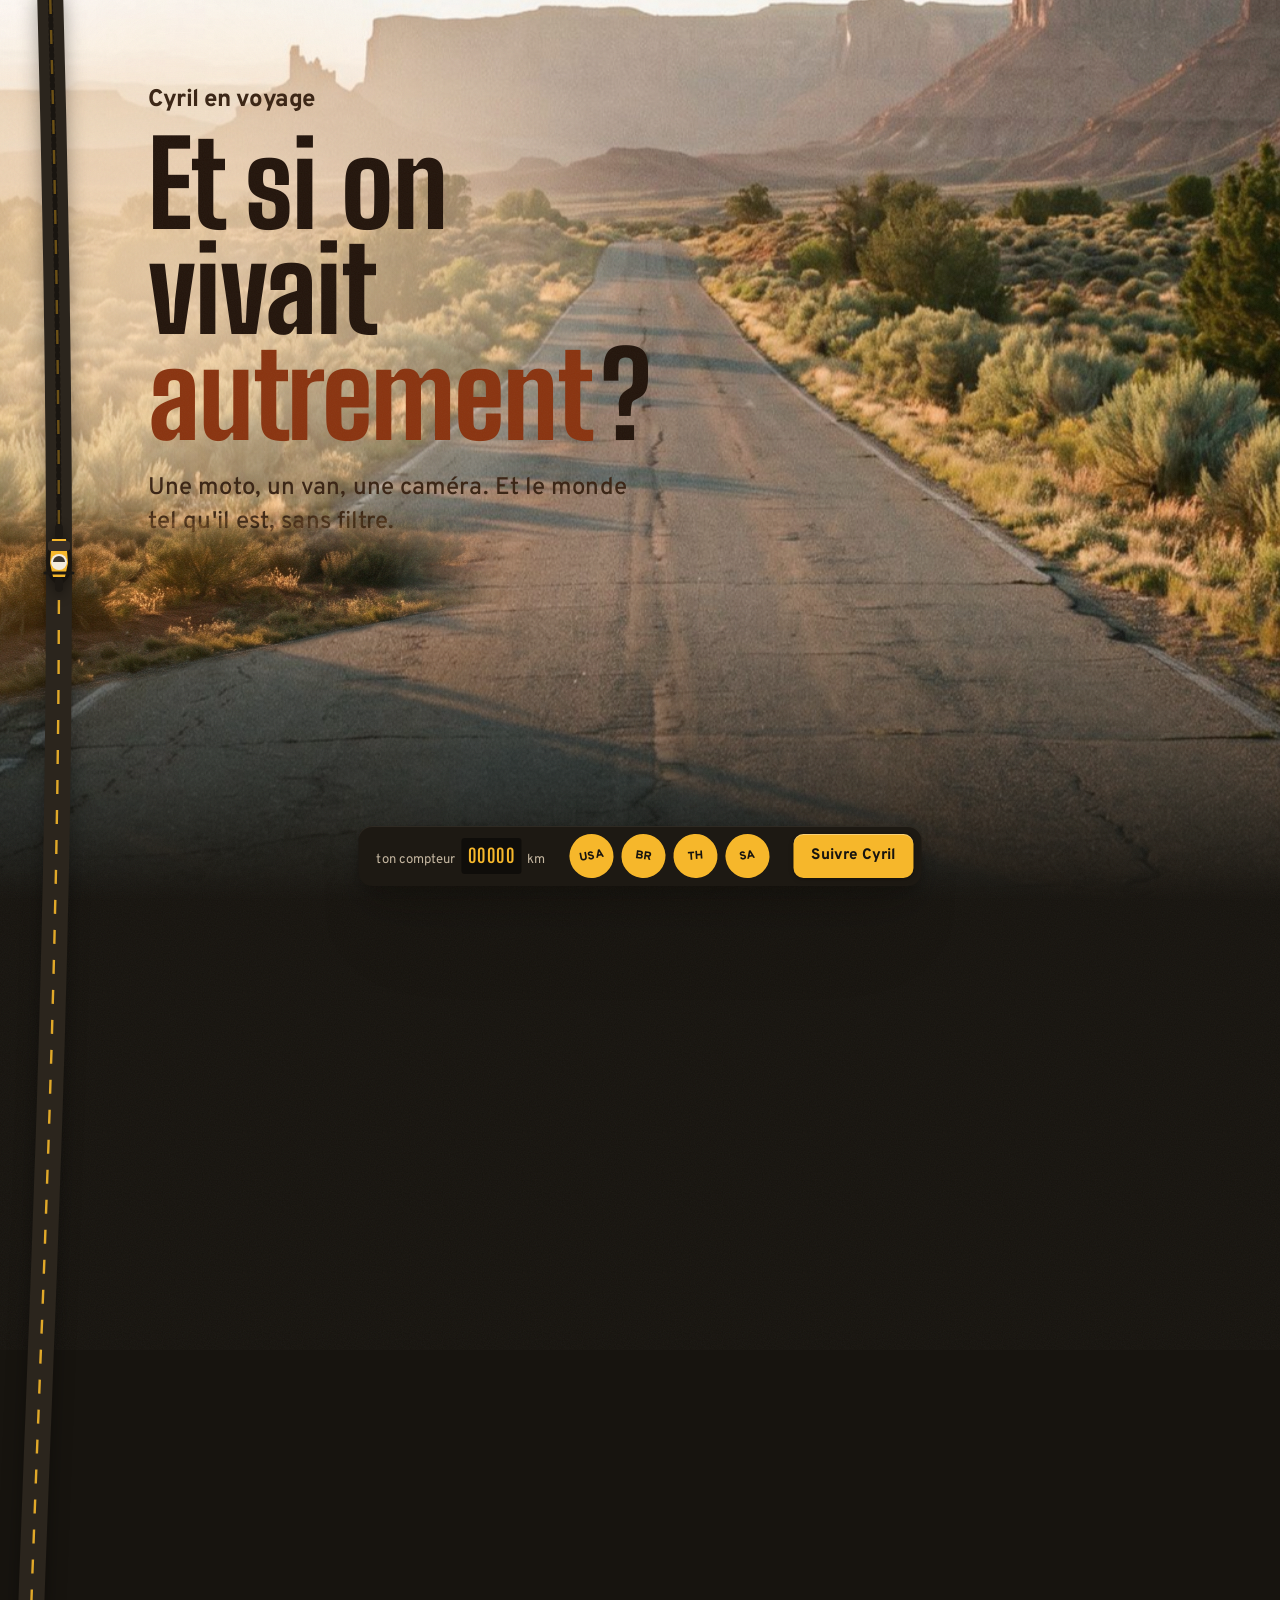
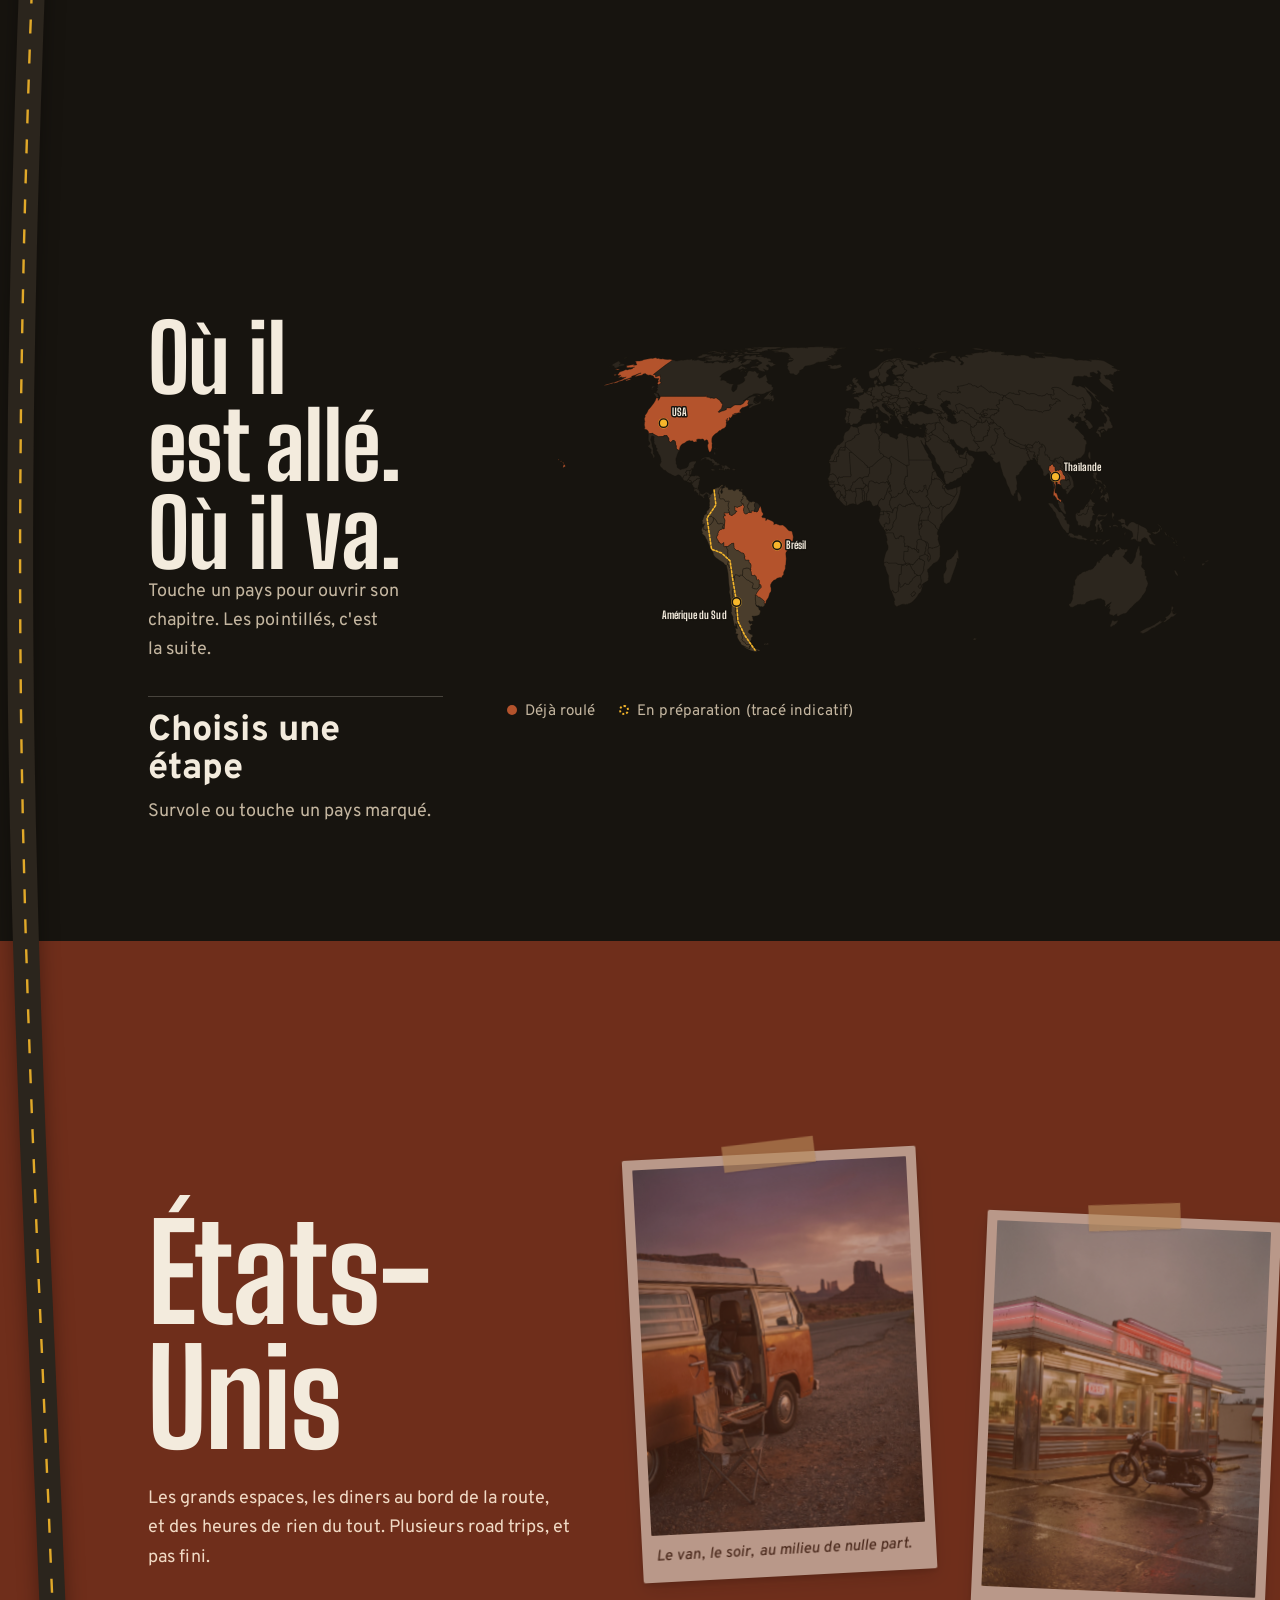
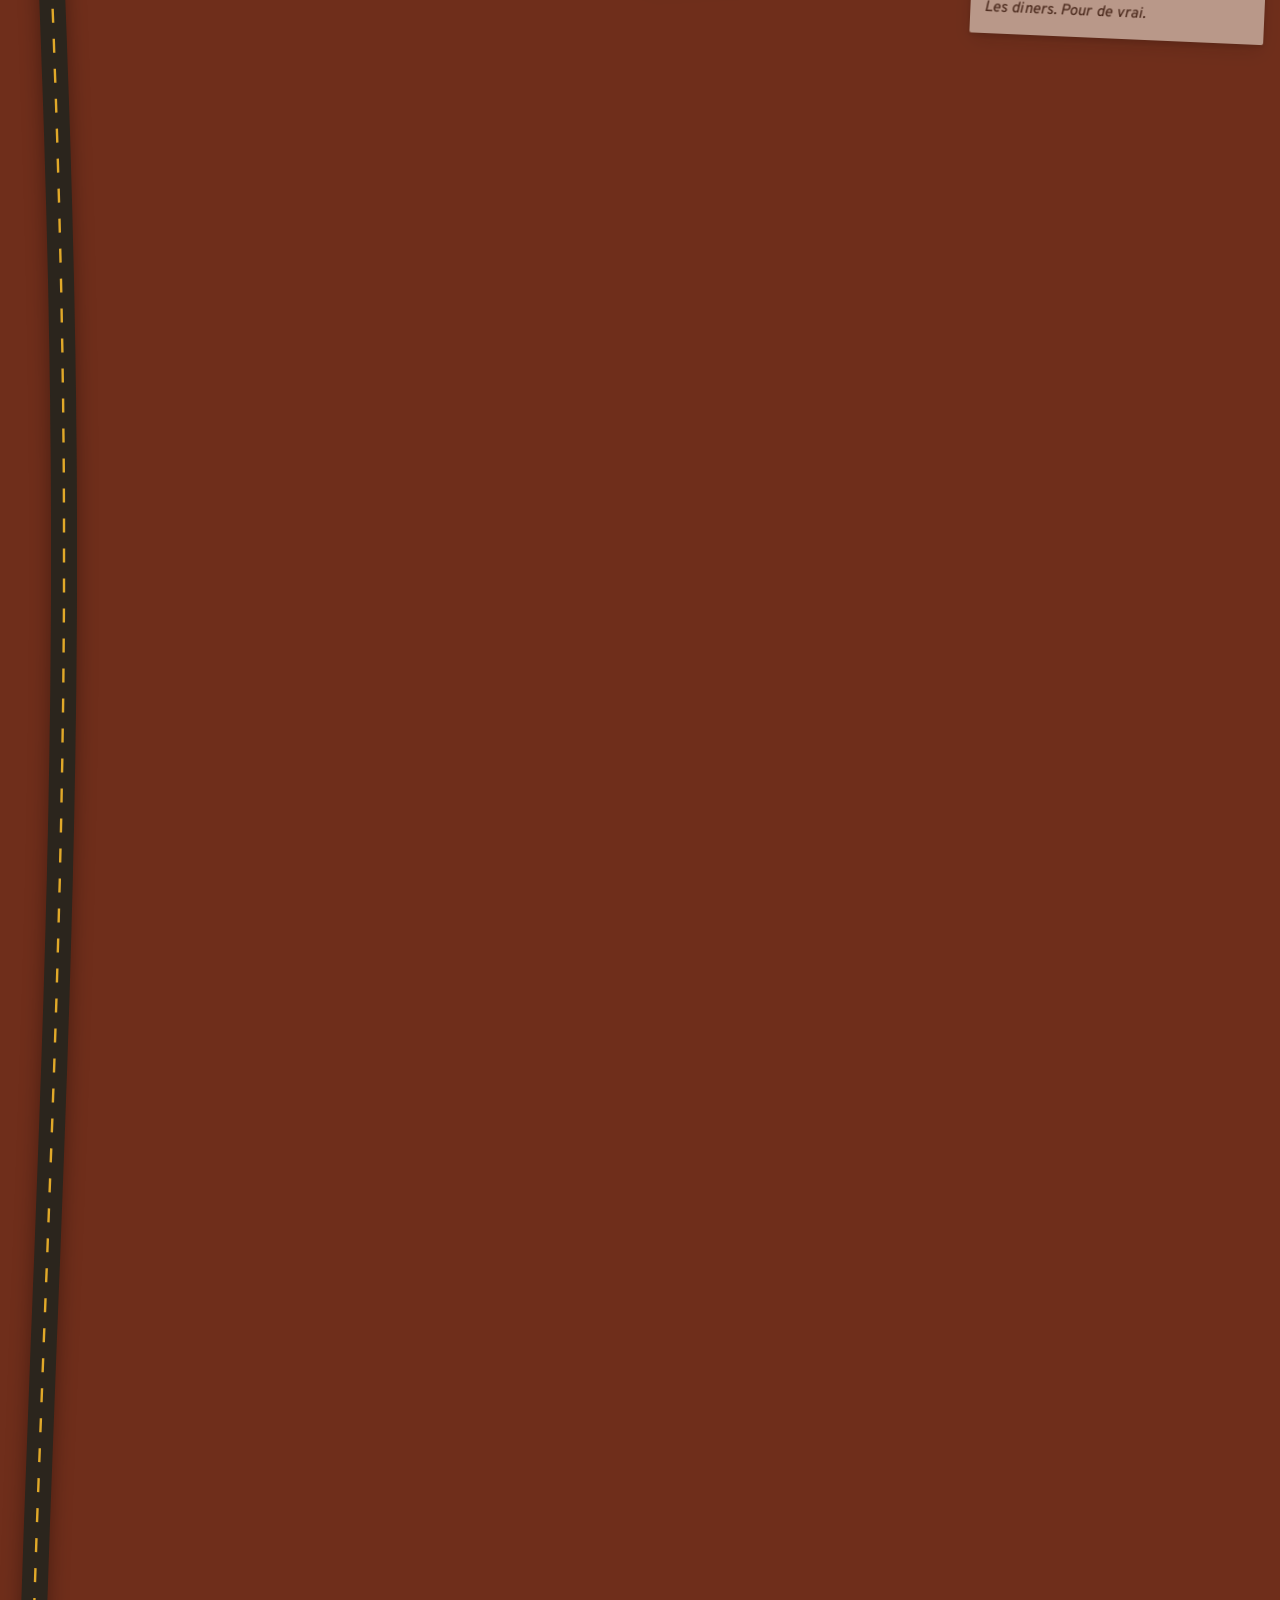
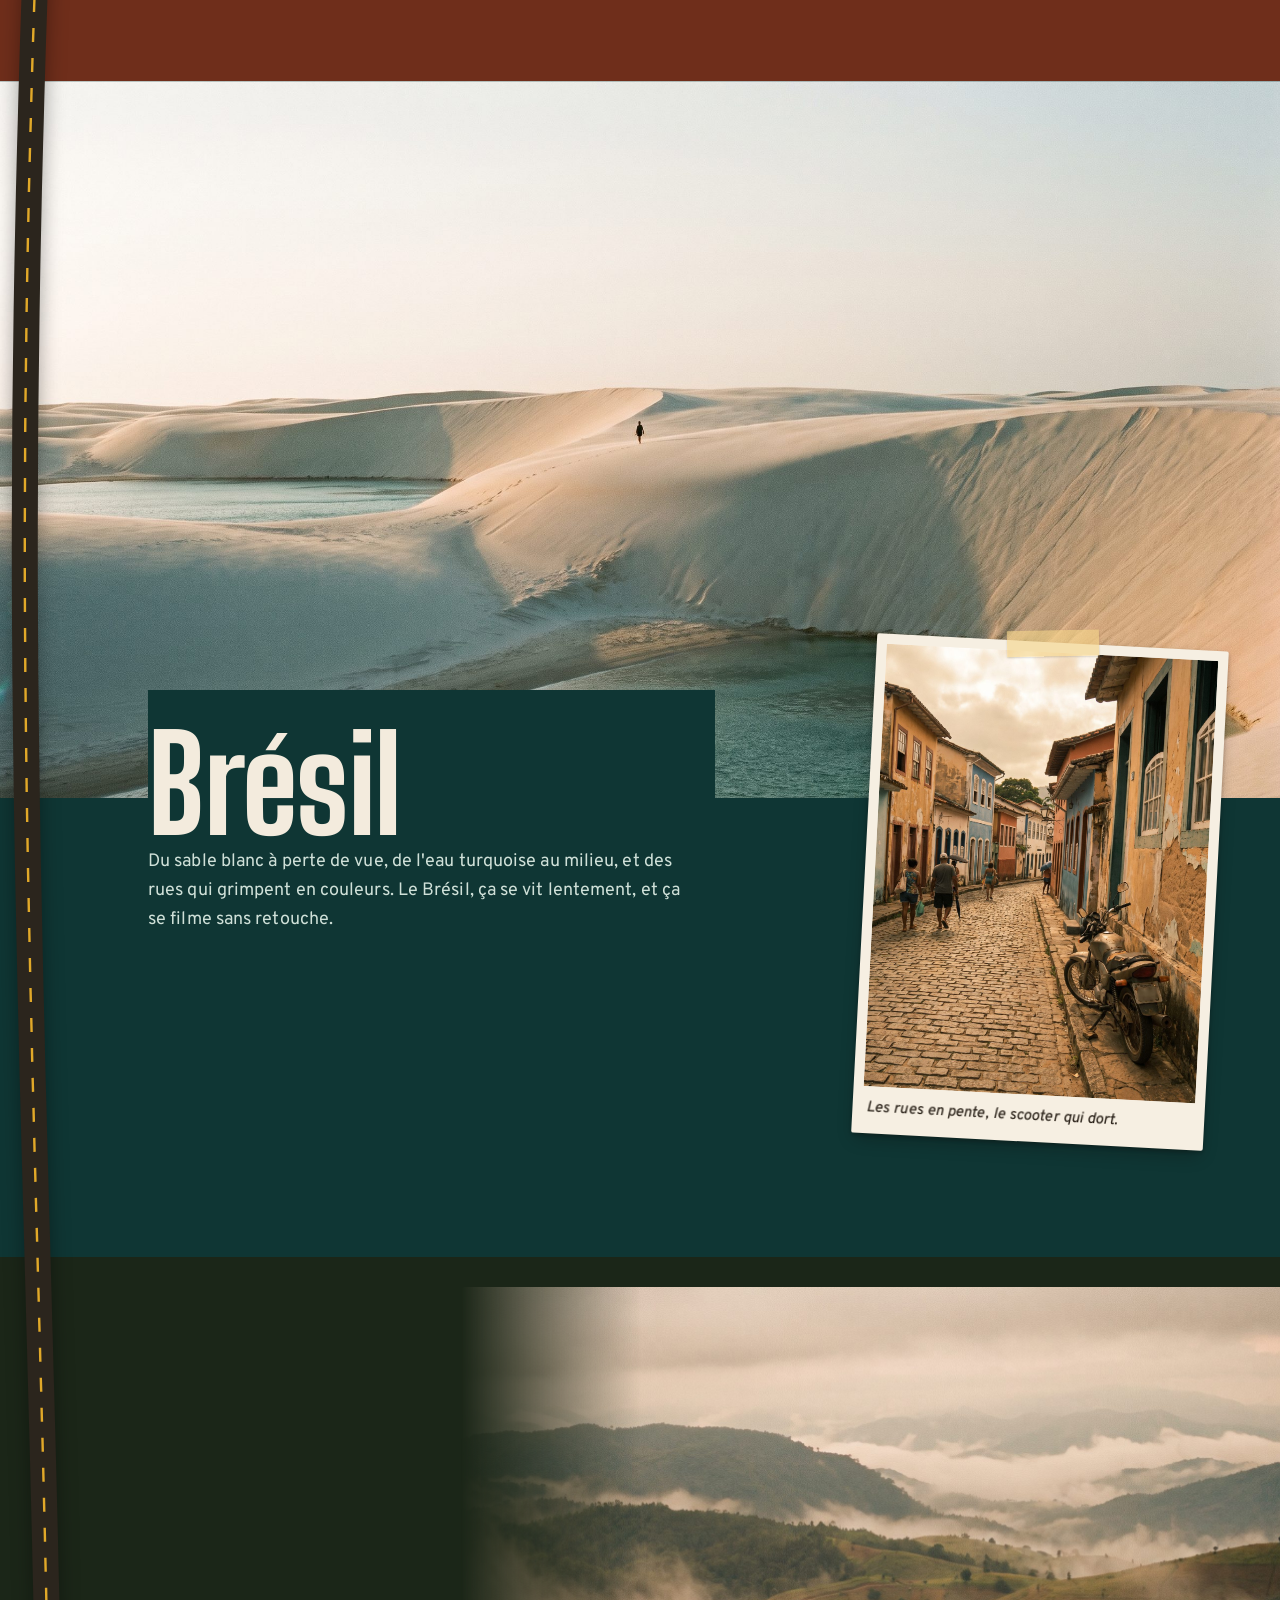
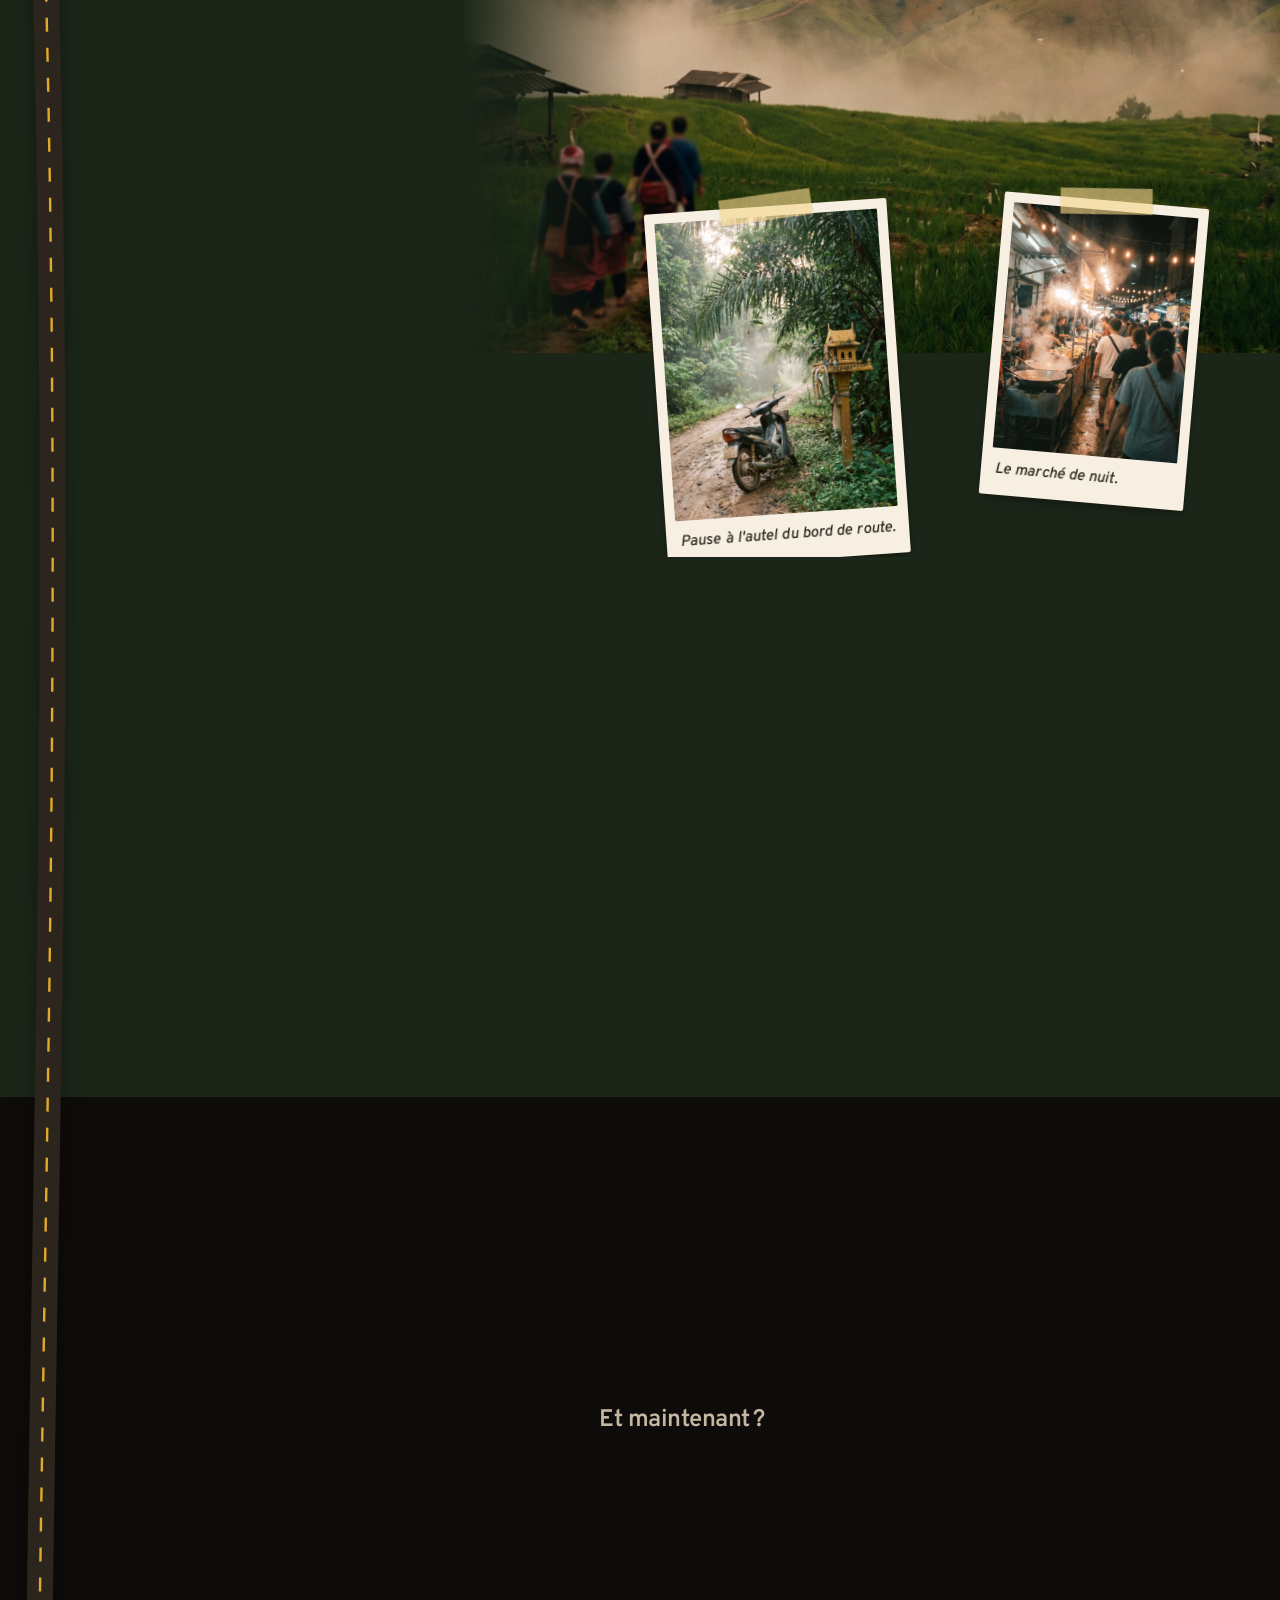
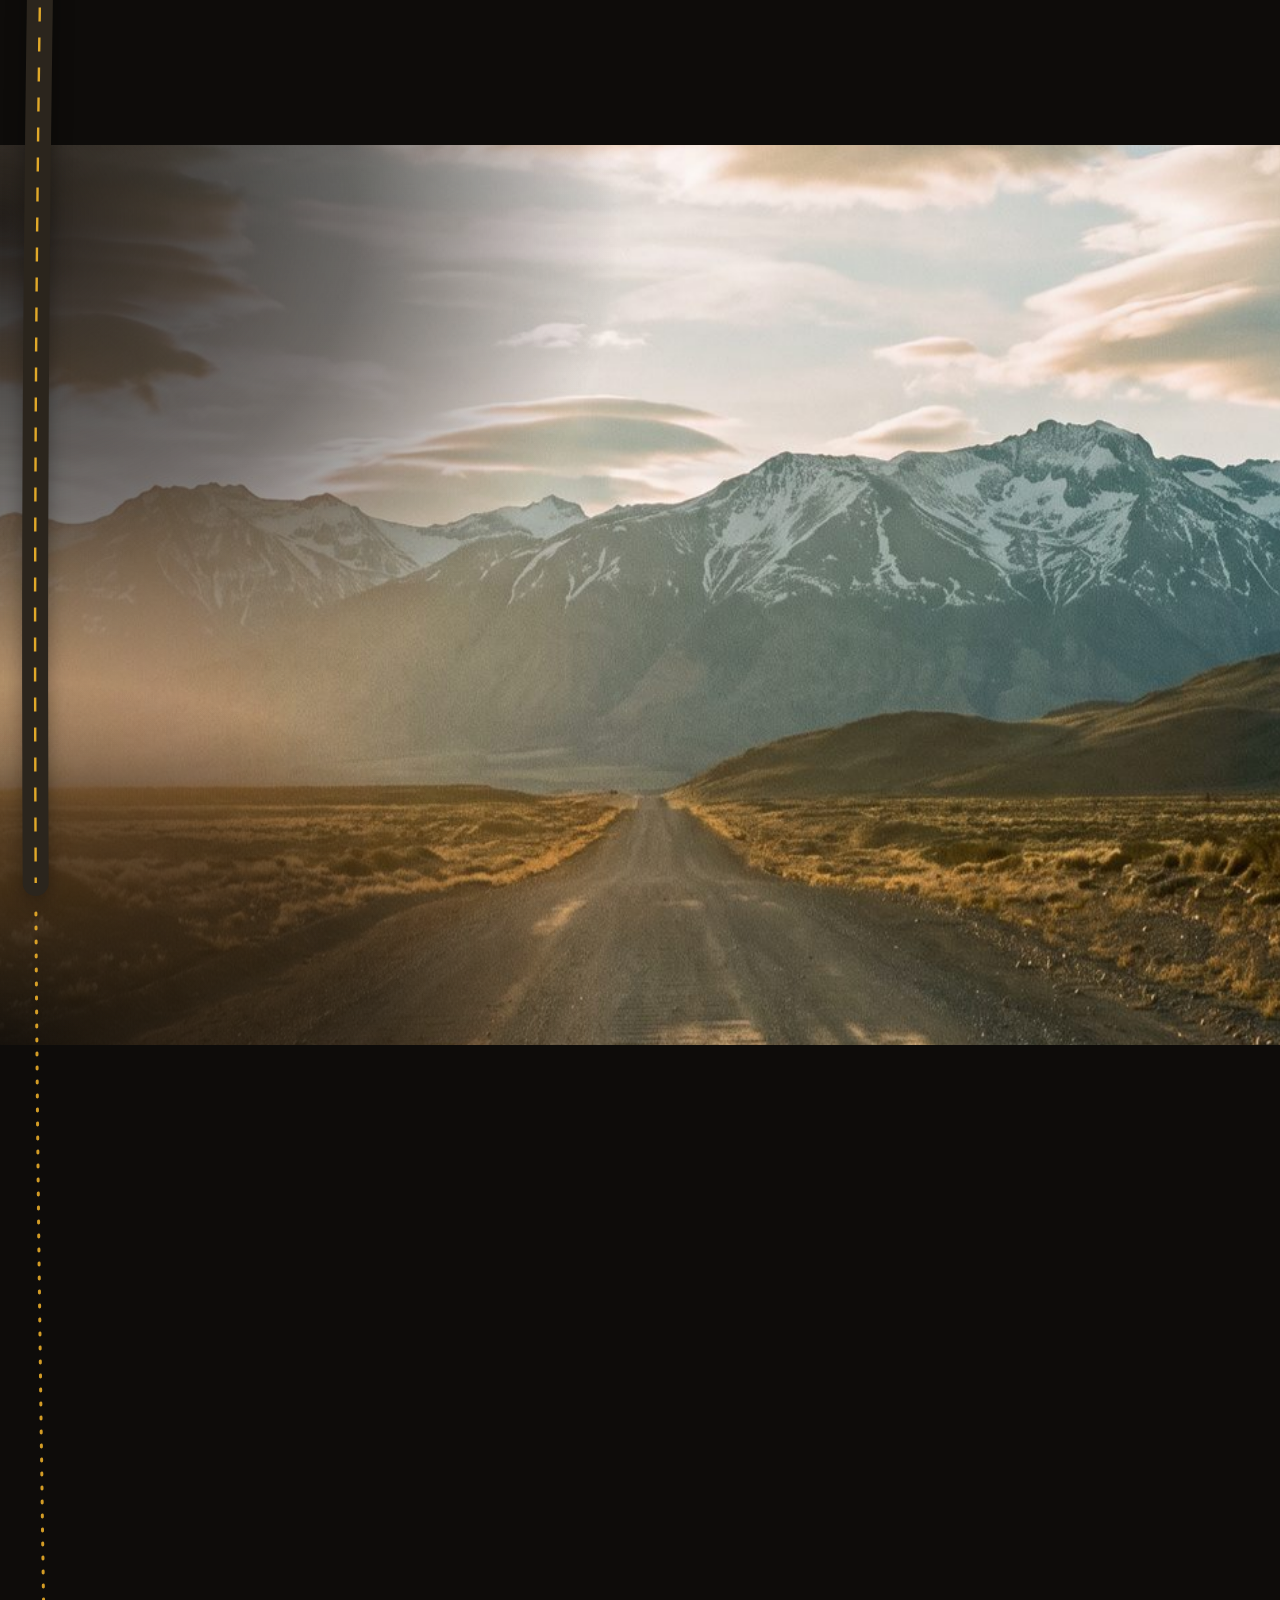
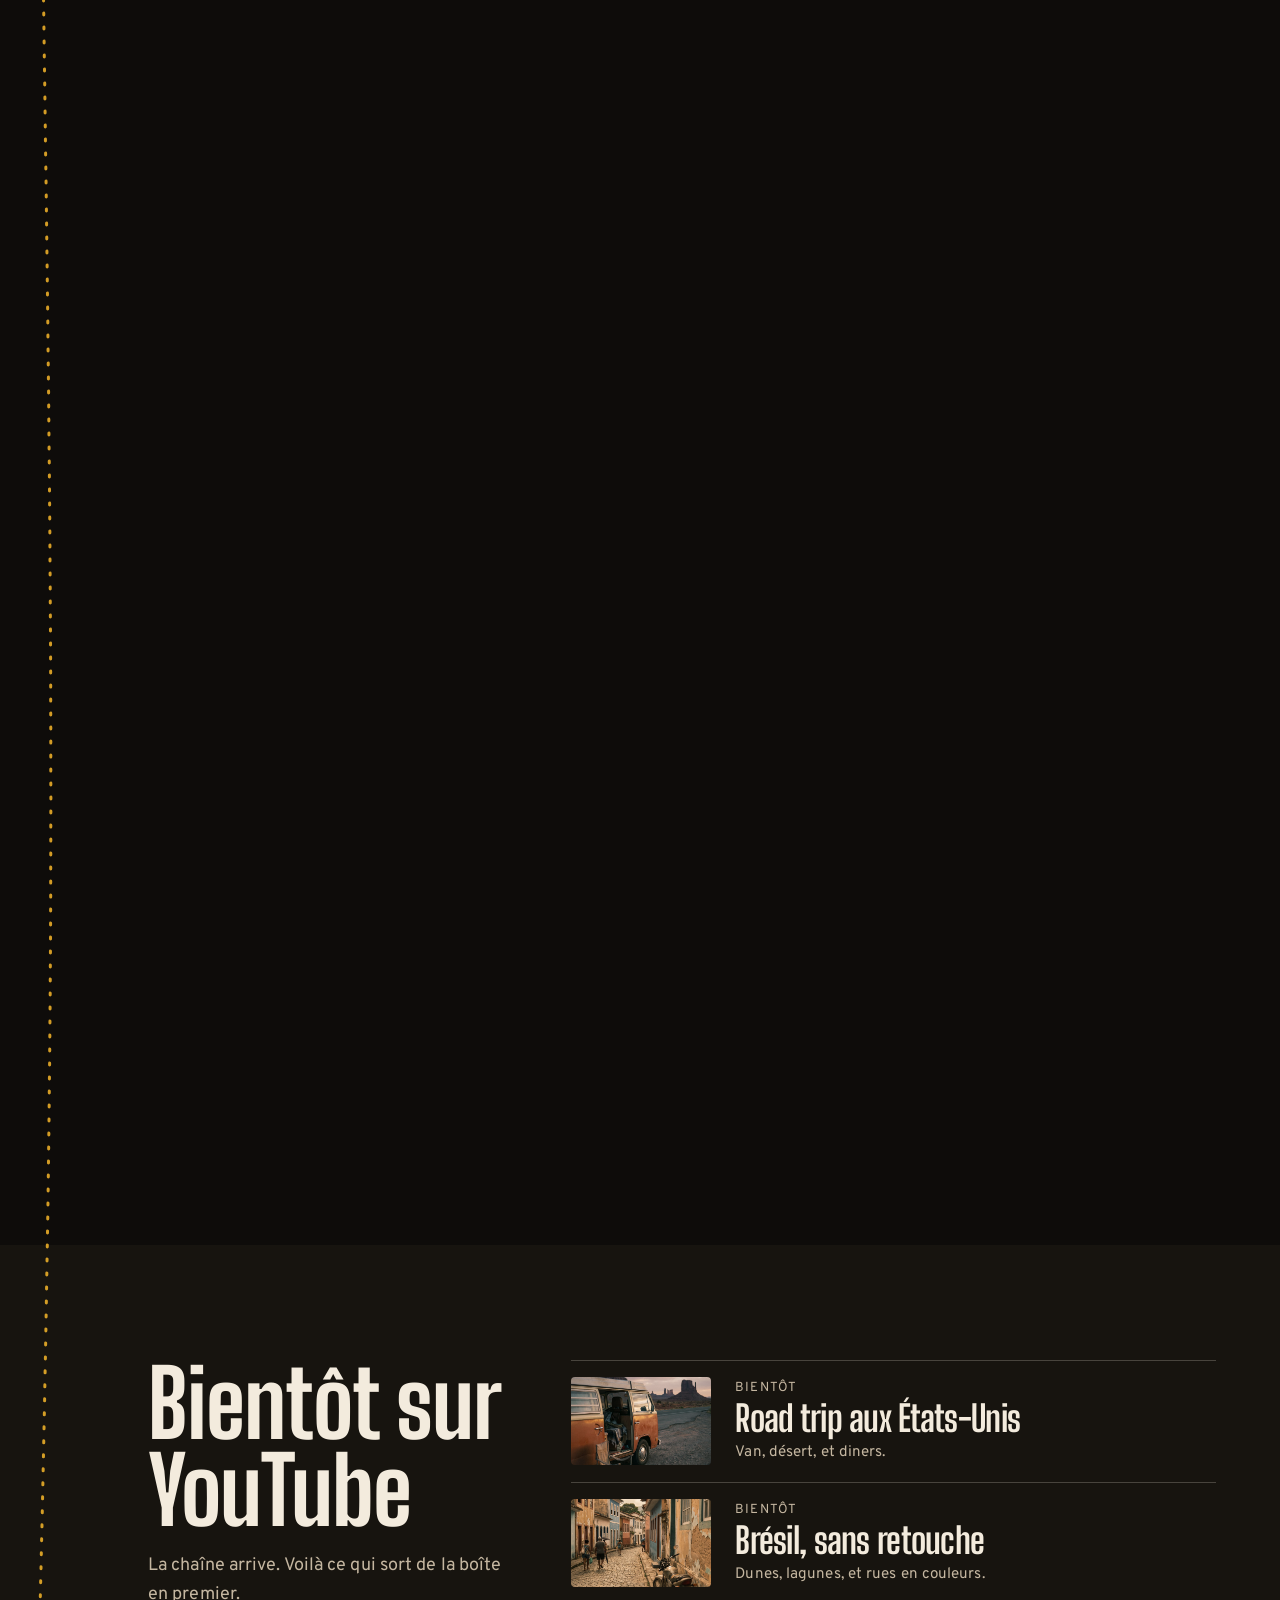
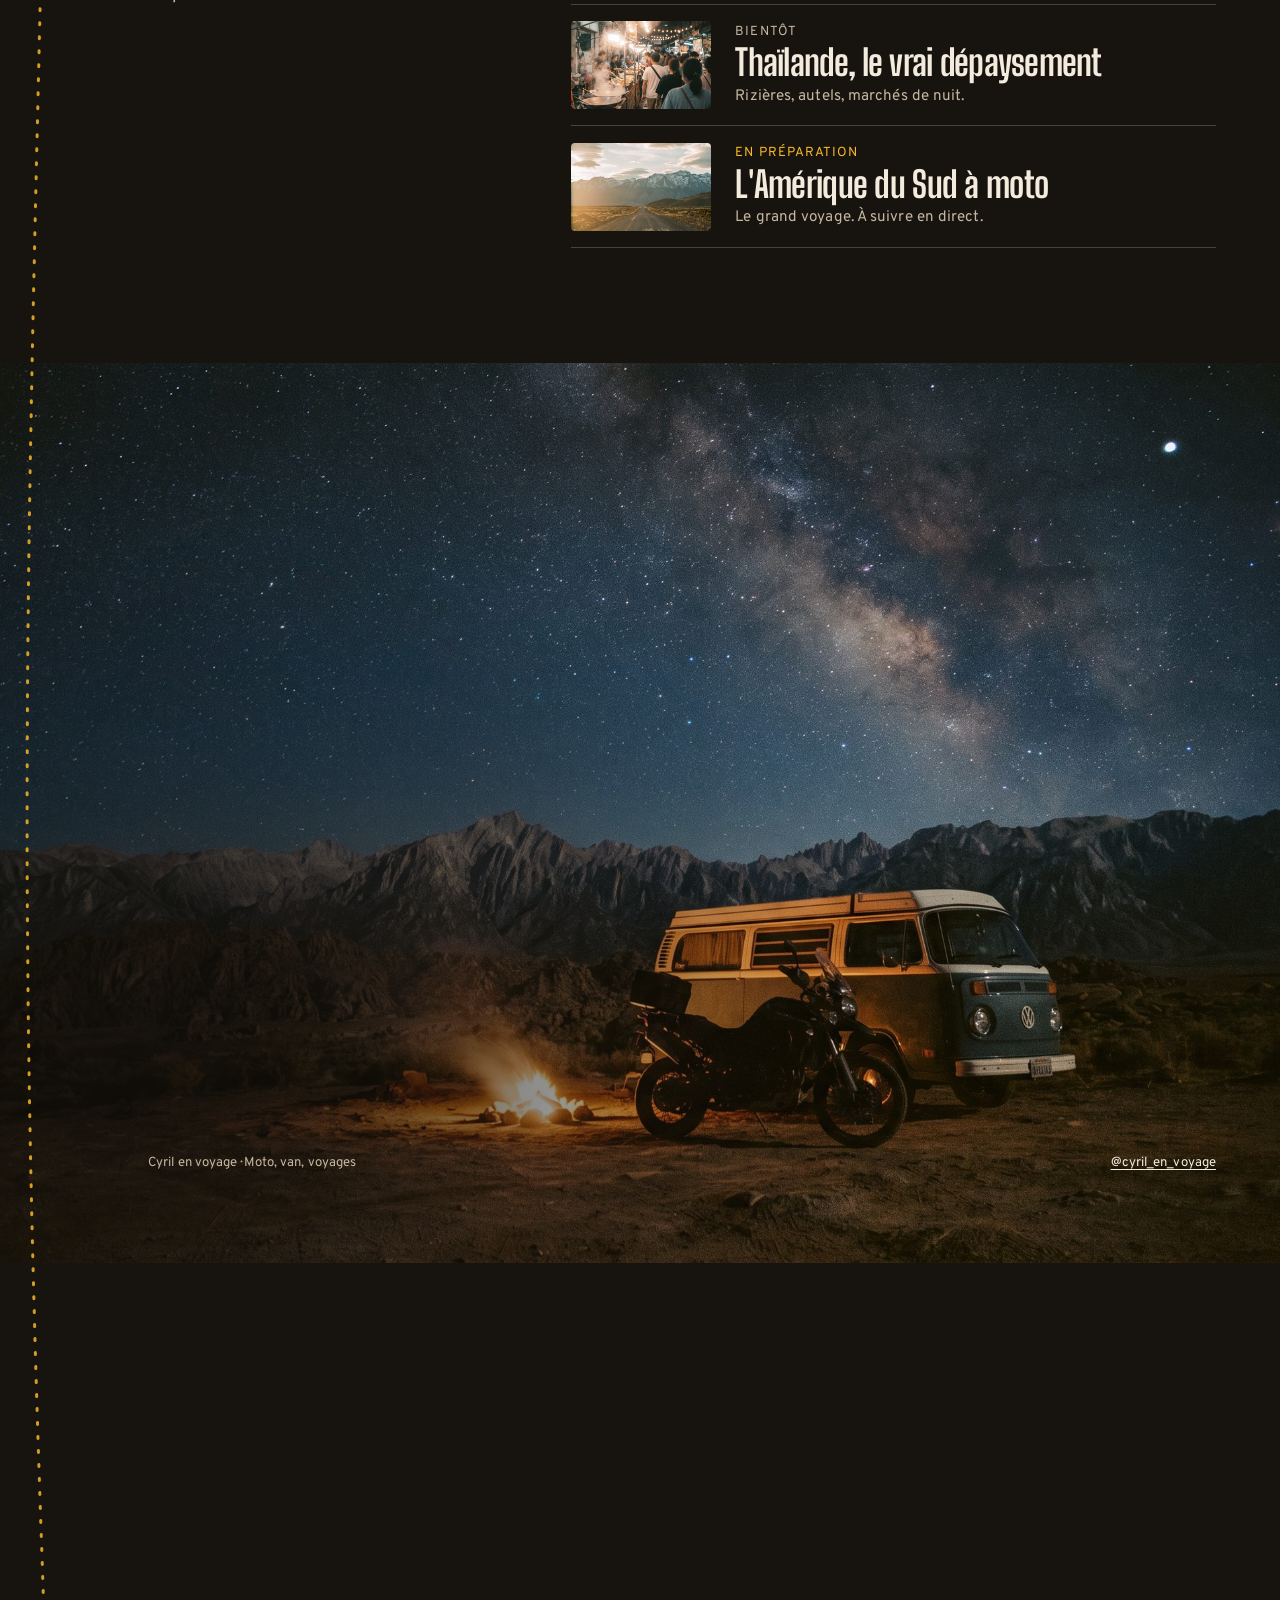
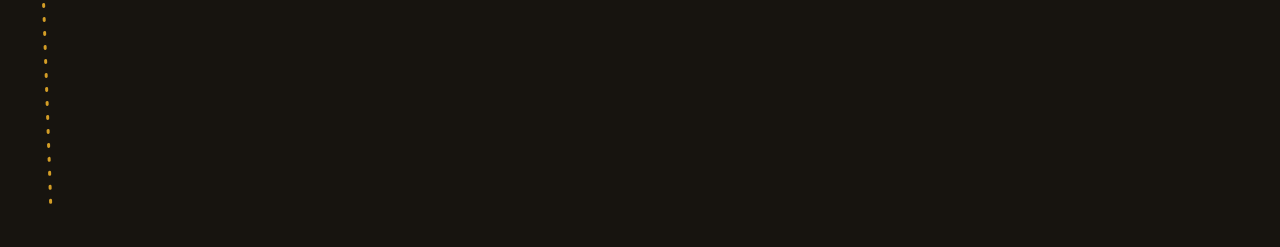
==== index.html @ b87be9be "Premier envoi de mon site" ====
<!doctype html>
<html lang="fr">
<head>
<meta charset="utf-8">
<meta name="viewport" content="width=device-width, initial-scale=1, viewport-fit=cover">
<title>Cyril en voyage · Et si on vivait autrement ?</title>
<meta name="description" content="Cyril, une moto, un van et une caméra. Des road trips aux États-Unis, au Brésil, en Thaïlande, et toute l'Amérique du Sud à moto en préparation.">
<meta name="theme-color" content="#17140f">
<link rel="icon" href="data:image/svg+xml,<svg xmlns='http://www.w3.org/2000/svg' viewBox='0 0 32 32'><rect width='32' height='32' rx='7' fill='%2317140f'/><path d='M16 4v24' stroke='%23f6b72b' stroke-width='3' stroke-dasharray='4 4'/></svg>">
<link rel="preconnect" href="https://fonts.googleapis.com">
<link rel="preconnect" href="https://fonts.gstatic.com" crossorigin>
<link href="https://fonts.googleapis.com/css2?family=Big+Shoulders+Display:wght@500..900&family=Overpass:ital,wght@0,400..800;1,400..600&display=swap" rel="stylesheet">
<link rel="stylesheet" href="scrollcraft.css">
<link rel="stylesheet" href="site.css">
</head>
<body>

<a class="skip" href="#carte">Aller à la carte des voyages</a>
<div class="sc-grain" aria-hidden="true"></div>

<!-- Signature: la route dans la marge, la moto qui la suit -->
<div class="route" id="route" aria-hidden="true">
  <svg class="route__svg" id="routeSvg" preserveAspectRatio="none">
    <defs><clipPath id="traceClip"><rect id="traceRect" x="0" y="0" width="200" height="0"/></clipPath></defs>
    <path class="route__asphalt" id="routeAsphalt"/>
    <path class="route__line" id="routeLine"/>
    <path class="route__trace" id="routeTrace" clip-path="url(#traceClip)"/>
    <path class="route__future" id="routeFuture"/>
  </svg>
</div>
<div class="moto" id="moto" aria-hidden="true">
  <svg viewBox="0 0 40 72" width="40" height="72">
    <ellipse cx="20" cy="40" rx="13" ry="22" fill="#0d0b08" opacity=".35"/>
    <rect x="16" y="2" width="8" height="15" rx="4" fill="#1c1813"/>
    <rect x="16" y="55" width="8" height="15" rx="4" fill="#1c1813"/>
    <path d="M13 17h14l2 24-3 14H14l-3-14z" fill="#f6b72b"/>
    <path d="M6 51h28" stroke="#1c1813" stroke-width="3.2" stroke-linecap="round"/>
    <rect x="9" y="19" width="22" height="10" rx="3" fill="#3a3027"/>
    <circle cx="20" cy="40" r="8" fill="#f3ebdd"/>
    <path d="M14 40a6 6 0 0 1 12 0" fill="#1c1813" opacity=".85"/>
  </svg>
</div>

<!-- Tableau de bord: la nav du carnet de route -->
<nav class="dash" aria-label="Étapes du voyage">
  <p class="dash__odo" title="Les kilomètres que tu as scrollés sur cette page">
    <span class="dash__odo-label">ton compteur</span>
    <span class="dash__odo-num" id="odo">00000</span><span class="dash__odo-unit">km</span>
  </p>
  <ol class="dash__stamps">
    <li><a class="stamp" href="#usa" data-stamp="usa"><span class="stamp__code">USA</span><span class="sr">États-Unis</span></a></li>
    <li><a class="stamp" href="#bresil" data-stamp="bresil"><span class="stamp__code">BR</span><span class="sr">Brésil</span></a></li>
    <li><a class="stamp" href="#thailande" data-stamp="thailande"><span class="stamp__code">TH</span><span class="sr">Thaïlande</span></a></li>
    <li><a class="stamp stamp--next" href="#amerique-du-sud" data-stamp="amerique-du-sud"><span class="stamp__code">SA</span><span class="sr">Amérique du Sud</span></a></li>
  </ol>
  <a class="dash__cta" href="https://www.instagram.com/cyril_en_voyage/" target="_blank" rel="noopener">Suivre Cyril</a>
</nav>

<main id="top">

  <!-- 1 · ENVIE + SYMPATHIE : scène en couches, deux temps -->
  <section class="hero" data-sc-act="pin" data-sc-span="2" aria-labelledby="hero-title">
    <div data-sc-stage class="hero__stage">
      <picture class="hero__plane hero__plate">
        <source media="(max-width: 760px)" srcset="assets/hero-plate-p.jpg">
        <img src="assets/hero-plate.jpg" width="2400" height="1340" alt="" fetchpriority="high">
      </picture>
      <div class="hero__sun" aria-hidden="true"></div>
      <div class="hero__wash" aria-hidden="true"></div>

      <div class="hero__copy" data-sc-cue="0 0.42 0"><div class="hero__copy-in">
        <p class="hero__kicker">Cyril en voyage</p>
        <h1 id="hero-title" class="hero__title">Et si on vivait <em>autrement</em>&#8239;?</h1>
        <p class="hero__sub">Une moto, un van, une caméra. Et le monde tel qu'il est, sans filtre.</p>
      </div></div>
      <div class="hero__plane hero__brush" aria-hidden="true">
        <img src="assets/hero-brush.png" width="2400" height="1340" alt="">
      </div>
      <div class="hero__dust" aria-hidden="true"></div>

      <div class="hero__beat" data-sc-cue="0.46 1 0.12 0.2"><div class="hero__beat-in">
        <p class="hero__line">Pas d'influenceur.</p>
        <p class="hero__line">Pas de filtre.</p>
        <p class="hero__line">Les galères aussi.</p>
        <p class="hero__line hero__line--last">Juste un mec, une caméra, et la route.</p>
      </div></div>
    </div>
  </section>

  <!-- 2 · CURIOSITÉ : la carte -->
  <section class="carte" id="carte" data-sc-act="flow" aria-labelledby="carte-title">
    <div class="carte__wrap">
      <header class="carte__head sc-stack" data-sc-in data-sc-stagger="60">
        <h2 id="carte-title" class="t-display t-display--lg">Où il est allé.<br>Où il va.</h2>
        <p class="t-body">Touche un pays pour ouvrir son chapitre. Les pointillés, c'est la suite.</p>
      </header>
      <figure class="carte__fig" data-sc-in>
        <svg class="carte__map" viewBox="0 0 1000 520" role="img" aria-labelledby="map-desc">
          <desc id="map-desc">Carte du monde. États-Unis, Brésil et Thaïlande sont marqués comme visités. L'Amérique du Sud est en préparation, avec un tracé indicatif à moto.</desc>
          <g class="carte__lands"><path class="land" d="M983.1,350.5L984.0,349.9L984.6,351.0L983.5,352.9L981.6,353.4L980.3,352.9L980.6,351.3L982.0,350.1ZM989.4,347.1L987.3,348.0L985.4,348.7L985.5,347.4L987.1,346.6L988.0,346.4L990,345.3L990,345.3L989.4,347.1ZM10,345.3L10,345.3L10,345.3L10.5,345.1L10.7,346.9L10.5,347.1L10.5,347.1L10,345.3Z"/><path class="land" d="M594.0,289.2L594.5,289.6L604.5,297.2L604.6,299.4L608.5,303.1L607.2,307.7L607.3,309.8L609.0,311.2L609.0,312.2L608.2,314.4L608.3,315.5L608.1,317.3L609.0,319.6L610.0,323.3L610.9,324.1L608.6,326.2L605.6,327.7L603.9,327.6L602.9,328.7L601.0,328.8L600.2,329.3L597.0,328.3L594.9,328.6L594.3,323.5L593.5,321.8L593,320.8L590.3,320.1L588.7,319.0L587.0,318.3L585.9,317.7L584.8,316.8L583.4,312.1L581.9,310.0L581.4,307.8L581.7,305.9L581.2,302.5L582.4,302.3L583.4,300.9L584.5,299.0L585.2,298.2L585.2,297.0L584.6,296.1L584.4,294.7L585.2,294.2L585.4,292.0L584.3,289.9L585.3,289.4L588.3,289.5Z"/><path class="land" d="M477.2,184.4L477.2,184.7L477.2,185.3L477.0,190.7L468.4,190.5L468.1,199.6L465.6,199.9L464.9,201.7L465.3,206.9L454.8,206.9L454.1,208.1L454.3,206.6L454.4,206.6L460.4,206.3L460.8,205.0L461.9,203.4L463.0,198.4L466.8,194.6L468.2,190.1L469.0,189.9L470.0,187.1L472.2,186.8L473.2,187.2L474.3,187.2L475.2,186.4L476.8,186.3L476.8,184.4Z"/><path class="land" d="M216.6,114.9L216.3,114.9L214.1,112.0L213.5,110.7L210.3,109.5L211.2,107.0L213.0,105.3L211.2,104.1L212.9,101.8L212.0,99.8L213.3,98.4L215.8,97.1L217.4,95.4L215.4,93.7L216.2,90.7L216.9,88.9L216.2,87.7L215.9,86.7L216.2,85.4L213.2,86.2L209.6,87.6L209.6,86.0L209.4,84.9L208.1,84.2L206.2,84.1L223.0,71.0L233.7,63.4L236.6,63.9L238.2,64.8L239.9,65.0L242.8,64.2L245.9,63.6L248.4,63.8L252.4,63.0L256.1,62.5L256.3,63.3L258.3,62.9L260.0,62.0L261.0,62.2L261.9,63.9L266.1,62.6L264.5,64.0L267.2,63.7L268.6,63.2L270.8,63.3L272.7,64.1L276.2,64.8L278.4,65.1L280.5,65.0L281.8,66.0L278.0,67.0L281.0,67.4L286.4,67.2L288.5,66.8L289.2,68.1L292.4,67.0L291.4,66.2L293.4,65.5L295.8,65.4L297.6,65.2L298.6,65.7L299.3,66.8L301.7,66.6L304.1,67.5L307.4,67.2L310.2,67.2L311.2,66.0L313.3,65.6L315.6,66.3L313.7,68.2L316.5,66.6L318.0,66.7L320.8,64.7L319.9,63.5L318.5,62.7L320.8,60.7L324.3,59.4L326.4,59.7L327.5,60.5L328.0,62.5L325.4,63.5L328.6,63.8L326.7,65.8L330.7,64.3L331.8,65.6L329.9,67.0L330.5,68.4L333.8,66.9L336.8,65.2L338.8,63.1L341.3,63.3L343.8,63.5L345.6,64.5L344.9,65.5L342.6,66.5L343.0,67.6L342,68.6L336.9,70.1L334.0,70.4L332.5,69.8L331.0,70.8L327.6,72.7L326.2,73.6L322.6,75.1L319.6,75.3L317.2,76.3L315.9,77.8L313.3,78.0L309.2,80.0L304.8,82.7L302.4,84.6L300.0,87.5L302.8,87.9L302.0,90.3L301.5,92.3L304.9,91.8L308.1,92.9L309.6,93.9L310.3,95.2L312.5,95.9L314.1,97.1L317.6,97.2L319.9,97.5L318.1,99.8L317.2,102.6L317.0,105.8L318.9,108.5L321.1,107.5L323.9,104.6L325.2,100.2L324.4,98.8L328.7,97.5L332.3,95.6L334.5,93.8L335.4,92.0L335.3,89.8L333.9,87.9L338.1,85.2L338.6,83.0L340.5,79.3L342.3,78.7L345.4,79.4L347.3,79.6L349.4,79.0L350.8,79.8L352.4,81.1L352.5,82.1L356.1,82.3L354.8,84.3L353.6,87.5L355.4,87.9L356.1,89.4L359.9,88.0L363.4,85.2L365.4,84.0L365.9,86.3L367.0,89.5L367.8,92.6L366.2,94.3L368.3,95.8L369.6,97.3L372.8,98.0L373.9,98.9L373.8,101.2L375.4,101.6L375.8,102.6L374.8,105.8L372.7,106.9L370.8,107.8L366.6,108.9L362.8,111.2L358.8,111.7L354.2,111.1L350.7,111.1L348.3,111.3L345.5,113.4L342.0,114.7L337.0,118.6L333.1,121.4L335.3,120.9L340.7,117.0L346.6,114.5L350.2,114.2L351.6,115.6L348.6,117.6L348.1,120.9L348.0,123.2L350.6,124.7L354.6,124.2L358.2,120.8L357.6,123.0L358.7,124.1L355.1,126.1L349.2,128.0L346.4,129.2L342.9,131.5L341.2,131.2L342.0,128.6L347.1,126.1L343.3,126.2L340.5,126.5L339.6,124.8L341.2,120.6L340.5,119.8L338.7,120.3L338.3,119.5L335.6,121.8L333.9,124.1L332.5,125.5L331.3,126.0L330.5,126.2L330,126.9L325.6,126.9L321.9,126.9L320.6,127.5L317.2,129.7L316.8,130.0L315.5,131.2L313.3,131.2L311.0,131.2L309.7,131.7L309.8,132.3L309.6,133.3L309.4,133.6L305.6,135.2L302.9,135.7L299.4,137.4L298.8,137.4L298.2,136.9L298.1,136.4L298.3,136.1L299.3,135.0L301.2,133.2L302.7,131.4L303.4,128.7L304.2,125.9L302.4,124.4L302.9,123.9L302.8,123.5L302.1,123.5L301.9,123.0L302.1,122.3L301.5,122.6L300.9,122.5L301.2,122.2L300.8,121.9L301.0,121.2L299.6,120.2L298.2,119.2L296.6,118.0L295.0,116.9L292.4,117.8L291.7,117.8L289.2,117.0L287.1,117.4L285.4,116.5L283.3,116.0L281.8,115.9L281.4,115.4L281.9,113.7L281.1,113.7L280.4,114.9L275.7,114.9L267.8,114.9L259.9,114.9L253.0,114.9L246.1,114.9L239.3,114.9L232.3,114.9L230.0,114.9L223.1,114.9ZM328.7,78.9L331.0,77.9L333.8,77.9L333.4,78.3L330.1,79.6L328.7,79.6ZM354.1,57.9L352.9,57.0L353.5,56.4L354.5,56.3L358.4,56.5L360.8,57.4L360.6,57.9L358.7,57.8L356.7,57.8L354.5,58.0ZM335.6,79.8L336.9,79.1L337.7,79.2L337.9,79.6L336.2,80.9L335.4,80.7L335.4,80.0ZM332.5,54.4L330.9,55.0L328.4,54.9L326.7,54.5L328.4,53.8L331.3,53.4L332.3,54.0ZM336.0,50.9L335.2,50.9L332.0,50.8L331.9,50.5L335.4,50.5L336.4,50.7ZM332.7,49.4L334.3,49.8L333.3,50.2L330.4,50.5L329.3,50.2L329.1,49.7L329.6,49.2L331.8,49.3ZM341.3,55.3L338.6,55.1L334.4,54.6L334.6,53.8L335.2,53.1L334.1,52.5L330.6,52.3L329.1,51.9L330.4,51.4L333.9,51.4L335.4,51.9L338.8,51.9L339.9,52.3L338.9,52.8L340.6,53.2L341.4,53.5L343.7,53.6L346.2,53.7L349.3,53.4L353.0,53.2L355.8,53.3L357.2,53.9L357.1,54.5L355.6,54.9L352.6,55.2L350.5,55.1L345.1,55.3ZM306.6,50.1L308.8,50.3L307.7,50.7L304.0,51.0L302.0,50.6L303.9,50.2ZM308.2,49.3L310.1,49.6L307.7,49.8L304.8,49.8L305.1,49.6L307.3,49.3ZM374.1,108.1L372.2,110.0L369.8,112.5L371.6,111.5L372.9,112.1L371.8,113.2L373.5,114.0L374.8,113.2L376.8,114.1L375.4,116.3L377.2,115.8L377.0,117.4L377.1,119.2L375.3,121.9L374.2,122.0L372.8,121.4L374.1,119.0L373.6,118.6L370.0,121.2L368.7,121.1L370.8,119.7L368.8,118.9L366.2,119.1L361.7,119.0L361.7,118.1L363.5,117.1L362.8,116.3L365.4,114.5L369.5,109.9L371.5,108.2L373.8,107.2L374.8,107.4ZM333.6,72.9L335.2,73.7L336.9,74.3L336.3,75.4L337.9,75.2L338.8,76.0L336.5,76.7L333.7,76.2L333.4,75.1L330.5,76.4L326.7,77.5L327.0,76.2L324.1,76.4L326.8,75.3L328.4,73.5L330.8,71.5L332.1,71.7L331.6,72.7L332.9,72.3ZM355.3,58.7L357.6,58.0L360.9,58.8L362.8,59.7L362.4,60.4L366.2,60.0L367.2,61.2L371.2,61.9L372.3,62.7L372.8,64.4L368.6,65.4L372.3,66.7L375.0,67.1L376.6,69.0L379.6,69.1L378.0,70.6L373.1,73.1L371.2,72.2L369.4,70.1L366.7,70.4L365.7,71.6L366.9,72.9L369.0,73.9L369.4,74.5L369.4,76.8L367.7,78.4L365.5,77.8L361.6,75.9L363.2,77.9L364.5,79.4L364.3,80.2L359.4,79.2L355.8,77.9L354.1,76.7L355.2,76.1L353.0,74.9L350.9,73.8L350.5,74.5L344.4,74.9L343.3,74.1L345.8,72.5L349.6,72.4L353.8,72.1L353.7,71.4L355.2,70.3L359.2,68.3L359.3,67.3L359.1,66.6L356.9,65.7L353.5,65.0L355.1,64.5L354.1,63.3L352.5,63.2L351.6,62.6L350.1,63.1L346.5,63.4L340.0,62.9L336.5,62.4L333.7,62.1L332.8,61.5L335.5,60.6L332.9,60.6L334.1,58.9L337.0,57.3L339.5,56.7L344.6,56.3L342.3,57.3L342.7,58.3L345.7,57.0L350.9,56.3L352.5,58.0L351.2,59.2ZM329.5,55.7L333.2,55.8L336.2,56.2L332.0,57.6L329.5,57.9L326.2,59.2L324.2,59.2L324.6,57.7L325.5,56.8L327.2,56.2ZM282.5,52.8L287.0,51.7L291.8,50.9L294.5,50.9L297.1,50.7L295.5,51.7L293.5,52.2L291.8,52.3L287.6,52.9L284.5,53.1ZM206.5,100.5L208.9,100.3L205.3,103.4L205.2,105.7L204.3,105.7L204.1,104.4L204.5,103.1L204.1,102.2L204.9,101.0L205.8,100.1ZM318.4,48.7L321.6,48.9L325.7,49.3L326.3,49.9L326.4,50.4L323.7,50.3L321.3,49.9L317.5,49.8L319.7,49.5L317.9,49.2ZM213.9,116.3L212.5,116.7L209.7,115.4L209.8,114.4L208.6,113.3L208.8,112.5L206.9,112.0L207.3,110.4L208.1,109.7L209.9,110.3L211.0,110.8L212.9,111.1L212.8,112.1L212.9,113.5L214.2,114.7ZM281.4,55.2L283.5,55.6L288.0,55.6L289.1,56.1L290.2,56.8L287.4,57.2L281.3,58.4L277.5,59.6L276.5,60.3L270.4,61.2L270.5,60.4L267.5,59.5L269.3,58.8L272.3,57.5L275.4,56.5L275.0,55.5ZM308.7,53.2L310.5,52.9L312.3,53.0L311.8,53.7L309.8,54.4L303.5,54.6L298.1,55.3L295.3,55.3L295.7,54.8L300.3,54.2L292.0,54.3L289.9,54.1L294.2,52.7L296.4,52.3L300.8,52.7L302.8,53.6L305.8,53.7L305.0,52.3L307.2,51.8L308.8,52.0L308.6,52.7ZM305.7,57.4L307.0,58.1L306.2,59.8L305.3,61.0L307.5,62.0L309.9,62.8L308.8,63.7L305.5,63.8L306.0,64.6L304.5,65.3L301.4,65.0L298.7,64.5L296.4,64.6L292.1,65.2L286.9,65.5L283.3,65.7L283.3,64.8L281.4,64.3L279.4,64.5L279.0,63.0L280.5,62.8L283.8,62.4L286.3,62.5L289.1,62.2L286.0,61.8L281.9,61.9L279.2,61.9L279.1,61.2L284.4,60.5L281.5,60.5L278.8,60.0L282.1,58.7L284.2,58.1L290.4,57.0L291.9,57.4L290.0,58.1L294.7,57.6L296.2,58.5L299.3,57.6L300.3,58.2L299.8,59.9L301.6,59.1L302.4,57.4L304.2,57.2ZM316.1,58.1L315.4,57.0L318.4,56.2L320.2,56.5L323.6,56.3L323.6,56.8L321.0,57.6L323.0,58.3L321.0,59.9L317.2,60.5L315.6,60.4L315.1,59.7L312.0,58.4L312.6,57.8ZM306.6,56.6L309.1,56.5L310.1,56.9L307.2,58.0L305.7,56.8ZM326.6,51.9L327.2,52.6L326.4,53.3L324.4,54.4L321.3,54.6L319.6,54.3L320.7,53.5L317.6,53.6L318.8,52.5L320.7,52.5L323.9,52.0L326.3,52.1ZM336.3,47.4L337.8,47.1L339.7,47.0L339.2,46.8L343.2,46.7L344.8,47.3L347.4,47.5L350.0,47.7L350.6,48.4L352.3,48.7L349.6,49.0L345.4,49.9L342.2,50.0L338.8,49.9L337.5,49.4L338.0,49.0L339.7,48.7L336.6,48.7L335.1,48.3L334.6,47.8ZM345.2,46.2L347.9,46.0L349.9,46.0L353.4,45.8L356.2,45.5L358.2,45.6L359.8,45.8L361.5,45.4L363.9,45.3L367.0,45.2L372.1,45.2L372.9,45.2L377.9,45.1L381.5,45.2L385.1,45.2L389.5,45.3L393.0,45.4L395.9,45.6L395.7,45.8L391.3,46.1L387.1,46.3L385.4,46.5L389.1,46.5L384.6,47.1L381.6,47.4L377.9,48.2L374.2,48.4L372.9,48.6L367.6,48.7L369.8,48.9L368.5,49.1L369.4,49.6L367.3,50.1L364.3,50.4L363.0,50.9L360.2,51.3L360.2,51.6L363.2,51.5L363.0,51.9L357.5,52.7L353.2,52.3L347.8,52.5L345.4,52.4L342.1,52.3L342.6,51.6L346.1,51.3L346.2,50.4L347.4,50.3L351.5,50.9L350.0,50.1L347.4,49.8L349.3,49.4L352.6,49.1L353.5,48.7L351.6,48.3L351.4,47.7L356.0,47.8L357.3,47.9L360.3,47.5L356.6,47.4L350.6,47.5L347.9,47.1L346.9,46.7L345.3,46.5ZM354.4,67.9L352.7,68.5L350.5,68.6L350.8,67.6L352.5,66.5L354.5,66.2L355.5,66.8L354.9,67.6ZM317.8,63.9L318.2,64.6L316.3,65.3L314.3,64.7L312.6,64.9L310.9,64.0L313.2,63.4L315.3,62.6L316.8,63.2L317.6,63.5ZM352.2,112.3L353.1,112.1L355.8,112.8L357.6,114.0L357.5,114.6L356.4,114.6L353.7,113.7ZM350.0,120.7L350.3,122.2L351.9,122.6L354.1,122.5L352.5,123.8L351.5,124.0L349.0,122.7L348.8,121.7Z"/><path class="land land--visited" d="M216.6,114.9L223.1,114.9L230.0,114.9L232.3,114.9L239.3,114.9L246.1,114.9L253.0,114.9L259.9,114.9L267.8,114.9L275.7,114.9L280.4,114.9L281.1,113.7L281.9,113.7L281.4,115.4L281.8,115.9L283.3,116.0L285.4,116.5L287.1,117.4L289.2,117.0L291.7,117.8L292.4,117.8L295.0,116.9L296.6,118.0L298.2,119.2L299.6,120.2L301.0,121.2L300.8,121.9L301.2,122.2L300.9,122.5L301.5,122.6L302.1,122.3L301.9,123.0L302.1,123.5L302.8,123.5L302.9,123.9L302.4,124.4L304.2,125.9L303.4,128.7L302.7,131.4L301.2,133.2L299.3,135.0L298.3,136.1L298.1,136.4L298.2,136.9L298.8,137.4L299.4,137.4L302.9,135.7L305.6,135.2L309.4,133.6L309.6,133.3L309.8,132.3L309.7,131.7L311.0,131.2L313.3,131.2L315.5,131.2L316.8,130.0L317.2,129.7L320.6,127.5L321.9,126.9L325.6,126.9L330,126.9L330.5,126.2L331.3,126.0L332.5,125.5L333.9,124.1L335.6,121.8L338.3,119.5L338.7,120.3L340.5,119.8L341.2,120.6L339.6,124.8L340.5,126.5L340.5,127.5L337.4,129.0L334.6,130.1L331.7,131.0L329.7,132.9L329.1,133.6L328.4,135.3L328.6,137.0L329.6,137.0L329.8,135.9L330.2,136.6L329.7,137.5L327.9,138.0L326.7,137.9L324.7,138.5L323.6,138.7L322.2,138.8L319.8,139.7L323.6,139.1L324.1,139.8L320.3,140.7L318.8,140.7L319.0,140.3L317.9,141.2L318.6,141.4L317.2,143.7L314.6,146.2L314.7,145.3L314.2,145.2L313.7,144.4L313.6,146.1L314.0,146.7L313.6,147.9L312.4,149.2L310.1,151.8L309.9,151.7L311.4,149.5L310.6,148.2L311.2,145.5L310.3,146.9L310.1,149.0L308.6,148.5L310.0,149.5L309.0,152.7L309.7,152.9L309.5,154.0L308.8,157.4L306.5,159.9L303.5,160.9L301.2,162.8L299.9,163.0L298.2,164.3L297.5,165.4L294.1,167.6L292.1,169.3L290.3,171.3L289.2,173.7L289.0,176.1L289.0,179.1L289.6,181.6L289.2,183.1L289.4,187.1L288.8,189.5L288.3,190.9L287.2,193.1L286.3,193.5L285.1,193.1L285.0,191.5L284.2,190.7L283.5,187.7L283.0,185.0L283.0,183.6L284.1,181.3L283.9,179.4L282.7,176.5L281.8,176.0L278.7,177.5L278.3,177.3L277.5,175.7L276.2,174.9L273.1,175.3L270.9,174.9L268.9,175.2L267.6,175.7L267.8,176.6L267.4,178.0L267.7,178.7L267.1,179.2L266.3,178.7L265.1,179.3L263.2,179.2L261.8,177.4L259.4,177.8L257.8,177.0L256.1,177.3L253.7,178.1L250.5,180.6L247.4,182.1L245.5,183.8L244.4,185.4L243.7,187.8L243.3,189.5L243.5,190.7L242.4,190.8L240.8,190.0L239.0,188.9L238.8,187.3L238.9,184.8L238.0,182.8L237.8,180.8L237.3,178.4L235.9,177.0L233.7,177.1L231.2,179.8L229.4,178.8L228.4,177.7L228.4,175.8L228.2,174.0L227.2,172.5L226.3,171.4L225.8,170.2L221.4,170.2L220.8,171.6L218.8,171.6L213.6,171.7L208.8,169.2L205.6,167.6L206.1,166.9L202.7,167.3L199.7,167.6L200.0,165.8L199.2,163.9L198.2,163.5L198.4,162.5L197.0,162.3L196.6,161.4L194.4,161.1L194.0,160.5L194.6,158.7L193.8,155.3L194.2,150.7L194.7,150.0L194.1,148.9L193.8,146.1L195.0,143.5L194.7,141.7L196.8,139.1L198.4,136.3L199.2,133.9L202.1,131.0L204.3,128.1L206.5,125.3L209.0,121.3L210.1,118.7L210.5,117.3L211.2,116.7L213.8,117.7L213.0,120.6L214.1,119.8L215.5,117.3ZM81.4,211.4L81.8,211.7L82.1,212.2L82.3,213.5L82.2,213.7L80.9,214.5L79.8,215.0L79.2,215.6L78.7,215.1L79.1,214.1L79.1,212.8L79.4,212.4L80.1,211.8L80.1,211.1L80.4,210.7L80.6,210.8ZM80.7,208.9L80.3,209.4L79.3,209.6L79.1,208.9L78.9,208.6L79.0,208.4L79.4,208.1L80.2,208.4ZM79.2,207.5L79.0,207.8L77.5,207.7L77.9,207.3ZM76.5,205.5L76.6,205.7L77.0,206.9L76.7,207.1L76.6,207.1L75.7,207.0L75.7,206.2L75.6,206.0ZM73.6,203.7L73.3,204.6L72.9,204.9L72.2,204.3L72.5,204.0L73.0,203.7ZM153.4,83.9L154.7,84.1L153.6,85.1L151.8,85.5L151.0,85.0L150.7,84.3ZM173.3,90.0L174.5,90.2L174.4,91.0L171.1,92.2L167.8,93.2L167.5,92.6L168.6,91.3L171.7,90.4ZM233.7,63.4L223.0,71.0L206.2,84.1L208.1,84.2L209.4,84.9L209.6,86.0L209.6,87.6L213.2,86.2L216.2,85.4L215.9,86.7L216.2,87.7L216.9,88.9L216.2,90.7L215.4,93.7L217.4,95.4L215.8,97.1L213.3,98.4L213.1,97.4L212.0,96.5L213.7,94.2L213.1,92.1L214.5,89.6L212.7,89.5L209.4,89.4L207.7,88.6L206.3,86.0L204.8,85.6L202.2,84.7L199.1,84.9L196.4,83.7L195.2,82.7L192.2,83.2L190.5,84.9L189.2,85.1L186.1,85.6L183.2,86.4L180.2,87.0L181.8,85.5L185.8,83.1L189.0,82.3L189.2,81.7L184.8,83.1L181.3,84.7L176.0,86.5L176.0,87.7L171.7,89.6L168.1,90.6L165.0,91.4L163.0,92.6L158.0,93.9L155.8,95.2L151.9,96.3L150.7,96.1L147.7,96.9L144.4,97.8L141.5,98.7L136.8,99.5L137.0,99.0L140.9,97.8L144.1,96.9L148.2,95.5L151.3,95.2L153.7,94.1L158.6,92.5L159.7,92.0L162.4,91.0L165.2,89.1L168.2,87.6L164.8,88.4L164.7,87.9L162.3,88.8L162.6,87.6L160.9,88.5L161.7,87.2L158.3,88.2L157.0,88.2L158.8,86.7L160.4,85.8L160.3,84.9L156.9,85.4L156.7,84.2L156.1,83.6L158.1,82.2L158.0,81.2L160.8,79.8L164.4,78.5L166.9,77.3L168.7,77.2L169.6,77.5L172.9,76.4L174.0,76.6L176.6,75.9L177.8,74.9L177.3,74.5L180.1,73.6L178.8,73.6L175.9,74.1L174.6,74.6L173.8,74.1L170.6,74.4L168.5,73.8L169.0,72.9L168.6,71.7L172.8,70.8L178.8,69.7L180.4,69.7L178.5,70.8L182.7,70.7L183.2,69.4L182.1,68.6L182.5,67.6L182.0,66.7L180.5,66.1L183.3,65.0L186.8,65.0L190.7,64.1L192.8,63.2L196.2,62.3L198.4,62.0L203.3,61.2L204.9,61.4L209.4,60.4L211.5,60.8L211.5,61.6L212.9,61.2L215.9,61.3L215.1,61.8L217.5,62.1L219.7,61.9L222.7,62.5L226.0,62.7L227.1,62.9L230.1,62.6L232.1,63.2ZM154.6,75.9L155.2,76.3L156.8,76.1L157.5,76.7L159.0,77.0L158.5,77.2L156.2,77.7L155.4,77.2L155.3,76.8L153.3,76.9L153.2,76.7Z" data-chapter="usa"/><path class="land" d="M701.1,114.2L700.4,116.2L698.7,116.5L700.1,119.5L699.5,120.8L694.3,119.9L695.2,125.3L694.3,126.0L690.2,127.2L694.7,132.6L693.4,133.4L694.3,135.2L692.6,134.8L690.9,133.6L687.2,133.3L683.2,133.2L682.5,133.6L678.5,132.2L677.4,132.9L677.7,134.8L673.4,133.7L671.9,134.1L671.9,135.5L670.7,136.1L668.3,138.3L668.0,140.6L667.1,140.6L665.9,139.1L662.8,139.0L661.4,136.4L660.2,136.4L659.3,133.2L655.6,130.9L651.6,131.1L648.9,131.6L645.7,128.8L643.4,127.6L639.0,125.4L638.5,125.1L632.9,127.0L636.4,138.5L635.2,138.7L632.8,136.2L630.9,135.3L628.4,136.0L627.6,137.0L627.2,136.3L627.5,134.9L626.7,133.8L623.6,132.8L621.8,130.0L620.2,129.2L619.9,128.2L622.3,128.4L621.7,126.2L623.6,125.7L625.8,126.2L625.4,123.2L624.4,121.3L622.0,121.4L619.8,120.7L617.5,122.0L615.5,122.7L614.2,122.2L614.0,120.6L611.9,118.6L610.2,118.7L607.7,116.7L608.3,114.4L607.5,113.8L608.4,110.6L611.2,112.3L610.8,110.2L614.5,107.1L618.0,107.0L623.7,109.0L626.8,110.1L628.8,108.9L632.3,108.9L635.8,110.4L636.1,109.5L639.4,109.6L639.4,108.3L635.0,106.3L636.5,104.9L635.8,104.2L637.6,103.4L635.2,101.5L635.8,100.6L643.6,99.6L644.4,99.0L649.4,98.0L650.8,96.8L655.0,97.4L657.2,100.2L659.2,99.6L662.5,100.5L663.1,102.0L665.1,101.9L669.3,99.3L668.9,100.1L672.9,102.3L681.8,109.4L682.2,107.9L686.2,109.6L689.1,108.9L690.6,109.4L692.6,111.0L694.5,111.6L696.2,112.8L698.9,112.5Z"/><path class="land" d="M636.4,138.5L632.9,127.0L638.5,125.1L639.0,125.4L643.4,127.6L645.7,128.8L648.9,131.6L651.6,131.1L655.6,130.9L659.3,133.2L660.2,136.4L661.4,136.4L662.8,139.0L665.9,139.1L667.1,140.6L668.0,140.6L668.3,138.3L670.7,136.1L671.9,135.5L672.7,135.8L671.4,137.9L673.6,139.1L675.1,138.3L678.6,140.0L676.3,142.3L674.3,142.0L673.3,142.0L672.6,141.1L672.6,139.7L669.6,140.4L669.5,142.5L669,144.3L666.8,144.1L666.7,145.5L668.7,146.3L670.0,148.7L669.6,152.1L667.5,151.4L666.1,151.4L665.6,149.3L661.9,147.9L658.8,146.3L656.7,144.8L653.3,142.6L651.1,139.3L650.1,138.7L647.5,138.8L646.3,138.2L645.3,135.6L641.5,134.0L640.1,135.8L638.3,136.9L639.2,138.5Z"/><path class="land" d="M890.9,295.4L895.6,297.9L900.6,300.1L902.4,302.0L903.8,303.9L904.0,306.1L908.4,308.4L908.9,310.3L906.3,310.7L906.7,313.2L908.8,315.7L910.1,319.6L911.7,319.5L911.3,321.1L913.3,321.8L912.4,322.5L915.1,324.0L914.6,325.1L912.7,325.3L912.2,324.4L909.9,324.0L907.2,323.4L905.5,321.0L904.2,319.0L903.2,315.8L899.8,314.1L897.3,315.2L895.5,316.4L895.5,319.2L893.1,320.4L891.7,319.8L888.8,319.7L890.2,307.5ZM923.0,299.3L924.0,300.5L924.2,302.5L923.2,303.5L922.9,301.3L922.3,299.8L921.1,298.6L919.6,297.0L917.7,295.9L918.5,295.0L919.9,296.0L920.8,296.9L922.0,297.8ZM918.6,307.5L917.0,308.4L915.5,309.2L914.1,309.2L911.9,308.2L910.4,307.1L910.8,306.0L913.2,306.5L914.7,306.2L915.3,304.4L915.7,304.3L915.8,306.3L917.4,306.0L918.3,304.8L919.9,303.4L919.8,301.2L921.5,301.2L922.0,301.8L921.8,303.8L920.7,306.1L919.2,306.4ZM928.4,305.6L929.1,306.4L930.3,308.8L931.4,310.1L930.9,311.1L930.1,311.5L929.1,310.1L928.1,307.7L927.8,304.8L928.2,304.5Z"/><path class="land" d="M890.9,295.4L890.2,307.5L888.8,319.7L886.8,316.6L884.1,315.9L883.3,316.9L879.7,317.0L881.3,314.0L883.1,313.0L882.8,308.9L881.8,305.8L876.6,302.6L874.4,302.3L870.4,298.9L869.5,300.7L868.4,301.0L867.9,299.7L867.9,298.0L865.9,296.2L868.9,294.8L870.9,294.9L870.7,293.9L866.6,293.9L865.6,291.7L863.1,291.0L862.0,289.2L865.8,288.3L867.2,287.0L871.6,288.6L872.0,290.0L872.7,296.0L875.4,298.2L877.9,294.3L881.1,292.0L883.6,292.0L886.0,293.3L888.0,294.7ZM844.6,318.8L844.8,319.6L844.7,320.7L842.6,323.4L840.1,324.3L839.8,323.8L840.3,322.6L841.7,320.3ZM871.0,311.4L871.0,308.6L871.6,307.2L872.3,306.0L872.8,307.1L872.6,308.9ZM826.6,270.2L825.1,273.6L827.3,277.1L826.9,278.8L830.0,282.3L826.8,282.7L825.9,285.3L826.0,288.7L823.3,291.2L823.1,294.9L821.8,300.6L821.4,299.3L818.2,301.0L817.2,298.7L815.3,298.5L813.9,297.3L810.6,298.6L809.6,296.8L807.8,297.0L805.5,296.6L805.2,291.6L803.9,290.6L802.6,287.4L802.2,284.1L802.5,280.6L804.1,278.2L804.6,280.7L806.5,282.8L808.3,282.0L810.1,282.3L811.7,280.4L813.0,280.1L815.6,281.1L817.9,280.3L819.2,275.1L820.2,273.8L820.9,269.6L824.1,269.6ZM858.6,296.1L861.6,297.2L862.5,300.1L860.3,298.5L858.0,298.2L856.4,298.5L854.5,298.3L855.2,296.3ZM851.5,299.8L849.7,299.1L849.2,297.5L852.0,297.3L852.6,298.6ZM854.7,277.5L855.0,279.6L856.6,279.9L856.9,281.4L856.8,284.7L855.4,284.3L855.0,286.6L856.1,288.6L855.3,289.0L854.2,286.7L853.3,281.9L853.8,278.9ZM841.0,282.4L844.1,282.2L846.8,279.5L847.3,280.3L845.2,284.1L843.1,284.8L840.4,284.0L835.8,284.2L833.3,284.8L833.0,287.6L835.4,290.9L836.9,289.2L842.1,288.0L841.9,289.7L840.7,289.1L839.4,291.3L836.9,292.8L839.4,297.6L838.8,298.8L841.1,303.2L840.9,305.6L839.4,306.7L838.4,305.4L839.9,302.3L837.1,303.8L836.5,302.7L836.9,301.3L835.0,299.1L835.4,295.5L833.5,296.6L833.5,301.0L833.3,306.3L831.5,306.8L830.4,305.7L831.4,302.3L831.2,298.7L830.0,298.7L829.2,296.1L830.5,293.7L830.9,290.7L832.4,285.1L832.9,283.5L835.3,280.8L837.5,281.9ZM831.1,323.9L827.8,321.3L830.5,320.6L831.8,321.7L832.6,322.8L832.3,323.8ZM834.8,317.5L836.7,317.2L839.3,315.9L838.6,317.9L834.4,319.0L830.8,318.5L830.9,317.2L833.2,316.4ZM826.4,316.8L828.1,316.5L828.6,318.1L825.3,318.9L823.4,319.4L821.9,319.3L823.1,317.2L824.6,317.2L825.5,315.9ZM800.0,309.6L800.3,311.0L805.6,311.3L806.3,309.8L811.3,311.6L812.1,314.0L816.1,314.7L819.3,316.9L816.0,318.3L813.1,316.8L810.6,316.9L807.8,316.6L805.3,316.0L802.2,314.5L800.2,314.2L799.0,314.6L794.1,313.1L793.8,311.5L791.2,311.2L793.4,307.7L796.8,307.9L798.9,309.3ZM789.5,289.7L789.9,292.3L790.8,294.4L792.8,294.7L794.1,297.1L793.2,301.7L792.8,307.5L789.7,307.6L787.6,304.5L784.2,301.4L783.1,299.2L781.1,296.1L779.8,293.3L777.7,288.1L775.3,285.0L774.5,281.8L773.4,278.8L770.9,276.5L769.3,273.3L767.2,271.2L764.1,267.1L763.7,265.2L765.5,265.3L769.8,266.1L772.5,269.7L774.7,272.2L776.3,273.8L779.1,277.8L781.9,277.9L784.3,280.4L785.9,283.6L788.0,285.3L786.9,288.3L788.5,289.6Z"/><path class="land land--planned" d="M346.3,466.9L347.8,468.2L349.9,470.3L353.6,471.9L357.0,472.6L356.6,474.0L354.6,474.1L353.0,473.2L351.7,473.1L349.3,473.1ZM350.6,395.8L350.5,398.6L350.5,402.1L351.3,405.5L350.9,406.2L351.2,408.4L351.4,410.2L355.3,413.1L355.5,415.4L357.4,416.8L357.7,418.4L356.4,422.7L353.2,424.4L348.4,425.1L345.6,424.8L346.7,426.7L346.9,429.1L347.8,430.7L346.7,431.9L344.3,432.3L341.6,431.1L340.9,432.0L342.3,435.2L344.2,436.1L345.2,435.1L346.5,436.8L344.6,437.7L343.3,439.7L344.1,442.8L344.1,444.5L341.9,444.5L340.6,446.1L340.8,448.3L344.0,450.6L346.4,451.2L346.7,453.9L344.6,455.5L344.6,459.0L343.0,460.1L342.7,461.5L344.8,464.5L347.0,466.1L346.0,466.0L343.7,465.5L338.1,465.1L336.4,463.5L335.4,461.3L334.0,461.5L332.7,460.5L331.0,457.4L332.2,456.1L332.1,454.2L331.2,452.7L331.3,450.1L330.5,446.1L329.5,444.3L330.4,443.7L329.6,442.5L328.3,441.9L328.6,440.6L327.0,439.4L325.1,435.8L325.9,435.1L324.1,431.2L323.5,427.9L323.2,425.0L324.3,423.9L322.5,420.7L321.6,417.6L322.8,415.5L321.9,412.7L322.5,409.4L321.6,406.3L320.8,405.6L318.1,399.7L318.8,396.2L317.8,392.9L318.0,389.7L319.0,386.4L320.4,384.2L319.3,382.8L319.6,381.7L318.4,375.8L320.9,374.1L321.2,370.3L320.7,369.4L322.4,366.2L326.1,367.1L328.1,369.7L328.7,366.8L331.7,366.9L332.3,367.7L338.1,373.5L340.4,374.1L344.0,376.7L347.0,378.1L347.6,379.7L345.9,385.0L348.8,386.0L351.8,386.5L353.8,385.9L355.7,383.2L355.6,380.1L356.9,379.5L358.5,381.5L358.9,384.3L357.0,386.2L355.5,387.7L353.1,391.1Z" data-chapter="amerique-du-sud"/><path class="land land--planned" d="M346.3,466.9L349.3,473.1L351.7,473.1L353.0,473.2L352.9,474.3L351.4,475.1L350.3,475.0L348.9,474.8L346.9,474.0L344.4,473.6L340.8,472.1L337.8,470.6L333.1,467.5L335.3,468.1L339.3,469.9L342.8,470.9L343.3,469.6L343.1,467.7L344.6,466.6ZM311.2,350.8L312.9,353.3L313.6,355.9L315.3,357.4L314.9,360.9L317.0,365.0L318.9,369.9L320.7,369.4L321.2,370.3L320.9,374.1L318.4,375.8L319.6,381.7L319.3,382.8L320.4,384.2L319.0,386.4L318.0,389.7L317.8,392.9L318.8,396.2L318.1,399.7L320.8,405.6L321.6,406.3L322.5,409.4L321.9,412.7L322.8,415.5L321.6,417.6L322.5,420.7L324.3,423.9L323.2,425.0L323.5,427.9L324.1,431.2L325.9,435.1L325.1,435.8L327.0,439.4L328.6,440.6L328.3,441.9L329.6,442.5L330.4,443.7L329.5,444.3L330.5,446.1L331.3,450.1L331.2,452.7L332.1,454.2L332.2,456.1L331.0,457.4L332.7,460.5L334.0,461.5L335.4,461.3L336.4,463.5L338.1,465.1L343.7,465.5L346.0,466.0L344.0,465.9L343.3,466.6L341.7,467.6L342.7,470.2L341.8,470.3L338.8,469.4L335.3,467.5L331.7,465.8L330.0,464.1L329.8,462.4L327.8,460.5L325.1,455.5L324.8,452.6L326.2,450.3L322.3,449.4L323.3,446.7L322.0,441.6L325.1,442.7L323.9,436.2L322.0,435.3L322.7,439.3L321.0,438.8L320.0,434.3L318.7,428.4L319.1,426.2L317.3,423.0L315.9,419.3L316.9,419.2L316.8,413.8L317.0,408.4L316.7,403.4L314.8,398.2L314.8,395.4L313.5,391.1L314.1,386.8L313.1,380.0L312.5,372.6L311.9,364.6L310.8,358.7L309.5,353.6L310.8,352.7Z" data-chapter="amerique-du-sud"/><path class="land" d="M581.2,302.5L581.7,305.9L581.4,307.8L581.9,310.0L583.4,312.1L584.8,316.8L583.7,316.4L580.0,317.0L579.2,317.5L578.4,319.8L579.0,321.5L578.3,325.9L577.9,329.6L578.6,330.2L580.4,331.7L581.2,331.0L581.3,335.0L579.2,334.9L578.2,332.9L577.2,331.3L575.1,330.8L574.6,328.9L572.8,330.1L570.7,329.5L569.8,327.9L568.1,327.5L566.8,327.6L566.7,326.5L565.7,326.4L564.5,326.1L562.7,326.7L561.5,326.6L560.9,326.9L561.1,322.5L560.2,321.2L560.1,318.9L560.5,316.6L560.0,315.2L560.0,312.9L556.6,312.9L556.9,311.6L555.5,311.6L555.3,312.2L553.6,312.4L552.9,314.5L552.5,315.5L550.9,314.9L550.0,315.5L548.2,315.8L547.2,313.8L546.5,312.6L545.8,310.4L545.1,307.6L537.0,307.5L536.0,308.0L535.2,307.9L534.0,308.4L533.7,307.3L534.4,306.9L534.5,305.3L534.9,304.3L535.9,303.5L536.7,303.9L537.6,302.5L539.1,302.5L539.3,303.6L540.3,304.2L542.0,301.9L543.6,300.1L544.3,298.9L544.2,295.8L545.5,292.2L546.7,290.2L548.6,288.4L548.9,287.2L549.0,285.9L549.4,284.6L549.3,282.5L549.6,279.1L550.1,276.8L550.9,274.8L551.1,272.6L551.3,270.0L552.4,268.1L553.9,266.9L556.2,268.1L557.9,269.5L560.0,269.9L562.0,270.6L562.8,268.3L563.2,268.1L564.5,268.4L567.5,266.6L568.6,267.4L569.5,267.2L569.9,266.3L571.0,266.0L573.1,266.4L574.8,266.5L575.7,266.1L577.5,269.2L578.7,269.6L579.4,269.0L580.7,269.3L582.3,268.5L582.9,270.1L585.4,272.5L585.3,276.9L586.4,277.4L585.5,278.7L584.5,279.7L583.4,281.7L582.8,283.4L582.7,286.4L582.0,287.8L582.0,290.7L581.2,291.7L581.1,293.9L580.7,294.2L580.4,296.3L581.1,298.0Z"/><path class="land" d="M615.3,291.9L613.7,288.9L613.6,275.2L615.9,271.0L616.7,269.8L618.4,269.8L620.9,267.1L624.5,267.0L631.9,255.8L633.7,252.7L634.8,250.4L634.7,248.5L634.5,244.7L634.4,243.2L634.5,243.2L635.3,243.1L636.6,242.5L638.0,242.2L639.2,240.9L640.3,240.9L640.4,241.9L640.3,244.1L640.4,246.0L639.9,247.3L639.3,251.4L638.2,255.5L636.7,260.3L634.5,265.7L632.2,269.9L629.1,275.0L626.3,278.0L622.2,281.7L619.6,284.6L616.6,289.1L615.9,291.1Z"/><path class="land" d="M608.5,303.1L604.6,299.4L604.5,297.2L594.5,289.6L594.0,289.2L594.0,285.2L594.8,283.7L596.1,281.3L597.1,278.5L595.9,274.2L595.5,272.4L594.2,269.8L595.8,267.6L597.7,265.1L599.1,265.7L599.2,267.8L600.1,269.0L602.0,269.0L605.6,272.2L606.5,272.2L607.1,272.1L607.7,272.6L609.6,272.9L610.4,271.3L612.9,269.7L614.0,271.0L615.9,271.0L613.6,275.2L613.7,288.9L615.3,291.9L613.3,293.4L612.6,295.0L611.6,295.3L611.2,297.9L610.3,299.4L609.7,301.9Z"/><path class="land" d="M567.8,255L565.6,253.3L564.7,252.3L564.4,251.1L564.9,249.6L564.8,248.0L563.2,245.7L562.8,244.1L562.8,243.3L561.8,242.2L561.7,240.0L561.1,238.6L560.1,238.8L560.3,237.4L561.0,235.9L560.6,234.4L561.5,233.3L560.9,232.4L561.5,230.1L562.7,227.4L565.0,227.7L564.2,213.2L564.2,211.7L567.3,211.7L566.9,204.5L577.6,204.5L588.0,204.5L598.6,204.5L599.8,208.0L599.3,208.7L600.0,212.4L601.3,216.7L602.4,217.6L604.0,219.0L602.8,221.0L600.8,221.6L600.1,222.8L600.0,225.2L599.1,230.6L599.5,232.0L599.2,235.2L598.3,238.8L596.7,240.7L595.7,243.5L595.5,245.0L594.2,246.0L593.5,249.9L593.7,253.3L593.6,250.4L593.2,250.3L593.2,248.4L592.8,247.2L591.3,245.7L590.9,243.0L591.1,240.3L589.8,240.1L589.6,240.9L588.0,241.1L588.7,242.2L589.0,244.4L587.6,246.4L586.3,249.1L584.9,249.5L582.5,247.3L581.5,248.1L581.3,249.1L579.9,249.8L579.8,250.6L577.0,250.6L576.6,249.8L574.7,249.7L573.7,250.4L572.9,250.0L571.4,247.9L570.9,246.9L569.0,247.4L568.3,249.1L567.6,252.4L566.7,253.1L565.9,253.5Z"/><path class="land" d="M564.2,213.2L565.0,227.7L562.7,227.4L561.5,230.1L560.9,232.4L561.5,233.3L560.6,234.4L561.0,235.9L560.3,237.4L560.1,238.8L561.1,238.6L561.7,240.0L561.8,242.2L562.8,243.3L562.8,244.1L561.1,244.8L559.7,246.3L557.8,250.3L555.3,252.0L552.6,251.8L551.8,252.2L552.1,253.5L550.7,254.8L549.6,256.2L546.1,257.6L545.4,256.8L544.9,256.7L544.4,257.7L542.2,258.0L542.6,256.9L541.7,254.4L541.3,252.8L540.1,252.2L538.4,250.0L539.0,248.3L540.2,248.7L541.0,248.4L542.5,248.4L541.0,245.1L541.0,242.6L540.8,240.2L539.7,237.8L539.9,236.1L538.2,236.0L538.1,233.6L537.0,232.3L538.0,227.4L541.4,224.0L541.4,219.2L542.2,211.9L542.7,210.3L541.6,209.1L541.5,207.9L540.5,207.0L539.6,201.4L542.2,199.4L553.2,206.3Z"/><path class="land" d="M306.6,212.7L306.5,214.7L306.1,216.1L305.4,216.7L305.9,217.8L305.7,218.8L304.0,218.2L302.7,218.4L301.1,218.2L299.7,218.8L298.4,217.7L298.8,216.5L301.3,217.1L303.3,217.3L304.3,216.5L303.4,215.0L303.6,213.6L302.0,213.0L302.7,212.0L304.4,212.2Z"/><path class="land" d="M305.7,218.8L305.9,217.8L305.4,216.7L306.1,216.1L306.5,214.7L306.6,212.7L307.0,212.1L309.1,212.1L310.6,213.1L311.3,213.0L311.6,214.3L313.1,214.2L312.9,215.3L314.0,215.4L315.2,216.7L314.0,218.2L312.8,217.4L311.5,217.6L310.7,217.4L310.1,218.1L309.0,218.3L308.7,217.4L307.8,217.9L306.3,220.4L305.7,219.8Z"/><path class="land" d="M659.3,47.0L662.7,46.8L666.6,47.2L671.8,48.2L672.6,49.2L669.0,49.4L663.8,49.0L660.4,48.6L658.2,47.8L655.6,47.6ZM677.0,48.8L682.2,49.4L682.3,49.9L673.1,50.4L674.3,48.8L675.6,48.7ZM745.6,52.7L750.4,52.8L758.1,53.6L758.5,54.7L751.8,54.6L749.4,55.0L744.3,54.0L743.7,53.0ZM764.2,53.9L769.3,54.3L768.3,54.9L765.2,54.7L760.9,54.1L760.5,53.7ZM754.2,57.0L754.9,56.3L756.9,56.2L760.5,56.8L761.4,57.2L758.7,57.2L754.6,57.0ZM576.4,47.4L579.6,47.2L582.2,47.2L582.7,47.5L583.5,47.2L585.0,47.1L587.7,47.3L587.1,47.4L584.9,47.6L583.4,47.6L583.3,47.8L581.4,48.0L579.4,47.7L580.2,47.4ZM550.1,99.7L546.0,99.7L543.3,99.4L543.6,98.2L546.5,97.4L548.9,97.8L549.9,98.3L549.8,99.0ZM596.8,56.3L600.3,55.0L599.4,54.3L602.9,53.5L608.1,52.6L613.8,52.3L616.4,51.8L619.7,51.6L621.3,52.2L620.5,52.6L614.7,53.3L609.8,54.0L605.3,55.5L603.6,57.0L601.7,58.6L603.0,60.1L607.4,61.5L606.4,61.7L600.2,61.5L599.2,60.7L595.6,60.2L594.8,59.2L596.5,58.9L595.9,57.9L598.6,56.5ZM816.9,101.4L820.3,104.1L823.0,106.9L826.7,109.8L833.7,114.9L829.4,114.0L831.7,118.3L836.6,121.3L838.3,123.5L835.0,121.6L835.4,124.0L832.9,121.4L830.7,118.5L827.7,115.3L826.2,113.1L822.8,109.2L818.8,106.4L815.2,102.5L816.0,101.3L813.8,100.0L814.4,99.6ZM157.3,64.9L157.3,64.9L159.3,66.4L160.7,68.4L158.3,69.7L158.7,70.2L160.9,68.7L165.6,69.0L166.1,71.0L162.6,71.9L159.0,72.2L155.4,74.3L153.9,74.8L152.1,74.7L151.9,74.0L150.3,73.3L151.5,72.4L150.0,72.0L147.3,72.3L147.6,71.5L149.4,70.7L146.1,71.2L145.3,72.2L142.5,73.2L142.5,73.2L157.3,64.9ZM857.4,73.2L857.4,73.2L856.5,74.2L853.6,74.0L857.4,75.2L861.7,77.1L863.6,77.7L865.4,78.7L865.9,79.3L861.3,78.8L858.3,80.6L856.9,80.8L856.3,82.5L855.5,84.0L856.3,85.2L850.9,83.5L848.2,85.4L846.0,84.5L845.4,85.5L842.2,85.2L843.7,86.8L844.4,89.3L845.9,90.3L849.0,90.9L853.6,94.8L851.7,94.9L853.5,97.1L855.8,98.3L853.5,99.7L856.4,102.8L853.8,103.5L856.2,106.4L855.8,109.0L852.9,107.1L847.5,102.9L839.5,96.8L836.2,93.1L836.1,91.6L834.7,90.4L837.3,89.8L836.9,86.6L837.1,84.0L838.1,82.1L834.9,78.7L832.7,78.9L834.3,80.9L832.8,83.5L827.0,80.6L822.8,81.4L823.0,85.5L826.7,87.0L822.8,87.7L819.9,87.9L817.8,86.1L814.1,85.7L813.0,87.0L806.0,86.5L800.0,87.3L798.7,92.3L796.9,98.6L800.7,98.9L803.4,100.7L806.2,101.3L806.2,99.9L808.8,100.1L815.1,103.1L817.5,105.5L818.4,108.4L821.4,111.8L824.5,116.5L824.6,120.8L825.5,122.9L825.0,126.5L824.5,130.1L824.2,131.9L822.3,133.8L820.8,133.8L818.3,132.3L816.6,134.6L816.9,135.6L816.9,135.6L816.2,135.1L815.1,133.5L816.3,133.4L814.1,129.7L811.5,127.0L812.8,126.0L816.1,126.5L815.4,123.5L813.6,120.2L813.7,119.1L812.7,116.4L809.6,117.3L808.5,118.5L805.0,118.5L801.8,115.7L797.4,113.6L792.6,112.6L789.5,109.8L787.2,108.0L785.3,106.8L781.5,104.0L778.6,102.9L774.6,102.1L771.7,102.2L769.3,102.7L768.7,104.1L770.5,104.7L771.8,106.3L771.2,107.2L771.6,110.3L772.6,111.5L770.8,113.4L767.2,112.3L764.6,112.5L762.7,111.5L761.1,111.2L759.3,113.3L756.6,113.8L755.0,114.5L751.7,114.0L749.6,114.0L747.2,112.5L744.0,111.2L741.4,110.8L738.8,111.2L737.0,111.7L733.0,110.5L731.1,108.3L727.9,107.6L725.7,107.2L722.4,106.1L722.0,109.0L724.0,110.7L723.0,112.7L719.2,112.0L716.9,111.9L714.5,110.6L712.1,110.5L709.6,109.6L707.0,111.0L704.0,113.5L701.9,114.0L701.1,114.2L698.9,112.5L696.2,112.8L694.5,111.6L692.6,111.0L690.6,109.4L689.1,108.9L686.2,109.6L682.2,107.9L681.8,109.4L672.9,102.3L668.9,100.1L669.3,99.3L665.1,101.9L663.1,102.0L662.5,100.5L659.2,99.6L657.2,100.2L655.0,97.4L650.8,96.8L649.4,98.0L644.4,99.0L643.6,99.6L635.8,100.6L635.2,101.5L637.6,103.4L635.8,104.2L636.5,104.9L635.0,106.3L639.4,108.3L639.4,109.6L636.1,109.5L635.8,110.4L632.3,108.9L628.8,108.9L626.8,110.1L623.7,109.0L618.0,107.0L614.5,107.1L610.8,110.2L611.2,112.3L608.4,110.6L607.5,113.8L608.3,114.4L607.7,116.7L610.2,118.7L611.9,118.6L614.0,120.6L614.2,122.2L615.5,122.7L614.9,124.5L612.8,125.0L611.3,128.2L614.2,131.1L614.5,133.2L618.0,136.9L616.9,138.2L616.7,139.0L615.5,138.8L613.4,136.9L612.7,136.8L611.0,136.0L610,134.7L607.5,134.1L606.2,134.6L605.6,134.0L602.0,132.5L598.4,132.0L596.2,131.4L596.0,131.8L592.4,129.2L589.4,128.0L587.0,126.2L588.6,125.7L590.0,123.1L588.5,121.9L591.6,120.7L591.4,120.1L589.4,120.5L589.2,119.2L590.2,118.4L592.4,118.1L592.5,117.2L591.6,115.5L592.2,114.0L591.9,113.1L588.3,112.2L587.0,112.2L585.2,110.8L583.6,111.3L580.5,110.3L580.4,109.7L579.3,108.5L577.5,108.3L577.1,107.4L577.5,106.9L575.7,105.3L573.4,105.5L572.7,105.4L572.3,106.0L571.4,105.9L570.5,104.1L569.8,103.2L570.1,102.9L571.9,103.0L572.7,102.4L571.9,101.7L570.3,101.2L570.3,100.7L569.3,100.2L567.5,98.4L567.8,97.7L567.3,96.4L565.0,95.7L563.9,96.1L563.5,95.4L561.0,94.7L560.0,93.2L559.6,91.9L558.4,91.3L559.1,90.5L558.0,88.1L559.2,86.6L558.7,86.2L560.8,84.8L558.3,83.6L562.0,80.5L563.5,79.2L563.9,78.0L560.5,76.4L560.9,74.9L558.6,73.2L559.4,71.4L556.5,69.0L557.8,67.4L554.4,66.1L554.3,64.7L555.8,64.5L558.8,63.7L560.5,63.1L564.0,64.2L569.4,64.7L577.5,66.9L579.4,67.9L580.1,69.3L578.3,70.4L575.3,71.0L566.0,69.3L564.7,69.6L568.4,71.2L568.9,72.2L569.8,74.4L572.6,75.1L574.3,75.7L574.2,74.6L572.7,73.7L573.6,72.8L579.0,74.2L580.4,73.7L578.5,72.0L582.2,69.9L584.1,70.1L586.2,70.8L586.7,69.4L584.6,68.1L585.0,66.9L583.0,65.6L588.7,66.3L590.3,67.4L588.0,67.7L588.5,68.8L590.4,69.5L593.2,69.1L593.0,67.8L596.5,66.8L602.3,65.1L603.8,65.2L602.6,66.4L605.1,66.6L606.1,65.9L609.6,65.9L612.0,65.0L614.9,66.2L616.2,64.9L613.5,63.8L614.1,63.2L620.1,63.7L623.1,64.3L631.6,66.6L632.1,65.6L629.4,64.5L629.1,64.1L626.7,63.9L626.7,63.0L624.6,61.6L624.2,61.0L626.4,59.4L626.4,57.8L627.5,57.5L632.7,57.9L633.8,58.9L633.2,60.3L634.8,60.9L636.4,62.2L638.0,64.8L641.0,66.0L641.2,67.3L639.5,70.3L642.0,70.6L642.2,69.8L643.9,69.3L643.7,68.3L644.6,67.3L642.7,66.1L642.5,64.8L640.3,64.7L639.1,63.6L639.1,61.7L635.5,60.2L637.8,59.1L636.4,57.8L637.3,57.8L639.0,58.7L639.7,60.4L642.0,60.8L640.1,59.5L642.6,58.8L646.3,58.7L650.6,59.7L647.7,58.3L645.9,56.5L648.7,56.2L653.2,56.2L656.9,56.0L654.6,55.2L655.7,54.2L657.7,54.2L660.4,53.5L664.9,53.3L665.1,52.9L669.6,52.7L671.4,53.1L674.5,52.3L677.7,52.3L677.5,51.8L678.5,51.2L682.0,50.7L685.5,51.1L683.5,51.4L687.8,51.6L689.1,52.3L690.3,51.9L695.4,52.0L700.3,52.6L702.4,53.2L703.0,53.9L701.6,54.4L698.0,55.2L697.2,55.7L699.7,55.9L702.9,56.3L704.1,56.0L706.4,57.0L706.7,56.6L709.2,56.3L715.4,56.6L716.8,57.4L724.8,57.6L723.2,56.4L727.4,56.6L730.3,56.6L734.5,57.5L736.9,58.6L736.8,59.3L741.1,60.7L745.1,61.4L744.2,59.5L748.3,60.3L750.8,59.9L755.2,60.4L755.8,59.9L759.2,60.2L755.4,58.5L756.6,57.8L775.0,58.9L778.3,60.0L785.4,61.3L792.3,61.0L796.6,61.3L799.4,62.0L801.5,63.4L804.7,64.0L806.6,63.6L809.9,63.5L814.1,63.9L817.3,63.7L823.7,65.4L824.9,64.8L821.2,63.5L820.5,62.7L827.5,63.2L831.2,63.1L838.3,64.0L842.6,64.9L857.4,73.2ZM835.8,61.3L834.0,61.4L832.5,60.9L833.5,60.1L835.8,61.3ZM166.4,60.1L166.4,60.1L166.4,60.1L166.8,60.0L168.4,60.0L170.1,60.6L169.5,60.8L166.7,61.2L164.1,61.3L164.1,61.3L166.4,60.1ZM578.9,124.0L579.4,123.2L581.2,123.9L581.9,124.0L582.4,124.6L582.8,124.7L582.8,125L584.1,125.7L586.5,125.5L586.3,126.6L583.8,127.1L580.9,128.9L579.4,128.3L579.7,126.8L576.9,125.9L577.2,125.4L579.3,124.3Z"/><path class="land" d="M292.2,187.5L293.5,187.2L295.2,187.3L295.1,188.2L292.0,188.8ZM295.5,186.6L297.2,188.2L296.2,190.7L295.8,190.2L296.3,188.4L295.4,187.0ZM293.0,193.0L293.7,193.2L294.0,196.1L293.6,198.2L292.9,198.4L292.7,196.3L291.9,195.3Z"/><path class="land" d="M362.0,464.7L364.1,463.0L366.3,463.7L367.2,462.5L369.5,463.8L369.2,464.8L366.5,465.7L365.1,464.7L363.7,466.0Z"/><path class="land" d="M525.9,48.3L526.5,48.0L529.0,47.9L531.3,48.3L537.1,49.1L532.9,49.6L532.1,50.5L530.7,50.7L530.1,51.8L527.9,51.9L524.0,51.1L525.5,50.6L522.9,50.3L519.3,49.2L517.9,48.4L522.5,48.0L523.5,48.4ZM558.8,63.7L555.8,64.5L554.3,64.7L554.7,63.3L552.1,62.6L549.3,63.2L548.8,64.6L547.2,65.5L545.0,65.0L542.6,65.1L540.2,64.1L539.2,64.6L538.0,64.7L538.0,66.0L534.3,65.7L534.0,66.8L532.2,66.8L531.2,68.2L529.6,70.5L526.9,73.6L527.7,74.4L527.2,75.3L525.2,75.2L524.1,77.4L524.6,80.5L526.0,81.7L525.6,84.6L524.1,86.3L523.3,87.7L521.7,86.2L517.8,89.1L515.0,89.7L512.0,88.4L511.1,85.7L510.2,80.1L512.0,78.6L517.2,76.6L521.0,74.3L524.3,71.2L528.4,67.2L531.4,65.7L536.1,63.2L540.1,62.4L543.2,62.5L545.7,61.0L549.1,61.1L552.3,60.7L558.6,62.0L556.3,62.5ZM546.9,47.9L544.5,48.5L539.6,48.6L534.4,48.5L534.1,48.2L531.6,48.1L529.6,47.7L534.8,47.4L537.4,47.6L539.0,47.3L543.4,47.6ZM543.0,50.5L539.3,51.0L536.1,50.7L537.2,50.4L536.1,50.0L539.6,49.7L540.4,50.2Z"/><path class="land" d="M421.3,45.6L427.2,45.1L433.1,45.1L435.3,44.9L441.3,44.8L454.6,44.9L464.9,45.5L461.7,45.8L455.3,45.8L446.2,45.9L447.0,46.1L453.0,46.0L458,46.3L461.3,46.0L462.6,46.3L460.6,46.8L465.0,46.5L473.3,46.2L478.4,46.3L479.2,46.7L472.2,47.4L471.2,47.6L465.7,47.8L469.6,47.9L467.4,48.6L465.9,49.4L465.6,50.7L467.5,51.6L464.8,51.6L461.8,52.1L464.8,52.8L465.0,54.0L463.0,54.2L465.1,55.5L461.0,55.6L463.0,56.2L462.2,56.8L459.6,57.1L457.1,57.1L459.1,58.2L458.9,58.9L455.5,58.2L454.4,58.7L456.8,59.1L458.9,60.2L459.3,61.7L455.9,62.0L454.6,61.3L452.6,60.3L452.9,61.5L450.4,62.5L455.4,62.5L457.9,62.6L452.5,64.3L446.9,65.8L441.0,66.5L438.9,66.5L436.7,67.3L433.2,69.5L428.5,71.0L427.1,71.1L424.3,71.6L421.3,72.1L419.1,73.5L418.5,75.1L416.9,76.6L412.9,78.4L413.0,80.3L411.3,82.2L409.4,84.6L406.4,84.8L404.1,82.8L399.9,82.8L398.5,81.4L398.1,79.1L396.0,76.2L395.6,74.7L396.4,72.7L394.7,70.7L396.2,69.2L395.3,68.5L398.5,66.1L401.7,65.3L402.9,64.5L404.1,63.0L401.6,63.7L400.4,64.0L398.6,64.3L396.6,63.6L397.2,62.3L398.5,61.4L400.2,61.3L403.8,61.8L401.2,60.7L399.9,60.1L397.9,60.3L396.7,59.9L399.7,58.3L399.0,57.6L398.2,56.5L397.1,54.8L395.2,54.3L395.7,53.6L391.5,52.8L387.8,52.7L383.1,52.7L378.7,52.9L377.0,52.4L374.6,51.6L379.6,51.1L383.1,51.1L376,50.7L372.5,50.2L373.1,49.8L380.2,49.2L386.9,48.6L387.9,48.2L383.6,47.9L385.4,47.5L391.9,46.8L394.4,46.7L394.0,46.3L398.2,46.1L403.5,45.9L408.7,45.9L410.3,46.2L415.1,45.7L418.9,46.0L421.3,46.1L424.6,46.4L420.9,45.9Z"/><path class="land" d="M659.4,455.3L660.5,456.2L662.6,456.6L662.4,457.2L661.2,458.5L657.5,458.7L658.2,457.1L659.0,455.9Z"/><path class="land" d="M844.6,318.8L845.1,317.9L847.5,317.1L849.5,317.0L850.4,316.5L851.4,317.0L850.3,318.0L847.2,319.6L844.7,320.7L844.8,319.6Z"/><path class="land" d="M542.6,390.1L544.0,388.4L545.0,389.3L545.3,390.8L546.5,391.1L548.1,391.7L549.5,391.5L551.9,389.7L552.7,376.7L553.4,377.2L554.8,380.6L554.4,382.7L554.9,384.0L556.8,383.6L558.2,382.0L559.5,381.0L560.3,379.3L561.6,378.5L562.7,378.9L563.9,379.9L566.1,380.1L567.8,379.2L568.2,378.1L568.7,376.4L570.2,376.2L571.1,374.8L572.2,372.4L574.7,369.8L578.7,367.1L579.8,367.2L581.1,367.8L582.0,367.4L583.4,367.7L584.3,372.7L584.7,375.3L583.9,379.2L584.0,380.5L582.7,379.9L582.0,380.1L581.6,381.1L580.8,382.5L580.7,383.7L582.1,385.6L583.7,385.2L584.3,383.6L586.3,383.7L585.4,386.2L584.8,389.1L584.0,390.7L582.0,392.5L581.5,393.0L580.2,394.7L579.3,396.5L577.5,399.0L574.2,402.5L572.2,404.6L570.1,406.1L567.3,407.4L566.0,407.6L565.6,408.5L564.1,408.0L562.7,408.7L560.1,408.0L558.5,408.4L557.4,408.3L554.7,409.6L552.5,410.1L550.8,411.4L549.6,411.5L548.7,410.3L547.8,410.2L546.8,408.7L546.7,409.2L546.4,408.3L546.6,406.3L545.9,404.0L546.8,403.4L546.9,400.8L545.4,397.6L544.3,394.6L544.2,394.6ZM575.5,391.4L574.5,390.3L573.2,391.1L571.6,392.4L570.0,394.6L571.7,397.3L572.7,396.9L573.3,395.8L574.8,395.3L575.3,394.2L576.3,392.5Z"/><path class="land" d="M575.5,391.4L576.3,392.5L575.3,394.2L574.8,395.3L573.3,395.8L572.7,396.9L571.7,397.3L570.0,394.6L571.6,392.4L573.2,391.1L574.5,390.3Z"/><path class="land" d="M199.7,167.6L202.7,167.3L206.1,166.9L205.6,167.6L208.8,169.2L213.6,171.7L218.8,171.6L220.8,171.6L221.4,170.2L225.8,170.2L226.3,171.4L227.2,172.5L228.2,174.0L228.4,175.8L228.4,177.7L229.4,178.8L231.2,179.8L233.7,177.1L235.9,177.0L237.3,178.4L237.8,180.8L238.0,182.8L238.9,184.8L238.8,187.3L239.0,188.9L240.8,190.0L242.4,190.8L243.5,190.7L241.6,193.8L240.4,196.4L239.0,201.2L238.3,202.9L238.3,204.9L238.7,206.6L238.6,209.4L239.8,212.1L240.0,214.2L240.7,215.9L243.4,216.9L244.2,218.4L246.8,217.4L248.9,217.1L251.1,216.4L252.9,215.8L254.9,214.3L256.0,212.2L256.8,209.2L257.5,208.1L259.5,207.1L262.5,206.3L264.9,206.4L266.6,206.1L267.0,206.9L266.6,208.6L264.7,210.8L263.7,213.0L264.0,213.6L263.3,215.2L262.2,218.0L261.6,217.1L261.1,217.1L260.5,217.2L259.2,219.4L258.8,219.0L258.4,219.1L258.3,219.7L255.8,219.6L253.3,219.6L252.9,221.7L251.7,221.7L252.5,222.9L253.4,223.7L253.6,224.5L254.0,224.8L253.7,226.0L250.2,226.0L248.4,229.0L248.7,229.7L248.2,230.5L248.0,231.6L245.5,227.7L244.3,226.5L242.3,225.5L240.7,225.8L238.3,227.2L236.8,227.5L235.1,226.6L233.2,225.9L230.9,224.2L229.0,223.7L226.2,222.0L224.3,220.2L223.8,219.3L222.3,219.1L219.8,217.9L219.0,216.2L216.5,214.2L215.7,211.9L215.5,210.1L216.5,209.8L216.4,208.8L217.3,207.8L217.6,206.6L217.1,205.0L217.3,203.5L216.8,201.7L215.5,198.2L213.6,195.4L213.0,193.2L211.1,191.7L210.9,190.9L212.0,188.7L211.0,187.9L210.0,186.2L210.2,183.7L208.8,183.4L208.0,181.6L207.4,179.9L207.7,178.8L207.3,176.2L207.4,173.5L207.9,172.2L206.6,170.9L205.7,171.0L204.6,170.1L203.6,171.5L203.4,173.1L202.6,175.7L202.9,177.1L204.0,179.5L204.1,180.3L204.4,180.6L204.3,181.8L204.8,181.7L204.5,184.0L205.0,184.9L205.1,186.1L206.2,187.9L206.0,191.2L206.3,192.7L206.5,194.4L206.1,196.3L207.3,196.4L207.9,198.0L208.4,199.6L208.2,200.3L206.7,201.6L206.2,201.5L206.1,199.4L205.0,197.3L203.6,195.6L202.5,194.7L203.4,192.1L203.6,190.2L202.7,189.1L201.4,187.5L200.9,188.0L200.6,187.1L199.2,186.2L198.4,184.2L198.7,183.9L199.7,184.1L201.2,182.8L201.8,181.2L200.8,178.8L199.6,177.8L199.5,175.6L199.4,173.4L199.4,170.6Z"/><path class="land land--planned" d="M350.6,395.8L352.2,395.4L355.3,398.1L356.2,398.0L359.3,400.2L361.7,402.1L363.7,404.4L362.9,406.0L364.0,407.9L363.3,410.1L360.9,411.9L358.8,411.3L357.5,411.6L354.9,410.2L353.2,410.3L351.2,408.4L350.9,406.2L351.3,405.5L350.5,402.1L350.5,398.6Z" data-chapter="amerique-du-sud"/><path class="land land--visited" d="M364.0,407.9L362.9,406.0L363.7,404.4L361.7,402.1L359.3,400.2L356.2,398.0L355.3,398.1L352.2,395.4L350.6,395.8L353.1,391.1L355.5,387.7L357.0,386.2L358.9,384.3L358.5,381.5L356.9,379.5L355.6,380.1L355.8,378.1L355.9,376.0L355.6,374.0L354.6,373.4L353.6,374.0L352.6,373.8L352.1,372.4L351.4,369.2L350.7,368.1L348.8,367.1L347.8,367.8L344.9,367.1L344.4,362.2L343.3,360.2L344.1,359.5L343.6,357.4L344.1,355.8L344.3,353.0L343.4,350.7L341.8,349.7L341.3,348.3L341.5,346.1L336.3,346.0L334.8,341.7L335.6,341.7L335.4,340.1L334.7,339.0L334.4,336.9L332.7,335.8L331.0,335.8L329.8,334.8L327.9,334.0L326.7,332.6L323.5,332.0L320.3,328.7L320.3,326.2L319.9,324.8L319.9,322.0L316.4,322.7L315.0,324.1L312.7,325.6L312.2,326.7L310.8,326.8L308.7,326.5L307.2,327.1L306.0,326.7L305.7,321.0L303.6,323.2L301.2,323.1L300.0,321.1L298.1,320.9L298.6,319.3L296.9,317.1L295.5,313.7L296.2,313.1L296.1,311.5L297.8,310.4L297.4,308.4L298.0,307.1L298.1,305.4L301.2,302.8L303.5,302.1L303.8,301.5L306.3,301.7L307.3,291.5L307.4,289.9L306.9,287.7L305.7,286.3L305.7,283.6L307.3,283.0L307.8,283.4L307.9,282.0L306.3,281.6L306.3,279.2L311.7,279.3L312.6,278.0L313.4,279.2L313.9,281.4L314.4,281.0L316.0,282.9L318.1,282.7L318.7,281.6L320.7,280.7L321.9,280.1L322.2,278.5L324.2,277.4L324.1,276.6L321.7,276.3L321.4,274.0L321.6,271.5L320.4,270.5L320.9,270.2L322.9,270.6L325.1,271.6L325.9,270.7L327.9,270.1L331.1,268.7L332.1,267.3L331.8,266.2L333.2,266.1L333.9,266.9L333.4,268.6L334.4,269.1L335.0,270.9L334.2,272.2L333.7,275.4L334.3,277.2L334.5,279.0L336.2,280.7L337.6,280.9L337.9,280.2L338.8,280.0L340.0,279.4L340.9,278.4L342.5,278.7L343.1,278.6L344.6,278.9L344.9,278.1L344.5,277.4L344.7,276.3L345.9,276.6L347.2,276.2L348.8,277.0L349.9,277.8L350.8,276.8L351.4,276.9L351.8,278.0L353.1,277.7L354.2,276.3L355.1,273.5L356.8,270.1L357.8,270.0L358.4,272.0L359.9,278.5L361.3,279.2L361.4,281.7L359.3,284.8L360.2,285.9L365.1,286.5L365.2,290.3L367.3,287.8L370.8,289.2L375.4,291.5L376.8,293.6L376.3,295.7L379.6,294.6L385.0,296.5L389.1,296.4L393.3,299.5L396.9,303.7L399.0,304.7L401.4,304.9L402.4,306.1L403.5,310.8L404.0,313.1L403.1,319.2L401.8,321.6L398.1,326.8L396.5,331.0L394.7,334.2L394.0,334.2L393.4,336.9L394.0,343.8L393.6,349.5L393.5,351.9L392.8,353.3L392.7,358.2L390.4,362.9L390.3,366.6L388.3,368.1L387.9,370.3L385.0,370.3L381.0,371.6L379.3,373.2L376.4,374.3L373.7,377.1L371.9,380.6L371.9,383.3L372.6,385.2L372.7,388.7L372.3,390.4L370.8,392.4L369.0,398.4L367.2,401.2L365.8,402.8L365.3,406.0Z" data-chapter="bresil"/><path class="land land--planned" d="M308.7,326.5L310.8,326.8L312.2,326.7L312.7,325.6L315.0,324.1L316.4,322.7L319.9,322.0L319.9,324.8L320.3,326.2L320.3,328.7L323.5,332.0L326.7,332.6L327.9,334.0L329.8,334.8L331.0,335.8L332.7,335.8L334.4,336.9L334.7,339.0L335.4,340.1L335.6,341.7L334.8,341.7L336.3,346.0L341.5,346.1L341.3,348.3L341.8,349.7L343.4,350.7L344.3,353.0L344.1,355.8L343.6,357.4L344.1,359.5L343.3,360.2L343.2,359.1L340.4,357.3L337.9,357.2L333.3,358.3L332.5,361.5L332.7,363.4L332.3,367.7L331.7,366.9L328.7,366.8L328.1,369.7L326.1,367.1L322.4,366.2L320.7,369.4L318.9,369.9L317.0,365.0L314.9,360.9L315.3,357.4L313.6,355.9L312.9,353.3L311.2,350.8L312.4,346.9L310.9,343.8L311.4,342.6L310.7,341.2L311.6,339.4L311.3,336.2L311.2,333.7L311.6,332.4Z" data-chapter="amerique-du-sud"/><path class="land land--planned" d="M306.3,301.7L303.8,301.5L303.5,302.1L301.2,302.8L298.1,305.4L298.0,307.1L297.4,308.4L297.8,310.4L296.1,311.5L296.2,313.1L295.5,313.7L296.9,317.1L298.6,319.3L298.1,320.9L300.0,321.1L301.2,323.1L303.6,323.2L305.7,321.0L306.0,326.7L307.2,327.1L308.7,326.5L311.6,332.4L311.2,333.7L311.3,336.2L311.6,339.4L310.7,341.2L311.4,342.6L310.9,343.8L312.4,346.9L311.2,350.8L310.8,352.7L309.5,353.6L306.5,351.5L306.0,350.0L300.2,346.4L294.8,342.4L292.4,340.1L290.9,337.1L291.2,336.0L288.4,331.2L285.0,324.3L281.8,316.9L280.6,315.2L279.5,312.5L277.2,310.1L275.2,308.6L276.0,306.9L274.5,303.3L275.2,300.7L277.4,298.4L277.7,299.9L277.0,300.8L277.1,302.2L278.2,301.9L279.4,302.3L280.6,304.2L282.1,302.6L282.6,300.1L284.2,296.9L287.5,295.4L290.4,291.5L291.3,289.1L290.9,286.2L291.6,285.9L293.4,287.6L294.3,289.4L295.6,290.4L297.3,294.3L299.4,294.8L300.9,293.8L301.9,294.4L303.6,294.1L305.7,295.8L304.0,299.6L304.9,299.7Z" data-chapter="amerique-du-sud"/><path class="land land--planned" d="M314.4,281.0L313.9,281.4L313.4,279.2L312.6,278.0L311.7,279.3L306.3,279.2L306.3,281.6L307.9,282.0L307.8,283.4L307.3,283.0L305.7,283.6L305.7,286.3L306.9,287.7L307.4,289.9L307.3,291.5L306.3,301.7L304.9,299.7L304.0,299.6L305.7,295.8L303.6,294.1L301.9,294.4L300.9,293.8L299.4,294.8L297.3,294.3L295.6,290.4L294.3,289.4L293.4,287.6L291.6,285.9L290.9,286.2L289.7,285.3L288.3,284.1L287.5,284.7L285.2,284.2L284.5,282.6L284.0,282.6L281.2,280.5L280.9,279.3L281.9,279.1L281.8,277.2L282.5,275.8L283.9,275.6L285.1,273.2L286.2,271.3L285.2,270.4L285.8,268.2L285.4,264.8L286.0,263.8L285.7,260.7L284.7,258.7L285.2,256.9L286.1,257.2L286.6,256.0L286.2,253.9L286.5,253.3L287.9,253.4L290.2,250.8L291.4,250.4L291.5,249.2L292.3,246.1L294.0,244.4L295.7,244.3L296.0,243.5L298.2,243.8L300.5,242.0L301.6,241.1L303.1,239.4L304.1,239.6L304.7,240.6L304.1,241.8L302.2,242.4L301.4,244.3L300.2,245.3L299.3,246.7L298.8,249.4L297.8,251.5L299.2,251.8L299.5,253.5L300.0,254.3L300.1,255.8L299.7,257.2L299.8,257.9L300.5,258.3L301.0,259.6L304.6,259.2L306.2,259.7L308.0,262.9L309.1,262.5L311.1,262.7L312.7,262.3L313.6,262.9L313.1,264.9L312.4,266.2L312.1,268.8L312.6,271.3L313.3,272.4L313.4,273.3L311.9,275.1L312.9,275.9L313.6,277.2Z" data-chapter="amerique-du-sud"/><path class="land" d="M286.5,253.3L286.2,253.9L286.6,256.0L286.1,257.2L285.2,256.9L284.7,258.7L283.9,257.6L283.4,255.6L284.1,254.6L283.5,254.4L283.0,253.1L281.8,252.1L280.5,252.3L279.9,253.6L278.7,254.6L278.1,254.7L277.7,255.5L278.9,257.5L278.1,258.0L277.7,258.5L276.4,258.7L276.1,256.5L275.7,257.1L274.8,256.9L274.3,255.4L273.2,255.2L272.5,254.7L271.3,254.7L271.2,255.5L270.9,255.0L271.1,254.2L271.4,253.5L271.4,252.8L271.8,252.4L271.3,251.8L271.4,250.3L272.5,250.0L273.4,251.3L273.2,252.1L274.3,252.3L274.6,252.0L275.3,252.9L276.7,252.6L277.9,251.7L279.7,250.9L280.7,249.8L282.2,250.0L282.1,250.4L283.6,250.5L284.8,251.2L285.6,252.3Z"/><path class="land" d="M272.5,250.0L271.4,250.3L271.3,251.8L271.8,252.4L271.4,252.8L271.4,253.5L271.1,254.2L270.9,255.0L269.5,254.1L269.0,253.4L269.4,252.7L269.3,251.9L268.6,251.0L267.6,250.3L266.7,249.8L266.6,248.7L266.0,248.1L266.0,249.1L265.4,250.0L264.9,249.0L264.0,248.6L263.7,247.9L263.8,246.8L264.3,245.6L263.6,245.1L264.3,244.3L264.8,243.9L266.5,244.8L267.1,244.4L268.0,244.7L268.4,245.4L269.2,245.7L269.9,244.9L270.4,246.9L271.3,248.4Z"/><path class="land" d="M269.9,244.9L269.2,245.7L268.4,245.4L268.0,244.7L267.1,244.4L266.5,244.8L264.8,243.9L264.3,244.3L263.5,243.2L262.3,241.7L261.9,240.4L260.9,239.3L259.7,237.6L260.1,237.1L260.4,237.6L260.7,237.3L261.6,237.2L262.0,236.3L262.4,236.3L262.6,234.5L263.2,234.4L263.8,234.4L264.5,233.5L265.2,234.2L265.6,233.7L266.1,233.3L267.2,232.3L267.4,231.5L267.6,231.6L268.1,230.7L268.4,230.6L268.8,231.2L269.3,231.3L270.0,230.8L270.7,230.8L271.7,230.4L272.1,229.9L273.0,229.9L272.8,230.3L272.5,231.1L272.6,232.5L271.8,233.7L271.4,235.2L271.1,236.8L271.1,237.8L271.0,239.4L270.5,239.8L270.1,241.4L270.2,242.3L269.5,243.3L269.5,244.3Z"/><path class="land" d="M273.0,229.9L272.1,229.9L271.7,230.4L270.7,230.8L270.0,230.8L269.3,231.3L268.8,231.2L268.4,230.6L268.1,230.7L267.6,231.6L267.4,231.5L267.2,232.3L266.1,233.3L265.6,233.7L265.2,234.2L264.5,233.5L263.8,234.4L263.2,234.4L262.6,234.5L262.4,236.3L262.0,236.3L261.6,237.2L260.7,237.3L260.4,236.2L259.6,235.9L259.9,234.4L259.6,234.0L259.1,233.7L257.8,234.2L257.8,233.7L257.1,233.1L256.6,232.4L255.8,232.0L256.5,231.1L256.4,230.4L256.7,229.7L258.1,228.7L259.6,227.3L259.9,227.4L260.6,226.8L261.3,226.7L261.5,227.0L262.0,226.8L263.2,227.2L264.5,227.1L265.4,226.7L265.8,226.2L266.6,226.4L267.3,226.7L268.0,226.6L268.6,226.3L269.7,226.8L270.2,226.9L270.9,227.6L271.6,228.4L272.5,228.9Z"/><path class="land" d="M255.8,232.0L256.6,232.4L257.1,233.1L257.8,233.7L257.8,234.2L259.1,233.7L259.6,234.0L259.9,234.4L259.6,235.9L259.2,236.7L257.6,236.7L256.6,236.3L255.6,235.6L254.1,235.4L253.4,234.6L253.6,234.0L254.7,233.1L255.2,232.7L255.1,232.3Z"/><path class="land" d="M248.0,231.6L248.2,230.5L248.7,229.7L248.4,229.0L250.2,226.0L253.7,226.0L254.0,224.8L253.6,224.5L253.4,223.7L252.5,222.9L251.7,221.7L252.9,221.7L253.3,219.6L255.8,219.6L258.3,219.7L257.8,222.5L256.9,226.7L257.8,226.7L258.5,227.3L258.9,226.8L259.6,227.3L258.1,228.7L256.7,229.7L256.4,230.4L256.5,231.1L255.8,232.0L255.1,232.3L255.2,232.7L254.7,233.1L253.6,234.0L253.4,234.6L252.1,233.9L250.4,233.9L249.3,233.1Z"/><path class="land" d="M258.3,219.7L258.4,219.1L258.8,219.0L259.2,219.4L260.5,217.2L261.1,217.1L261.0,217.7L261.5,217.7L261.3,218.7L260.6,220.3L260.7,220.8L260.2,222.1L260.3,222.5L259.7,224.3L259.0,225.3L258.5,225.4L257.8,226.7L256.9,226.7L257.8,222.5Z"/><path class="land land--planned" d="M331.8,266.2L332.1,267.3L331.1,268.7L327.9,270.1L325.9,270.7L325.1,271.6L322.9,270.6L320.9,270.2L320.4,270.5L321.6,271.5L321.4,274.0L321.7,276.3L324.1,276.6L324.2,277.4L322.2,278.5L321.9,280.1L320.7,280.7L318.7,281.6L318.1,282.7L316.0,282.9L314.4,281.0L313.6,277.2L312.9,275.9L311.9,275.1L313.4,273.3L313.3,272.4L312.6,271.3L312.1,268.8L312.4,266.2L313.1,264.9L313.6,262.9L312.7,262.3L311.1,262.7L309.1,262.5L308.0,262.9L306.2,259.7L304.6,259.2L301.0,259.6L300.5,258.3L299.8,257.9L299.7,257.2L300.1,255.8L300.0,254.3L299.5,253.5L299.2,251.8L297.8,251.5L298.8,249.4L299.3,246.7L300.2,245.3L301.4,244.3L302.2,242.4L304.1,241.8L303.9,242.7L302.2,243.1L303.0,244.8L302.8,246.7L301.4,248.9L302.2,251.8L303.5,251.6L304.3,248.9L303.5,247.6L303.6,244.8L307.2,243.3L306.9,241.5L308.0,240.4L308.8,243.0L310.7,243.0L312.3,245.1L312.3,246.3L314.8,246.4L317.7,246.0L319.2,247.6L321.3,248.1L322.9,246.9L323.0,246.0L326.4,245.8L329.7,245.7L327.3,246.8L328.1,248.6L330.3,248.8L332.3,250.7L332.5,253.6L334.0,253.6L335.0,254.4L332.7,256.6L332.4,258.0L333.3,259.4L332.6,260.1L330.8,260.7L330.8,262.4L330.0,263.4Z" data-chapter="amerique-du-sud"/><path class="land land--planned" d="M343.1,278.6L342.5,278.7L340.9,278.4L340.0,279.4L338.8,280.0L337.9,280.2L337.6,280.9L336.2,280.7L334.5,279.0L334.3,277.2L333.7,275.4L334.2,272.2L335.0,270.9L334.4,269.1L333.4,268.6L333.9,266.9L333.2,266.1L331.8,266.2L330.0,263.4L330.8,262.4L330.8,260.7L332.6,260.1L333.3,259.4L332.4,258.0L332.7,256.6L335.0,254.4L336.8,255.8L338.3,258.2L338.3,260.1L339.4,260.2L340.8,262.1L341.8,263.3L341.3,266.7L339.6,267.7L339.7,268.6L339.1,270.5L340.3,273.2L341.2,273.2L341.5,275.3Z" data-chapter="amerique-du-sud"/><path class="land land--planned" d="M348.8,277.0L347.2,276.2L345.9,276.6L344.7,276.3L344.5,277.4L344.9,278.1L344.6,278.9L343.1,278.6L341.5,275.3L341.2,273.2L340.3,273.2L339.1,270.5L339.7,268.6L339.6,267.7L341.3,266.7L341.8,263.3L345.1,264.1L345.4,263.4L347.7,263.2L350.6,264.2L349.1,267.4L349.2,269.9L350.3,272.1L349.8,273.7L349.5,275.4Z" data-chapter="amerique-du-sud"/><path class="land" d="M356.8,270.1L355.1,273.5L354.2,276.3L353.1,277.7L351.8,278.0L351.4,276.9L350.8,276.8L349.9,277.8L348.8,277.0L349.5,275.4L349.8,273.7L350.3,272.1L349.2,269.9L349.1,267.4L350.6,264.2L351.6,264.6L353.6,265.4L356.4,268.6ZM514.2,113.5L515.3,114.3L518.6,114.8L517.6,116.9L517.4,119.0L516.7,119.5L515.7,119.2L515.8,120.0L514.1,121.7L514.1,123.0L515.2,122.6L516.1,123.9L516.0,124.8L516.8,125.9L516.0,126.9L516.7,129.3L518.0,129.7L517.8,131.0L515.7,132.8L510.9,131.9L507.4,132.9L507.2,134.8L504.4,135.3L501.6,133.8L500.8,134.5L496.3,133.1L495.4,131.9L496.6,130.0L497.1,123.8L494.7,120.7L493.0,119.1L489.5,118.0L489.3,115.8L492.3,115.2L496.2,115.9L495.5,112.6L497.7,113.9L503.0,111.6L503.7,109.2L505.7,108.6L506.0,109.6L507.1,109.7L508.1,110.8L509.8,112.2L510.9,112.0L513.0,113.3L513.5,113.6ZM521.1,134.4L522.6,133.1L523.1,135.9L522.4,138.3L521.3,137.7L520.7,135.5Z"/><path class="land land--planned" d="M290.9,286.2L291.3,289.1L290.4,291.5L287.5,295.4L284.2,296.9L282.6,300.1L282.1,302.6L280.6,304.2L279.4,302.3L278.2,301.9L277.1,302.2L277.0,300.8L277.7,299.9L277.4,298.4L278.8,295.6L278.1,293.9L277.1,295.7L275.4,294.1L276.0,293.0L275.4,289.6L276.4,289.0L276.9,286.7L278.0,284.3L277.8,282.8L279.3,282.0L281.2,280.5L284.0,282.6L284.5,282.6L285.2,284.2L287.5,284.7L288.3,284.1L289.7,285.3Z" data-chapter="amerique-du-sud"/><path class="land" d="M320.6,217.1L322.0,217.4L322.4,218.1L321.6,219.1L319.5,219.0L317.9,219.2L318.0,217.6L318.4,217.1Z"/><path class="land" d="M290.1,217.2L291.9,217.5L293.2,218.4L293.5,219.4L291.5,219.4L290.6,220.0L289.2,219.5L287.9,218.1L288.3,217.3L289.5,217.1Z"/><path class="land" d="M280.6,200.2L282.8,200.5L284.9,200.5L287.2,201.8L288.0,203.1L290.6,202.7L291.3,203.5L293.2,205.7L294.6,207.4L295.5,207.3L296.9,208.0L296.6,209.1L298.5,209.2L300.3,210.7L299.8,211.5L298.0,212.0L296.1,212.2L294.3,211.9L290.4,212.2L292.5,210.2L291.6,209.3L289.9,209.0L289.2,208.0L288.9,205.9L287.4,206.1L285.1,205.1L284.4,204.4L281.0,203.8L280.3,203.1L281.4,202.2L278.9,202.0L276.6,203.9L275.4,203.9L274.9,204.8L273.5,205.2L272.4,204.9L274.0,203.8L274.9,202.5L276.3,201.7L277.8,201.0L279.9,200.6Z"/><path class="land" d="M583.4,367.7L582.0,367.4L581.1,367.8L579.8,367.2L578.7,367.1L577.1,365.5L575.1,365.0L574.4,362.7L574.5,361.4L573.4,361.0L570.6,357.0L569.8,354.9L569.3,354.3L568.4,351.4L571.5,351.8L572.3,352.2L573.2,352.1L574.9,349.8L577.4,346.8L578.4,346.5L578.8,345.2L580.4,343.7L582.5,343.2L582.6,344.6L584.9,344.5L586.1,345.3L586.6,346.2L587.9,346.5L589.2,347.7L588.9,352.3L588.3,354.8L587.9,357.5L588.3,358.6L587.9,360.7L587.4,361.0L586.5,363.6Z"/><path class="land" d="M578.7,367.1L574.7,369.8L572.2,372.4L571.1,374.8L570.2,376.2L568.7,376.4L568.2,378.1L567.8,379.2L566.1,380.1L563.9,379.9L562.7,378.9L561.6,378.5L560.3,379.3L559.5,381.0L558.2,382.0L556.8,383.6L554.9,384.0L554.4,382.7L554.8,380.6L553.4,377.2L552.7,376.7L553.2,366.3L555.9,366.1L556.6,353.3L558.6,353.1L562.8,351.9L563.8,353.4L565.6,351.9L566.4,351.9L568.0,351.1L568.4,351.4L569.3,354.3L569.8,354.9L570.6,357.0L573.4,361.0L574.5,361.4L574.4,362.7L575.1,365.0L577.1,365.5Z"/><path class="land" d="M552.7,376.7L551.9,389.7L549.5,391.5L548.1,391.7L546.5,391.1L545.3,390.8L545.0,389.3L544.0,388.4L542.6,390.1L540.8,387.5L539.9,384.9L539.5,381.5L539.0,378.9L538.3,373.4L538.4,369.2L538.1,367.2L537.1,365.7L535.8,362.8L534.5,358.4L534.0,356.1L531.9,352.6L531.8,349.8L533.1,349.1L534.8,348.5L536.5,348.6L538.1,350.2L538.5,350.0L549.5,349.8L551.3,351.6L557.9,352.1L562.9,350.6L565.2,349.8L566.9,350.0L568.0,350.8L568.0,351.1L566.4,351.9L565.6,351.9L563.8,353.4L562.8,351.9L558.6,353.1L556.6,353.3L555.9,366.1L553.2,366.3Z"/><path class="land" d="M454.2,235.1L453.1,232.2L451.8,230.9L453.0,230.2L454.4,227.7L455.1,225.8L456.1,224.6L457.5,224.9L458.8,224.1L460.3,224.1L461.6,225.1L463.4,226.1L465.0,228.8L466.7,231.3L466.8,233.6L467.3,235.7L468.3,236.8L468.5,238.2L468.4,239.3L468.0,239.5L466.5,239.3L466.3,239.7L465.7,239.7L463.7,238.8L462.4,238.8L457.3,238.7L456.6,239.1L455.7,239.0L454.2,239.6L453.8,236.7L456.3,236.8L457.0,236.3L457.5,236.3L458.5,235.4L459.7,236.2L460.9,236.3L462.1,235.4L461.5,234.4L460.6,235.0L459.8,235.0L458.7,234.1L457.8,234.1L457.2,235.0Z"/><path class="land" d="M468.4,239.3L468.5,238.2L468.3,236.8L467.3,235.7L466.8,233.6L466.7,231.3L467.6,230.7L468.1,228.5L469.0,228.4L470.9,229.4L472.4,228.7L473.5,229.0L473.9,228.1L484.9,228.1L485.5,225.5L485.0,225.1L483.9,209.4L482.9,193.9L486.9,193.9L495.8,201.7L504.9,209.5L505.5,211.2L507.2,212.2L508.4,212.8L508.5,215.1L511.5,214.8L511.6,223.1L510.1,225.6L509.9,227.8L507.4,228.4L503.7,228.7L502.7,230.0L501.0,230.2L499.2,230.2L498.5,229.5L497.0,230.0L494.5,231.6L494.0,232.7L491.8,234.3L491.5,235.3L490.3,236.0L489.0,235.5L488.2,236.4L487.8,239.0L485.6,242.0L485.7,243.3L484.9,244.9L485.1,247.0L483.9,247.6L483.3,248.0L482.9,246.4L482.1,246.9L481.6,246.8L481.1,247.9L479.0,247.8L478.2,247.3L477.8,247.6L477.0,246.5L477.2,245.4L476.8,245.0L476.2,245.4L476.4,244.2L476.9,243.2L475.8,241.7L475.5,240.6L474.9,239.8L474.4,239.7L473.7,240.3L472.8,240.8L472.0,241.6L470.9,241.3L470.1,240.3L469.7,240.2L468.9,240.7L468.5,240.7Z"/><path class="land" d="M454.1,208.1L454.8,206.9L465.3,206.9L464.9,201.7L465.6,199.9L468.1,199.6L468.4,190.5L477.0,190.7L477.2,185.3L486.9,193.9L482.9,193.9L483.9,209.4L485.0,225.1L485.5,225.5L484.9,228.1L473.9,228.1L473.5,229.0L472.4,228.7L470.9,229.4L469.0,228.4L468.1,228.5L467.6,230.7L466.7,231.3L465.0,228.8L463.4,226.1L461.6,225.1L460.3,224.1L458.8,224.1L457.5,224.9L456.1,224.6L455.1,225.8L455.0,223.8L455.8,222.0L456.2,218.6L456.0,215.0L455.8,213.2L456.1,211.4L455.5,209.7Z"/><path class="land" d="M507.4,262.3L505.1,262.7L504.4,260.2L504.5,251.6L504.0,250.8L503.9,249.0L502.9,247.7L502.1,246.6L502.4,244.7L503.4,244.3L503.9,242.6L505.3,242.3L505.9,241.2L506.8,240.1L507.8,240.1L509.9,242.2L509.8,243.5L510.4,245.7L509.9,247.1L510.2,248.1L508.8,250.4L508.0,251.6L507.5,253.9L507.5,256.3Z"/><path class="land" d="M539.6,201.4L540.5,207.0L541.5,207.9L541.6,209.1L542.7,210.3L542.2,211.9L541.4,219.2L541.4,224.0L538.0,227.4L537.0,232.3L538.1,233.6L538.2,236.0L539.9,236.1L539.7,237.8L538.9,238.0L538.8,239.2L538.3,239.3L536.4,235.2L535.8,235.1L533.7,237.2L531.5,236.1L530.0,235.9L529.3,236.4L527.6,236.3L526.1,237.8L524.7,237.9L521.3,236.0L520.0,236.9L518.6,236.9L517.6,235.5L514.8,234.1L511.9,234.5L511.2,235.3L510.8,237.4L510.0,238.9L509.9,242.2L507.8,240.1L506.8,240.1L505.9,241.2L505.9,238.7L502.8,237.8L502.7,236.0L501.1,233.6L500.8,232.0L501.0,230.2L502.7,230.0L503.7,228.7L507.4,228.4L509.9,227.8L510.1,225.6L511.6,223.1L511.5,214.8L515.3,213.2L522.9,206.1L531.9,199.2L536.2,200.8L537.8,202.7Z"/><path class="land" d="M507.4,262.3L507.5,256.3L507.5,253.9L508.0,251.6L508.8,250.4L510.2,248.1L509.9,247.1L510.4,245.7L509.8,243.5L509.9,242.2L510.0,238.9L510.8,237.4L511.2,235.3L511.9,234.5L514.8,234.1L517.6,235.5L518.6,236.9L520.0,236.9L521.3,236.0L524.7,237.9L526.1,237.8L527.6,236.3L529.3,236.4L530.0,235.9L531.5,236.1L533.7,237.2L535.8,235.1L536.4,235.2L538.3,239.3L538.8,239.2L540.0,240.7L539.7,241.3L539.6,242.6L537.3,245.4L536.6,247.8L536.2,249.7L535.7,250.5L535.1,253.1L533.7,254.7L533.3,256.5L532.7,258.0L532.4,259.6L530.5,260.9L529.0,259.3L527.9,259.4L526.3,261.6L525.5,261.6L524.2,265.2L523.5,267.8L520.6,269.2L519.6,269.0L518.5,269.8L516.3,269.7L514.8,267.4L513.9,264.7L511.9,262.2L509.8,262.3Z"/><path class="land" d="M539.7,237.8L540.8,240.2L541.0,242.6L541.0,245.1L542.5,248.4L541.0,248.4L540.2,248.7L539.0,248.3L538.4,250.0L540.1,252.2L541.3,252.8L541.7,254.4L542.6,256.9L542.2,258.0L540.8,261.7L540.2,262.4L540.0,265.3L540.3,266.9L540.0,268.0L541.4,269.9L541.6,271.3L542.7,273.2L543.9,274.4L544.1,276.1L544.4,277.2L544.2,279.2L542.0,278.3L539.7,277.3L536.2,277.2L535.9,277.0L534.2,277.5L532.5,277.0L531.2,277.2L526.7,277.1L527.1,274.2L526.0,271.7L524.7,271.1L524.2,269.4L523.5,268.9L523.5,267.8L524.2,265.2L525.5,261.6L526.3,261.6L527.9,259.4L529.0,259.3L530.5,260.9L532.4,259.6L532.7,258.0L533.3,256.5L533.7,254.7L535.1,253.1L535.7,250.5L536.2,249.7L536.6,247.8L537.3,245.4L539.6,242.6L539.7,241.3L540.0,240.7L538.8,239.2L538.9,238.0Z"/><path class="land" d="M502.4,244.7L502.1,246.6L502.9,247.7L503.9,249.0L504.0,250.8L504.5,251.6L504.4,260.2L505.1,262.7L502.9,263.5L502.3,262.2L501.5,259.8L501.3,258.0L501.9,254.6L501.2,253.3L501.0,250.4L501.0,247.7L499.8,245.8L500.0,244.6Z"/><path class="land" d="M500.0,244.6L499.8,245.8L501.0,247.7L501.0,250.4L501.2,253.3L501.9,254.6L501.3,258.0L501.5,259.8L502.3,262.2L502.9,263.5L498.5,265.7L497.0,267.0L494.5,268.1L492.0,267.0L492.2,265.5L491.0,262.3L491.7,258.1L492.9,255.0L492.2,249.7L491.8,246.9L491.9,244.8L496.6,244.6L497.9,244.9L498.7,244.3Z"/><path class="land" d="M477.8,247.6L478.2,247.3L479.0,247.8L481.1,247.9L481.6,246.8L482.1,246.9L482.9,246.4L483.3,248.0L483.9,247.6L485.1,247.0L486.3,247.8L486.8,249.0L488.0,249.8L489.0,248.9L490.3,248.7L492.2,249.7L492.9,255.0L491.7,258.1L491.0,262.3L492.2,265.5L492.0,267.0L490.8,267.0L488.9,266.3L487.1,266.4L483.8,267.0L481.9,268.1L479.1,269.4L478.6,269.4L478.8,266.3L479.1,265.8L479.0,264.3L477.8,262.8L477.0,262.5L476.2,261.5L476.8,259.9L476.5,258.1L476.6,257.0L477.1,257.0L477.3,255.3L477.0,254.6L477.3,254.1L478.3,253.7L477.7,250.7L477.1,249.2L477.3,247.9Z"/><path class="land" d="M462.4,238.8L463.7,238.8L465.7,239.7L466.3,239.7L466.5,239.3L468.0,239.5L468.4,239.3L468.5,240.7L468.9,240.7L469.7,240.2L470.1,240.3L470.9,241.3L472.0,241.6L472.8,240.8L473.7,240.3L474.4,239.7L474.9,239.8L475.5,240.6L475.8,241.7L476.9,243.2L476.4,244.2L476.2,245.4L476.8,245.0L477.2,245.4L477.0,246.5L477.8,247.6L477.3,247.9L477.1,249.2L477.7,250.7L478.3,253.7L477.3,254.1L477.0,254.6L477.3,255.3L477.1,257.0L476.6,257.0L475.9,256.9L475.3,258.4L474.5,258.4L474.0,257.6L474.2,256.1L473.0,253.8L472.3,254.2L471.7,254.3L471.0,254.5L471.0,253.1L470.6,252.2L470.7,251.1L470.1,249.5L469.3,248.2L467.1,248.2L466.5,248.9L465.7,249.0L465.2,249.8L464.9,250.8L463.4,252.4L462.2,250.3L461.2,248.8L460.5,248.3L459.8,247.6L459.5,245.9L459.1,245.1L458.4,244.5L459.6,242.7L460.4,242.8L461.2,242.2L461.8,242.2L462.2,241.7L462.0,240.4L462.3,240.1Z"/><path class="land" d="M454.2,239.6L455.7,239.0L456.6,239.1L457.3,238.7L462.4,238.8L462.3,240.1L462.0,240.4L462.2,241.7L461.8,242.2L461.2,242.2L460.4,242.8L459.6,242.7L458.4,244.5L456.9,243.0L455.8,242.7L455.2,241.7L455.2,241.1L454.4,240.3Z"/><path class="land" d="M476.6,257.0L476.5,258.1L476.8,259.9L476.2,261.5L477.0,262.5L477.8,262.8L479.0,264.3L479.1,265.8L478.8,266.3L478.6,269.4L477.9,269.4L475.0,267.6L472.5,264.8L470.2,262.7L468.3,260.3L469.0,259.1L469.1,258.0L470.4,256.0L471.7,254.3L472.3,254.2L473.0,253.8L474.2,256.1L474.0,257.6L474.5,258.4L475.3,258.4L475.9,256.9Z"/><path class="land" d="M463.4,252.4L464.9,250.8L465.2,249.8L465.7,249.0L466.5,248.9L467.1,248.2L469.3,248.2L470.1,249.5L470.7,251.1L470.6,252.2L471.0,253.1L471.0,254.5L471.7,254.3L470.4,256.0L469.1,258.0L469.0,259.1L468.3,260.3L467.6,260.0L465.6,258.5L464.2,256.6L463.7,255.2Z"/><path class="land" d="M485.1,247.0L484.9,244.9L485.7,243.3L485.6,242.0L487.8,239.0L488.2,236.4L489.0,235.5L490.3,236.0L491.5,235.3L491.8,234.3L494.0,232.7L494.5,231.6L497.0,230.0L498.5,229.5L499.2,230.2L501.0,230.2L500.8,232.0L501.1,233.6L502.7,236.0L502.8,237.8L505.9,238.7L505.9,241.2L505.3,242.3L503.9,242.6L503.4,244.3L502.4,244.7L500.0,244.6L498.7,244.3L497.9,244.9L496.6,244.6L491.9,244.8L491.8,246.9L492.2,249.7L490.3,248.7L489.0,248.9L488.0,249.8L486.8,249.0L486.3,247.8Z"/><path class="land" d="M575.7,266.1L574.8,266.5L573.1,266.4L571.0,266.0L569.9,266.3L569.5,267.2L568.6,267.4L567.5,266.6L564.5,268.4L563.2,268.1L562.8,268.3L562.0,270.6L560.0,269.9L557.9,269.5L556.2,268.1L553.9,266.9L552.4,268.1L551.3,270.0L551.1,272.6L549.3,272.4L547.4,271.7L545.8,273.7L544.4,277.2L544.1,276.1L543.9,274.4L542.7,273.2L541.6,271.3L541.4,269.9L540.0,268.0L540.3,266.9L540.0,265.3L540.2,262.4L540.8,261.7L542.2,258.0L544.4,257.7L544.9,256.7L545.4,256.8L546.1,257.6L549.6,256.2L550.7,254.8L552.1,253.5L551.8,252.2L552.6,251.8L555.3,252.0L557.8,250.3L559.7,246.3L561.1,244.8L562.8,244.1L563.2,245.7L564.8,248.0L564.9,249.6L564.4,251.1L564.7,252.3L565.6,253.3L567.8,255L569.3,256.5L569.4,257.7L571.3,259.6L572.4,261.2L573.2,263.4L575.3,264.9Z"/><path class="land" d="M551.1,272.6L550.9,274.8L550.1,276.8L549.6,279.1L549.3,282.5L549.4,284.6L549.0,285.9L548.9,287.2L548.6,288.4L546.7,290.2L545.5,292.2L544.2,295.8L544.3,298.9L543.6,300.1L542.0,301.9L540.3,304.2L539.3,303.6L539.1,302.5L537.6,302.5L536.7,303.9L535.9,303.5L534.9,302.2L534.1,302.9L532.9,304.5L530.7,300.5L532.8,298.5L531.8,296.0L532.7,295.0L534.6,294.6L534.8,292.9L536.3,294.7L538.7,294.9L539.6,293.1L540.0,290.6L539.7,287.7L538.4,285.5L539.5,281.2L538.9,280.4L536.8,280.7L536.0,278.8L536.2,277.2L539.7,277.3L542.0,278.3L544.2,279.2L544.4,277.2L545.8,273.7L547.4,271.7L549.3,272.4Z"/><path class="land" d="M531.2,277.2L532.5,277.0L534.2,277.5L535.9,277.0L536.2,277.2L536.0,278.8L536.8,280.7L538.9,280.4L539.5,281.2L538.4,285.5L539.7,287.7L540.0,290.6L539.6,293.1L538.7,294.9L536.3,294.7L534.8,292.9L534.6,294.6L532.7,295.0L531.8,296.0L532.8,298.5L530.7,300.5L527.9,296.8L526.0,293.7L524.4,289.8L524.4,288.6L525.1,287.4L525.7,284.7L526.3,281.9L527.2,281.7L531.3,281.7Z"/><path class="land" d="M526.7,277.1L531.2,277.2L531.3,281.7L527.2,281.7L526.3,281.9L525.8,281.3Z"/><path class="land" d="M584.8,316.8L585.9,317.7L587.0,318.3L588.7,319.0L590.3,320.1L591.5,321.7L592.1,324.9L591.6,325.9L590.9,328.9L591.3,331.9L590.4,333.2L589.4,336.6L590.8,337.6L582.3,340.6L582.5,343.2L580.4,343.7L578.8,345.2L578.4,346.5L577.4,346.8L574.9,349.8L573.2,352.1L572.3,352.2L571.5,351.8L568.4,351.4L568.0,351.1L568.0,350.8L566.9,350.0L565.2,349.8L562.9,350.6L561.2,348.3L559.5,345.3L560.1,333.6L565.8,333.7L565.6,332.4L566.0,331.0L565.6,329.3L566.0,327.5L565.7,326.4L566.7,326.5L566.8,327.6L568.1,327.5L569.8,327.9L570.7,329.5L572.8,330.1L574.6,328.9L575.1,330.8L577.2,331.3L578.2,332.9L579.2,334.9L581.3,335.0L581.2,331.0L580.4,331.7L578.6,330.2L577.9,329.6L578.3,325.9L579.0,321.5L578.4,319.8L579.2,317.5L580.0,317.0L583.7,316.4Z"/><path class="land" d="M590.3,320.1L593,320.8L593.5,321.8L594.3,323.5L594.9,328.6L594.0,331.4L594.5,336.2L595.5,336.1L596.4,337.3L597.4,340L597.4,344.7L596.1,345.4L595.2,348.0L593.5,345.7L593.5,343.1L594.1,341.4L594.1,340.0L593.0,339.0L592.3,339.4L590.8,337.6L589.4,336.6L590.4,333.2L591.3,331.9L590.9,328.9L591.6,325.9L592.1,324.9L591.5,321.7Z"/><path class="land" d="M594.9,328.6L597.0,328.3L600.2,329.3L601.0,328.8L602.9,328.7L603.9,327.6L605.6,327.7L608.6,326.2L610.9,324.1L611.3,325.8L611.0,329.4L611.2,332.7L610.9,338.4L611.3,340.2L610.3,342.9L609.1,345.4L607.2,347.7L604.6,349.1L601.4,350.8L598.1,354.7L597.0,355.4L594.9,358.0L593.7,358.8L593.3,361.4L594.4,364.1L594.7,366.2L594.6,367.3L595.1,367.1L594.7,370.6L594.2,372.3L594.7,372.9L594.2,374.4L593.0,375.7L590.7,376.9L587.3,378.8L586.0,380.1L586.1,381.6L586.7,381.8L586.3,383.7L584.3,383.6L584.3,382.1L584.0,380.5L583.9,379.2L584.7,375.3L584.3,372.7L583.4,367.7L586.5,363.6L587.4,361.0L587.9,360.7L588.3,358.6L587.9,357.5L588.3,354.8L588.9,352.3L589.2,347.7L587.9,346.5L586.6,346.2L586.1,345.3L584.9,344.5L582.6,344.6L582.5,343.2L582.3,340.6L590.8,337.6L592.3,339.4L593.0,339.0L594.1,340.0L594.1,341.4L593.5,343.1L593.5,345.7L595.2,348.0L596.1,345.4L597.4,344.7L597.4,340L596.4,337.3L595.5,336.1L594.5,336.2L594.0,331.4Z"/><path class="land" d="M584.3,383.6L583.7,385.2L582.1,385.6L580.7,383.7L580.8,382.5L581.6,381.1L582.0,380.1L582.7,379.9L584.0,380.5L584.3,382.1Z"/><path class="land" d="M535.9,303.5L534.9,304.3L534.5,305.3L534.4,306.9L533.7,307.3L532.9,304.5L534.1,302.9L534.9,302.2ZM534.0,308.4L535.2,307.9L536.0,308.0L537.0,307.5L545.1,307.6L545.8,310.4L546.5,312.6L547.2,313.8L548.2,315.8L550.0,315.5L550.9,314.9L552.5,315.5L552.9,314.5L553.6,312.4L555.3,312.2L555.5,311.6L556.9,311.6L556.6,312.9L560.0,312.9L560.0,315.2L560.5,316.6L560.1,318.9L560.2,321.2L561.1,322.5L560.9,326.9L561.5,326.6L562.7,326.7L564.5,326.1L565.7,326.4L566.0,327.5L565.6,329.3L566.0,331.0L565.6,332.4L565.8,333.7L560.1,333.6L559.5,345.3L561.2,348.3L562.9,350.6L557.9,352.1L551.3,351.6L549.5,349.8L538.5,350.0L538.1,350.2L536.5,348.6L534.8,348.5L533.1,349.1L531.8,349.8L531.6,347.5L532.0,344.3L533.0,340.9L533.2,339.4L534.2,336.0L534.8,334.5L536.5,332.1L537.4,330.5L537.7,327.7L537.6,325.6L536.8,324.3L536.1,322.1L535.5,319.8L535.6,319.1L536.5,317.6L535.7,314.0L535.1,311.5L533.8,309.2Z"/><path class="land" d="M584.4,294.7L584.6,296.1L585.2,297.0L585.2,298.2L584.5,299.0L583.4,300.9L582.4,302.3L581.2,302.5L581.1,298.0L580.4,296.3L582.1,296.6L583.0,294.4Z"/><path class="land" d="M591.5,167.0L591.1,168.0L590.2,167.6L589.9,169.8L590.6,170.2L590.0,170.7L590.0,171.6L591.2,171.1L591.4,172.5L590.8,178.0L590.4,177.1L588.4,172.1L589.0,170.9L588.8,170.7L589.3,169.1L589.4,166.6L589.7,165.7L589.8,165.7L590.6,165.7L590.8,165.1L591.4,165.0L591.7,166.4L591.4,166.9Z"/><path class="land" d="M591.4,165.0L590.8,165.1L590.6,165.7L589.8,165.7L590.3,162.9L591.2,160.5L591.2,160.4L592.4,160.6L593.0,161.9L591.8,163.2Z"/><path class="land" d="M635.8,332.1L636.5,333.6L637.0,336.1L637.1,340.5L637.6,342.2L637.2,344.0L636.6,345.0L635.9,342.9L635.3,344.0L635.6,346.7L635.2,348.2L634.4,349.1L633.9,352.2L632.4,356.4L630.5,361.4L628.1,368.2L626.5,373.2L624.7,377.3L622.5,378.1L620.0,379.6L618.6,378.7L616.6,377.5L616.1,375.6L616.3,372.4L615.7,369.6L615.7,367.0L616.5,364.4L617.8,363.8L617.9,362.6L619.5,359.9L619.9,357.6L619.5,355.8L619.2,353.6L619.2,350.2L620.3,348.2L620.9,345.8L622.3,345.7L623.8,344.9L624.9,344.3L626.1,344.2L627.8,342.2L630.2,339.9L631.2,338.0L630.9,336.5L632.1,336.9L633.8,334.4L634.0,332.1L635.0,330.5Z"/><path class="land" d="M591.2,171.1L590.0,171.6L590.0,170.7L590.6,170.2L589.9,169.8L590.2,167.6L591.1,168.0L591.4,170.1Z"/><path class="land" d="M454.2,235.1L457.2,235.0L457.8,234.1L458.7,234.1L459.8,235.0L460.6,235.0L461.5,234.4L462.1,235.4L460.9,236.3L459.7,236.2L458.5,235.4L457.5,236.3L457.0,236.3L456.3,236.8L453.8,236.7Z"/><path class="land" d="M524.5,175.2L523.2,169.0L521.6,167.7L521.5,166.8L519.4,164.8L519.1,162.3L520.6,160.4L521.1,157.6L520.6,154.4L521.0,152.7L523.7,151.4L525.5,151.8L525.5,153.5L527.5,152.3L527.8,152.9L526.6,154.5L526.6,156.0L527.5,156.9L527.3,159.8L525.7,161.5L526.3,163.3L527.6,163.4L528.3,165.0L529.3,165.5L529.3,168.1L528.1,169.1L527.3,170.2L525.6,171.5L525.9,172.9L525.8,174.4Z"/><path class="land" d="M477.2,185.3L477.2,184.7L477.2,184.4L477.3,180.3L481.6,177.7L484.2,177.2L486.3,176.3L487.4,174.5L490.4,173.2L490.6,170.6L492.1,170.3L493.2,169.1L496.6,168.5L497.1,167.2L496.4,166.4L495.5,162.9L495.4,160.8L494.5,158.7L496.9,156.8L499.6,156.2L501.2,154.9L503.6,153.9L507.9,153.3L512.0,153.0L513.3,153.5L515.6,152.2L518.3,152.2L519.3,152.9L521.0,152.7L520.6,154.4L521.1,157.6L520.6,160.4L519.1,162.3L519.4,164.8L521.5,166.8L521.6,167.7L523.2,169.0L524.5,175.2L525.5,178.3L525.7,179.9L525.3,182.7L525.5,184.3L525.2,186.2L525.5,188.4L524.5,189.9L526.2,192.5L526.3,194.0L527.3,196.0L528.5,195.3L530.7,197.0L531.9,199.2L522.9,206.1L515.3,213.2L511.5,214.8L508.5,215.1L508.4,212.8L507.2,212.2L505.5,211.2L504.9,209.5L495.8,201.7L486.9,193.9Z"/><path class="land" d="M591.1,168.0L591.5,167.0L594.5,168.3L599.0,164.7L600.6,168.8L600.2,169.3L595.3,171.1L598.3,174.5L597.5,175.1L597.3,176.2L595.3,176.7L594.9,178.0L593.9,179.0L590.9,178.5L590.8,178.0L591.4,172.5L591.2,171.1L591.4,170.1Z"/><path class="land" d="M637.0,196.5L637.4,196.3L637.7,197.3L639.7,196.7L641.9,196.8L643.5,196.9L644.9,194.5L646.6,192.2L647.9,190.1L648.6,191.3L649.4,194.1L648.0,194.1L648.2,196.4L648.7,196.9L647.6,197.6L647.8,199.0L647.3,200.5L647.4,202.0L647.0,202.7L638.7,200.9L637.2,197.3Z"/><path class="land" d="M634.7,194.7L634.1,192.1L634.6,190.2L635.2,189.8L636.2,190.9L636.6,193.0L636.3,195.1L635.6,195.4Z"/><path class="land" d="M624.5,176.3L625.2,177.9L625.1,178.7L626.4,181.3L624.6,181.4L623.7,179.7L621.3,179.4L622.7,176.1Z"/><path class="land" d="M600.6,168.8L599.0,164.7L604.1,161.2L604.3,157.1L603.7,154.7L604.9,153.9L605.8,151.8L606.8,151.3L609.8,151.7L610.8,152.5L611.9,152.0L614.3,155.9L616.2,156.9L616.7,158.9L615.7,160.1L615.5,162.7L617.9,165.9L621.3,167.8L623.1,170.4L623.1,172.9L623.9,172.9L624.3,174.7L626.0,176.5L624.5,176.3L622.7,176.1L621.3,179.4L616.4,179.1L608.0,172.2L603.9,169.8Z"/><path class="land" d="M647.4,202.0L647.3,200.5L647.8,199.0L647.6,197.6L648.7,196.9L648.2,196.4L648.0,194.1L649.4,194.1L651.0,196.5L652.6,197.8L654.7,198.2L656.3,198.9L657.9,200.9L658.8,202.1L659.8,202.6L659.9,203.4L659.2,205.5L659,206.5L658.0,207.7L657.3,210.2L656.1,210.0L655.6,210.8L655.4,212.7L656.0,215.1L655.8,215.5L654.6,215.5L653.1,216.9L653.0,218.6L652.5,219.4L650.8,219.4L649.8,220.3L650.0,221.8L648.8,222.8L647.3,222.4L645.6,223.7L644.3,223.9L643.2,221.3L640.4,215.3L648.1,211.7L649.0,204.5ZM648.6,191.3L647.9,190.1L648.5,188.9L648.8,189.2L648.8,190.6Z"/><path class="land" d="M955.3,344.6L956.4,346.7L955.4,347.2L955.0,345.6ZM954.4,343.8L954.3,342.8L955.0,340.0L956.0,341.1L955.6,344.1L955.0,343.6Z"/><path class="land" d="M781.5,240.3L780.2,235.8L781.5,232.8L784.9,232.1L787.5,232.6L790.0,234.0L790.8,231.5L793.5,232.9L794.5,235.3L794.9,239.7L790.6,242.6L792.1,244.8L789.3,245.1L787.1,246.6L784.7,246.0L783.4,244.1Z"/><path class="land land--visited" d="M787.5,232.6L784.9,232.1L781.5,232.8L780.2,235.8L781.5,240.3L778.8,238.6L776.4,238.7L776.4,235.8L774.0,235.8L774.4,239.8L773.6,245.2L773.0,248.5L773.5,251.2L775.3,251.3L776.8,254.7L777.5,257.9L779.2,260.1L780.9,260.5L782.5,262.4L781.7,264.0L779.9,264.4L779.6,262.5L777.2,260.9L776.8,261.5L775.6,260.1L775.0,258.2L773.3,256.1L771.8,254.4L771.6,256.6L770.9,254.5L770.9,252.2L771.4,248.6L772.3,244.8L773.4,241.4L771.9,238.0L771.7,236.3L771.0,234.2L768.8,231.3L767.8,229.5L768.7,228.8L769.1,225.6L767.6,223.2L765.4,220.5L763.4,217.3L764.4,216.7L764.9,212.8L766.7,212.6L768.0,211.0L769.3,210.2L770.7,211.3L771.4,213.5L773.2,213.6L773.4,217.5L774.1,220.7L776.5,218.6L777.4,219.2L779.0,219.1L779.3,217.8L781.4,218.1L784.1,221.0L784.9,224.6L787.7,227.8L788.1,230.9Z" data-chapter="thailande"/><path class="land" d="M793.5,232.9L790.8,231.5L790.0,234.0L787.5,232.6L788.1,230.9L787.7,227.8L784.9,224.6L784.1,221.0L781.4,218.1L779.3,217.8L779.0,219.1L777.4,219.2L776.5,218.6L774.1,220.7L773.4,217.5L773.2,213.6L771.4,213.5L770.7,211.3L769.3,210.2L769.6,208.9L771.3,206.5L771.8,207.4L773.2,207.5L771.8,203.4L773.1,202.8L775.3,205.7L777.3,208.9L780.6,209.0L782.4,212.1L780.9,213.1L780.4,214.4L784.1,216.5L787.3,220.8L789.6,224.1L792.2,226.6L793.3,229.2Z"/><path class="land" d="M769.3,210.2L768.0,211.0L766.7,212.6L764.9,212.8L764.4,216.7L763.4,217.3L765.4,220.5L767.6,223.2L769.1,225.6L768.7,228.8L767.8,229.5L768.8,231.3L771.0,234.2L771.7,236.3L771.9,238.0L773.4,241.4L772.3,244.8L771.4,248.6L770.8,245.9L771.3,243.0L770.1,240.9L769.8,236.8L768.4,234.9L766.9,230.5L765.6,225.9L763.9,222.9L762.4,224.7L759.8,227.3L758.2,227.0L756.4,226.1L756.5,221.6L755.3,218.2L752.4,214.0L752.5,212.7L750.8,212.2L748.3,209.3L747.5,206.4L748.5,206.9L748.0,204.3L749.1,203.5L748.5,202.0L748.8,200.8L748.0,197.1L750.3,197.9L750.7,194.9L750.4,193.2L751.1,190.2L750.4,188.2L753.1,185.8L755.2,186.4L754.3,184.3L755.0,183.6L754.4,182.3L755.9,182.0L757.4,184.1L758.8,184.9L759.7,187.6L760.4,190.5L758.8,193.5L759.6,197.7L762.2,197.1L763.7,200.4L765.6,201.1L765.5,204.1L767.8,205.4L769.2,206.1L770.9,205.0L771.3,206.5L769.6,208.9Z"/><path class="land" d="M787.1,246.6L789.3,245.1L792.1,244.8L790.6,242.6L794.9,239.7L794.5,235.3L793.5,232.9L793.3,229.2L792.2,226.6L789.6,224.1L787.3,220.8L784.1,216.5L780.4,214.4L780.9,213.1L782.4,212.1L780.6,209.0L777.3,208.9L775.3,205.7L773.1,202.8L774.3,202.0L776.4,202.0L778.9,201.6L780.6,199.7L782.3,201.0L784.9,201.6L785.0,203.7L786.7,205.2L789.6,206.1L786.8,209.2L785.4,212.6L785.4,215.1L788.3,218.9L791.8,223.7L794.7,226.0L796.9,228.9L799.3,235.7L799.9,242.2L797.9,244.6L795.1,247.0L793.2,250.1L790.1,253.6L788.9,251.2L789.4,248.7Z"/><path class="land" d="M816.9,135.6L816.9,135.6L816.9,135.6ZM816.2,135.1L816.9,135.6L815.9,135.4L815.5,136.5L815.5,137.6L817.1,139.9L816.3,140.6L816.2,141.2L815.9,142.1L814.5,142.7L814.0,143.5L814.8,144.9L814.7,145.3L816.0,145.8L818.2,147.3L818.3,148.0L817.4,148.3L815.7,148.4L815.6,149.9L814.4,149.8L814.4,150.1L812.9,149.5L812.9,150.1L812.3,150.3L811.9,149.7L811.1,149.4L810.1,148.9L810.0,147.5L810.4,147.1L809.8,146.5L809.4,144.7L808.9,144.2L807.3,143.8L805.6,143.0L806.4,140.9L808.0,139.2L808.3,136.9L810.1,137.9L812.2,138.0L810.8,136.4L813.6,135.0L813.4,133.2Z"/><path class="land" d="M814.4,150.1L814.4,149.8L815.6,149.9L815.7,148.4L817.4,148.3L818.3,148.0L818.2,147.3L822.6,151.1L824.4,153.3L826.6,157.1L826.6,158.9L824.6,159.6L823.3,161.0L821.2,161.3L820,159.4L819.1,156.9L816.2,153.5L817.7,152.9Z"/><path class="land" d="M701.9,114.0L704.0,113.5L707.0,111.0L709.6,109.6L712.1,110.5L714.5,110.6L716.9,111.9L719.2,112.0L723.0,112.7L724.0,110.7L722.0,109.0L722.4,106.1L725.7,107.2L727.9,107.6L731.1,108.3L733.0,110.5L737.0,111.7L738.8,111.2L741.4,110.8L744.0,111.2L747.2,112.5L749.6,114.0L751.7,114.0L755.0,114.5L756.6,113.8L759.3,113.3L761.1,111.2L762.7,111.5L764.6,112.5L767.2,112.3L767.7,114.5L768.2,117.4L769.6,118.7L770.7,118.3L773.3,118.8L774.3,117.6L776.8,118.6L780.4,120.7L780.9,121.8L778.9,121.4L775.7,121.8L774.7,122.7L774.3,124.7L771.4,125.9L770.1,127.5L767.2,126.9L765.7,126.6L765.7,128.6L767.2,129.8L768.2,130.9L767.1,131.9L766.4,133.6L764.2,134.7L760.6,134.8L757.3,135.9L755.4,137.6L753.8,136.6L750.9,136.6L746.3,134.7L743.6,134.2L740.7,134.7L735.3,134.0L732.7,134.0L730.3,132.2L727.8,129.3L726.1,129.0L722.2,127.0L718.8,126.6L715.7,126.1L714.2,124.7L713.3,121.2L710.3,118.8L706.4,117.6L703.6,116.1Z"/><path class="land" d="M754.4,182.3L755.0,183.6L754.3,184.3L755.2,186.4L753.1,185.8L750.4,188.2L751.1,190.2L750.4,193.2L750.7,194.9L750.3,197.9L748.0,197.1L748.8,200.8L748.5,202.0L749.1,203.5L748.0,204.3L745.3,198.7L744.5,198.7L744.6,201.0L742.8,199.1L743.1,197.1L744.2,196.9L744.7,193.9L743.0,193.3L740.6,193.3L737.9,192.8L737.1,190.4L735.7,190.2L733.3,188.7L732.9,191.1L735.3,192.9L734.0,194.3L733.7,195.6L735.6,196.5L735.6,198.7L737.2,201.3L738.3,204.3L738.2,205.6L736.3,205.6L733.2,206.3L733.9,209.0L732.9,211.2L729.4,213.6L727.2,217.9L725.5,220.2L723.2,222.5L723.4,224.2L722.2,225.1L719.9,226.4L718.7,226.6L718.3,229.4L719.4,234.2L719.9,237.3L719.2,240.8L719.8,247.1L718.3,247.2L717.3,250.1L718.3,251.3L715.8,252.3L715.1,254.9L714.1,255.9L711.2,252.5L709.5,247.3L708.1,243.5L707.0,241.8L705.2,238.2L704.0,233.6L703.3,231.3L700.2,226.3L698.1,219.2L696.6,214.6L695.9,210.2L694.8,206.8L691.2,209.0L689.3,208.5L685.1,204.2L686.1,202.9L685.1,201.5L681.4,198.4L682.8,196.1L688.6,196.1L687.5,193.0L685.6,191.2L684.8,188.5L682.7,186.9L684.8,183.3L687.9,183.5L689.8,179.9L690.6,176.3L692.2,172.9L691.5,170.4L693.1,168.5L690.6,166.8L689.1,164.5L687.3,161.5L688.1,160.1L692.2,160.9L694.9,160.4L696.5,157.6L700.4,161.5L701.0,164.3L702.6,166.0L703.0,167.7L701.0,167.3L702.8,171.0L706.0,173.2L710.2,175.6L709.0,177.2L708.9,180.4L711.8,181.8L714.7,183.5L718.6,185.4L722.3,185.9L724.3,187.7L726.4,188.0L729.8,188.8L732.0,188.8L731.9,187.4L731.0,185.2L730.7,183.7L732.1,182.9L733.1,185.7L733.4,186.4L736.1,187.7L737.6,187.2L739.9,187.4L742.0,187.3L741.6,185.1L740.2,184.0L742.2,183.6L743.8,181.0L746.1,178.8L748.6,179.6L750.0,178.2L751.9,180.3L751.5,181.8Z"/><path class="land" d="M748.0,204.3L748.5,206.9L747.5,206.4L748.3,209.3L747.1,207.4L746.6,205.6L745.7,203.8L744.1,201.8L741.6,201.6L742.1,203.1L741.8,205.1L740.5,204.4L740.2,205.0L739.4,204.6L738.3,204.3L737.2,201.3L735.6,198.7L735.6,196.5L733.7,195.6L734.0,194.3L735.3,192.9L732.9,191.1L733.3,188.7L735.7,190.2L737.1,190.4L737.9,192.8L740.6,193.3L743.0,193.3L744.7,193.9L744.2,196.9L743.1,197.1L742.8,199.1L744.6,201.0L744.5,198.7L745.3,198.7Z"/><path class="land" d="M740.2,184.0L741.6,185.1L742.0,187.3L739.9,187.4L737.6,187.2L736.1,187.7L733.4,186.4L733.1,185.7L734.1,183.1L735.3,182.2L737.4,183.0L738.8,183.1Z"/><path class="land" d="M730.7,183.7L731.0,185.2L731.9,187.4L732.0,188.8L729.8,188.8L726.4,188.0L724.3,187.7L722.3,185.9L718.6,185.4L714.7,183.5L711.8,181.8L708.9,180.4L709.0,177.2L710.2,175.6L711.1,174.8L713.5,175.9L716.7,178.1L718.3,178.6L719.7,180.3L721.9,181.0L724.4,182.5L727.6,183.3Z"/><path class="land" d="M696.5,157.6L694.9,160.4L692.2,160.9L688.1,160.1L687.3,161.5L689.1,164.5L690.6,166.8L693.1,168.5L691.5,170.4L692.2,172.9L690.6,176.3L689.8,179.9L687.9,183.5L684.8,183.3L682.7,186.9L684.8,188.5L685.6,191.2L687.5,193.0L688.6,196.1L682.8,196.1L681.4,198.4L679.3,197.5L678.1,195.0L675.5,192.3L670.7,192.9L666.5,193.0L662.8,193.5L663.1,189.4L666.5,187.6L666.0,186.0L664.6,185.4L664.0,182.3L661.2,180.8L659.7,178.7L658.0,176.9L662.8,178.6L665.2,178.1L666.9,178.5L667.3,177.8L669.1,178.1L672.2,176.7L671.6,173.7L672.6,171.8L674.5,171.8L674.6,170.8L676.4,170.4L677.5,170.7L678.2,169.7L677.6,167.7L678.1,165.6L679.5,164.8L677.9,162.5L680.3,162.6L680.7,161.4L680.2,160.1L681.1,158.7L680.3,157.0L679.3,155.6L680.3,154.2L682.8,153.5L685.5,153.1L686.6,152.5L688.0,152.1L690.3,153.7L691.9,156.2Z"/><path class="land" d="M666.1,151.4L667.5,151.4L669.6,152.1L670.5,152.5L672.0,151.4L673.0,152.1L673.4,150.5L674.9,150.6L675.1,150.1L675.0,148.8L675.7,147.7L677.2,148.4L677.3,149.4L678.1,149.6L678.7,152.3L680.1,153.4L680.7,152.7L681.7,152.4L682.8,150.9L684.6,151.2L687.2,151.2L688.0,152.1L686.6,152.5L685.5,153.1L682.8,153.5L680.3,154.2L679.3,155.6L680.3,157.0L681.1,158.7L680.2,160.1L680.7,161.4L680.3,162.6L677.9,162.5L679.5,164.8L678.1,165.6L677.6,167.7L678.2,169.7L677.5,170.7L676.4,170.4L674.6,170.8L674.5,171.8L672.6,171.8L671.6,173.7L672.2,176.7L669.1,178.1L667.3,177.8L666.9,178.5L665.2,178.1L662.8,178.6L658.0,176.9L659.7,173.7L659.0,171.5L656.9,170.9L656.3,168.8L654.8,166.0L655.5,164.2L654.2,163.7L654.3,161.2L654.3,157.0L657.2,158.3L659.0,157.9L659.2,156.3L661.0,155.8L662.2,154.8L661.9,152.2L663.8,151.5L663.9,150.4L665.3,151.3Z"/><path class="land" d="M669.6,152.1L670.0,148.7L668.7,146.3L666.7,145.5L666.8,144.1L669,144.3L669.5,142.5L669.6,140.4L672.6,139.7L672.6,141.1L673.3,142.0L674.3,142.0L673.7,142.9L670.9,142.4L671.2,144.3L673.8,144.0L677.2,145.1L681.7,144.6L683.4,147.6L684.1,147.3L685.9,148.0L686.2,149.3L687.2,151.2L684.6,151.2L682.8,150.9L681.7,152.4L680.7,152.7L680.1,153.4L678.7,152.3L678.1,149.6L677.3,149.4L677.2,148.4L675.7,147.7L675.0,148.8L675.1,150.1L674.9,150.6L673.4,150.5L673.0,152.1L672.0,151.4L670.5,152.5Z"/><path class="land" d="M671.9,135.5L671.9,134.1L673.4,133.7L677.7,134.8L677.4,132.9L678.5,132.2L682.5,133.6L683.2,133.2L687.2,133.3L690.9,133.6L692.6,134.8L694.3,135.2L694.3,135.9L691.1,137.7L690.7,138.9L687.8,139.3L687.6,141.4L684.9,140.9L683.4,141.6L681.6,143.1L682.2,143.8L681.7,144.6L677.2,145.1L673.8,144.0L671.2,144.3L670.9,142.4L673.7,142.9L674.3,142.0L676.3,142.3L678.6,140.0L675.1,138.3L673.6,139.1L671.4,137.9L672.7,135.8Z"/><path class="land" d="M627.6,137.0L628.4,136.0L630.9,135.3L632.8,136.2L635.2,138.7L636.4,138.5L639.2,138.5L638.3,136.9L640.1,135.8L641.5,134.0L645.3,135.6L646.3,138.2L647.5,138.8L650.1,138.7L651.1,139.3L653.3,142.6L656.7,144.8L658.8,146.3L661.9,147.9L665.6,149.3L666.1,151.4L665.3,151.3L663.9,150.4L663.8,151.5L661.9,152.2L662.2,154.8L661.0,155.8L659.2,156.3L659.0,157.9L657.2,158.3L654.3,157.0L653.4,154.2L651.5,154.1L647.9,151.2L645.8,150.8L642.6,149.2L640.8,148.9L639.8,149.5L638.1,149.4L636.8,151.3L634.8,151.9L633.8,149.6L633.3,146.1L631.1,145.0L631.2,142.8L629.5,142.6L629.3,139.9L631.8,140.7L633.7,139.7L631.4,137.8L630.2,135.9L628.5,136.8L628.9,139.1Z"/><path class="land" d="M626.0,176.5L624.3,174.7L623.9,172.9L623.1,172.9L623.1,170.4L621.3,167.8L617.9,165.9L615.5,162.7L615.7,160.1L616.7,158.9L616.2,156.9L614.3,155.9L611.9,152.0L610.0,149.4L610.3,148.3L608.8,144.6L610.3,143.7L610.9,144.9L612.5,146.4L614.3,146.8L615.2,146.7L617.6,144.3L618.4,144.1L619.4,145.0L618.9,146.7L620.8,148.4L621.4,148.2L622.7,150.6L625.2,151.3L627.3,153.0L631.0,153.5L634.7,152.7L634.8,151.9L636.8,151.3L638.1,149.4L639.8,149.5L640.8,148.9L642.6,149.2L645.8,150.8L647.9,151.2L651.5,154.1L653.4,154.2L654.3,157.0L654.3,161.2L654.2,163.7L655.5,164.2L654.8,166.0L656.3,168.8L656.9,170.9L659.0,171.5L659.7,173.7L658.0,176.9L659.7,178.7L661.2,180.8L664.0,182.3L664.6,185.4L666.0,186.0L666.5,187.6L663.1,189.4L662.8,193.5L657.7,192.4L654.6,191.6L651.6,191.2L649.7,186.8L648.4,186.2L646.4,186.9L644.1,188.6L640.7,187.4L637.6,184.7L634.9,183.7L632.6,180.4L629.9,175.7L628.6,176.3L626.8,175.2Z"/><path class="land" d="M591.5,167.0L591.4,166.9L591.7,166.4L591.4,165.0L591.8,163.2L593.0,161.9L592.4,160.6L591.2,160.4L590.6,157.8L591.0,156.5L591.6,155.7L592.2,155.0L592.0,153.2L592.9,153.8L595.6,152.9L597.0,153.5L599.1,153.5L601.7,152.3L603.1,152.3L605.8,151.8L604.9,153.9L603.7,154.7L604.3,157.1L604.1,161.2L599.0,164.7L594.5,168.3Z"/><path class="land" d="M615.2,146.7L614.3,146.8L612.9,144.9L612.8,144.4L611.7,144.5L610.8,143.6L610.3,143.7L609.1,142.7L607.1,141.9L607.0,140.4L606.4,139.2L609.7,138.7L610.3,139.6L611.4,140.1L611.1,140.9L612.6,142.0L612.2,143.1L613.4,143.9L614.6,144.5Z"/><path class="land" d="M523.3,87.7L524.1,86.3L525.6,84.6L526.0,81.7L524.6,80.5L524.1,77.4L525.2,75.2L527.2,75.3L527.7,74.4L526.9,73.6L529.6,70.5L531.2,68.2L532.2,66.8L534.0,66.8L534.3,65.7L538.0,66.0L538.0,64.7L539.2,64.6L541.9,65.6L545.2,66.9L546.1,70.1L546.9,70.9L543.7,71.6L542.1,73.1L542.6,74.4L539.8,76.3L536.2,78.3L535.3,81.6L537.0,83.3L539.2,84.7L537.7,87.5L535.6,88.1L535.3,92.4L534.4,94.9L531.7,94.6L530.7,96.8L528.2,96.9L527.3,94.4L525.2,91.4Z"/><path class="land" d="M561.0,94.7L563.5,95.4L563.9,96.1L565.0,95.7L567.3,96.4L567.8,97.7L567.5,98.4L569.3,100.2L570.3,100.7L570.3,101.2L571.9,101.7L572.7,102.4L571.9,103.0L570.1,102.9L569.8,103.2L570.5,104.1L571.4,105.9L569.5,106.1L569.0,106.7L569.1,108.1L568.2,107.9L566.1,108.0L565.4,107.3L564.7,107.8L563.7,107.4L562.0,107.4L559.3,106.7L557.0,106.5L555.3,106.5L554.2,107.3L553.1,107.4L552.8,106.1L551.9,104.8L553.2,104.2L553.0,103.1L552.2,102.1L551.9,100.8L554.1,100.9L556.3,99.8L556.5,98.3L558.1,97.4L557.7,96.2L558.9,95.8Z"/><path class="land" d="M571.4,105.9L572.3,106.0L572.7,105.4L573.4,105.5L575.7,105.3L577.5,106.9L577.1,107.4L577.5,108.3L579.3,108.5L580.4,109.7L580.5,110.3L583.6,111.3L585.2,110.8L587.0,112.2L588.3,112.2L591.9,113.1L592.2,114.0L591.6,115.5L592.5,117.2L592.4,118.1L590.2,118.4L589.2,119.2L589.4,120.5L587.6,120.8L586.3,121.8L584.1,121.9L582.3,123.0L582.8,124.7L582.4,124.6L581.9,124.0L581.2,123.9L579.4,123.2L578.9,124.0L578.5,123.6L574.7,122.9L574.3,121.7L572.2,122.1L571.6,123.8L570.2,126.0L569.0,125.5L568.0,126.0L566.8,125.4L567.4,125.1L567.6,124.1L568.1,123.1L567.9,122.5L568.3,122.3L568.6,122.7L570.0,122.8L570.6,122.6L570.1,122.3L570.2,121.8L569.2,121.1L568.7,119.8L567.7,119.3L567.7,118.3L566.6,117.5L565.6,117.4L563.7,116.5L562.2,116.7L561.7,117.2L560.7,117.2L560.3,117.9L558.6,118.2L557.9,118.6L556.7,117.9L555.2,117.9L553.7,117.6L552.8,118.2L552.5,117.4L551.1,116.6L551.4,115.4L552.0,114.6L552.5,114.8L551.7,113.5L553.4,111.1L554.5,110.7L554.6,109.9L553.1,107.4L554.2,107.3L555.3,106.5L557.0,106.5L559.3,106.7L562.0,107.4L563.7,107.4L564.7,107.8L565.4,107.3L566.1,108.0L568.2,107.9L569.1,108.1L569.0,106.7L569.5,106.1Z"/><path class="land" d="M551.9,100.8L552.2,102.1L553.0,103.1L553.2,104.2L551.9,104.8L552.8,106.1L553.1,107.4L554.6,109.9L554.5,110.7L553.4,111.1L551.7,113.5L552.5,114.8L552.0,114.6L549.6,113.5L548.0,113.9L546.9,113.6L545.6,114.2L544.3,113.2L543.4,113.6L543.3,113.4L542.0,112.0L540.3,111.8L540.0,110.9L538.4,110.6L538.1,111.3L536.8,110.7L536.9,109.9L535.2,109.7L534.0,108.7L532.9,106.9L533.0,105.9L532.3,104.4L531.4,103.4L531.9,102.7L531.2,101.3L532.7,100.5L536.0,99.2L538.6,98.3L540.9,98.7L541.1,99.4L543.3,99.4L546.0,99.7L550.1,99.7L551.3,100.0Z"/><path class="land" d="M539.4,117.5L539.3,118.7L538.0,118.7L538.5,119.4L538,121.3L537.6,121.8L535.5,121.9L534.4,122.6L532.4,122.3L529.0,121.5L528.4,120.5L526.1,121.0L525.9,121.6L524.4,121.2L523.2,121.1L522.1,120.5L522.5,119.8L522.3,119.3L523.0,119.1L524.3,119.9L524.5,119.1L526.6,119.3L528.2,118.7L529.4,118.8L530.1,119.4L530.3,118.9L529.8,117.0L530.6,116.6L531.3,115.2L533.1,116.2L534.3,115.0L535.1,114.8L537.0,115.7L538.1,115.5L539.2,116.1L539.0,116.4Z"/><path class="land" d="M551.1,116.6L552.5,117.4L552.8,118.2L551.5,118.8L550.6,120.9L549.5,122.9L547.6,123.5L546.1,123.4L544.4,124.2L543.6,124.6L541.6,124.0L539.7,122.7L538.9,122.3L538.4,121.3L538,121.3L538.5,119.4L538.0,118.7L539.3,118.7L539.4,117.5L540.6,118.2L541.5,118.6L543.5,118.2L543.6,117.6L544.5,117.5L545.6,117.0L545.8,117.2L546.9,116.9L547.3,116.2L548.1,116.0L550.7,116.9Z"/><path class="land" d="M561.7,117.2L562.2,116.7L563.7,116.5L565.6,117.4L566.6,117.5L567.7,118.3L567.7,119.3L568.7,119.8L569.2,121.1L570.2,121.8L570.1,122.3L570.6,122.6L570.0,122.8L568.6,122.7L568.3,122.3L567.9,122.5L568.1,123.1L567.6,124.1L567.4,125.1L566.8,125.4L566.2,124.0L566.2,122.8L565.9,121.4L564.3,119.6L563.3,118.4L562.5,117.5Z"/><path class="land" d="M566.8,125.4L568.0,126.0L569.0,125.5L570.2,126.0L570.4,126.8L569.3,127.5L568.6,127.2L568.5,131.0L567.0,130.6L565.1,129.5L562.4,130.2L561.3,131.0L557.8,130.9L555.9,130.4L555.0,130.6L554.1,129.3L553.6,128.8L554.1,128.3L553.5,127.9L552.8,128.6L551.3,127.7L551.0,126.4L549.4,125.7L549.1,124.7L547.6,123.5L549.5,122.9L550.6,120.9L551.5,118.8L552.8,118.2L553.7,117.6L555.2,117.9L556.7,117.9L557.9,118.6L558.6,118.2L560.3,117.9L560.7,117.2L561.7,117.2L562.5,117.5L563.3,118.4L564.3,119.6L565.9,121.4L566.2,122.8L566.2,124.0Z"/><path class="land" d="M557.7,96.2L558.1,97.4L556.5,98.3L556.3,99.8L554.1,100.9L551.9,100.8L551.3,100.0L550.1,99.7L549.8,99.0L549.9,98.3L548.9,97.8L546.5,97.4L545.7,95.1L548.0,94.3L551.7,94.5L553.8,94.2L554.2,94.7L555.4,94.9Z"/><path class="land" d="M558.4,91.3L559.6,91.9L560.0,93.2L561.0,94.7L558.9,95.8L557.7,96.2L555.4,94.9L554.2,94.7L553.8,94.2L551.7,94.5L548.0,94.3L545.7,95.1L545.4,93.1L546.2,91.5L548.1,90.6L550.1,92.5L551.8,92.5L551.9,90.5L553.6,90.0L554.6,90.3L556.6,91.3Z"/><path class="land" d="M558.7,86.2L559.2,86.6L558.0,88.1L559.1,90.5L558.4,91.3L556.6,91.3L554.6,90.3L553.6,90.0L551.9,90.5L551.8,88.9L551.1,89.3L549.6,88.4L549.1,86.9L551.6,86.2L554.2,85.8L556.6,86.3Z"/><path class="land" d="M531.2,101.3L531.9,102.7L531.4,103.4L532.3,104.4L533.0,105.9L532.9,106.9L534.0,108.7L533.0,109.0L532.4,108.7L531.9,109.3L530.3,109.8L529.5,110.5L527.9,111.2L528.4,112.0L528.7,113.3L529.9,114.0L531.3,115.2L530.6,116.6L529.8,117.0L530.3,118.9L530.1,119.4L529.4,118.8L528.2,118.7L526.6,119.3L524.5,119.1L524.3,119.9L523.0,119.1L522.3,119.3L519.8,118.4L519.3,119.0L517.4,119.0L517.6,116.9L518.6,114.8L515.3,114.3L514.2,113.5L514.3,112.2L513.8,111.6L513.9,109.6L513.4,106.6L514.8,106.6L515.3,105.6L515.8,103.0L515.3,102.0L515.7,101.5L517.5,101.3L518.0,101.9L519.4,100.6L518.8,99.5L518.6,98.0L520.3,98.3L521.7,97.9L521.8,99.0L524.1,99.6L524.1,100.6L526.4,100.1L527.5,99.3L530.1,100.4Z"/><path class="land" d="M554.1,129.3L555.0,130.6L555.9,130.4L557.8,130.9L561.3,131.0L562.4,130.2L565.1,129.5L567.0,130.6L568.5,131.0L567.4,132.3L566.9,134.5L567.9,136.3L565.8,135.9L563.4,136.9L563.6,138.5L561.4,138.8L559.6,137.7L557.7,138.5L555.9,138.4L555.5,136.3L554.2,135.3L554.5,134.9L554.2,134.5L554.5,133.5L555.3,132.5L554.0,131.2L553.6,130.0Z"/><path class="land" d="M566.4,158.2L566.2,159.2L562.6,159.5L562.5,158.9L559.4,158.3L559.7,156.9L561.2,158.0L563.2,157.8L565.1,158.0L565.1,158.6ZM555.9,138.4L557.7,138.5L559.6,137.7L561.4,138.8L563.6,138.5L563.4,136.9L564.7,137.7L564.2,139.7L563.7,140.1L562.2,140.0L560.9,139.7L558.0,140.5L559.9,142.3L558.7,142.9L557.4,142.9L555.9,141.2L555.5,141.9L556.3,143.8L557.7,145.4L556.8,146.1L558.3,147.6L559.7,148.5L559.9,150.4L557.5,149.5L558.4,151.2L556.9,151.5L558.1,154.5L556.4,154.5L554.2,153.1L553.1,150.4L552.4,148.2L551.3,146.7L549.9,144.9L549.6,144.0L550.6,142.4L550.6,141.3L551.4,140.9L551.4,140.0L552.9,139.7L553.8,139.0L555.1,139.1L555.5,138.6Z"/><path class="land" d="M611.9,152.0L610.8,152.5L609.8,151.7L606.8,151.3L605.8,151.8L603.1,152.3L601.7,152.3L599.1,153.5L597.0,153.5L595.6,152.9L592.9,153.8L592.0,153.2L592.2,155.0L591.6,155.7L591.0,156.5L589.9,155.0L590.7,153.7L589.2,154.0L587,153.2L585.5,155.1L581.7,155.5L579.5,153.7L576.7,153.6L576.3,155.0L574.7,155.4L572.0,153.6L569.3,153.7L567.4,150.4L565.4,148.6L566.3,146.0L564.5,144.5L566.8,141.4L570.6,141.3L571.3,138.8L576.0,139.2L578.6,137.2L581.3,136.3L585.3,136.2L589.9,138.5L593.7,139.7L596.4,139.2L598.6,139.5L601.1,137.8L603.7,137.7L606.4,139.2L607.0,140.4L607.1,141.9L609.1,142.7L610.3,143.7L608.8,144.6L610.3,148.3L610.0,149.4ZM563.4,136.9L565.8,135.9L567.9,136.3L568.4,137.5L570.6,138.6L570.3,139.4L567.4,139.5L566.5,140.5L564.7,142.3L563.7,140.8L563.7,140.1L564.2,139.7L564.7,137.7Z"/><path class="land" d="M551.4,140.0L551.4,140.9L550.6,141.3L550.6,142.4L549.6,144.0L549.2,143.7L549.1,143.0L547.6,141.9L547.2,140.4L547.2,138.2L547.5,137.2L547.0,136.7L546.7,135.7L547.6,134.2L547.9,134.8L548.5,134.5L549.1,135.3L549.7,135.6L550.0,136.8L549.8,137.9L550.3,139.3Z"/><path class="land" d="M538.9,122.3L539.7,122.7L541.6,124.0L543.6,124.6L544.4,124.2L545.1,125.3L546.0,126.2L545.2,127.4L544.0,126.7L542.4,126.7L540.3,126.2L539.2,126.3L538.7,126.9L537.8,126.2L537.4,127.5L538.7,129.0L539.3,129.9L540.5,131.1L541.5,131.8L542.6,133.1L544.8,134.3L544.6,134.8L542.2,133.7L540.7,132.5L538.4,131.6L536.2,129.3L536.7,129.1L535.5,127.8L535.4,126.7L533.8,126.2L533.2,127.6L532.4,126.5L532.4,125.5L532.4,125.4L534.1,125.5L534.5,125.0L535.3,125.5L536.3,125.6L536.2,124.7L537.0,124.4L537.1,123.2Z"/><path class="land" d="M522.3,119.3L522.5,119.8L522.1,120.5L523.2,121.1L524.4,121.2L524.3,122.4L523.3,122.9L521.6,122.5L521.1,123.8L520.0,123.9L519.6,123.4L518.3,124.4L517.1,124.6L516.1,123.9L515.2,122.6L514.1,123.0L514.1,121.7L515.8,120.0L515.7,119.2L516.7,119.5L517.4,119.0L519.3,119.0L519.8,118.4Z"/><path class="land" d="M513.8,111.6L514.3,112.2L514.2,113.5L513.5,113.6L513.0,113.3L513.2,111.7Z"/><path class="land" d="M513.9,109.6L513.8,111.6L513.2,111.7L513.0,113.3L510.9,112.0L509.8,112.2L508.1,110.8L507.1,109.7L506.0,109.6L505.7,108.6L507.4,108.1L509.1,108.3L511.2,107.7L512.7,108.9Z"/><path class="land" d="M515.3,102.0L515.8,103.0L515.3,105.6L514.8,106.6L513.4,106.6L513.9,109.6L512.7,108.9L511.2,107.7L509.1,108.3L507.4,108.1L508.6,107.3L510.4,103.1L513.4,102.0Z"/><path class="land" d="M478.0,136.7L478.9,135.9L479.9,135.4L480.5,137.0L481.9,137.0L482.3,136.6L483.8,136.7L484.4,138.3L483.2,139.2L483.1,141.7L482.7,142.1L482.5,143.7L481.5,143.9L482.4,145.9L481.6,148.0L482.5,149.0L482.1,149.9L481.1,151.1L481.3,152.2L480.3,153.1L479.0,152.6L477.7,153.0L478.1,150.4L478.0,148.4L476.9,148.1L476.3,146.8L476.6,144.7L477.7,143.5L477.9,142.2L478.5,140.3L478.5,138.9L478.1,137.8Z"/><path class="land" d="M481.3,152.2L481.1,151.1L482.1,149.9L482.5,149.0L481.6,148.0L482.4,145.9L481.5,143.9L482.5,143.7L482.7,142.1L483.1,141.7L483.2,139.2L484.4,138.3L483.8,136.7L482.3,136.6L481.9,137.0L480.5,137.0L479.9,135.4L478.9,135.9L478.0,136.7L478.2,134.5L477.3,133.1L480.8,130.8L483.7,131.4L487.0,131.4L489.5,131.9L491.5,131.7L495.4,131.9L496.3,133.1L500.8,134.5L501.6,133.8L504.4,135.3L507.2,134.8L507.3,136.7L505.1,138.8L501.9,139.5L501.7,140.6L500.2,142.3L499.3,145.0L500.2,146.8L498.8,148.3L498.2,150.4L496.4,151.1L494.6,153.6L491.4,153.7L489.0,153.6L487.4,154.8L486.4,156.0L485.2,155.8L484.3,154.7L483.6,152.7Z"/><path class="land" d="M486.2,101.0L486.5,103.0L484.7,105.5L480.6,107.1L477.5,106.7L479.5,103.8L478.5,100.9L481.6,98.8L483.4,97.5L483.7,99.0L483.2,100.4L484.6,100.4Z"/><path class="land" d="M945.1,363.5L946.4,365.7L947.1,367.4L945.7,368.2L944.7,367.3L943.4,365.7L942.4,363.8L941.6,361.2L941.7,360.0L942.8,360.0L943.9,361.3L944.6,362.5Z"/><path class="land" d="M946.1,324.7L946.6,326.0L944.7,326.0L944.1,323.7L945.6,324.6ZM945.5,321.4L944.9,322.1L943.4,318.9L943.2,316.7L944.1,316.7L944.7,319.7ZM943.0,322.5L941.9,322.5L940.3,322.2L939.8,321.6L940.2,320.1L942.0,320.7L942.7,321.5ZM940.7,315.6L941.2,316.8L941.2,317.5L939.3,315.9L938.0,314.6L937.1,313.3L937.6,313.0L938.7,313.9ZM934.3,311.9L935.3,313.1L934.7,313.3L933.6,312.4L932.6,310.9L932.8,310.3Z"/><path class="land" d="M934.7,428.8L932.3,430.5L929.2,432.7L926.2,434.0L926.5,433.1L925.9,432.7L929.5,430.0L930.2,428.3L928.6,427.0L929.7,425.8L932.4,424.7L934.8,422.1L936.3,420.0L937.0,417.8L937.5,417.2L937.3,415.8L937.4,412.9L938.0,410.5L939.2,410.2L939.2,412.1L940.6,413.0L939.1,416.0L938.4,419.4L940.1,417.2L940.6,418.1L939.0,420.6L940.2,421.7L941.7,421.9L944.1,420.7L945.0,421.1L942.1,424.0L939.8,425.9L938.0,425.8L936.5,426.8L935.6,428.2ZM907.5,439.9L911.0,438.2L913.9,436.6L917.0,434.2L918.7,433.4L920.5,431.6L923.5,430.2L922.9,431.5L922.3,432.8L925.2,431.5L924.7,432.9L923.5,434.2L921.3,435.7L917.7,438.0L915.3,439.3L914.8,440.8L912.9,440.8L909.8,442.0L907.2,444.0L902.9,447.1L899.8,448.5L897.7,449.4L895.6,449.3L895.1,448.3L892.7,448.1L893.4,447.0L896.8,444.7L902.6,441.6L904.7,441.1Z"/><path class="land" d="M861.2,431.2L862.5,431.4L859.9,435.2L858.3,436.3L856.1,438.8L855.9,437.9L852.5,440.1L852.2,439.9L850.8,439.8L851.3,437.2L852.5,435.1L853.2,432.3L854.3,430.8L855.7,431.1L857.2,432.2L858.9,431.8ZM823.9,402.7L820.3,404.4L817.7,405.2L816.4,407.0L814.8,408.4L812.6,408.4L810.9,408.7L808.9,408.1L806.9,408.5L805.1,408.6L802.7,410.4L802.1,410.3L800.3,411.2L798.6,412.3L796.8,412.2L795.1,412.2L793.4,410.0L792.4,409.4L793.3,407.5L794.8,407.0L795.5,406.2L796.0,405.0L797.3,402.6L797.9,400.6L797.9,397.1L798.3,395.1L799.2,393.2L799.0,390.9L799.3,389.9L798.7,388.5L799.3,385.8L798.8,383.0L798.9,381.5L799.6,383.0L799.8,379.7L800.7,380.7L801.1,382.1L801.6,380.3L801.2,377.5L801.3,376.4L801.0,375.3L801.9,373.3L802.7,372.4L803.6,370.6L804.0,368.5L805.8,365.9L805.2,368.7L807.0,366.2L809.6,365.0L811.3,363.5L813.7,362.1L815.0,361.9L815.6,362.3L818.1,361.0L819.8,360.6L820.4,359.8L821.2,359.4L822.7,359.5L825.8,358.5L827.7,356.9L828.9,354.9L830.9,353.1L831.4,351.6L831.9,349.6L834.5,346.5L835.0,349.7L836.3,349L835.7,347.2L837.0,345.4L838.0,346.2L838.9,343.5L840.8,341.7L841.8,340.2L843.3,339.6L843.5,338.6L844.6,339.0L844.8,338.1L846.1,337.5L847.6,337.0L849.3,338.7L850.3,340.9L852.0,340.9L853.7,341.3L853.5,339.2L855.4,336.3L856.9,335.3L856.6,334.4L858.2,332.3L860.1,331.0L861.4,331.4L863.8,330.8L864.1,328.9L862.3,327.6L863.8,327.1L865.5,328.0L866.7,329.5L868.9,330.5L869.7,330.1L871.2,331.2L873.0,330.2L874.0,330.5L874.7,329.8L875.7,331.6L874.6,333.6L873.2,335.1L872.3,335.2L872.3,336.7L871.1,338.5L869.7,340.3L869.7,341.4L871.4,343.4L873.2,344.6L874.3,345.8L875.8,348.0L876.5,348.0L877.7,348.9L877.8,350.1L880.1,351.3L882.2,350.0L883.3,348.1L884.2,346.5L885.1,344.5L886.6,341.5L886.6,339.8L887.1,338.7L887.2,336.6L888.1,333.8L888.8,333.1L888.6,331.8L889.6,329.9L890.5,327.8L890.8,326.8L892.0,325.4L892.5,327.2L892.3,329.5L892.9,330.0L892.7,331.5L893.3,333.4L893.1,335.5L892.7,336.8L893.1,339.7L895.1,338.3L895.7,339.9L896.7,341.3L896.0,343L895.8,346.1L895.7,347.9L896.3,348.4L896.2,351.5L895.3,353.4L895.5,355.8L897.8,357.7L899.2,359.4L900.5,361.0L899.8,361.9L900.6,364.2L900.2,368.0L901.6,367.3L902.1,368.8L902.9,368.3L901.9,372.0L902.9,374.2L903.6,375.6L904.5,378.5L904.0,381.3L903.1,383.3L901.9,385.5L901.8,388.5L900.1,391.6L898.8,393.2L896.5,396.3L895.5,398.2L893.6,400.7L890.8,403.8L887.9,405.5L885.4,408.1L883.6,409.8L881.1,412.7L879.1,414.3L876.9,416.8L875.1,419.1L874.5,420.2L872.3,421.3L869.5,421.4L866.3,422.8L864.3,424.0L861.9,425.4L860.8,424.0L859.6,423.4L861.1,421.7L859.4,422.3L855.6,424.7L854.1,423.8L853.0,423.3L851.7,423.1L849.9,422.1L849.6,420.1L850.6,417.6L851.1,415.9L850.6,414.5L848.4,414.1L850.2,412.5L850.9,410.0L848.4,412.3L845.8,413.0L848.2,411.1L849.6,409.2L851.5,407.5L852.6,405.0L849.0,407.9L846.8,409.0L844.4,411.7L843.2,410.3L844.2,408.6L843.9,406.1L843.2,404.8L844.1,404.0L841.8,402.0L840.0,401.9L838.4,400.2L833.6,400.5L829.7,401.7L826.2,402.9Z"/><path class="land" d="M725.9,257.6L725.7,261.5L724.6,262.5L722.3,263.4L720.8,260.4L720.0,255.1L720.7,249.0L722.8,251.1L724.3,253.7Z"/><path class="land" d="M796.4,218.2L793.9,217.1L793.1,214.0L794.1,212.4L796.8,211.3L798.3,211.4L799.3,212.8L798.5,214.4L798.3,216.5ZM694.3,135.2L693.4,133.4L694.7,132.6L690.2,127.2L694.3,126.0L695.2,125.3L694.3,119.9L699.5,120.8L700.1,119.5L698.7,116.5L700.4,116.2L701.1,114.2L701.9,114.0L703.6,116.1L706.4,117.6L710.3,118.8L713.3,121.2L714.2,124.7L715.7,126.1L718.8,126.6L722.2,127.0L726.1,129.0L727.8,129.3L730.3,132.2L732.7,134.0L735.3,134.0L740.7,134.7L743.6,134.2L746.3,134.7L750.9,136.6L753.8,136.6L755.4,137.6L757.3,135.9L760.6,134.8L764.2,134.7L766.4,133.6L767.1,131.9L768.2,130.9L767.2,129.8L765.7,128.6L765.7,126.6L767.2,126.9L770.1,127.5L771.4,125.9L774.3,124.7L774.7,122.7L775.7,121.8L778.9,121.4L780.9,121.8L780.4,120.7L776.8,118.6L774.3,117.6L773.3,118.8L770.7,118.3L769.6,118.7L768.2,117.4L767.7,114.5L767.2,112.3L770.8,113.4L772.6,111.5L771.6,110.3L771.2,107.2L771.8,106.3L770.5,104.7L768.7,104.1L769.3,102.7L771.7,102.2L774.6,102.1L778.6,102.9L781.5,104.0L785.3,106.8L787.2,108.0L789.5,109.8L792.6,112.6L797.4,113.6L801.8,115.7L805.0,118.5L808.5,118.5L809.6,117.3L812.7,116.4L813.7,119.1L813.6,120.2L815.4,123.5L816.1,126.5L812.8,126.0L811.5,127.0L814.1,129.7L816.3,133.4L815.1,133.5L816.2,135.1L813.4,133.2L813.6,135.0L810.8,136.4L812.2,138.0L810.1,137.9L808.3,136.9L808.0,139.2L806.4,140.9L805.6,143.0L802.7,143.9L801.8,145.4L799.6,146.3L800.1,144.8L798.8,143.6L799.5,141.4L797.2,139.7L795.8,140.8L794.3,143.1L794.0,145.2L791.6,145.3L791.2,146.8L793.7,149.1L796.0,149.6L796.9,151.1L799.3,152.0L800.9,149.7L803.8,151.0L805.4,151.0L806.8,152.8L803.7,153.7L803.5,155.5L801.8,157.2L801.7,159.5L805.3,161.4L807.9,164.7L810.9,167.8L813.8,170.4L814.9,173.0L813.6,173.9L815.0,175.8L817.0,176.8L817.8,179.7L818.2,182.4L816.8,182.7L816.3,186.5L815.9,191.2L814.8,195.4L812.2,198.7L809.4,201.7L806.5,202.1L805.3,203.7L804.1,202.5L803.1,204.3L799.8,206.1L797.1,206.7L797.2,210.5L795.7,210.7L794.4,208.1L794.6,206.7L790.7,205.5L789.6,206.1L786.7,205.2L785.0,203.7L784.9,201.6L782.3,201.0L780.6,199.7L778.9,201.6L776.4,202.0L774.3,202.0L773.1,202.8L771.8,203.4L773.2,207.5L771.8,207.4L771.3,206.5L770.9,205.0L769.2,206.1L767.8,205.4L765.5,204.1L765.6,201.1L763.7,200.4L762.2,197.1L759.6,197.7L758.8,193.5L760.4,190.5L759.7,187.6L758.8,184.9L757.4,184.1L755.9,182.0L754.4,182.3L751.5,181.8L751.9,180.3L750.0,178.2L748.6,179.6L746.1,178.8L743.8,181.0L742.2,183.6L740.2,184.0L738.8,183.1L737.4,183.0L735.3,182.2L734.1,183.1L733.1,185.7L732.1,182.9L730.7,183.7L727.6,183.3L724.4,182.5L721.9,181.0L719.7,180.3L718.3,178.6L716.7,178.1L713.5,175.9L711.1,174.8L710.2,175.6L706.0,173.2L702.8,171.0L701.0,167.3L703.0,167.7L702.6,166.0L701.0,164.3L700.4,161.5L696.5,157.6L691.9,156.2L690.3,153.7L688.0,152.1L687.2,151.2L686.2,149.3L685.9,148.0L684.1,147.3L683.4,147.6L681.7,144.6L682.2,143.8L681.6,143.1L683.4,141.6L684.9,140.9L687.6,141.4L687.8,139.3L690.7,138.9L691.1,137.7L694.3,135.9Z"/><path class="land" d="M823.3,195.9L823.5,201.7L823.2,204.6L820.9,201.6L819.8,198.9L820.2,195.4L821.4,192.7L823.0,193.8Z"/><path class="land" d="M524.4,121.2L525.9,121.6L526.1,121.0L528.4,120.5L529.0,121.5L532.4,122.3L532.3,123.8L532.9,125.1L531.0,124.7L529.2,125.8L529.4,127.3L529.2,128.2L530.1,129.8L532.4,131.3L533.8,133.9L536.7,136.5L538.6,136.5L539.3,137.2L538.6,137.8L540.9,139.0L542.8,139.9L545.0,141.6L545.3,142.2L545.0,143.4L543.5,141.8L541.3,141.3L540.4,143.4L542.3,144.6L542.2,146.3L541.1,146.5L540.0,149.3L539.0,149.6L538.9,148.6L539.3,146.8L539.8,146.1L538.7,144.2L537.8,142.6L536.8,142.2L536.0,140.8L534.3,140.2L533.2,138.9L531.4,138.7L529.4,137.3L527.0,135.2L525.3,133.4L524.4,130.3L523.2,129.9L521.2,128.9L520.1,129.3L518.8,130.8L517.8,131.0L518.0,129.7L516.7,129.3L516.0,126.9L516.8,125.9L516.0,124.8L516.1,123.9L517.1,124.6L518.3,124.4L519.6,123.4L520.0,123.9L521.1,123.8L521.6,122.5L523.3,122.9L524.3,122.4ZM536.7,148.8L538.5,148.5L537.8,151.1L538.2,152.1L537.8,153.8L535.8,152.6L534.5,152.2L531.0,150.5L531.2,148.8L534.1,149.1ZM521.2,139.8L522.4,138.9L524.0,141.1L523.8,145.4L522.7,145.2L521.8,146.3L520.8,145.4L520.5,141.5L519.9,139.7Z"/><path class="land" d="M521.7,97.9L520.3,98.3L518.6,98.0L517.7,96.5L517.4,93.7L517.7,93.0L518.3,92.2L520.2,92.1L520.9,91.4L522.6,90.6L522.6,92.0L522.0,92.8L522.3,93.6L523.6,94.0L523.1,95.0L522.4,94.7L521.0,96.6ZM526.8,94.9L527.6,96.2L526.5,98.4L524.1,96.9L523.7,95.8Z"/><path class="land" d="M486.2,101.0L484.6,100.4L483.2,100.4L483.7,99.0L483.4,97.5L485.2,97.4L487.5,99.1ZM493.1,102.3L493.1,102.3L493.4,100.6L492.0,99.0L492.0,98.9L489.3,98.4L488.8,97.7L489.7,96.5L489.0,95.8L487.7,97.0L487.7,94.4L486.7,93.1L487.6,90.4L489.3,88.3L491.0,88.5L493.6,88.3L491.2,91.1L493.4,90.7L495.8,90.7L495.2,92.9L493.2,95.3L495.4,95.4L495.6,95.7L497.5,98.9L499.0,99.3L500.4,102.5L501.0,103.6L503.7,104.1L503.5,105.9L502.3,106.7L503.2,108.2L501.2,109.7L498.2,109.7L494.3,110.5L493.2,109.9L491.7,111.3L489.6,111.0L487.9,112.1L486.7,111.5L490.2,108.5L492.2,107.8L492.2,107.8L488.7,107.4L488.1,106.2L490.5,105.3L489.3,103.8L489.8,102.0Z"/><path class="land" d="M471.6,70.0L470.9,71.4L473.0,72.9L470.2,74.6L464.1,76.1L462.3,76.5L459.7,76.2L454.3,75.5L456.4,74.5L452.3,73.4L455.9,72.9L456.0,72.3L452.0,71.8L453.6,70.4L456.7,70.1L459.4,71.5L462.6,70.4L465.0,71.0L468.4,69.8Z"/><path class="land" d="M612.7,136.8L613.4,136.9L615.5,138.8L616.7,139.0L616.9,138.2L618.0,136.9L619.7,138.6L621.5,140.9L622.7,141.0L623.7,141.9L621.7,142.2L621.9,144.7L621.7,145.8L621.0,146.6L621.4,148.2L620.8,148.4L618.9,146.7L619.4,145.0L618.4,144.1L617.6,144.3L615.2,146.7L614.6,144.5L613.4,143.9L612.2,143.1L612.6,142.0L611.1,140.9L611.4,140.1L610.3,139.6L609.7,138.7L610.1,138.2L612.2,139.1L613.5,139.3L613.8,138.9L612.2,137.2ZM614.3,146.8L612.5,146.4L610.9,144.9L610.3,143.7L610.8,143.6L611.7,144.5L612.8,144.4L612.9,144.9Z"/><path class="land" d="M596.0,131.8L596.2,131.4L598.4,132.0L602.0,132.5L605.6,134.0L606.2,134.6L607.5,134.1L610,134.7L611.0,136.0L612.7,136.8L612.2,137.2L613.8,138.9L613.5,139.3L612.2,139.1L610.1,138.2L609.7,138.7L606.4,139.2L603.7,137.7L601.1,137.8L601.2,136.5L600.1,134.3L598.5,133.1L597.1,132.8Z"/><path class="land" d="M831.2,238.4L829.3,235.6L831.7,235.7L832.9,237.0L832.7,240.2ZM837.6,248.4L838.1,247.4L838.1,245.1L839.6,244.9L839.5,247.4L841.0,243.8L841.3,247.3L840.4,248.6L839.9,250.9L839.1,252.0L837.1,249.4ZM848.7,254.3L849.3,256.7L849.7,258.8L849.0,262.2L847.7,258.4L846.6,260.3L847.7,263.1L847.0,264.8L843.6,262.6L842.6,260L843.3,258.2L841.3,256.4L840.6,258.0L839.3,257.8L837.5,259.9L836.9,258.8L837.7,255.7L839.3,254.6L840.6,253.2L841.8,254.9L843.8,253.9L844.0,252.2L846.0,252.1L845.5,249.3L847.9,251.0L848.4,252.9ZM826.6,250.9L823.4,254.4L824.4,251.8L826.1,249.6L827.5,247.0L828.4,243.3L829.3,246.3L827.8,248.4ZM831.2,218.1L831.1,219.7L832.6,222.3L832.6,225.3L831.2,226.5L831.4,229.5L832.6,232.4L834.1,232.8L835.3,232.4L839.1,234.4L839.2,236.4L840.2,237.3L840.2,239.0L837.8,237.2L836.4,235.2L836.0,236.6L833.8,234.4L831.4,234.9L829.9,234.1L829.8,232.6L830.5,231.7L829.5,230.8L829.4,232.1L827.6,230.0L826.9,228.4L826.1,224.9L827.4,226.1L826.4,220.4L826.5,217.1L828.2,217.1L830.1,218.2L830.7,217.2ZM835.3,243.1L834.6,241.4L836.4,242.5L838.2,242.5L838.4,244.1L837.3,245.6L835.7,246.7L835.4,245.0ZM844.4,240.4L845.8,244.5L843.5,243.5L843.8,244.8L844.8,247.0L843.6,247.9L843.1,245.3L842.2,245.1L841.5,242.8L843.1,243.1L842.9,241.7L840.7,238.9L843.4,239.0Z"/><path class="land" d="M776.8,261.5L777.2,260.9L779.6,262.5L779.9,264.4L781.7,264.0L782.5,262.4L783.2,262.8L784.9,265.0L786.3,267.5L786.5,270.0L786.3,271.7L786.6,273.0L786.9,275.2L787.9,276.3L789.1,279.6L789.1,280.8L787.1,281.1L784.4,278.3L781.1,275.3L780.7,273.4L779.0,270.9L778.5,267.8L777.3,265.8L777.5,263.1ZM826.6,270.2L824.1,269.6L820.9,269.6L820.2,273.8L819.2,275.1L817.9,280.3L815.6,281.1L813.0,280.1L811.7,280.4L810.1,282.3L808.3,282.0L806.5,282.8L804.6,280.7L804.1,278.2L806.1,279.4L808.3,278.7L808.7,275.6L809.9,274.9L813.2,274.1L815.1,271.1L816.3,268.7L817.7,270.7L818.2,269.4L819.5,269.5L819.5,267.1L819.5,265.3L821.5,262.7L822.6,259.8L823.7,259.8L825.3,261.7L825.6,263.3L827.5,264.3L829.9,265.5L829.8,266.9L827.9,267.1L828.5,268.9Z"/><path class="land" d="M819.5,265.3L819.5,267.1L819.5,269.5L818.2,269.4L817.7,270.7L816.3,268.7L817.3,267.3Z"/><path class="land" d="M532.4,122.3L534.4,122.6L535.5,121.9L537.6,121.8L538,121.3L538.4,121.3L538.9,122.3L537.1,123.2L537.0,124.4L536.2,124.7L536.3,125.6L535.3,125.5L534.5,125.0L534.1,125.5L532.4,125.4L532.9,125.1L532.3,123.8Z"/><path class="land" d="M554.3,64.7L554.4,66.1L557.8,67.4L556.5,69.0L559.4,71.4L558.6,73.2L560.9,74.9L560.5,76.4L563.9,78.0L563.5,79.2L562.0,80.5L558.3,83.6L554.6,83.8L551.1,84.7L547.8,85.3L546.4,83.9L544.2,83.1L544.2,80.7L542.8,78.6L543.5,77.2L545.1,75.8L549.1,73.4L550.3,72.9L549.9,72.0L546.9,70.9L546.1,70.1L545.2,66.9L541.9,65.6L539.2,64.6L540.2,64.1L542.6,65.1L545.0,65.0L547.2,65.5L548.8,64.6L549.3,63.2L552.1,62.6L554.7,63.3Z"/><path class="land" d="M552.0,114.6L551.4,115.4L551.1,116.6L550.7,116.9L548.1,116.0L547.3,116.2L546.9,116.9L545.8,117.2L545.6,117.0L544.5,117.5L543.6,117.6L543.5,118.2L541.5,118.6L540.6,118.2L539.4,117.5L539.0,116.4L539.2,116.1L539.5,115.4L540.5,115.5L541.2,115.2L541.3,114.9L541.7,114.7L541.8,114.1L542.3,114.0L542.6,113.4L543.3,113.4L543.4,113.6L544.3,113.2L545.6,114.2L546.9,113.6L548.0,113.9L549.6,113.5Z"/><path class="land" d="M534.0,108.7L535.2,109.7L536.9,109.9L536.8,110.7L538.1,111.3L538.4,110.6L540.0,110.9L540.3,111.8L542.0,112.0L543.3,113.4L542.6,113.4L542.3,114.0L541.8,114.1L541.7,114.7L541.3,114.9L541.2,115.2L540.5,115.5L539.5,115.4L539.2,116.1L538.1,115.5L537.0,115.7L535.1,114.8L534.3,115.0L533.1,116.2L531.3,115.2L529.9,114.0L528.7,113.3L528.4,112.0L527.9,111.2L529.5,110.5L530.3,109.8L531.9,109.3L532.4,108.7L533.0,109.0Z"/><path class="land" d="M599.5,232.0L599.1,230.6L600.0,225.2L600.1,222.8L600.8,221.6L602.8,221.0L604.0,219.0L605.9,223.2L606.9,226.5L608.5,228.3L612.4,231.8L614.1,233.9L615.7,236.0L616.7,237.3L618.1,238.4L617.3,239.3L616.1,239.0L615.1,237.8L613.8,235.6L612.5,234.4L611.8,233.2L609.3,231.7L607.4,231.6L606.7,230.9L605.2,231.7L603.4,230.1L602.7,232.8Z"/><path class="land" d="M850.6,145.4L850.4,148.7L852.6,152.1L853.2,154.7L854.7,156.4L854.7,158.8L852.4,160.3L848.0,160.5L846.5,164.4L844.1,163.1L842.6,160.6L838.6,161.3L836.4,162.9L833.5,163.0L837.3,165.5L838.4,171.3L837.4,172.7L835.6,171.4L834.7,168.3L832.6,167.3L830.5,165.0L832.3,163.9L832.6,161.8L834.2,160.1L834.9,157.8L839.3,156.8L842.4,157.4L841.6,151.5L844.2,153.1L845.9,149.8L846.5,148.6L845.5,144.6L842.7,140.9L842.3,138.9L844.5,138.3L848.9,142.8ZM846.3,130.2L847.0,128.9L850.2,132.4L847.3,133.2L847.5,136.4L842.1,134.2L843.3,137.7L840.6,137.7L838.1,134.6L837.5,132.1L839.9,132.0L837.3,127.7L836.2,125.3L841.5,128.5L844.1,129.5ZM837.7,164.4L838.1,162.4L839.8,162.8L840.1,161.4L842.3,162.1L843.2,163.2L842.9,165.3L841.3,164.2L840.4,165.0L840.7,167.0L838.5,166.0Z"/><path class="land land--planned" d="M343.3,360.2L344.4,362.2L344.9,367.1L347.8,367.8L348.8,367.1L350.7,368.1L351.4,369.2L352.1,372.4L352.6,373.8L353.6,374.0L354.6,373.4L355.6,374.0L355.9,376.0L355.8,378.1L355.6,380.1L355.7,383.2L353.8,385.9L351.8,386.5L348.8,386.0L345.9,385.0L347.6,379.7L347.0,378.1L344.0,376.7L340.4,374.1L338.1,373.5L332.3,367.7L332.7,363.4L332.5,361.5L333.3,358.3L337.9,357.2L340.4,357.3L343.2,359.1Z" data-chapter="amerique-du-sud"/><path class="land" d="M640.4,215.3L643.2,221.3L644.3,223.9L642.4,224.9L642.1,226.5L642.1,227.7L639.5,229.3L635.3,231.0L633.1,233.6L631.9,233.8L631.0,233.6L629.6,235.1L627.9,235.8L625.6,236.0L624.9,236.2L624.4,237.2L623.7,237.5L623.3,238.4L621.9,238.3L621.1,238.8L619.2,238.6L618.3,236.5L618.3,234.5L617.8,233.4L617.0,230.7L616.2,229.1L616.7,229.0L616.3,227.3L616.6,226.6L616.3,225.0L617.4,223.8L617.0,222.3L617.6,220.5L618.8,221.4L619.5,221.1L622.6,221.0L623.1,221.4L625.8,221.8L626.8,221.6L627.6,222.8L628.8,222.2L630.4,218.4L632.8,216.7Z"/><path class="land" d="M590.9,178.5L593.9,179.0L594.9,178.0L595.3,176.7L597.3,176.2L597.5,175.1L598.3,174.5L595.3,171.1L600.2,169.3L600.6,168.8L603.9,169.8L608.0,172.2L616.4,179.1L621.3,179.4L623.7,179.7L624.6,181.4L626.4,181.3L627.9,184.3L629.3,185.1L629.9,186.3L631.9,187.8L632.3,189.3L632.2,190.4L632.7,191.6L633.6,192.6L634.2,193.8L634.7,194.7L635.6,195.4L636.3,195.1L637.0,196.5L637.2,197.3L638.7,200.9L647.0,202.7L647.4,202.0L649.0,204.5L648.1,211.7L640.4,215.3L632.8,216.7L630.4,218.4L628.8,222.2L627.6,222.8L626.8,221.6L625.8,221.8L623.1,221.4L622.6,221.0L619.5,221.1L618.8,221.4L617.6,220.5L617.0,222.3L617.4,223.8L616.3,225.0L615.8,223.4L615,222.3L614.6,220.9L613.1,219.6L611.4,216.5L610.4,213.6L608.3,211.1L607.1,210.5L605.0,207.0L604.4,204.5L604.3,202.4L602.4,198.5L601.0,197.1L599.5,196.3L598.4,194.3L598.5,193.5L597.6,191.7L596.7,190.9L595.4,188.2L593.5,185.4L591.9,183.0L590.6,183.0L590.8,181.1L590.8,179.9Z"/><path class="land" d="M582.7,158.7L582.9,158.7L583.2,157.9L585.0,158.0L587.2,157.0L585.6,158.4L585.9,159.0L585.6,158.9L585.2,159.2L584.8,159.1L584.7,159.2L584.6,158.9L584.4,158.7L583.9,158.6L583.2,158.9Z"/><path class="land" d="M582.7,158.7L583.2,158.9L583.9,158.6L584.4,158.7L584.6,158.9L584.7,159.2L584.8,159.1L585.2,159.2L585.6,158.9L585.9,159.0L586.0,159.3L583.6,160.7L582.3,160.2L581.6,158.9Z"/><path class="land" d="M494.5,158.7L495.4,160.8L495.5,162.9L496.4,166.4L497.1,167.2L496.6,168.5L493.2,169.1L492.1,170.3L490.6,170.6L490.4,173.2L487.4,174.5L486.3,176.3L484.2,177.2L481.6,177.7L477.3,180.3L477.2,184.4L476.8,184.4L476.8,186.3L475.2,186.4L474.3,187.2L473.2,187.2L472.2,186.8L470.0,187.1L469.0,189.9L468.2,190.1L466.8,194.6L463.0,198.4L461.9,203.4L460.8,205.0L460.4,206.3L454.4,206.6L454.3,206.6L454.5,204.9L455.6,203.9L456.5,202.1L456.4,200.9L457.4,198.3L459.0,196.1L459.9,195.5L460.7,193.4L460.8,191.5L461.9,189.4L463.7,188.1L465.5,184.5L465.6,184.4L466.9,183.1L469.4,182.7L471.5,180.3L472.9,179.4L475.1,176.5L474.6,172.2L475.7,169.3L476.1,167.5L477.8,165.2L480.4,163.6L482.4,162.2L484.2,158.7L485.0,156.7L486.9,156.7L488.3,158.1L490.8,157.9L493.4,158.6Z"/><path class="land" d="M598.6,204.5L588.0,204.5L577.6,204.5L566.9,204.5L566.0,191.4L565.0,178.9L564.0,176.1L564.5,174.0L564.0,172.5L564.8,170.9L568.2,170.8L570.8,171.7L573.4,172.7L574.7,173.3L576.6,172.2L577.5,171.2L579.7,170.9L581.6,171.3L582.5,173.0L583.0,171.9L585.2,172.7L587.2,172.9L588.4,172.1L590.4,177.1L590.8,178.0L590.2,179.4L589.9,182.0L589.4,183.8L588.9,184.5L587.9,183.3L586.5,181.8L584.1,176.8L583.9,177.1L585.4,180.8L587.4,184.3L589.9,189.7L591.1,191.7L592.1,193.7L594.9,197.6L594.4,198.2L594.7,200.5L598.1,203.8Z"/><path class="land" d="M566.9,204.5L567.3,211.7L564.2,211.7L564.2,213.2L553.2,206.3L542.2,199.4L539.6,201.4L537.8,202.7L536.2,200.8L531.9,199.2L530.7,197.0L528.5,195.3L527.3,196.0L526.3,194.0L526.2,192.5L524.5,189.9L525.5,188.4L525.2,186.2L525.5,184.3L525.3,182.7L525.7,179.9L525.5,178.3L524.5,175.2L525.8,174.4L525.9,172.9L525.6,171.5L527.3,170.2L528.1,169.1L529.3,168.1L529.3,165.5L532.4,166.7L533.4,166.4L535.6,166.9L539.1,168.5L540.5,171.5L542.8,172.2L546.5,173.6L549.4,175.3L550.6,174.4L551.8,172.9L551.0,170.2L551.6,168.6L553.4,167.0L555.1,166.5L558.6,167.2L559.6,168.7L560.6,168.7L561.5,169.3L564.0,169.7L564.8,170.9L564.0,172.5L564.5,174.0L564.0,176.1L565.0,178.9L566.0,191.4Z"/><path class="land" d="M631.9,255.8L624.5,267.0L620.9,267.1L618.4,269.8L616.7,269.8L615.9,271.0L614.0,271.0L612.9,269.7L610.4,271.3L609.6,272.9L607.7,272.6L607.1,272.1L606.5,272.2L605.6,272.2L602.0,269.0L600.1,269.0L599.2,267.8L599.1,265.7L597.7,265.1L595.9,261.0L594.6,260.2L594.1,258.7L592.7,256.9L591.0,256.6L591.8,254.5L593.3,254.4L593.7,253.3L593.5,249.9L594.2,246.0L595.5,245.0L595.7,243.5L596.7,240.7L598.3,238.8L599.2,235.2L599.5,232.0L602.7,232.8L603.4,230.1L605.2,231.7L606.7,230.9L607.4,231.6L609.3,231.7L611.8,233.2L612.5,234.4L613.8,235.6L615.1,237.8L616.1,239.0L615.2,240.6L614.4,242.3L614.7,243.4L614.8,244.5L616.3,244.5L616.9,244.3L617.6,244.9L617.1,246.3L618.2,248.3L619.3,250.1L620.4,251.4L629.6,255.8Z"/><path class="land" d="M616.1,239.0L617.3,239.3L618.1,238.4L618.8,239.5L618.8,241.1L617.3,242.0L618.5,243.0L617.6,244.9L616.9,244.3L616.3,244.5L614.8,244.5L614.7,243.4L614.4,242.3L615.2,240.6Z"/><path class="land" d="M634.5,243.2L634.4,243.2L634.5,244.7L634.7,248.5L634.8,250.4L633.7,252.7L631.9,255.8L629.6,255.8L620.4,251.4L619.3,250.1L618.2,248.3L617.1,246.3L617.6,244.9L618.5,243.0L619.4,243.6L620.0,245.2L621.4,246.7L622.7,246.7L625.3,245.8L628.2,245.4L630.6,244.2L632.0,244.0L632.9,243.3Z"/><path class="land" d="M594.0,289.2L588.3,289.5L585.3,289.4L584.3,289.9L582.7,291.0L582.0,290.7L582.0,287.8L582.7,286.4L582.8,283.4L583.4,281.7L584.5,279.7L585.5,278.7L586.4,277.4L585.3,276.9L585.4,272.5L586.5,271.5L588.3,272.4L590.5,271.5L592.5,271.5L594.2,269.8L595.5,272.4L595.9,274.2L597.1,278.5L596.1,281.3L594.8,283.7L594.0,285.2Z"/><path class="land" d="M584.3,289.9L585.4,292.0L585.2,294.2L584.4,294.7L583.0,294.4L582.1,296.6L580.4,296.3L580.7,294.2L581.1,293.9L581.2,291.7L582.0,290.7L582.7,291.0Z"/><path class="land" d="M544.8,134.3L542.6,133.1L541.5,131.8L540.5,131.1L539.3,129.9L538.7,129.0L537.4,127.5L537.8,126.2L538.7,126.9L539.2,126.3L540.3,126.2L542.4,126.7L544.0,126.7L545.2,127.4L546.0,127.4L545.6,128.7L546.9,129.9L546.7,131.4L546.1,131.5L545.7,131.8L545.0,132.6Z"/><path class="land" d="M554.2,135.3L555.5,136.3L555.9,138.4L555.5,138.6L555.1,139.1L553.8,139.0L552.9,139.7L551.4,140.0L550.3,139.3L549.8,137.9L550.0,136.8L550.3,136.8L550.3,136.2L551.7,135.7L552.2,135.6L553.0,135.4Z"/><path class="land" d="M544.4,124.2L546.1,123.4L547.6,123.5L549.1,124.7L549.4,125.7L551.0,126.4L551.3,127.7L552.8,128.6L553.5,127.9L554.1,128.3L553.6,128.8L554.1,129.3L553.6,130.0L554.0,131.2L555.3,132.5L554.5,133.5L554.2,134.5L554.5,134.9L554.2,135.3L553.0,135.4L552.2,135.6L552.1,135.3L552.4,134.9L552.6,134.2L552.2,134.2L551.7,133.6L551.3,133.5L550.9,133.0L550.4,132.8L550.0,132.3L549.6,132.5L549.4,133.5L548.9,133.8L549.0,133.5L548.0,132.8L547.2,132.5L546.8,132.1L546.1,131.5L546.7,131.4L546.9,129.9L545.6,128.7L546.0,127.4L545.2,127.4L546.0,126.2L545.1,125.3Z"/><path class="land" d="M548.5,134.5L547.9,134.8L547.6,134.2L546.7,135.7L547.0,136.7L546.5,136.5L545.7,135.4L544.6,134.8L544.8,134.3L545.0,132.6L545.7,131.8L546.1,131.5L546.8,132.1L547.2,132.5L548.0,132.8L549.0,133.5L548.9,133.8Z"/><path class="land" d="M550.0,136.8L549.7,135.6L549.1,135.3L548.5,134.5L548.9,133.8L549.4,133.5L549.6,132.5L550.0,132.3L550.4,132.8L550.9,133.0L551.3,133.5L551.7,133.6L552.2,134.2L552.6,134.2L552.4,134.9L552.1,135.3L552.2,135.6L551.7,135.7L550.3,136.2L550.3,136.8Z"/><path class="land" d="M330.3,245.6L331.9,245.1L332.5,245.2L332.2,248.0L329.8,248.4L329.4,248.0L330.2,247.0Z"/><path class="land" d="M585.4,272.5L582.9,270.1L582.3,268.5L580.7,269.3L579.4,269.0L578.7,269.6L577.5,269.2L575.7,266.1L575.3,264.9L573.2,263.4L572.4,261.2L571.3,259.6L569.4,257.7L569.3,256.5L567.8,255L565.9,253.5L566.7,253.1L567.6,252.4L568.3,249.1L569.0,247.4L570.9,246.9L571.4,247.9L572.9,250.0L573.7,250.4L574.7,249.7L576.6,249.8L577.0,250.6L579.8,250.6L579.9,249.8L581.3,249.1L581.5,248.1L582.5,247.3L584.9,249.5L586.3,249.1L587.6,246.4L589.0,244.4L588.7,242.2L588.0,241.1L589.6,240.9L589.8,240.1L591.1,240.3L590.9,243.0L591.3,245.7L592.8,247.2L593.2,248.4L593.2,250.3L593.6,250.4L593.7,253.3L593.3,254.4L591.8,254.5L591.0,256.6L592.7,256.9L594.1,258.7L594.6,260.2L595.9,261.0L597.7,265.1L595.8,267.6L594.2,269.8L592.5,271.5L590.5,271.5L588.3,272.4L586.5,271.5Z"/></g>
          <path class="carte__route" d="M292.2,246.9 L294.8,268.1 L282.2,286.5 L288.6,330.4 L302.9,335.9 L314.8,346.9 L318.0,370.1 L323.9,405.0 L325.9,432.1 L335.5,452.0 L350.0,472.9" pathLength="1"/>
          <a class="pin" href="#usa" data-chapter="usa" aria-label="USA"><circle class="pin__ring" cx="220.9" cy="152.6" r="7"/><circle class="pin__dot" cx="220.9" cy="152.6" r="6"/><text x="232.9" y="142.6">USA</text></a><a class="pin" href="#bresil" data-chapter="bresil" aria-label="Brésil"><circle class="pin__ring" cx="381.1" cy="324.8" r="7"/><circle class="pin__dot" cx="381.1" cy="324.8" r="6"/><text x="393.1" y="329.8">Brésil</text></a><a class="pin" href="#thailande" data-chapter="thailande" aria-label="Thaïlande"><circle class="pin__ring" cx="773.9" cy="228.1" r="7"/><circle class="pin__dot" cx="773.9" cy="228.1" r="6"/><text x="785.9" y="220.1">Thaïlande</text></a><a class="pin" href="#amerique-du-sud" data-chapter="amerique-du-sud" aria-label="Amérique du Sud"><circle class="pin__ring" cx="323.9" cy="405" r="7"/><circle class="pin__dot" cx="323.9" cy="405" r="6"/><text x="309.9" y="429" text-anchor="end">Amérique du Sud</text></a>
        </svg>
        <figcaption class="carte__legend">
          <span><i class="dot dot--visited"></i>Déjà roulé</span>
          <span><i class="dot dot--planned"></i>En préparation (tracé indicatif)</span>
        </figcaption>
      </figure>
      <div class="carte__card" id="mapCard" role="status" aria-live="polite">
        <p class="carte__card-name">Choisis une étape</p>
        <p class="carte__card-note">Survole ou touche un pays marqué.</p>
      </div>
    </div>
  </section>

  <!-- 3 · NOSTALGIE : USA, le carnet feuilleté de côté -->
  <section class="ch ch--usa" id="usa" data-chapter="usa" data-sc-act="pan" data-sc-span="2.6" aria-labelledby="usa-title">
    <div data-sc-stage class="ch__stage">
      <div class="rail" data-sc-pan="0.04">
        <div class="rail__lead">
          <h2 id="usa-title" class="t-display t-display--xl">États-Unis</h2>
          <p class="t-body">Les grands espaces, les diners au bord de la route, et des heures de rien du tout. Plusieurs road trips, et pas fini.</p>
        </div>
        <figure class="pola pola--a" data-sc-tilt="6">
          <img src="assets/usa-1.jpg" width="1100" height="1460" alt="Un van garé seul au bord d'une route du désert au crépuscule, buttes de Monument Valley au loin." loading="lazy">
          <figcaption>Le van, le soir, au milieu de nulle part.</figcaption>
        </figure>
        <figure class="pola pola--b" data-sc-tilt="6">
          <img src="assets/usa-2.jpg" width="1100" height="1460" alt="Un diner américain la nuit, néons roses, une moto garée devant." loading="lazy">
          <figcaption>Les diners. Pour de vrai.</figcaption>
        </figure>
        <figure class="pola pola--c" data-sc-tilt="6">
          <img src="assets/usa-3.jpg" width="1100" height="1460" alt="Une route sinueuse au bord des falaises de Californie dans la brume du matin." loading="lazy">
          <figcaption>La côte, dans la brume.</figcaption>
        </figure>
        <figure class="pola pola--d" data-sc-tilt="6">
          <img src="assets/usa-4.jpg" width="1100" height="1460" alt="Une carte routière en papier dépliée sur le capot d'un van, lunettes de soleil et tasse en métal." loading="lazy">
          <figcaption>Le GPS, version papier.</figcaption>
        </figure>
        <p class="rail__end">Prochaine étape&nbsp;: <a href="#bresil">le Brésil</a></p>
      </div>
    </div>
  </section>

  <!-- 4 · CHALEUR : Brésil, le rideau qui se lève -->
  <section class="ch ch--bresil" id="bresil" data-chapter="bresil" data-sc-act="flow" aria-labelledby="bresil-title">
    <figure class="bresil__wide" data-sc-reveal="up" data-sc-reveal-at="0.04 0.4">
      <img src="assets/bresil.jpg" width="2400" height="1340" alt="Les dunes blanches et les lagunes turquoise des Lençóis Maranhenses, une silhouette minuscule au loin." loading="lazy">
    </figure>
    <div class="bresil__body">
      <div class="bresil__text sc-stack" data-sc-in data-sc-stagger="70">
        <h2 id="bresil-title" class="t-display t-display--xl">Brésil</h2>
        <p class="t-body">Du sable blanc à perte de vue, de l'eau turquoise au milieu, et des rues qui grimpent en couleurs. Le Brésil, ça se vit lentement, et ça se filme sans retouche.</p>
      </div>
      <figure class="pola pola--solo" data-sc-in>
        <img src="assets/bresil-2.jpg" width="1100" height="1460" alt="Une rue en pente d'une ville côtière brésilienne, maisons colorées, une petite moto garée." loading="lazy">
        <figcaption>Les rues en pente, le scooter qui dort.</figcaption>
      </figure>
    </div>
  </section>

  <!-- 5 · DÉPAYSEMENT : Thaïlande, des couches qui glissent -->
  <section class="ch ch--thai" id="thailande" data-chapter="thailande" data-sc-act="pin" data-sc-span="1.6" aria-labelledby="thai-title">
    <div data-sc-stage class="thai__stage">
      <div class="thai__back" data-sc-parallax="-1.2">
        <img src="assets/thai-back.jpg" width="2400" height="1340" alt="Rizières en terrasses dans la brume à l'aube, au nord de la Thaïlande." loading="lazy">
      </div>
      <div class="thai__text" data-sc-cue="0 1 0 0">
        <h2 id="thai-title" class="t-display t-display--xl">Thaïlande</h2>
        <p class="t-body">Des rizières dans le brouillard, des autels au bord de la route, et des marchés de nuit qui sentent tout à la fois. Le dépaysement, le vrai.</p>
      </div>
      <figure class="pola thai__front" data-sc-parallax="0.8">
        <img src="assets/thai-front.jpg" width="1100" height="1460" alt="Un scooter garé sur une petite route de jungle, à côté d'un autel doré." loading="lazy">
        <figcaption>Pause à l'autel du bord de route.</figcaption>
      </figure>
      <figure class="pola thai__night" data-sc-parallax="1.5">
        <img src="assets/thai-2.jpg" width="1100" height="1460" alt="Un marché de nuit thaïlandais, vapeur des stands et guirlandes lumineuses." loading="lazy">
        <figcaption>Le marché de nuit.</figcaption>
      </figure>
    </div>
  </section>

  <!-- 6 · SILENCE VOULU avant le pic -->
  <section class="silence" data-sc-act="flow" aria-label="Transition">
    <p class="silence__line" data-sc-in>Et maintenant&#8239;?</p>
  </section>

  <!-- 7 · VERTIGE : le pic. La moto quitte la marge. -->
  <section class="ch ch--andes" id="amerique-du-sud" data-chapter="amerique-du-sud" data-sc-act="pin" data-sc-span="3" aria-labelledby="andes-title">
    <div data-sc-stage class="andes__stage" id="andesStage">
      <picture class="andes__img">
        <source media="(max-width: 760px)" srcset="assets/andes-p.jpg">
        <img src="assets/andes.jpg" width="2400" height="1340" alt="La Ruta 40 en Patagonie, une piste droite vers les sommets enneigés des Andes." loading="lazy">
      </picture>
      <div class="andes__scrim" aria-hidden="true"></div>
      <div class="andes__base" aria-hidden="true"></div>
      <div class="andes__copy andes__copy--a" data-sc-cue="0.04 0.56">
        <p class="ch__tag">En préparation</p>
        <h2 id="andes-title" class="t-display t-display--xl" data-sc-kinetic="lines">Toute l'Amérique du Sud.<br>À moto.</h2>
      </div>
      <div class="andes__copy andes__copy--b" data-sc-cue="0.5 1 0.1 0.2">
        <p class="t-lede">Le grand voyage se prépare. Tu viens&#8239;?</p>
        <p class="t-body">Le tracé se dessine encore. Il passera ici, sur la chaîne, kilomètre après kilomètre.</p>
      </div>
    </div>
  </section>

  <!-- 8 · IMPATIENCE : les épisodes à venir -->
  <section class="videos" id="videos" data-sc-act="flow" aria-labelledby="videos-title">
    <div class="videos__wrap">
      <header class="sc-stack" data-sc-in data-sc-stagger="60">
        <h2 id="videos-title" class="t-display t-display--lg">Bientôt sur YouTube</h2>
        <p class="t-body">La chaîne arrive. Voilà ce qui sort de la boîte en premier.</p>
      </header>
      <ol class="tapes" data-sc-in data-sc-stagger="70">
        <li class="tape">
          <img src="assets/usa-1.jpg" width="1100" height="1460" alt="" loading="lazy">
          <div><p class="tape__ep">Bientôt</p><h3 class="tape__title">Road trip aux États-Unis</h3><p class="tape__note">Van, désert, et diners.</p></div>
        </li>
        <li class="tape">
          <img src="assets/bresil-2.jpg" width="1100" height="1460" alt="" loading="lazy">
          <div><p class="tape__ep">Bientôt</p><h3 class="tape__title">Brésil, sans retouche</h3><p class="tape__note">Dunes, lagunes, et rues en couleurs.</p></div>
        </li>
        <li class="tape">
          <img src="assets/thai-2.jpg" width="1100" height="1460" alt="" loading="lazy">
          <div><p class="tape__ep">Bientôt</p><h3 class="tape__title">Thaïlande, le vrai dépaysement</h3><p class="tape__note">Rizières, autels, marchés de nuit.</p></div>
        </li>
        <li class="tape tape--next">
          <img src="assets/andes-p.jpg" width="1100" height="1960" alt="" loading="lazy">
          <div><p class="tape__ep">En préparation</p><h3 class="tape__title">L'Amérique du Sud à moto</h3><p class="tape__note">Le grand voyage. À suivre en direct.</p></div>
        </li>
      </ol>
    </div>
  </section>

  <!-- 9 · LIBERTÉ : la route continue, et ça tient -->
  <section class="fin" id="suivre" data-sc-act="pin" data-sc-span="1.25" aria-labelledby="fin-title">
    <div data-sc-stage class="fin__stage">
      <img class="fin__img" src="assets/camp.jpg" width="2400" height="1340" alt="Un van et une moto au bivouac sous les étoiles, un petit feu de camp." loading="lazy">
      <div class="fin__scrim" aria-hidden="true"></div>
      <div class="fin__sign" data-sc-cue="0 1 0 0">
        <h2 id="fin-title" class="t-display t-display--xl">La route continue.</h2>
        <p class="t-body">Suis-la avec lui. Instagram aujourd'hui, YouTube très bientôt.</p>
        <a class="fin__cta" href="https://www.instagram.com/cyril_en_voyage/" target="_blank" rel="noopener">Suivre Cyril</a>
      </div>
      <footer class="fin__foot">
        <p>Cyril en voyage · Moto, van, voyages</p>
        <p><a href="https://www.instagram.com/cyril_en_voyage/" target="_blank" rel="noopener">@cyril_en_voyage</a></p>
      </footer>
    </div>
  </section>

</main>

<script src="scrollcraft.js"></script>
<script>ScrollCraft.mount(document.body);</script>
<script src="site.js"></script>
</body>
</html>
---- scrollcraft.css ----
/* ============================================================================
   scrollcraft.css: the taste floor
   ----------------------------------------------------------------------------
   Two layers, and the split matters:

     TOKENS   what you override per brand. Colour roles, the type ramp, the
              spacing scale, elevation, motion. A brand is ~12 values.
     DEVICES  what the engine drives. Do not restyle these to taste; they are
              the mechanism. Style your own markup instead.

   Nothing here draws a "component". There are no card, badge, or pill classes,
   because a stylesheet that ships those is how every page built on it ends up
   with the same shapes. You get a floor and a vocabulary; the composition is
   yours.
   ========================================================================== */

/* ---------------------------------------------------------------- tokens -- */
:root {
  /* --- colour roles. Override these six and the page is rebranded. -------- */
  --sc-canvas:      #08090b;   /* the page ground. Drift interpolates this.   */
  --sc-surface:     #101217;   /* anything raised off the ground             */
  --sc-ink:         #f4f2ef;   /* primary text                               */
  --sc-ink-soft:    #9a9ba1;   /* secondary text. Tinted, never flat gray.   */
  --sc-accent:      #d8ff3e;   /* ONE accent. It owns a region, not confetti. */
  --sc-accent-ink:  #08090b;   /* text that sits on the accent               */

  --sc-hairline:    color-mix(in oklab, var(--sc-ink) 12%, transparent);
  --sc-hairline-strong: color-mix(in oklab, var(--sc-ink) 22%, transparent);

  /* --- type. Two families max. Display carries voice, text carries prose. - */
  --sc-font-display: "Instrument Sans", "Geist", system-ui, sans-serif;
  --sc-font-text:    "Geist", system-ui, sans-serif;
  --sc-font-mono:    "Geist Mono", ui-monospace, monospace;

  /* Fluid ramp. Tracking tightens as size grows because a face set at 6rem
     with 0 tracking reads loose; this is optical correction, not decoration. */
  --sc-t-xs:   clamp(0.75rem, 0.72rem + 0.15vw, 0.82rem);
  --sc-t-sm:   clamp(0.875rem, 0.84rem + 0.18vw, 0.95rem);
  --sc-t-base: clamp(1rem, 0.96rem + 0.22vw, 1.125rem);
  --sc-t-lg:   clamp(1.2rem, 1.1rem + 0.5vw, 1.5rem);
  --sc-t-xl:   clamp(1.6rem, 1.35rem + 1.2vw, 2.25rem);
  --sc-t-2xl:  clamp(2.1rem, 1.6rem + 2.4vw, 3.4rem);
  --sc-t-3xl:  clamp(2.8rem, 1.9rem + 4.2vw, 5rem);
  --sc-t-4xl:  clamp(3.4rem, 1.9rem + 6.6vw, 7.5rem);

  --sc-track-tight:  -0.035em;
  --sc-track-snug:   -0.02em;
  --sc-track-normal: -0.005em;
  --sc-track-wide:    0.08em;

  --sc-leading-none: 0.94;
  --sc-leading-tight: 1.06;
  --sc-leading-body: 1.62;

  --sc-measure: 62ch;

  /* --- space. 4px base: the useful middle steps an 8-only scale misses. --- */
  --sc-1: 0.25rem;  --sc-2: 0.5rem;   --sc-3: 0.75rem;  --sc-4: 1rem;
  --sc-5: 1.5rem;   --sc-6: 2rem;     --sc-7: 3rem;     --sc-8: 4rem;
  --sc-9: 6rem;     --sc-10: 8rem;    --sc-11: 12rem;

  /* Section rhythm is fluid so a phone doesn't inherit desktop air. */
  --sc-section: clamp(4.5rem, 9vw, 11rem);
  --sc-gutter:  clamp(1.25rem, 5vw, 5.5rem);
  --sc-maxw:    82rem;

  /* --- radius. Pick one scale for the page and hold it. ------------------- */
  --sc-r-sm: 6px;  --sc-r-md: 12px;  --sc-r-lg: 20px;  --sc-r-pill: 999px;

  /* --- elevation. Every shadow has an offset AND a soft blur, and is tinted
         to the canvas hue. A zero-offset coloured halo is decoration, not
         depth, so there isn't one here. ---------------------------------- */
  --sc-shadow-color: 220 40% 2%;
  --sc-e1: 0 1px 2px hsl(var(--sc-shadow-color) / 0.28),
           0 2px 6px -1px hsl(var(--sc-shadow-color) / 0.20);
  --sc-e2: 0 2px 4px hsl(var(--sc-shadow-color) / 0.24),
           0 8px 18px -4px hsl(var(--sc-shadow-color) / 0.30);
  --sc-e3: 0 4px 8px hsl(var(--sc-shadow-color) / 0.22),
           0 18px 40px -8px hsl(var(--sc-shadow-color) / 0.38),
           0 48px 90px -24px hsl(var(--sc-shadow-color) / 0.30);

  /* Edge light: a 1px top highlight sells a raised surface better than any
     amount of blur, because real raised things catch light on their lip. */
  --sc-edge: inset 0 1px 0 color-mix(in oklab, var(--sc-ink) 10%, transparent);

  /* --- motion. Built-in CSS easings are too weak for UI. ------------------ */
  --sc-ease-out:    cubic-bezier(0.23, 1, 0.32, 1);
  --sc-ease-in-out: cubic-bezier(0.77, 0, 0.175, 1);
  --sc-ease-drawer: cubic-bezier(0.32, 0.72, 0, 1);
  --sc-d-fast: 160ms;  --sc-d-base: 240ms;  --sc-d-slow: 420ms;

  --sc-z-stage: 1; --sc-z-copy: 20; --sc-z-chrome: 60;
}

/* --------------------------------------------------------------- reset -- */
*, *::before, *::after { box-sizing: border-box; }
html { -webkit-text-size-adjust: 100%; scroll-behavior: smooth; }
@media (prefers-reduced-motion: reduce) { html { scroll-behavior: auto; } }

body {
  margin: 0;
  background: var(--sc-canvas);
  color: var(--sc-ink);
  font-family: var(--sc-font-text);
  font-size: var(--sc-t-base);
  line-height: var(--sc-leading-body);
  letter-spacing: var(--sc-track-normal);
  -webkit-font-smoothing: antialiased;
  text-rendering: optimizeLegibility;
  font-synthesis-weight: none;
  overflow-x: clip;
}
img, video, canvas, svg { display: block; max-width: 100%; }
button, input, select, textarea { font: inherit; color: inherit; }

/* ------------------------------------------------- the browser surfaces --
   The parts you did not draw still carry the design. Selection, caret, focus
   ring, scrollbar and tabular numerals all ship with defaults that belong to no
   design system. Theming them is the cheapest signal that a page was built
   rather than assembled, and it is the step that gets skipped most reliably. */
::selection { background: var(--sc-accent); color: var(--sc-accent-ink); }
:root { caret-color: var(--sc-accent); accent-color: var(--sc-accent); }
:focus-visible {
  outline: 2px solid var(--sc-accent);
  outline-offset: 3px;
  border-radius: var(--sc-r-sm);
}
:where(a) { color: inherit; text-decoration-thickness: 1px; text-underline-offset: 0.22em; }
@supports (scrollbar-color: auto) {
  html { scrollbar-color: color-mix(in oklab, var(--sc-ink) 26%, transparent) transparent; scrollbar-width: thin; }
}
:where(table, .sc-nums, [data-sc-count]) { font-variant-numeric: tabular-nums; }

/* ----------------------------------------------------------- typography -- */
.sc-display {
  font-family: var(--sc-font-display);
  font-weight: 500;
  line-height: var(--sc-leading-none);
  letter-spacing: var(--sc-track-tight);
  text-wrap: balance;
  margin: 0;
}
.sc-display--xl { font-size: var(--sc-t-4xl); }
.sc-display--lg { font-size: var(--sc-t-3xl); }
.sc-display--md { font-size: var(--sc-t-2xl); letter-spacing: var(--sc-track-snug); }
.sc-lede {
  font-size: var(--sc-t-lg);
  line-height: 1.44;
  letter-spacing: var(--sc-track-snug);
  color: var(--sc-ink);
  max-width: 46ch;
  text-wrap: pretty;
  margin: 0;
}
.sc-body { max-width: var(--sc-measure); color: var(--sc-ink-soft); text-wrap: pretty; margin: 0; }
.sc-label {
  font-family: var(--sc-font-mono);
  font-size: var(--sc-t-xs);
  letter-spacing: var(--sc-track-wide);
  text-transform: uppercase;
  color: var(--sc-ink-soft);
}

/* ---------------------------------------------------------------- layout -- */
.sc-wrap { width: 100%; max-width: var(--sc-maxw); margin-inline: auto; padding-inline: var(--sc-gutter); }
.sc-section { padding-block: var(--sc-section); }
/* More space above a heading than below it: the gap belongs to the boundary,
   not to the pair. */
.sc-stack > * + * { margin-top: var(--sc-4); }
.sc-stack > :is(h1,h2,h3) { margin-top: var(--sc-7); }
.sc-stack > :is(h1,h2,h3):first-child { margin-top: 0; }
.sc-rule { height: 1px; border: 0; background: var(--sc-hairline); margin: 0; }

/* =============================================================== DEVICES ==
   Driven by the engine. Restyle your own markup, not these.                */

.sc-act--pinned { position: relative; }
.sc-stage {
  position: sticky; top: 0;
  height: 100vh; height: 100svh;
  overflow: clip;
  z-index: var(--sc-z-stage);
}

/* scrub / sequence media */
.sc-stage :is(video[data-sc-scrub], canvas[data-sc-sequence], .sc-stage__poster) {
  position: absolute; inset: 0;
  width: 100%; height: 100%;
  object-fit: cover;
}
video[data-sc-scrub] { opacity: 0; transition: opacity 380ms var(--sc-ease-out); }
.sc-has-clip video[data-sc-scrub] { opacity: 1; }
/* The poster is a live frame-holder, not a placeholder: it stays up until a
   real video frame has painted, which is what stops the blank-stage flash. */
.sc-stage__poster { z-index: 0; transition: opacity 380ms var(--sc-ease-out); }
.sc-has-clip .sc-stage__poster { opacity: 0; }

/* A scrim only where text sits. A full-frame darkening layer flattens the
   image everywhere to fix contrast in one corner. */
.sc-scrim {
  position: absolute; inset: 0; pointer-events: none; z-index: 1;
  background: linear-gradient(
    var(--sc-scrim-angle, 180deg),
    color-mix(in oklab, var(--sc-canvas) var(--sc-scrim-a, 78%), transparent) 0%,
    color-mix(in oklab, var(--sc-canvas) 30%, transparent) 42%,
    transparent 68%);
}
/* Point the scrim at the copy. A scrim gradient that darkens the top while the
   copy sits at the bottom fixes contrast nowhere and flattens the image
   everywhere, which is the most common way text-over-video goes wrong. */
.sc-scrim--bottom { --sc-scrim-angle: 0deg; }
.sc-scrim--left   { --sc-scrim-angle: 90deg; }
.sc-scrim--right  { --sc-scrim-angle: 270deg; }

/* Corner scrims, for copy anchored to a corner. An edge gradient has to darken
   a whole band across the frame to cover one corner; a corner gradient puts the
   density where the text is and leaves the rest of the image alone. Pair with
   .sc-copy--lead / .sc-copy--trail. */
.sc-scrim--lead {
  background: linear-gradient(to top right,
    color-mix(in oklab, var(--sc-canvas) 94%, transparent) 0%,
    color-mix(in oklab, var(--sc-canvas) 72%, transparent) 30%,
    color-mix(in oklab, var(--sc-canvas) 30%, transparent) 52%,
    transparent 72%);
}
.sc-scrim--trail {
  background: linear-gradient(to top left,
    color-mix(in oklab, var(--sc-canvas) 94%, transparent) 0%,
    color-mix(in oklab, var(--sc-canvas) 72%, transparent) 30%,
    color-mix(in oklab, var(--sc-canvas) 30%, transparent) 52%,
    transparent 72%);
}
/* A band across the bottom, for copy that spans the full width of the frame.
   That is what both corner anchors become below 860px, and it is also the right
   shape whenever the copy block is wider than a corner. */
.sc-scrim--band {
  background: linear-gradient(to top,
    color-mix(in oklab, var(--sc-canvas) 94%, transparent) 0%,
    color-mix(in oklab, var(--sc-canvas) 74%, transparent) 22%,
    color-mix(in oklab, var(--sc-canvas) 30%, transparent) 42%,
    transparent 58%);
}
.sc-scrim--vignette {
  background: radial-gradient(120% 90% at 50% 45%, transparent 40%,
              color-mix(in oklab, var(--sc-canvas) 70%, transparent) 100%);
}

/* copy over a stage.
   max-width is in rem, never ch. A `ch` on this container resolves against the
   CONTAINER's font-size (body size), not the display size of the heading inside
   it, so `max-width: 20ch` here silently produces a ~180px column and wraps a
   hero headline to six lines. Set a ch measure on the text element itself. */
.sc-copy {
  position: absolute; z-index: var(--sc-z-copy);
  inset-inline: var(--sc-gutter);
  max-width: min(46rem, 76vw);
  will-change: opacity, transform;
}
.sc-copy--lead   { left: var(--sc-gutter); bottom: clamp(3rem, 12vh, 9rem); }
/* inset-inline FIRST. It is the shorthand for left+right, so declaring it after
   `left: 50%` resets left to auto and the block drifts off the left edge. */
.sc-copy--center { inset-inline: auto; left: 50%; top: 50%; translate: -50% -50%; text-align: center; }
.sc-copy--trail  { inset-inline: auto; right: var(--sc-gutter); bottom: clamp(3rem, 12vh, 9rem); text-align: right; }

/* cue defaults: the engine writes opacity/transform inline, these are the
   pre-paint state so nothing flashes before the first read() */
[data-sc-cue] { opacity: 0; will-change: opacity, transform; }
.sc-ready [data-sc-cue] { transition: none; }

/* kinetic split */
.sc-split { display: inline-block; overflow: hidden; vertical-align: top; }
/* Descenders live below the baseline; a line mask clipped to the line box eats
   the tails off g, y, p, j. The padding buys them room back. */
.sc-split--line { display: block; padding-bottom: 0.14em; margin-bottom: -0.14em; }
.sc-split__i { display: inline-block; will-change: transform, opacity; }
.sc-is-split { opacity: 1 !important; }

/* horizontal rail */
[data-sc-pan] { display: flex; will-change: transform; }

/* reveal + parallax */
[data-sc-reveal] { will-change: clip-path; }
[data-sc-parallax] { will-change: transform; }

/* flow reveal (fires once) */
[data-sc-in], [data-sc-stagger] > * {
  opacity: 0;
  transform: translate3d(0, 14px, 0);
  transition: opacity 620ms var(--sc-ease-out), transform 620ms var(--sc-ease-out);
}
[data-sc-in].sc-in, [data-sc-stagger] > .sc-in { opacity: 1; transform: none; }

/* pointer devices */
[data-sc-tilt] { transform-style: preserve-3d; will-change: transform; }
[data-sc-magnet] { will-change: transform; }
/* isolation always; position only if nothing more specific already set it.
   Written with :where() (zero specificity) on purpose: a plain `position:
   relative` here has the same weight as `.sc-stage` and, being later in the
   file, silently wins. A stage carrying both attributes then stops being
   sticky and the whole act scrolls away instead of pinning. */
[data-sc-spotlight] { isolation: isolate; }
:where([data-sc-spotlight]) { position: relative; }
[data-sc-spotlight]::after {
  content: ""; position: absolute; inset: 0; pointer-events: none; z-index: 2;
  background: radial-gradient(
    28rem 28rem at calc(var(--sc-mx, 0.5) * 100%) calc(var(--sc-my, 0.5) * 100%),
    color-mix(in oklab, var(--sc-accent) 16%, transparent), transparent 70%);
  opacity: 0; transition: opacity var(--sc-d-slow) var(--sc-ease-out);
}
[data-sc-spotlight]:hover::after { opacity: 1; }

/* =========================================================== WORLDFLIGHT ==
   One fixed stage for the whole page. The only thing in document flow is the
   spacer, and it is empty. If you find yourself adding a section here, you want
   act mode instead: the moment a real block scrolls past the fixed stage, the
   page has a seam again and the whole point is gone.                        */

[data-sc-mode="worldflight"] { position: relative; }

.sc-world {
  position: fixed; inset: 0;
  overflow: clip;
  z-index: var(--sc-z-stage);
  background: var(--sc-canvas);
}

/* Every leg is mounted for the life of the page and stacked in the same box.
   The engine owns opacity, visibility and z-index here; do not set them. */
.sc-world__seg {
  position: absolute; inset: 0;
  opacity: 0;
  will-change: opacity;
}
.sc-world__seg > :is(video, img, canvas) {
  position: absolute; inset: 0;
  width: 100%; height: 100%;
  object-fit: cover;
}
/* The poster is the frame-holder AND the first camera move: the engine pushes
   it in slowly until a real decoded frame is available to replace it. */
.sc-world__poster {
  z-index: 0;
  transform-origin: 50% 50%;
  transition: opacity 420ms var(--sc-ease-out);
}
.sc-world__seg > video { z-index: 1; }
.sc-world__seg.sc-has-clip .sc-world__poster { opacity: 0; }
/* The act stylesheet lights a clip through its ancestor act. A worldflight leg
   has no act, so match the class the engine also writes on the clip itself. */
video[data-sc-scrub].sc-has-clip { opacity: 1; }

/* The copy layer is fixed too, and inert by default: the engine hands
   pointer-events back to a block only while it is actually legible. */
.sc-world__copy {
  position: fixed; inset: 0;
  z-index: var(--sc-z-copy);
  pointer-events: none;
}
.sc-world__scrim { position: absolute; inset: 0; pointer-events: none; z-index: 0; }
[data-sc-copy] {
  opacity: 0;
  pointer-events: none;
  will-change: opacity, transform;
}
.sc-ready [data-sc-copy] { transition: none; }

/* The track. Empty on purpose. */
.sc-world__spacer { pointer-events: none; }

/* scroll progress */
[data-sc-progress] {
  position: fixed; inset: 0 0 auto 0; height: 2px; z-index: var(--sc-z-chrome);
  background: var(--sc-accent); transform-origin: 0 50%; transform: scaleX(0);
  will-change: transform;
}

/* ----------------------------------------------------------- atmosphere --
   Depth is not only shadow. Grain keeps a flat dark ground from banding, and
   it is the difference between "a dark page" and "a lit room". */
.sc-grain { position: fixed; inset: 0; pointer-events: none; z-index: 3; opacity: 0.045; }
.sc-grain::before {
  content: ""; position: absolute; inset: -50%;
  background-image: url("data:image/svg+xml;utf8,<svg xmlns='http://www.w3.org/2000/svg' width='140' height='140'><filter id='n'><feTurbulence type='fractalNoise' baseFrequency='0.85' numOctaves='3'/></filter><rect width='140' height='140' filter='url(%23n)'/></svg>");
}

/* -------------------------------------------------------- reduced motion -- */
@media (prefers-reduced-motion: reduce) {
  /* Fewer and gentler, not zero. Opacity still carries the reveal so the page
     is comprehensible; every position change is dropped. */
  [data-sc-in], [data-sc-stagger] > * { transform: none; transition-duration: 220ms; }
  [data-sc-parallax], [data-sc-pan], .sc-split__i { transform: none !important; }
  /* A wipe is a position change too. Show reveal content settled. */
  [data-sc-reveal] { clip-path: none !important; }
  /* A rail's transform IS its navigation, not decoration. Zeroing it the way
     parallax and kinetic type are zeroed parks the act on its first screenful
     and makes everything past the fold unreachable: a device degrading into
     missing content. Hand the travel back to the reader as an ordinary scroll
     region instead, so the same items are all still gettable without motion.
     A build that would rather re-lay the rail out as a grid can still do that;
     this is the floor, not the ceiling. */
  [data-sc-act="pan"] .sc-stage,
  [data-sc-act="pan"] [data-sc-stage] {
    overflow-x: auto; overflow-y: hidden;
    overscroll-behavior-x: contain;
    scroll-snap-type: x proximity;
  }
  [data-sc-pan] > * { scroll-snap-align: center; }
  [data-sc-spotlight]::after { display: none; }
  /* A worldflight keeps its whole story here. No clip is ever fetched, so the
     posters are the film, and they cross-dissolve through exactly the same
     seams at exactly the same scroll positions. The push-in and the copy drift
     are the only things that go. */
  .sc-world__poster, [data-sc-copy] { transform: none !important; }
}

/* --------------------------------------------------------------- mobile -- */
@media (max-width: 860px) {
  .sc-copy { inset-inline: var(--sc-gutter); max-width: none; }
  .sc-copy--trail { text-align: left; }
  .sc-stage { height: 100svh; }
  /* .sc-copy--trail re-anchors to the left and spans the full width here, so a
     bottom-RIGHT corner gradient darkens the one corner the copy just left and
     guarantees a contrast failure over any bright clip. Point the density at
     the copy: the same band .sc-scrim--band paints. */
  .sc-scrim--trail {
    background: linear-gradient(to top,
      color-mix(in oklab, var(--sc-canvas) 94%, transparent) 0%,
      color-mix(in oklab, var(--sc-canvas) 74%, transparent) 22%,
      color-mix(in oklab, var(--sc-canvas) 30%, transparent) 42%,
      transparent 58%);
  }
}
---- site.css ----
/* Cyril en voyage · carnet de route
   Tokens first, then the page's own classes. The engine's [data-sc-*]
   selectors and .sc-* mechanism classes are never restyled here. */

:root {
  color-scheme: dark;
  --sc-canvas:     #17140f;
  --sc-surface:    #221d16;
  --sc-ink:        #f3ebdd;
  --sc-ink-soft:   #c4b6a0;
  --sc-accent:     #f6b72b;
  --sc-accent-ink: #17140f;
  --sc-font-display: "Big Shoulders Display", "Overpass", system-ui, sans-serif;
  --sc-font-text:    "Overpass", system-ui, sans-serif;
  --sc-shadow-color: 30 40% 4%;

  --paper: #f6efe2;
  --paper-ink: #2a2219;
  --rust: #6f2e1b;
  --lagoon: #0f3634;
  --jungle: #1b2618;
  --night: #0e0c0a;

  --road-w: 84px;
  --edge-l: calc(var(--road-w) + var(--sc-gutter));
  --r: 4px;
}
@media (max-width: 760px) {
  :root { --road-w: 38px; --sc-gutter: 1rem; }
}

html { scroll-behavior: smooth; }
@media (prefers-reduced-motion: reduce) { html { scroll-behavior: auto; } }
body {
  background: var(--sc-canvas);
  color: var(--sc-ink);
  font-family: var(--sc-font-text);
  line-height: var(--sc-leading-body);
  letter-spacing: 0.005em;
  overflow-x: clip;
}
img { display: block; }
.sr { position: absolute; width: 1px; height: 1px; overflow: hidden; clip-path: inset(50%); white-space: nowrap; }
.skip { position: fixed; left: 1rem; top: -4rem; z-index: 100; background: var(--sc-accent); color: var(--sc-accent-ink); padding: .6rem 1rem; border-radius: var(--r); font-weight: 600; }
.skip:focus-visible { top: 1rem; }
:focus-visible { outline: 2px solid var(--sc-accent); outline-offset: 3px; }

/* ---------------------------------------------------------------- type -- */
.t-display {
  font-family: var(--sc-font-display);
  font-weight: 760;
  line-height: var(--sc-leading-none);
  letter-spacing: var(--sc-track-tight);
  text-wrap: balance;
  margin: 0;
}
.t-display--xl { font-size: var(--sc-t-4xl); }
.t-display--lg { font-size: var(--sc-t-3xl); }
.t-body { font-size: var(--sc-t-base); color: var(--sc-ink-soft); max-width: 46ch; text-wrap: pretty; margin: 0; }
.t-lede { font-family: var(--sc-font-display); font-weight: 650; font-size: var(--sc-t-xl); line-height: 1.12; letter-spacing: var(--sc-track-snug); margin: 0; }
.ch__tag {
  display: inline-block; margin: 0 0 var(--sc-4);
  font-family: var(--sc-font-display); font-weight: 700; font-size: var(--sc-t-sm);
  letter-spacing: var(--sc-track-wide); text-transform: uppercase;
  color: var(--sc-accent-ink); background: var(--sc-accent); padding: .2em .6em; border-radius: var(--r);
  transform: rotate(-2deg);
}

/* ------------------------------------------------- signature: la route -- */
.route { position: absolute; left: 0; top: 0; width: var(--road-w); z-index: 20; pointer-events: none; }
.route__svg { display: block; width: 100%; height: 100%; overflow: visible; }
.route__asphalt { fill: none; stroke: #2b251d; stroke-width: 26; stroke-linecap: round; stroke-linejoin: round; filter: drop-shadow(0 6px 10px rgb(0 0 0 / .35)); }
.route__line { fill: none; stroke: var(--sc-accent); stroke-width: 2.4; stroke-dasharray: 14 16; opacity: .9; }
.route__trace { fill: none; stroke: #0b0907; stroke-width: 5; stroke-linecap: round; opacity: .55; stroke-dasharray: 3 3; }
.route__future { fill: none; stroke: var(--sc-accent); stroke-width: 3; stroke-linecap: round; stroke-dasharray: 2 12; opacity: .85; }
@media (max-width: 760px) {
  .route__asphalt { stroke-width: 14; }
  .route__line { stroke-width: 1.6; stroke-dasharray: 8 10; }
  .route__trace { stroke-width: 3; }
}

.moto {
  position: fixed; left: 0; top: 0; z-index: 35; pointer-events: none;
  width: 40px; height: 72px; margin: -36px 0 0 -20px;
  will-change: transform;
  filter: drop-shadow(0 4px 6px rgb(0 0 0 / .45));
}
.moto svg { display: block; width: 100%; height: 100%; }
@media (max-width: 760px) { .moto { width: 22px; height: 40px; margin: -20px 0 0 -11px; } }

/* -------------------------------------------------- tableau de bord -- */
.dash {
  position: fixed; z-index: 40; left: 50%; bottom: max(14px, env(safe-area-inset-bottom));
  transform: translateX(-50%);
  display: flex; align-items: center; gap: var(--sc-5);
  padding: 8px 8px 8px 18px;
  background: #1d1913; color: var(--sc-ink);
  border-radius: 14px;
  box-shadow: inset 0 1px 0 rgb(255 240 210 / .08), var(--sc-e3);
  width: max-content; max-width: calc(100vw - 24px);
}
.dash__odo { margin: 0; display: flex; align-items: baseline; gap: 6px; }
.dash__odo-label { font-size: var(--sc-t-xs); color: var(--sc-ink-soft); }
.dash__odo-num {
  font-family: var(--sc-font-display); font-weight: 700; font-size: 1.05rem;
  font-variant-numeric: tabular-nums; letter-spacing: .06em;
  background: #0f0d0a; padding: 2px 6px; border-radius: 3px; color: var(--sc-accent);
}
.dash__odo-unit { font-size: var(--sc-t-xs); color: var(--sc-ink-soft); }
.dash__stamps { display: flex; gap: 8px; list-style: none; margin: 0; padding: 0; }
.stamp {
  display: grid; place-items: center; width: 44px; height: 44px; border-radius: 50%;
  border: 1.5px dashed color-mix(in oklab, var(--sc-ink) 40%, transparent);
  color: var(--sc-ink-soft); text-decoration: none;
  font-family: var(--sc-font-display); font-weight: 800; font-size: .72rem; letter-spacing: .04em;
  transform: rotate(-10deg);
  transition: background-color 160ms var(--sc-ease-out), color 160ms var(--sc-ease-out), border-color 160ms var(--sc-ease-out), transform 180ms var(--sc-ease-out);
}
.stamp:nth-child(2n) { transform: rotate(7deg); }
li:nth-child(2) .stamp { transform: rotate(8deg); }
li:nth-child(3) .stamp { transform: rotate(-4deg); }
.stamp.is-stamped {
  border: 2px solid var(--sc-accent); color: var(--sc-accent-ink); background: var(--sc-accent);
  animation: stamp 420ms var(--sc-ease-out);
}
.stamp--next:not(.is-stamped) { border-style: dotted; }
@keyframes stamp { 0% { transform: scale(1.5) rotate(-24deg); opacity: .2; } 60% { transform: scale(.94) rotate(-8deg); opacity: 1; } 100% { transform: scale(1) rotate(-10deg); } }
@media (hover: hover) and (pointer: fine) {
  .stamp:hover { border-color: var(--sc-accent); color: var(--sc-ink); }
}
.stamp:active { transform: scale(.95); }
.dash__cta, .fin__cta {
  display: inline-flex; align-items: center; justify-content: center; white-space: nowrap;
  background: var(--sc-accent); color: var(--sc-accent-ink);
  font-family: var(--sc-font-display); font-weight: 750; font-size: var(--sc-t-sm);
  padding: 0 18px; min-height: 44px; border-radius: 10px; text-decoration: none;
  box-shadow: inset 0 1px 0 rgb(255 255 255 / .35), var(--sc-e1);
  transition: transform 140ms var(--sc-ease-out), background-color 160ms var(--sc-ease-out);
}
@media (hover: hover) and (pointer: fine) { .dash__cta:hover, .fin__cta:hover { background: #ffc844; } }
.dash__cta:active, .fin__cta:active { transform: translateY(1px) scale(.98); }
@media (max-width: 560px) {
  .dash { gap: 10px; padding: 6px 6px 6px 10px; }
  .dash__odo-label { display: none; }
  .dash__odo-num { font-size: .9rem; }
  .stamp { width: 38px; height: 38px; font-size: .64rem; }
  .dash__stamps { gap: 4px; }
  .dash__cta { padding: 0 12px; font-size: .82rem; }
}

/* ----------------------------------------------------------------- hero -- */
.hero__stage { overflow: hidden; background: var(--sc-canvas); }
.hero__plane { position: absolute; inset: 0; }
.hero__plane img, .hero__plate img { width: 100%; height: 100%; object-fit: cover; max-width: none; }
.hero__plate { transform: translate3d(0, calc(var(--sc-p, 0) * -3vh), 0) scale(calc(1.04 + var(--sc-p, 0) * 0.07)); transform-origin: 62% 52%; will-change: transform; }
.hero__plate img { object-position: 50% 60%; }
.hero__sun {
  position: absolute; inset: 0; pointer-events: none;
  background: radial-gradient(60vmax 40vmax at 0% 38%, rgb(255 196 120 / .38), transparent 60%);
  opacity: calc(1 - var(--sc-p, 0) * 0.7);
  mix-blend-mode: screen;
}
.hero__wash { position: absolute; inset: 0; z-index: 2; pointer-events: none;
  background: radial-gradient(48% 42% at 14% 30%, rgb(250 226 196 / .78), rgb(250 226 196 / .42) 55%, transparent 80%);
  opacity: calc(1 - var(--sc-p, 0) * 2.2); }
@media (max-width: 760px) { .hero__wash { background: radial-gradient(90% 40% at 30% 24%, rgb(250 226 196 / .7), transparent 80%); } }
.hero__copy { color: #23150c; position: absolute; left: var(--edge-l); top: clamp(4rem, 9vh, 6.5rem); right: var(--sc-gutter); z-index: 3; }
.hero__copy-in { transform: translate3d(0, calc(var(--sc-p, 0) * -10vh), 0); width: min(60rem, 62vw); }
.hero__kicker { font-family: var(--sc-font-display); font-weight: 750; font-size: var(--sc-t-lg); letter-spacing: var(--sc-track-snug); color: #3a2414; margin: 0 0 var(--sc-3); }
.hero__title {
  font-family: var(--sc-font-display); font-weight: 800;
  font-size: clamp(3.4rem, 1.2rem + 6.4vw, 7.4rem); line-height: .9; letter-spacing: -0.04em;
  color: #23150c; margin: 0; text-wrap: balance; max-width: 9.6ch;
}
.hero__title em { font-style: normal; color: #8a3410; }
.hero__sub { margin: var(--sc-5) 0 0; font-size: var(--sc-t-lg); line-height: 1.4; color: #3a2414; max-width: 30ch; font-weight: 500; }
.hero__brush { z-index: 5; transform-origin: 0 100%; transform: translate3d(0, calc(var(--sc-p, 0) * 2vh), 0) scale(calc(1 + var(--sc-p, 0) * 0.2)); will-change: transform; }
.hero__brush img { object-position: 50% 60%; }
.hero__dust { position: absolute; inset: auto 0 0 0; height: 34vh; z-index: 6; pointer-events: none;
  background: linear-gradient(to top, var(--sc-canvas) 0%, rgb(23 20 15 / calc(.5 + var(--sc-p, 0) * .45)) 40%, transparent 100%); }
.hero__beat { position: absolute; z-index: 7; left: var(--edge-l); bottom: clamp(6rem, 16vh, 10rem); right: var(--sc-gutter); }
.hero__beat-in::before { content: ""; position: absolute; inset: -30vh -30vw -20vh calc(-1 * var(--edge-l)); z-index: -1; pointer-events: none;
  background: radial-gradient(70% 70% at 15% 70%, rgb(23 20 15 / .82), rgb(23 20 15 / .4) 55%, transparent 80%); }
.hero__beat-in { position: relative; }
.hero__line { font-family: var(--sc-font-display); font-weight: 760; font-size: var(--sc-t-3xl); line-height: .98; letter-spacing: var(--sc-track-tight); margin: 0; }
.hero__line--last { margin-top: var(--sc-4); font-size: var(--sc-t-xl); font-weight: 600; color: var(--sc-accent); letter-spacing: var(--sc-track-snug); }
@media (max-width: 760px) {
  .hero__copy { top: 5.5rem; }
  .hero__copy-in { width: auto; }
  .hero__title { font-size: clamp(2.8rem, 13vw, 4rem); }
  .hero__sub { font-size: var(--sc-t-base); max-width: 24ch; }
  .hero__brush { display: none; }
  .hero__line { font-size: var(--sc-t-2xl); }
  .hero__beat { bottom: 7.5rem; }
}

/* ----------------------------------------------------------------- carte -- */
.carte { background: var(--sc-canvas); padding: var(--sc-section) var(--sc-gutter) var(--sc-section) var(--edge-l); }
.carte__wrap { max-width: var(--sc-maxw); margin: 0 auto; display: grid; grid-template-columns: minmax(16rem, 1fr) 2.4fr; grid-template-areas: "head fig" "card fig"; gap: var(--sc-6) var(--sc-8); align-items: start; }
.carte__head { grid-area: head; }
.carte__fig { grid-area: fig; margin: 0; }
.carte__card { grid-area: card; align-self: end; border-top: 1px solid var(--sc-hairline-strong); padding-top: var(--sc-4); min-height: 7.5rem; }
.carte__card-name { font-family: var(--sc-font-display); font-weight: 750; font-size: var(--sc-t-xl); line-height: 1.05; margin: 0 0 var(--sc-2); }
.carte__card-note { margin: 0; color: var(--sc-ink-soft); }
.carte__card a { color: var(--sc-accent); text-underline-offset: .2em; }
.carte__map { width: 100%; height: auto; display: block; overflow: visible; }
.land { fill: #2c261e; stroke: #17140f; stroke-width: .5; transition: fill 160ms var(--sc-ease-out); }
.land--visited { fill: #b4532c; cursor: pointer; }
.land--planned { fill: #4a3d2c; cursor: pointer; }
.land.is-hot { fill: var(--sc-accent); }
.carte__route { fill: none; stroke: var(--sc-accent); stroke-width: 2.2; stroke-dasharray: .012 .01; stroke-linecap: round; }
.pin { cursor: pointer; }
.pin circle.pin__dot { fill: var(--sc-accent); stroke: #17140f; stroke-width: 2; }
.pin circle.pin__ring { fill: none; stroke: var(--sc-accent); stroke-width: 1.5; opacity: .6; transform-box: fill-box; transform-origin: center; animation: ping 2.4s var(--sc-ease-out) infinite; }
.pin text { font-family: var(--sc-font-display); font-weight: 750; font-size: 15px; fill: var(--sc-ink); paint-order: stroke; stroke: #17140f; stroke-width: 4px; stroke-linejoin: round; }
.pin:focus-visible { outline: none; }
.pin:focus-visible circle.pin__dot { stroke: var(--sc-ink); stroke-width: 3; }
@keyframes ping { 0% { transform: scale(.6); opacity: .8; } 100% { transform: scale(2.4); opacity: 0; } }
.carte__legend { display: flex; flex-wrap: wrap; gap: var(--sc-5); margin-top: var(--sc-4); font-size: var(--sc-t-sm); color: var(--sc-ink-soft); }
.dot { display: inline-block; width: 10px; height: 10px; border-radius: 50%; margin-right: 8px; vertical-align: 0; }
.dot--visited { background: #b4532c; }
.dot--planned { background: transparent; border: 2px dotted var(--sc-accent); }
@media (max-width: 900px) {
  .carte__wrap { grid-template-columns: 1fr; grid-template-areas: "head" "fig" "card"; }
}

/* -------------------------------------------------------------- polaroid -- */
.pola {
  position: relative; margin: 0; background: var(--paper); color: var(--paper-ink);
  padding: 10px 10px 0; border-radius: 2px;
  box-shadow: var(--sc-e2);
}
.pola img { width: 100%; height: auto; aspect-ratio: 3 / 4; object-fit: cover; border-radius: 1px; }
.pola figcaption { font-family: var(--sc-font-display); font-weight: 600; font-size: var(--sc-t-sm); line-height: 1.25; padding: 12px 4px 16px; }
.pola::before { content: ""; position: absolute; top: -12px; left: 50%; width: 92px; height: 26px; margin-left: -46px;
  background: rgb(246 214 140 / .62); transform: rotate(-4deg); box-shadow: 0 1px 2px rgb(0 0 0 / .15); }

/* ------------------------------------------------------------------ USA -- */
.ch--usa { background: var(--rust); color: var(--sc-ink); }
.ch__stage { overflow: hidden; display: flex; align-items: center; background: var(--rust); }
.rail { display: flex; align-items: center; gap: clamp(2rem, 4vw, 4.5rem); padding: 0 var(--sc-gutter) 0 var(--edge-l); width: max-content; }
.rail__lead { width: clamp(18rem, 34vw, 32rem); flex: none; }
.rail__lead .t-body { margin-top: var(--sc-5); color: #f0d9c4; }
.ch--usa .pola { width: clamp(14rem, 23vw, 21rem); flex: none; }
.pola--a { transform: rotate(-3deg) translateY(-3vh); }
.pola--b { transform: rotate(2.5deg) translateY(4vh); }
.pola--c { transform: rotate(-1.5deg) translateY(-5vh); }
.pola--d { transform: rotate(3.5deg) translateY(2vh); }
.rail__end { flex: none; width: 16rem; font-family: var(--sc-font-display); font-weight: 700; font-size: var(--sc-t-xl); line-height: 1.1; margin: 0; padding-right: 8vw; }
.rail__end a { color: var(--sc-accent); text-underline-offset: .18em; text-decoration-thickness: 2px; }
@media (prefers-reduced-motion: no-preference) {
  .ch--usa .pola { opacity: calc(.55 + min(1, var(--sc-p, 0) * 4) * .45); }
}

/* --------------------------------------------------------------- Brésil -- */
.ch--bresil { background: var(--lagoon); color: var(--sc-ink); padding-bottom: var(--sc-section); }
.bresil__wide { margin: 0; height: min(86vh, 56vw); }
.bresil__wide img { width: 100%; height: 100%; object-fit: cover; }
.bresil__body { display: grid; grid-template-columns: 1.3fr 1fr; gap: var(--sc-8); align-items: start; max-width: var(--sc-maxw); margin: calc(-1 * clamp(4rem, 12vh, 9rem)) auto 0; padding: 0 var(--sc-gutter) 0 var(--edge-l); position: relative; z-index: 2; }
.bresil__text { background: var(--lagoon); padding: var(--sc-6) var(--sc-6) 0 0; }
.bresil__text .t-body { color: #cfe0d8; }
.bresil__body .pola--solo { width: min(100%, 22rem); justify-self: end; transform: rotate(3deg); margin-top: -3rem; }
@media (max-width: 760px) {
  .bresil__wide { height: 62vh; }
  .bresil__body { grid-template-columns: 1fr; gap: var(--sc-6); margin-top: -3rem; }
  .bresil__body .pola--solo { justify-self: center; margin-top: 0; width: 78%; }
}

/* ------------------------------------------------------------ Thaïlande -- */
.ch--thai { background: var(--jungle); }
.thai__stage { overflow: hidden; background: var(--jungle); }
.thai__back { position: absolute; right: 0; top: 10vh; width: 64vw; height: 74vh; }
.thai__back img { width: 100%; height: 100%; object-fit: cover; border-radius: var(--r) 0 0 var(--r);
  -webkit-mask-image: linear-gradient(to right, transparent 0, #000 22%); mask-image: linear-gradient(to right, transparent 0, #000 22%); }
.thai__text { position: absolute; left: var(--edge-l); top: 50%; translate: 0 -50%; width: min(30rem, 36vw); z-index: 3; }
.thai__text .t-body { margin-top: var(--sc-5); color: #d3dcc6; }
.thai__front { position: absolute; z-index: 4; width: clamp(12rem, 19vw, 18rem); right: 30vw; bottom: 4vh; rotate: -4deg; }
.thai__night { position: absolute; z-index: 5; width: clamp(11rem, 16vw, 15rem); right: 6vw; top: 52vh; rotate: 5deg; }
@media (max-width: 760px) {
  .thai__back { width: 100vw; height: 46vh; top: 0; }
  .thai__back img { -webkit-mask-image: linear-gradient(to bottom, #000 60%, transparent); mask-image: linear-gradient(to bottom, #000 60%, transparent); border-radius: 0; }
  .thai__text { top: auto; bottom: 6.5rem; translate: none; width: auto; right: 0; padding: var(--sc-4) var(--sc-gutter) var(--sc-4) 0; background: linear-gradient(to bottom, rgb(27 38 24 / 0), rgb(27 38 24 / .96) 22%); }
  .thai__front { width: 31vw; right: auto; left: calc(var(--road-w) + 6vw); top: 13vh; bottom: auto; }
  .thai__night { width: 28vw; right: 7vw; top: 19vh; }
}

/* -------------------------------------------------------------- silence -- */
.silence { background: var(--night); min-height: 72vh; display: grid; place-items: center; padding: 0 var(--sc-gutter) 0 var(--edge-l); }
.silence__line { font-family: var(--sc-font-display); font-weight: 600; font-size: var(--sc-t-lg); color: var(--sc-ink-soft); margin: 0; letter-spacing: var(--sc-track-snug); }

/* ---------------------------------------------------------------- Andes -- */
.ch--andes { background: var(--night); }
.andes__stage { overflow: hidden; background: var(--night); }
.andes__img, .andes__img img { position: absolute; inset: 0; width: 100%; height: 100%; }
.andes__img img { object-fit: cover; object-position: 50% 50%; transform: scale(calc(1.14 - var(--sc-p, 0) * 0.12)); transform-origin: calc(var(--vp-x) * 1%) calc(var(--vp-y) * 1%); will-change: transform; }
.andes__scrim { position: absolute; inset: 0; pointer-events: none;
  background: radial-gradient(62% 78% at 0% 8%, rgb(14 12 10 / .9), rgb(14 12 10 / .55) 45%, transparent 78%), radial-gradient(60% 52% at 0% 100%, rgb(14 12 10 / .94), rgb(14 12 10 / .6) 50%, transparent 78%); }
@media (max-width: 760px) { .andes__scrim { background: linear-gradient(to bottom, rgb(14 12 10 / .95) 0%, rgb(14 12 10 / .8) 34%, rgb(14 12 10 / .3) 50%, transparent 56%, rgb(14 12 10 / .55) 66%, rgb(14 12 10 / .94) 86%); } }
.andes__copy { position: absolute; left: var(--edge-l); right: var(--sc-gutter); z-index: 3; text-shadow: 0 2px 18px rgb(14 12 10 / .55); }
.andes__copy--a { top: clamp(5rem, 12vh, 8rem); max-width: min(52rem, 70vw); }
.andes__copy--a h2 { max-width: 11ch; }
.andes__copy--b { bottom: clamp(7rem, 16vh, 10rem); max-width: 30rem; }
.andes__copy--b::before { content: none; }
.andes__copy--b .t-body { color: #efe5d4; }
.andes__copy--b .t-body { margin-top: var(--sc-4); color: #e2d6c4; }
.andes__copy .ch__tag { margin-bottom: var(--sc-5); }

/* --------------------------------------------------------------- vidéos -- */
.videos { background: var(--sc-canvas); padding: var(--sc-section) var(--sc-gutter) var(--sc-section) var(--edge-l); }
.videos__wrap { max-width: var(--sc-maxw); margin: 0 auto; display: grid; grid-template-columns: 1fr 1.8fr; gap: var(--sc-8); align-items: start; }
.videos__wrap header .t-body { margin-top: var(--sc-4); }
.tapes { list-style: none; margin: 0; padding: 0; }
.tape { display: grid; grid-template-columns: clamp(6rem, 11vw, 9rem) 1fr; gap: var(--sc-5); align-items: center; padding: var(--sc-4) 0; border-top: 1px solid var(--sc-hairline-strong); }
.tape:last-child { border-bottom: 1px solid var(--sc-hairline-strong); }
.tape img { width: 100%; height: auto; aspect-ratio: 16 / 10; object-fit: cover; border-radius: var(--r); filter: saturate(.85); }
.tape__ep { margin: 0; font-size: var(--sc-t-xs); letter-spacing: var(--sc-track-wide); text-transform: uppercase; color: var(--sc-ink-soft); }
.tape__title { margin: 2px 0 2px; font-family: var(--sc-font-display); font-weight: 720; font-size: var(--sc-t-xl); line-height: 1.08; letter-spacing: var(--sc-track-snug); }
.tape__note { margin: 0; color: var(--sc-ink-soft); font-size: var(--sc-t-sm); }
.tape--next .tape__ep { color: var(--sc-accent); }
@media (max-width: 860px) { .videos__wrap { grid-template-columns: 1fr; gap: var(--sc-6); } }

/* ------------------------------------------------------------------ fin -- */
.fin__stage { overflow: hidden; background: var(--night); }
.fin__img { position: absolute; inset: 0; width: 100%; height: 100%; object-fit: cover; }
.fin__scrim { position: absolute; inset: 0; pointer-events: none; background: radial-gradient(75% 70% at 10% 78%, rgb(14 12 10 / .86), rgb(14 12 10 / .3) 60%, transparent 85%); }
.fin__sign { position: absolute; left: var(--edge-l); right: var(--sc-gutter); bottom: clamp(9rem, 22vh, 13rem); max-width: 34rem; z-index: 3; }
.fin__sign .t-body { margin: var(--sc-4) 0 var(--sc-6); color: #e2d6c4; }
.fin__cta { min-height: 52px; padding: 0 26px; font-size: var(--sc-t-base); }
.fin__foot { position: absolute; left: var(--edge-l); right: var(--sc-gutter); bottom: 5.6rem; z-index: 3; display: flex; justify-content: space-between; gap: var(--sc-4); font-size: var(--sc-t-xs); color: var(--sc-ink-soft); }
.fin__foot p { margin: 0; }
.fin__foot a { color: var(--sc-ink); text-underline-offset: .2em; }
@media (max-width: 760px) { .fin__foot { flex-direction: column; gap: 2px; bottom: 5.2rem; } .fin__sign { bottom: 9.5rem; } }

/* ---------------------------------------------------- reduced motion -- */
@media (prefers-reduced-motion: reduce) {
  .hero__plate, .hero__brush, .hero__copy-in, .andes__img img { transform: none !important; }
  .pin circle.pin__ring { animation: none; opacity: 0; }
  .stamp.is-stamped { animation: none; }
  .moto { display: none; }
}

/* vanishing point of the Andes road: where the moto disappears */
.ch--andes { --vp-x: 52; --vp-y: 51; }
@media (max-width: 760px) { .ch--andes { --vp-x: 50; --vp-y: 57; } }
/* density under the closing line of the peak, a sibling so verification can measure it */
.andes__base { position: absolute; left: 0; bottom: 0; width: min(46rem, 62vw); height: 46vh; pointer-events: none; opacity: clamp(0, calc((var(--sc-p, 0) - 0.45) * 6), 1);
  background: radial-gradient(90% 80% at 0% 100%, rgb(14 12 10 / .9), rgb(14 12 10 / .55) 55%, transparent 85%); }
@media (max-width: 760px) { .andes__base { display: none; } }
@media (max-width: 760px) {
  .fin__img { object-position: 70% 50%; }
  .fin__scrim { background: linear-gradient(to bottom, transparent 18%, rgb(14 12 10 / .55) 40%, rgb(14 12 10 / .9) 62%, rgb(14 12 10 / .96) 100%); }
}

/* Big Shoulders is condensed: more size, looser tracking for display;
   small UI and captions go to Overpass, which holds up at small sizes. */
.t-display, .hero__title, .hero__line { letter-spacing: -0.01em; }
.t-display--xl { font-size: clamp(3.9rem, 2.2rem + 7.6vw, 8.6rem); }
.t-display--lg { font-size: clamp(3.2rem, 2.2rem + 4.8vw, 5.8rem); }
.hero__title { font-size: clamp(3.9rem, 1.4rem + 7.4vw, 8.5rem); max-width: 10ch; }
.hero__line { font-size: clamp(3rem, 2rem + 4.6vw, 5.6rem); }
.hero__line--last { font-family: var(--sc-font-text); font-weight: 650; letter-spacing: 0; }
.hero__kicker, .ch__tag, .pola figcaption, .dash__cta, .fin__cta, .stamp, .tape__ep, .silence__line, .carte__card-name { font-family: var(--sc-font-text); }
.dash__odo-num { font-family: var(--sc-font-display); font-size: 1.2rem; letter-spacing: .08em; }
.pola figcaption { font-style: italic; font-weight: 500; }
@media (max-width: 760px) { .hero__title { font-size: clamp(3.2rem, 15vw, 4.6rem); } }
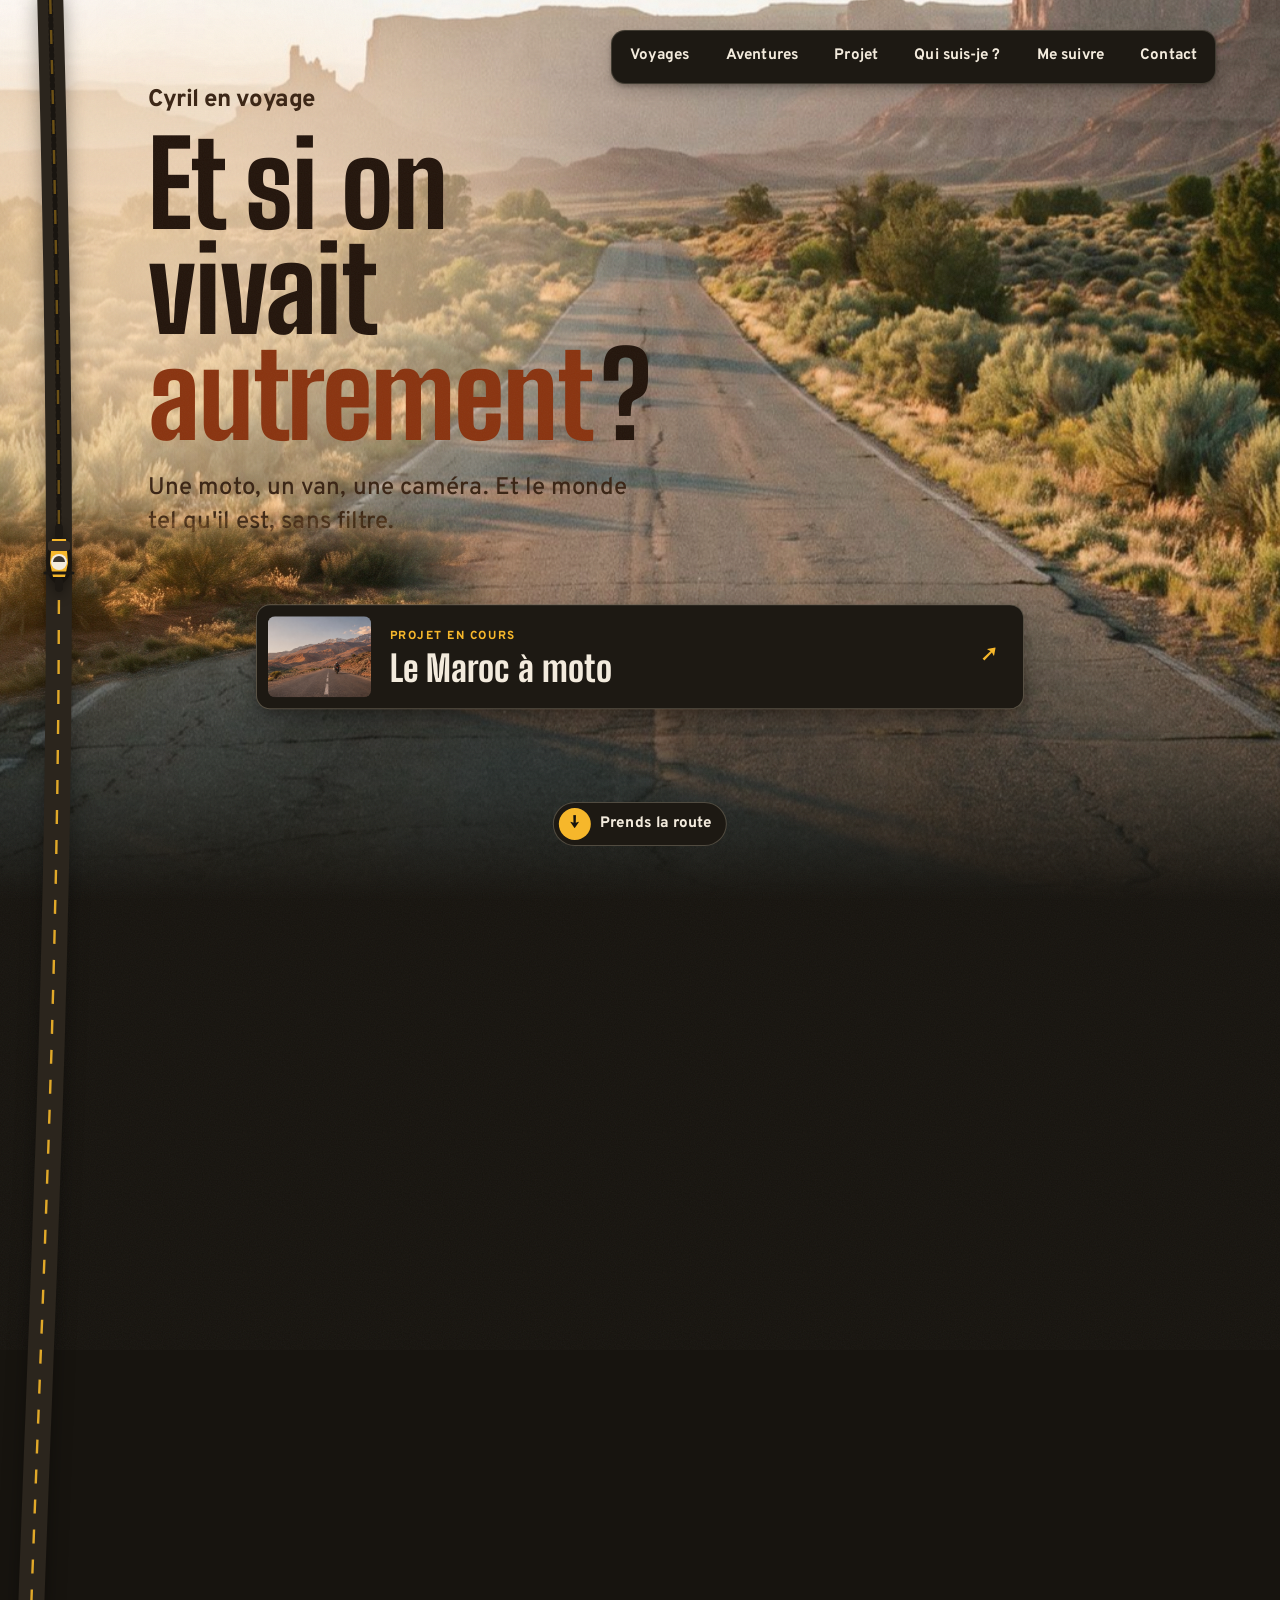
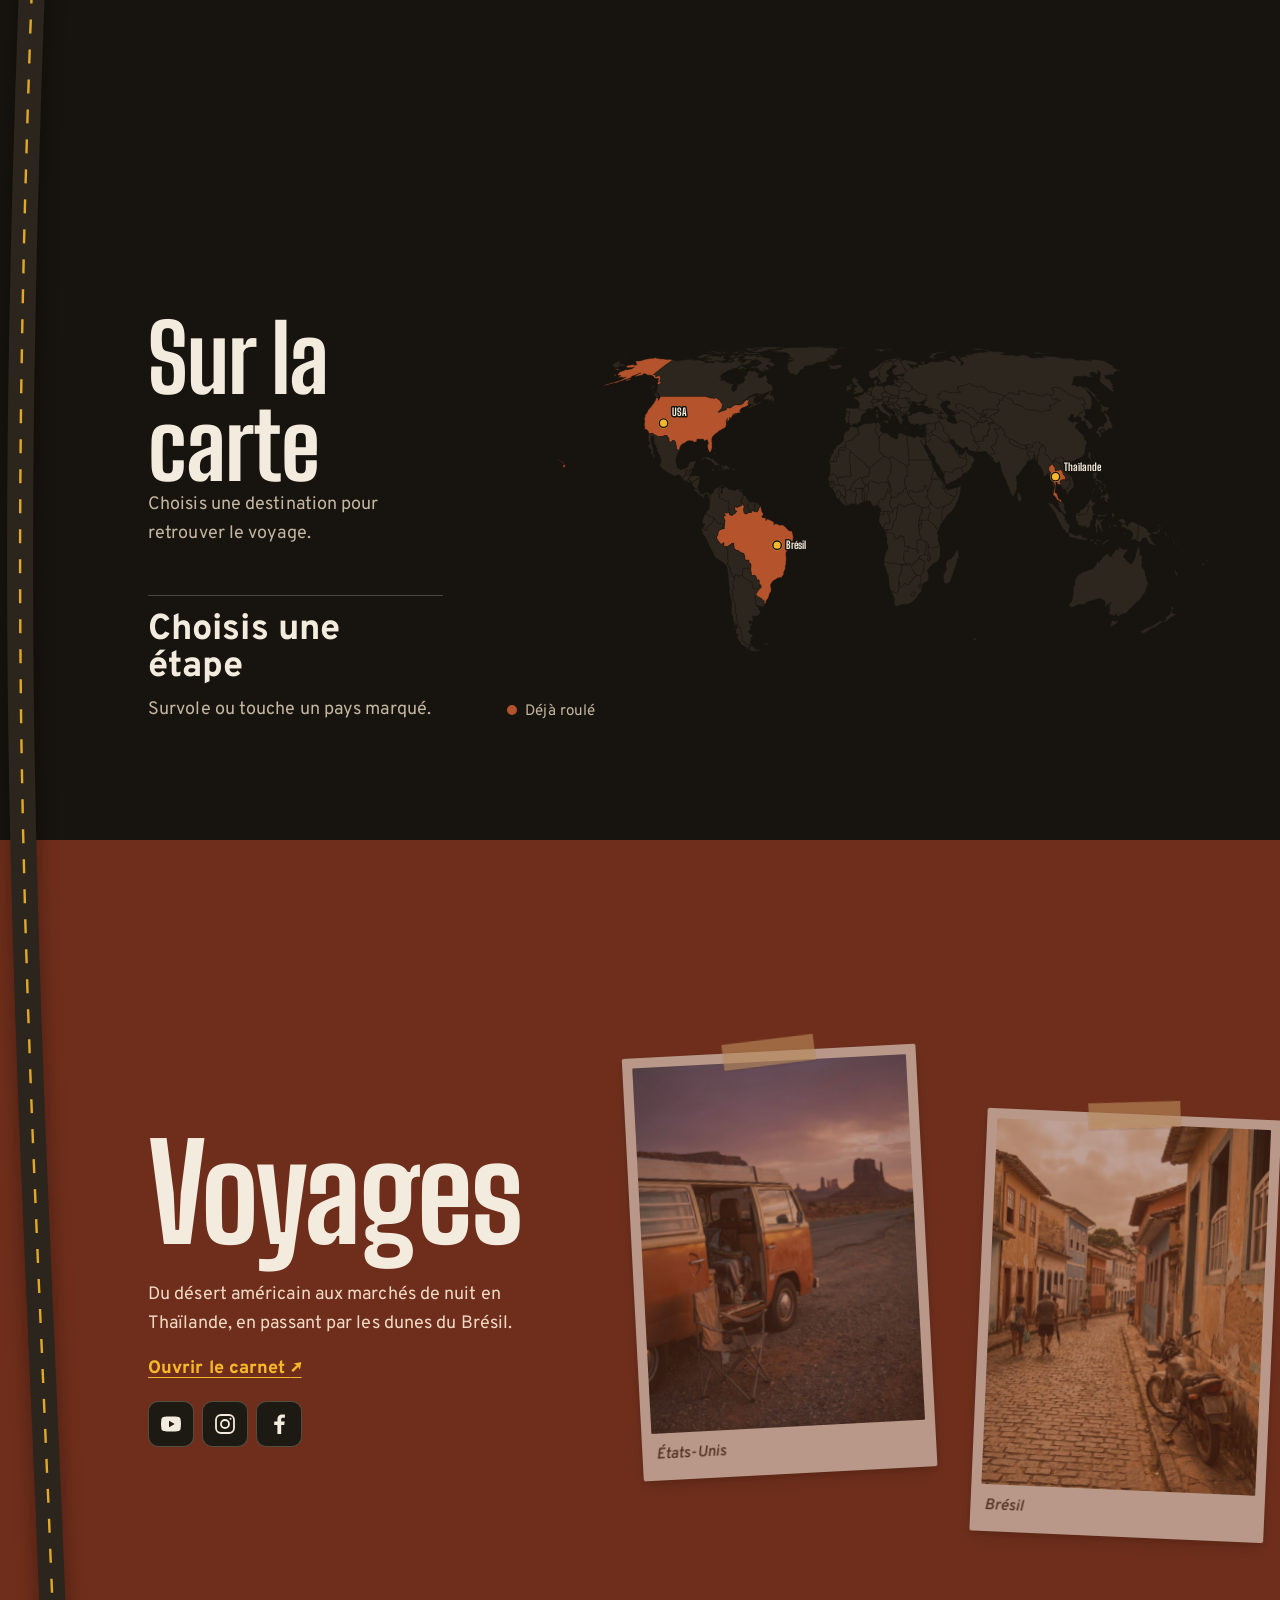
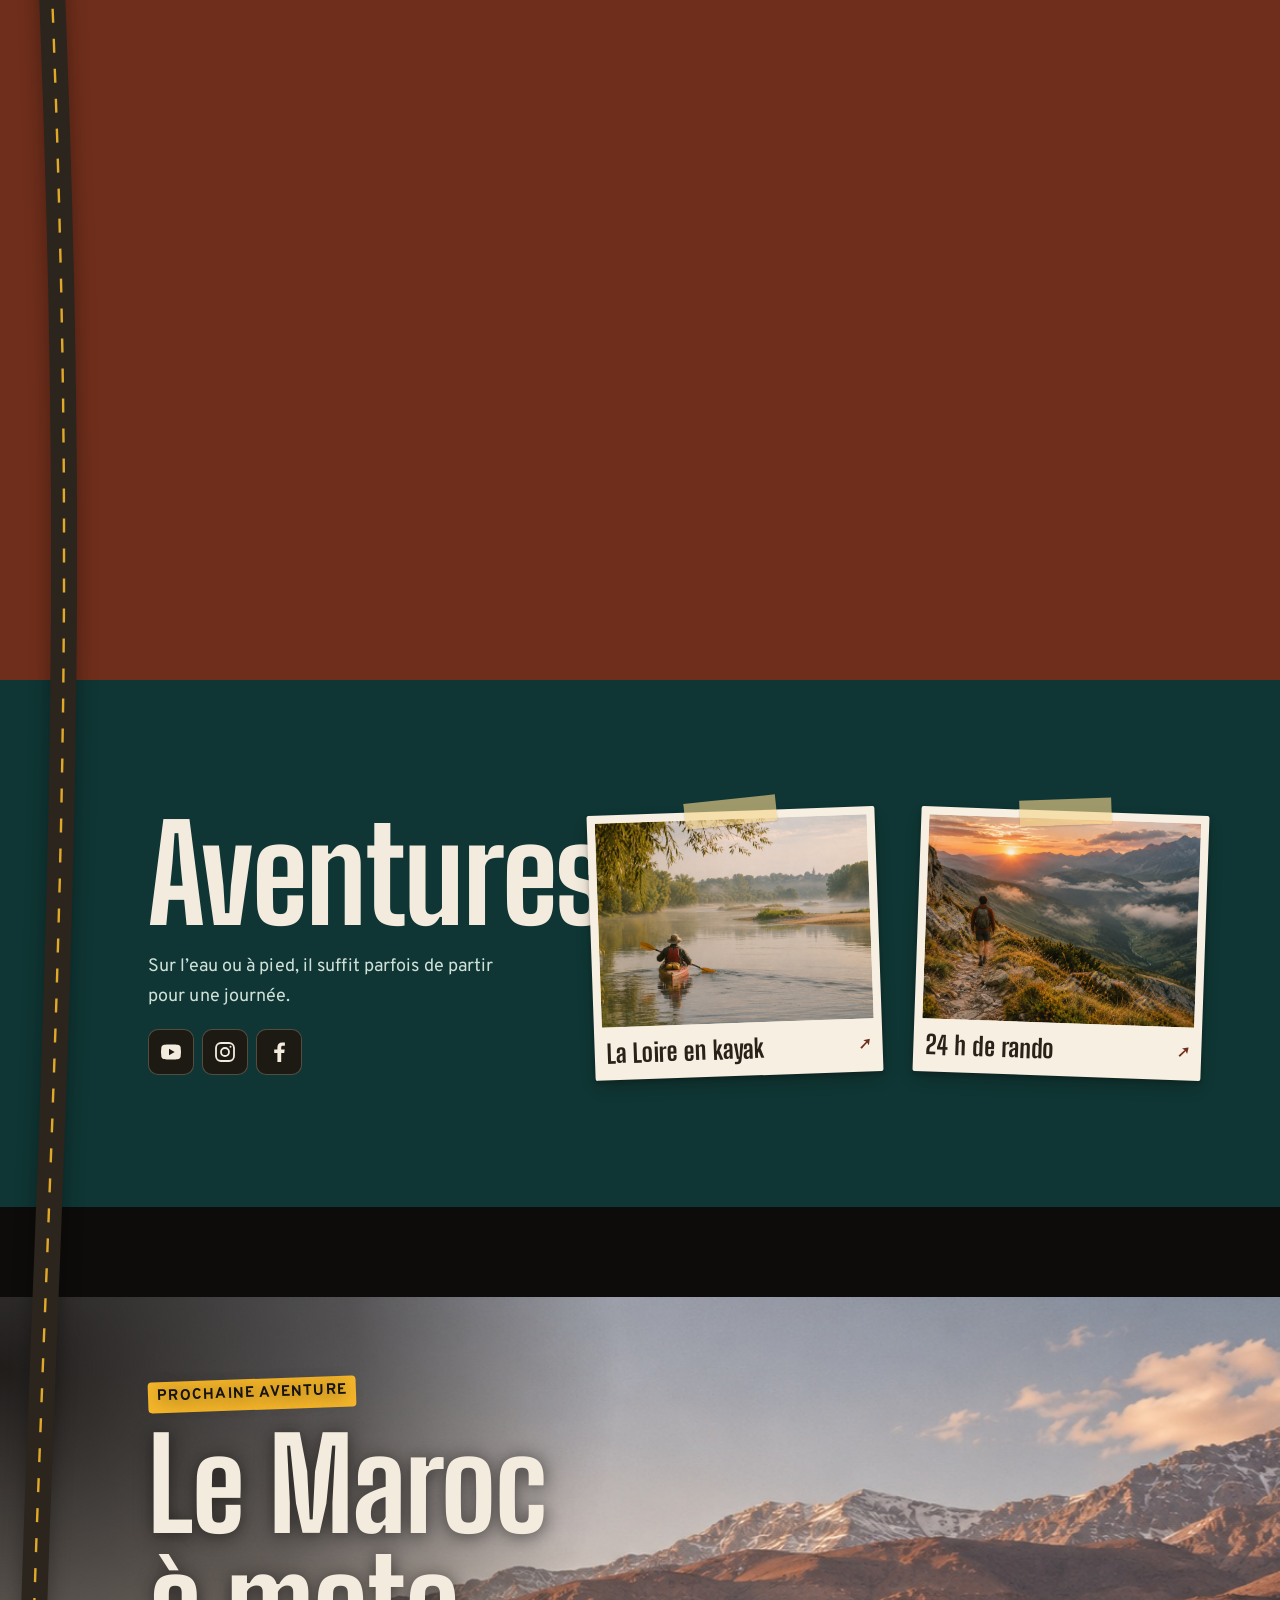
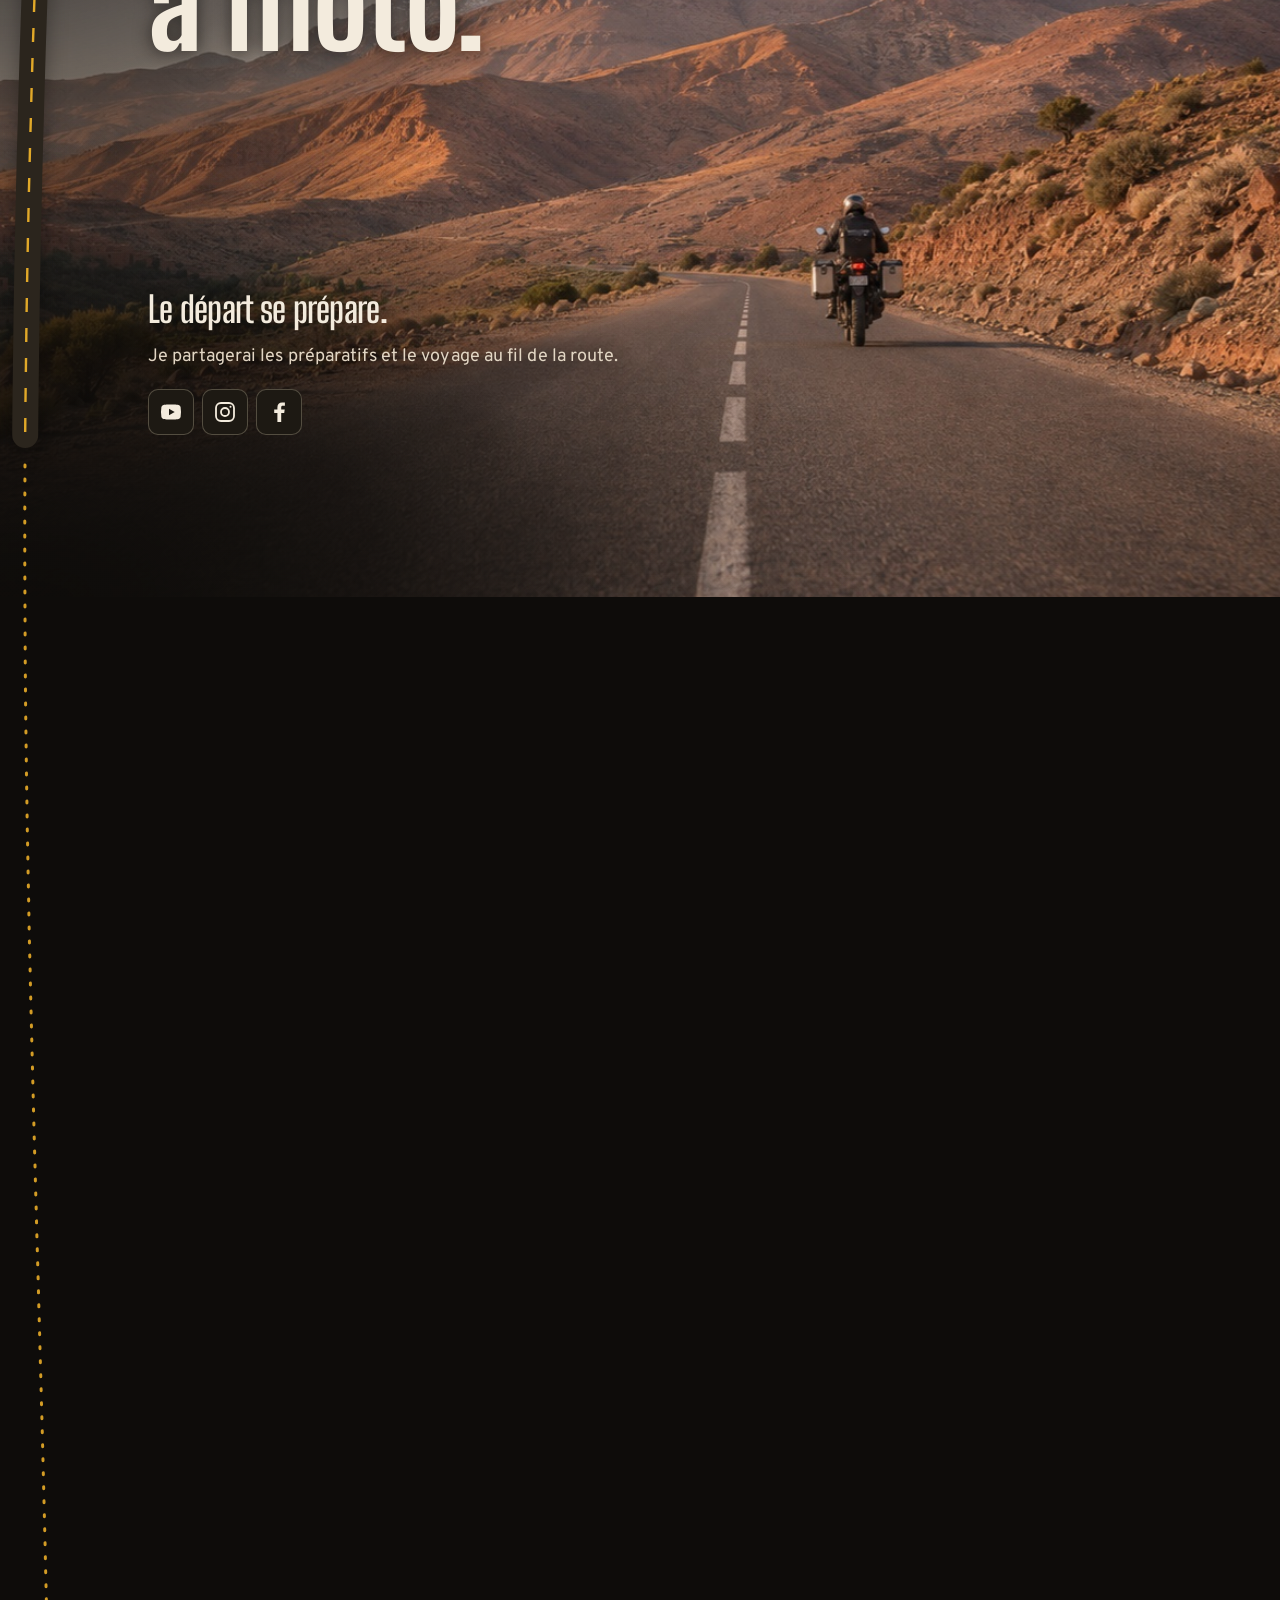
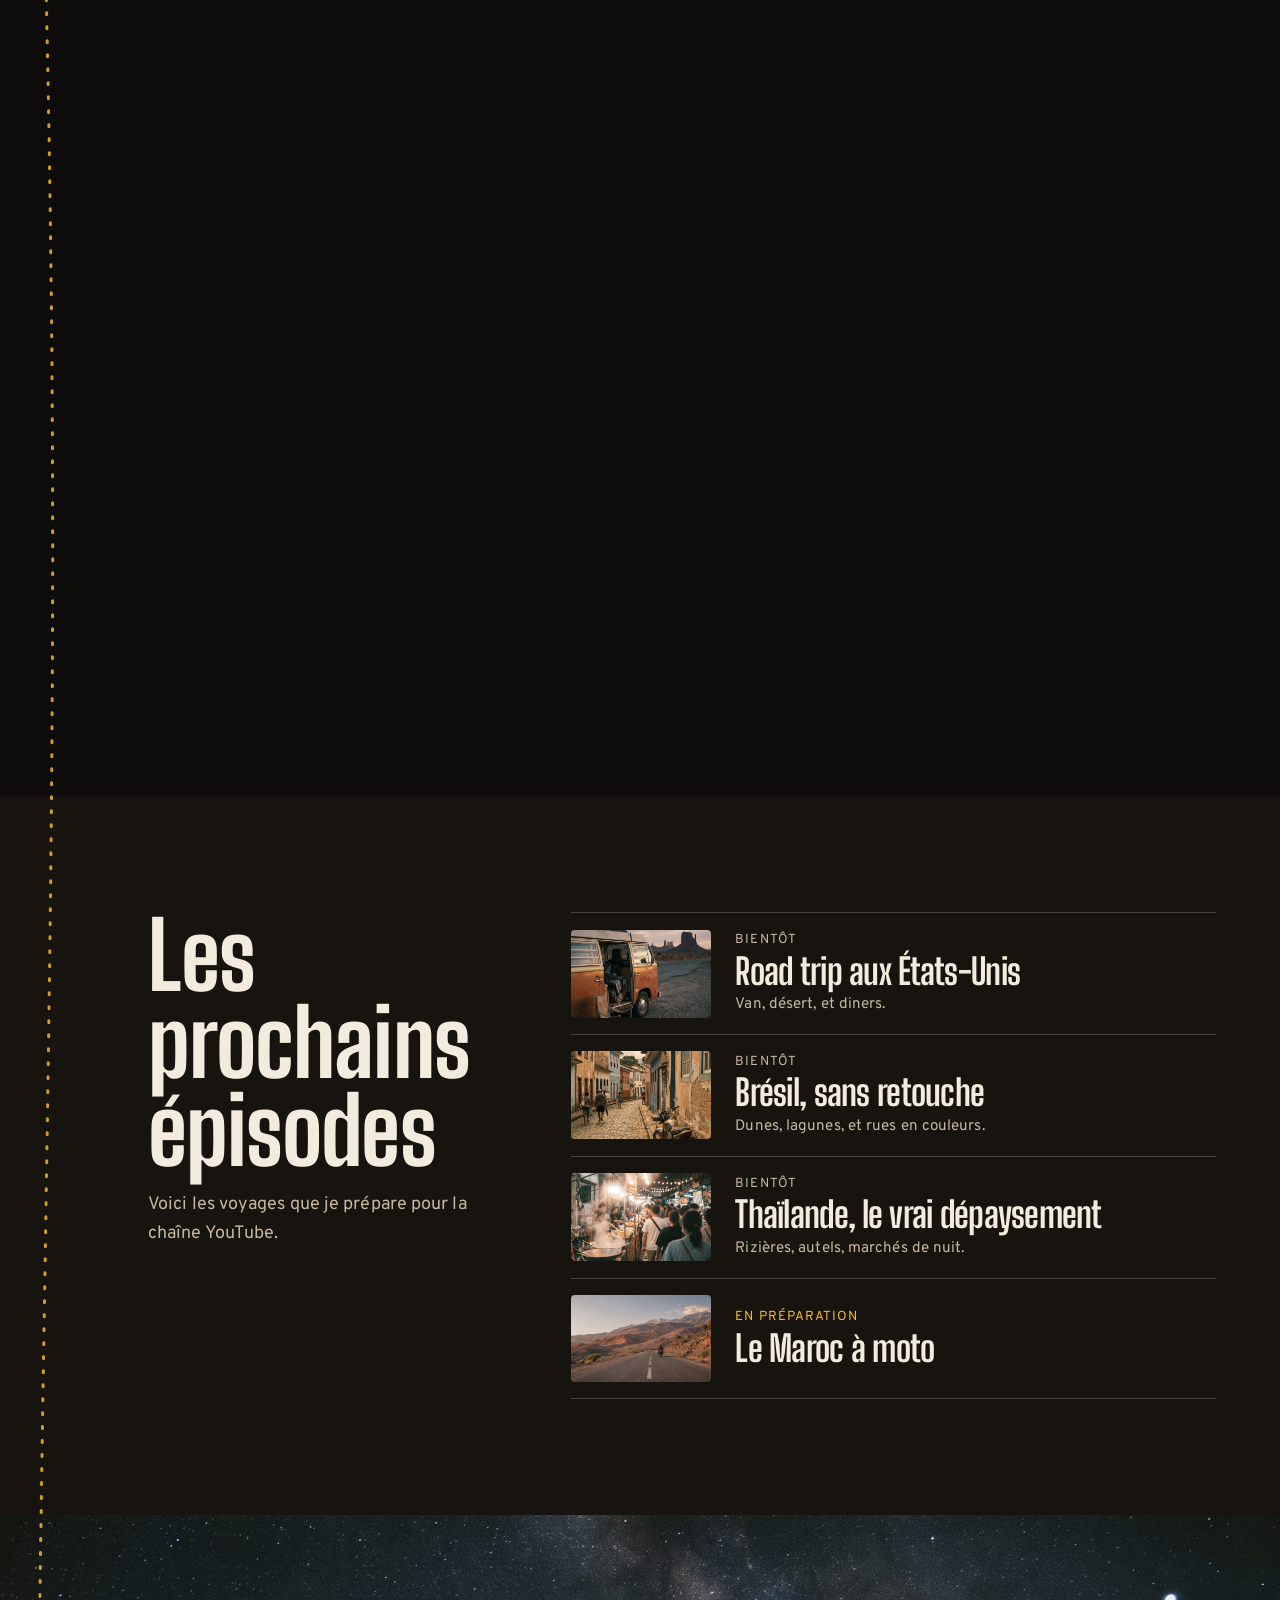
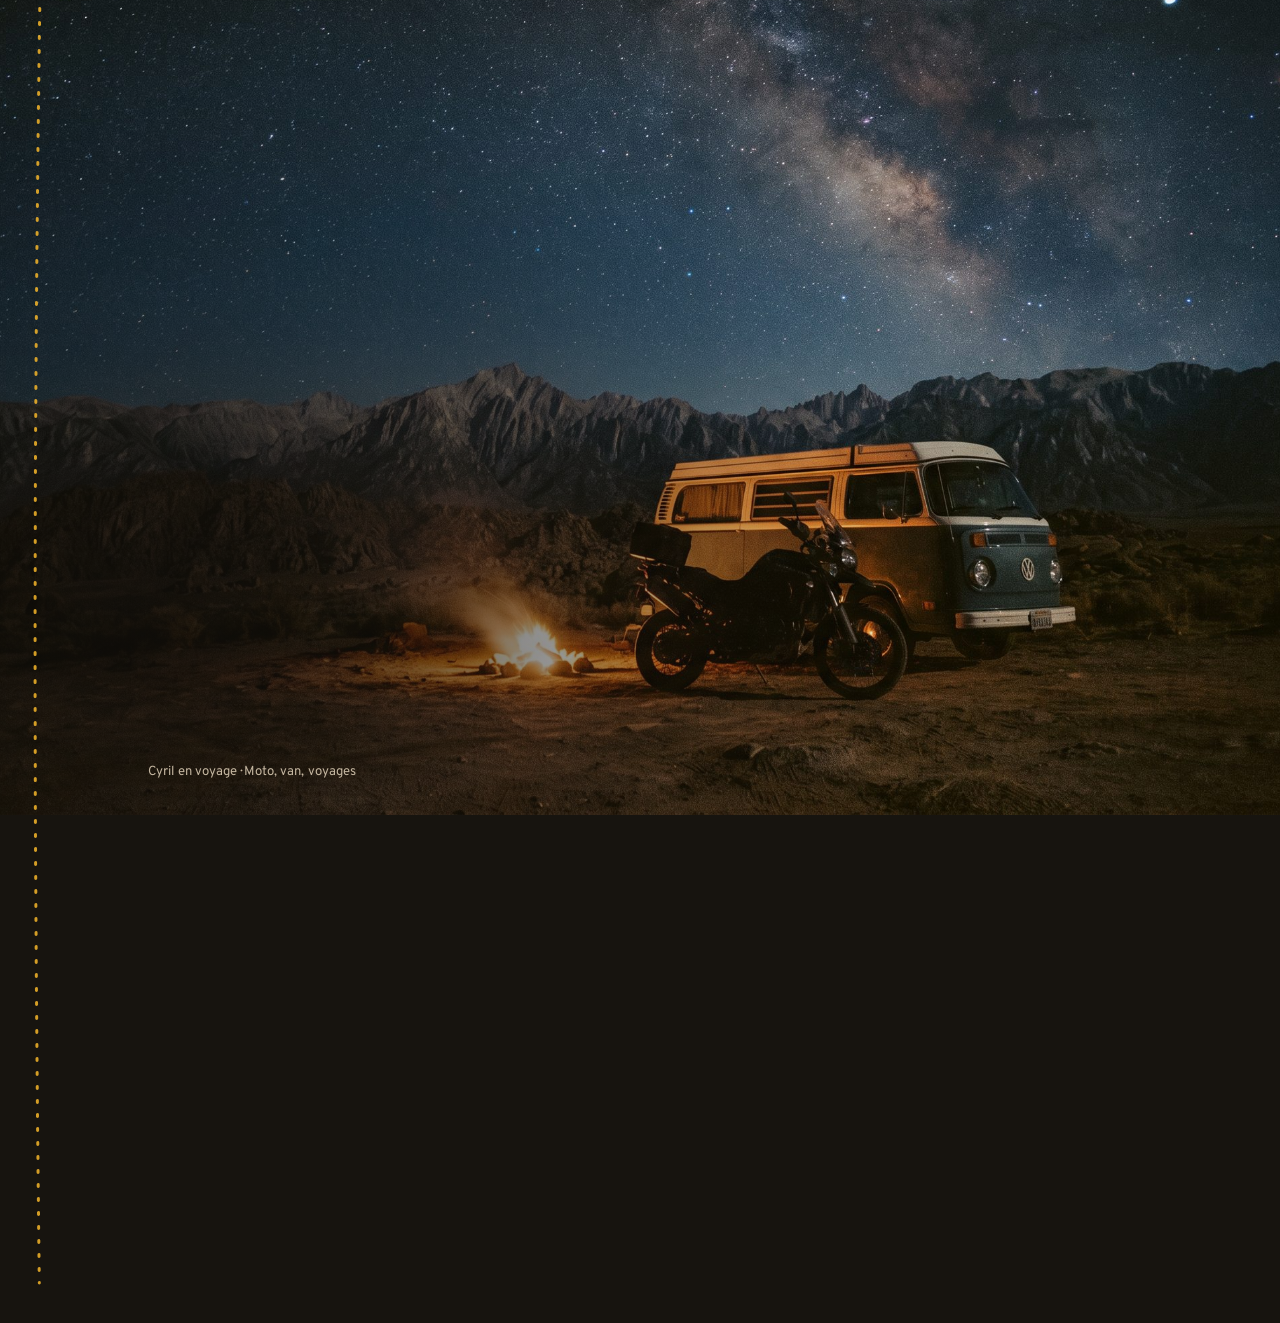
==== commit fc3ae0d1: "Mettre à jour le site Cyril en voyage" ====
--- a/index.html
+++ b/index.html
@@ -4,7 +4,7 @@
 <meta charset="utf-8">
 <meta name="viewport" content="width=device-width, initial-scale=1, viewport-fit=cover">
 <title>Cyril en voyage · Et si on vivait autrement ?</title>
-<meta name="description" content="Cyril, une moto, un van et une caméra. Des road trips aux États-Unis, au Brésil, en Thaïlande, et toute l'Amérique du Sud à moto en préparation.">
+<meta name="description" content="Cyril, une moto, un van et une caméra. Des road trips aux États-Unis, au Brésil, en Thaïlande, des aventures près de chez moi et le Maroc à moto en préparation.">
 <meta name="theme-color" content="#17140f">
 <link rel="icon" href="data:image/svg+xml,<svg xmlns='http://www.w3.org/2000/svg' viewBox='0 0 32 32'><rect width='32' height='32' rx='7' fill='%2317140f'/><path d='M16 4v24' stroke='%23f6b72b' stroke-width='3' stroke-dasharray='4 4'/></svg>">
 <link rel="preconnect" href="https://fonts.googleapis.com">
@@ -41,20 +41,16 @@
   </svg>
 </div>
 
-<!-- Tableau de bord: la nav du carnet de route -->
-<nav class="dash" aria-label="Étapes du voyage">
-  <p class="dash__odo" title="Les kilomètres que tu as scrollés sur cette page">
-    <span class="dash__odo-label">ton compteur</span>
-    <span class="dash__odo-num" id="odo">00000</span><span class="dash__odo-unit">km</span>
-  </p>
-  <ol class="dash__stamps">
-    <li><a class="stamp" href="#usa" data-stamp="usa"><span class="stamp__code">USA</span><span class="sr">États-Unis</span></a></li>
-    <li><a class="stamp" href="#bresil" data-stamp="bresil"><span class="stamp__code">BR</span><span class="sr">Brésil</span></a></li>
-    <li><a class="stamp" href="#thailande" data-stamp="thailande"><span class="stamp__code">TH</span><span class="sr">Thaïlande</span></a></li>
-    <li><a class="stamp stamp--next" href="#amerique-du-sud" data-stamp="amerique-du-sud"><span class="stamp__code">SA</span><span class="sr">Amérique du Sud</span></a></li>
-  </ol>
-  <a class="dash__cta" href="https://www.instagram.com/cyril_en_voyage/" target="_blank" rel="noopener">Suivre Cyril</a>
-</nav>
+<header class="site-header">
+  <nav class="site-nav" aria-label="Navigation principale">
+    <a href="voyages.html">Voyages</a>
+    <a href="aventures.html">Aventures</a>
+    <a href="projet.html">Projet</a>
+    <a href="qui-suis-je.html">Qui suis-je ?</a>
+    <a href="me-suivre.html">Me suivre</a>
+    <a class="contact-trigger" href="mailto:contact@cyrilenvoyage.com">Contact</a>
+  </nav>
+</header>
 
 <main id="top">
 
@@ -72,6 +68,17 @@
         <p class="hero__kicker">Cyril en voyage</p>
         <h1 id="hero-title" class="hero__title">Et si on vivait <em>autrement</em>&#8239;?</h1>
         <p class="hero__sub">Une moto, un van, une caméra. Et le monde tel qu'il est, sans filtre.</p>
+        <ul class="social-icons" aria-label="Mes réseaux">
+          <li><a href="https://www.youtube.com/@Cyril-En-Voyage?sub_confirmation=1" target="_blank" rel="noopener" aria-label="S’abonner sur YouTube" title="S’abonner sur YouTube">
+            <svg viewBox="0 0 24 24" aria-hidden="true"><use href="assets/social-icons.svg#youtube"/></svg>
+          </a></li>
+          <li><a href="https://www.instagram.com/cyril_en_voyage/" target="_blank" rel="noopener" aria-label="Suivre sur Instagram" title="Instagram">
+            <svg viewBox="0 0 24 24" aria-hidden="true"><use href="assets/social-icons.svg#instagram"/></svg>
+          </a></li>
+          <li><a href="https://www.facebook.com/profile.php?id=61595673382728" target="_blank" rel="noopener" aria-label="Suivre sur Facebook" title="Facebook">
+            <svg viewBox="0 0 24 24" aria-hidden="true"><use href="assets/social-icons.svg#facebook"/></svg>
+          </a></li>
+        </ul>
       </div></div>
       <div class="hero__plane hero__brush" aria-hidden="true">
         <img src="assets/hero-brush.png" width="2400" height="1340" alt="">
@@ -79,11 +86,34 @@
       <div class="hero__dust" aria-hidden="true"></div>
 
       <div class="hero__beat" data-sc-cue="0.46 1 0.12 0.2"><div class="hero__beat-in">
-        <p class="hero__line">Pas d'influenceur.</p>
-        <p class="hero__line">Pas de filtre.</p>
-        <p class="hero__line">Les galères aussi.</p>
-        <p class="hero__line hero__line--last">Juste un mec, une caméra, et la route.</p>
+        <p class="hero__line">Je pars pour retrouver le goût du temps.</p>
+        <p class="hero__line hero__line--last">Sur la route, une rencontre suffit à changer le programme. Et le soir, je me souviens souvent mieux de la personne croisée que de la distance parcourue.</p>
+        <ul class="social-icons" aria-label="Mes réseaux">
+          <li><a href="https://www.youtube.com/@Cyril-En-Voyage?sub_confirmation=1" target="_blank" rel="noopener" aria-label="S’abonner sur YouTube" title="S’abonner sur YouTube">
+            <svg viewBox="0 0 24 24" aria-hidden="true"><use href="assets/social-icons.svg#youtube"/></svg>
+          </a></li>
+          <li><a href="https://www.instagram.com/cyril_en_voyage/" target="_blank" rel="noopener" aria-label="Suivre sur Instagram" title="Instagram">
+            <svg viewBox="0 0 24 24" aria-hidden="true"><use href="assets/social-icons.svg#instagram"/></svg>
+          </a></li>
+          <li><a href="https://www.facebook.com/profile.php?id=61595673382728" target="_blank" rel="noopener" aria-label="Suivre sur Facebook" title="Facebook">
+            <svg viewBox="0 0 24 24" aria-hidden="true"><use href="assets/social-icons.svg#facebook"/></svg>
+          </a></li>
+        </ul>
       </div></div>
+    </div>
+
+    <div class="hero__intro">
+      <a class="hero-project" href="projet.html">
+        <img src="assets/maroc.jpg" width="1672" height="941" alt="">
+        <span class="hero-project__copy">
+          <span class="hero-project__label">Projet en cours</span>
+          <span class="hero-project__title">Le Maroc à moto</span>
+        </span>
+        <span class="hero-project__arrow" aria-hidden="true">↗</span>
+      </a>
+      <a class="hero__scroll" href="#carte">
+        <span>Prends la route</span><span class="hero__arrow" aria-hidden="true">↓</span>
+      </a>
     </div>
   </section>
 
@@ -91,19 +121,17 @@
   <section class="carte" id="carte" data-sc-act="flow" aria-labelledby="carte-title">
     <div class="carte__wrap">
       <header class="carte__head sc-stack" data-sc-in data-sc-stagger="60">
-        <h2 id="carte-title" class="t-display t-display--lg">Où il est allé.<br>Où il va.</h2>
-        <p class="t-body">Touche un pays pour ouvrir son chapitre. Les pointillés, c'est la suite.</p>
+        <h2 id="carte-title" class="t-display t-display--lg">Sur la carte</h2>
+        <p class="t-body">Choisis une destination pour retrouver le voyage.</p>
       </header>
       <figure class="carte__fig" data-sc-in>
-        <svg class="carte__map" viewBox="0 0 1000 520" role="img" aria-labelledby="map-desc">
-          <desc id="map-desc">Carte du monde. États-Unis, Brésil et Thaïlande sont marqués comme visités. L'Amérique du Sud est en préparation, avec un tracé indicatif à moto.</desc>
-          <g class="carte__lands"><path class="land" d="M983.1,350.5L984.0,349.9L984.6,351.0L983.5,352.9L981.6,353.4L980.3,352.9L980.6,351.3L982.0,350.1ZM989.4,347.1L987.3,348.0L985.4,348.7L985.5,347.4L987.1,346.6L988.0,346.4L990,345.3L990,345.3L989.4,347.1ZM10,345.3L10,345.3L10,345.3L10.5,345.1L10.7,346.9L10.5,347.1L10.5,347.1L10,345.3Z"/><path class="land" d="M594.0,289.2L594.5,289.6L604.5,297.2L604.6,299.4L608.5,303.1L607.2,307.7L607.3,309.8L609.0,311.2L609.0,312.2L608.2,314.4L608.3,315.5L608.1,317.3L609.0,319.6L610.0,323.3L610.9,324.1L608.6,326.2L605.6,327.7L603.9,327.6L602.9,328.7L601.0,328.8L600.2,329.3L597.0,328.3L594.9,328.6L594.3,323.5L593.5,321.8L593,320.8L590.3,320.1L588.7,319.0L587.0,318.3L585.9,317.7L584.8,316.8L583.4,312.1L581.9,310.0L581.4,307.8L581.7,305.9L581.2,302.5L582.4,302.3L583.4,300.9L584.5,299.0L585.2,298.2L585.2,297.0L584.6,296.1L584.4,294.7L585.2,294.2L585.4,292.0L584.3,289.9L585.3,289.4L588.3,289.5Z"/><path class="land" d="M477.2,184.4L477.2,184.7L477.2,185.3L477.0,190.7L468.4,190.5L468.1,199.6L465.6,199.9L464.9,201.7L465.3,206.9L454.8,206.9L454.1,208.1L454.3,206.6L454.4,206.6L460.4,206.3L460.8,205.0L461.9,203.4L463.0,198.4L466.8,194.6L468.2,190.1L469.0,189.9L470.0,187.1L472.2,186.8L473.2,187.2L474.3,187.2L475.2,186.4L476.8,186.3L476.8,184.4Z"/><path class="land" d="M216.6,114.9L216.3,114.9L214.1,112.0L213.5,110.7L210.3,109.5L211.2,107.0L213.0,105.3L211.2,104.1L212.9,101.8L212.0,99.8L213.3,98.4L215.8,97.1L217.4,95.4L215.4,93.7L216.2,90.7L216.9,88.9L216.2,87.7L215.9,86.7L216.2,85.4L213.2,86.2L209.6,87.6L209.6,86.0L209.4,84.9L208.1,84.2L206.2,84.1L223.0,71.0L233.7,63.4L236.6,63.9L238.2,64.8L239.9,65.0L242.8,64.2L245.9,63.6L248.4,63.8L252.4,63.0L256.1,62.5L256.3,63.3L258.3,62.9L260.0,62.0L261.0,62.2L261.9,63.9L266.1,62.6L264.5,64.0L267.2,63.7L268.6,63.2L270.8,63.3L272.7,64.1L276.2,64.8L278.4,65.1L280.5,65.0L281.8,66.0L278.0,67.0L281.0,67.4L286.4,67.2L288.5,66.8L289.2,68.1L292.4,67.0L291.4,66.2L293.4,65.5L295.8,65.4L297.6,65.2L298.6,65.7L299.3,66.8L301.7,66.6L304.1,67.5L307.4,67.2L310.2,67.2L311.2,66.0L313.3,65.6L315.6,66.3L313.7,68.2L316.5,66.6L318.0,66.7L320.8,64.7L319.9,63.5L318.5,62.7L320.8,60.7L324.3,59.4L326.4,59.7L327.5,60.5L328.0,62.5L325.4,63.5L328.6,63.8L326.7,65.8L330.7,64.3L331.8,65.6L329.9,67.0L330.5,68.4L333.8,66.9L336.8,65.2L338.8,63.1L341.3,63.3L343.8,63.5L345.6,64.5L344.9,65.5L342.6,66.5L343.0,67.6L342,68.6L336.9,70.1L334.0,70.4L332.5,69.8L331.0,70.8L327.6,72.7L326.2,73.6L322.6,75.1L319.6,75.3L317.2,76.3L315.9,77.8L313.3,78.0L309.2,80.0L304.8,82.7L302.4,84.6L300.0,87.5L302.8,87.9L302.0,90.3L301.5,92.3L304.9,91.8L308.1,92.9L309.6,93.9L310.3,95.2L312.5,95.9L314.1,97.1L317.6,97.2L319.9,97.5L318.1,99.8L317.2,102.6L317.0,105.8L318.9,108.5L321.1,107.5L323.9,104.6L325.2,100.2L324.4,98.8L328.7,97.5L332.3,95.6L334.5,93.8L335.4,92.0L335.3,89.8L333.9,87.9L338.1,85.2L338.6,83.0L340.5,79.3L342.3,78.7L345.4,79.4L347.3,79.6L349.4,79.0L350.8,79.8L352.4,81.1L352.5,82.1L356.1,82.3L354.8,84.3L353.6,87.5L355.4,87.9L356.1,89.4L359.9,88.0L363.4,85.2L365.4,84.0L365.9,86.3L367.0,89.5L367.8,92.6L366.2,94.3L368.3,95.8L369.6,97.3L372.8,98.0L373.9,98.9L373.8,101.2L375.4,101.6L375.8,102.6L374.8,105.8L372.7,106.9L370.8,107.8L366.6,108.9L362.8,111.2L358.8,111.7L354.2,111.1L350.7,111.1L348.3,111.3L345.5,113.4L342.0,114.7L337.0,118.6L333.1,121.4L335.3,120.9L340.7,117.0L346.6,114.5L350.2,114.2L351.6,115.6L348.6,117.6L348.1,120.9L348.0,123.2L350.6,124.7L354.6,124.2L358.2,120.8L357.6,123.0L358.7,124.1L355.1,126.1L349.2,128.0L346.4,129.2L342.9,131.5L341.2,131.2L342.0,128.6L347.1,126.1L343.3,126.2L340.5,126.5L339.6,124.8L341.2,120.6L340.5,119.8L338.7,120.3L338.3,119.5L335.6,121.8L333.9,124.1L332.5,125.5L331.3,126.0L330.5,126.2L330,126.9L325.6,126.9L321.9,126.9L320.6,127.5L317.2,129.7L316.8,130.0L315.5,131.2L313.3,131.2L311.0,131.2L309.7,131.7L309.8,132.3L309.6,133.3L309.4,133.6L305.6,135.2L302.9,135.7L299.4,137.4L298.8,137.4L298.2,136.9L298.1,136.4L298.3,136.1L299.3,135.0L301.2,133.2L302.7,131.4L303.4,128.7L304.2,125.9L302.4,124.4L302.9,123.9L302.8,123.5L302.1,123.5L301.9,123.0L302.1,122.3L301.5,122.6L300.9,122.5L301.2,122.2L300.8,121.9L301.0,121.2L299.6,120.2L298.2,119.2L296.6,118.0L295.0,116.9L292.4,117.8L291.7,117.8L289.2,117.0L287.1,117.4L285.4,116.5L283.3,116.0L281.8,115.9L281.4,115.4L281.9,113.7L281.1,113.7L280.4,114.9L275.7,114.9L267.8,114.9L259.9,114.9L253.0,114.9L246.1,114.9L239.3,114.9L232.3,114.9L230.0,114.9L223.1,114.9ZM328.7,78.9L331.0,77.9L333.8,77.9L333.4,78.3L330.1,79.6L328.7,79.6ZM354.1,57.9L352.9,57.0L353.5,56.4L354.5,56.3L358.4,56.5L360.8,57.4L360.6,57.9L358.7,57.8L356.7,57.8L354.5,58.0ZM335.6,79.8L336.9,79.1L337.7,79.2L337.9,79.6L336.2,80.9L335.4,80.7L335.4,80.0ZM332.5,54.4L330.9,55.0L328.4,54.9L326.7,54.5L328.4,53.8L331.3,53.4L332.3,54.0ZM336.0,50.9L335.2,50.9L332.0,50.8L331.9,50.5L335.4,50.5L336.4,50.7ZM332.7,49.4L334.3,49.8L333.3,50.2L330.4,50.5L329.3,50.2L329.1,49.7L329.6,49.2L331.8,49.3ZM341.3,55.3L338.6,55.1L334.4,54.6L334.6,53.8L335.2,53.1L334.1,52.5L330.6,52.3L329.1,51.9L330.4,51.4L333.9,51.4L335.4,51.9L338.8,51.9L339.9,52.3L338.9,52.8L340.6,53.2L341.4,53.5L343.7,53.6L346.2,53.7L349.3,53.4L353.0,53.2L355.8,53.3L357.2,53.9L357.1,54.5L355.6,54.9L352.6,55.2L350.5,55.1L345.1,55.3ZM306.6,50.1L308.8,50.3L307.7,50.7L304.0,51.0L302.0,50.6L303.9,50.2ZM308.2,49.3L310.1,49.6L307.7,49.8L304.8,49.8L305.1,49.6L307.3,49.3ZM374.1,108.1L372.2,110.0L369.8,112.5L371.6,111.5L372.9,112.1L371.8,113.2L373.5,114.0L374.8,113.2L376.8,114.1L375.4,116.3L377.2,115.8L377.0,117.4L377.1,119.2L375.3,121.9L374.2,122.0L372.8,121.4L374.1,119.0L373.6,118.6L370.0,121.2L368.7,121.1L370.8,119.7L368.8,118.9L366.2,119.1L361.7,119.0L361.7,118.1L363.5,117.1L362.8,116.3L365.4,114.5L369.5,109.9L371.5,108.2L373.8,107.2L374.8,107.4ZM333.6,72.9L335.2,73.7L336.9,74.3L336.3,75.4L337.9,75.2L338.8,76.0L336.5,76.7L333.7,76.2L333.4,75.1L330.5,76.4L326.7,77.5L327.0,76.2L324.1,76.4L326.8,75.3L328.4,73.5L330.8,71.5L332.1,71.7L331.6,72.7L332.9,72.3ZM355.3,58.7L357.6,58.0L360.9,58.8L362.8,59.7L362.4,60.4L366.2,60.0L367.2,61.2L371.2,61.9L372.3,62.7L372.8,64.4L368.6,65.4L372.3,66.7L375.0,67.1L376.6,69.0L379.6,69.1L378.0,70.6L373.1,73.1L371.2,72.2L369.4,70.1L366.7,70.4L365.7,71.6L366.9,72.9L369.0,73.9L369.4,74.5L369.4,76.8L367.7,78.4L365.5,77.8L361.6,75.9L363.2,77.9L364.5,79.4L364.3,80.2L359.4,79.2L355.8,77.9L354.1,76.7L355.2,76.1L353.0,74.9L350.9,73.8L350.5,74.5L344.4,74.9L343.3,74.1L345.8,72.5L349.6,72.4L353.8,72.1L353.7,71.4L355.2,70.3L359.2,68.3L359.3,67.3L359.1,66.6L356.9,65.7L353.5,65.0L355.1,64.5L354.1,63.3L352.5,63.2L351.6,62.6L350.1,63.1L346.5,63.4L340.0,62.9L336.5,62.4L333.7,62.1L332.8,61.5L335.5,60.6L332.9,60.6L334.1,58.9L337.0,57.3L339.5,56.7L344.6,56.3L342.3,57.3L342.7,58.3L345.7,57.0L350.9,56.3L352.5,58.0L351.2,59.2ZM329.5,55.7L333.2,55.8L336.2,56.2L332.0,57.6L329.5,57.9L326.2,59.2L324.2,59.2L324.6,57.7L325.5,56.8L327.2,56.2ZM282.5,52.8L287.0,51.7L291.8,50.9L294.5,50.9L297.1,50.7L295.5,51.7L293.5,52.2L291.8,52.3L287.6,52.9L284.5,53.1ZM206.5,100.5L208.9,100.3L205.3,103.4L205.2,105.7L204.3,105.7L204.1,104.4L204.5,103.1L204.1,102.2L204.9,101.0L205.8,100.1ZM318.4,48.7L321.6,48.9L325.7,49.3L326.3,49.9L326.4,50.4L323.7,50.3L321.3,49.9L317.5,49.8L319.7,49.5L317.9,49.2ZM213.9,116.3L212.5,116.7L209.7,115.4L209.8,114.4L208.6,113.3L208.8,112.5L206.9,112.0L207.3,110.4L208.1,109.7L209.9,110.3L211.0,110.8L212.9,111.1L212.8,112.1L212.9,113.5L214.2,114.7ZM281.4,55.2L283.5,55.6L288.0,55.6L289.1,56.1L290.2,56.8L287.4,57.2L281.3,58.4L277.5,59.6L276.5,60.3L270.4,61.2L270.5,60.4L267.5,59.5L269.3,58.8L272.3,57.5L275.4,56.5L275.0,55.5ZM308.7,53.2L310.5,52.9L312.3,53.0L311.8,53.7L309.8,54.4L303.5,54.6L298.1,55.3L295.3,55.3L295.7,54.8L300.3,54.2L292.0,54.3L289.9,54.1L294.2,52.7L296.4,52.3L300.8,52.7L302.8,53.6L305.8,53.7L305.0,52.3L307.2,51.8L308.8,52.0L308.6,52.7ZM305.7,57.4L307.0,58.1L306.2,59.8L305.3,61.0L307.5,62.0L309.9,62.8L308.8,63.7L305.5,63.8L306.0,64.6L304.5,65.3L301.4,65.0L298.7,64.5L296.4,64.6L292.1,65.2L286.9,65.5L283.3,65.7L283.3,64.8L281.4,64.3L279.4,64.5L279.0,63.0L280.5,62.8L283.8,62.4L286.3,62.5L289.1,62.2L286.0,61.8L281.9,61.9L279.2,61.9L279.1,61.2L284.4,60.5L281.5,60.5L278.8,60.0L282.1,58.7L284.2,58.1L290.4,57.0L291.9,57.4L290.0,58.1L294.7,57.6L296.2,58.5L299.3,57.6L300.3,58.2L299.8,59.9L301.6,59.1L302.4,57.4L304.2,57.2ZM316.1,58.1L315.4,57.0L318.4,56.2L320.2,56.5L323.6,56.3L323.6,56.8L321.0,57.6L323.0,58.3L321.0,59.9L317.2,60.5L315.6,60.4L315.1,59.7L312.0,58.4L312.6,57.8ZM306.6,56.6L309.1,56.5L310.1,56.9L307.2,58.0L305.7,56.8ZM326.6,51.9L327.2,52.6L326.4,53.3L324.4,54.4L321.3,54.6L319.6,54.3L320.7,53.5L317.6,53.6L318.8,52.5L320.7,52.5L323.9,52.0L326.3,52.1ZM336.3,47.4L337.8,47.1L339.7,47.0L339.2,46.8L343.2,46.7L344.8,47.3L347.4,47.5L350.0,47.7L350.6,48.4L352.3,48.7L349.6,49.0L345.4,49.9L342.2,50.0L338.8,49.9L337.5,49.4L338.0,49.0L339.7,48.7L336.6,48.7L335.1,48.3L334.6,47.8ZM345.2,46.2L347.9,46.0L349.9,46.0L353.4,45.8L356.2,45.5L358.2,45.6L359.8,45.8L361.5,45.4L363.9,45.3L367.0,45.2L372.1,45.2L372.9,45.2L377.9,45.1L381.5,45.2L385.1,45.2L389.5,45.3L393.0,45.4L395.9,45.6L395.7,45.8L391.3,46.1L387.1,46.3L385.4,46.5L389.1,46.5L384.6,47.1L381.6,47.4L377.9,48.2L374.2,48.4L372.9,48.6L367.6,48.7L369.8,48.9L368.5,49.1L369.4,49.6L367.3,50.1L364.3,50.4L363.0,50.9L360.2,51.3L360.2,51.6L363.2,51.5L363.0,51.9L357.5,52.7L353.2,52.3L347.8,52.5L345.4,52.4L342.1,52.3L342.6,51.6L346.1,51.3L346.2,50.4L347.4,50.3L351.5,50.9L350.0,50.1L347.4,49.8L349.3,49.4L352.6,49.1L353.5,48.7L351.6,48.3L351.4,47.7L356.0,47.8L357.3,47.9L360.3,47.5L356.6,47.4L350.6,47.5L347.9,47.1L346.9,46.7L345.3,46.5ZM354.4,67.9L352.7,68.5L350.5,68.6L350.8,67.6L352.5,66.5L354.5,66.2L355.5,66.8L354.9,67.6ZM317.8,63.9L318.2,64.6L316.3,65.3L314.3,64.7L312.6,64.9L310.9,64.0L313.2,63.4L315.3,62.6L316.8,63.2L317.6,63.5ZM352.2,112.3L353.1,112.1L355.8,112.8L357.6,114.0L357.5,114.6L356.4,114.6L353.7,113.7ZM350.0,120.7L350.3,122.2L351.9,122.6L354.1,122.5L352.5,123.8L351.5,124.0L349.0,122.7L348.8,121.7Z"/><path class="land land--visited" d="M216.6,114.9L223.1,114.9L230.0,114.9L232.3,114.9L239.3,114.9L246.1,114.9L253.0,114.9L259.9,114.9L267.8,114.9L275.7,114.9L280.4,114.9L281.1,113.7L281.9,113.7L281.4,115.4L281.8,115.9L283.3,116.0L285.4,116.5L287.1,117.4L289.2,117.0L291.7,117.8L292.4,117.8L295.0,116.9L296.6,118.0L298.2,119.2L299.6,120.2L301.0,121.2L300.8,121.9L301.2,122.2L300.9,122.5L301.5,122.6L302.1,122.3L301.9,123.0L302.1,123.5L302.8,123.5L302.9,123.9L302.4,124.4L304.2,125.9L303.4,128.7L302.7,131.4L301.2,133.2L299.3,135.0L298.3,136.1L298.1,136.4L298.2,136.9L298.8,137.4L299.4,137.4L302.9,135.7L305.6,135.2L309.4,133.6L309.6,133.3L309.8,132.3L309.7,131.7L311.0,131.2L313.3,131.2L315.5,131.2L316.8,130.0L317.2,129.7L320.6,127.5L321.9,126.9L325.6,126.9L330,126.9L330.5,126.2L331.3,126.0L332.5,125.5L333.9,124.1L335.6,121.8L338.3,119.5L338.7,120.3L340.5,119.8L341.2,120.6L339.6,124.8L340.5,126.5L340.5,127.5L337.4,129.0L334.6,130.1L331.7,131.0L329.7,132.9L329.1,133.6L328.4,135.3L328.6,137.0L329.6,137.0L329.8,135.9L330.2,136.6L329.7,137.5L327.9,138.0L326.7,137.9L324.7,138.5L323.6,138.7L322.2,138.8L319.8,139.7L323.6,139.1L324.1,139.8L320.3,140.7L318.8,140.7L319.0,140.3L317.9,141.2L318.6,141.4L317.2,143.7L314.6,146.2L314.7,145.3L314.2,145.2L313.7,144.4L313.6,146.1L314.0,146.7L313.6,147.9L312.4,149.2L310.1,151.8L309.9,151.7L311.4,149.5L310.6,148.2L311.2,145.5L310.3,146.9L310.1,149.0L308.6,148.5L310.0,149.5L309.0,152.7L309.7,152.9L309.5,154.0L308.8,157.4L306.5,159.9L303.5,160.9L301.2,162.8L299.9,163.0L298.2,164.3L297.5,165.4L294.1,167.6L292.1,169.3L290.3,171.3L289.2,173.7L289.0,176.1L289.0,179.1L289.6,181.6L289.2,183.1L289.4,187.1L288.8,189.5L288.3,190.9L287.2,193.1L286.3,193.5L285.1,193.1L285.0,191.5L284.2,190.7L283.5,187.7L283.0,185.0L283.0,183.6L284.1,181.3L283.9,179.4L282.7,176.5L281.8,176.0L278.7,177.5L278.3,177.3L277.5,175.7L276.2,174.9L273.1,175.3L270.9,174.9L268.9,175.2L267.6,175.7L267.8,176.6L267.4,178.0L267.7,178.7L267.1,179.2L266.3,178.7L265.1,179.3L263.2,179.2L261.8,177.4L259.4,177.8L257.8,177.0L256.1,177.3L253.7,178.1L250.5,180.6L247.4,182.1L245.5,183.8L244.4,185.4L243.7,187.8L243.3,189.5L243.5,190.7L242.4,190.8L240.8,190.0L239.0,188.9L238.8,187.3L238.9,184.8L238.0,182.8L237.8,180.8L237.3,178.4L235.9,177.0L233.7,177.1L231.2,179.8L229.4,178.8L228.4,177.7L228.4,175.8L228.2,174.0L227.2,172.5L226.3,171.4L225.8,170.2L221.4,170.2L220.8,171.6L218.8,171.6L213.6,171.7L208.8,169.2L205.6,167.6L206.1,166.9L202.7,167.3L199.7,167.6L200.0,165.8L199.2,163.9L198.2,163.5L198.4,162.5L197.0,162.3L196.6,161.4L194.4,161.1L194.0,160.5L194.6,158.7L193.8,155.3L194.2,150.7L194.7,150.0L194.1,148.9L193.8,146.1L195.0,143.5L194.7,141.7L196.8,139.1L198.4,136.3L199.2,133.9L202.1,131.0L204.3,128.1L206.5,125.3L209.0,121.3L210.1,118.7L210.5,117.3L211.2,116.7L213.8,117.7L213.0,120.6L214.1,119.8L215.5,117.3ZM81.4,211.4L81.8,211.7L82.1,212.2L82.3,213.5L82.2,213.7L80.9,214.5L79.8,215.0L79.2,215.6L78.7,215.1L79.1,214.1L79.1,212.8L79.4,212.4L80.1,211.8L80.1,211.1L80.4,210.7L80.6,210.8ZM80.7,208.9L80.3,209.4L79.3,209.6L79.1,208.9L78.9,208.6L79.0,208.4L79.4,208.1L80.2,208.4ZM79.2,207.5L79.0,207.8L77.5,207.7L77.9,207.3ZM76.5,205.5L76.6,205.7L77.0,206.9L76.7,207.1L76.6,207.1L75.7,207.0L75.7,206.2L75.6,206.0ZM73.6,203.7L73.3,204.6L72.9,204.9L72.2,204.3L72.5,204.0L73.0,203.7ZM153.4,83.9L154.7,84.1L153.6,85.1L151.8,85.5L151.0,85.0L150.7,84.3ZM173.3,90.0L174.5,90.2L174.4,91.0L171.1,92.2L167.8,93.2L167.5,92.6L168.6,91.3L171.7,90.4ZM233.7,63.4L223.0,71.0L206.2,84.1L208.1,84.2L209.4,84.9L209.6,86.0L209.6,87.6L213.2,86.2L216.2,85.4L215.9,86.7L216.2,87.7L216.9,88.9L216.2,90.7L215.4,93.7L217.4,95.4L215.8,97.1L213.3,98.4L213.1,97.4L212.0,96.5L213.7,94.2L213.1,92.1L214.5,89.6L212.7,89.5L209.4,89.4L207.7,88.6L206.3,86.0L204.8,85.6L202.2,84.7L199.1,84.9L196.4,83.7L195.2,82.7L192.2,83.2L190.5,84.9L189.2,85.1L186.1,85.6L183.2,86.4L180.2,87.0L181.8,85.5L185.8,83.1L189.0,82.3L189.2,81.7L184.8,83.1L181.3,84.7L176.0,86.5L176.0,87.7L171.7,89.6L168.1,90.6L165.0,91.4L163.0,92.6L158.0,93.9L155.8,95.2L151.9,96.3L150.7,96.1L147.7,96.9L144.4,97.8L141.5,98.7L136.8,99.5L137.0,99.0L140.9,97.8L144.1,96.9L148.2,95.5L151.3,95.2L153.7,94.1L158.6,92.5L159.7,92.0L162.4,91.0L165.2,89.1L168.2,87.6L164.8,88.4L164.7,87.9L162.3,88.8L162.6,87.6L160.9,88.5L161.7,87.2L158.3,88.2L157.0,88.2L158.8,86.7L160.4,85.8L160.3,84.9L156.9,85.4L156.7,84.2L156.1,83.6L158.1,82.2L158.0,81.2L160.8,79.8L164.4,78.5L166.9,77.3L168.7,77.2L169.6,77.5L172.9,76.4L174.0,76.6L176.6,75.9L177.8,74.9L177.3,74.5L180.1,73.6L178.8,73.6L175.9,74.1L174.6,74.6L173.8,74.1L170.6,74.4L168.5,73.8L169.0,72.9L168.6,71.7L172.8,70.8L178.8,69.7L180.4,69.7L178.5,70.8L182.7,70.7L183.2,69.4L182.1,68.6L182.5,67.6L182.0,66.7L180.5,66.1L183.3,65.0L186.8,65.0L190.7,64.1L192.8,63.2L196.2,62.3L198.4,62.0L203.3,61.2L204.9,61.4L209.4,60.4L211.5,60.8L211.5,61.6L212.9,61.2L215.9,61.3L215.1,61.8L217.5,62.1L219.7,61.9L222.7,62.5L226.0,62.7L227.1,62.9L230.1,62.6L232.1,63.2ZM154.6,75.9L155.2,76.3L156.8,76.1L157.5,76.7L159.0,77.0L158.5,77.2L156.2,77.7L155.4,77.2L155.3,76.8L153.3,76.9L153.2,76.7Z" data-chapter="usa"/><path class="land" d="M701.1,114.2L700.4,116.2L698.7,116.5L700.1,119.5L699.5,120.8L694.3,119.9L695.2,125.3L694.3,126.0L690.2,127.2L694.7,132.6L693.4,133.4L694.3,135.2L692.6,134.8L690.9,133.6L687.2,133.3L683.2,133.2L682.5,133.6L678.5,132.2L677.4,132.9L677.7,134.8L673.4,133.7L671.9,134.1L671.9,135.5L670.7,136.1L668.3,138.3L668.0,140.6L667.1,140.6L665.9,139.1L662.8,139.0L661.4,136.4L660.2,136.4L659.3,133.2L655.6,130.9L651.6,131.1L648.9,131.6L645.7,128.8L643.4,127.6L639.0,125.4L638.5,125.1L632.9,127.0L636.4,138.5L635.2,138.7L632.8,136.2L630.9,135.3L628.4,136.0L627.6,137.0L627.2,136.3L627.5,134.9L626.7,133.8L623.6,132.8L621.8,130.0L620.2,129.2L619.9,128.2L622.3,128.4L621.7,126.2L623.6,125.7L625.8,126.2L625.4,123.2L624.4,121.3L622.0,121.4L619.8,120.7L617.5,122.0L615.5,122.7L614.2,122.2L614.0,120.6L611.9,118.6L610.2,118.7L607.7,116.7L608.3,114.4L607.5,113.8L608.4,110.6L611.2,112.3L610.8,110.2L614.5,107.1L618.0,107.0L623.7,109.0L626.8,110.1L628.8,108.9L632.3,108.9L635.8,110.4L636.1,109.5L639.4,109.6L639.4,108.3L635.0,106.3L636.5,104.9L635.8,104.2L637.6,103.4L635.2,101.5L635.8,100.6L643.6,99.6L644.4,99.0L649.4,98.0L650.8,96.8L655.0,97.4L657.2,100.2L659.2,99.6L662.5,100.5L663.1,102.0L665.1,101.9L669.3,99.3L668.9,100.1L672.9,102.3L681.8,109.4L682.2,107.9L686.2,109.6L689.1,108.9L690.6,109.4L692.6,111.0L694.5,111.6L696.2,112.8L698.9,112.5Z"/><path class="land" d="M636.4,138.5L632.9,127.0L638.5,125.1L639.0,125.4L643.4,127.6L645.7,128.8L648.9,131.6L651.6,131.1L655.6,130.9L659.3,133.2L660.2,136.4L661.4,136.4L662.8,139.0L665.9,139.1L667.1,140.6L668.0,140.6L668.3,138.3L670.7,136.1L671.9,135.5L672.7,135.8L671.4,137.9L673.6,139.1L675.1,138.3L678.6,140.0L676.3,142.3L674.3,142.0L673.3,142.0L672.6,141.1L672.6,139.7L669.6,140.4L669.5,142.5L669,144.3L666.8,144.1L666.7,145.5L668.7,146.3L670.0,148.7L669.6,152.1L667.5,151.4L666.1,151.4L665.6,149.3L661.9,147.9L658.8,146.3L656.7,144.8L653.3,142.6L651.1,139.3L650.1,138.7L647.5,138.8L646.3,138.2L645.3,135.6L641.5,134.0L640.1,135.8L638.3,136.9L639.2,138.5Z"/><path class="land" d="M890.9,295.4L895.6,297.9L900.6,300.1L902.4,302.0L903.8,303.9L904.0,306.1L908.4,308.4L908.9,310.3L906.3,310.7L906.7,313.2L908.8,315.7L910.1,319.6L911.7,319.5L911.3,321.1L913.3,321.8L912.4,322.5L915.1,324.0L914.6,325.1L912.7,325.3L912.2,324.4L909.9,324.0L907.2,323.4L905.5,321.0L904.2,319.0L903.2,315.8L899.8,314.1L897.3,315.2L895.5,316.4L895.5,319.2L893.1,320.4L891.7,319.8L888.8,319.7L890.2,307.5ZM923.0,299.3L924.0,300.5L924.2,302.5L923.2,303.5L922.9,301.3L922.3,299.8L921.1,298.6L919.6,297.0L917.7,295.9L918.5,295.0L919.9,296.0L920.8,296.9L922.0,297.8ZM918.6,307.5L917.0,308.4L915.5,309.2L914.1,309.2L911.9,308.2L910.4,307.1L910.8,306.0L913.2,306.5L914.7,306.2L915.3,304.4L915.7,304.3L915.8,306.3L917.4,306.0L918.3,304.8L919.9,303.4L919.8,301.2L921.5,301.2L922.0,301.8L921.8,303.8L920.7,306.1L919.2,306.4ZM928.4,305.6L929.1,306.4L930.3,308.8L931.4,310.1L930.9,311.1L930.1,311.5L929.1,310.1L928.1,307.7L927.8,304.8L928.2,304.5Z"/><path class="land" d="M890.9,295.4L890.2,307.5L888.8,319.7L886.8,316.6L884.1,315.9L883.3,316.9L879.7,317.0L881.3,314.0L883.1,313.0L882.8,308.9L881.8,305.8L876.6,302.6L874.4,302.3L870.4,298.9L869.5,300.7L868.4,301.0L867.9,299.7L867.9,298.0L865.9,296.2L868.9,294.8L870.9,294.9L870.7,293.9L866.6,293.9L865.6,291.7L863.1,291.0L862.0,289.2L865.8,288.3L867.2,287.0L871.6,288.6L872.0,290.0L872.7,296.0L875.4,298.2L877.9,294.3L881.1,292.0L883.6,292.0L886.0,293.3L888.0,294.7ZM844.6,318.8L844.8,319.6L844.7,320.7L842.6,323.4L840.1,324.3L839.8,323.8L840.3,322.6L841.7,320.3ZM871.0,311.4L871.0,308.6L871.6,307.2L872.3,306.0L872.8,307.1L872.6,308.9ZM826.6,270.2L825.1,273.6L827.3,277.1L826.9,278.8L830.0,282.3L826.8,282.7L825.9,285.3L826.0,288.7L823.3,291.2L823.1,294.9L821.8,300.6L821.4,299.3L818.2,301.0L817.2,298.7L815.3,298.5L813.9,297.3L810.6,298.6L809.6,296.8L807.8,297.0L805.5,296.6L805.2,291.6L803.9,290.6L802.6,287.4L802.2,284.1L802.5,280.6L804.1,278.2L804.6,280.7L806.5,282.8L808.3,282.0L810.1,282.3L811.7,280.4L813.0,280.1L815.6,281.1L817.9,280.3L819.2,275.1L820.2,273.8L820.9,269.6L824.1,269.6ZM858.6,296.1L861.6,297.2L862.5,300.1L860.3,298.5L858.0,298.2L856.4,298.5L854.5,298.3L855.2,296.3ZM851.5,299.8L849.7,299.1L849.2,297.5L852.0,297.3L852.6,298.6ZM854.7,277.5L855.0,279.6L856.6,279.9L856.9,281.4L856.8,284.7L855.4,284.3L855.0,286.6L856.1,288.6L855.3,289.0L854.2,286.7L853.3,281.9L853.8,278.9ZM841.0,282.4L844.1,282.2L846.8,279.5L847.3,280.3L845.2,284.1L843.1,284.8L840.4,284.0L835.8,284.2L833.3,284.8L833.0,287.6L835.4,290.9L836.9,289.2L842.1,288.0L841.9,289.7L840.7,289.1L839.4,291.3L836.9,292.8L839.4,297.6L838.8,298.8L841.1,303.2L840.9,305.6L839.4,306.7L838.4,305.4L839.9,302.3L837.1,303.8L836.5,302.7L836.9,301.3L835.0,299.1L835.4,295.5L833.5,296.6L833.5,301.0L833.3,306.3L831.5,306.8L830.4,305.7L831.4,302.3L831.2,298.7L830.0,298.7L829.2,296.1L830.5,293.7L830.9,290.7L832.4,285.1L832.9,283.5L835.3,280.8L837.5,281.9ZM831.1,323.9L827.8,321.3L830.5,320.6L831.8,321.7L832.6,322.8L832.3,323.8ZM834.8,317.5L836.7,317.2L839.3,315.9L838.6,317.9L834.4,319.0L830.8,318.5L830.9,317.2L833.2,316.4ZM826.4,316.8L828.1,316.5L828.6,318.1L825.3,318.9L823.4,319.4L821.9,319.3L823.1,317.2L824.6,317.2L825.5,315.9ZM800.0,309.6L800.3,311.0L805.6,311.3L806.3,309.8L811.3,311.6L812.1,314.0L816.1,314.7L819.3,316.9L816.0,318.3L813.1,316.8L810.6,316.9L807.8,316.6L805.3,316.0L802.2,314.5L800.2,314.2L799.0,314.6L794.1,313.1L793.8,311.5L791.2,311.2L793.4,307.7L796.8,307.9L798.9,309.3ZM789.5,289.7L789.9,292.3L790.8,294.4L792.8,294.7L794.1,297.1L793.2,301.7L792.8,307.5L789.7,307.6L787.6,304.5L784.2,301.4L783.1,299.2L781.1,296.1L779.8,293.3L777.7,288.1L775.3,285.0L774.5,281.8L773.4,278.8L770.9,276.5L769.3,273.3L767.2,271.2L764.1,267.1L763.7,265.2L765.5,265.3L769.8,266.1L772.5,269.7L774.7,272.2L776.3,273.8L779.1,277.8L781.9,277.9L784.3,280.4L785.9,283.6L788.0,285.3L786.9,288.3L788.5,289.6Z"/><path class="land land--planned" d="M346.3,466.9L347.8,468.2L349.9,470.3L353.6,471.9L357.0,472.6L356.6,474.0L354.6,474.1L353.0,473.2L351.7,473.1L349.3,473.1ZM350.6,395.8L350.5,398.6L350.5,402.1L351.3,405.5L350.9,406.2L351.2,408.4L351.4,410.2L355.3,413.1L355.5,415.4L357.4,416.8L357.7,418.4L356.4,422.7L353.2,424.4L348.4,425.1L345.6,424.8L346.7,426.7L346.9,429.1L347.8,430.7L346.7,431.9L344.3,432.3L341.6,431.1L340.9,432.0L342.3,435.2L344.2,436.1L345.2,435.1L346.5,436.8L344.6,437.7L343.3,439.7L344.1,442.8L344.1,444.5L341.9,444.5L340.6,446.1L340.8,448.3L344.0,450.6L346.4,451.2L346.7,453.9L344.6,455.5L344.6,459.0L343.0,460.1L342.7,461.5L344.8,464.5L347.0,466.1L346.0,466.0L343.7,465.5L338.1,465.1L336.4,463.5L335.4,461.3L334.0,461.5L332.7,460.5L331.0,457.4L332.2,456.1L332.1,454.2L331.2,452.7L331.3,450.1L330.5,446.1L329.5,444.3L330.4,443.7L329.6,442.5L328.3,441.9L328.6,440.6L327.0,439.4L325.1,435.8L325.9,435.1L324.1,431.2L323.5,427.9L323.2,425.0L324.3,423.9L322.5,420.7L321.6,417.6L322.8,415.5L321.9,412.7L322.5,409.4L321.6,406.3L320.8,405.6L318.1,399.7L318.8,396.2L317.8,392.9L318.0,389.7L319.0,386.4L320.4,384.2L319.3,382.8L319.6,381.7L318.4,375.8L320.9,374.1L321.2,370.3L320.7,369.4L322.4,366.2L326.1,367.1L328.1,369.7L328.7,366.8L331.7,366.9L332.3,367.7L338.1,373.5L340.4,374.1L344.0,376.7L347.0,378.1L347.6,379.7L345.9,385.0L348.8,386.0L351.8,386.5L353.8,385.9L355.7,383.2L355.6,380.1L356.9,379.5L358.5,381.5L358.9,384.3L357.0,386.2L355.5,387.7L353.1,391.1Z" data-chapter="amerique-du-sud"/><path class="land land--planned" d="M346.3,466.9L349.3,473.1L351.7,473.1L353.0,473.2L352.9,474.3L351.4,475.1L350.3,475.0L348.9,474.8L346.9,474.0L344.4,473.6L340.8,472.1L337.8,470.6L333.1,467.5L335.3,468.1L339.3,469.9L342.8,470.9L343.3,469.6L343.1,467.7L344.6,466.6ZM311.2,350.8L312.9,353.3L313.6,355.9L315.3,357.4L314.9,360.9L317.0,365.0L318.9,369.9L320.7,369.4L321.2,370.3L320.9,374.1L318.4,375.8L319.6,381.7L319.3,382.8L320.4,384.2L319.0,386.4L318.0,389.7L317.8,392.9L318.8,396.2L318.1,399.7L320.8,405.6L321.6,406.3L322.5,409.4L321.9,412.7L322.8,415.5L321.6,417.6L322.5,420.7L324.3,423.9L323.2,425.0L323.5,427.9L324.1,431.2L325.9,435.1L325.1,435.8L327.0,439.4L328.6,440.6L328.3,441.9L329.6,442.5L330.4,443.7L329.5,444.3L330.5,446.1L331.3,450.1L331.2,452.7L332.1,454.2L332.2,456.1L331.0,457.4L332.7,460.5L334.0,461.5L335.4,461.3L336.4,463.5L338.1,465.1L343.7,465.5L346.0,466.0L344.0,465.9L343.3,466.6L341.7,467.6L342.7,470.2L341.8,470.3L338.8,469.4L335.3,467.5L331.7,465.8L330.0,464.1L329.8,462.4L327.8,460.5L325.1,455.5L324.8,452.6L326.2,450.3L322.3,449.4L323.3,446.7L322.0,441.6L325.1,442.7L323.9,436.2L322.0,435.3L322.7,439.3L321.0,438.8L320.0,434.3L318.7,428.4L319.1,426.2L317.3,423.0L315.9,419.3L316.9,419.2L316.8,413.8L317.0,408.4L316.7,403.4L314.8,398.2L314.8,395.4L313.5,391.1L314.1,386.8L313.1,380.0L312.5,372.6L311.9,364.6L310.8,358.7L309.5,353.6L310.8,352.7Z" data-chapter="amerique-du-sud"/><path class="land" d="M581.2,302.5L581.7,305.9L581.4,307.8L581.9,310.0L583.4,312.1L584.8,316.8L583.7,316.4L580.0,317.0L579.2,317.5L578.4,319.8L579.0,321.5L578.3,325.9L577.9,329.6L578.6,330.2L580.4,331.7L581.2,331.0L581.3,335.0L579.2,334.9L578.2,332.9L577.2,331.3L575.1,330.8L574.6,328.9L572.8,330.1L570.7,329.5L569.8,327.9L568.1,327.5L566.8,327.6L566.7,326.5L565.7,326.4L564.5,326.1L562.7,326.7L561.5,326.6L560.9,326.9L561.1,322.5L560.2,321.2L560.1,318.9L560.5,316.6L560.0,315.2L560.0,312.9L556.6,312.9L556.9,311.6L555.5,311.6L555.3,312.2L553.6,312.4L552.9,314.5L552.5,315.5L550.9,314.9L550.0,315.5L548.2,315.8L547.2,313.8L546.5,312.6L545.8,310.4L545.1,307.6L537.0,307.5L536.0,308.0L535.2,307.9L534.0,308.4L533.7,307.3L534.4,306.9L534.5,305.3L534.9,304.3L535.9,303.5L536.7,303.9L537.6,302.5L539.1,302.5L539.3,303.6L540.3,304.2L542.0,301.9L543.6,300.1L544.3,298.9L544.2,295.8L545.5,292.2L546.7,290.2L548.6,288.4L548.9,287.2L549.0,285.9L549.4,284.6L549.3,282.5L549.6,279.1L550.1,276.8L550.9,274.8L551.1,272.6L551.3,270.0L552.4,268.1L553.9,266.9L556.2,268.1L557.9,269.5L560.0,269.9L562.0,270.6L562.8,268.3L563.2,268.1L564.5,268.4L567.5,266.6L568.6,267.4L569.5,267.2L569.9,266.3L571.0,266.0L573.1,266.4L574.8,266.5L575.7,266.1L577.5,269.2L578.7,269.6L579.4,269.0L580.7,269.3L582.3,268.5L582.9,270.1L585.4,272.5L585.3,276.9L586.4,277.4L585.5,278.7L584.5,279.7L583.4,281.7L582.8,283.4L582.7,286.4L582.0,287.8L582.0,290.7L581.2,291.7L581.1,293.9L580.7,294.2L580.4,296.3L581.1,298.0Z"/><path class="land" d="M615.3,291.9L613.7,288.9L613.6,275.2L615.9,271.0L616.7,269.8L618.4,269.8L620.9,267.1L624.5,267.0L631.9,255.8L633.7,252.7L634.8,250.4L634.7,248.5L634.5,244.7L634.4,243.2L634.5,243.2L635.3,243.1L636.6,242.5L638.0,242.2L639.2,240.9L640.3,240.9L640.4,241.9L640.3,244.1L640.4,246.0L639.9,247.3L639.3,251.4L638.2,255.5L636.7,260.3L634.5,265.7L632.2,269.9L629.1,275.0L626.3,278.0L622.2,281.7L619.6,284.6L616.6,289.1L615.9,291.1Z"/><path class="land" d="M608.5,303.1L604.6,299.4L604.5,297.2L594.5,289.6L594.0,289.2L594.0,285.2L594.8,283.7L596.1,281.3L597.1,278.5L595.9,274.2L595.5,272.4L594.2,269.8L595.8,267.6L597.7,265.1L599.1,265.7L599.2,267.8L600.1,269.0L602.0,269.0L605.6,272.2L606.5,272.2L607.1,272.1L607.7,272.6L609.6,272.9L610.4,271.3L612.9,269.7L614.0,271.0L615.9,271.0L613.6,275.2L613.7,288.9L615.3,291.9L613.3,293.4L612.6,295.0L611.6,295.3L611.2,297.9L610.3,299.4L609.7,301.9Z"/><path class="land" d="M567.8,255L565.6,253.3L564.7,252.3L564.4,251.1L564.9,249.6L564.8,248.0L563.2,245.7L562.8,244.1L562.8,243.3L561.8,242.2L561.7,240.0L561.1,238.6L560.1,238.8L560.3,237.4L561.0,235.9L560.6,234.4L561.5,233.3L560.9,232.4L561.5,230.1L562.7,227.4L565.0,227.7L564.2,213.2L564.2,211.7L567.3,211.7L566.9,204.5L577.6,204.5L588.0,204.5L598.6,204.5L599.8,208.0L599.3,208.7L600.0,212.4L601.3,216.7L602.4,217.6L604.0,219.0L602.8,221.0L600.8,221.6L600.1,222.8L600.0,225.2L599.1,230.6L599.5,232.0L599.2,235.2L598.3,238.8L596.7,240.7L595.7,243.5L595.5,245.0L594.2,246.0L593.5,249.9L593.7,253.3L593.6,250.4L593.2,250.3L593.2,248.4L592.8,247.2L591.3,245.7L590.9,243.0L591.1,240.3L589.8,240.1L589.6,240.9L588.0,241.1L588.7,242.2L589.0,244.4L587.6,246.4L586.3,249.1L584.9,249.5L582.5,247.3L581.5,248.1L581.3,249.1L579.9,249.8L579.8,250.6L577.0,250.6L576.6,249.8L574.7,249.7L573.7,250.4L572.9,250.0L571.4,247.9L570.9,246.9L569.0,247.4L568.3,249.1L567.6,252.4L566.7,253.1L565.9,253.5Z"/><path class="land" d="M564.2,213.2L565.0,227.7L562.7,227.4L561.5,230.1L560.9,232.4L561.5,233.3L560.6,234.4L561.0,235.9L560.3,237.4L560.1,238.8L561.1,238.6L561.7,240.0L561.8,242.2L562.8,243.3L562.8,244.1L561.1,244.8L559.7,246.3L557.8,250.3L555.3,252.0L552.6,251.8L551.8,252.2L552.1,253.5L550.7,254.8L549.6,256.2L546.1,257.6L545.4,256.8L544.9,256.7L544.4,257.7L542.2,258.0L542.6,256.9L541.7,254.4L541.3,252.8L540.1,252.2L538.4,250.0L539.0,248.3L540.2,248.7L541.0,248.4L542.5,248.4L541.0,245.1L541.0,242.6L540.8,240.2L539.7,237.8L539.9,236.1L538.2,236.0L538.1,233.6L537.0,232.3L538.0,227.4L541.4,224.0L541.4,219.2L542.2,211.9L542.7,210.3L541.6,209.1L541.5,207.9L540.5,207.0L539.6,201.4L542.2,199.4L553.2,206.3Z"/><path class="land" d="M306.6,212.7L306.5,214.7L306.1,216.1L305.4,216.7L305.9,217.8L305.7,218.8L304.0,218.2L302.7,218.4L301.1,218.2L299.7,218.8L298.4,217.7L298.8,216.5L301.3,217.1L303.3,217.3L304.3,216.5L303.4,215.0L303.6,213.6L302.0,213.0L302.7,212.0L304.4,212.2Z"/><path class="land" d="M305.7,218.8L305.9,217.8L305.4,216.7L306.1,216.1L306.5,214.7L306.6,212.7L307.0,212.1L309.1,212.1L310.6,213.1L311.3,213.0L311.6,214.3L313.1,214.2L312.9,215.3L314.0,215.4L315.2,216.7L314.0,218.2L312.8,217.4L311.5,217.6L310.7,217.4L310.1,218.1L309.0,218.3L308.7,217.4L307.8,217.9L306.3,220.4L305.7,219.8Z"/><path class="land" d="M659.3,47.0L662.7,46.8L666.6,47.2L671.8,48.2L672.6,49.2L669.0,49.4L663.8,49.0L660.4,48.6L658.2,47.8L655.6,47.6ZM677.0,48.8L682.2,49.4L682.3,49.9L673.1,50.4L674.3,48.8L675.6,48.7ZM745.6,52.7L750.4,52.8L758.1,53.6L758.5,54.7L751.8,54.6L749.4,55.0L744.3,54.0L743.7,53.0ZM764.2,53.9L769.3,54.3L768.3,54.9L765.2,54.7L760.9,54.1L760.5,53.7ZM754.2,57.0L754.9,56.3L756.9,56.2L760.5,56.8L761.4,57.2L758.7,57.2L754.6,57.0ZM576.4,47.4L579.6,47.2L582.2,47.2L582.7,47.5L583.5,47.2L585.0,47.1L587.7,47.3L587.1,47.4L584.9,47.6L583.4,47.6L583.3,47.8L581.4,48.0L579.4,47.7L580.2,47.4ZM550.1,99.7L546.0,99.7L543.3,99.4L543.6,98.2L546.5,97.4L548.9,97.8L549.9,98.3L549.8,99.0ZM596.8,56.3L600.3,55.0L599.4,54.3L602.9,53.5L608.1,52.6L613.8,52.3L616.4,51.8L619.7,51.6L621.3,52.2L620.5,52.6L614.7,53.3L609.8,54.0L605.3,55.5L603.6,57.0L601.7,58.6L603.0,60.1L607.4,61.5L606.4,61.7L600.2,61.5L599.2,60.7L595.6,60.2L594.8,59.2L596.5,58.9L595.9,57.9L598.6,56.5ZM816.9,101.4L820.3,104.1L823.0,106.9L826.7,109.8L833.7,114.9L829.4,114.0L831.7,118.3L836.6,121.3L838.3,123.5L835.0,121.6L835.4,124.0L832.9,121.4L830.7,118.5L827.7,115.3L826.2,113.1L822.8,109.2L818.8,106.4L815.2,102.5L816.0,101.3L813.8,100.0L814.4,99.6ZM157.3,64.9L157.3,64.9L159.3,66.4L160.7,68.4L158.3,69.7L158.7,70.2L160.9,68.7L165.6,69.0L166.1,71.0L162.6,71.9L159.0,72.2L155.4,74.3L153.9,74.8L152.1,74.7L151.9,74.0L150.3,73.3L151.5,72.4L150.0,72.0L147.3,72.3L147.6,71.5L149.4,70.7L146.1,71.2L145.3,72.2L142.5,73.2L142.5,73.2L157.3,64.9ZM857.4,73.2L857.4,73.2L856.5,74.2L853.6,74.0L857.4,75.2L861.7,77.1L863.6,77.7L865.4,78.7L865.9,79.3L861.3,78.8L858.3,80.6L856.9,80.8L856.3,82.5L855.5,84.0L856.3,85.2L850.9,83.5L848.2,85.4L846.0,84.5L845.4,85.5L842.2,85.2L843.7,86.8L844.4,89.3L845.9,90.3L849.0,90.9L853.6,94.8L851.7,94.9L853.5,97.1L855.8,98.3L853.5,99.7L856.4,102.8L853.8,103.5L856.2,106.4L855.8,109.0L852.9,107.1L847.5,102.9L839.5,96.8L836.2,93.1L836.1,91.6L834.7,90.4L837.3,89.8L836.9,86.6L837.1,84.0L838.1,82.1L834.9,78.7L832.7,78.9L834.3,80.9L832.8,83.5L827.0,80.6L822.8,81.4L823.0,85.5L826.7,87.0L822.8,87.7L819.9,87.9L817.8,86.1L814.1,85.7L813.0,87.0L806.0,86.5L800.0,87.3L798.7,92.3L796.9,98.6L800.7,98.9L803.4,100.7L806.2,101.3L806.2,99.9L808.8,100.1L815.1,103.1L817.5,105.5L818.4,108.4L821.4,111.8L824.5,116.5L824.6,120.8L825.5,122.9L825.0,126.5L824.5,130.1L824.2,131.9L822.3,133.8L820.8,133.8L818.3,132.3L816.6,134.6L816.9,135.6L816.9,135.6L816.2,135.1L815.1,133.5L816.3,133.4L814.1,129.7L811.5,127.0L812.8,126.0L816.1,126.5L815.4,123.5L813.6,120.2L813.7,119.1L812.7,116.4L809.6,117.3L808.5,118.5L805.0,118.5L801.8,115.7L797.4,113.6L792.6,112.6L789.5,109.8L787.2,108.0L785.3,106.8L781.5,104.0L778.6,102.9L774.6,102.1L771.7,102.2L769.3,102.7L768.7,104.1L770.5,104.7L771.8,106.3L771.2,107.2L771.6,110.3L772.6,111.5L770.8,113.4L767.2,112.3L764.6,112.5L762.7,111.5L761.1,111.2L759.3,113.3L756.6,113.8L755.0,114.5L751.7,114.0L749.6,114.0L747.2,112.5L744.0,111.2L741.4,110.8L738.8,111.2L737.0,111.7L733.0,110.5L731.1,108.3L727.9,107.6L725.7,107.2L722.4,106.1L722.0,109.0L724.0,110.7L723.0,112.7L719.2,112.0L716.9,111.9L714.5,110.6L712.1,110.5L709.6,109.6L707.0,111.0L704.0,113.5L701.9,114.0L701.1,114.2L698.9,112.5L696.2,112.8L694.5,111.6L692.6,111.0L690.6,109.4L689.1,108.9L686.2,109.6L682.2,107.9L681.8,109.4L672.9,102.3L668.9,100.1L669.3,99.3L665.1,101.9L663.1,102.0L662.5,100.5L659.2,99.6L657.2,100.2L655.0,97.4L650.8,96.8L649.4,98.0L644.4,99.0L643.6,99.6L635.8,100.6L635.2,101.5L637.6,103.4L635.8,104.2L636.5,104.9L635.0,106.3L639.4,108.3L639.4,109.6L636.1,109.5L635.8,110.4L632.3,108.9L628.8,108.9L626.8,110.1L623.7,109.0L618.0,107.0L614.5,107.1L610.8,110.2L611.2,112.3L608.4,110.6L607.5,113.8L608.3,114.4L607.7,116.7L610.2,118.7L611.9,118.6L614.0,120.6L614.2,122.2L615.5,122.7L614.9,124.5L612.8,125.0L611.3,128.2L614.2,131.1L614.5,133.2L618.0,136.9L616.9,138.2L616.7,139.0L615.5,138.8L613.4,136.9L612.7,136.8L611.0,136.0L610,134.7L607.5,134.1L606.2,134.6L605.6,134.0L602.0,132.5L598.4,132.0L596.2,131.4L596.0,131.8L592.4,129.2L589.4,128.0L587.0,126.2L588.6,125.7L590.0,123.1L588.5,121.9L591.6,120.7L591.4,120.1L589.4,120.5L589.2,119.2L590.2,118.4L592.4,118.1L592.5,117.2L591.6,115.5L592.2,114.0L591.9,113.1L588.3,112.2L587.0,112.2L585.2,110.8L583.6,111.3L580.5,110.3L580.4,109.7L579.3,108.5L577.5,108.3L577.1,107.4L577.5,106.9L575.7,105.3L573.4,105.5L572.7,105.4L572.3,106.0L571.4,105.9L570.5,104.1L569.8,103.2L570.1,102.9L571.9,103.0L572.7,102.4L571.9,101.7L570.3,101.2L570.3,100.7L569.3,100.2L567.5,98.4L567.8,97.7L567.3,96.4L565.0,95.7L563.9,96.1L563.5,95.4L561.0,94.7L560.0,93.2L559.6,91.9L558.4,91.3L559.1,90.5L558.0,88.1L559.2,86.6L558.7,86.2L560.8,84.8L558.3,83.6L562.0,80.5L563.5,79.2L563.9,78.0L560.5,76.4L560.9,74.9L558.6,73.2L559.4,71.4L556.5,69.0L557.8,67.4L554.4,66.1L554.3,64.7L555.8,64.5L558.8,63.7L560.5,63.1L564.0,64.2L569.4,64.7L577.5,66.9L579.4,67.9L580.1,69.3L578.3,70.4L575.3,71.0L566.0,69.3L564.7,69.6L568.4,71.2L568.9,72.2L569.8,74.4L572.6,75.1L574.3,75.7L574.2,74.6L572.7,73.7L573.6,72.8L579.0,74.2L580.4,73.7L578.5,72.0L582.2,69.9L584.1,70.1L586.2,70.8L586.7,69.4L584.6,68.1L585.0,66.9L583.0,65.6L588.7,66.3L590.3,67.4L588.0,67.7L588.5,68.8L590.4,69.5L593.2,69.1L593.0,67.8L596.5,66.8L602.3,65.1L603.8,65.2L602.6,66.4L605.1,66.6L606.1,65.9L609.6,65.9L612.0,65.0L614.9,66.2L616.2,64.9L613.5,63.8L614.1,63.2L620.1,63.7L623.1,64.3L631.6,66.6L632.1,65.6L629.4,64.5L629.1,64.1L626.7,63.9L626.7,63.0L624.6,61.6L624.2,61.0L626.4,59.4L626.4,57.8L627.5,57.5L632.7,57.9L633.8,58.9L633.2,60.3L634.8,60.9L636.4,62.2L638.0,64.8L641.0,66.0L641.2,67.3L639.5,70.3L642.0,70.6L642.2,69.8L643.9,69.3L643.7,68.3L644.6,67.3L642.7,66.1L642.5,64.8L640.3,64.7L639.1,63.6L639.1,61.7L635.5,60.2L637.8,59.1L636.4,57.8L637.3,57.8L639.0,58.7L639.7,60.4L642.0,60.8L640.1,59.5L642.6,58.8L646.3,58.7L650.6,59.7L647.7,58.3L645.9,56.5L648.7,56.2L653.2,56.2L656.9,56.0L654.6,55.2L655.7,54.2L657.7,54.2L660.4,53.5L664.9,53.3L665.1,52.9L669.6,52.7L671.4,53.1L674.5,52.3L677.7,52.3L677.5,51.8L678.5,51.2L682.0,50.7L685.5,51.1L683.5,51.4L687.8,51.6L689.1,52.3L690.3,51.9L695.4,52.0L700.3,52.6L702.4,53.2L703.0,53.9L701.6,54.4L698.0,55.2L697.2,55.7L699.7,55.9L702.9,56.3L704.1,56.0L706.4,57.0L706.7,56.6L709.2,56.3L715.4,56.6L716.8,57.4L724.8,57.6L723.2,56.4L727.4,56.6L730.3,56.6L734.5,57.5L736.9,58.6L736.8,59.3L741.1,60.7L745.1,61.4L744.2,59.5L748.3,60.3L750.8,59.9L755.2,60.4L755.8,59.9L759.2,60.2L755.4,58.5L756.6,57.8L775.0,58.9L778.3,60.0L785.4,61.3L792.3,61.0L796.6,61.3L799.4,62.0L801.5,63.4L804.7,64.0L806.6,63.6L809.9,63.5L814.1,63.9L817.3,63.7L823.7,65.4L824.9,64.8L821.2,63.5L820.5,62.7L827.5,63.2L831.2,63.1L838.3,64.0L842.6,64.9L857.4,73.2ZM835.8,61.3L834.0,61.4L832.5,60.9L833.5,60.1L835.8,61.3ZM166.4,60.1L166.4,60.1L166.4,60.1L166.8,60.0L168.4,60.0L170.1,60.6L169.5,60.8L166.7,61.2L164.1,61.3L164.1,61.3L166.4,60.1ZM578.9,124.0L579.4,123.2L581.2,123.9L581.9,124.0L582.4,124.6L582.8,124.7L582.8,125L584.1,125.7L586.5,125.5L586.3,126.6L583.8,127.1L580.9,128.9L579.4,128.3L579.7,126.8L576.9,125.9L577.2,125.4L579.3,124.3Z"/><path class="land" d="M292.2,187.5L293.5,187.2L295.2,187.3L295.1,188.2L292.0,188.8ZM295.5,186.6L297.2,188.2L296.2,190.7L295.8,190.2L296.3,188.4L295.4,187.0ZM293.0,193.0L293.7,193.2L294.0,196.1L293.6,198.2L292.9,198.4L292.7,196.3L291.9,195.3Z"/><path class="land" d="M362.0,464.7L364.1,463.0L366.3,463.7L367.2,462.5L369.5,463.8L369.2,464.8L366.5,465.7L365.1,464.7L363.7,466.0Z"/><path class="land" d="M525.9,48.3L526.5,48.0L529.0,47.9L531.3,48.3L537.1,49.1L532.9,49.6L532.1,50.5L530.7,50.7L530.1,51.8L527.9,51.9L524.0,51.1L525.5,50.6L522.9,50.3L519.3,49.2L517.9,48.4L522.5,48.0L523.5,48.4ZM558.8,63.7L555.8,64.5L554.3,64.7L554.7,63.3L552.1,62.6L549.3,63.2L548.8,64.6L547.2,65.5L545.0,65.0L542.6,65.1L540.2,64.1L539.2,64.6L538.0,64.7L538.0,66.0L534.3,65.7L534.0,66.8L532.2,66.8L531.2,68.2L529.6,70.5L526.9,73.6L527.7,74.4L527.2,75.3L525.2,75.2L524.1,77.4L524.6,80.5L526.0,81.7L525.6,84.6L524.1,86.3L523.3,87.7L521.7,86.2L517.8,89.1L515.0,89.7L512.0,88.4L511.1,85.7L510.2,80.1L512.0,78.6L517.2,76.6L521.0,74.3L524.3,71.2L528.4,67.2L531.4,65.7L536.1,63.2L540.1,62.4L543.2,62.5L545.7,61.0L549.1,61.1L552.3,60.7L558.6,62.0L556.3,62.5ZM546.9,47.9L544.5,48.5L539.6,48.6L534.4,48.5L534.1,48.2L531.6,48.1L529.6,47.7L534.8,47.4L537.4,47.6L539.0,47.3L543.4,47.6ZM543.0,50.5L539.3,51.0L536.1,50.7L537.2,50.4L536.1,50.0L539.6,49.7L540.4,50.2Z"/><path class="land" d="M421.3,45.6L427.2,45.1L433.1,45.1L435.3,44.9L441.3,44.8L454.6,44.9L464.9,45.5L461.7,45.8L455.3,45.8L446.2,45.9L447.0,46.1L453.0,46.0L458,46.3L461.3,46.0L462.6,46.3L460.6,46.8L465.0,46.5L473.3,46.2L478.4,46.3L479.2,46.7L472.2,47.4L471.2,47.6L465.7,47.8L469.6,47.9L467.4,48.6L465.9,49.4L465.6,50.7L467.5,51.6L464.8,51.6L461.8,52.1L464.8,52.8L465.0,54.0L463.0,54.2L465.1,55.5L461.0,55.6L463.0,56.2L462.2,56.8L459.6,57.1L457.1,57.1L459.1,58.2L458.9,58.9L455.5,58.2L454.4,58.7L456.8,59.1L458.9,60.2L459.3,61.7L455.9,62.0L454.6,61.3L452.6,60.3L452.9,61.5L450.4,62.5L455.4,62.5L457.9,62.6L452.5,64.3L446.9,65.8L441.0,66.5L438.9,66.5L436.7,67.3L433.2,69.5L428.5,71.0L427.1,71.1L424.3,71.6L421.3,72.1L419.1,73.5L418.5,75.1L416.9,76.6L412.9,78.4L413.0,80.3L411.3,82.2L409.4,84.6L406.4,84.8L404.1,82.8L399.9,82.8L398.5,81.4L398.1,79.1L396.0,76.2L395.6,74.7L396.4,72.7L394.7,70.7L396.2,69.2L395.3,68.5L398.5,66.1L401.7,65.3L402.9,64.5L404.1,63.0L401.6,63.7L400.4,64.0L398.6,64.3L396.6,63.6L397.2,62.3L398.5,61.4L400.2,61.3L403.8,61.8L401.2,60.7L399.9,60.1L397.9,60.3L396.7,59.9L399.7,58.3L399.0,57.6L398.2,56.5L397.1,54.8L395.2,54.3L395.7,53.6L391.5,52.8L387.8,52.7L383.1,52.7L378.7,52.9L377.0,52.4L374.6,51.6L379.6,51.1L383.1,51.1L376,50.7L372.5,50.2L373.1,49.8L380.2,49.2L386.9,48.6L387.9,48.2L383.6,47.9L385.4,47.5L391.9,46.8L394.4,46.7L394.0,46.3L398.2,46.1L403.5,45.9L408.7,45.9L410.3,46.2L415.1,45.7L418.9,46.0L421.3,46.1L424.6,46.4L420.9,45.9Z"/><path class="land" d="M659.4,455.3L660.5,456.2L662.6,456.6L662.4,457.2L661.2,458.5L657.5,458.7L658.2,457.1L659.0,455.9Z"/><path class="land" d="M844.6,318.8L845.1,317.9L847.5,317.1L849.5,317.0L850.4,316.5L851.4,317.0L850.3,318.0L847.2,319.6L844.7,320.7L844.8,319.6Z"/><path class="land" d="M542.6,390.1L544.0,388.4L545.0,389.3L545.3,390.8L546.5,391.1L548.1,391.7L549.5,391.5L551.9,389.7L552.7,376.7L553.4,377.2L554.8,380.6L554.4,382.7L554.9,384.0L556.8,383.6L558.2,382.0L559.5,381.0L560.3,379.3L561.6,378.5L562.7,378.9L563.9,379.9L566.1,380.1L567.8,379.2L568.2,378.1L568.7,376.4L570.2,376.2L571.1,374.8L572.2,372.4L574.7,369.8L578.7,367.1L579.8,367.2L581.1,367.8L582.0,367.4L583.4,367.7L584.3,372.7L584.7,375.3L583.9,379.2L584.0,380.5L582.7,379.9L582.0,380.1L581.6,381.1L580.8,382.5L580.7,383.7L582.1,385.6L583.7,385.2L584.3,383.6L586.3,383.7L585.4,386.2L584.8,389.1L584.0,390.7L582.0,392.5L581.5,393.0L580.2,394.7L579.3,396.5L577.5,399.0L574.2,402.5L572.2,404.6L570.1,406.1L567.3,407.4L566.0,407.6L565.6,408.5L564.1,408.0L562.7,408.7L560.1,408.0L558.5,408.4L557.4,408.3L554.7,409.6L552.5,410.1L550.8,411.4L549.6,411.5L548.7,410.3L547.8,410.2L546.8,408.7L546.7,409.2L546.4,408.3L546.6,406.3L545.9,404.0L546.8,403.4L546.9,400.8L545.4,397.6L544.3,394.6L544.2,394.6ZM575.5,391.4L574.5,390.3L573.2,391.1L571.6,392.4L570.0,394.6L571.7,397.3L572.7,396.9L573.3,395.8L574.8,395.3L575.3,394.2L576.3,392.5Z"/><path class="land" d="M575.5,391.4L576.3,392.5L575.3,394.2L574.8,395.3L573.3,395.8L572.7,396.9L571.7,397.3L570.0,394.6L571.6,392.4L573.2,391.1L574.5,390.3Z"/><path class="land" d="M199.7,167.6L202.7,167.3L206.1,166.9L205.6,167.6L208.8,169.2L213.6,171.7L218.8,171.6L220.8,171.6L221.4,170.2L225.8,170.2L226.3,171.4L227.2,172.5L228.2,174.0L228.4,175.8L228.4,177.7L229.4,178.8L231.2,179.8L233.7,177.1L235.9,177.0L237.3,178.4L237.8,180.8L238.0,182.8L238.9,184.8L238.8,187.3L239.0,188.9L240.8,190.0L242.4,190.8L243.5,190.7L241.6,193.8L240.4,196.4L239.0,201.2L238.3,202.9L238.3,204.9L238.7,206.6L238.6,209.4L239.8,212.1L240.0,214.2L240.7,215.9L243.4,216.9L244.2,218.4L246.8,217.4L248.9,217.1L251.1,216.4L252.9,215.8L254.9,214.3L256.0,212.2L256.8,209.2L257.5,208.1L259.5,207.1L262.5,206.3L264.9,206.4L266.6,206.1L267.0,206.9L266.6,208.6L264.7,210.8L263.7,213.0L264.0,213.6L263.3,215.2L262.2,218.0L261.6,217.1L261.1,217.1L260.5,217.2L259.2,219.4L258.8,219.0L258.4,219.1L258.3,219.7L255.8,219.6L253.3,219.6L252.9,221.7L251.7,221.7L252.5,222.9L253.4,223.7L253.6,224.5L254.0,224.8L253.7,226.0L250.2,226.0L248.4,229.0L248.7,229.7L248.2,230.5L248.0,231.6L245.5,227.7L244.3,226.5L242.3,225.5L240.7,225.8L238.3,227.2L236.8,227.5L235.1,226.6L233.2,225.9L230.9,224.2L229.0,223.7L226.2,222.0L224.3,220.2L223.8,219.3L222.3,219.1L219.8,217.9L219.0,216.2L216.5,214.2L215.7,211.9L215.5,210.1L216.5,209.8L216.4,208.8L217.3,207.8L217.6,206.6L217.1,205.0L217.3,203.5L216.8,201.7L215.5,198.2L213.6,195.4L213.0,193.2L211.1,191.7L210.9,190.9L212.0,188.7L211.0,187.9L210.0,186.2L210.2,183.7L208.8,183.4L208.0,181.6L207.4,179.9L207.7,178.8L207.3,176.2L207.4,173.5L207.9,172.2L206.6,170.9L205.7,171.0L204.6,170.1L203.6,171.5L203.4,173.1L202.6,175.7L202.9,177.1L204.0,179.5L204.1,180.3L204.4,180.6L204.3,181.8L204.8,181.7L204.5,184.0L205.0,184.9L205.1,186.1L206.2,187.9L206.0,191.2L206.3,192.7L206.5,194.4L206.1,196.3L207.3,196.4L207.9,198.0L208.4,199.6L208.2,200.3L206.7,201.6L206.2,201.5L206.1,199.4L205.0,197.3L203.6,195.6L202.5,194.7L203.4,192.1L203.6,190.2L202.7,189.1L201.4,187.5L200.9,188.0L200.6,187.1L199.2,186.2L198.4,184.2L198.7,183.9L199.7,184.1L201.2,182.8L201.8,181.2L200.8,178.8L199.6,177.8L199.5,175.6L199.4,173.4L199.4,170.6Z"/><path class="land land--planned" d="M350.6,395.8L352.2,395.4L355.3,398.1L356.2,398.0L359.3,400.2L361.7,402.1L363.7,404.4L362.9,406.0L364.0,407.9L363.3,410.1L360.9,411.9L358.8,411.3L357.5,411.6L354.9,410.2L353.2,410.3L351.2,408.4L350.9,406.2L351.3,405.5L350.5,402.1L350.5,398.6Z" data-chapter="amerique-du-sud"/><path class="land land--visited" d="M364.0,407.9L362.9,406.0L363.7,404.4L361.7,402.1L359.3,400.2L356.2,398.0L355.3,398.1L352.2,395.4L350.6,395.8L353.1,391.1L355.5,387.7L357.0,386.2L358.9,384.3L358.5,381.5L356.9,379.5L355.6,380.1L355.8,378.1L355.9,376.0L355.6,374.0L354.6,373.4L353.6,374.0L352.6,373.8L352.1,372.4L351.4,369.2L350.7,368.1L348.8,367.1L347.8,367.8L344.9,367.1L344.4,362.2L343.3,360.2L344.1,359.5L343.6,357.4L344.1,355.8L344.3,353.0L343.4,350.7L341.8,349.7L341.3,348.3L341.5,346.1L336.3,346.0L334.8,341.7L335.6,341.7L335.4,340.1L334.7,339.0L334.4,336.9L332.7,335.8L331.0,335.8L329.8,334.8L327.9,334.0L326.7,332.6L323.5,332.0L320.3,328.7L320.3,326.2L319.9,324.8L319.9,322.0L316.4,322.7L315.0,324.1L312.7,325.6L312.2,326.7L310.8,326.8L308.7,326.5L307.2,327.1L306.0,326.7L305.7,321.0L303.6,323.2L301.2,323.1L300.0,321.1L298.1,320.9L298.6,319.3L296.9,317.1L295.5,313.7L296.2,313.1L296.1,311.5L297.8,310.4L297.4,308.4L298.0,307.1L298.1,305.4L301.2,302.8L303.5,302.1L303.8,301.5L306.3,301.7L307.3,291.5L307.4,289.9L306.9,287.7L305.7,286.3L305.7,283.6L307.3,283.0L307.8,283.4L307.9,282.0L306.3,281.6L306.3,279.2L311.7,279.3L312.6,278.0L313.4,279.2L313.9,281.4L314.4,281.0L316.0,282.9L318.1,282.7L318.7,281.6L320.7,280.7L321.9,280.1L322.2,278.5L324.2,277.4L324.1,276.6L321.7,276.3L321.4,274.0L321.6,271.5L320.4,270.5L320.9,270.2L322.9,270.6L325.1,271.6L325.9,270.7L327.9,270.1L331.1,268.7L332.1,267.3L331.8,266.2L333.2,266.1L333.9,266.9L333.4,268.6L334.4,269.1L335.0,270.9L334.2,272.2L333.7,275.4L334.3,277.2L334.5,279.0L336.2,280.7L337.6,280.9L337.9,280.2L338.8,280.0L340.0,279.4L340.9,278.4L342.5,278.7L343.1,278.6L344.6,278.9L344.9,278.1L344.5,277.4L344.7,276.3L345.9,276.6L347.2,276.2L348.8,277.0L349.9,277.8L350.8,276.8L351.4,276.9L351.8,278.0L353.1,277.7L354.2,276.3L355.1,273.5L356.8,270.1L357.8,270.0L358.4,272.0L359.9,278.5L361.3,279.2L361.4,281.7L359.3,284.8L360.2,285.9L365.1,286.5L365.2,290.3L367.3,287.8L370.8,289.2L375.4,291.5L376.8,293.6L376.3,295.7L379.6,294.6L385.0,296.5L389.1,296.4L393.3,299.5L396.9,303.7L399.0,304.7L401.4,304.9L402.4,306.1L403.5,310.8L404.0,313.1L403.1,319.2L401.8,321.6L398.1,326.8L396.5,331.0L394.7,334.2L394.0,334.2L393.4,336.9L394.0,343.8L393.6,349.5L393.5,351.9L392.8,353.3L392.7,358.2L390.4,362.9L390.3,366.6L388.3,368.1L387.9,370.3L385.0,370.3L381.0,371.6L379.3,373.2L376.4,374.3L373.7,377.1L371.9,380.6L371.9,383.3L372.6,385.2L372.7,388.7L372.3,390.4L370.8,392.4L369.0,398.4L367.2,401.2L365.8,402.8L365.3,406.0Z" data-chapter="bresil"/><path class="land land--planned" d="M308.7,326.5L310.8,326.8L312.2,326.7L312.7,325.6L315.0,324.1L316.4,322.7L319.9,322.0L319.9,324.8L320.3,326.2L320.3,328.7L323.5,332.0L326.7,332.6L327.9,334.0L329.8,334.8L331.0,335.8L332.7,335.8L334.4,336.9L334.7,339.0L335.4,340.1L335.6,341.7L334.8,341.7L336.3,346.0L341.5,346.1L341.3,348.3L341.8,349.7L343.4,350.7L344.3,353.0L344.1,355.8L343.6,357.4L344.1,359.5L343.3,360.2L343.2,359.1L340.4,357.3L337.9,357.2L333.3,358.3L332.5,361.5L332.7,363.4L332.3,367.7L331.7,366.9L328.7,366.8L328.1,369.7L326.1,367.1L322.4,366.2L320.7,369.4L318.9,369.9L317.0,365.0L314.9,360.9L315.3,357.4L313.6,355.9L312.9,353.3L311.2,350.8L312.4,346.9L310.9,343.8L311.4,342.6L310.7,341.2L311.6,339.4L311.3,336.2L311.2,333.7L311.6,332.4Z" data-chapter="amerique-du-sud"/><path class="land land--planned" d="M306.3,301.7L303.8,301.5L303.5,302.1L301.2,302.8L298.1,305.4L298.0,307.1L297.4,308.4L297.8,310.4L296.1,311.5L296.2,313.1L295.5,313.7L296.9,317.1L298.6,319.3L298.1,320.9L300.0,321.1L301.2,323.1L303.6,323.2L305.7,321.0L306.0,326.7L307.2,327.1L308.7,326.5L311.6,332.4L311.2,333.7L311.3,336.2L311.6,339.4L310.7,341.2L311.4,342.6L310.9,343.8L312.4,346.9L311.2,350.8L310.8,352.7L309.5,353.6L306.5,351.5L306.0,350.0L300.2,346.4L294.8,342.4L292.4,340.1L290.9,337.1L291.2,336.0L288.4,331.2L285.0,324.3L281.8,316.9L280.6,315.2L279.5,312.5L277.2,310.1L275.2,308.6L276.0,306.9L274.5,303.3L275.2,300.7L277.4,298.4L277.7,299.9L277.0,300.8L277.1,302.2L278.2,301.9L279.4,302.3L280.6,304.2L282.1,302.6L282.6,300.1L284.2,296.9L287.5,295.4L290.4,291.5L291.3,289.1L290.9,286.2L291.6,285.9L293.4,287.6L294.3,289.4L295.6,290.4L297.3,294.3L299.4,294.8L300.9,293.8L301.9,294.4L303.6,294.1L305.7,295.8L304.0,299.6L304.9,299.7Z" data-chapter="amerique-du-sud"/><path class="land land--planned" d="M314.4,281.0L313.9,281.4L313.4,279.2L312.6,278.0L311.7,279.3L306.3,279.2L306.3,281.6L307.9,282.0L307.8,283.4L307.3,283.0L305.7,283.6L305.7,286.3L306.9,287.7L307.4,289.9L307.3,291.5L306.3,301.7L304.9,299.7L304.0,299.6L305.7,295.8L303.6,294.1L301.9,294.4L300.9,293.8L299.4,294.8L297.3,294.3L295.6,290.4L294.3,289.4L293.4,287.6L291.6,285.9L290.9,286.2L289.7,285.3L288.3,284.1L287.5,284.7L285.2,284.2L284.5,282.6L284.0,282.6L281.2,280.5L280.9,279.3L281.9,279.1L281.8,277.2L282.5,275.8L283.9,275.6L285.1,273.2L286.2,271.3L285.2,270.4L285.8,268.2L285.4,264.8L286.0,263.8L285.7,260.7L284.7,258.7L285.2,256.9L286.1,257.2L286.6,256.0L286.2,253.9L286.5,253.3L287.9,253.4L290.2,250.8L291.4,250.4L291.5,249.2L292.3,246.1L294.0,244.4L295.7,244.3L296.0,243.5L298.2,243.8L300.5,242.0L301.6,241.1L303.1,239.4L304.1,239.6L304.7,240.6L304.1,241.8L302.2,242.4L301.4,244.3L300.2,245.3L299.3,246.7L298.8,249.4L297.8,251.5L299.2,251.8L299.5,253.5L300.0,254.3L300.1,255.8L299.7,257.2L299.8,257.9L300.5,258.3L301.0,259.6L304.6,259.2L306.2,259.7L308.0,262.9L309.1,262.5L311.1,262.7L312.7,262.3L313.6,262.9L313.1,264.9L312.4,266.2L312.1,268.8L312.6,271.3L313.3,272.4L313.4,273.3L311.9,275.1L312.9,275.9L313.6,277.2Z" data-chapter="amerique-du-sud"/><path class="land" d="M286.5,253.3L286.2,253.9L286.6,256.0L286.1,257.2L285.2,256.9L284.7,258.7L283.9,257.6L283.4,255.6L284.1,254.6L283.5,254.4L283.0,253.1L281.8,252.1L280.5,252.3L279.9,253.6L278.7,254.6L278.1,254.7L277.7,255.5L278.9,257.5L278.1,258.0L277.7,258.5L276.4,258.7L276.1,256.5L275.7,257.1L274.8,256.9L274.3,255.4L273.2,255.2L272.5,254.7L271.3,254.7L271.2,255.5L270.9,255.0L271.1,254.2L271.4,253.5L271.4,252.8L271.8,252.4L271.3,251.8L271.4,250.3L272.5,250.0L273.4,251.3L273.2,252.1L274.3,252.3L274.6,252.0L275.3,252.9L276.7,252.6L277.9,251.7L279.7,250.9L280.7,249.8L282.2,250.0L282.1,250.4L283.6,250.5L284.8,251.2L285.6,252.3Z"/><path class="land" d="M272.5,250.0L271.4,250.3L271.3,251.8L271.8,252.4L271.4,252.8L271.4,253.5L271.1,254.2L270.9,255.0L269.5,254.1L269.0,253.4L269.4,252.7L269.3,251.9L268.6,251.0L267.6,250.3L266.7,249.8L266.6,248.7L266.0,248.1L266.0,249.1L265.4,250.0L264.9,249.0L264.0,248.6L263.7,247.9L263.8,246.8L264.3,245.6L263.6,245.1L264.3,244.3L264.8,243.9L266.5,244.8L267.1,244.4L268.0,244.7L268.4,245.4L269.2,245.7L269.9,244.9L270.4,246.9L271.3,248.4Z"/><path class="land" d="M269.9,244.9L269.2,245.7L268.4,245.4L268.0,244.7L267.1,244.4L266.5,244.8L264.8,243.9L264.3,244.3L263.5,243.2L262.3,241.7L261.9,240.4L260.9,239.3L259.7,237.6L260.1,237.1L260.4,237.6L260.7,237.3L261.6,237.2L262.0,236.3L262.4,236.3L262.6,234.5L263.2,234.4L263.8,234.4L264.5,233.5L265.2,234.2L265.6,233.7L266.1,233.3L267.2,232.3L267.4,231.5L267.6,231.6L268.1,230.7L268.4,230.6L268.8,231.2L269.3,231.3L270.0,230.8L270.7,230.8L271.7,230.4L272.1,229.9L273.0,229.9L272.8,230.3L272.5,231.1L272.6,232.5L271.8,233.7L271.4,235.2L271.1,236.8L271.1,237.8L271.0,239.4L270.5,239.8L270.1,241.4L270.2,242.3L269.5,243.3L269.5,244.3Z"/><path class="land" d="M273.0,229.9L272.1,229.9L271.7,230.4L270.7,230.8L270.0,230.8L269.3,231.3L268.8,231.2L268.4,230.6L268.1,230.7L267.6,231.6L267.4,231.5L267.2,232.3L266.1,233.3L265.6,233.7L265.2,234.2L264.5,233.5L263.8,234.4L263.2,234.4L262.6,234.5L262.4,236.3L262.0,236.3L261.6,237.2L260.7,237.3L260.4,236.2L259.6,235.9L259.9,234.4L259.6,234.0L259.1,233.7L257.8,234.2L257.8,233.7L257.1,233.1L256.6,232.4L255.8,232.0L256.5,231.1L256.4,230.4L256.7,229.7L258.1,228.7L259.6,227.3L259.9,227.4L260.6,226.8L261.3,226.7L261.5,227.0L262.0,226.8L263.2,227.2L264.5,227.1L265.4,226.7L265.8,226.2L266.6,226.4L267.3,226.7L268.0,226.6L268.6,226.3L269.7,226.8L270.2,226.9L270.9,227.6L271.6,228.4L272.5,228.9Z"/><path class="land" d="M255.8,232.0L256.6,232.4L257.1,233.1L257.8,233.7L257.8,234.2L259.1,233.7L259.6,234.0L259.9,234.4L259.6,235.9L259.2,236.7L257.6,236.7L256.6,236.3L255.6,235.6L254.1,235.4L253.4,234.6L253.6,234.0L254.7,233.1L255.2,232.7L255.1,232.3Z"/><path class="land" d="M248.0,231.6L248.2,230.5L248.7,229.7L248.4,229.0L250.2,226.0L253.7,226.0L254.0,224.8L253.6,224.5L253.4,223.7L252.5,222.9L251.7,221.7L252.9,221.7L253.3,219.6L255.8,219.6L258.3,219.7L257.8,222.5L256.9,226.7L257.8,226.7L258.5,227.3L258.9,226.8L259.6,227.3L258.1,228.7L256.7,229.7L256.4,230.4L256.5,231.1L255.8,232.0L255.1,232.3L255.2,232.7L254.7,233.1L253.6,234.0L253.4,234.6L252.1,233.9L250.4,233.9L249.3,233.1Z"/><path class="land" d="M258.3,219.7L258.4,219.1L258.8,219.0L259.2,219.4L260.5,217.2L261.1,217.1L261.0,217.7L261.5,217.7L261.3,218.7L260.6,220.3L260.7,220.8L260.2,222.1L260.3,222.5L259.7,224.3L259.0,225.3L258.5,225.4L257.8,226.7L256.9,226.7L257.8,222.5Z"/><path class="land land--planned" d="M331.8,266.2L332.1,267.3L331.1,268.7L327.9,270.1L325.9,270.7L325.1,271.6L322.9,270.6L320.9,270.2L320.4,270.5L321.6,271.5L321.4,274.0L321.7,276.3L324.1,276.6L324.2,277.4L322.2,278.5L321.9,280.1L320.7,280.7L318.7,281.6L318.1,282.7L316.0,282.9L314.4,281.0L313.6,277.2L312.9,275.9L311.9,275.1L313.4,273.3L313.3,272.4L312.6,271.3L312.1,268.8L312.4,266.2L313.1,264.9L313.6,262.9L312.7,262.3L311.1,262.7L309.1,262.5L308.0,262.9L306.2,259.7L304.6,259.2L301.0,259.6L300.5,258.3L299.8,257.9L299.7,257.2L300.1,255.8L300.0,254.3L299.5,253.5L299.2,251.8L297.8,251.5L298.8,249.4L299.3,246.7L300.2,245.3L301.4,244.3L302.2,242.4L304.1,241.8L303.9,242.7L302.2,243.1L303.0,244.8L302.8,246.7L301.4,248.9L302.2,251.8L303.5,251.6L304.3,248.9L303.5,247.6L303.6,244.8L307.2,243.3L306.9,241.5L308.0,240.4L308.8,243.0L310.7,243.0L312.3,245.1L312.3,246.3L314.8,246.4L317.7,246.0L319.2,247.6L321.3,248.1L322.9,246.9L323.0,246.0L326.4,245.8L329.7,245.7L327.3,246.8L328.1,248.6L330.3,248.8L332.3,250.7L332.5,253.6L334.0,253.6L335.0,254.4L332.7,256.6L332.4,258.0L333.3,259.4L332.6,260.1L330.8,260.7L330.8,262.4L330.0,263.4Z" data-chapter="amerique-du-sud"/><path class="land land--planned" d="M343.1,278.6L342.5,278.7L340.9,278.4L340.0,279.4L338.8,280.0L337.9,280.2L337.6,280.9L336.2,280.7L334.5,279.0L334.3,277.2L333.7,275.4L334.2,272.2L335.0,270.9L334.4,269.1L333.4,268.6L333.9,266.9L333.2,266.1L331.8,266.2L330.0,263.4L330.8,262.4L330.8,260.7L332.6,260.1L333.3,259.4L332.4,258.0L332.7,256.6L335.0,254.4L336.8,255.8L338.3,258.2L338.3,260.1L339.4,260.2L340.8,262.1L341.8,263.3L341.3,266.7L339.6,267.7L339.7,268.6L339.1,270.5L340.3,273.2L341.2,273.2L341.5,275.3Z" data-chapter="amerique-du-sud"/><path class="land land--planned" d="M348.8,277.0L347.2,276.2L345.9,276.6L344.7,276.3L344.5,277.4L344.9,278.1L344.6,278.9L343.1,278.6L341.5,275.3L341.2,273.2L340.3,273.2L339.1,270.5L339.7,268.6L339.6,267.7L341.3,266.7L341.8,263.3L345.1,264.1L345.4,263.4L347.7,263.2L350.6,264.2L349.1,267.4L349.2,269.9L350.3,272.1L349.8,273.7L349.5,275.4Z" data-chapter="amerique-du-sud"/><path class="land" d="M356.8,270.1L355.1,273.5L354.2,276.3L353.1,277.7L351.8,278.0L351.4,276.9L350.8,276.8L349.9,277.8L348.8,277.0L349.5,275.4L349.8,273.7L350.3,272.1L349.2,269.9L349.1,267.4L350.6,264.2L351.6,264.6L353.6,265.4L356.4,268.6ZM514.2,113.5L515.3,114.3L518.6,114.8L517.6,116.9L517.4,119.0L516.7,119.5L515.7,119.2L515.8,120.0L514.1,121.7L514.1,123.0L515.2,122.6L516.1,123.9L516.0,124.8L516.8,125.9L516.0,126.9L516.7,129.3L518.0,129.7L517.8,131.0L515.7,132.8L510.9,131.9L507.4,132.9L507.2,134.8L504.4,135.3L501.6,133.8L500.8,134.5L496.3,133.1L495.4,131.9L496.6,130.0L497.1,123.8L494.7,120.7L493.0,119.1L489.5,118.0L489.3,115.8L492.3,115.2L496.2,115.9L495.5,112.6L497.7,113.9L503.0,111.6L503.7,109.2L505.7,108.6L506.0,109.6L507.1,109.7L508.1,110.8L509.8,112.2L510.9,112.0L513.0,113.3L513.5,113.6ZM521.1,134.4L522.6,133.1L523.1,135.9L522.4,138.3L521.3,137.7L520.7,135.5Z"/><path class="land land--planned" d="M290.9,286.2L291.3,289.1L290.4,291.5L287.5,295.4L284.2,296.9L282.6,300.1L282.1,302.6L280.6,304.2L279.4,302.3L278.2,301.9L277.1,302.2L277.0,300.8L277.7,299.9L277.4,298.4L278.8,295.6L278.1,293.9L277.1,295.7L275.4,294.1L276.0,293.0L275.4,289.6L276.4,289.0L276.9,286.7L278.0,284.3L277.8,282.8L279.3,282.0L281.2,280.5L284.0,282.6L284.5,282.6L285.2,284.2L287.5,284.7L288.3,284.1L289.7,285.3Z" data-chapter="amerique-du-sud"/><path class="land" d="M320.6,217.1L322.0,217.4L322.4,218.1L321.6,219.1L319.5,219.0L317.9,219.2L318.0,217.6L318.4,217.1Z"/><path class="land" d="M290.1,217.2L291.9,217.5L293.2,218.4L293.5,219.4L291.5,219.4L290.6,220.0L289.2,219.5L287.9,218.1L288.3,217.3L289.5,217.1Z"/><path class="land" d="M280.6,200.2L282.8,200.5L284.9,200.5L287.2,201.8L288.0,203.1L290.6,202.7L291.3,203.5L293.2,205.7L294.6,207.4L295.5,207.3L296.9,208.0L296.6,209.1L298.5,209.2L300.3,210.7L299.8,211.5L298.0,212.0L296.1,212.2L294.3,211.9L290.4,212.2L292.5,210.2L291.6,209.3L289.9,209.0L289.2,208.0L288.9,205.9L287.4,206.1L285.1,205.1L284.4,204.4L281.0,203.8L280.3,203.1L281.4,202.2L278.9,202.0L276.6,203.9L275.4,203.9L274.9,204.8L273.5,205.2L272.4,204.9L274.0,203.8L274.9,202.5L276.3,201.7L277.8,201.0L279.9,200.6Z"/><path class="land" d="M583.4,367.7L582.0,367.4L581.1,367.8L579.8,367.2L578.7,367.1L577.1,365.5L575.1,365.0L574.4,362.7L574.5,361.4L573.4,361.0L570.6,357.0L569.8,354.9L569.3,354.3L568.4,351.4L571.5,351.8L572.3,352.2L573.2,352.1L574.9,349.8L577.4,346.8L578.4,346.5L578.8,345.2L580.4,343.7L582.5,343.2L582.6,344.6L584.9,344.5L586.1,345.3L586.6,346.2L587.9,346.5L589.2,347.7L588.9,352.3L588.3,354.8L587.9,357.5L588.3,358.6L587.9,360.7L587.4,361.0L586.5,363.6Z"/><path class="land" d="M578.7,367.1L574.7,369.8L572.2,372.4L571.1,374.8L570.2,376.2L568.7,376.4L568.2,378.1L567.8,379.2L566.1,380.1L563.9,379.9L562.7,378.9L561.6,378.5L560.3,379.3L559.5,381.0L558.2,382.0L556.8,383.6L554.9,384.0L554.4,382.7L554.8,380.6L553.4,377.2L552.7,376.7L553.2,366.3L555.9,366.1L556.6,353.3L558.6,353.1L562.8,351.9L563.8,353.4L565.6,351.9L566.4,351.9L568.0,351.1L568.4,351.4L569.3,354.3L569.8,354.9L570.6,357.0L573.4,361.0L574.5,361.4L574.4,362.7L575.1,365.0L577.1,365.5Z"/><path class="land" d="M552.7,376.7L551.9,389.7L549.5,391.5L548.1,391.7L546.5,391.1L545.3,390.8L545.0,389.3L544.0,388.4L542.6,390.1L540.8,387.5L539.9,384.9L539.5,381.5L539.0,378.9L538.3,373.4L538.4,369.2L538.1,367.2L537.1,365.7L535.8,362.8L534.5,358.4L534.0,356.1L531.9,352.6L531.8,349.8L533.1,349.1L534.8,348.5L536.5,348.6L538.1,350.2L538.5,350.0L549.5,349.8L551.3,351.6L557.9,352.1L562.9,350.6L565.2,349.8L566.9,350.0L568.0,350.8L568.0,351.1L566.4,351.9L565.6,351.9L563.8,353.4L562.8,351.9L558.6,353.1L556.6,353.3L555.9,366.1L553.2,366.3Z"/><path class="land" d="M454.2,235.1L453.1,232.2L451.8,230.9L453.0,230.2L454.4,227.7L455.1,225.8L456.1,224.6L457.5,224.9L458.8,224.1L460.3,224.1L461.6,225.1L463.4,226.1L465.0,228.8L466.7,231.3L466.8,233.6L467.3,235.7L468.3,236.8L468.5,238.2L468.4,239.3L468.0,239.5L466.5,239.3L466.3,239.7L465.7,239.7L463.7,238.8L462.4,238.8L457.3,238.7L456.6,239.1L455.7,239.0L454.2,239.6L453.8,236.7L456.3,236.8L457.0,236.3L457.5,236.3L458.5,235.4L459.7,236.2L460.9,236.3L462.1,235.4L461.5,234.4L460.6,235.0L459.8,235.0L458.7,234.1L457.8,234.1L457.2,235.0Z"/><path class="land" d="M468.4,239.3L468.5,238.2L468.3,236.8L467.3,235.7L466.8,233.6L466.7,231.3L467.6,230.7L468.1,228.5L469.0,228.4L470.9,229.4L472.4,228.7L473.5,229.0L473.9,228.1L484.9,228.1L485.5,225.5L485.0,225.1L483.9,209.4L482.9,193.9L486.9,193.9L495.8,201.7L504.9,209.5L505.5,211.2L507.2,212.2L508.4,212.8L508.5,215.1L511.5,214.8L511.6,223.1L510.1,225.6L509.9,227.8L507.4,228.4L503.7,228.7L502.7,230.0L501.0,230.2L499.2,230.2L498.5,229.5L497.0,230.0L494.5,231.6L494.0,232.7L491.8,234.3L491.5,235.3L490.3,236.0L489.0,235.5L488.2,236.4L487.8,239.0L485.6,242.0L485.7,243.3L484.9,244.9L485.1,247.0L483.9,247.6L483.3,248.0L482.9,246.4L482.1,246.9L481.6,246.8L481.1,247.9L479.0,247.8L478.2,247.3L477.8,247.6L477.0,246.5L477.2,245.4L476.8,245.0L476.2,245.4L476.4,244.2L476.9,243.2L475.8,241.7L475.5,240.6L474.9,239.8L474.4,239.7L473.7,240.3L472.8,240.8L472.0,241.6L470.9,241.3L470.1,240.3L469.7,240.2L468.9,240.7L468.5,240.7Z"/><path class="land" d="M454.1,208.1L454.8,206.9L465.3,206.9L464.9,201.7L465.6,199.9L468.1,199.6L468.4,190.5L477.0,190.7L477.2,185.3L486.9,193.9L482.9,193.9L483.9,209.4L485.0,225.1L485.5,225.5L484.9,228.1L473.9,228.1L473.5,229.0L472.4,228.7L470.9,229.4L469.0,228.4L468.1,228.5L467.6,230.7L466.7,231.3L465.0,228.8L463.4,226.1L461.6,225.1L460.3,224.1L458.8,224.1L457.5,224.9L456.1,224.6L455.1,225.8L455.0,223.8L455.8,222.0L456.2,218.6L456.0,215.0L455.8,213.2L456.1,211.4L455.5,209.7Z"/><path class="land" d="M507.4,262.3L505.1,262.7L504.4,260.2L504.5,251.6L504.0,250.8L503.9,249.0L502.9,247.7L502.1,246.6L502.4,244.7L503.4,244.3L503.9,242.6L505.3,242.3L505.9,241.2L506.8,240.1L507.8,240.1L509.9,242.2L509.8,243.5L510.4,245.7L509.9,247.1L510.2,248.1L508.8,250.4L508.0,251.6L507.5,253.9L507.5,256.3Z"/><path class="land" d="M539.6,201.4L540.5,207.0L541.5,207.9L541.6,209.1L542.7,210.3L542.2,211.9L541.4,219.2L541.4,224.0L538.0,227.4L537.0,232.3L538.1,233.6L538.2,236.0L539.9,236.1L539.7,237.8L538.9,238.0L538.8,239.2L538.3,239.3L536.4,235.2L535.8,235.1L533.7,237.2L531.5,236.1L530.0,235.9L529.3,236.4L527.6,236.3L526.1,237.8L524.7,237.9L521.3,236.0L520.0,236.9L518.6,236.9L517.6,235.5L514.8,234.1L511.9,234.5L511.2,235.3L510.8,237.4L510.0,238.9L509.9,242.2L507.8,240.1L506.8,240.1L505.9,241.2L505.9,238.7L502.8,237.8L502.7,236.0L501.1,233.6L500.8,232.0L501.0,230.2L502.7,230.0L503.7,228.7L507.4,228.4L509.9,227.8L510.1,225.6L511.6,223.1L511.5,214.8L515.3,213.2L522.9,206.1L531.9,199.2L536.2,200.8L537.8,202.7Z"/><path class="land" d="M507.4,262.3L507.5,256.3L507.5,253.9L508.0,251.6L508.8,250.4L510.2,248.1L509.9,247.1L510.4,245.7L509.8,243.5L509.9,242.2L510.0,238.9L510.8,237.4L511.2,235.3L511.9,234.5L514.8,234.1L517.6,235.5L518.6,236.9L520.0,236.9L521.3,236.0L524.7,237.9L526.1,237.8L527.6,236.3L529.3,236.4L530.0,235.9L531.5,236.1L533.7,237.2L535.8,235.1L536.4,235.2L538.3,239.3L538.8,239.2L540.0,240.7L539.7,241.3L539.6,242.6L537.3,245.4L536.6,247.8L536.2,249.7L535.7,250.5L535.1,253.1L533.7,254.7L533.3,256.5L532.7,258.0L532.4,259.6L530.5,260.9L529.0,259.3L527.9,259.4L526.3,261.6L525.5,261.6L524.2,265.2L523.5,267.8L520.6,269.2L519.6,269.0L518.5,269.8L516.3,269.7L514.8,267.4L513.9,264.7L511.9,262.2L509.8,262.3Z"/><path class="land" d="M539.7,237.8L540.8,240.2L541.0,242.6L541.0,245.1L542.5,248.4L541.0,248.4L540.2,248.7L539.0,248.3L538.4,250.0L540.1,252.2L541.3,252.8L541.7,254.4L542.6,256.9L542.2,258.0L540.8,261.7L540.2,262.4L540.0,265.3L540.3,266.9L540.0,268.0L541.4,269.9L541.6,271.3L542.7,273.2L543.9,274.4L544.1,276.1L544.4,277.2L544.2,279.2L542.0,278.3L539.7,277.3L536.2,277.2L535.9,277.0L534.2,277.5L532.5,277.0L531.2,277.2L526.7,277.1L527.1,274.2L526.0,271.7L524.7,271.1L524.2,269.4L523.5,268.9L523.5,267.8L524.2,265.2L525.5,261.6L526.3,261.6L527.9,259.4L529.0,259.3L530.5,260.9L532.4,259.6L532.7,258.0L533.3,256.5L533.7,254.7L535.1,253.1L535.7,250.5L536.2,249.7L536.6,247.8L537.3,245.4L539.6,242.6L539.7,241.3L540.0,240.7L538.8,239.2L538.9,238.0Z"/><path class="land" d="M502.4,244.7L502.1,246.6L502.9,247.7L503.9,249.0L504.0,250.8L504.5,251.6L504.4,260.2L505.1,262.7L502.9,263.5L502.3,262.2L501.5,259.8L501.3,258.0L501.9,254.6L501.2,253.3L501.0,250.4L501.0,247.7L499.8,245.8L500.0,244.6Z"/><path class="land" d="M500.0,244.6L499.8,245.8L501.0,247.7L501.0,250.4L501.2,253.3L501.9,254.6L501.3,258.0L501.5,259.8L502.3,262.2L502.9,263.5L498.5,265.7L497.0,267.0L494.5,268.1L492.0,267.0L492.2,265.5L491.0,262.3L491.7,258.1L492.9,255.0L492.2,249.7L491.8,246.9L491.9,244.8L496.6,244.6L497.9,244.9L498.7,244.3Z"/><path class="land" d="M477.8,247.6L478.2,247.3L479.0,247.8L481.1,247.9L481.6,246.8L482.1,246.9L482.9,246.4L483.3,248.0L483.9,247.6L485.1,247.0L486.3,247.8L486.8,249.0L488.0,249.8L489.0,248.9L490.3,248.7L492.2,249.7L492.9,255.0L491.7,258.1L491.0,262.3L492.2,265.5L492.0,267.0L490.8,267.0L488.9,266.3L487.1,266.4L483.8,267.0L481.9,268.1L479.1,269.4L478.6,269.4L478.8,266.3L479.1,265.8L479.0,264.3L477.8,262.8L477.0,262.5L476.2,261.5L476.8,259.9L476.5,258.1L476.6,257.0L477.1,257.0L477.3,255.3L477.0,254.6L477.3,254.1L478.3,253.7L477.7,250.7L477.1,249.2L477.3,247.9Z"/><path class="land" d="M462.4,238.8L463.7,238.8L465.7,239.7L466.3,239.7L466.5,239.3L468.0,239.5L468.4,239.3L468.5,240.7L468.9,240.7L469.7,240.2L470.1,240.3L470.9,241.3L472.0,241.6L472.8,240.8L473.7,240.3L474.4,239.7L474.9,239.8L475.5,240.6L475.8,241.7L476.9,243.2L476.4,244.2L476.2,245.4L476.8,245.0L477.2,245.4L477.0,246.5L477.8,247.6L477.3,247.9L477.1,249.2L477.7,250.7L478.3,253.7L477.3,254.1L477.0,254.6L477.3,255.3L477.1,257.0L476.6,257.0L475.9,256.9L475.3,258.4L474.5,258.4L474.0,257.6L474.2,256.1L473.0,253.8L472.3,254.2L471.7,254.3L471.0,254.5L471.0,253.1L470.6,252.2L470.7,251.1L470.1,249.5L469.3,248.2L467.1,248.2L466.5,248.9L465.7,249.0L465.2,249.8L464.9,250.8L463.4,252.4L462.2,250.3L461.2,248.8L460.5,248.3L459.8,247.6L459.5,245.9L459.1,245.1L458.4,244.5L459.6,242.7L460.4,242.8L461.2,242.2L461.8,242.2L462.2,241.7L462.0,240.4L462.3,240.1Z"/><path class="land" d="M454.2,239.6L455.7,239.0L456.6,239.1L457.3,238.7L462.4,238.8L462.3,240.1L462.0,240.4L462.2,241.7L461.8,242.2L461.2,242.2L460.4,242.8L459.6,242.7L458.4,244.5L456.9,243.0L455.8,242.7L455.2,241.7L455.2,241.1L454.4,240.3Z"/><path class="land" d="M476.6,257.0L476.5,258.1L476.8,259.9L476.2,261.5L477.0,262.5L477.8,262.8L479.0,264.3L479.1,265.8L478.8,266.3L478.6,269.4L477.9,269.4L475.0,267.6L472.5,264.8L470.2,262.7L468.3,260.3L469.0,259.1L469.1,258.0L470.4,256.0L471.7,254.3L472.3,254.2L473.0,253.8L474.2,256.1L474.0,257.6L474.5,258.4L475.3,258.4L475.9,256.9Z"/><path class="land" d="M463.4,252.4L464.9,250.8L465.2,249.8L465.7,249.0L466.5,248.9L467.1,248.2L469.3,248.2L470.1,249.5L470.7,251.1L470.6,252.2L471.0,253.1L471.0,254.5L471.7,254.3L470.4,256.0L469.1,258.0L469.0,259.1L468.3,260.3L467.6,260.0L465.6,258.5L464.2,256.6L463.7,255.2Z"/><path class="land" d="M485.1,247.0L484.9,244.9L485.7,243.3L485.6,242.0L487.8,239.0L488.2,236.4L489.0,235.5L490.3,236.0L491.5,235.3L491.8,234.3L494.0,232.7L494.5,231.6L497.0,230.0L498.5,229.5L499.2,230.2L501.0,230.2L500.8,232.0L501.1,233.6L502.7,236.0L502.8,237.8L505.9,238.7L505.9,241.2L505.3,242.3L503.9,242.6L503.4,244.3L502.4,244.7L500.0,244.6L498.7,244.3L497.9,244.9L496.6,244.6L491.9,244.8L491.8,246.9L492.2,249.7L490.3,248.7L489.0,248.9L488.0,249.8L486.8,249.0L486.3,247.8Z"/><path class="land" d="M575.7,266.1L574.8,266.5L573.1,266.4L571.0,266.0L569.9,266.3L569.5,267.2L568.6,267.4L567.5,266.6L564.5,268.4L563.2,268.1L562.8,268.3L562.0,270.6L560.0,269.9L557.9,269.5L556.2,268.1L553.9,266.9L552.4,268.1L551.3,270.0L551.1,272.6L549.3,272.4L547.4,271.7L545.8,273.7L544.4,277.2L544.1,276.1L543.9,274.4L542.7,273.2L541.6,271.3L541.4,269.9L540.0,268.0L540.3,266.9L540.0,265.3L540.2,262.4L540.8,261.7L542.2,258.0L544.4,257.7L544.9,256.7L545.4,256.8L546.1,257.6L549.6,256.2L550.7,254.8L552.1,253.5L551.8,252.2L552.6,251.8L555.3,252.0L557.8,250.3L559.7,246.3L561.1,244.8L562.8,244.1L563.2,245.7L564.8,248.0L564.9,249.6L564.4,251.1L564.7,252.3L565.6,253.3L567.8,255L569.3,256.5L569.4,257.7L571.3,259.6L572.4,261.2L573.2,263.4L575.3,264.9Z"/><path class="land" d="M551.1,272.6L550.9,274.8L550.1,276.8L549.6,279.1L549.3,282.5L549.4,284.6L549.0,285.9L548.9,287.2L548.6,288.4L546.7,290.2L545.5,292.2L544.2,295.8L544.3,298.9L543.6,300.1L542.0,301.9L540.3,304.2L539.3,303.6L539.1,302.5L537.6,302.5L536.7,303.9L535.9,303.5L534.9,302.2L534.1,302.9L532.9,304.5L530.7,300.5L532.8,298.5L531.8,296.0L532.7,295.0L534.6,294.6L534.8,292.9L536.3,294.7L538.7,294.9L539.6,293.1L540.0,290.6L539.7,287.7L538.4,285.5L539.5,281.2L538.9,280.4L536.8,280.7L536.0,278.8L536.2,277.2L539.7,277.3L542.0,278.3L544.2,279.2L544.4,277.2L545.8,273.7L547.4,271.7L549.3,272.4Z"/><path class="land" d="M531.2,277.2L532.5,277.0L534.2,277.5L535.9,277.0L536.2,277.2L536.0,278.8L536.8,280.7L538.9,280.4L539.5,281.2L538.4,285.5L539.7,287.7L540.0,290.6L539.6,293.1L538.7,294.9L536.3,294.7L534.8,292.9L534.6,294.6L532.7,295.0L531.8,296.0L532.8,298.5L530.7,300.5L527.9,296.8L526.0,293.7L524.4,289.8L524.4,288.6L525.1,287.4L525.7,284.7L526.3,281.9L527.2,281.7L531.3,281.7Z"/><path class="land" d="M526.7,277.1L531.2,277.2L531.3,281.7L527.2,281.7L526.3,281.9L525.8,281.3Z"/><path class="land" d="M584.8,316.8L585.9,317.7L587.0,318.3L588.7,319.0L590.3,320.1L591.5,321.7L592.1,324.9L591.6,325.9L590.9,328.9L591.3,331.9L590.4,333.2L589.4,336.6L590.8,337.6L582.3,340.6L582.5,343.2L580.4,343.7L578.8,345.2L578.4,346.5L577.4,346.8L574.9,349.8L573.2,352.1L572.3,352.2L571.5,351.8L568.4,351.4L568.0,351.1L568.0,350.8L566.9,350.0L565.2,349.8L562.9,350.6L561.2,348.3L559.5,345.3L560.1,333.6L565.8,333.7L565.6,332.4L566.0,331.0L565.6,329.3L566.0,327.5L565.7,326.4L566.7,326.5L566.8,327.6L568.1,327.5L569.8,327.9L570.7,329.5L572.8,330.1L574.6,328.9L575.1,330.8L577.2,331.3L578.2,332.9L579.2,334.9L581.3,335.0L581.2,331.0L580.4,331.7L578.6,330.2L577.9,329.6L578.3,325.9L579.0,321.5L578.4,319.8L579.2,317.5L580.0,317.0L583.7,316.4Z"/><path class="land" d="M590.3,320.1L593,320.8L593.5,321.8L594.3,323.5L594.9,328.6L594.0,331.4L594.5,336.2L595.5,336.1L596.4,337.3L597.4,340L597.4,344.7L596.1,345.4L595.2,348.0L593.5,345.7L593.5,343.1L594.1,341.4L594.1,340.0L593.0,339.0L592.3,339.4L590.8,337.6L589.4,336.6L590.4,333.2L591.3,331.9L590.9,328.9L591.6,325.9L592.1,324.9L591.5,321.7Z"/><path class="land" d="M594.9,328.6L597.0,328.3L600.2,329.3L601.0,328.8L602.9,328.7L603.9,327.6L605.6,327.7L608.6,326.2L610.9,324.1L611.3,325.8L611.0,329.4L611.2,332.7L610.9,338.4L611.3,340.2L610.3,342.9L609.1,345.4L607.2,347.7L604.6,349.1L601.4,350.8L598.1,354.7L597.0,355.4L594.9,358.0L593.7,358.8L593.3,361.4L594.4,364.1L594.7,366.2L594.6,367.3L595.1,367.1L594.7,370.6L594.2,372.3L594.7,372.9L594.2,374.4L593.0,375.7L590.7,376.9L587.3,378.8L586.0,380.1L586.1,381.6L586.7,381.8L586.3,383.7L584.3,383.6L584.3,382.1L584.0,380.5L583.9,379.2L584.7,375.3L584.3,372.7L583.4,367.7L586.5,363.6L587.4,361.0L587.9,360.7L588.3,358.6L587.9,357.5L588.3,354.8L588.9,352.3L589.2,347.7L587.9,346.5L586.6,346.2L586.1,345.3L584.9,344.5L582.6,344.6L582.5,343.2L582.3,340.6L590.8,337.6L592.3,339.4L593.0,339.0L594.1,340.0L594.1,341.4L593.5,343.1L593.5,345.7L595.2,348.0L596.1,345.4L597.4,344.7L597.4,340L596.4,337.3L595.5,336.1L594.5,336.2L594.0,331.4Z"/><path class="land" d="M584.3,383.6L583.7,385.2L582.1,385.6L580.7,383.7L580.8,382.5L581.6,381.1L582.0,380.1L582.7,379.9L584.0,380.5L584.3,382.1Z"/><path class="land" d="M535.9,303.5L534.9,304.3L534.5,305.3L534.4,306.9L533.7,307.3L532.9,304.5L534.1,302.9L534.9,302.2ZM534.0,308.4L535.2,307.9L536.0,308.0L537.0,307.5L545.1,307.6L545.8,310.4L546.5,312.6L547.2,313.8L548.2,315.8L550.0,315.5L550.9,314.9L552.5,315.5L552.9,314.5L553.6,312.4L555.3,312.2L555.5,311.6L556.9,311.6L556.6,312.9L560.0,312.9L560.0,315.2L560.5,316.6L560.1,318.9L560.2,321.2L561.1,322.5L560.9,326.9L561.5,326.6L562.7,326.7L564.5,326.1L565.7,326.4L566.0,327.5L565.6,329.3L566.0,331.0L565.6,332.4L565.8,333.7L560.1,333.6L559.5,345.3L561.2,348.3L562.9,350.6L557.9,352.1L551.3,351.6L549.5,349.8L538.5,350.0L538.1,350.2L536.5,348.6L534.8,348.5L533.1,349.1L531.8,349.8L531.6,347.5L532.0,344.3L533.0,340.9L533.2,339.4L534.2,336.0L534.8,334.5L536.5,332.1L537.4,330.5L537.7,327.7L537.6,325.6L536.8,324.3L536.1,322.1L535.5,319.8L535.6,319.1L536.5,317.6L535.7,314.0L535.1,311.5L533.8,309.2Z"/><path class="land" d="M584.4,294.7L584.6,296.1L585.2,297.0L585.2,298.2L584.5,299.0L583.4,300.9L582.4,302.3L581.2,302.5L581.1,298.0L580.4,296.3L582.1,296.6L583.0,294.4Z"/><path class="land" d="M591.5,167.0L591.1,168.0L590.2,167.6L589.9,169.8L590.6,170.2L590.0,170.7L590.0,171.6L591.2,171.1L591.4,172.5L590.8,178.0L590.4,177.1L588.4,172.1L589.0,170.9L588.8,170.7L589.3,169.1L589.4,166.6L589.7,165.7L589.8,165.7L590.6,165.7L590.8,165.1L591.4,165.0L591.7,166.4L591.4,166.9Z"/><path class="land" d="M591.4,165.0L590.8,165.1L590.6,165.7L589.8,165.7L590.3,162.9L591.2,160.5L591.2,160.4L592.4,160.6L593.0,161.9L591.8,163.2Z"/><path class="land" d="M635.8,332.1L636.5,333.6L637.0,336.1L637.1,340.5L637.6,342.2L637.2,344.0L636.6,345.0L635.9,342.9L635.3,344.0L635.6,346.7L635.2,348.2L634.4,349.1L633.9,352.2L632.4,356.4L630.5,361.4L628.1,368.2L626.5,373.2L624.7,377.3L622.5,378.1L620.0,379.6L618.6,378.7L616.6,377.5L616.1,375.6L616.3,372.4L615.7,369.6L615.7,367.0L616.5,364.4L617.8,363.8L617.9,362.6L619.5,359.9L619.9,357.6L619.5,355.8L619.2,353.6L619.2,350.2L620.3,348.2L620.9,345.8L622.3,345.7L623.8,344.9L624.9,344.3L626.1,344.2L627.8,342.2L630.2,339.9L631.2,338.0L630.9,336.5L632.1,336.9L633.8,334.4L634.0,332.1L635.0,330.5Z"/><path class="land" d="M591.2,171.1L590.0,171.6L590.0,170.7L590.6,170.2L589.9,169.8L590.2,167.6L591.1,168.0L591.4,170.1Z"/><path class="land" d="M454.2,235.1L457.2,235.0L457.8,234.1L458.7,234.1L459.8,235.0L460.6,235.0L461.5,234.4L462.1,235.4L460.9,236.3L459.7,236.2L458.5,235.4L457.5,236.3L457.0,236.3L456.3,236.8L453.8,236.7Z"/><path class="land" d="M524.5,175.2L523.2,169.0L521.6,167.7L521.5,166.8L519.4,164.8L519.1,162.3L520.6,160.4L521.1,157.6L520.6,154.4L521.0,152.7L523.7,151.4L525.5,151.8L525.5,153.5L527.5,152.3L527.8,152.9L526.6,154.5L526.6,156.0L527.5,156.9L527.3,159.8L525.7,161.5L526.3,163.3L527.6,163.4L528.3,165.0L529.3,165.5L529.3,168.1L528.1,169.1L527.3,170.2L525.6,171.5L525.9,172.9L525.8,174.4Z"/><path class="land" d="M477.2,185.3L477.2,184.7L477.2,184.4L477.3,180.3L481.6,177.7L484.2,177.2L486.3,176.3L487.4,174.5L490.4,173.2L490.6,170.6L492.1,170.3L493.2,169.1L496.6,168.5L497.1,167.2L496.4,166.4L495.5,162.9L495.4,160.8L494.5,158.7L496.9,156.8L499.6,156.2L501.2,154.9L503.6,153.9L507.9,153.3L512.0,153.0L513.3,153.5L515.6,152.2L518.3,152.2L519.3,152.9L521.0,152.7L520.6,154.4L521.1,157.6L520.6,160.4L519.1,162.3L519.4,164.8L521.5,166.8L521.6,167.7L523.2,169.0L524.5,175.2L525.5,178.3L525.7,179.9L525.3,182.7L525.5,184.3L525.2,186.2L525.5,188.4L524.5,189.9L526.2,192.5L526.3,194.0L527.3,196.0L528.5,195.3L530.7,197.0L531.9,199.2L522.9,206.1L515.3,213.2L511.5,214.8L508.5,215.1L508.4,212.8L507.2,212.2L505.5,211.2L504.9,209.5L495.8,201.7L486.9,193.9Z"/><path class="land" d="M591.1,168.0L591.5,167.0L594.5,168.3L599.0,164.7L600.6,168.8L600.2,169.3L595.3,171.1L598.3,174.5L597.5,175.1L597.3,176.2L595.3,176.7L594.9,178.0L593.9,179.0L590.9,178.5L590.8,178.0L591.4,172.5L591.2,171.1L591.4,170.1Z"/><path class="land" d="M637.0,196.5L637.4,196.3L637.7,197.3L639.7,196.7L641.9,196.8L643.5,196.9L644.9,194.5L646.6,192.2L647.9,190.1L648.6,191.3L649.4,194.1L648.0,194.1L648.2,196.4L648.7,196.9L647.6,197.6L647.8,199.0L647.3,200.5L647.4,202.0L647.0,202.7L638.7,200.9L637.2,197.3Z"/><path class="land" d="M634.7,194.7L634.1,192.1L634.6,190.2L635.2,189.8L636.2,190.9L636.6,193.0L636.3,195.1L635.6,195.4Z"/><path class="land" d="M624.5,176.3L625.2,177.9L625.1,178.7L626.4,181.3L624.6,181.4L623.7,179.7L621.3,179.4L622.7,176.1Z"/><path class="land" d="M600.6,168.8L599.0,164.7L604.1,161.2L604.3,157.1L603.7,154.7L604.9,153.9L605.8,151.8L606.8,151.3L609.8,151.7L610.8,152.5L611.9,152.0L614.3,155.9L616.2,156.9L616.7,158.9L615.7,160.1L615.5,162.7L617.9,165.9L621.3,167.8L623.1,170.4L623.1,172.9L623.9,172.9L624.3,174.7L626.0,176.5L624.5,176.3L622.7,176.1L621.3,179.4L616.4,179.1L608.0,172.2L603.9,169.8Z"/><path class="land" d="M647.4,202.0L647.3,200.5L647.8,199.0L647.6,197.6L648.7,196.9L648.2,196.4L648.0,194.1L649.4,194.1L651.0,196.5L652.6,197.8L654.7,198.2L656.3,198.9L657.9,200.9L658.8,202.1L659.8,202.6L659.9,203.4L659.2,205.5L659,206.5L658.0,207.7L657.3,210.2L656.1,210.0L655.6,210.8L655.4,212.7L656.0,215.1L655.8,215.5L654.6,215.5L653.1,216.9L653.0,218.6L652.5,219.4L650.8,219.4L649.8,220.3L650.0,221.8L648.8,222.8L647.3,222.4L645.6,223.7L644.3,223.9L643.2,221.3L640.4,215.3L648.1,211.7L649.0,204.5ZM648.6,191.3L647.9,190.1L648.5,188.9L648.8,189.2L648.8,190.6Z"/><path class="land" d="M955.3,344.6L956.4,346.7L955.4,347.2L955.0,345.6ZM954.4,343.8L954.3,342.8L955.0,340.0L956.0,341.1L955.6,344.1L955.0,343.6Z"/><path class="land" d="M781.5,240.3L780.2,235.8L781.5,232.8L784.9,232.1L787.5,232.6L790.0,234.0L790.8,231.5L793.5,232.9L794.5,235.3L794.9,239.7L790.6,242.6L792.1,244.8L789.3,245.1L787.1,246.6L784.7,246.0L783.4,244.1Z"/><path class="land land--visited" d="M787.5,232.6L784.9,232.1L781.5,232.8L780.2,235.8L781.5,240.3L778.8,238.6L776.4,238.7L776.4,235.8L774.0,235.8L774.4,239.8L773.6,245.2L773.0,248.5L773.5,251.2L775.3,251.3L776.8,254.7L777.5,257.9L779.2,260.1L780.9,260.5L782.5,262.4L781.7,264.0L779.9,264.4L779.6,262.5L777.2,260.9L776.8,261.5L775.6,260.1L775.0,258.2L773.3,256.1L771.8,254.4L771.6,256.6L770.9,254.5L770.9,252.2L771.4,248.6L772.3,244.8L773.4,241.4L771.9,238.0L771.7,236.3L771.0,234.2L768.8,231.3L767.8,229.5L768.7,228.8L769.1,225.6L767.6,223.2L765.4,220.5L763.4,217.3L764.4,216.7L764.9,212.8L766.7,212.6L768.0,211.0L769.3,210.2L770.7,211.3L771.4,213.5L773.2,213.6L773.4,217.5L774.1,220.7L776.5,218.6L777.4,219.2L779.0,219.1L779.3,217.8L781.4,218.1L784.1,221.0L784.9,224.6L787.7,227.8L788.1,230.9Z" data-chapter="thailande"/><path class="land" d="M793.5,232.9L790.8,231.5L790.0,234.0L787.5,232.6L788.1,230.9L787.7,227.8L784.9,224.6L784.1,221.0L781.4,218.1L779.3,217.8L779.0,219.1L777.4,219.2L776.5,218.6L774.1,220.7L773.4,217.5L773.2,213.6L771.4,213.5L770.7,211.3L769.3,210.2L769.6,208.9L771.3,206.5L771.8,207.4L773.2,207.5L771.8,203.4L773.1,202.8L775.3,205.7L777.3,208.9L780.6,209.0L782.4,212.1L780.9,213.1L780.4,214.4L784.1,216.5L787.3,220.8L789.6,224.1L792.2,226.6L793.3,229.2Z"/><path class="land" d="M769.3,210.2L768.0,211.0L766.7,212.6L764.9,212.8L764.4,216.7L763.4,217.3L765.4,220.5L767.6,223.2L769.1,225.6L768.7,228.8L767.8,229.5L768.8,231.3L771.0,234.2L771.7,236.3L771.9,238.0L773.4,241.4L772.3,244.8L771.4,248.6L770.8,245.9L771.3,243.0L770.1,240.9L769.8,236.8L768.4,234.9L766.9,230.5L765.6,225.9L763.9,222.9L762.4,224.7L759.8,227.3L758.2,227.0L756.4,226.1L756.5,221.6L755.3,218.2L752.4,214.0L752.5,212.7L750.8,212.2L748.3,209.3L747.5,206.4L748.5,206.9L748.0,204.3L749.1,203.5L748.5,202.0L748.8,200.8L748.0,197.1L750.3,197.9L750.7,194.9L750.4,193.2L751.1,190.2L750.4,188.2L753.1,185.8L755.2,186.4L754.3,184.3L755.0,183.6L754.4,182.3L755.9,182.0L757.4,184.1L758.8,184.9L759.7,187.6L760.4,190.5L758.8,193.5L759.6,197.7L762.2,197.1L763.7,200.4L765.6,201.1L765.5,204.1L767.8,205.4L769.2,206.1L770.9,205.0L771.3,206.5L769.6,208.9Z"/><path class="land" d="M787.1,246.6L789.3,245.1L792.1,244.8L790.6,242.6L794.9,239.7L794.5,235.3L793.5,232.9L793.3,229.2L792.2,226.6L789.6,224.1L787.3,220.8L784.1,216.5L780.4,214.4L780.9,213.1L782.4,212.1L780.6,209.0L777.3,208.9L775.3,205.7L773.1,202.8L774.3,202.0L776.4,202.0L778.9,201.6L780.6,199.7L782.3,201.0L784.9,201.6L785.0,203.7L786.7,205.2L789.6,206.1L786.8,209.2L785.4,212.6L785.4,215.1L788.3,218.9L791.8,223.7L794.7,226.0L796.9,228.9L799.3,235.7L799.9,242.2L797.9,244.6L795.1,247.0L793.2,250.1L790.1,253.6L788.9,251.2L789.4,248.7Z"/><path class="land" d="M816.9,135.6L816.9,135.6L816.9,135.6ZM816.2,135.1L816.9,135.6L815.9,135.4L815.5,136.5L815.5,137.6L817.1,139.9L816.3,140.6L816.2,141.2L815.9,142.1L814.5,142.7L814.0,143.5L814.8,144.9L814.7,145.3L816.0,145.8L818.2,147.3L818.3,148.0L817.4,148.3L815.7,148.4L815.6,149.9L814.4,149.8L814.4,150.1L812.9,149.5L812.9,150.1L812.3,150.3L811.9,149.7L811.1,149.4L810.1,148.9L810.0,147.5L810.4,147.1L809.8,146.5L809.4,144.7L808.9,144.2L807.3,143.8L805.6,143.0L806.4,140.9L808.0,139.2L808.3,136.9L810.1,137.9L812.2,138.0L810.8,136.4L813.6,135.0L813.4,133.2Z"/><path class="land" d="M814.4,150.1L814.4,149.8L815.6,149.9L815.7,148.4L817.4,148.3L818.3,148.0L818.2,147.3L822.6,151.1L824.4,153.3L826.6,157.1L826.6,158.9L824.6,159.6L823.3,161.0L821.2,161.3L820,159.4L819.1,156.9L816.2,153.5L817.7,152.9Z"/><path class="land" d="M701.9,114.0L704.0,113.5L707.0,111.0L709.6,109.6L712.1,110.5L714.5,110.6L716.9,111.9L719.2,112.0L723.0,112.7L724.0,110.7L722.0,109.0L722.4,106.1L725.7,107.2L727.9,107.6L731.1,108.3L733.0,110.5L737.0,111.7L738.8,111.2L741.4,110.8L744.0,111.2L747.2,112.5L749.6,114.0L751.7,114.0L755.0,114.5L756.6,113.8L759.3,113.3L761.1,111.2L762.7,111.5L764.6,112.5L767.2,112.3L767.7,114.5L768.2,117.4L769.6,118.7L770.7,118.3L773.3,118.8L774.3,117.6L776.8,118.6L780.4,120.7L780.9,121.8L778.9,121.4L775.7,121.8L774.7,122.7L774.3,124.7L771.4,125.9L770.1,127.5L767.2,126.9L765.7,126.6L765.7,128.6L767.2,129.8L768.2,130.9L767.1,131.9L766.4,133.6L764.2,134.7L760.6,134.8L757.3,135.9L755.4,137.6L753.8,136.6L750.9,136.6L746.3,134.7L743.6,134.2L740.7,134.7L735.3,134.0L732.7,134.0L730.3,132.2L727.8,129.3L726.1,129.0L722.2,127.0L718.8,126.6L715.7,126.1L714.2,124.7L713.3,121.2L710.3,118.8L706.4,117.6L703.6,116.1Z"/><path class="land" d="M754.4,182.3L755.0,183.6L754.3,184.3L755.2,186.4L753.1,185.8L750.4,188.2L751.1,190.2L750.4,193.2L750.7,194.9L750.3,197.9L748.0,197.1L748.8,200.8L748.5,202.0L749.1,203.5L748.0,204.3L745.3,198.7L744.5,198.7L744.6,201.0L742.8,199.1L743.1,197.1L744.2,196.9L744.7,193.9L743.0,193.3L740.6,193.3L737.9,192.8L737.1,190.4L735.7,190.2L733.3,188.7L732.9,191.1L735.3,192.9L734.0,194.3L733.7,195.6L735.6,196.5L735.6,198.7L737.2,201.3L738.3,204.3L738.2,205.6L736.3,205.6L733.2,206.3L733.9,209.0L732.9,211.2L729.4,213.6L727.2,217.9L725.5,220.2L723.2,222.5L723.4,224.2L722.2,225.1L719.9,226.4L718.7,226.6L718.3,229.4L719.4,234.2L719.9,237.3L719.2,240.8L719.8,247.1L718.3,247.2L717.3,250.1L718.3,251.3L715.8,252.3L715.1,254.9L714.1,255.9L711.2,252.5L709.5,247.3L708.1,243.5L707.0,241.8L705.2,238.2L704.0,233.6L703.3,231.3L700.2,226.3L698.1,219.2L696.6,214.6L695.9,210.2L694.8,206.8L691.2,209.0L689.3,208.5L685.1,204.2L686.1,202.9L685.1,201.5L681.4,198.4L682.8,196.1L688.6,196.1L687.5,193.0L685.6,191.2L684.8,188.5L682.7,186.9L684.8,183.3L687.9,183.5L689.8,179.9L690.6,176.3L692.2,172.9L691.5,170.4L693.1,168.5L690.6,166.8L689.1,164.5L687.3,161.5L688.1,160.1L692.2,160.9L694.9,160.4L696.5,157.6L700.4,161.5L701.0,164.3L702.6,166.0L703.0,167.7L701.0,167.3L702.8,171.0L706.0,173.2L710.2,175.6L709.0,177.2L708.9,180.4L711.8,181.8L714.7,183.5L718.6,185.4L722.3,185.9L724.3,187.7L726.4,188.0L729.8,188.8L732.0,188.8L731.9,187.4L731.0,185.2L730.7,183.7L732.1,182.9L733.1,185.7L733.4,186.4L736.1,187.7L737.6,187.2L739.9,187.4L742.0,187.3L741.6,185.1L740.2,184.0L742.2,183.6L743.8,181.0L746.1,178.8L748.6,179.6L750.0,178.2L751.9,180.3L751.5,181.8Z"/><path class="land" d="M748.0,204.3L748.5,206.9L747.5,206.4L748.3,209.3L747.1,207.4L746.6,205.6L745.7,203.8L744.1,201.8L741.6,201.6L742.1,203.1L741.8,205.1L740.5,204.4L740.2,205.0L739.4,204.6L738.3,204.3L737.2,201.3L735.6,198.7L735.6,196.5L733.7,195.6L734.0,194.3L735.3,192.9L732.9,191.1L733.3,188.7L735.7,190.2L737.1,190.4L737.9,192.8L740.6,193.3L743.0,193.3L744.7,193.9L744.2,196.9L743.1,197.1L742.8,199.1L744.6,201.0L744.5,198.7L745.3,198.7Z"/><path class="land" d="M740.2,184.0L741.6,185.1L742.0,187.3L739.9,187.4L737.6,187.2L736.1,187.7L733.4,186.4L733.1,185.7L734.1,183.1L735.3,182.2L737.4,183.0L738.8,183.1Z"/><path class="land" d="M730.7,183.7L731.0,185.2L731.9,187.4L732.0,188.8L729.8,188.8L726.4,188.0L724.3,187.7L722.3,185.9L718.6,185.4L714.7,183.5L711.8,181.8L708.9,180.4L709.0,177.2L710.2,175.6L711.1,174.8L713.5,175.9L716.7,178.1L718.3,178.6L719.7,180.3L721.9,181.0L724.4,182.5L727.6,183.3Z"/><path class="land" d="M696.5,157.6L694.9,160.4L692.2,160.9L688.1,160.1L687.3,161.5L689.1,164.5L690.6,166.8L693.1,168.5L691.5,170.4L692.2,172.9L690.6,176.3L689.8,179.9L687.9,183.5L684.8,183.3L682.7,186.9L684.8,188.5L685.6,191.2L687.5,193.0L688.6,196.1L682.8,196.1L681.4,198.4L679.3,197.5L678.1,195.0L675.5,192.3L670.7,192.9L666.5,193.0L662.8,193.5L663.1,189.4L666.5,187.6L666.0,186.0L664.6,185.4L664.0,182.3L661.2,180.8L659.7,178.7L658.0,176.9L662.8,178.6L665.2,178.1L666.9,178.5L667.3,177.8L669.1,178.1L672.2,176.7L671.6,173.7L672.6,171.8L674.5,171.8L674.6,170.8L676.4,170.4L677.5,170.7L678.2,169.7L677.6,167.7L678.1,165.6L679.5,164.8L677.9,162.5L680.3,162.6L680.7,161.4L680.2,160.1L681.1,158.7L680.3,157.0L679.3,155.6L680.3,154.2L682.8,153.5L685.5,153.1L686.6,152.5L688.0,152.1L690.3,153.7L691.9,156.2Z"/><path class="land" d="M666.1,151.4L667.5,151.4L669.6,152.1L670.5,152.5L672.0,151.4L673.0,152.1L673.4,150.5L674.9,150.6L675.1,150.1L675.0,148.8L675.7,147.7L677.2,148.4L677.3,149.4L678.1,149.6L678.7,152.3L680.1,153.4L680.7,152.7L681.7,152.4L682.8,150.9L684.6,151.2L687.2,151.2L688.0,152.1L686.6,152.5L685.5,153.1L682.8,153.5L680.3,154.2L679.3,155.6L680.3,157.0L681.1,158.7L680.2,160.1L680.7,161.4L680.3,162.6L677.9,162.5L679.5,164.8L678.1,165.6L677.6,167.7L678.2,169.7L677.5,170.7L676.4,170.4L674.6,170.8L674.5,171.8L672.6,171.8L671.6,173.7L672.2,176.7L669.1,178.1L667.3,177.8L666.9,178.5L665.2,178.1L662.8,178.6L658.0,176.9L659.7,173.7L659.0,171.5L656.9,170.9L656.3,168.8L654.8,166.0L655.5,164.2L654.2,163.7L654.3,161.2L654.3,157.0L657.2,158.3L659.0,157.9L659.2,156.3L661.0,155.8L662.2,154.8L661.9,152.2L663.8,151.5L663.9,150.4L665.3,151.3Z"/><path class="land" d="M669.6,152.1L670.0,148.7L668.7,146.3L666.7,145.5L666.8,144.1L669,144.3L669.5,142.5L669.6,140.4L672.6,139.7L672.6,141.1L673.3,142.0L674.3,142.0L673.7,142.9L670.9,142.4L671.2,144.3L673.8,144.0L677.2,145.1L681.7,144.6L683.4,147.6L684.1,147.3L685.9,148.0L686.2,149.3L687.2,151.2L684.6,151.2L682.8,150.9L681.7,152.4L680.7,152.7L680.1,153.4L678.7,152.3L678.1,149.6L677.3,149.4L677.2,148.4L675.7,147.7L675.0,148.8L675.1,150.1L674.9,150.6L673.4,150.5L673.0,152.1L672.0,151.4L670.5,152.5Z"/><path class="land" d="M671.9,135.5L671.9,134.1L673.4,133.7L677.7,134.8L677.4,132.9L678.5,132.2L682.5,133.6L683.2,133.2L687.2,133.3L690.9,133.6L692.6,134.8L694.3,135.2L694.3,135.9L691.1,137.7L690.7,138.9L687.8,139.3L687.6,141.4L684.9,140.9L683.4,141.6L681.6,143.1L682.2,143.8L681.7,144.6L677.2,145.1L673.8,144.0L671.2,144.3L670.9,142.4L673.7,142.9L674.3,142.0L676.3,142.3L678.6,140.0L675.1,138.3L673.6,139.1L671.4,137.9L672.7,135.8Z"/><path class="land" d="M627.6,137.0L628.4,136.0L630.9,135.3L632.8,136.2L635.2,138.7L636.4,138.5L639.2,138.5L638.3,136.9L640.1,135.8L641.5,134.0L645.3,135.6L646.3,138.2L647.5,138.8L650.1,138.7L651.1,139.3L653.3,142.6L656.7,144.8L658.8,146.3L661.9,147.9L665.6,149.3L666.1,151.4L665.3,151.3L663.9,150.4L663.8,151.5L661.9,152.2L662.2,154.8L661.0,155.8L659.2,156.3L659.0,157.9L657.2,158.3L654.3,157.0L653.4,154.2L651.5,154.1L647.9,151.2L645.8,150.8L642.6,149.2L640.8,148.9L639.8,149.5L638.1,149.4L636.8,151.3L634.8,151.9L633.8,149.6L633.3,146.1L631.1,145.0L631.2,142.8L629.5,142.6L629.3,139.9L631.8,140.7L633.7,139.7L631.4,137.8L630.2,135.9L628.5,136.8L628.9,139.1Z"/><path class="land" d="M626.0,176.5L624.3,174.7L623.9,172.9L623.1,172.9L623.1,170.4L621.3,167.8L617.9,165.9L615.5,162.7L615.7,160.1L616.7,158.9L616.2,156.9L614.3,155.9L611.9,152.0L610.0,149.4L610.3,148.3L608.8,144.6L610.3,143.7L610.9,144.9L612.5,146.4L614.3,146.8L615.2,146.7L617.6,144.3L618.4,144.1L619.4,145.0L618.9,146.7L620.8,148.4L621.4,148.2L622.7,150.6L625.2,151.3L627.3,153.0L631.0,153.5L634.7,152.7L634.8,151.9L636.8,151.3L638.1,149.4L639.8,149.5L640.8,148.9L642.6,149.2L645.8,150.8L647.9,151.2L651.5,154.1L653.4,154.2L654.3,157.0L654.3,161.2L654.2,163.7L655.5,164.2L654.8,166.0L656.3,168.8L656.9,170.9L659.0,171.5L659.7,173.7L658.0,176.9L659.7,178.7L661.2,180.8L664.0,182.3L664.6,185.4L666.0,186.0L666.5,187.6L663.1,189.4L662.8,193.5L657.7,192.4L654.6,191.6L651.6,191.2L649.7,186.8L648.4,186.2L646.4,186.9L644.1,188.6L640.7,187.4L637.6,184.7L634.9,183.7L632.6,180.4L629.9,175.7L628.6,176.3L626.8,175.2Z"/><path class="land" d="M591.5,167.0L591.4,166.9L591.7,166.4L591.4,165.0L591.8,163.2L593.0,161.9L592.4,160.6L591.2,160.4L590.6,157.8L591.0,156.5L591.6,155.7L592.2,155.0L592.0,153.2L592.9,153.8L595.6,152.9L597.0,153.5L599.1,153.5L601.7,152.3L603.1,152.3L605.8,151.8L604.9,153.9L603.7,154.7L604.3,157.1L604.1,161.2L599.0,164.7L594.5,168.3Z"/><path class="land" d="M615.2,146.7L614.3,146.8L612.9,144.9L612.8,144.4L611.7,144.5L610.8,143.6L610.3,143.7L609.1,142.7L607.1,141.9L607.0,140.4L606.4,139.2L609.7,138.7L610.3,139.6L611.4,140.1L611.1,140.9L612.6,142.0L612.2,143.1L613.4,143.9L614.6,144.5Z"/><path class="land" d="M523.3,87.7L524.1,86.3L525.6,84.6L526.0,81.7L524.6,80.5L524.1,77.4L525.2,75.2L527.2,75.3L527.7,74.4L526.9,73.6L529.6,70.5L531.2,68.2L532.2,66.8L534.0,66.8L534.3,65.7L538.0,66.0L538.0,64.7L539.2,64.6L541.9,65.6L545.2,66.9L546.1,70.1L546.9,70.9L543.7,71.6L542.1,73.1L542.6,74.4L539.8,76.3L536.2,78.3L535.3,81.6L537.0,83.3L539.2,84.7L537.7,87.5L535.6,88.1L535.3,92.4L534.4,94.9L531.7,94.6L530.7,96.8L528.2,96.9L527.3,94.4L525.2,91.4Z"/><path class="land" d="M561.0,94.7L563.5,95.4L563.9,96.1L565.0,95.7L567.3,96.4L567.8,97.7L567.5,98.4L569.3,100.2L570.3,100.7L570.3,101.2L571.9,101.7L572.7,102.4L571.9,103.0L570.1,102.9L569.8,103.2L570.5,104.1L571.4,105.9L569.5,106.1L569.0,106.7L569.1,108.1L568.2,107.9L566.1,108.0L565.4,107.3L564.7,107.8L563.7,107.4L562.0,107.4L559.3,106.7L557.0,106.5L555.3,106.5L554.2,107.3L553.1,107.4L552.8,106.1L551.9,104.8L553.2,104.2L553.0,103.1L552.2,102.1L551.9,100.8L554.1,100.9L556.3,99.8L556.5,98.3L558.1,97.4L557.7,96.2L558.9,95.8Z"/><path class="land" d="M571.4,105.9L572.3,106.0L572.7,105.4L573.4,105.5L575.7,105.3L577.5,106.9L577.1,107.4L577.5,108.3L579.3,108.5L580.4,109.7L580.5,110.3L583.6,111.3L585.2,110.8L587.0,112.2L588.3,112.2L591.9,113.1L592.2,114.0L591.6,115.5L592.5,117.2L592.4,118.1L590.2,118.4L589.2,119.2L589.4,120.5L587.6,120.8L586.3,121.8L584.1,121.9L582.3,123.0L582.8,124.7L582.4,124.6L581.9,124.0L581.2,123.9L579.4,123.2L578.9,124.0L578.5,123.6L574.7,122.9L574.3,121.7L572.2,122.1L571.6,123.8L570.2,126.0L569.0,125.5L568.0,126.0L566.8,125.4L567.4,125.1L567.6,124.1L568.1,123.1L567.9,122.5L568.3,122.3L568.6,122.7L570.0,122.8L570.6,122.6L570.1,122.3L570.2,121.8L569.2,121.1L568.7,119.8L567.7,119.3L567.7,118.3L566.6,117.5L565.6,117.4L563.7,116.5L562.2,116.7L561.7,117.2L560.7,117.2L560.3,117.9L558.6,118.2L557.9,118.6L556.7,117.9L555.2,117.9L553.7,117.6L552.8,118.2L552.5,117.4L551.1,116.6L551.4,115.4L552.0,114.6L552.5,114.8L551.7,113.5L553.4,111.1L554.5,110.7L554.6,109.9L553.1,107.4L554.2,107.3L555.3,106.5L557.0,106.5L559.3,106.7L562.0,107.4L563.7,107.4L564.7,107.8L565.4,107.3L566.1,108.0L568.2,107.9L569.1,108.1L569.0,106.7L569.5,106.1Z"/><path class="land" d="M551.9,100.8L552.2,102.1L553.0,103.1L553.2,104.2L551.9,104.8L552.8,106.1L553.1,107.4L554.6,109.9L554.5,110.7L553.4,111.1L551.7,113.5L552.5,114.8L552.0,114.6L549.6,113.5L548.0,113.9L546.9,113.6L545.6,114.2L544.3,113.2L543.4,113.6L543.3,113.4L542.0,112.0L540.3,111.8L540.0,110.9L538.4,110.6L538.1,111.3L536.8,110.7L536.9,109.9L535.2,109.7L534.0,108.7L532.9,106.9L533.0,105.9L532.3,104.4L531.4,103.4L531.9,102.7L531.2,101.3L532.7,100.5L536.0,99.2L538.6,98.3L540.9,98.7L541.1,99.4L543.3,99.4L546.0,99.7L550.1,99.7L551.3,100.0Z"/><path class="land" d="M539.4,117.5L539.3,118.7L538.0,118.7L538.5,119.4L538,121.3L537.6,121.8L535.5,121.9L534.4,122.6L532.4,122.3L529.0,121.5L528.4,120.5L526.1,121.0L525.9,121.6L524.4,121.2L523.2,121.1L522.1,120.5L522.5,119.8L522.3,119.3L523.0,119.1L524.3,119.9L524.5,119.1L526.6,119.3L528.2,118.7L529.4,118.8L530.1,119.4L530.3,118.9L529.8,117.0L530.6,116.6L531.3,115.2L533.1,116.2L534.3,115.0L535.1,114.8L537.0,115.7L538.1,115.5L539.2,116.1L539.0,116.4Z"/><path class="land" d="M551.1,116.6L552.5,117.4L552.8,118.2L551.5,118.8L550.6,120.9L549.5,122.9L547.6,123.5L546.1,123.4L544.4,124.2L543.6,124.6L541.6,124.0L539.7,122.7L538.9,122.3L538.4,121.3L538,121.3L538.5,119.4L538.0,118.7L539.3,118.7L539.4,117.5L540.6,118.2L541.5,118.6L543.5,118.2L543.6,117.6L544.5,117.5L545.6,117.0L545.8,117.2L546.9,116.9L547.3,116.2L548.1,116.0L550.7,116.9Z"/><path class="land" d="M561.7,117.2L562.2,116.7L563.7,116.5L565.6,117.4L566.6,117.5L567.7,118.3L567.7,119.3L568.7,119.8L569.2,121.1L570.2,121.8L570.1,122.3L570.6,122.6L570.0,122.8L568.6,122.7L568.3,122.3L567.9,122.5L568.1,123.1L567.6,124.1L567.4,125.1L566.8,125.4L566.2,124.0L566.2,122.8L565.9,121.4L564.3,119.6L563.3,118.4L562.5,117.5Z"/><path class="land" d="M566.8,125.4L568.0,126.0L569.0,125.5L570.2,126.0L570.4,126.8L569.3,127.5L568.6,127.2L568.5,131.0L567.0,130.6L565.1,129.5L562.4,130.2L561.3,131.0L557.8,130.9L555.9,130.4L555.0,130.6L554.1,129.3L553.6,128.8L554.1,128.3L553.5,127.9L552.8,128.6L551.3,127.7L551.0,126.4L549.4,125.7L549.1,124.7L547.6,123.5L549.5,122.9L550.6,120.9L551.5,118.8L552.8,118.2L553.7,117.6L555.2,117.9L556.7,117.9L557.9,118.6L558.6,118.2L560.3,117.9L560.7,117.2L561.7,117.2L562.5,117.5L563.3,118.4L564.3,119.6L565.9,121.4L566.2,122.8L566.2,124.0Z"/><path class="land" d="M557.7,96.2L558.1,97.4L556.5,98.3L556.3,99.8L554.1,100.9L551.9,100.8L551.3,100.0L550.1,99.7L549.8,99.0L549.9,98.3L548.9,97.8L546.5,97.4L545.7,95.1L548.0,94.3L551.7,94.5L553.8,94.2L554.2,94.7L555.4,94.9Z"/><path class="land" d="M558.4,91.3L559.6,91.9L560.0,93.2L561.0,94.7L558.9,95.8L557.7,96.2L555.4,94.9L554.2,94.7L553.8,94.2L551.7,94.5L548.0,94.3L545.7,95.1L545.4,93.1L546.2,91.5L548.1,90.6L550.1,92.5L551.8,92.5L551.9,90.5L553.6,90.0L554.6,90.3L556.6,91.3Z"/><path class="land" d="M558.7,86.2L559.2,86.6L558.0,88.1L559.1,90.5L558.4,91.3L556.6,91.3L554.6,90.3L553.6,90.0L551.9,90.5L551.8,88.9L551.1,89.3L549.6,88.4L549.1,86.9L551.6,86.2L554.2,85.8L556.6,86.3Z"/><path class="land" d="M531.2,101.3L531.9,102.7L531.4,103.4L532.3,104.4L533.0,105.9L532.9,106.9L534.0,108.7L533.0,109.0L532.4,108.7L531.9,109.3L530.3,109.8L529.5,110.5L527.9,111.2L528.4,112.0L528.7,113.3L529.9,114.0L531.3,115.2L530.6,116.6L529.8,117.0L530.3,118.9L530.1,119.4L529.4,118.8L528.2,118.7L526.6,119.3L524.5,119.1L524.3,119.9L523.0,119.1L522.3,119.3L519.8,118.4L519.3,119.0L517.4,119.0L517.6,116.9L518.6,114.8L515.3,114.3L514.2,113.5L514.3,112.2L513.8,111.6L513.9,109.6L513.4,106.6L514.8,106.6L515.3,105.6L515.8,103.0L515.3,102.0L515.7,101.5L517.5,101.3L518.0,101.9L519.4,100.6L518.8,99.5L518.6,98.0L520.3,98.3L521.7,97.9L521.8,99.0L524.1,99.6L524.1,100.6L526.4,100.1L527.5,99.3L530.1,100.4Z"/><path class="land" d="M554.1,129.3L555.0,130.6L555.9,130.4L557.8,130.9L561.3,131.0L562.4,130.2L565.1,129.5L567.0,130.6L568.5,131.0L567.4,132.3L566.9,134.5L567.9,136.3L565.8,135.9L563.4,136.9L563.6,138.5L561.4,138.8L559.6,137.7L557.7,138.5L555.9,138.4L555.5,136.3L554.2,135.3L554.5,134.9L554.2,134.5L554.5,133.5L555.3,132.5L554.0,131.2L553.6,130.0Z"/><path class="land" d="M566.4,158.2L566.2,159.2L562.6,159.5L562.5,158.9L559.4,158.3L559.7,156.9L561.2,158.0L563.2,157.8L565.1,158.0L565.1,158.6ZM555.9,138.4L557.7,138.5L559.6,137.7L561.4,138.8L563.6,138.5L563.4,136.9L564.7,137.7L564.2,139.7L563.7,140.1L562.2,140.0L560.9,139.7L558.0,140.5L559.9,142.3L558.7,142.9L557.4,142.9L555.9,141.2L555.5,141.9L556.3,143.8L557.7,145.4L556.8,146.1L558.3,147.6L559.7,148.5L559.9,150.4L557.5,149.5L558.4,151.2L556.9,151.5L558.1,154.5L556.4,154.5L554.2,153.1L553.1,150.4L552.4,148.2L551.3,146.7L549.9,144.9L549.6,144.0L550.6,142.4L550.6,141.3L551.4,140.9L551.4,140.0L552.9,139.7L553.8,139.0L555.1,139.1L555.5,138.6Z"/><path class="land" d="M611.9,152.0L610.8,152.5L609.8,151.7L606.8,151.3L605.8,151.8L603.1,152.3L601.7,152.3L599.1,153.5L597.0,153.5L595.6,152.9L592.9,153.8L592.0,153.2L592.2,155.0L591.6,155.7L591.0,156.5L589.9,155.0L590.7,153.7L589.2,154.0L587,153.2L585.5,155.1L581.7,155.5L579.5,153.7L576.7,153.6L576.3,155.0L574.7,155.4L572.0,153.6L569.3,153.7L567.4,150.4L565.4,148.6L566.3,146.0L564.5,144.5L566.8,141.4L570.6,141.3L571.3,138.8L576.0,139.2L578.6,137.2L581.3,136.3L585.3,136.2L589.9,138.5L593.7,139.7L596.4,139.2L598.6,139.5L601.1,137.8L603.7,137.7L606.4,139.2L607.0,140.4L607.1,141.9L609.1,142.7L610.3,143.7L608.8,144.6L610.3,148.3L610.0,149.4ZM563.4,136.9L565.8,135.9L567.9,136.3L568.4,137.5L570.6,138.6L570.3,139.4L567.4,139.5L566.5,140.5L564.7,142.3L563.7,140.8L563.7,140.1L564.2,139.7L564.7,137.7Z"/><path class="land" d="M551.4,140.0L551.4,140.9L550.6,141.3L550.6,142.4L549.6,144.0L549.2,143.7L549.1,143.0L547.6,141.9L547.2,140.4L547.2,138.2L547.5,137.2L547.0,136.7L546.7,135.7L547.6,134.2L547.9,134.8L548.5,134.5L549.1,135.3L549.7,135.6L550.0,136.8L549.8,137.9L550.3,139.3Z"/><path class="land" d="M538.9,122.3L539.7,122.7L541.6,124.0L543.6,124.6L544.4,124.2L545.1,125.3L546.0,126.2L545.2,127.4L544.0,126.7L542.4,126.7L540.3,126.2L539.2,126.3L538.7,126.9L537.8,126.2L537.4,127.5L538.7,129.0L539.3,129.9L540.5,131.1L541.5,131.8L542.6,133.1L544.8,134.3L544.6,134.8L542.2,133.7L540.7,132.5L538.4,131.6L536.2,129.3L536.7,129.1L535.5,127.8L535.4,126.7L533.8,126.2L533.2,127.6L532.4,126.5L532.4,125.5L532.4,125.4L534.1,125.5L534.5,125.0L535.3,125.5L536.3,125.6L536.2,124.7L537.0,124.4L537.1,123.2Z"/><path class="land" d="M522.3,119.3L522.5,119.8L522.1,120.5L523.2,121.1L524.4,121.2L524.3,122.4L523.3,122.9L521.6,122.5L521.1,123.8L520.0,123.9L519.6,123.4L518.3,124.4L517.1,124.6L516.1,123.9L515.2,122.6L514.1,123.0L514.1,121.7L515.8,120.0L515.7,119.2L516.7,119.5L517.4,119.0L519.3,119.0L519.8,118.4Z"/><path class="land" d="M513.8,111.6L514.3,112.2L514.2,113.5L513.5,113.6L513.0,113.3L513.2,111.7Z"/><path class="land" d="M513.9,109.6L513.8,111.6L513.2,111.7L513.0,113.3L510.9,112.0L509.8,112.2L508.1,110.8L507.1,109.7L506.0,109.6L505.7,108.6L507.4,108.1L509.1,108.3L511.2,107.7L512.7,108.9Z"/><path class="land" d="M515.3,102.0L515.8,103.0L515.3,105.6L514.8,106.6L513.4,106.6L513.9,109.6L512.7,108.9L511.2,107.7L509.1,108.3L507.4,108.1L508.6,107.3L510.4,103.1L513.4,102.0Z"/><path class="land" d="M478.0,136.7L478.9,135.9L479.9,135.4L480.5,137.0L481.9,137.0L482.3,136.6L483.8,136.7L484.4,138.3L483.2,139.2L483.1,141.7L482.7,142.1L482.5,143.7L481.5,143.9L482.4,145.9L481.6,148.0L482.5,149.0L482.1,149.9L481.1,151.1L481.3,152.2L480.3,153.1L479.0,152.6L477.7,153.0L478.1,150.4L478.0,148.4L476.9,148.1L476.3,146.8L476.6,144.7L477.7,143.5L477.9,142.2L478.5,140.3L478.5,138.9L478.1,137.8Z"/><path class="land" d="M481.3,152.2L481.1,151.1L482.1,149.9L482.5,149.0L481.6,148.0L482.4,145.9L481.5,143.9L482.5,143.7L482.7,142.1L483.1,141.7L483.2,139.2L484.4,138.3L483.8,136.7L482.3,136.6L481.9,137.0L480.5,137.0L479.9,135.4L478.9,135.9L478.0,136.7L478.2,134.5L477.3,133.1L480.8,130.8L483.7,131.4L487.0,131.4L489.5,131.9L491.5,131.7L495.4,131.9L496.3,133.1L500.8,134.5L501.6,133.8L504.4,135.3L507.2,134.8L507.3,136.7L505.1,138.8L501.9,139.5L501.7,140.6L500.2,142.3L499.3,145.0L500.2,146.8L498.8,148.3L498.2,150.4L496.4,151.1L494.6,153.6L491.4,153.7L489.0,153.6L487.4,154.8L486.4,156.0L485.2,155.8L484.3,154.7L483.6,152.7Z"/><path class="land" d="M486.2,101.0L486.5,103.0L484.7,105.5L480.6,107.1L477.5,106.7L479.5,103.8L478.5,100.9L481.6,98.8L483.4,97.5L483.7,99.0L483.2,100.4L484.6,100.4Z"/><path class="land" d="M945.1,363.5L946.4,365.7L947.1,367.4L945.7,368.2L944.7,367.3L943.4,365.7L942.4,363.8L941.6,361.2L941.7,360.0L942.8,360.0L943.9,361.3L944.6,362.5Z"/><path class="land" d="M946.1,324.7L946.6,326.0L944.7,326.0L944.1,323.7L945.6,324.6ZM945.5,321.4L944.9,322.1L943.4,318.9L943.2,316.7L944.1,316.7L944.7,319.7ZM943.0,322.5L941.9,322.5L940.3,322.2L939.8,321.6L940.2,320.1L942.0,320.7L942.7,321.5ZM940.7,315.6L941.2,316.8L941.2,317.5L939.3,315.9L938.0,314.6L937.1,313.3L937.6,313.0L938.7,313.9ZM934.3,311.9L935.3,313.1L934.7,313.3L933.6,312.4L932.6,310.9L932.8,310.3Z"/><path class="land" d="M934.7,428.8L932.3,430.5L929.2,432.7L926.2,434.0L926.5,433.1L925.9,432.7L929.5,430.0L930.2,428.3L928.6,427.0L929.7,425.8L932.4,424.7L934.8,422.1L936.3,420.0L937.0,417.8L937.5,417.2L937.3,415.8L937.4,412.9L938.0,410.5L939.2,410.2L939.2,412.1L940.6,413.0L939.1,416.0L938.4,419.4L940.1,417.2L940.6,418.1L939.0,420.6L940.2,421.7L941.7,421.9L944.1,420.7L945.0,421.1L942.1,424.0L939.8,425.9L938.0,425.8L936.5,426.8L935.6,428.2ZM907.5,439.9L911.0,438.2L913.9,436.6L917.0,434.2L918.7,433.4L920.5,431.6L923.5,430.2L922.9,431.5L922.3,432.8L925.2,431.5L924.7,432.9L923.5,434.2L921.3,435.7L917.7,438.0L915.3,439.3L914.8,440.8L912.9,440.8L909.8,442.0L907.2,444.0L902.9,447.1L899.8,448.5L897.7,449.4L895.6,449.3L895.1,448.3L892.7,448.1L893.4,447.0L896.8,444.7L902.6,441.6L904.7,441.1Z"/><path class="land" d="M861.2,431.2L862.5,431.4L859.9,435.2L858.3,436.3L856.1,438.8L855.9,437.9L852.5,440.1L852.2,439.9L850.8,439.8L851.3,437.2L852.5,435.1L853.2,432.3L854.3,430.8L855.7,431.1L857.2,432.2L858.9,431.8ZM823.9,402.7L820.3,404.4L817.7,405.2L816.4,407.0L814.8,408.4L812.6,408.4L810.9,408.7L808.9,408.1L806.9,408.5L805.1,408.6L802.7,410.4L802.1,410.3L800.3,411.2L798.6,412.3L796.8,412.2L795.1,412.2L793.4,410.0L792.4,409.4L793.3,407.5L794.8,407.0L795.5,406.2L796.0,405.0L797.3,402.6L797.9,400.6L797.9,397.1L798.3,395.1L799.2,393.2L799.0,390.9L799.3,389.9L798.7,388.5L799.3,385.8L798.8,383.0L798.9,381.5L799.6,383.0L799.8,379.7L800.7,380.7L801.1,382.1L801.6,380.3L801.2,377.5L801.3,376.4L801.0,375.3L801.9,373.3L802.7,372.4L803.6,370.6L804.0,368.5L805.8,365.9L805.2,368.7L807.0,366.2L809.6,365.0L811.3,363.5L813.7,362.1L815.0,361.9L815.6,362.3L818.1,361.0L819.8,360.6L820.4,359.8L821.2,359.4L822.7,359.5L825.8,358.5L827.7,356.9L828.9,354.9L830.9,353.1L831.4,351.6L831.9,349.6L834.5,346.5L835.0,349.7L836.3,349L835.7,347.2L837.0,345.4L838.0,346.2L838.9,343.5L840.8,341.7L841.8,340.2L843.3,339.6L843.5,338.6L844.6,339.0L844.8,338.1L846.1,337.5L847.6,337.0L849.3,338.7L850.3,340.9L852.0,340.9L853.7,341.3L853.5,339.2L855.4,336.3L856.9,335.3L856.6,334.4L858.2,332.3L860.1,331.0L861.4,331.4L863.8,330.8L864.1,328.9L862.3,327.6L863.8,327.1L865.5,328.0L866.7,329.5L868.9,330.5L869.7,330.1L871.2,331.2L873.0,330.2L874.0,330.5L874.7,329.8L875.7,331.6L874.6,333.6L873.2,335.1L872.3,335.2L872.3,336.7L871.1,338.5L869.7,340.3L869.7,341.4L871.4,343.4L873.2,344.6L874.3,345.8L875.8,348.0L876.5,348.0L877.7,348.9L877.8,350.1L880.1,351.3L882.2,350.0L883.3,348.1L884.2,346.5L885.1,344.5L886.6,341.5L886.6,339.8L887.1,338.7L887.2,336.6L888.1,333.8L888.8,333.1L888.6,331.8L889.6,329.9L890.5,327.8L890.8,326.8L892.0,325.4L892.5,327.2L892.3,329.5L892.9,330.0L892.7,331.5L893.3,333.4L893.1,335.5L892.7,336.8L893.1,339.7L895.1,338.3L895.7,339.9L896.7,341.3L896.0,343L895.8,346.1L895.7,347.9L896.3,348.4L896.2,351.5L895.3,353.4L895.5,355.8L897.8,357.7L899.2,359.4L900.5,361.0L899.8,361.9L900.6,364.2L900.2,368.0L901.6,367.3L902.1,368.8L902.9,368.3L901.9,372.0L902.9,374.2L903.6,375.6L904.5,378.5L904.0,381.3L903.1,383.3L901.9,385.5L901.8,388.5L900.1,391.6L898.8,393.2L896.5,396.3L895.5,398.2L893.6,400.7L890.8,403.8L887.9,405.5L885.4,408.1L883.6,409.8L881.1,412.7L879.1,414.3L876.9,416.8L875.1,419.1L874.5,420.2L872.3,421.3L869.5,421.4L866.3,422.8L864.3,424.0L861.9,425.4L860.8,424.0L859.6,423.4L861.1,421.7L859.4,422.3L855.6,424.7L854.1,423.8L853.0,423.3L851.7,423.1L849.9,422.1L849.6,420.1L850.6,417.6L851.1,415.9L850.6,414.5L848.4,414.1L850.2,412.5L850.9,410.0L848.4,412.3L845.8,413.0L848.2,411.1L849.6,409.2L851.5,407.5L852.6,405.0L849.0,407.9L846.8,409.0L844.4,411.7L843.2,410.3L844.2,408.6L843.9,406.1L843.2,404.8L844.1,404.0L841.8,402.0L840.0,401.9L838.4,400.2L833.6,400.5L829.7,401.7L826.2,402.9Z"/><path class="land" d="M725.9,257.6L725.7,261.5L724.6,262.5L722.3,263.4L720.8,260.4L720.0,255.1L720.7,249.0L722.8,251.1L724.3,253.7Z"/><path class="land" d="M796.4,218.2L793.9,217.1L793.1,214.0L794.1,212.4L796.8,211.3L798.3,211.4L799.3,212.8L798.5,214.4L798.3,216.5ZM694.3,135.2L693.4,133.4L694.7,132.6L690.2,127.2L694.3,126.0L695.2,125.3L694.3,119.9L699.5,120.8L700.1,119.5L698.7,116.5L700.4,116.2L701.1,114.2L701.9,114.0L703.6,116.1L706.4,117.6L710.3,118.8L713.3,121.2L714.2,124.7L715.7,126.1L718.8,126.6L722.2,127.0L726.1,129.0L727.8,129.3L730.3,132.2L732.7,134.0L735.3,134.0L740.7,134.7L743.6,134.2L746.3,134.7L750.9,136.6L753.8,136.6L755.4,137.6L757.3,135.9L760.6,134.8L764.2,134.7L766.4,133.6L767.1,131.9L768.2,130.9L767.2,129.8L765.7,128.6L765.7,126.6L767.2,126.9L770.1,127.5L771.4,125.9L774.3,124.7L774.7,122.7L775.7,121.8L778.9,121.4L780.9,121.8L780.4,120.7L776.8,118.6L774.3,117.6L773.3,118.8L770.7,118.3L769.6,118.7L768.2,117.4L767.7,114.5L767.2,112.3L770.8,113.4L772.6,111.5L771.6,110.3L771.2,107.2L771.8,106.3L770.5,104.7L768.7,104.1L769.3,102.7L771.7,102.2L774.6,102.1L778.6,102.9L781.5,104.0L785.3,106.8L787.2,108.0L789.5,109.8L792.6,112.6L797.4,113.6L801.8,115.7L805.0,118.5L808.5,118.5L809.6,117.3L812.7,116.4L813.7,119.1L813.6,120.2L815.4,123.5L816.1,126.5L812.8,126.0L811.5,127.0L814.1,129.7L816.3,133.4L815.1,133.5L816.2,135.1L813.4,133.2L813.6,135.0L810.8,136.4L812.2,138.0L810.1,137.9L808.3,136.9L808.0,139.2L806.4,140.9L805.6,143.0L802.7,143.9L801.8,145.4L799.6,146.3L800.1,144.8L798.8,143.6L799.5,141.4L797.2,139.7L795.8,140.8L794.3,143.1L794.0,145.2L791.6,145.3L791.2,146.8L793.7,149.1L796.0,149.6L796.9,151.1L799.3,152.0L800.9,149.7L803.8,151.0L805.4,151.0L806.8,152.8L803.7,153.7L803.5,155.5L801.8,157.2L801.7,159.5L805.3,161.4L807.9,164.7L810.9,167.8L813.8,170.4L814.9,173.0L813.6,173.9L815.0,175.8L817.0,176.8L817.8,179.7L818.2,182.4L816.8,182.7L816.3,186.5L815.9,191.2L814.8,195.4L812.2,198.7L809.4,201.7L806.5,202.1L805.3,203.7L804.1,202.5L803.1,204.3L799.8,206.1L797.1,206.7L797.2,210.5L795.7,210.7L794.4,208.1L794.6,206.7L790.7,205.5L789.6,206.1L786.7,205.2L785.0,203.7L784.9,201.6L782.3,201.0L780.6,199.7L778.9,201.6L776.4,202.0L774.3,202.0L773.1,202.8L771.8,203.4L773.2,207.5L771.8,207.4L771.3,206.5L770.9,205.0L769.2,206.1L767.8,205.4L765.5,204.1L765.6,201.1L763.7,200.4L762.2,197.1L759.6,197.7L758.8,193.5L760.4,190.5L759.7,187.6L758.8,184.9L757.4,184.1L755.9,182.0L754.4,182.3L751.5,181.8L751.9,180.3L750.0,178.2L748.6,179.6L746.1,178.8L743.8,181.0L742.2,183.6L740.2,184.0L738.8,183.1L737.4,183.0L735.3,182.2L734.1,183.1L733.1,185.7L732.1,182.9L730.7,183.7L727.6,183.3L724.4,182.5L721.9,181.0L719.7,180.3L718.3,178.6L716.7,178.1L713.5,175.9L711.1,174.8L710.2,175.6L706.0,173.2L702.8,171.0L701.0,167.3L703.0,167.7L702.6,166.0L701.0,164.3L700.4,161.5L696.5,157.6L691.9,156.2L690.3,153.7L688.0,152.1L687.2,151.2L686.2,149.3L685.9,148.0L684.1,147.3L683.4,147.6L681.7,144.6L682.2,143.8L681.6,143.1L683.4,141.6L684.9,140.9L687.6,141.4L687.8,139.3L690.7,138.9L691.1,137.7L694.3,135.9Z"/><path class="land" d="M823.3,195.9L823.5,201.7L823.2,204.6L820.9,201.6L819.8,198.9L820.2,195.4L821.4,192.7L823.0,193.8Z"/><path class="land" d="M524.4,121.2L525.9,121.6L526.1,121.0L528.4,120.5L529.0,121.5L532.4,122.3L532.3,123.8L532.9,125.1L531.0,124.7L529.2,125.8L529.4,127.3L529.2,128.2L530.1,129.8L532.4,131.3L533.8,133.9L536.7,136.5L538.6,136.5L539.3,137.2L538.6,137.8L540.9,139.0L542.8,139.9L545.0,141.6L545.3,142.2L545.0,143.4L543.5,141.8L541.3,141.3L540.4,143.4L542.3,144.6L542.2,146.3L541.1,146.5L540.0,149.3L539.0,149.6L538.9,148.6L539.3,146.8L539.8,146.1L538.7,144.2L537.8,142.6L536.8,142.2L536.0,140.8L534.3,140.2L533.2,138.9L531.4,138.7L529.4,137.3L527.0,135.2L525.3,133.4L524.4,130.3L523.2,129.9L521.2,128.9L520.1,129.3L518.8,130.8L517.8,131.0L518.0,129.7L516.7,129.3L516.0,126.9L516.8,125.9L516.0,124.8L516.1,123.9L517.1,124.6L518.3,124.4L519.6,123.4L520.0,123.9L521.1,123.8L521.6,122.5L523.3,122.9L524.3,122.4ZM536.7,148.8L538.5,148.5L537.8,151.1L538.2,152.1L537.8,153.8L535.8,152.6L534.5,152.2L531.0,150.5L531.2,148.8L534.1,149.1ZM521.2,139.8L522.4,138.9L524.0,141.1L523.8,145.4L522.7,145.2L521.8,146.3L520.8,145.4L520.5,141.5L519.9,139.7Z"/><path class="land" d="M521.7,97.9L520.3,98.3L518.6,98.0L517.7,96.5L517.4,93.7L517.7,93.0L518.3,92.2L520.2,92.1L520.9,91.4L522.6,90.6L522.6,92.0L522.0,92.8L522.3,93.6L523.6,94.0L523.1,95.0L522.4,94.7L521.0,96.6ZM526.8,94.9L527.6,96.2L526.5,98.4L524.1,96.9L523.7,95.8Z"/><path class="land" d="M486.2,101.0L484.6,100.4L483.2,100.4L483.7,99.0L483.4,97.5L485.2,97.4L487.5,99.1ZM493.1,102.3L493.1,102.3L493.4,100.6L492.0,99.0L492.0,98.9L489.3,98.4L488.8,97.7L489.7,96.5L489.0,95.8L487.7,97.0L487.7,94.4L486.7,93.1L487.6,90.4L489.3,88.3L491.0,88.5L493.6,88.3L491.2,91.1L493.4,90.7L495.8,90.7L495.2,92.9L493.2,95.3L495.4,95.4L495.6,95.7L497.5,98.9L499.0,99.3L500.4,102.5L501.0,103.6L503.7,104.1L503.5,105.9L502.3,106.7L503.2,108.2L501.2,109.7L498.2,109.7L494.3,110.5L493.2,109.9L491.7,111.3L489.6,111.0L487.9,112.1L486.7,111.5L490.2,108.5L492.2,107.8L492.2,107.8L488.7,107.4L488.1,106.2L490.5,105.3L489.3,103.8L489.8,102.0Z"/><path class="land" d="M471.6,70.0L470.9,71.4L473.0,72.9L470.2,74.6L464.1,76.1L462.3,76.5L459.7,76.2L454.3,75.5L456.4,74.5L452.3,73.4L455.9,72.9L456.0,72.3L452.0,71.8L453.6,70.4L456.7,70.1L459.4,71.5L462.6,70.4L465.0,71.0L468.4,69.8Z"/><path class="land" d="M612.7,136.8L613.4,136.9L615.5,138.8L616.7,139.0L616.9,138.2L618.0,136.9L619.7,138.6L621.5,140.9L622.7,141.0L623.7,141.9L621.7,142.2L621.9,144.7L621.7,145.8L621.0,146.6L621.4,148.2L620.8,148.4L618.9,146.7L619.4,145.0L618.4,144.1L617.6,144.3L615.2,146.7L614.6,144.5L613.4,143.9L612.2,143.1L612.6,142.0L611.1,140.9L611.4,140.1L610.3,139.6L609.7,138.7L610.1,138.2L612.2,139.1L613.5,139.3L613.8,138.9L612.2,137.2ZM614.3,146.8L612.5,146.4L610.9,144.9L610.3,143.7L610.8,143.6L611.7,144.5L612.8,144.4L612.9,144.9Z"/><path class="land" d="M596.0,131.8L596.2,131.4L598.4,132.0L602.0,132.5L605.6,134.0L606.2,134.6L607.5,134.1L610,134.7L611.0,136.0L612.7,136.8L612.2,137.2L613.8,138.9L613.5,139.3L612.2,139.1L610.1,138.2L609.7,138.7L606.4,139.2L603.7,137.7L601.1,137.8L601.2,136.5L600.1,134.3L598.5,133.1L597.1,132.8Z"/><path class="land" d="M831.2,238.4L829.3,235.6L831.7,235.7L832.9,237.0L832.7,240.2ZM837.6,248.4L838.1,247.4L838.1,245.1L839.6,244.9L839.5,247.4L841.0,243.8L841.3,247.3L840.4,248.6L839.9,250.9L839.1,252.0L837.1,249.4ZM848.7,254.3L849.3,256.7L849.7,258.8L849.0,262.2L847.7,258.4L846.6,260.3L847.7,263.1L847.0,264.8L843.6,262.6L842.6,260L843.3,258.2L841.3,256.4L840.6,258.0L839.3,257.8L837.5,259.9L836.9,258.8L837.7,255.7L839.3,254.6L840.6,253.2L841.8,254.9L843.8,253.9L844.0,252.2L846.0,252.1L845.5,249.3L847.9,251.0L848.4,252.9ZM826.6,250.9L823.4,254.4L824.4,251.8L826.1,249.6L827.5,247.0L828.4,243.3L829.3,246.3L827.8,248.4ZM831.2,218.1L831.1,219.7L832.6,222.3L832.6,225.3L831.2,226.5L831.4,229.5L832.6,232.4L834.1,232.8L835.3,232.4L839.1,234.4L839.2,236.4L840.2,237.3L840.2,239.0L837.8,237.2L836.4,235.2L836.0,236.6L833.8,234.4L831.4,234.9L829.9,234.1L829.8,232.6L830.5,231.7L829.5,230.8L829.4,232.1L827.6,230.0L826.9,228.4L826.1,224.9L827.4,226.1L826.4,220.4L826.5,217.1L828.2,217.1L830.1,218.2L830.7,217.2ZM835.3,243.1L834.6,241.4L836.4,242.5L838.2,242.5L838.4,244.1L837.3,245.6L835.7,246.7L835.4,245.0ZM844.4,240.4L845.8,244.5L843.5,243.5L843.8,244.8L844.8,247.0L843.6,247.9L843.1,245.3L842.2,245.1L841.5,242.8L843.1,243.1L842.9,241.7L840.7,238.9L843.4,239.0Z"/><path class="land" d="M776.8,261.5L777.2,260.9L779.6,262.5L779.9,264.4L781.7,264.0L782.5,262.4L783.2,262.8L784.9,265.0L786.3,267.5L786.5,270.0L786.3,271.7L786.6,273.0L786.9,275.2L787.9,276.3L789.1,279.6L789.1,280.8L787.1,281.1L784.4,278.3L781.1,275.3L780.7,273.4L779.0,270.9L778.5,267.8L777.3,265.8L777.5,263.1ZM826.6,270.2L824.1,269.6L820.9,269.6L820.2,273.8L819.2,275.1L817.9,280.3L815.6,281.1L813.0,280.1L811.7,280.4L810.1,282.3L808.3,282.0L806.5,282.8L804.6,280.7L804.1,278.2L806.1,279.4L808.3,278.7L808.7,275.6L809.9,274.9L813.2,274.1L815.1,271.1L816.3,268.7L817.7,270.7L818.2,269.4L819.5,269.5L819.5,267.1L819.5,265.3L821.5,262.7L822.6,259.8L823.7,259.8L825.3,261.7L825.6,263.3L827.5,264.3L829.9,265.5L829.8,266.9L827.9,267.1L828.5,268.9Z"/><path class="land" d="M819.5,265.3L819.5,267.1L819.5,269.5L818.2,269.4L817.7,270.7L816.3,268.7L817.3,267.3Z"/><path class="land" d="M532.4,122.3L534.4,122.6L535.5,121.9L537.6,121.8L538,121.3L538.4,121.3L538.9,122.3L537.1,123.2L537.0,124.4L536.2,124.7L536.3,125.6L535.3,125.5L534.5,125.0L534.1,125.5L532.4,125.4L532.9,125.1L532.3,123.8Z"/><path class="land" d="M554.3,64.7L554.4,66.1L557.8,67.4L556.5,69.0L559.4,71.4L558.6,73.2L560.9,74.9L560.5,76.4L563.9,78.0L563.5,79.2L562.0,80.5L558.3,83.6L554.6,83.8L551.1,84.7L547.8,85.3L546.4,83.9L544.2,83.1L544.2,80.7L542.8,78.6L543.5,77.2L545.1,75.8L549.1,73.4L550.3,72.9L549.9,72.0L546.9,70.9L546.1,70.1L545.2,66.9L541.9,65.6L539.2,64.6L540.2,64.1L542.6,65.1L545.0,65.0L547.2,65.5L548.8,64.6L549.3,63.2L552.1,62.6L554.7,63.3Z"/><path class="land" d="M552.0,114.6L551.4,115.4L551.1,116.6L550.7,116.9L548.1,116.0L547.3,116.2L546.9,116.9L545.8,117.2L545.6,117.0L544.5,117.5L543.6,117.6L543.5,118.2L541.5,118.6L540.6,118.2L539.4,117.5L539.0,116.4L539.2,116.1L539.5,115.4L540.5,115.5L541.2,115.2L541.3,114.9L541.7,114.7L541.8,114.1L542.3,114.0L542.6,113.4L543.3,113.4L543.4,113.6L544.3,113.2L545.6,114.2L546.9,113.6L548.0,113.9L549.6,113.5Z"/><path class="land" d="M534.0,108.7L535.2,109.7L536.9,109.9L536.8,110.7L538.1,111.3L538.4,110.6L540.0,110.9L540.3,111.8L542.0,112.0L543.3,113.4L542.6,113.4L542.3,114.0L541.8,114.1L541.7,114.7L541.3,114.9L541.2,115.2L540.5,115.5L539.5,115.4L539.2,116.1L538.1,115.5L537.0,115.7L535.1,114.8L534.3,115.0L533.1,116.2L531.3,115.2L529.9,114.0L528.7,113.3L528.4,112.0L527.9,111.2L529.5,110.5L530.3,109.8L531.9,109.3L532.4,108.7L533.0,109.0Z"/><path class="land" d="M599.5,232.0L599.1,230.6L600.0,225.2L600.1,222.8L600.8,221.6L602.8,221.0L604.0,219.0L605.9,223.2L606.9,226.5L608.5,228.3L612.4,231.8L614.1,233.9L615.7,236.0L616.7,237.3L618.1,238.4L617.3,239.3L616.1,239.0L615.1,237.8L613.8,235.6L612.5,234.4L611.8,233.2L609.3,231.7L607.4,231.6L606.7,230.9L605.2,231.7L603.4,230.1L602.7,232.8Z"/><path class="land" d="M850.6,145.4L850.4,148.7L852.6,152.1L853.2,154.7L854.7,156.4L854.7,158.8L852.4,160.3L848.0,160.5L846.5,164.4L844.1,163.1L842.6,160.6L838.6,161.3L836.4,162.9L833.5,163.0L837.3,165.5L838.4,171.3L837.4,172.7L835.6,171.4L834.7,168.3L832.6,167.3L830.5,165.0L832.3,163.9L832.6,161.8L834.2,160.1L834.9,157.8L839.3,156.8L842.4,157.4L841.6,151.5L844.2,153.1L845.9,149.8L846.5,148.6L845.5,144.6L842.7,140.9L842.3,138.9L844.5,138.3L848.9,142.8ZM846.3,130.2L847.0,128.9L850.2,132.4L847.3,133.2L847.5,136.4L842.1,134.2L843.3,137.7L840.6,137.7L838.1,134.6L837.5,132.1L839.9,132.0L837.3,127.7L836.2,125.3L841.5,128.5L844.1,129.5ZM837.7,164.4L838.1,162.4L839.8,162.8L840.1,161.4L842.3,162.1L843.2,163.2L842.9,165.3L841.3,164.2L840.4,165.0L840.7,167.0L838.5,166.0Z"/><path class="land land--planned" d="M343.3,360.2L344.4,362.2L344.9,367.1L347.8,367.8L348.8,367.1L350.7,368.1L351.4,369.2L352.1,372.4L352.6,373.8L353.6,374.0L354.6,373.4L355.6,374.0L355.9,376.0L355.8,378.1L355.6,380.1L355.7,383.2L353.8,385.9L351.8,386.5L348.8,386.0L345.9,385.0L347.6,379.7L347.0,378.1L344.0,376.7L340.4,374.1L338.1,373.5L332.3,367.7L332.7,363.4L332.5,361.5L333.3,358.3L337.9,357.2L340.4,357.3L343.2,359.1Z" data-chapter="amerique-du-sud"/><path class="land" d="M640.4,215.3L643.2,221.3L644.3,223.9L642.4,224.9L642.1,226.5L642.1,227.7L639.5,229.3L635.3,231.0L633.1,233.6L631.9,233.8L631.0,233.6L629.6,235.1L627.9,235.8L625.6,236.0L624.9,236.2L624.4,237.2L623.7,237.5L623.3,238.4L621.9,238.3L621.1,238.8L619.2,238.6L618.3,236.5L618.3,234.5L617.8,233.4L617.0,230.7L616.2,229.1L616.7,229.0L616.3,227.3L616.6,226.6L616.3,225.0L617.4,223.8L617.0,222.3L617.6,220.5L618.8,221.4L619.5,221.1L622.6,221.0L623.1,221.4L625.8,221.8L626.8,221.6L627.6,222.8L628.8,222.2L630.4,218.4L632.8,216.7Z"/><path class="land" d="M590.9,178.5L593.9,179.0L594.9,178.0L595.3,176.7L597.3,176.2L597.5,175.1L598.3,174.5L595.3,171.1L600.2,169.3L600.6,168.8L603.9,169.8L608.0,172.2L616.4,179.1L621.3,179.4L623.7,179.7L624.6,181.4L626.4,181.3L627.9,184.3L629.3,185.1L629.9,186.3L631.9,187.8L632.3,189.3L632.2,190.4L632.7,191.6L633.6,192.6L634.2,193.8L634.7,194.7L635.6,195.4L636.3,195.1L637.0,196.5L637.2,197.3L638.7,200.9L647.0,202.7L647.4,202.0L649.0,204.5L648.1,211.7L640.4,215.3L632.8,216.7L630.4,218.4L628.8,222.2L627.6,222.8L626.8,221.6L625.8,221.8L623.1,221.4L622.6,221.0L619.5,221.1L618.8,221.4L617.6,220.5L617.0,222.3L617.4,223.8L616.3,225.0L615.8,223.4L615,222.3L614.6,220.9L613.1,219.6L611.4,216.5L610.4,213.6L608.3,211.1L607.1,210.5L605.0,207.0L604.4,204.5L604.3,202.4L602.4,198.5L601.0,197.1L599.5,196.3L598.4,194.3L598.5,193.5L597.6,191.7L596.7,190.9L595.4,188.2L593.5,185.4L591.9,183.0L590.6,183.0L590.8,181.1L590.8,179.9Z"/><path class="land" d="M582.7,158.7L582.9,158.7L583.2,157.9L585.0,158.0L587.2,157.0L585.6,158.4L585.9,159.0L585.6,158.9L585.2,159.2L584.8,159.1L584.7,159.2L584.6,158.9L584.4,158.7L583.9,158.6L583.2,158.9Z"/><path class="land" d="M582.7,158.7L583.2,158.9L583.9,158.6L584.4,158.7L584.6,158.9L584.7,159.2L584.8,159.1L585.2,159.2L585.6,158.9L585.9,159.0L586.0,159.3L583.6,160.7L582.3,160.2L581.6,158.9Z"/><path class="land" d="M494.5,158.7L495.4,160.8L495.5,162.9L496.4,166.4L497.1,167.2L496.6,168.5L493.2,169.1L492.1,170.3L490.6,170.6L490.4,173.2L487.4,174.5L486.3,176.3L484.2,177.2L481.6,177.7L477.3,180.3L477.2,184.4L476.8,184.4L476.8,186.3L475.2,186.4L474.3,187.2L473.2,187.2L472.2,186.8L470.0,187.1L469.0,189.9L468.2,190.1L466.8,194.6L463.0,198.4L461.9,203.4L460.8,205.0L460.4,206.3L454.4,206.6L454.3,206.6L454.5,204.9L455.6,203.9L456.5,202.1L456.4,200.9L457.4,198.3L459.0,196.1L459.9,195.5L460.7,193.4L460.8,191.5L461.9,189.4L463.7,188.1L465.5,184.5L465.6,184.4L466.9,183.1L469.4,182.7L471.5,180.3L472.9,179.4L475.1,176.5L474.6,172.2L475.7,169.3L476.1,167.5L477.8,165.2L480.4,163.6L482.4,162.2L484.2,158.7L485.0,156.7L486.9,156.7L488.3,158.1L490.8,157.9L493.4,158.6Z"/><path class="land" d="M598.6,204.5L588.0,204.5L577.6,204.5L566.9,204.5L566.0,191.4L565.0,178.9L564.0,176.1L564.5,174.0L564.0,172.5L564.8,170.9L568.2,170.8L570.8,171.7L573.4,172.7L574.7,173.3L576.6,172.2L577.5,171.2L579.7,170.9L581.6,171.3L582.5,173.0L583.0,171.9L585.2,172.7L587.2,172.9L588.4,172.1L590.4,177.1L590.8,178.0L590.2,179.4L589.9,182.0L589.4,183.8L588.9,184.5L587.9,183.3L586.5,181.8L584.1,176.8L583.9,177.1L585.4,180.8L587.4,184.3L589.9,189.7L591.1,191.7L592.1,193.7L594.9,197.6L594.4,198.2L594.7,200.5L598.1,203.8Z"/><path class="land" d="M566.9,204.5L567.3,211.7L564.2,211.7L564.2,213.2L553.2,206.3L542.2,199.4L539.6,201.4L537.8,202.7L536.2,200.8L531.9,199.2L530.7,197.0L528.5,195.3L527.3,196.0L526.3,194.0L526.2,192.5L524.5,189.9L525.5,188.4L525.2,186.2L525.5,184.3L525.3,182.7L525.7,179.9L525.5,178.3L524.5,175.2L525.8,174.4L525.9,172.9L525.6,171.5L527.3,170.2L528.1,169.1L529.3,168.1L529.3,165.5L532.4,166.7L533.4,166.4L535.6,166.9L539.1,168.5L540.5,171.5L542.8,172.2L546.5,173.6L549.4,175.3L550.6,174.4L551.8,172.9L551.0,170.2L551.6,168.6L553.4,167.0L555.1,166.5L558.6,167.2L559.6,168.7L560.6,168.7L561.5,169.3L564.0,169.7L564.8,170.9L564.0,172.5L564.5,174.0L564.0,176.1L565.0,178.9L566.0,191.4Z"/><path class="land" d="M631.9,255.8L624.5,267.0L620.9,267.1L618.4,269.8L616.7,269.8L615.9,271.0L614.0,271.0L612.9,269.7L610.4,271.3L609.6,272.9L607.7,272.6L607.1,272.1L606.5,272.2L605.6,272.2L602.0,269.0L600.1,269.0L599.2,267.8L599.1,265.7L597.7,265.1L595.9,261.0L594.6,260.2L594.1,258.7L592.7,256.9L591.0,256.6L591.8,254.5L593.3,254.4L593.7,253.3L593.5,249.9L594.2,246.0L595.5,245.0L595.7,243.5L596.7,240.7L598.3,238.8L599.2,235.2L599.5,232.0L602.7,232.8L603.4,230.1L605.2,231.7L606.7,230.9L607.4,231.6L609.3,231.7L611.8,233.2L612.5,234.4L613.8,235.6L615.1,237.8L616.1,239.0L615.2,240.6L614.4,242.3L614.7,243.4L614.8,244.5L616.3,244.5L616.9,244.3L617.6,244.9L617.1,246.3L618.2,248.3L619.3,250.1L620.4,251.4L629.6,255.8Z"/><path class="land" d="M616.1,239.0L617.3,239.3L618.1,238.4L618.8,239.5L618.8,241.1L617.3,242.0L618.5,243.0L617.6,244.9L616.9,244.3L616.3,244.5L614.8,244.5L614.7,243.4L614.4,242.3L615.2,240.6Z"/><path class="land" d="M634.5,243.2L634.4,243.2L634.5,244.7L634.7,248.5L634.8,250.4L633.7,252.7L631.9,255.8L629.6,255.8L620.4,251.4L619.3,250.1L618.2,248.3L617.1,246.3L617.6,244.9L618.5,243.0L619.4,243.6L620.0,245.2L621.4,246.7L622.7,246.7L625.3,245.8L628.2,245.4L630.6,244.2L632.0,244.0L632.9,243.3Z"/><path class="land" d="M594.0,289.2L588.3,289.5L585.3,289.4L584.3,289.9L582.7,291.0L582.0,290.7L582.0,287.8L582.7,286.4L582.8,283.4L583.4,281.7L584.5,279.7L585.5,278.7L586.4,277.4L585.3,276.9L585.4,272.5L586.5,271.5L588.3,272.4L590.5,271.5L592.5,271.5L594.2,269.8L595.5,272.4L595.9,274.2L597.1,278.5L596.1,281.3L594.8,283.7L594.0,285.2Z"/><path class="land" d="M584.3,289.9L585.4,292.0L585.2,294.2L584.4,294.7L583.0,294.4L582.1,296.6L580.4,296.3L580.7,294.2L581.1,293.9L581.2,291.7L582.0,290.7L582.7,291.0Z"/><path class="land" d="M544.8,134.3L542.6,133.1L541.5,131.8L540.5,131.1L539.3,129.9L538.7,129.0L537.4,127.5L537.8,126.2L538.7,126.9L539.2,126.3L540.3,126.2L542.4,126.7L544.0,126.7L545.2,127.4L546.0,127.4L545.6,128.7L546.9,129.9L546.7,131.4L546.1,131.5L545.7,131.8L545.0,132.6Z"/><path class="land" d="M554.2,135.3L555.5,136.3L555.9,138.4L555.5,138.6L555.1,139.1L553.8,139.0L552.9,139.7L551.4,140.0L550.3,139.3L549.8,137.9L550.0,136.8L550.3,136.8L550.3,136.2L551.7,135.7L552.2,135.6L553.0,135.4Z"/><path class="land" d="M544.4,124.2L546.1,123.4L547.6,123.5L549.1,124.7L549.4,125.7L551.0,126.4L551.3,127.7L552.8,128.6L553.5,127.9L554.1,128.3L553.6,128.8L554.1,129.3L553.6,130.0L554.0,131.2L555.3,132.5L554.5,133.5L554.2,134.5L554.5,134.9L554.2,135.3L553.0,135.4L552.2,135.6L552.1,135.3L552.4,134.9L552.6,134.2L552.2,134.2L551.7,133.6L551.3,133.5L550.9,133.0L550.4,132.8L550.0,132.3L549.6,132.5L549.4,133.5L548.9,133.8L549.0,133.5L548.0,132.8L547.2,132.5L546.8,132.1L546.1,131.5L546.7,131.4L546.9,129.9L545.6,128.7L546.0,127.4L545.2,127.4L546.0,126.2L545.1,125.3Z"/><path class="land" d="M548.5,134.5L547.9,134.8L547.6,134.2L546.7,135.7L547.0,136.7L546.5,136.5L545.7,135.4L544.6,134.8L544.8,134.3L545.0,132.6L545.7,131.8L546.1,131.5L546.8,132.1L547.2,132.5L548.0,132.8L549.0,133.5L548.9,133.8Z"/><path class="land" d="M550.0,136.8L549.7,135.6L549.1,135.3L548.5,134.5L548.9,133.8L549.4,133.5L549.6,132.5L550.0,132.3L550.4,132.8L550.9,133.0L551.3,133.5L551.7,133.6L552.2,134.2L552.6,134.2L552.4,134.9L552.1,135.3L552.2,135.6L551.7,135.7L550.3,136.2L550.3,136.8Z"/><path class="land" d="M330.3,245.6L331.9,245.1L332.5,245.2L332.2,248.0L329.8,248.4L329.4,248.0L330.2,247.0Z"/><path class="land" d="M585.4,272.5L582.9,270.1L582.3,268.5L580.7,269.3L579.4,269.0L578.7,269.6L577.5,269.2L575.7,266.1L575.3,264.9L573.2,263.4L572.4,261.2L571.3,259.6L569.4,257.7L569.3,256.5L567.8,255L565.9,253.5L566.7,253.1L567.6,252.4L568.3,249.1L569.0,247.4L570.9,246.9L571.4,247.9L572.9,250.0L573.7,250.4L574.7,249.7L576.6,249.8L577.0,250.6L579.8,250.6L579.9,249.8L581.3,249.1L581.5,248.1L582.5,247.3L584.9,249.5L586.3,249.1L587.6,246.4L589.0,244.4L588.7,242.2L588.0,241.1L589.6,240.9L589.8,240.1L591.1,240.3L590.9,243.0L591.3,245.7L592.8,247.2L593.2,248.4L593.2,250.3L593.6,250.4L593.7,253.3L593.3,254.4L591.8,254.5L591.0,256.6L592.7,256.9L594.1,258.7L594.6,260.2L595.9,261.0L597.7,265.1L595.8,267.6L594.2,269.8L592.5,271.5L590.5,271.5L588.3,272.4L586.5,271.5Z"/></g>
-          <path class="carte__route" d="M292.2,246.9 L294.8,268.1 L282.2,286.5 L288.6,330.4 L302.9,335.9 L314.8,346.9 L318.0,370.1 L323.9,405.0 L325.9,432.1 L335.5,452.0 L350.0,472.9" pathLength="1"/>
-          <a class="pin" href="#usa" data-chapter="usa" aria-label="USA"><circle class="pin__ring" cx="220.9" cy="152.6" r="7"/><circle class="pin__dot" cx="220.9" cy="152.6" r="6"/><text x="232.9" y="142.6">USA</text></a><a class="pin" href="#bresil" data-chapter="bresil" aria-label="Brésil"><circle class="pin__ring" cx="381.1" cy="324.8" r="7"/><circle class="pin__dot" cx="381.1" cy="324.8" r="6"/><text x="393.1" y="329.8">Brésil</text></a><a class="pin" href="#thailande" data-chapter="thailande" aria-label="Thaïlande"><circle class="pin__ring" cx="773.9" cy="228.1" r="7"/><circle class="pin__dot" cx="773.9" cy="228.1" r="6"/><text x="785.9" y="220.1">Thaïlande</text></a><a class="pin" href="#amerique-du-sud" data-chapter="amerique-du-sud" aria-label="Amérique du Sud"><circle class="pin__ring" cx="323.9" cy="405" r="7"/><circle class="pin__dot" cx="323.9" cy="405" r="6"/><text x="309.9" y="429" text-anchor="end">Amérique du Sud</text></a>
+        <svg class="carte__map" viewBox="0 0 1000 520" role="group" aria-labelledby="map-desc">
+          <desc id="map-desc">Carte des voyages aux États-Unis, au Brésil et en Thaïlande.</desc>
+          <g class="carte__lands"><path class="land" d="M983.1,350.5L984.0,349.9L984.6,351.0L983.5,352.9L981.6,353.4L980.3,352.9L980.6,351.3L982.0,350.1ZM989.4,347.1L987.3,348.0L985.4,348.7L985.5,347.4L987.1,346.6L988.0,346.4L990,345.3L990,345.3L989.4,347.1ZM10,345.3L10,345.3L10,345.3L10.5,345.1L10.7,346.9L10.5,347.1L10.5,347.1L10,345.3Z"/><path class="land" d="M594.0,289.2L594.5,289.6L604.5,297.2L604.6,299.4L608.5,303.1L607.2,307.7L607.3,309.8L609.0,311.2L609.0,312.2L608.2,314.4L608.3,315.5L608.1,317.3L609.0,319.6L610.0,323.3L610.9,324.1L608.6,326.2L605.6,327.7L603.9,327.6L602.9,328.7L601.0,328.8L600.2,329.3L597.0,328.3L594.9,328.6L594.3,323.5L593.5,321.8L593,320.8L590.3,320.1L588.7,319.0L587.0,318.3L585.9,317.7L584.8,316.8L583.4,312.1L581.9,310.0L581.4,307.8L581.7,305.9L581.2,302.5L582.4,302.3L583.4,300.9L584.5,299.0L585.2,298.2L585.2,297.0L584.6,296.1L584.4,294.7L585.2,294.2L585.4,292.0L584.3,289.9L585.3,289.4L588.3,289.5Z"/><path class="land" d="M477.2,184.4L477.2,184.7L477.2,185.3L477.0,190.7L468.4,190.5L468.1,199.6L465.6,199.9L464.9,201.7L465.3,206.9L454.8,206.9L454.1,208.1L454.3,206.6L454.4,206.6L460.4,206.3L460.8,205.0L461.9,203.4L463.0,198.4L466.8,194.6L468.2,190.1L469.0,189.9L470.0,187.1L472.2,186.8L473.2,187.2L474.3,187.2L475.2,186.4L476.8,186.3L476.8,184.4Z"/><path class="land" d="M216.6,114.9L216.3,114.9L214.1,112.0L213.5,110.7L210.3,109.5L211.2,107.0L213.0,105.3L211.2,104.1L212.9,101.8L212.0,99.8L213.3,98.4L215.8,97.1L217.4,95.4L215.4,93.7L216.2,90.7L216.9,88.9L216.2,87.7L215.9,86.7L216.2,85.4L213.2,86.2L209.6,87.6L209.6,86.0L209.4,84.9L208.1,84.2L206.2,84.1L223.0,71.0L233.7,63.4L236.6,63.9L238.2,64.8L239.9,65.0L242.8,64.2L245.9,63.6L248.4,63.8L252.4,63.0L256.1,62.5L256.3,63.3L258.3,62.9L260.0,62.0L261.0,62.2L261.9,63.9L266.1,62.6L264.5,64.0L267.2,63.7L268.6,63.2L270.8,63.3L272.7,64.1L276.2,64.8L278.4,65.1L280.5,65.0L281.8,66.0L278.0,67.0L281.0,67.4L286.4,67.2L288.5,66.8L289.2,68.1L292.4,67.0L291.4,66.2L293.4,65.5L295.8,65.4L297.6,65.2L298.6,65.7L299.3,66.8L301.7,66.6L304.1,67.5L307.4,67.2L310.2,67.2L311.2,66.0L313.3,65.6L315.6,66.3L313.7,68.2L316.5,66.6L318.0,66.7L320.8,64.7L319.9,63.5L318.5,62.7L320.8,60.7L324.3,59.4L326.4,59.7L327.5,60.5L328.0,62.5L325.4,63.5L328.6,63.8L326.7,65.8L330.7,64.3L331.8,65.6L329.9,67.0L330.5,68.4L333.8,66.9L336.8,65.2L338.8,63.1L341.3,63.3L343.8,63.5L345.6,64.5L344.9,65.5L342.6,66.5L343.0,67.6L342,68.6L336.9,70.1L334.0,70.4L332.5,69.8L331.0,70.8L327.6,72.7L326.2,73.6L322.6,75.1L319.6,75.3L317.2,76.3L315.9,77.8L313.3,78.0L309.2,80.0L304.8,82.7L302.4,84.6L300.0,87.5L302.8,87.9L302.0,90.3L301.5,92.3L304.9,91.8L308.1,92.9L309.6,93.9L310.3,95.2L312.5,95.9L314.1,97.1L317.6,97.2L319.9,97.5L318.1,99.8L317.2,102.6L317.0,105.8L318.9,108.5L321.1,107.5L323.9,104.6L325.2,100.2L324.4,98.8L328.7,97.5L332.3,95.6L334.5,93.8L335.4,92.0L335.3,89.8L333.9,87.9L338.1,85.2L338.6,83.0L340.5,79.3L342.3,78.7L345.4,79.4L347.3,79.6L349.4,79.0L350.8,79.8L352.4,81.1L352.5,82.1L356.1,82.3L354.8,84.3L353.6,87.5L355.4,87.9L356.1,89.4L359.9,88.0L363.4,85.2L365.4,84.0L365.9,86.3L367.0,89.5L367.8,92.6L366.2,94.3L368.3,95.8L369.6,97.3L372.8,98.0L373.9,98.9L373.8,101.2L375.4,101.6L375.8,102.6L374.8,105.8L372.7,106.9L370.8,107.8L366.6,108.9L362.8,111.2L358.8,111.7L354.2,111.1L350.7,111.1L348.3,111.3L345.5,113.4L342.0,114.7L337.0,118.6L333.1,121.4L335.3,120.9L340.7,117.0L346.6,114.5L350.2,114.2L351.6,115.6L348.6,117.6L348.1,120.9L348.0,123.2L350.6,124.7L354.6,124.2L358.2,120.8L357.6,123.0L358.7,124.1L355.1,126.1L349.2,128.0L346.4,129.2L342.9,131.5L341.2,131.2L342.0,128.6L347.1,126.1L343.3,126.2L340.5,126.5L339.6,124.8L341.2,120.6L340.5,119.8L338.7,120.3L338.3,119.5L335.6,121.8L333.9,124.1L332.5,125.5L331.3,126.0L330.5,126.2L330,126.9L325.6,126.9L321.9,126.9L320.6,127.5L317.2,129.7L316.8,130.0L315.5,131.2L313.3,131.2L311.0,131.2L309.7,131.7L309.8,132.3L309.6,133.3L309.4,133.6L305.6,135.2L302.9,135.7L299.4,137.4L298.8,137.4L298.2,136.9L298.1,136.4L298.3,136.1L299.3,135.0L301.2,133.2L302.7,131.4L303.4,128.7L304.2,125.9L302.4,124.4L302.9,123.9L302.8,123.5L302.1,123.5L301.9,123.0L302.1,122.3L301.5,122.6L300.9,122.5L301.2,122.2L300.8,121.9L301.0,121.2L299.6,120.2L298.2,119.2L296.6,118.0L295.0,116.9L292.4,117.8L291.7,117.8L289.2,117.0L287.1,117.4L285.4,116.5L283.3,116.0L281.8,115.9L281.4,115.4L281.9,113.7L281.1,113.7L280.4,114.9L275.7,114.9L267.8,114.9L259.9,114.9L253.0,114.9L246.1,114.9L239.3,114.9L232.3,114.9L230.0,114.9L223.1,114.9ZM328.7,78.9L331.0,77.9L333.8,77.9L333.4,78.3L330.1,79.6L328.7,79.6ZM354.1,57.9L352.9,57.0L353.5,56.4L354.5,56.3L358.4,56.5L360.8,57.4L360.6,57.9L358.7,57.8L356.7,57.8L354.5,58.0ZM335.6,79.8L336.9,79.1L337.7,79.2L337.9,79.6L336.2,80.9L335.4,80.7L335.4,80.0ZM332.5,54.4L330.9,55.0L328.4,54.9L326.7,54.5L328.4,53.8L331.3,53.4L332.3,54.0ZM336.0,50.9L335.2,50.9L332.0,50.8L331.9,50.5L335.4,50.5L336.4,50.7ZM332.7,49.4L334.3,49.8L333.3,50.2L330.4,50.5L329.3,50.2L329.1,49.7L329.6,49.2L331.8,49.3ZM341.3,55.3L338.6,55.1L334.4,54.6L334.6,53.8L335.2,53.1L334.1,52.5L330.6,52.3L329.1,51.9L330.4,51.4L333.9,51.4L335.4,51.9L338.8,51.9L339.9,52.3L338.9,52.8L340.6,53.2L341.4,53.5L343.7,53.6L346.2,53.7L349.3,53.4L353.0,53.2L355.8,53.3L357.2,53.9L357.1,54.5L355.6,54.9L352.6,55.2L350.5,55.1L345.1,55.3ZM306.6,50.1L308.8,50.3L307.7,50.7L304.0,51.0L302.0,50.6L303.9,50.2ZM308.2,49.3L310.1,49.6L307.7,49.8L304.8,49.8L305.1,49.6L307.3,49.3ZM374.1,108.1L372.2,110.0L369.8,112.5L371.6,111.5L372.9,112.1L371.8,113.2L373.5,114.0L374.8,113.2L376.8,114.1L375.4,116.3L377.2,115.8L377.0,117.4L377.1,119.2L375.3,121.9L374.2,122.0L372.8,121.4L374.1,119.0L373.6,118.6L370.0,121.2L368.7,121.1L370.8,119.7L368.8,118.9L366.2,119.1L361.7,119.0L361.7,118.1L363.5,117.1L362.8,116.3L365.4,114.5L369.5,109.9L371.5,108.2L373.8,107.2L374.8,107.4ZM333.6,72.9L335.2,73.7L336.9,74.3L336.3,75.4L337.9,75.2L338.8,76.0L336.5,76.7L333.7,76.2L333.4,75.1L330.5,76.4L326.7,77.5L327.0,76.2L324.1,76.4L326.8,75.3L328.4,73.5L330.8,71.5L332.1,71.7L331.6,72.7L332.9,72.3ZM355.3,58.7L357.6,58.0L360.9,58.8L362.8,59.7L362.4,60.4L366.2,60.0L367.2,61.2L371.2,61.9L372.3,62.7L372.8,64.4L368.6,65.4L372.3,66.7L375.0,67.1L376.6,69.0L379.6,69.1L378.0,70.6L373.1,73.1L371.2,72.2L369.4,70.1L366.7,70.4L365.7,71.6L366.9,72.9L369.0,73.9L369.4,74.5L369.4,76.8L367.7,78.4L365.5,77.8L361.6,75.9L363.2,77.9L364.5,79.4L364.3,80.2L359.4,79.2L355.8,77.9L354.1,76.7L355.2,76.1L353.0,74.9L350.9,73.8L350.5,74.5L344.4,74.9L343.3,74.1L345.8,72.5L349.6,72.4L353.8,72.1L353.7,71.4L355.2,70.3L359.2,68.3L359.3,67.3L359.1,66.6L356.9,65.7L353.5,65.0L355.1,64.5L354.1,63.3L352.5,63.2L351.6,62.6L350.1,63.1L346.5,63.4L340.0,62.9L336.5,62.4L333.7,62.1L332.8,61.5L335.5,60.6L332.9,60.6L334.1,58.9L337.0,57.3L339.5,56.7L344.6,56.3L342.3,57.3L342.7,58.3L345.7,57.0L350.9,56.3L352.5,58.0L351.2,59.2ZM329.5,55.7L333.2,55.8L336.2,56.2L332.0,57.6L329.5,57.9L326.2,59.2L324.2,59.2L324.6,57.7L325.5,56.8L327.2,56.2ZM282.5,52.8L287.0,51.7L291.8,50.9L294.5,50.9L297.1,50.7L295.5,51.7L293.5,52.2L291.8,52.3L287.6,52.9L284.5,53.1ZM206.5,100.5L208.9,100.3L205.3,103.4L205.2,105.7L204.3,105.7L204.1,104.4L204.5,103.1L204.1,102.2L204.9,101.0L205.8,100.1ZM318.4,48.7L321.6,48.9L325.7,49.3L326.3,49.9L326.4,50.4L323.7,50.3L321.3,49.9L317.5,49.8L319.7,49.5L317.9,49.2ZM213.9,116.3L212.5,116.7L209.7,115.4L209.8,114.4L208.6,113.3L208.8,112.5L206.9,112.0L207.3,110.4L208.1,109.7L209.9,110.3L211.0,110.8L212.9,111.1L212.8,112.1L212.9,113.5L214.2,114.7ZM281.4,55.2L283.5,55.6L288.0,55.6L289.1,56.1L290.2,56.8L287.4,57.2L281.3,58.4L277.5,59.6L276.5,60.3L270.4,61.2L270.5,60.4L267.5,59.5L269.3,58.8L272.3,57.5L275.4,56.5L275.0,55.5ZM308.7,53.2L310.5,52.9L312.3,53.0L311.8,53.7L309.8,54.4L303.5,54.6L298.1,55.3L295.3,55.3L295.7,54.8L300.3,54.2L292.0,54.3L289.9,54.1L294.2,52.7L296.4,52.3L300.8,52.7L302.8,53.6L305.8,53.7L305.0,52.3L307.2,51.8L308.8,52.0L308.6,52.7ZM305.7,57.4L307.0,58.1L306.2,59.8L305.3,61.0L307.5,62.0L309.9,62.8L308.8,63.7L305.5,63.8L306.0,64.6L304.5,65.3L301.4,65.0L298.7,64.5L296.4,64.6L292.1,65.2L286.9,65.5L283.3,65.7L283.3,64.8L281.4,64.3L279.4,64.5L279.0,63.0L280.5,62.8L283.8,62.4L286.3,62.5L289.1,62.2L286.0,61.8L281.9,61.9L279.2,61.9L279.1,61.2L284.4,60.5L281.5,60.5L278.8,60.0L282.1,58.7L284.2,58.1L290.4,57.0L291.9,57.4L290.0,58.1L294.7,57.6L296.2,58.5L299.3,57.6L300.3,58.2L299.8,59.9L301.6,59.1L302.4,57.4L304.2,57.2ZM316.1,58.1L315.4,57.0L318.4,56.2L320.2,56.5L323.6,56.3L323.6,56.8L321.0,57.6L323.0,58.3L321.0,59.9L317.2,60.5L315.6,60.4L315.1,59.7L312.0,58.4L312.6,57.8ZM306.6,56.6L309.1,56.5L310.1,56.9L307.2,58.0L305.7,56.8ZM326.6,51.9L327.2,52.6L326.4,53.3L324.4,54.4L321.3,54.6L319.6,54.3L320.7,53.5L317.6,53.6L318.8,52.5L320.7,52.5L323.9,52.0L326.3,52.1ZM336.3,47.4L337.8,47.1L339.7,47.0L339.2,46.8L343.2,46.7L344.8,47.3L347.4,47.5L350.0,47.7L350.6,48.4L352.3,48.7L349.6,49.0L345.4,49.9L342.2,50.0L338.8,49.9L337.5,49.4L338.0,49.0L339.7,48.7L336.6,48.7L335.1,48.3L334.6,47.8ZM345.2,46.2L347.9,46.0L349.9,46.0L353.4,45.8L356.2,45.5L358.2,45.6L359.8,45.8L361.5,45.4L363.9,45.3L367.0,45.2L372.1,45.2L372.9,45.2L377.9,45.1L381.5,45.2L385.1,45.2L389.5,45.3L393.0,45.4L395.9,45.6L395.7,45.8L391.3,46.1L387.1,46.3L385.4,46.5L389.1,46.5L384.6,47.1L381.6,47.4L377.9,48.2L374.2,48.4L372.9,48.6L367.6,48.7L369.8,48.9L368.5,49.1L369.4,49.6L367.3,50.1L364.3,50.4L363.0,50.9L360.2,51.3L360.2,51.6L363.2,51.5L363.0,51.9L357.5,52.7L353.2,52.3L347.8,52.5L345.4,52.4L342.1,52.3L342.6,51.6L346.1,51.3L346.2,50.4L347.4,50.3L351.5,50.9L350.0,50.1L347.4,49.8L349.3,49.4L352.6,49.1L353.5,48.7L351.6,48.3L351.4,47.7L356.0,47.8L357.3,47.9L360.3,47.5L356.6,47.4L350.6,47.5L347.9,47.1L346.9,46.7L345.3,46.5ZM354.4,67.9L352.7,68.5L350.5,68.6L350.8,67.6L352.5,66.5L354.5,66.2L355.5,66.8L354.9,67.6ZM317.8,63.9L318.2,64.6L316.3,65.3L314.3,64.7L312.6,64.9L310.9,64.0L313.2,63.4L315.3,62.6L316.8,63.2L317.6,63.5ZM352.2,112.3L353.1,112.1L355.8,112.8L357.6,114.0L357.5,114.6L356.4,114.6L353.7,113.7ZM350.0,120.7L350.3,122.2L351.9,122.6L354.1,122.5L352.5,123.8L351.5,124.0L349.0,122.7L348.8,121.7Z"/><path class="land land--visited" d="M216.6,114.9L223.1,114.9L230.0,114.9L232.3,114.9L239.3,114.9L246.1,114.9L253.0,114.9L259.9,114.9L267.8,114.9L275.7,114.9L280.4,114.9L281.1,113.7L281.9,113.7L281.4,115.4L281.8,115.9L283.3,116.0L285.4,116.5L287.1,117.4L289.2,117.0L291.7,117.8L292.4,117.8L295.0,116.9L296.6,118.0L298.2,119.2L299.6,120.2L301.0,121.2L300.8,121.9L301.2,122.2L300.9,122.5L301.5,122.6L302.1,122.3L301.9,123.0L302.1,123.5L302.8,123.5L302.9,123.9L302.4,124.4L304.2,125.9L303.4,128.7L302.7,131.4L301.2,133.2L299.3,135.0L298.3,136.1L298.1,136.4L298.2,136.9L298.8,137.4L299.4,137.4L302.9,135.7L305.6,135.2L309.4,133.6L309.6,133.3L309.8,132.3L309.7,131.7L311.0,131.2L313.3,131.2L315.5,131.2L316.8,130.0L317.2,129.7L320.6,127.5L321.9,126.9L325.6,126.9L330,126.9L330.5,126.2L331.3,126.0L332.5,125.5L333.9,124.1L335.6,121.8L338.3,119.5L338.7,120.3L340.5,119.8L341.2,120.6L339.6,124.8L340.5,126.5L340.5,127.5L337.4,129.0L334.6,130.1L331.7,131.0L329.7,132.9L329.1,133.6L328.4,135.3L328.6,137.0L329.6,137.0L329.8,135.9L330.2,136.6L329.7,137.5L327.9,138.0L326.7,137.9L324.7,138.5L323.6,138.7L322.2,138.8L319.8,139.7L323.6,139.1L324.1,139.8L320.3,140.7L318.8,140.7L319.0,140.3L317.9,141.2L318.6,141.4L317.2,143.7L314.6,146.2L314.7,145.3L314.2,145.2L313.7,144.4L313.6,146.1L314.0,146.7L313.6,147.9L312.4,149.2L310.1,151.8L309.9,151.7L311.4,149.5L310.6,148.2L311.2,145.5L310.3,146.9L310.1,149.0L308.6,148.5L310.0,149.5L309.0,152.7L309.7,152.9L309.5,154.0L308.8,157.4L306.5,159.9L303.5,160.9L301.2,162.8L299.9,163.0L298.2,164.3L297.5,165.4L294.1,167.6L292.1,169.3L290.3,171.3L289.2,173.7L289.0,176.1L289.0,179.1L289.6,181.6L289.2,183.1L289.4,187.1L288.8,189.5L288.3,190.9L287.2,193.1L286.3,193.5L285.1,193.1L285.0,191.5L284.2,190.7L283.5,187.7L283.0,185.0L283.0,183.6L284.1,181.3L283.9,179.4L282.7,176.5L281.8,176.0L278.7,177.5L278.3,177.3L277.5,175.7L276.2,174.9L273.1,175.3L270.9,174.9L268.9,175.2L267.6,175.7L267.8,176.6L267.4,178.0L267.7,178.7L267.1,179.2L266.3,178.7L265.1,179.3L263.2,179.2L261.8,177.4L259.4,177.8L257.8,177.0L256.1,177.3L253.7,178.1L250.5,180.6L247.4,182.1L245.5,183.8L244.4,185.4L243.7,187.8L243.3,189.5L243.5,190.7L242.4,190.8L240.8,190.0L239.0,188.9L238.8,187.3L238.9,184.8L238.0,182.8L237.8,180.8L237.3,178.4L235.9,177.0L233.7,177.1L231.2,179.8L229.4,178.8L228.4,177.7L228.4,175.8L228.2,174.0L227.2,172.5L226.3,171.4L225.8,170.2L221.4,170.2L220.8,171.6L218.8,171.6L213.6,171.7L208.8,169.2L205.6,167.6L206.1,166.9L202.7,167.3L199.7,167.6L200.0,165.8L199.2,163.9L198.2,163.5L198.4,162.5L197.0,162.3L196.6,161.4L194.4,161.1L194.0,160.5L194.6,158.7L193.8,155.3L194.2,150.7L194.7,150.0L194.1,148.9L193.8,146.1L195.0,143.5L194.7,141.7L196.8,139.1L198.4,136.3L199.2,133.9L202.1,131.0L204.3,128.1L206.5,125.3L209.0,121.3L210.1,118.7L210.5,117.3L211.2,116.7L213.8,117.7L213.0,120.6L214.1,119.8L215.5,117.3ZM81.4,211.4L81.8,211.7L82.1,212.2L82.3,213.5L82.2,213.7L80.9,214.5L79.8,215.0L79.2,215.6L78.7,215.1L79.1,214.1L79.1,212.8L79.4,212.4L80.1,211.8L80.1,211.1L80.4,210.7L80.6,210.8ZM80.7,208.9L80.3,209.4L79.3,209.6L79.1,208.9L78.9,208.6L79.0,208.4L79.4,208.1L80.2,208.4ZM79.2,207.5L79.0,207.8L77.5,207.7L77.9,207.3ZM76.5,205.5L76.6,205.7L77.0,206.9L76.7,207.1L76.6,207.1L75.7,207.0L75.7,206.2L75.6,206.0ZM73.6,203.7L73.3,204.6L72.9,204.9L72.2,204.3L72.5,204.0L73.0,203.7ZM153.4,83.9L154.7,84.1L153.6,85.1L151.8,85.5L151.0,85.0L150.7,84.3ZM173.3,90.0L174.5,90.2L174.4,91.0L171.1,92.2L167.8,93.2L167.5,92.6L168.6,91.3L171.7,90.4ZM233.7,63.4L223.0,71.0L206.2,84.1L208.1,84.2L209.4,84.9L209.6,86.0L209.6,87.6L213.2,86.2L216.2,85.4L215.9,86.7L216.2,87.7L216.9,88.9L216.2,90.7L215.4,93.7L217.4,95.4L215.8,97.1L213.3,98.4L213.1,97.4L212.0,96.5L213.7,94.2L213.1,92.1L214.5,89.6L212.7,89.5L209.4,89.4L207.7,88.6L206.3,86.0L204.8,85.6L202.2,84.7L199.1,84.9L196.4,83.7L195.2,82.7L192.2,83.2L190.5,84.9L189.2,85.1L186.1,85.6L183.2,86.4L180.2,87.0L181.8,85.5L185.8,83.1L189.0,82.3L189.2,81.7L184.8,83.1L181.3,84.7L176.0,86.5L176.0,87.7L171.7,89.6L168.1,90.6L165.0,91.4L163.0,92.6L158.0,93.9L155.8,95.2L151.9,96.3L150.7,96.1L147.7,96.9L144.4,97.8L141.5,98.7L136.8,99.5L137.0,99.0L140.9,97.8L144.1,96.9L148.2,95.5L151.3,95.2L153.7,94.1L158.6,92.5L159.7,92.0L162.4,91.0L165.2,89.1L168.2,87.6L164.8,88.4L164.7,87.9L162.3,88.8L162.6,87.6L160.9,88.5L161.7,87.2L158.3,88.2L157.0,88.2L158.8,86.7L160.4,85.8L160.3,84.9L156.9,85.4L156.7,84.2L156.1,83.6L158.1,82.2L158.0,81.2L160.8,79.8L164.4,78.5L166.9,77.3L168.7,77.2L169.6,77.5L172.9,76.4L174.0,76.6L176.6,75.9L177.8,74.9L177.3,74.5L180.1,73.6L178.8,73.6L175.9,74.1L174.6,74.6L173.8,74.1L170.6,74.4L168.5,73.8L169.0,72.9L168.6,71.7L172.8,70.8L178.8,69.7L180.4,69.7L178.5,70.8L182.7,70.7L183.2,69.4L182.1,68.6L182.5,67.6L182.0,66.7L180.5,66.1L183.3,65.0L186.8,65.0L190.7,64.1L192.8,63.2L196.2,62.3L198.4,62.0L203.3,61.2L204.9,61.4L209.4,60.4L211.5,60.8L211.5,61.6L212.9,61.2L215.9,61.3L215.1,61.8L217.5,62.1L219.7,61.9L222.7,62.5L226.0,62.7L227.1,62.9L230.1,62.6L232.1,63.2ZM154.6,75.9L155.2,76.3L156.8,76.1L157.5,76.7L159.0,77.0L158.5,77.2L156.2,77.7L155.4,77.2L155.3,76.8L153.3,76.9L153.2,76.7Z" data-chapter="usa"/><path class="land" d="M701.1,114.2L700.4,116.2L698.7,116.5L700.1,119.5L699.5,120.8L694.3,119.9L695.2,125.3L694.3,126.0L690.2,127.2L694.7,132.6L693.4,133.4L694.3,135.2L692.6,134.8L690.9,133.6L687.2,133.3L683.2,133.2L682.5,133.6L678.5,132.2L677.4,132.9L677.7,134.8L673.4,133.7L671.9,134.1L671.9,135.5L670.7,136.1L668.3,138.3L668.0,140.6L667.1,140.6L665.9,139.1L662.8,139.0L661.4,136.4L660.2,136.4L659.3,133.2L655.6,130.9L651.6,131.1L648.9,131.6L645.7,128.8L643.4,127.6L639.0,125.4L638.5,125.1L632.9,127.0L636.4,138.5L635.2,138.7L632.8,136.2L630.9,135.3L628.4,136.0L627.6,137.0L627.2,136.3L627.5,134.9L626.7,133.8L623.6,132.8L621.8,130.0L620.2,129.2L619.9,128.2L622.3,128.4L621.7,126.2L623.6,125.7L625.8,126.2L625.4,123.2L624.4,121.3L622.0,121.4L619.8,120.7L617.5,122.0L615.5,122.7L614.2,122.2L614.0,120.6L611.9,118.6L610.2,118.7L607.7,116.7L608.3,114.4L607.5,113.8L608.4,110.6L611.2,112.3L610.8,110.2L614.5,107.1L618.0,107.0L623.7,109.0L626.8,110.1L628.8,108.9L632.3,108.9L635.8,110.4L636.1,109.5L639.4,109.6L639.4,108.3L635.0,106.3L636.5,104.9L635.8,104.2L637.6,103.4L635.2,101.5L635.8,100.6L643.6,99.6L644.4,99.0L649.4,98.0L650.8,96.8L655.0,97.4L657.2,100.2L659.2,99.6L662.5,100.5L663.1,102.0L665.1,101.9L669.3,99.3L668.9,100.1L672.9,102.3L681.8,109.4L682.2,107.9L686.2,109.6L689.1,108.9L690.6,109.4L692.6,111.0L694.5,111.6L696.2,112.8L698.9,112.5Z"/><path class="land" d="M636.4,138.5L632.9,127.0L638.5,125.1L639.0,125.4L643.4,127.6L645.7,128.8L648.9,131.6L651.6,131.1L655.6,130.9L659.3,133.2L660.2,136.4L661.4,136.4L662.8,139.0L665.9,139.1L667.1,140.6L668.0,140.6L668.3,138.3L670.7,136.1L671.9,135.5L672.7,135.8L671.4,137.9L673.6,139.1L675.1,138.3L678.6,140.0L676.3,142.3L674.3,142.0L673.3,142.0L672.6,141.1L672.6,139.7L669.6,140.4L669.5,142.5L669,144.3L666.8,144.1L666.7,145.5L668.7,146.3L670.0,148.7L669.6,152.1L667.5,151.4L666.1,151.4L665.6,149.3L661.9,147.9L658.8,146.3L656.7,144.8L653.3,142.6L651.1,139.3L650.1,138.7L647.5,138.8L646.3,138.2L645.3,135.6L641.5,134.0L640.1,135.8L638.3,136.9L639.2,138.5Z"/><path class="land" d="M890.9,295.4L895.6,297.9L900.6,300.1L902.4,302.0L903.8,303.9L904.0,306.1L908.4,308.4L908.9,310.3L906.3,310.7L906.7,313.2L908.8,315.7L910.1,319.6L911.7,319.5L911.3,321.1L913.3,321.8L912.4,322.5L915.1,324.0L914.6,325.1L912.7,325.3L912.2,324.4L909.9,324.0L907.2,323.4L905.5,321.0L904.2,319.0L903.2,315.8L899.8,314.1L897.3,315.2L895.5,316.4L895.5,319.2L893.1,320.4L891.7,319.8L888.8,319.7L890.2,307.5ZM923.0,299.3L924.0,300.5L924.2,302.5L923.2,303.5L922.9,301.3L922.3,299.8L921.1,298.6L919.6,297.0L917.7,295.9L918.5,295.0L919.9,296.0L920.8,296.9L922.0,297.8ZM918.6,307.5L917.0,308.4L915.5,309.2L914.1,309.2L911.9,308.2L910.4,307.1L910.8,306.0L913.2,306.5L914.7,306.2L915.3,304.4L915.7,304.3L915.8,306.3L917.4,306.0L918.3,304.8L919.9,303.4L919.8,301.2L921.5,301.2L922.0,301.8L921.8,303.8L920.7,306.1L919.2,306.4ZM928.4,305.6L929.1,306.4L930.3,308.8L931.4,310.1L930.9,311.1L930.1,311.5L929.1,310.1L928.1,307.7L927.8,304.8L928.2,304.5Z"/><path class="land" d="M890.9,295.4L890.2,307.5L888.8,319.7L886.8,316.6L884.1,315.9L883.3,316.9L879.7,317.0L881.3,314.0L883.1,313.0L882.8,308.9L881.8,305.8L876.6,302.6L874.4,302.3L870.4,298.9L869.5,300.7L868.4,301.0L867.9,299.7L867.9,298.0L865.9,296.2L868.9,294.8L870.9,294.9L870.7,293.9L866.6,293.9L865.6,291.7L863.1,291.0L862.0,289.2L865.8,288.3L867.2,287.0L871.6,288.6L872.0,290.0L872.7,296.0L875.4,298.2L877.9,294.3L881.1,292.0L883.6,292.0L886.0,293.3L888.0,294.7ZM844.6,318.8L844.8,319.6L844.7,320.7L842.6,323.4L840.1,324.3L839.8,323.8L840.3,322.6L841.7,320.3ZM871.0,311.4L871.0,308.6L871.6,307.2L872.3,306.0L872.8,307.1L872.6,308.9ZM826.6,270.2L825.1,273.6L827.3,277.1L826.9,278.8L830.0,282.3L826.8,282.7L825.9,285.3L826.0,288.7L823.3,291.2L823.1,294.9L821.8,300.6L821.4,299.3L818.2,301.0L817.2,298.7L815.3,298.5L813.9,297.3L810.6,298.6L809.6,296.8L807.8,297.0L805.5,296.6L805.2,291.6L803.9,290.6L802.6,287.4L802.2,284.1L802.5,280.6L804.1,278.2L804.6,280.7L806.5,282.8L808.3,282.0L810.1,282.3L811.7,280.4L813.0,280.1L815.6,281.1L817.9,280.3L819.2,275.1L820.2,273.8L820.9,269.6L824.1,269.6ZM858.6,296.1L861.6,297.2L862.5,300.1L860.3,298.5L858.0,298.2L856.4,298.5L854.5,298.3L855.2,296.3ZM851.5,299.8L849.7,299.1L849.2,297.5L852.0,297.3L852.6,298.6ZM854.7,277.5L855.0,279.6L856.6,279.9L856.9,281.4L856.8,284.7L855.4,284.3L855.0,286.6L856.1,288.6L855.3,289.0L854.2,286.7L853.3,281.9L853.8,278.9ZM841.0,282.4L844.1,282.2L846.8,279.5L847.3,280.3L845.2,284.1L843.1,284.8L840.4,284.0L835.8,284.2L833.3,284.8L833.0,287.6L835.4,290.9L836.9,289.2L842.1,288.0L841.9,289.7L840.7,289.1L839.4,291.3L836.9,292.8L839.4,297.6L838.8,298.8L841.1,303.2L840.9,305.6L839.4,306.7L838.4,305.4L839.9,302.3L837.1,303.8L836.5,302.7L836.9,301.3L835.0,299.1L835.4,295.5L833.5,296.6L833.5,301.0L833.3,306.3L831.5,306.8L830.4,305.7L831.4,302.3L831.2,298.7L830.0,298.7L829.2,296.1L830.5,293.7L830.9,290.7L832.4,285.1L832.9,283.5L835.3,280.8L837.5,281.9ZM831.1,323.9L827.8,321.3L830.5,320.6L831.8,321.7L832.6,322.8L832.3,323.8ZM834.8,317.5L836.7,317.2L839.3,315.9L838.6,317.9L834.4,319.0L830.8,318.5L830.9,317.2L833.2,316.4ZM826.4,316.8L828.1,316.5L828.6,318.1L825.3,318.9L823.4,319.4L821.9,319.3L823.1,317.2L824.6,317.2L825.5,315.9ZM800.0,309.6L800.3,311.0L805.6,311.3L806.3,309.8L811.3,311.6L812.1,314.0L816.1,314.7L819.3,316.9L816.0,318.3L813.1,316.8L810.6,316.9L807.8,316.6L805.3,316.0L802.2,314.5L800.2,314.2L799.0,314.6L794.1,313.1L793.8,311.5L791.2,311.2L793.4,307.7L796.8,307.9L798.9,309.3ZM789.5,289.7L789.9,292.3L790.8,294.4L792.8,294.7L794.1,297.1L793.2,301.7L792.8,307.5L789.7,307.6L787.6,304.5L784.2,301.4L783.1,299.2L781.1,296.1L779.8,293.3L777.7,288.1L775.3,285.0L774.5,281.8L773.4,278.8L770.9,276.5L769.3,273.3L767.2,271.2L764.1,267.1L763.7,265.2L765.5,265.3L769.8,266.1L772.5,269.7L774.7,272.2L776.3,273.8L779.1,277.8L781.9,277.9L784.3,280.4L785.9,283.6L788.0,285.3L786.9,288.3L788.5,289.6Z"/><path class="land" d="M346.3,466.9L347.8,468.2L349.9,470.3L353.6,471.9L357.0,472.6L356.6,474.0L354.6,474.1L353.0,473.2L351.7,473.1L349.3,473.1ZM350.6,395.8L350.5,398.6L350.5,402.1L351.3,405.5L350.9,406.2L351.2,408.4L351.4,410.2L355.3,413.1L355.5,415.4L357.4,416.8L357.7,418.4L356.4,422.7L353.2,424.4L348.4,425.1L345.6,424.8L346.7,426.7L346.9,429.1L347.8,430.7L346.7,431.9L344.3,432.3L341.6,431.1L340.9,432.0L342.3,435.2L344.2,436.1L345.2,435.1L346.5,436.8L344.6,437.7L343.3,439.7L344.1,442.8L344.1,444.5L341.9,444.5L340.6,446.1L340.8,448.3L344.0,450.6L346.4,451.2L346.7,453.9L344.6,455.5L344.6,459.0L343.0,460.1L342.7,461.5L344.8,464.5L347.0,466.1L346.0,466.0L343.7,465.5L338.1,465.1L336.4,463.5L335.4,461.3L334.0,461.5L332.7,460.5L331.0,457.4L332.2,456.1L332.1,454.2L331.2,452.7L331.3,450.1L330.5,446.1L329.5,444.3L330.4,443.7L329.6,442.5L328.3,441.9L328.6,440.6L327.0,439.4L325.1,435.8L325.9,435.1L324.1,431.2L323.5,427.9L323.2,425.0L324.3,423.9L322.5,420.7L321.6,417.6L322.8,415.5L321.9,412.7L322.5,409.4L321.6,406.3L320.8,405.6L318.1,399.7L318.8,396.2L317.8,392.9L318.0,389.7L319.0,386.4L320.4,384.2L319.3,382.8L319.6,381.7L318.4,375.8L320.9,374.1L321.2,370.3L320.7,369.4L322.4,366.2L326.1,367.1L328.1,369.7L328.7,366.8L331.7,366.9L332.3,367.7L338.1,373.5L340.4,374.1L344.0,376.7L347.0,378.1L347.6,379.7L345.9,385.0L348.8,386.0L351.8,386.5L353.8,385.9L355.7,383.2L355.6,380.1L356.9,379.5L358.5,381.5L358.9,384.3L357.0,386.2L355.5,387.7L353.1,391.1Z"/><path class="land" d="M346.3,466.9L349.3,473.1L351.7,473.1L353.0,473.2L352.9,474.3L351.4,475.1L350.3,475.0L348.9,474.8L346.9,474.0L344.4,473.6L340.8,472.1L337.8,470.6L333.1,467.5L335.3,468.1L339.3,469.9L342.8,470.9L343.3,469.6L343.1,467.7L344.6,466.6ZM311.2,350.8L312.9,353.3L313.6,355.9L315.3,357.4L314.9,360.9L317.0,365.0L318.9,369.9L320.7,369.4L321.2,370.3L320.9,374.1L318.4,375.8L319.6,381.7L319.3,382.8L320.4,384.2L319.0,386.4L318.0,389.7L317.8,392.9L318.8,396.2L318.1,399.7L320.8,405.6L321.6,406.3L322.5,409.4L321.9,412.7L322.8,415.5L321.6,417.6L322.5,420.7L324.3,423.9L323.2,425.0L323.5,427.9L324.1,431.2L325.9,435.1L325.1,435.8L327.0,439.4L328.6,440.6L328.3,441.9L329.6,442.5L330.4,443.7L329.5,444.3L330.5,446.1L331.3,450.1L331.2,452.7L332.1,454.2L332.2,456.1L331.0,457.4L332.7,460.5L334.0,461.5L335.4,461.3L336.4,463.5L338.1,465.1L343.7,465.5L346.0,466.0L344.0,465.9L343.3,466.6L341.7,467.6L342.7,470.2L341.8,470.3L338.8,469.4L335.3,467.5L331.7,465.8L330.0,464.1L329.8,462.4L327.8,460.5L325.1,455.5L324.8,452.6L326.2,450.3L322.3,449.4L323.3,446.7L322.0,441.6L325.1,442.7L323.9,436.2L322.0,435.3L322.7,439.3L321.0,438.8L320.0,434.3L318.7,428.4L319.1,426.2L317.3,423.0L315.9,419.3L316.9,419.2L316.8,413.8L317.0,408.4L316.7,403.4L314.8,398.2L314.8,395.4L313.5,391.1L314.1,386.8L313.1,380.0L312.5,372.6L311.9,364.6L310.8,358.7L309.5,353.6L310.8,352.7Z"/><path class="land" d="M581.2,302.5L581.7,305.9L581.4,307.8L581.9,310.0L583.4,312.1L584.8,316.8L583.7,316.4L580.0,317.0L579.2,317.5L578.4,319.8L579.0,321.5L578.3,325.9L577.9,329.6L578.6,330.2L580.4,331.7L581.2,331.0L581.3,335.0L579.2,334.9L578.2,332.9L577.2,331.3L575.1,330.8L574.6,328.9L572.8,330.1L570.7,329.5L569.8,327.9L568.1,327.5L566.8,327.6L566.7,326.5L565.7,326.4L564.5,326.1L562.7,326.7L561.5,326.6L560.9,326.9L561.1,322.5L560.2,321.2L560.1,318.9L560.5,316.6L560.0,315.2L560.0,312.9L556.6,312.9L556.9,311.6L555.5,311.6L555.3,312.2L553.6,312.4L552.9,314.5L552.5,315.5L550.9,314.9L550.0,315.5L548.2,315.8L547.2,313.8L546.5,312.6L545.8,310.4L545.1,307.6L537.0,307.5L536.0,308.0L535.2,307.9L534.0,308.4L533.7,307.3L534.4,306.9L534.5,305.3L534.9,304.3L535.9,303.5L536.7,303.9L537.6,302.5L539.1,302.5L539.3,303.6L540.3,304.2L542.0,301.9L543.6,300.1L544.3,298.9L544.2,295.8L545.5,292.2L546.7,290.2L548.6,288.4L548.9,287.2L549.0,285.9L549.4,284.6L549.3,282.5L549.6,279.1L550.1,276.8L550.9,274.8L551.1,272.6L551.3,270.0L552.4,268.1L553.9,266.9L556.2,268.1L557.9,269.5L560.0,269.9L562.0,270.6L562.8,268.3L563.2,268.1L564.5,268.4L567.5,266.6L568.6,267.4L569.5,267.2L569.9,266.3L571.0,266.0L573.1,266.4L574.8,266.5L575.7,266.1L577.5,269.2L578.7,269.6L579.4,269.0L580.7,269.3L582.3,268.5L582.9,270.1L585.4,272.5L585.3,276.9L586.4,277.4L585.5,278.7L584.5,279.7L583.4,281.7L582.8,283.4L582.7,286.4L582.0,287.8L582.0,290.7L581.2,291.7L581.1,293.9L580.7,294.2L580.4,296.3L581.1,298.0Z"/><path class="land" d="M615.3,291.9L613.7,288.9L613.6,275.2L615.9,271.0L616.7,269.8L618.4,269.8L620.9,267.1L624.5,267.0L631.9,255.8L633.7,252.7L634.8,250.4L634.7,248.5L634.5,244.7L634.4,243.2L634.5,243.2L635.3,243.1L636.6,242.5L638.0,242.2L639.2,240.9L640.3,240.9L640.4,241.9L640.3,244.1L640.4,246.0L639.9,247.3L639.3,251.4L638.2,255.5L636.7,260.3L634.5,265.7L632.2,269.9L629.1,275.0L626.3,278.0L622.2,281.7L619.6,284.6L616.6,289.1L615.9,291.1Z"/><path class="land" d="M608.5,303.1L604.6,299.4L604.5,297.2L594.5,289.6L594.0,289.2L594.0,285.2L594.8,283.7L596.1,281.3L597.1,278.5L595.9,274.2L595.5,272.4L594.2,269.8L595.8,267.6L597.7,265.1L599.1,265.7L599.2,267.8L600.1,269.0L602.0,269.0L605.6,272.2L606.5,272.2L607.1,272.1L607.7,272.6L609.6,272.9L610.4,271.3L612.9,269.7L614.0,271.0L615.9,271.0L613.6,275.2L613.7,288.9L615.3,291.9L613.3,293.4L612.6,295.0L611.6,295.3L611.2,297.9L610.3,299.4L609.7,301.9Z"/><path class="land" d="M567.8,255L565.6,253.3L564.7,252.3L564.4,251.1L564.9,249.6L564.8,248.0L563.2,245.7L562.8,244.1L562.8,243.3L561.8,242.2L561.7,240.0L561.1,238.6L560.1,238.8L560.3,237.4L561.0,235.9L560.6,234.4L561.5,233.3L560.9,232.4L561.5,230.1L562.7,227.4L565.0,227.7L564.2,213.2L564.2,211.7L567.3,211.7L566.9,204.5L577.6,204.5L588.0,204.5L598.6,204.5L599.8,208.0L599.3,208.7L600.0,212.4L601.3,216.7L602.4,217.6L604.0,219.0L602.8,221.0L600.8,221.6L600.1,222.8L600.0,225.2L599.1,230.6L599.5,232.0L599.2,235.2L598.3,238.8L596.7,240.7L595.7,243.5L595.5,245.0L594.2,246.0L593.5,249.9L593.7,253.3L593.6,250.4L593.2,250.3L593.2,248.4L592.8,247.2L591.3,245.7L590.9,243.0L591.1,240.3L589.8,240.1L589.6,240.9L588.0,241.1L588.7,242.2L589.0,244.4L587.6,246.4L586.3,249.1L584.9,249.5L582.5,247.3L581.5,248.1L581.3,249.1L579.9,249.8L579.8,250.6L577.0,250.6L576.6,249.8L574.7,249.7L573.7,250.4L572.9,250.0L571.4,247.9L570.9,246.9L569.0,247.4L568.3,249.1L567.6,252.4L566.7,253.1L565.9,253.5Z"/><path class="land" d="M564.2,213.2L565.0,227.7L562.7,227.4L561.5,230.1L560.9,232.4L561.5,233.3L560.6,234.4L561.0,235.9L560.3,237.4L560.1,238.8L561.1,238.6L561.7,240.0L561.8,242.2L562.8,243.3L562.8,244.1L561.1,244.8L559.7,246.3L557.8,250.3L555.3,252.0L552.6,251.8L551.8,252.2L552.1,253.5L550.7,254.8L549.6,256.2L546.1,257.6L545.4,256.8L544.9,256.7L544.4,257.7L542.2,258.0L542.6,256.9L541.7,254.4L541.3,252.8L540.1,252.2L538.4,250.0L539.0,248.3L540.2,248.7L541.0,248.4L542.5,248.4L541.0,245.1L541.0,242.6L540.8,240.2L539.7,237.8L539.9,236.1L538.2,236.0L538.1,233.6L537.0,232.3L538.0,227.4L541.4,224.0L541.4,219.2L542.2,211.9L542.7,210.3L541.6,209.1L541.5,207.9L540.5,207.0L539.6,201.4L542.2,199.4L553.2,206.3Z"/><path class="land" d="M306.6,212.7L306.5,214.7L306.1,216.1L305.4,216.7L305.9,217.8L305.7,218.8L304.0,218.2L302.7,218.4L301.1,218.2L299.7,218.8L298.4,217.7L298.8,216.5L301.3,217.1L303.3,217.3L304.3,216.5L303.4,215.0L303.6,213.6L302.0,213.0L302.7,212.0L304.4,212.2Z"/><path class="land" d="M305.7,218.8L305.9,217.8L305.4,216.7L306.1,216.1L306.5,214.7L306.6,212.7L307.0,212.1L309.1,212.1L310.6,213.1L311.3,213.0L311.6,214.3L313.1,214.2L312.9,215.3L314.0,215.4L315.2,216.7L314.0,218.2L312.8,217.4L311.5,217.6L310.7,217.4L310.1,218.1L309.0,218.3L308.7,217.4L307.8,217.9L306.3,220.4L305.7,219.8Z"/><path class="land" d="M659.3,47.0L662.7,46.8L666.6,47.2L671.8,48.2L672.6,49.2L669.0,49.4L663.8,49.0L660.4,48.6L658.2,47.8L655.6,47.6ZM677.0,48.8L682.2,49.4L682.3,49.9L673.1,50.4L674.3,48.8L675.6,48.7ZM745.6,52.7L750.4,52.8L758.1,53.6L758.5,54.7L751.8,54.6L749.4,55.0L744.3,54.0L743.7,53.0ZM764.2,53.9L769.3,54.3L768.3,54.9L765.2,54.7L760.9,54.1L760.5,53.7ZM754.2,57.0L754.9,56.3L756.9,56.2L760.5,56.8L761.4,57.2L758.7,57.2L754.6,57.0ZM576.4,47.4L579.6,47.2L582.2,47.2L582.7,47.5L583.5,47.2L585.0,47.1L587.7,47.3L587.1,47.4L584.9,47.6L583.4,47.6L583.3,47.8L581.4,48.0L579.4,47.7L580.2,47.4ZM550.1,99.7L546.0,99.7L543.3,99.4L543.6,98.2L546.5,97.4L548.9,97.8L549.9,98.3L549.8,99.0ZM596.8,56.3L600.3,55.0L599.4,54.3L602.9,53.5L608.1,52.6L613.8,52.3L616.4,51.8L619.7,51.6L621.3,52.2L620.5,52.6L614.7,53.3L609.8,54.0L605.3,55.5L603.6,57.0L601.7,58.6L603.0,60.1L607.4,61.5L606.4,61.7L600.2,61.5L599.2,60.7L595.6,60.2L594.8,59.2L596.5,58.9L595.9,57.9L598.6,56.5ZM816.9,101.4L820.3,104.1L823.0,106.9L826.7,109.8L833.7,114.9L829.4,114.0L831.7,118.3L836.6,121.3L838.3,123.5L835.0,121.6L835.4,124.0L832.9,121.4L830.7,118.5L827.7,115.3L826.2,113.1L822.8,109.2L818.8,106.4L815.2,102.5L816.0,101.3L813.8,100.0L814.4,99.6ZM157.3,64.9L157.3,64.9L159.3,66.4L160.7,68.4L158.3,69.7L158.7,70.2L160.9,68.7L165.6,69.0L166.1,71.0L162.6,71.9L159.0,72.2L155.4,74.3L153.9,74.8L152.1,74.7L151.9,74.0L150.3,73.3L151.5,72.4L150.0,72.0L147.3,72.3L147.6,71.5L149.4,70.7L146.1,71.2L145.3,72.2L142.5,73.2L142.5,73.2L157.3,64.9ZM857.4,73.2L857.4,73.2L856.5,74.2L853.6,74.0L857.4,75.2L861.7,77.1L863.6,77.7L865.4,78.7L865.9,79.3L861.3,78.8L858.3,80.6L856.9,80.8L856.3,82.5L855.5,84.0L856.3,85.2L850.9,83.5L848.2,85.4L846.0,84.5L845.4,85.5L842.2,85.2L843.7,86.8L844.4,89.3L845.9,90.3L849.0,90.9L853.6,94.8L851.7,94.9L853.5,97.1L855.8,98.3L853.5,99.7L856.4,102.8L853.8,103.5L856.2,106.4L855.8,109.0L852.9,107.1L847.5,102.9L839.5,96.8L836.2,93.1L836.1,91.6L834.7,90.4L837.3,89.8L836.9,86.6L837.1,84.0L838.1,82.1L834.9,78.7L832.7,78.9L834.3,80.9L832.8,83.5L827.0,80.6L822.8,81.4L823.0,85.5L826.7,87.0L822.8,87.7L819.9,87.9L817.8,86.1L814.1,85.7L813.0,87.0L806.0,86.5L800.0,87.3L798.7,92.3L796.9,98.6L800.7,98.9L803.4,100.7L806.2,101.3L806.2,99.9L808.8,100.1L815.1,103.1L817.5,105.5L818.4,108.4L821.4,111.8L824.5,116.5L824.6,120.8L825.5,122.9L825.0,126.5L824.5,130.1L824.2,131.9L822.3,133.8L820.8,133.8L818.3,132.3L816.6,134.6L816.9,135.6L816.9,135.6L816.2,135.1L815.1,133.5L816.3,133.4L814.1,129.7L811.5,127.0L812.8,126.0L816.1,126.5L815.4,123.5L813.6,120.2L813.7,119.1L812.7,116.4L809.6,117.3L808.5,118.5L805.0,118.5L801.8,115.7L797.4,113.6L792.6,112.6L789.5,109.8L787.2,108.0L785.3,106.8L781.5,104.0L778.6,102.9L774.6,102.1L771.7,102.2L769.3,102.7L768.7,104.1L770.5,104.7L771.8,106.3L771.2,107.2L771.6,110.3L772.6,111.5L770.8,113.4L767.2,112.3L764.6,112.5L762.7,111.5L761.1,111.2L759.3,113.3L756.6,113.8L755.0,114.5L751.7,114.0L749.6,114.0L747.2,112.5L744.0,111.2L741.4,110.8L738.8,111.2L737.0,111.7L733.0,110.5L731.1,108.3L727.9,107.6L725.7,107.2L722.4,106.1L722.0,109.0L724.0,110.7L723.0,112.7L719.2,112.0L716.9,111.9L714.5,110.6L712.1,110.5L709.6,109.6L707.0,111.0L704.0,113.5L701.9,114.0L701.1,114.2L698.9,112.5L696.2,112.8L694.5,111.6L692.6,111.0L690.6,109.4L689.1,108.9L686.2,109.6L682.2,107.9L681.8,109.4L672.9,102.3L668.9,100.1L669.3,99.3L665.1,101.9L663.1,102.0L662.5,100.5L659.2,99.6L657.2,100.2L655.0,97.4L650.8,96.8L649.4,98.0L644.4,99.0L643.6,99.6L635.8,100.6L635.2,101.5L637.6,103.4L635.8,104.2L636.5,104.9L635.0,106.3L639.4,108.3L639.4,109.6L636.1,109.5L635.8,110.4L632.3,108.9L628.8,108.9L626.8,110.1L623.7,109.0L618.0,107.0L614.5,107.1L610.8,110.2L611.2,112.3L608.4,110.6L607.5,113.8L608.3,114.4L607.7,116.7L610.2,118.7L611.9,118.6L614.0,120.6L614.2,122.2L615.5,122.7L614.9,124.5L612.8,125.0L611.3,128.2L614.2,131.1L614.5,133.2L618.0,136.9L616.9,138.2L616.7,139.0L615.5,138.8L613.4,136.9L612.7,136.8L611.0,136.0L610,134.7L607.5,134.1L606.2,134.6L605.6,134.0L602.0,132.5L598.4,132.0L596.2,131.4L596.0,131.8L592.4,129.2L589.4,128.0L587.0,126.2L588.6,125.7L590.0,123.1L588.5,121.9L591.6,120.7L591.4,120.1L589.4,120.5L589.2,119.2L590.2,118.4L592.4,118.1L592.5,117.2L591.6,115.5L592.2,114.0L591.9,113.1L588.3,112.2L587.0,112.2L585.2,110.8L583.6,111.3L580.5,110.3L580.4,109.7L579.3,108.5L577.5,108.3L577.1,107.4L577.5,106.9L575.7,105.3L573.4,105.5L572.7,105.4L572.3,106.0L571.4,105.9L570.5,104.1L569.8,103.2L570.1,102.9L571.9,103.0L572.7,102.4L571.9,101.7L570.3,101.2L570.3,100.7L569.3,100.2L567.5,98.4L567.8,97.7L567.3,96.4L565.0,95.7L563.9,96.1L563.5,95.4L561.0,94.7L560.0,93.2L559.6,91.9L558.4,91.3L559.1,90.5L558.0,88.1L559.2,86.6L558.7,86.2L560.8,84.8L558.3,83.6L562.0,80.5L563.5,79.2L563.9,78.0L560.5,76.4L560.9,74.9L558.6,73.2L559.4,71.4L556.5,69.0L557.8,67.4L554.4,66.1L554.3,64.7L555.8,64.5L558.8,63.7L560.5,63.1L564.0,64.2L569.4,64.7L577.5,66.9L579.4,67.9L580.1,69.3L578.3,70.4L575.3,71.0L566.0,69.3L564.7,69.6L568.4,71.2L568.9,72.2L569.8,74.4L572.6,75.1L574.3,75.7L574.2,74.6L572.7,73.7L573.6,72.8L579.0,74.2L580.4,73.7L578.5,72.0L582.2,69.9L584.1,70.1L586.2,70.8L586.7,69.4L584.6,68.1L585.0,66.9L583.0,65.6L588.7,66.3L590.3,67.4L588.0,67.7L588.5,68.8L590.4,69.5L593.2,69.1L593.0,67.8L596.5,66.8L602.3,65.1L603.8,65.2L602.6,66.4L605.1,66.6L606.1,65.9L609.6,65.9L612.0,65.0L614.9,66.2L616.2,64.9L613.5,63.8L614.1,63.2L620.1,63.7L623.1,64.3L631.6,66.6L632.1,65.6L629.4,64.5L629.1,64.1L626.7,63.9L626.7,63.0L624.6,61.6L624.2,61.0L626.4,59.4L626.4,57.8L627.5,57.5L632.7,57.9L633.8,58.9L633.2,60.3L634.8,60.9L636.4,62.2L638.0,64.8L641.0,66.0L641.2,67.3L639.5,70.3L642.0,70.6L642.2,69.8L643.9,69.3L643.7,68.3L644.6,67.3L642.7,66.1L642.5,64.8L640.3,64.7L639.1,63.6L639.1,61.7L635.5,60.2L637.8,59.1L636.4,57.8L637.3,57.8L639.0,58.7L639.7,60.4L642.0,60.8L640.1,59.5L642.6,58.8L646.3,58.7L650.6,59.7L647.7,58.3L645.9,56.5L648.7,56.2L653.2,56.2L656.9,56.0L654.6,55.2L655.7,54.2L657.7,54.2L660.4,53.5L664.9,53.3L665.1,52.9L669.6,52.7L671.4,53.1L674.5,52.3L677.7,52.3L677.5,51.8L678.5,51.2L682.0,50.7L685.5,51.1L683.5,51.4L687.8,51.6L689.1,52.3L690.3,51.9L695.4,52.0L700.3,52.6L702.4,53.2L703.0,53.9L701.6,54.4L698.0,55.2L697.2,55.7L699.7,55.9L702.9,56.3L704.1,56.0L706.4,57.0L706.7,56.6L709.2,56.3L715.4,56.6L716.8,57.4L724.8,57.6L723.2,56.4L727.4,56.6L730.3,56.6L734.5,57.5L736.9,58.6L736.8,59.3L741.1,60.7L745.1,61.4L744.2,59.5L748.3,60.3L750.8,59.9L755.2,60.4L755.8,59.9L759.2,60.2L755.4,58.5L756.6,57.8L775.0,58.9L778.3,60.0L785.4,61.3L792.3,61.0L796.6,61.3L799.4,62.0L801.5,63.4L804.7,64.0L806.6,63.6L809.9,63.5L814.1,63.9L817.3,63.7L823.7,65.4L824.9,64.8L821.2,63.5L820.5,62.7L827.5,63.2L831.2,63.1L838.3,64.0L842.6,64.9L857.4,73.2ZM835.8,61.3L834.0,61.4L832.5,60.9L833.5,60.1L835.8,61.3ZM166.4,60.1L166.4,60.1L166.4,60.1L166.8,60.0L168.4,60.0L170.1,60.6L169.5,60.8L166.7,61.2L164.1,61.3L164.1,61.3L166.4,60.1ZM578.9,124.0L579.4,123.2L581.2,123.9L581.9,124.0L582.4,124.6L582.8,124.7L582.8,125L584.1,125.7L586.5,125.5L586.3,126.6L583.8,127.1L580.9,128.9L579.4,128.3L579.7,126.8L576.9,125.9L577.2,125.4L579.3,124.3Z"/><path class="land" d="M292.2,187.5L293.5,187.2L295.2,187.3L295.1,188.2L292.0,188.8ZM295.5,186.6L297.2,188.2L296.2,190.7L295.8,190.2L296.3,188.4L295.4,187.0ZM293.0,193.0L293.7,193.2L294.0,196.1L293.6,198.2L292.9,198.4L292.7,196.3L291.9,195.3Z"/><path class="land" d="M362.0,464.7L364.1,463.0L366.3,463.7L367.2,462.5L369.5,463.8L369.2,464.8L366.5,465.7L365.1,464.7L363.7,466.0Z"/><path class="land" d="M525.9,48.3L526.5,48.0L529.0,47.9L531.3,48.3L537.1,49.1L532.9,49.6L532.1,50.5L530.7,50.7L530.1,51.8L527.9,51.9L524.0,51.1L525.5,50.6L522.9,50.3L519.3,49.2L517.9,48.4L522.5,48.0L523.5,48.4ZM558.8,63.7L555.8,64.5L554.3,64.7L554.7,63.3L552.1,62.6L549.3,63.2L548.8,64.6L547.2,65.5L545.0,65.0L542.6,65.1L540.2,64.1L539.2,64.6L538.0,64.7L538.0,66.0L534.3,65.7L534.0,66.8L532.2,66.8L531.2,68.2L529.6,70.5L526.9,73.6L527.7,74.4L527.2,75.3L525.2,75.2L524.1,77.4L524.6,80.5L526.0,81.7L525.6,84.6L524.1,86.3L523.3,87.7L521.7,86.2L517.8,89.1L515.0,89.7L512.0,88.4L511.1,85.7L510.2,80.1L512.0,78.6L517.2,76.6L521.0,74.3L524.3,71.2L528.4,67.2L531.4,65.7L536.1,63.2L540.1,62.4L543.2,62.5L545.7,61.0L549.1,61.1L552.3,60.7L558.6,62.0L556.3,62.5ZM546.9,47.9L544.5,48.5L539.6,48.6L534.4,48.5L534.1,48.2L531.6,48.1L529.6,47.7L534.8,47.4L537.4,47.6L539.0,47.3L543.4,47.6ZM543.0,50.5L539.3,51.0L536.1,50.7L537.2,50.4L536.1,50.0L539.6,49.7L540.4,50.2Z"/><path class="land" d="M421.3,45.6L427.2,45.1L433.1,45.1L435.3,44.9L441.3,44.8L454.6,44.9L464.9,45.5L461.7,45.8L455.3,45.8L446.2,45.9L447.0,46.1L453.0,46.0L458,46.3L461.3,46.0L462.6,46.3L460.6,46.8L465.0,46.5L473.3,46.2L478.4,46.3L479.2,46.7L472.2,47.4L471.2,47.6L465.7,47.8L469.6,47.9L467.4,48.6L465.9,49.4L465.6,50.7L467.5,51.6L464.8,51.6L461.8,52.1L464.8,52.8L465.0,54.0L463.0,54.2L465.1,55.5L461.0,55.6L463.0,56.2L462.2,56.8L459.6,57.1L457.1,57.1L459.1,58.2L458.9,58.9L455.5,58.2L454.4,58.7L456.8,59.1L458.9,60.2L459.3,61.7L455.9,62.0L454.6,61.3L452.6,60.3L452.9,61.5L450.4,62.5L455.4,62.5L457.9,62.6L452.5,64.3L446.9,65.8L441.0,66.5L438.9,66.5L436.7,67.3L433.2,69.5L428.5,71.0L427.1,71.1L424.3,71.6L421.3,72.1L419.1,73.5L418.5,75.1L416.9,76.6L412.9,78.4L413.0,80.3L411.3,82.2L409.4,84.6L406.4,84.8L404.1,82.8L399.9,82.8L398.5,81.4L398.1,79.1L396.0,76.2L395.6,74.7L396.4,72.7L394.7,70.7L396.2,69.2L395.3,68.5L398.5,66.1L401.7,65.3L402.9,64.5L404.1,63.0L401.6,63.7L400.4,64.0L398.6,64.3L396.6,63.6L397.2,62.3L398.5,61.4L400.2,61.3L403.8,61.8L401.2,60.7L399.9,60.1L397.9,60.3L396.7,59.9L399.7,58.3L399.0,57.6L398.2,56.5L397.1,54.8L395.2,54.3L395.7,53.6L391.5,52.8L387.8,52.7L383.1,52.7L378.7,52.9L377.0,52.4L374.6,51.6L379.6,51.1L383.1,51.1L376,50.7L372.5,50.2L373.1,49.8L380.2,49.2L386.9,48.6L387.9,48.2L383.6,47.9L385.4,47.5L391.9,46.8L394.4,46.7L394.0,46.3L398.2,46.1L403.5,45.9L408.7,45.9L410.3,46.2L415.1,45.7L418.9,46.0L421.3,46.1L424.6,46.4L420.9,45.9Z"/><path class="land" d="M659.4,455.3L660.5,456.2L662.6,456.6L662.4,457.2L661.2,458.5L657.5,458.7L658.2,457.1L659.0,455.9Z"/><path class="land" d="M844.6,318.8L845.1,317.9L847.5,317.1L849.5,317.0L850.4,316.5L851.4,317.0L850.3,318.0L847.2,319.6L844.7,320.7L844.8,319.6Z"/><path class="land" d="M542.6,390.1L544.0,388.4L545.0,389.3L545.3,390.8L546.5,391.1L548.1,391.7L549.5,391.5L551.9,389.7L552.7,376.7L553.4,377.2L554.8,380.6L554.4,382.7L554.9,384.0L556.8,383.6L558.2,382.0L559.5,381.0L560.3,379.3L561.6,378.5L562.7,378.9L563.9,379.9L566.1,380.1L567.8,379.2L568.2,378.1L568.7,376.4L570.2,376.2L571.1,374.8L572.2,372.4L574.7,369.8L578.7,367.1L579.8,367.2L581.1,367.8L582.0,367.4L583.4,367.7L584.3,372.7L584.7,375.3L583.9,379.2L584.0,380.5L582.7,379.9L582.0,380.1L581.6,381.1L580.8,382.5L580.7,383.7L582.1,385.6L583.7,385.2L584.3,383.6L586.3,383.7L585.4,386.2L584.8,389.1L584.0,390.7L582.0,392.5L581.5,393.0L580.2,394.7L579.3,396.5L577.5,399.0L574.2,402.5L572.2,404.6L570.1,406.1L567.3,407.4L566.0,407.6L565.6,408.5L564.1,408.0L562.7,408.7L560.1,408.0L558.5,408.4L557.4,408.3L554.7,409.6L552.5,410.1L550.8,411.4L549.6,411.5L548.7,410.3L547.8,410.2L546.8,408.7L546.7,409.2L546.4,408.3L546.6,406.3L545.9,404.0L546.8,403.4L546.9,400.8L545.4,397.6L544.3,394.6L544.2,394.6ZM575.5,391.4L574.5,390.3L573.2,391.1L571.6,392.4L570.0,394.6L571.7,397.3L572.7,396.9L573.3,395.8L574.8,395.3L575.3,394.2L576.3,392.5Z"/><path class="land" d="M575.5,391.4L576.3,392.5L575.3,394.2L574.8,395.3L573.3,395.8L572.7,396.9L571.7,397.3L570.0,394.6L571.6,392.4L573.2,391.1L574.5,390.3Z"/><path class="land" d="M199.7,167.6L202.7,167.3L206.1,166.9L205.6,167.6L208.8,169.2L213.6,171.7L218.8,171.6L220.8,171.6L221.4,170.2L225.8,170.2L226.3,171.4L227.2,172.5L228.2,174.0L228.4,175.8L228.4,177.7L229.4,178.8L231.2,179.8L233.7,177.1L235.9,177.0L237.3,178.4L237.8,180.8L238.0,182.8L238.9,184.8L238.8,187.3L239.0,188.9L240.8,190.0L242.4,190.8L243.5,190.7L241.6,193.8L240.4,196.4L239.0,201.2L238.3,202.9L238.3,204.9L238.7,206.6L238.6,209.4L239.8,212.1L240.0,214.2L240.7,215.9L243.4,216.9L244.2,218.4L246.8,217.4L248.9,217.1L251.1,216.4L252.9,215.8L254.9,214.3L256.0,212.2L256.8,209.2L257.5,208.1L259.5,207.1L262.5,206.3L264.9,206.4L266.6,206.1L267.0,206.9L266.6,208.6L264.7,210.8L263.7,213.0L264.0,213.6L263.3,215.2L262.2,218.0L261.6,217.1L261.1,217.1L260.5,217.2L259.2,219.4L258.8,219.0L258.4,219.1L258.3,219.7L255.8,219.6L253.3,219.6L252.9,221.7L251.7,221.7L252.5,222.9L253.4,223.7L253.6,224.5L254.0,224.8L253.7,226.0L250.2,226.0L248.4,229.0L248.7,229.7L248.2,230.5L248.0,231.6L245.5,227.7L244.3,226.5L242.3,225.5L240.7,225.8L238.3,227.2L236.8,227.5L235.1,226.6L233.2,225.9L230.9,224.2L229.0,223.7L226.2,222.0L224.3,220.2L223.8,219.3L222.3,219.1L219.8,217.9L219.0,216.2L216.5,214.2L215.7,211.9L215.5,210.1L216.5,209.8L216.4,208.8L217.3,207.8L217.6,206.6L217.1,205.0L217.3,203.5L216.8,201.7L215.5,198.2L213.6,195.4L213.0,193.2L211.1,191.7L210.9,190.9L212.0,188.7L211.0,187.9L210.0,186.2L210.2,183.7L208.8,183.4L208.0,181.6L207.4,179.9L207.7,178.8L207.3,176.2L207.4,173.5L207.9,172.2L206.6,170.9L205.7,171.0L204.6,170.1L203.6,171.5L203.4,173.1L202.6,175.7L202.9,177.1L204.0,179.5L204.1,180.3L204.4,180.6L204.3,181.8L204.8,181.7L204.5,184.0L205.0,184.9L205.1,186.1L206.2,187.9L206.0,191.2L206.3,192.7L206.5,194.4L206.1,196.3L207.3,196.4L207.9,198.0L208.4,199.6L208.2,200.3L206.7,201.6L206.2,201.5L206.1,199.4L205.0,197.3L203.6,195.6L202.5,194.7L203.4,192.1L203.6,190.2L202.7,189.1L201.4,187.5L200.9,188.0L200.6,187.1L199.2,186.2L198.4,184.2L198.7,183.9L199.7,184.1L201.2,182.8L201.8,181.2L200.8,178.8L199.6,177.8L199.5,175.6L199.4,173.4L199.4,170.6Z"/><path class="land" d="M350.6,395.8L352.2,395.4L355.3,398.1L356.2,398.0L359.3,400.2L361.7,402.1L363.7,404.4L362.9,406.0L364.0,407.9L363.3,410.1L360.9,411.9L358.8,411.3L357.5,411.6L354.9,410.2L353.2,410.3L351.2,408.4L350.9,406.2L351.3,405.5L350.5,402.1L350.5,398.6Z"/><path class="land land--visited" d="M364.0,407.9L362.9,406.0L363.7,404.4L361.7,402.1L359.3,400.2L356.2,398.0L355.3,398.1L352.2,395.4L350.6,395.8L353.1,391.1L355.5,387.7L357.0,386.2L358.9,384.3L358.5,381.5L356.9,379.5L355.6,380.1L355.8,378.1L355.9,376.0L355.6,374.0L354.6,373.4L353.6,374.0L352.6,373.8L352.1,372.4L351.4,369.2L350.7,368.1L348.8,367.1L347.8,367.8L344.9,367.1L344.4,362.2L343.3,360.2L344.1,359.5L343.6,357.4L344.1,355.8L344.3,353.0L343.4,350.7L341.8,349.7L341.3,348.3L341.5,346.1L336.3,346.0L334.8,341.7L335.6,341.7L335.4,340.1L334.7,339.0L334.4,336.9L332.7,335.8L331.0,335.8L329.8,334.8L327.9,334.0L326.7,332.6L323.5,332.0L320.3,328.7L320.3,326.2L319.9,324.8L319.9,322.0L316.4,322.7L315.0,324.1L312.7,325.6L312.2,326.7L310.8,326.8L308.7,326.5L307.2,327.1L306.0,326.7L305.7,321.0L303.6,323.2L301.2,323.1L300.0,321.1L298.1,320.9L298.6,319.3L296.9,317.1L295.5,313.7L296.2,313.1L296.1,311.5L297.8,310.4L297.4,308.4L298.0,307.1L298.1,305.4L301.2,302.8L303.5,302.1L303.8,301.5L306.3,301.7L307.3,291.5L307.4,289.9L306.9,287.7L305.7,286.3L305.7,283.6L307.3,283.0L307.8,283.4L307.9,282.0L306.3,281.6L306.3,279.2L311.7,279.3L312.6,278.0L313.4,279.2L313.9,281.4L314.4,281.0L316.0,282.9L318.1,282.7L318.7,281.6L320.7,280.7L321.9,280.1L322.2,278.5L324.2,277.4L324.1,276.6L321.7,276.3L321.4,274.0L321.6,271.5L320.4,270.5L320.9,270.2L322.9,270.6L325.1,271.6L325.9,270.7L327.9,270.1L331.1,268.7L332.1,267.3L331.8,266.2L333.2,266.1L333.9,266.9L333.4,268.6L334.4,269.1L335.0,270.9L334.2,272.2L333.7,275.4L334.3,277.2L334.5,279.0L336.2,280.7L337.6,280.9L337.9,280.2L338.8,280.0L340.0,279.4L340.9,278.4L342.5,278.7L343.1,278.6L344.6,278.9L344.9,278.1L344.5,277.4L344.7,276.3L345.9,276.6L347.2,276.2L348.8,277.0L349.9,277.8L350.8,276.8L351.4,276.9L351.8,278.0L353.1,277.7L354.2,276.3L355.1,273.5L356.8,270.1L357.8,270.0L358.4,272.0L359.9,278.5L361.3,279.2L361.4,281.7L359.3,284.8L360.2,285.9L365.1,286.5L365.2,290.3L367.3,287.8L370.8,289.2L375.4,291.5L376.8,293.6L376.3,295.7L379.6,294.6L385.0,296.5L389.1,296.4L393.3,299.5L396.9,303.7L399.0,304.7L401.4,304.9L402.4,306.1L403.5,310.8L404.0,313.1L403.1,319.2L401.8,321.6L398.1,326.8L396.5,331.0L394.7,334.2L394.0,334.2L393.4,336.9L394.0,343.8L393.6,349.5L393.5,351.9L392.8,353.3L392.7,358.2L390.4,362.9L390.3,366.6L388.3,368.1L387.9,370.3L385.0,370.3L381.0,371.6L379.3,373.2L376.4,374.3L373.7,377.1L371.9,380.6L371.9,383.3L372.6,385.2L372.7,388.7L372.3,390.4L370.8,392.4L369.0,398.4L367.2,401.2L365.8,402.8L365.3,406.0Z" data-chapter="bresil"/><path class="land" d="M308.7,326.5L310.8,326.8L312.2,326.7L312.7,325.6L315.0,324.1L316.4,322.7L319.9,322.0L319.9,324.8L320.3,326.2L320.3,328.7L323.5,332.0L326.7,332.6L327.9,334.0L329.8,334.8L331.0,335.8L332.7,335.8L334.4,336.9L334.7,339.0L335.4,340.1L335.6,341.7L334.8,341.7L336.3,346.0L341.5,346.1L341.3,348.3L341.8,349.7L343.4,350.7L344.3,353.0L344.1,355.8L343.6,357.4L344.1,359.5L343.3,360.2L343.2,359.1L340.4,357.3L337.9,357.2L333.3,358.3L332.5,361.5L332.7,363.4L332.3,367.7L331.7,366.9L328.7,366.8L328.1,369.7L326.1,367.1L322.4,366.2L320.7,369.4L318.9,369.9L317.0,365.0L314.9,360.9L315.3,357.4L313.6,355.9L312.9,353.3L311.2,350.8L312.4,346.9L310.9,343.8L311.4,342.6L310.7,341.2L311.6,339.4L311.3,336.2L311.2,333.7L311.6,332.4Z"/><path class="land" d="M306.3,301.7L303.8,301.5L303.5,302.1L301.2,302.8L298.1,305.4L298.0,307.1L297.4,308.4L297.8,310.4L296.1,311.5L296.2,313.1L295.5,313.7L296.9,317.1L298.6,319.3L298.1,320.9L300.0,321.1L301.2,323.1L303.6,323.2L305.7,321.0L306.0,326.7L307.2,327.1L308.7,326.5L311.6,332.4L311.2,333.7L311.3,336.2L311.6,339.4L310.7,341.2L311.4,342.6L310.9,343.8L312.4,346.9L311.2,350.8L310.8,352.7L309.5,353.6L306.5,351.5L306.0,350.0L300.2,346.4L294.8,342.4L292.4,340.1L290.9,337.1L291.2,336.0L288.4,331.2L285.0,324.3L281.8,316.9L280.6,315.2L279.5,312.5L277.2,310.1L275.2,308.6L276.0,306.9L274.5,303.3L275.2,300.7L277.4,298.4L277.7,299.9L277.0,300.8L277.1,302.2L278.2,301.9L279.4,302.3L280.6,304.2L282.1,302.6L282.6,300.1L284.2,296.9L287.5,295.4L290.4,291.5L291.3,289.1L290.9,286.2L291.6,285.9L293.4,287.6L294.3,289.4L295.6,290.4L297.3,294.3L299.4,294.8L300.9,293.8L301.9,294.4L303.6,294.1L305.7,295.8L304.0,299.6L304.9,299.7Z"/><path class="land" d="M314.4,281.0L313.9,281.4L313.4,279.2L312.6,278.0L311.7,279.3L306.3,279.2L306.3,281.6L307.9,282.0L307.8,283.4L307.3,283.0L305.7,283.6L305.7,286.3L306.9,287.7L307.4,289.9L307.3,291.5L306.3,301.7L304.9,299.7L304.0,299.6L305.7,295.8L303.6,294.1L301.9,294.4L300.9,293.8L299.4,294.8L297.3,294.3L295.6,290.4L294.3,289.4L293.4,287.6L291.6,285.9L290.9,286.2L289.7,285.3L288.3,284.1L287.5,284.7L285.2,284.2L284.5,282.6L284.0,282.6L281.2,280.5L280.9,279.3L281.9,279.1L281.8,277.2L282.5,275.8L283.9,275.6L285.1,273.2L286.2,271.3L285.2,270.4L285.8,268.2L285.4,264.8L286.0,263.8L285.7,260.7L284.7,258.7L285.2,256.9L286.1,257.2L286.6,256.0L286.2,253.9L286.5,253.3L287.9,253.4L290.2,250.8L291.4,250.4L291.5,249.2L292.3,246.1L294.0,244.4L295.7,244.3L296.0,243.5L298.2,243.8L300.5,242.0L301.6,241.1L303.1,239.4L304.1,239.6L304.7,240.6L304.1,241.8L302.2,242.4L301.4,244.3L300.2,245.3L299.3,246.7L298.8,249.4L297.8,251.5L299.2,251.8L299.5,253.5L300.0,254.3L300.1,255.8L299.7,257.2L299.8,257.9L300.5,258.3L301.0,259.6L304.6,259.2L306.2,259.7L308.0,262.9L309.1,262.5L311.1,262.7L312.7,262.3L313.6,262.9L313.1,264.9L312.4,266.2L312.1,268.8L312.6,271.3L313.3,272.4L313.4,273.3L311.9,275.1L312.9,275.9L313.6,277.2Z"/><path class="land" d="M286.5,253.3L286.2,253.9L286.6,256.0L286.1,257.2L285.2,256.9L284.7,258.7L283.9,257.6L283.4,255.6L284.1,254.6L283.5,254.4L283.0,253.1L281.8,252.1L280.5,252.3L279.9,253.6L278.7,254.6L278.1,254.7L277.7,255.5L278.9,257.5L278.1,258.0L277.7,258.5L276.4,258.7L276.1,256.5L275.7,257.1L274.8,256.9L274.3,255.4L273.2,255.2L272.5,254.7L271.3,254.7L271.2,255.5L270.9,255.0L271.1,254.2L271.4,253.5L271.4,252.8L271.8,252.4L271.3,251.8L271.4,250.3L272.5,250.0L273.4,251.3L273.2,252.1L274.3,252.3L274.6,252.0L275.3,252.9L276.7,252.6L277.9,251.7L279.7,250.9L280.7,249.8L282.2,250.0L282.1,250.4L283.6,250.5L284.8,251.2L285.6,252.3Z"/><path class="land" d="M272.5,250.0L271.4,250.3L271.3,251.8L271.8,252.4L271.4,252.8L271.4,253.5L271.1,254.2L270.9,255.0L269.5,254.1L269.0,253.4L269.4,252.7L269.3,251.9L268.6,251.0L267.6,250.3L266.7,249.8L266.6,248.7L266.0,248.1L266.0,249.1L265.4,250.0L264.9,249.0L264.0,248.6L263.7,247.9L263.8,246.8L264.3,245.6L263.6,245.1L264.3,244.3L264.8,243.9L266.5,244.8L267.1,244.4L268.0,244.7L268.4,245.4L269.2,245.7L269.9,244.9L270.4,246.9L271.3,248.4Z"/><path class="land" d="M269.9,244.9L269.2,245.7L268.4,245.4L268.0,244.7L267.1,244.4L266.5,244.8L264.8,243.9L264.3,244.3L263.5,243.2L262.3,241.7L261.9,240.4L260.9,239.3L259.7,237.6L260.1,237.1L260.4,237.6L260.7,237.3L261.6,237.2L262.0,236.3L262.4,236.3L262.6,234.5L263.2,234.4L263.8,234.4L264.5,233.5L265.2,234.2L265.6,233.7L266.1,233.3L267.2,232.3L267.4,231.5L267.6,231.6L268.1,230.7L268.4,230.6L268.8,231.2L269.3,231.3L270.0,230.8L270.7,230.8L271.7,230.4L272.1,229.9L273.0,229.9L272.8,230.3L272.5,231.1L272.6,232.5L271.8,233.7L271.4,235.2L271.1,236.8L271.1,237.8L271.0,239.4L270.5,239.8L270.1,241.4L270.2,242.3L269.5,243.3L269.5,244.3Z"/><path class="land" d="M273.0,229.9L272.1,229.9L271.7,230.4L270.7,230.8L270.0,230.8L269.3,231.3L268.8,231.2L268.4,230.6L268.1,230.7L267.6,231.6L267.4,231.5L267.2,232.3L266.1,233.3L265.6,233.7L265.2,234.2L264.5,233.5L263.8,234.4L263.2,234.4L262.6,234.5L262.4,236.3L262.0,236.3L261.6,237.2L260.7,237.3L260.4,236.2L259.6,235.9L259.9,234.4L259.6,234.0L259.1,233.7L257.8,234.2L257.8,233.7L257.1,233.1L256.6,232.4L255.8,232.0L256.5,231.1L256.4,230.4L256.7,229.7L258.1,228.7L259.6,227.3L259.9,227.4L260.6,226.8L261.3,226.7L261.5,227.0L262.0,226.8L263.2,227.2L264.5,227.1L265.4,226.7L265.8,226.2L266.6,226.4L267.3,226.7L268.0,226.6L268.6,226.3L269.7,226.8L270.2,226.9L270.9,227.6L271.6,228.4L272.5,228.9Z"/><path class="land" d="M255.8,232.0L256.6,232.4L257.1,233.1L257.8,233.7L257.8,234.2L259.1,233.7L259.6,234.0L259.9,234.4L259.6,235.9L259.2,236.7L257.6,236.7L256.6,236.3L255.6,235.6L254.1,235.4L253.4,234.6L253.6,234.0L254.7,233.1L255.2,232.7L255.1,232.3Z"/><path class="land" d="M248.0,231.6L248.2,230.5L248.7,229.7L248.4,229.0L250.2,226.0L253.7,226.0L254.0,224.8L253.6,224.5L253.4,223.7L252.5,222.9L251.7,221.7L252.9,221.7L253.3,219.6L255.8,219.6L258.3,219.7L257.8,222.5L256.9,226.7L257.8,226.7L258.5,227.3L258.9,226.8L259.6,227.3L258.1,228.7L256.7,229.7L256.4,230.4L256.5,231.1L255.8,232.0L255.1,232.3L255.2,232.7L254.7,233.1L253.6,234.0L253.4,234.6L252.1,233.9L250.4,233.9L249.3,233.1Z"/><path class="land" d="M258.3,219.7L258.4,219.1L258.8,219.0L259.2,219.4L260.5,217.2L261.1,217.1L261.0,217.7L261.5,217.7L261.3,218.7L260.6,220.3L260.7,220.8L260.2,222.1L260.3,222.5L259.7,224.3L259.0,225.3L258.5,225.4L257.8,226.7L256.9,226.7L257.8,222.5Z"/><path class="land" d="M331.8,266.2L332.1,267.3L331.1,268.7L327.9,270.1L325.9,270.7L325.1,271.6L322.9,270.6L320.9,270.2L320.4,270.5L321.6,271.5L321.4,274.0L321.7,276.3L324.1,276.6L324.2,277.4L322.2,278.5L321.9,280.1L320.7,280.7L318.7,281.6L318.1,282.7L316.0,282.9L314.4,281.0L313.6,277.2L312.9,275.9L311.9,275.1L313.4,273.3L313.3,272.4L312.6,271.3L312.1,268.8L312.4,266.2L313.1,264.9L313.6,262.9L312.7,262.3L311.1,262.7L309.1,262.5L308.0,262.9L306.2,259.7L304.6,259.2L301.0,259.6L300.5,258.3L299.8,257.9L299.7,257.2L300.1,255.8L300.0,254.3L299.5,253.5L299.2,251.8L297.8,251.5L298.8,249.4L299.3,246.7L300.2,245.3L301.4,244.3L302.2,242.4L304.1,241.8L303.9,242.7L302.2,243.1L303.0,244.8L302.8,246.7L301.4,248.9L302.2,251.8L303.5,251.6L304.3,248.9L303.5,247.6L303.6,244.8L307.2,243.3L306.9,241.5L308.0,240.4L308.8,243.0L310.7,243.0L312.3,245.1L312.3,246.3L314.8,246.4L317.7,246.0L319.2,247.6L321.3,248.1L322.9,246.9L323.0,246.0L326.4,245.8L329.7,245.7L327.3,246.8L328.1,248.6L330.3,248.8L332.3,250.7L332.5,253.6L334.0,253.6L335.0,254.4L332.7,256.6L332.4,258.0L333.3,259.4L332.6,260.1L330.8,260.7L330.8,262.4L330.0,263.4Z"/><path class="land" d="M343.1,278.6L342.5,278.7L340.9,278.4L340.0,279.4L338.8,280.0L337.9,280.2L337.6,280.9L336.2,280.7L334.5,279.0L334.3,277.2L333.7,275.4L334.2,272.2L335.0,270.9L334.4,269.1L333.4,268.6L333.9,266.9L333.2,266.1L331.8,266.2L330.0,263.4L330.8,262.4L330.8,260.7L332.6,260.1L333.3,259.4L332.4,258.0L332.7,256.6L335.0,254.4L336.8,255.8L338.3,258.2L338.3,260.1L339.4,260.2L340.8,262.1L341.8,263.3L341.3,266.7L339.6,267.7L339.7,268.6L339.1,270.5L340.3,273.2L341.2,273.2L341.5,275.3Z"/><path class="land" d="M348.8,277.0L347.2,276.2L345.9,276.6L344.7,276.3L344.5,277.4L344.9,278.1L344.6,278.9L343.1,278.6L341.5,275.3L341.2,273.2L340.3,273.2L339.1,270.5L339.7,268.6L339.6,267.7L341.3,266.7L341.8,263.3L345.1,264.1L345.4,263.4L347.7,263.2L350.6,264.2L349.1,267.4L349.2,269.9L350.3,272.1L349.8,273.7L349.5,275.4Z"/><path class="land" d="M356.8,270.1L355.1,273.5L354.2,276.3L353.1,277.7L351.8,278.0L351.4,276.9L350.8,276.8L349.9,277.8L348.8,277.0L349.5,275.4L349.8,273.7L350.3,272.1L349.2,269.9L349.1,267.4L350.6,264.2L351.6,264.6L353.6,265.4L356.4,268.6ZM514.2,113.5L515.3,114.3L518.6,114.8L517.6,116.9L517.4,119.0L516.7,119.5L515.7,119.2L515.8,120.0L514.1,121.7L514.1,123.0L515.2,122.6L516.1,123.9L516.0,124.8L516.8,125.9L516.0,126.9L516.7,129.3L518.0,129.7L517.8,131.0L515.7,132.8L510.9,131.9L507.4,132.9L507.2,134.8L504.4,135.3L501.6,133.8L500.8,134.5L496.3,133.1L495.4,131.9L496.6,130.0L497.1,123.8L494.7,120.7L493.0,119.1L489.5,118.0L489.3,115.8L492.3,115.2L496.2,115.9L495.5,112.6L497.7,113.9L503.0,111.6L503.7,109.2L505.7,108.6L506.0,109.6L507.1,109.7L508.1,110.8L509.8,112.2L510.9,112.0L513.0,113.3L513.5,113.6ZM521.1,134.4L522.6,133.1L523.1,135.9L522.4,138.3L521.3,137.7L520.7,135.5Z"/><path class="land" d="M290.9,286.2L291.3,289.1L290.4,291.5L287.5,295.4L284.2,296.9L282.6,300.1L282.1,302.6L280.6,304.2L279.4,302.3L278.2,301.9L277.1,302.2L277.0,300.8L277.7,299.9L277.4,298.4L278.8,295.6L278.1,293.9L277.1,295.7L275.4,294.1L276.0,293.0L275.4,289.6L276.4,289.0L276.9,286.7L278.0,284.3L277.8,282.8L279.3,282.0L281.2,280.5L284.0,282.6L284.5,282.6L285.2,284.2L287.5,284.7L288.3,284.1L289.7,285.3Z"/><path class="land" d="M320.6,217.1L322.0,217.4L322.4,218.1L321.6,219.1L319.5,219.0L317.9,219.2L318.0,217.6L318.4,217.1Z"/><path class="land" d="M290.1,217.2L291.9,217.5L293.2,218.4L293.5,219.4L291.5,219.4L290.6,220.0L289.2,219.5L287.9,218.1L288.3,217.3L289.5,217.1Z"/><path class="land" d="M280.6,200.2L282.8,200.5L284.9,200.5L287.2,201.8L288.0,203.1L290.6,202.7L291.3,203.5L293.2,205.7L294.6,207.4L295.5,207.3L296.9,208.0L296.6,209.1L298.5,209.2L300.3,210.7L299.8,211.5L298.0,212.0L296.1,212.2L294.3,211.9L290.4,212.2L292.5,210.2L291.6,209.3L289.9,209.0L289.2,208.0L288.9,205.9L287.4,206.1L285.1,205.1L284.4,204.4L281.0,203.8L280.3,203.1L281.4,202.2L278.9,202.0L276.6,203.9L275.4,203.9L274.9,204.8L273.5,205.2L272.4,204.9L274.0,203.8L274.9,202.5L276.3,201.7L277.8,201.0L279.9,200.6Z"/><path class="land" d="M583.4,367.7L582.0,367.4L581.1,367.8L579.8,367.2L578.7,367.1L577.1,365.5L575.1,365.0L574.4,362.7L574.5,361.4L573.4,361.0L570.6,357.0L569.8,354.9L569.3,354.3L568.4,351.4L571.5,351.8L572.3,352.2L573.2,352.1L574.9,349.8L577.4,346.8L578.4,346.5L578.8,345.2L580.4,343.7L582.5,343.2L582.6,344.6L584.9,344.5L586.1,345.3L586.6,346.2L587.9,346.5L589.2,347.7L588.9,352.3L588.3,354.8L587.9,357.5L588.3,358.6L587.9,360.7L587.4,361.0L586.5,363.6Z"/><path class="land" d="M578.7,367.1L574.7,369.8L572.2,372.4L571.1,374.8L570.2,376.2L568.7,376.4L568.2,378.1L567.8,379.2L566.1,380.1L563.9,379.9L562.7,378.9L561.6,378.5L560.3,379.3L559.5,381.0L558.2,382.0L556.8,383.6L554.9,384.0L554.4,382.7L554.8,380.6L553.4,377.2L552.7,376.7L553.2,366.3L555.9,366.1L556.6,353.3L558.6,353.1L562.8,351.9L563.8,353.4L565.6,351.9L566.4,351.9L568.0,351.1L568.4,351.4L569.3,354.3L569.8,354.9L570.6,357.0L573.4,361.0L574.5,361.4L574.4,362.7L575.1,365.0L577.1,365.5Z"/><path class="land" d="M552.7,376.7L551.9,389.7L549.5,391.5L548.1,391.7L546.5,391.1L545.3,390.8L545.0,389.3L544.0,388.4L542.6,390.1L540.8,387.5L539.9,384.9L539.5,381.5L539.0,378.9L538.3,373.4L538.4,369.2L538.1,367.2L537.1,365.7L535.8,362.8L534.5,358.4L534.0,356.1L531.9,352.6L531.8,349.8L533.1,349.1L534.8,348.5L536.5,348.6L538.1,350.2L538.5,350.0L549.5,349.8L551.3,351.6L557.9,352.1L562.9,350.6L565.2,349.8L566.9,350.0L568.0,350.8L568.0,351.1L566.4,351.9L565.6,351.9L563.8,353.4L562.8,351.9L558.6,353.1L556.6,353.3L555.9,366.1L553.2,366.3Z"/><path class="land" d="M454.2,235.1L453.1,232.2L451.8,230.9L453.0,230.2L454.4,227.7L455.1,225.8L456.1,224.6L457.5,224.9L458.8,224.1L460.3,224.1L461.6,225.1L463.4,226.1L465.0,228.8L466.7,231.3L466.8,233.6L467.3,235.7L468.3,236.8L468.5,238.2L468.4,239.3L468.0,239.5L466.5,239.3L466.3,239.7L465.7,239.7L463.7,238.8L462.4,238.8L457.3,238.7L456.6,239.1L455.7,239.0L454.2,239.6L453.8,236.7L456.3,236.8L457.0,236.3L457.5,236.3L458.5,235.4L459.7,236.2L460.9,236.3L462.1,235.4L461.5,234.4L460.6,235.0L459.8,235.0L458.7,234.1L457.8,234.1L457.2,235.0Z"/><path class="land" d="M468.4,239.3L468.5,238.2L468.3,236.8L467.3,235.7L466.8,233.6L466.7,231.3L467.6,230.7L468.1,228.5L469.0,228.4L470.9,229.4L472.4,228.7L473.5,229.0L473.9,228.1L484.9,228.1L485.5,225.5L485.0,225.1L483.9,209.4L482.9,193.9L486.9,193.9L495.8,201.7L504.9,209.5L505.5,211.2L507.2,212.2L508.4,212.8L508.5,215.1L511.5,214.8L511.6,223.1L510.1,225.6L509.9,227.8L507.4,228.4L503.7,228.7L502.7,230.0L501.0,230.2L499.2,230.2L498.5,229.5L497.0,230.0L494.5,231.6L494.0,232.7L491.8,234.3L491.5,235.3L490.3,236.0L489.0,235.5L488.2,236.4L487.8,239.0L485.6,242.0L485.7,243.3L484.9,244.9L485.1,247.0L483.9,247.6L483.3,248.0L482.9,246.4L482.1,246.9L481.6,246.8L481.1,247.9L479.0,247.8L478.2,247.3L477.8,247.6L477.0,246.5L477.2,245.4L476.8,245.0L476.2,245.4L476.4,244.2L476.9,243.2L475.8,241.7L475.5,240.6L474.9,239.8L474.4,239.7L473.7,240.3L472.8,240.8L472.0,241.6L470.9,241.3L470.1,240.3L469.7,240.2L468.9,240.7L468.5,240.7Z"/><path class="land" d="M454.1,208.1L454.8,206.9L465.3,206.9L464.9,201.7L465.6,199.9L468.1,199.6L468.4,190.5L477.0,190.7L477.2,185.3L486.9,193.9L482.9,193.9L483.9,209.4L485.0,225.1L485.5,225.5L484.9,228.1L473.9,228.1L473.5,229.0L472.4,228.7L470.9,229.4L469.0,228.4L468.1,228.5L467.6,230.7L466.7,231.3L465.0,228.8L463.4,226.1L461.6,225.1L460.3,224.1L458.8,224.1L457.5,224.9L456.1,224.6L455.1,225.8L455.0,223.8L455.8,222.0L456.2,218.6L456.0,215.0L455.8,213.2L456.1,211.4L455.5,209.7Z"/><path class="land" d="M507.4,262.3L505.1,262.7L504.4,260.2L504.5,251.6L504.0,250.8L503.9,249.0L502.9,247.7L502.1,246.6L502.4,244.7L503.4,244.3L503.9,242.6L505.3,242.3L505.9,241.2L506.8,240.1L507.8,240.1L509.9,242.2L509.8,243.5L510.4,245.7L509.9,247.1L510.2,248.1L508.8,250.4L508.0,251.6L507.5,253.9L507.5,256.3Z"/><path class="land" d="M539.6,201.4L540.5,207.0L541.5,207.9L541.6,209.1L542.7,210.3L542.2,211.9L541.4,219.2L541.4,224.0L538.0,227.4L537.0,232.3L538.1,233.6L538.2,236.0L539.9,236.1L539.7,237.8L538.9,238.0L538.8,239.2L538.3,239.3L536.4,235.2L535.8,235.1L533.7,237.2L531.5,236.1L530.0,235.9L529.3,236.4L527.6,236.3L526.1,237.8L524.7,237.9L521.3,236.0L520.0,236.9L518.6,236.9L517.6,235.5L514.8,234.1L511.9,234.5L511.2,235.3L510.8,237.4L510.0,238.9L509.9,242.2L507.8,240.1L506.8,240.1L505.9,241.2L505.9,238.7L502.8,237.8L502.7,236.0L501.1,233.6L500.8,232.0L501.0,230.2L502.7,230.0L503.7,228.7L507.4,228.4L509.9,227.8L510.1,225.6L511.6,223.1L511.5,214.8L515.3,213.2L522.9,206.1L531.9,199.2L536.2,200.8L537.8,202.7Z"/><path class="land" d="M507.4,262.3L507.5,256.3L507.5,253.9L508.0,251.6L508.8,250.4L510.2,248.1L509.9,247.1L510.4,245.7L509.8,243.5L509.9,242.2L510.0,238.9L510.8,237.4L511.2,235.3L511.9,234.5L514.8,234.1L517.6,235.5L518.6,236.9L520.0,236.9L521.3,236.0L524.7,237.9L526.1,237.8L527.6,236.3L529.3,236.4L530.0,235.9L531.5,236.1L533.7,237.2L535.8,235.1L536.4,235.2L538.3,239.3L538.8,239.2L540.0,240.7L539.7,241.3L539.6,242.6L537.3,245.4L536.6,247.8L536.2,249.7L535.7,250.5L535.1,253.1L533.7,254.7L533.3,256.5L532.7,258.0L532.4,259.6L530.5,260.9L529.0,259.3L527.9,259.4L526.3,261.6L525.5,261.6L524.2,265.2L523.5,267.8L520.6,269.2L519.6,269.0L518.5,269.8L516.3,269.7L514.8,267.4L513.9,264.7L511.9,262.2L509.8,262.3Z"/><path class="land" d="M539.7,237.8L540.8,240.2L541.0,242.6L541.0,245.1L542.5,248.4L541.0,248.4L540.2,248.7L539.0,248.3L538.4,250.0L540.1,252.2L541.3,252.8L541.7,254.4L542.6,256.9L542.2,258.0L540.8,261.7L540.2,262.4L540.0,265.3L540.3,266.9L540.0,268.0L541.4,269.9L541.6,271.3L542.7,273.2L543.9,274.4L544.1,276.1L544.4,277.2L544.2,279.2L542.0,278.3L539.7,277.3L536.2,277.2L535.9,277.0L534.2,277.5L532.5,277.0L531.2,277.2L526.7,277.1L527.1,274.2L526.0,271.7L524.7,271.1L524.2,269.4L523.5,268.9L523.5,267.8L524.2,265.2L525.5,261.6L526.3,261.6L527.9,259.4L529.0,259.3L530.5,260.9L532.4,259.6L532.7,258.0L533.3,256.5L533.7,254.7L535.1,253.1L535.7,250.5L536.2,249.7L536.6,247.8L537.3,245.4L539.6,242.6L539.7,241.3L540.0,240.7L538.8,239.2L538.9,238.0Z"/><path class="land" d="M502.4,244.7L502.1,246.6L502.9,247.7L503.9,249.0L504.0,250.8L504.5,251.6L504.4,260.2L505.1,262.7L502.9,263.5L502.3,262.2L501.5,259.8L501.3,258.0L501.9,254.6L501.2,253.3L501.0,250.4L501.0,247.7L499.8,245.8L500.0,244.6Z"/><path class="land" d="M500.0,244.6L499.8,245.8L501.0,247.7L501.0,250.4L501.2,253.3L501.9,254.6L501.3,258.0L501.5,259.8L502.3,262.2L502.9,263.5L498.5,265.7L497.0,267.0L494.5,268.1L492.0,267.0L492.2,265.5L491.0,262.3L491.7,258.1L492.9,255.0L492.2,249.7L491.8,246.9L491.9,244.8L496.6,244.6L497.9,244.9L498.7,244.3Z"/><path class="land" d="M477.8,247.6L478.2,247.3L479.0,247.8L481.1,247.9L481.6,246.8L482.1,246.9L482.9,246.4L483.3,248.0L483.9,247.6L485.1,247.0L486.3,247.8L486.8,249.0L488.0,249.8L489.0,248.9L490.3,248.7L492.2,249.7L492.9,255.0L491.7,258.1L491.0,262.3L492.2,265.5L492.0,267.0L490.8,267.0L488.9,266.3L487.1,266.4L483.8,267.0L481.9,268.1L479.1,269.4L478.6,269.4L478.8,266.3L479.1,265.8L479.0,264.3L477.8,262.8L477.0,262.5L476.2,261.5L476.8,259.9L476.5,258.1L476.6,257.0L477.1,257.0L477.3,255.3L477.0,254.6L477.3,254.1L478.3,253.7L477.7,250.7L477.1,249.2L477.3,247.9Z"/><path class="land" d="M462.4,238.8L463.7,238.8L465.7,239.7L466.3,239.7L466.5,239.3L468.0,239.5L468.4,239.3L468.5,240.7L468.9,240.7L469.7,240.2L470.1,240.3L470.9,241.3L472.0,241.6L472.8,240.8L473.7,240.3L474.4,239.7L474.9,239.8L475.5,240.6L475.8,241.7L476.9,243.2L476.4,244.2L476.2,245.4L476.8,245.0L477.2,245.4L477.0,246.5L477.8,247.6L477.3,247.9L477.1,249.2L477.7,250.7L478.3,253.7L477.3,254.1L477.0,254.6L477.3,255.3L477.1,257.0L476.6,257.0L475.9,256.9L475.3,258.4L474.5,258.4L474.0,257.6L474.2,256.1L473.0,253.8L472.3,254.2L471.7,254.3L471.0,254.5L471.0,253.1L470.6,252.2L470.7,251.1L470.1,249.5L469.3,248.2L467.1,248.2L466.5,248.9L465.7,249.0L465.2,249.8L464.9,250.8L463.4,252.4L462.2,250.3L461.2,248.8L460.5,248.3L459.8,247.6L459.5,245.9L459.1,245.1L458.4,244.5L459.6,242.7L460.4,242.8L461.2,242.2L461.8,242.2L462.2,241.7L462.0,240.4L462.3,240.1Z"/><path class="land" d="M454.2,239.6L455.7,239.0L456.6,239.1L457.3,238.7L462.4,238.8L462.3,240.1L462.0,240.4L462.2,241.7L461.8,242.2L461.2,242.2L460.4,242.8L459.6,242.7L458.4,244.5L456.9,243.0L455.8,242.7L455.2,241.7L455.2,241.1L454.4,240.3Z"/><path class="land" d="M476.6,257.0L476.5,258.1L476.8,259.9L476.2,261.5L477.0,262.5L477.8,262.8L479.0,264.3L479.1,265.8L478.8,266.3L478.6,269.4L477.9,269.4L475.0,267.6L472.5,264.8L470.2,262.7L468.3,260.3L469.0,259.1L469.1,258.0L470.4,256.0L471.7,254.3L472.3,254.2L473.0,253.8L474.2,256.1L474.0,257.6L474.5,258.4L475.3,258.4L475.9,256.9Z"/><path class="land" d="M463.4,252.4L464.9,250.8L465.2,249.8L465.7,249.0L466.5,248.9L467.1,248.2L469.3,248.2L470.1,249.5L470.7,251.1L470.6,252.2L471.0,253.1L471.0,254.5L471.7,254.3L470.4,256.0L469.1,258.0L469.0,259.1L468.3,260.3L467.6,260.0L465.6,258.5L464.2,256.6L463.7,255.2Z"/><path class="land" d="M485.1,247.0L484.9,244.9L485.7,243.3L485.6,242.0L487.8,239.0L488.2,236.4L489.0,235.5L490.3,236.0L491.5,235.3L491.8,234.3L494.0,232.7L494.5,231.6L497.0,230.0L498.5,229.5L499.2,230.2L501.0,230.2L500.8,232.0L501.1,233.6L502.7,236.0L502.8,237.8L505.9,238.7L505.9,241.2L505.3,242.3L503.9,242.6L503.4,244.3L502.4,244.7L500.0,244.6L498.7,244.3L497.9,244.9L496.6,244.6L491.9,244.8L491.8,246.9L492.2,249.7L490.3,248.7L489.0,248.9L488.0,249.8L486.8,249.0L486.3,247.8Z"/><path class="land" d="M575.7,266.1L574.8,266.5L573.1,266.4L571.0,266.0L569.9,266.3L569.5,267.2L568.6,267.4L567.5,266.6L564.5,268.4L563.2,268.1L562.8,268.3L562.0,270.6L560.0,269.9L557.9,269.5L556.2,268.1L553.9,266.9L552.4,268.1L551.3,270.0L551.1,272.6L549.3,272.4L547.4,271.7L545.8,273.7L544.4,277.2L544.1,276.1L543.9,274.4L542.7,273.2L541.6,271.3L541.4,269.9L540.0,268.0L540.3,266.9L540.0,265.3L540.2,262.4L540.8,261.7L542.2,258.0L544.4,257.7L544.9,256.7L545.4,256.8L546.1,257.6L549.6,256.2L550.7,254.8L552.1,253.5L551.8,252.2L552.6,251.8L555.3,252.0L557.8,250.3L559.7,246.3L561.1,244.8L562.8,244.1L563.2,245.7L564.8,248.0L564.9,249.6L564.4,251.1L564.7,252.3L565.6,253.3L567.8,255L569.3,256.5L569.4,257.7L571.3,259.6L572.4,261.2L573.2,263.4L575.3,264.9Z"/><path class="land" d="M551.1,272.6L550.9,274.8L550.1,276.8L549.6,279.1L549.3,282.5L549.4,284.6L549.0,285.9L548.9,287.2L548.6,288.4L546.7,290.2L545.5,292.2L544.2,295.8L544.3,298.9L543.6,300.1L542.0,301.9L540.3,304.2L539.3,303.6L539.1,302.5L537.6,302.5L536.7,303.9L535.9,303.5L534.9,302.2L534.1,302.9L532.9,304.5L530.7,300.5L532.8,298.5L531.8,296.0L532.7,295.0L534.6,294.6L534.8,292.9L536.3,294.7L538.7,294.9L539.6,293.1L540.0,290.6L539.7,287.7L538.4,285.5L539.5,281.2L538.9,280.4L536.8,280.7L536.0,278.8L536.2,277.2L539.7,277.3L542.0,278.3L544.2,279.2L544.4,277.2L545.8,273.7L547.4,271.7L549.3,272.4Z"/><path class="land" d="M531.2,277.2L532.5,277.0L534.2,277.5L535.9,277.0L536.2,277.2L536.0,278.8L536.8,280.7L538.9,280.4L539.5,281.2L538.4,285.5L539.7,287.7L540.0,290.6L539.6,293.1L538.7,294.9L536.3,294.7L534.8,292.9L534.6,294.6L532.7,295.0L531.8,296.0L532.8,298.5L530.7,300.5L527.9,296.8L526.0,293.7L524.4,289.8L524.4,288.6L525.1,287.4L525.7,284.7L526.3,281.9L527.2,281.7L531.3,281.7Z"/><path class="land" d="M526.7,277.1L531.2,277.2L531.3,281.7L527.2,281.7L526.3,281.9L525.8,281.3Z"/><path class="land" d="M584.8,316.8L585.9,317.7L587.0,318.3L588.7,319.0L590.3,320.1L591.5,321.7L592.1,324.9L591.6,325.9L590.9,328.9L591.3,331.9L590.4,333.2L589.4,336.6L590.8,337.6L582.3,340.6L582.5,343.2L580.4,343.7L578.8,345.2L578.4,346.5L577.4,346.8L574.9,349.8L573.2,352.1L572.3,352.2L571.5,351.8L568.4,351.4L568.0,351.1L568.0,350.8L566.9,350.0L565.2,349.8L562.9,350.6L561.2,348.3L559.5,345.3L560.1,333.6L565.8,333.7L565.6,332.4L566.0,331.0L565.6,329.3L566.0,327.5L565.7,326.4L566.7,326.5L566.8,327.6L568.1,327.5L569.8,327.9L570.7,329.5L572.8,330.1L574.6,328.9L575.1,330.8L577.2,331.3L578.2,332.9L579.2,334.9L581.3,335.0L581.2,331.0L580.4,331.7L578.6,330.2L577.9,329.6L578.3,325.9L579.0,321.5L578.4,319.8L579.2,317.5L580.0,317.0L583.7,316.4Z"/><path class="land" d="M590.3,320.1L593,320.8L593.5,321.8L594.3,323.5L594.9,328.6L594.0,331.4L594.5,336.2L595.5,336.1L596.4,337.3L597.4,340L597.4,344.7L596.1,345.4L595.2,348.0L593.5,345.7L593.5,343.1L594.1,341.4L594.1,340.0L593.0,339.0L592.3,339.4L590.8,337.6L589.4,336.6L590.4,333.2L591.3,331.9L590.9,328.9L591.6,325.9L592.1,324.9L591.5,321.7Z"/><path class="land" d="M594.9,328.6L597.0,328.3L600.2,329.3L601.0,328.8L602.9,328.7L603.9,327.6L605.6,327.7L608.6,326.2L610.9,324.1L611.3,325.8L611.0,329.4L611.2,332.7L610.9,338.4L611.3,340.2L610.3,342.9L609.1,345.4L607.2,347.7L604.6,349.1L601.4,350.8L598.1,354.7L597.0,355.4L594.9,358.0L593.7,358.8L593.3,361.4L594.4,364.1L594.7,366.2L594.6,367.3L595.1,367.1L594.7,370.6L594.2,372.3L594.7,372.9L594.2,374.4L593.0,375.7L590.7,376.9L587.3,378.8L586.0,380.1L586.1,381.6L586.7,381.8L586.3,383.7L584.3,383.6L584.3,382.1L584.0,380.5L583.9,379.2L584.7,375.3L584.3,372.7L583.4,367.7L586.5,363.6L587.4,361.0L587.9,360.7L588.3,358.6L587.9,357.5L588.3,354.8L588.9,352.3L589.2,347.7L587.9,346.5L586.6,346.2L586.1,345.3L584.9,344.5L582.6,344.6L582.5,343.2L582.3,340.6L590.8,337.6L592.3,339.4L593.0,339.0L594.1,340.0L594.1,341.4L593.5,343.1L593.5,345.7L595.2,348.0L596.1,345.4L597.4,344.7L597.4,340L596.4,337.3L595.5,336.1L594.5,336.2L594.0,331.4Z"/><path class="land" d="M584.3,383.6L583.7,385.2L582.1,385.6L580.7,383.7L580.8,382.5L581.6,381.1L582.0,380.1L582.7,379.9L584.0,380.5L584.3,382.1Z"/><path class="land" d="M535.9,303.5L534.9,304.3L534.5,305.3L534.4,306.9L533.7,307.3L532.9,304.5L534.1,302.9L534.9,302.2ZM534.0,308.4L535.2,307.9L536.0,308.0L537.0,307.5L545.1,307.6L545.8,310.4L546.5,312.6L547.2,313.8L548.2,315.8L550.0,315.5L550.9,314.9L552.5,315.5L552.9,314.5L553.6,312.4L555.3,312.2L555.5,311.6L556.9,311.6L556.6,312.9L560.0,312.9L560.0,315.2L560.5,316.6L560.1,318.9L560.2,321.2L561.1,322.5L560.9,326.9L561.5,326.6L562.7,326.7L564.5,326.1L565.7,326.4L566.0,327.5L565.6,329.3L566.0,331.0L565.6,332.4L565.8,333.7L560.1,333.6L559.5,345.3L561.2,348.3L562.9,350.6L557.9,352.1L551.3,351.6L549.5,349.8L538.5,350.0L538.1,350.2L536.5,348.6L534.8,348.5L533.1,349.1L531.8,349.8L531.6,347.5L532.0,344.3L533.0,340.9L533.2,339.4L534.2,336.0L534.8,334.5L536.5,332.1L537.4,330.5L537.7,327.7L537.6,325.6L536.8,324.3L536.1,322.1L535.5,319.8L535.6,319.1L536.5,317.6L535.7,314.0L535.1,311.5L533.8,309.2Z"/><path class="land" d="M584.4,294.7L584.6,296.1L585.2,297.0L585.2,298.2L584.5,299.0L583.4,300.9L582.4,302.3L581.2,302.5L581.1,298.0L580.4,296.3L582.1,296.6L583.0,294.4Z"/><path class="land" d="M591.5,167.0L591.1,168.0L590.2,167.6L589.9,169.8L590.6,170.2L590.0,170.7L590.0,171.6L591.2,171.1L591.4,172.5L590.8,178.0L590.4,177.1L588.4,172.1L589.0,170.9L588.8,170.7L589.3,169.1L589.4,166.6L589.7,165.7L589.8,165.7L590.6,165.7L590.8,165.1L591.4,165.0L591.7,166.4L591.4,166.9Z"/><path class="land" d="M591.4,165.0L590.8,165.1L590.6,165.7L589.8,165.7L590.3,162.9L591.2,160.5L591.2,160.4L592.4,160.6L593.0,161.9L591.8,163.2Z"/><path class="land" d="M635.8,332.1L636.5,333.6L637.0,336.1L637.1,340.5L637.6,342.2L637.2,344.0L636.6,345.0L635.9,342.9L635.3,344.0L635.6,346.7L635.2,348.2L634.4,349.1L633.9,352.2L632.4,356.4L630.5,361.4L628.1,368.2L626.5,373.2L624.7,377.3L622.5,378.1L620.0,379.6L618.6,378.7L616.6,377.5L616.1,375.6L616.3,372.4L615.7,369.6L615.7,367.0L616.5,364.4L617.8,363.8L617.9,362.6L619.5,359.9L619.9,357.6L619.5,355.8L619.2,353.6L619.2,350.2L620.3,348.2L620.9,345.8L622.3,345.7L623.8,344.9L624.9,344.3L626.1,344.2L627.8,342.2L630.2,339.9L631.2,338.0L630.9,336.5L632.1,336.9L633.8,334.4L634.0,332.1L635.0,330.5Z"/><path class="land" d="M591.2,171.1L590.0,171.6L590.0,170.7L590.6,170.2L589.9,169.8L590.2,167.6L591.1,168.0L591.4,170.1Z"/><path class="land" d="M454.2,235.1L457.2,235.0L457.8,234.1L458.7,234.1L459.8,235.0L460.6,235.0L461.5,234.4L462.1,235.4L460.9,236.3L459.7,236.2L458.5,235.4L457.5,236.3L457.0,236.3L456.3,236.8L453.8,236.7Z"/><path class="land" d="M524.5,175.2L523.2,169.0L521.6,167.7L521.5,166.8L519.4,164.8L519.1,162.3L520.6,160.4L521.1,157.6L520.6,154.4L521.0,152.7L523.7,151.4L525.5,151.8L525.5,153.5L527.5,152.3L527.8,152.9L526.6,154.5L526.6,156.0L527.5,156.9L527.3,159.8L525.7,161.5L526.3,163.3L527.6,163.4L528.3,165.0L529.3,165.5L529.3,168.1L528.1,169.1L527.3,170.2L525.6,171.5L525.9,172.9L525.8,174.4Z"/><path class="land" d="M477.2,185.3L477.2,184.7L477.2,184.4L477.3,180.3L481.6,177.7L484.2,177.2L486.3,176.3L487.4,174.5L490.4,173.2L490.6,170.6L492.1,170.3L493.2,169.1L496.6,168.5L497.1,167.2L496.4,166.4L495.5,162.9L495.4,160.8L494.5,158.7L496.9,156.8L499.6,156.2L501.2,154.9L503.6,153.9L507.9,153.3L512.0,153.0L513.3,153.5L515.6,152.2L518.3,152.2L519.3,152.9L521.0,152.7L520.6,154.4L521.1,157.6L520.6,160.4L519.1,162.3L519.4,164.8L521.5,166.8L521.6,167.7L523.2,169.0L524.5,175.2L525.5,178.3L525.7,179.9L525.3,182.7L525.5,184.3L525.2,186.2L525.5,188.4L524.5,189.9L526.2,192.5L526.3,194.0L527.3,196.0L528.5,195.3L530.7,197.0L531.9,199.2L522.9,206.1L515.3,213.2L511.5,214.8L508.5,215.1L508.4,212.8L507.2,212.2L505.5,211.2L504.9,209.5L495.8,201.7L486.9,193.9Z"/><path class="land" d="M591.1,168.0L591.5,167.0L594.5,168.3L599.0,164.7L600.6,168.8L600.2,169.3L595.3,171.1L598.3,174.5L597.5,175.1L597.3,176.2L595.3,176.7L594.9,178.0L593.9,179.0L590.9,178.5L590.8,178.0L591.4,172.5L591.2,171.1L591.4,170.1Z"/><path class="land" d="M637.0,196.5L637.4,196.3L637.7,197.3L639.7,196.7L641.9,196.8L643.5,196.9L644.9,194.5L646.6,192.2L647.9,190.1L648.6,191.3L649.4,194.1L648.0,194.1L648.2,196.4L648.7,196.9L647.6,197.6L647.8,199.0L647.3,200.5L647.4,202.0L647.0,202.7L638.7,200.9L637.2,197.3Z"/><path class="land" d="M634.7,194.7L634.1,192.1L634.6,190.2L635.2,189.8L636.2,190.9L636.6,193.0L636.3,195.1L635.6,195.4Z"/><path class="land" d="M624.5,176.3L625.2,177.9L625.1,178.7L626.4,181.3L624.6,181.4L623.7,179.7L621.3,179.4L622.7,176.1Z"/><path class="land" d="M600.6,168.8L599.0,164.7L604.1,161.2L604.3,157.1L603.7,154.7L604.9,153.9L605.8,151.8L606.8,151.3L609.8,151.7L610.8,152.5L611.9,152.0L614.3,155.9L616.2,156.9L616.7,158.9L615.7,160.1L615.5,162.7L617.9,165.9L621.3,167.8L623.1,170.4L623.1,172.9L623.9,172.9L624.3,174.7L626.0,176.5L624.5,176.3L622.7,176.1L621.3,179.4L616.4,179.1L608.0,172.2L603.9,169.8Z"/><path class="land" d="M647.4,202.0L647.3,200.5L647.8,199.0L647.6,197.6L648.7,196.9L648.2,196.4L648.0,194.1L649.4,194.1L651.0,196.5L652.6,197.8L654.7,198.2L656.3,198.9L657.9,200.9L658.8,202.1L659.8,202.6L659.9,203.4L659.2,205.5L659,206.5L658.0,207.7L657.3,210.2L656.1,210.0L655.6,210.8L655.4,212.7L656.0,215.1L655.8,215.5L654.6,215.5L653.1,216.9L653.0,218.6L652.5,219.4L650.8,219.4L649.8,220.3L650.0,221.8L648.8,222.8L647.3,222.4L645.6,223.7L644.3,223.9L643.2,221.3L640.4,215.3L648.1,211.7L649.0,204.5ZM648.6,191.3L647.9,190.1L648.5,188.9L648.8,189.2L648.8,190.6Z"/><path class="land" d="M955.3,344.6L956.4,346.7L955.4,347.2L955.0,345.6ZM954.4,343.8L954.3,342.8L955.0,340.0L956.0,341.1L955.6,344.1L955.0,343.6Z"/><path class="land" d="M781.5,240.3L780.2,235.8L781.5,232.8L784.9,232.1L787.5,232.6L790.0,234.0L790.8,231.5L793.5,232.9L794.5,235.3L794.9,239.7L790.6,242.6L792.1,244.8L789.3,245.1L787.1,246.6L784.7,246.0L783.4,244.1Z"/><path class="land land--visited" d="M787.5,232.6L784.9,232.1L781.5,232.8L780.2,235.8L781.5,240.3L778.8,238.6L776.4,238.7L776.4,235.8L774.0,235.8L774.4,239.8L773.6,245.2L773.0,248.5L773.5,251.2L775.3,251.3L776.8,254.7L777.5,257.9L779.2,260.1L780.9,260.5L782.5,262.4L781.7,264.0L779.9,264.4L779.6,262.5L777.2,260.9L776.8,261.5L775.6,260.1L775.0,258.2L773.3,256.1L771.8,254.4L771.6,256.6L770.9,254.5L770.9,252.2L771.4,248.6L772.3,244.8L773.4,241.4L771.9,238.0L771.7,236.3L771.0,234.2L768.8,231.3L767.8,229.5L768.7,228.8L769.1,225.6L767.6,223.2L765.4,220.5L763.4,217.3L764.4,216.7L764.9,212.8L766.7,212.6L768.0,211.0L769.3,210.2L770.7,211.3L771.4,213.5L773.2,213.6L773.4,217.5L774.1,220.7L776.5,218.6L777.4,219.2L779.0,219.1L779.3,217.8L781.4,218.1L784.1,221.0L784.9,224.6L787.7,227.8L788.1,230.9Z" data-chapter="thailande"/><path class="land" d="M793.5,232.9L790.8,231.5L790.0,234.0L787.5,232.6L788.1,230.9L787.7,227.8L784.9,224.6L784.1,221.0L781.4,218.1L779.3,217.8L779.0,219.1L777.4,219.2L776.5,218.6L774.1,220.7L773.4,217.5L773.2,213.6L771.4,213.5L770.7,211.3L769.3,210.2L769.6,208.9L771.3,206.5L771.8,207.4L773.2,207.5L771.8,203.4L773.1,202.8L775.3,205.7L777.3,208.9L780.6,209.0L782.4,212.1L780.9,213.1L780.4,214.4L784.1,216.5L787.3,220.8L789.6,224.1L792.2,226.6L793.3,229.2Z"/><path class="land" d="M769.3,210.2L768.0,211.0L766.7,212.6L764.9,212.8L764.4,216.7L763.4,217.3L765.4,220.5L767.6,223.2L769.1,225.6L768.7,228.8L767.8,229.5L768.8,231.3L771.0,234.2L771.7,236.3L771.9,238.0L773.4,241.4L772.3,244.8L771.4,248.6L770.8,245.9L771.3,243.0L770.1,240.9L769.8,236.8L768.4,234.9L766.9,230.5L765.6,225.9L763.9,222.9L762.4,224.7L759.8,227.3L758.2,227.0L756.4,226.1L756.5,221.6L755.3,218.2L752.4,214.0L752.5,212.7L750.8,212.2L748.3,209.3L747.5,206.4L748.5,206.9L748.0,204.3L749.1,203.5L748.5,202.0L748.8,200.8L748.0,197.1L750.3,197.9L750.7,194.9L750.4,193.2L751.1,190.2L750.4,188.2L753.1,185.8L755.2,186.4L754.3,184.3L755.0,183.6L754.4,182.3L755.9,182.0L757.4,184.1L758.8,184.9L759.7,187.6L760.4,190.5L758.8,193.5L759.6,197.7L762.2,197.1L763.7,200.4L765.6,201.1L765.5,204.1L767.8,205.4L769.2,206.1L770.9,205.0L771.3,206.5L769.6,208.9Z"/><path class="land" d="M787.1,246.6L789.3,245.1L792.1,244.8L790.6,242.6L794.9,239.7L794.5,235.3L793.5,232.9L793.3,229.2L792.2,226.6L789.6,224.1L787.3,220.8L784.1,216.5L780.4,214.4L780.9,213.1L782.4,212.1L780.6,209.0L777.3,208.9L775.3,205.7L773.1,202.8L774.3,202.0L776.4,202.0L778.9,201.6L780.6,199.7L782.3,201.0L784.9,201.6L785.0,203.7L786.7,205.2L789.6,206.1L786.8,209.2L785.4,212.6L785.4,215.1L788.3,218.9L791.8,223.7L794.7,226.0L796.9,228.9L799.3,235.7L799.9,242.2L797.9,244.6L795.1,247.0L793.2,250.1L790.1,253.6L788.9,251.2L789.4,248.7Z"/><path class="land" d="M816.9,135.6L816.9,135.6L816.9,135.6ZM816.2,135.1L816.9,135.6L815.9,135.4L815.5,136.5L815.5,137.6L817.1,139.9L816.3,140.6L816.2,141.2L815.9,142.1L814.5,142.7L814.0,143.5L814.8,144.9L814.7,145.3L816.0,145.8L818.2,147.3L818.3,148.0L817.4,148.3L815.7,148.4L815.6,149.9L814.4,149.8L814.4,150.1L812.9,149.5L812.9,150.1L812.3,150.3L811.9,149.7L811.1,149.4L810.1,148.9L810.0,147.5L810.4,147.1L809.8,146.5L809.4,144.7L808.9,144.2L807.3,143.8L805.6,143.0L806.4,140.9L808.0,139.2L808.3,136.9L810.1,137.9L812.2,138.0L810.8,136.4L813.6,135.0L813.4,133.2Z"/><path class="land" d="M814.4,150.1L814.4,149.8L815.6,149.9L815.7,148.4L817.4,148.3L818.3,148.0L818.2,147.3L822.6,151.1L824.4,153.3L826.6,157.1L826.6,158.9L824.6,159.6L823.3,161.0L821.2,161.3L820,159.4L819.1,156.9L816.2,153.5L817.7,152.9Z"/><path class="land" d="M701.9,114.0L704.0,113.5L707.0,111.0L709.6,109.6L712.1,110.5L714.5,110.6L716.9,111.9L719.2,112.0L723.0,112.7L724.0,110.7L722.0,109.0L722.4,106.1L725.7,107.2L727.9,107.6L731.1,108.3L733.0,110.5L737.0,111.7L738.8,111.2L741.4,110.8L744.0,111.2L747.2,112.5L749.6,114.0L751.7,114.0L755.0,114.5L756.6,113.8L759.3,113.3L761.1,111.2L762.7,111.5L764.6,112.5L767.2,112.3L767.7,114.5L768.2,117.4L769.6,118.7L770.7,118.3L773.3,118.8L774.3,117.6L776.8,118.6L780.4,120.7L780.9,121.8L778.9,121.4L775.7,121.8L774.7,122.7L774.3,124.7L771.4,125.9L770.1,127.5L767.2,126.9L765.7,126.6L765.7,128.6L767.2,129.8L768.2,130.9L767.1,131.9L766.4,133.6L764.2,134.7L760.6,134.8L757.3,135.9L755.4,137.6L753.8,136.6L750.9,136.6L746.3,134.7L743.6,134.2L740.7,134.7L735.3,134.0L732.7,134.0L730.3,132.2L727.8,129.3L726.1,129.0L722.2,127.0L718.8,126.6L715.7,126.1L714.2,124.7L713.3,121.2L710.3,118.8L706.4,117.6L703.6,116.1Z"/><path class="land" d="M754.4,182.3L755.0,183.6L754.3,184.3L755.2,186.4L753.1,185.8L750.4,188.2L751.1,190.2L750.4,193.2L750.7,194.9L750.3,197.9L748.0,197.1L748.8,200.8L748.5,202.0L749.1,203.5L748.0,204.3L745.3,198.7L744.5,198.7L744.6,201.0L742.8,199.1L743.1,197.1L744.2,196.9L744.7,193.9L743.0,193.3L740.6,193.3L737.9,192.8L737.1,190.4L735.7,190.2L733.3,188.7L732.9,191.1L735.3,192.9L734.0,194.3L733.7,195.6L735.6,196.5L735.6,198.7L737.2,201.3L738.3,204.3L738.2,205.6L736.3,205.6L733.2,206.3L733.9,209.0L732.9,211.2L729.4,213.6L727.2,217.9L725.5,220.2L723.2,222.5L723.4,224.2L722.2,225.1L719.9,226.4L718.7,226.6L718.3,229.4L719.4,234.2L719.9,237.3L719.2,240.8L719.8,247.1L718.3,247.2L717.3,250.1L718.3,251.3L715.8,252.3L715.1,254.9L714.1,255.9L711.2,252.5L709.5,247.3L708.1,243.5L707.0,241.8L705.2,238.2L704.0,233.6L703.3,231.3L700.2,226.3L698.1,219.2L696.6,214.6L695.9,210.2L694.8,206.8L691.2,209.0L689.3,208.5L685.1,204.2L686.1,202.9L685.1,201.5L681.4,198.4L682.8,196.1L688.6,196.1L687.5,193.0L685.6,191.2L684.8,188.5L682.7,186.9L684.8,183.3L687.9,183.5L689.8,179.9L690.6,176.3L692.2,172.9L691.5,170.4L693.1,168.5L690.6,166.8L689.1,164.5L687.3,161.5L688.1,160.1L692.2,160.9L694.9,160.4L696.5,157.6L700.4,161.5L701.0,164.3L702.6,166.0L703.0,167.7L701.0,167.3L702.8,171.0L706.0,173.2L710.2,175.6L709.0,177.2L708.9,180.4L711.8,181.8L714.7,183.5L718.6,185.4L722.3,185.9L724.3,187.7L726.4,188.0L729.8,188.8L732.0,188.8L731.9,187.4L731.0,185.2L730.7,183.7L732.1,182.9L733.1,185.7L733.4,186.4L736.1,187.7L737.6,187.2L739.9,187.4L742.0,187.3L741.6,185.1L740.2,184.0L742.2,183.6L743.8,181.0L746.1,178.8L748.6,179.6L750.0,178.2L751.9,180.3L751.5,181.8Z"/><path class="land" d="M748.0,204.3L748.5,206.9L747.5,206.4L748.3,209.3L747.1,207.4L746.6,205.6L745.7,203.8L744.1,201.8L741.6,201.6L742.1,203.1L741.8,205.1L740.5,204.4L740.2,205.0L739.4,204.6L738.3,204.3L737.2,201.3L735.6,198.7L735.6,196.5L733.7,195.6L734.0,194.3L735.3,192.9L732.9,191.1L733.3,188.7L735.7,190.2L737.1,190.4L737.9,192.8L740.6,193.3L743.0,193.3L744.7,193.9L744.2,196.9L743.1,197.1L742.8,199.1L744.6,201.0L744.5,198.7L745.3,198.7Z"/><path class="land" d="M740.2,184.0L741.6,185.1L742.0,187.3L739.9,187.4L737.6,187.2L736.1,187.7L733.4,186.4L733.1,185.7L734.1,183.1L735.3,182.2L737.4,183.0L738.8,183.1Z"/><path class="land" d="M730.7,183.7L731.0,185.2L731.9,187.4L732.0,188.8L729.8,188.8L726.4,188.0L724.3,187.7L722.3,185.9L718.6,185.4L714.7,183.5L711.8,181.8L708.9,180.4L709.0,177.2L710.2,175.6L711.1,174.8L713.5,175.9L716.7,178.1L718.3,178.6L719.7,180.3L721.9,181.0L724.4,182.5L727.6,183.3Z"/><path class="land" d="M696.5,157.6L694.9,160.4L692.2,160.9L688.1,160.1L687.3,161.5L689.1,164.5L690.6,166.8L693.1,168.5L691.5,170.4L692.2,172.9L690.6,176.3L689.8,179.9L687.9,183.5L684.8,183.3L682.7,186.9L684.8,188.5L685.6,191.2L687.5,193.0L688.6,196.1L682.8,196.1L681.4,198.4L679.3,197.5L678.1,195.0L675.5,192.3L670.7,192.9L666.5,193.0L662.8,193.5L663.1,189.4L666.5,187.6L666.0,186.0L664.6,185.4L664.0,182.3L661.2,180.8L659.7,178.7L658.0,176.9L662.8,178.6L665.2,178.1L666.9,178.5L667.3,177.8L669.1,178.1L672.2,176.7L671.6,173.7L672.6,171.8L674.5,171.8L674.6,170.8L676.4,170.4L677.5,170.7L678.2,169.7L677.6,167.7L678.1,165.6L679.5,164.8L677.9,162.5L680.3,162.6L680.7,161.4L680.2,160.1L681.1,158.7L680.3,157.0L679.3,155.6L680.3,154.2L682.8,153.5L685.5,153.1L686.6,152.5L688.0,152.1L690.3,153.7L691.9,156.2Z"/><path class="land" d="M666.1,151.4L667.5,151.4L669.6,152.1L670.5,152.5L672.0,151.4L673.0,152.1L673.4,150.5L674.9,150.6L675.1,150.1L675.0,148.8L675.7,147.7L677.2,148.4L677.3,149.4L678.1,149.6L678.7,152.3L680.1,153.4L680.7,152.7L681.7,152.4L682.8,150.9L684.6,151.2L687.2,151.2L688.0,152.1L686.6,152.5L685.5,153.1L682.8,153.5L680.3,154.2L679.3,155.6L680.3,157.0L681.1,158.7L680.2,160.1L680.7,161.4L680.3,162.6L677.9,162.5L679.5,164.8L678.1,165.6L677.6,167.7L678.2,169.7L677.5,170.7L676.4,170.4L674.6,170.8L674.5,171.8L672.6,171.8L671.6,173.7L672.2,176.7L669.1,178.1L667.3,177.8L666.9,178.5L665.2,178.1L662.8,178.6L658.0,176.9L659.7,173.7L659.0,171.5L656.9,170.9L656.3,168.8L654.8,166.0L655.5,164.2L654.2,163.7L654.3,161.2L654.3,157.0L657.2,158.3L659.0,157.9L659.2,156.3L661.0,155.8L662.2,154.8L661.9,152.2L663.8,151.5L663.9,150.4L665.3,151.3Z"/><path class="land" d="M669.6,152.1L670.0,148.7L668.7,146.3L666.7,145.5L666.8,144.1L669,144.3L669.5,142.5L669.6,140.4L672.6,139.7L672.6,141.1L673.3,142.0L674.3,142.0L673.7,142.9L670.9,142.4L671.2,144.3L673.8,144.0L677.2,145.1L681.7,144.6L683.4,147.6L684.1,147.3L685.9,148.0L686.2,149.3L687.2,151.2L684.6,151.2L682.8,150.9L681.7,152.4L680.7,152.7L680.1,153.4L678.7,152.3L678.1,149.6L677.3,149.4L677.2,148.4L675.7,147.7L675.0,148.8L675.1,150.1L674.9,150.6L673.4,150.5L673.0,152.1L672.0,151.4L670.5,152.5Z"/><path class="land" d="M671.9,135.5L671.9,134.1L673.4,133.7L677.7,134.8L677.4,132.9L678.5,132.2L682.5,133.6L683.2,133.2L687.2,133.3L690.9,133.6L692.6,134.8L694.3,135.2L694.3,135.9L691.1,137.7L690.7,138.9L687.8,139.3L687.6,141.4L684.9,140.9L683.4,141.6L681.6,143.1L682.2,143.8L681.7,144.6L677.2,145.1L673.8,144.0L671.2,144.3L670.9,142.4L673.7,142.9L674.3,142.0L676.3,142.3L678.6,140.0L675.1,138.3L673.6,139.1L671.4,137.9L672.7,135.8Z"/><path class="land" d="M627.6,137.0L628.4,136.0L630.9,135.3L632.8,136.2L635.2,138.7L636.4,138.5L639.2,138.5L638.3,136.9L640.1,135.8L641.5,134.0L645.3,135.6L646.3,138.2L647.5,138.8L650.1,138.7L651.1,139.3L653.3,142.6L656.7,144.8L658.8,146.3L661.9,147.9L665.6,149.3L666.1,151.4L665.3,151.3L663.9,150.4L663.8,151.5L661.9,152.2L662.2,154.8L661.0,155.8L659.2,156.3L659.0,157.9L657.2,158.3L654.3,157.0L653.4,154.2L651.5,154.1L647.9,151.2L645.8,150.8L642.6,149.2L640.8,148.9L639.8,149.5L638.1,149.4L636.8,151.3L634.8,151.9L633.8,149.6L633.3,146.1L631.1,145.0L631.2,142.8L629.5,142.6L629.3,139.9L631.8,140.7L633.7,139.7L631.4,137.8L630.2,135.9L628.5,136.8L628.9,139.1Z"/><path class="land" d="M626.0,176.5L624.3,174.7L623.9,172.9L623.1,172.9L623.1,170.4L621.3,167.8L617.9,165.9L615.5,162.7L615.7,160.1L616.7,158.9L616.2,156.9L614.3,155.9L611.9,152.0L610.0,149.4L610.3,148.3L608.8,144.6L610.3,143.7L610.9,144.9L612.5,146.4L614.3,146.8L615.2,146.7L617.6,144.3L618.4,144.1L619.4,145.0L618.9,146.7L620.8,148.4L621.4,148.2L622.7,150.6L625.2,151.3L627.3,153.0L631.0,153.5L634.7,152.7L634.8,151.9L636.8,151.3L638.1,149.4L639.8,149.5L640.8,148.9L642.6,149.2L645.8,150.8L647.9,151.2L651.5,154.1L653.4,154.2L654.3,157.0L654.3,161.2L654.2,163.7L655.5,164.2L654.8,166.0L656.3,168.8L656.9,170.9L659.0,171.5L659.7,173.7L658.0,176.9L659.7,178.7L661.2,180.8L664.0,182.3L664.6,185.4L666.0,186.0L666.5,187.6L663.1,189.4L662.8,193.5L657.7,192.4L654.6,191.6L651.6,191.2L649.7,186.8L648.4,186.2L646.4,186.9L644.1,188.6L640.7,187.4L637.6,184.7L634.9,183.7L632.6,180.4L629.9,175.7L628.6,176.3L626.8,175.2Z"/><path class="land" d="M591.5,167.0L591.4,166.9L591.7,166.4L591.4,165.0L591.8,163.2L593.0,161.9L592.4,160.6L591.2,160.4L590.6,157.8L591.0,156.5L591.6,155.7L592.2,155.0L592.0,153.2L592.9,153.8L595.6,152.9L597.0,153.5L599.1,153.5L601.7,152.3L603.1,152.3L605.8,151.8L604.9,153.9L603.7,154.7L604.3,157.1L604.1,161.2L599.0,164.7L594.5,168.3Z"/><path class="land" d="M615.2,146.7L614.3,146.8L612.9,144.9L612.8,144.4L611.7,144.5L610.8,143.6L610.3,143.7L609.1,142.7L607.1,141.9L607.0,140.4L606.4,139.2L609.7,138.7L610.3,139.6L611.4,140.1L611.1,140.9L612.6,142.0L612.2,143.1L613.4,143.9L614.6,144.5Z"/><path class="land" d="M523.3,87.7L524.1,86.3L525.6,84.6L526.0,81.7L524.6,80.5L524.1,77.4L525.2,75.2L527.2,75.3L527.7,74.4L526.9,73.6L529.6,70.5L531.2,68.2L532.2,66.8L534.0,66.8L534.3,65.7L538.0,66.0L538.0,64.7L539.2,64.6L541.9,65.6L545.2,66.9L546.1,70.1L546.9,70.9L543.7,71.6L542.1,73.1L542.6,74.4L539.8,76.3L536.2,78.3L535.3,81.6L537.0,83.3L539.2,84.7L537.7,87.5L535.6,88.1L535.3,92.4L534.4,94.9L531.7,94.6L530.7,96.8L528.2,96.9L527.3,94.4L525.2,91.4Z"/><path class="land" d="M561.0,94.7L563.5,95.4L563.9,96.1L565.0,95.7L567.3,96.4L567.8,97.7L567.5,98.4L569.3,100.2L570.3,100.7L570.3,101.2L571.9,101.7L572.7,102.4L571.9,103.0L570.1,102.9L569.8,103.2L570.5,104.1L571.4,105.9L569.5,106.1L569.0,106.7L569.1,108.1L568.2,107.9L566.1,108.0L565.4,107.3L564.7,107.8L563.7,107.4L562.0,107.4L559.3,106.7L557.0,106.5L555.3,106.5L554.2,107.3L553.1,107.4L552.8,106.1L551.9,104.8L553.2,104.2L553.0,103.1L552.2,102.1L551.9,100.8L554.1,100.9L556.3,99.8L556.5,98.3L558.1,97.4L557.7,96.2L558.9,95.8Z"/><path class="land" d="M571.4,105.9L572.3,106.0L572.7,105.4L573.4,105.5L575.7,105.3L577.5,106.9L577.1,107.4L577.5,108.3L579.3,108.5L580.4,109.7L580.5,110.3L583.6,111.3L585.2,110.8L587.0,112.2L588.3,112.2L591.9,113.1L592.2,114.0L591.6,115.5L592.5,117.2L592.4,118.1L590.2,118.4L589.2,119.2L589.4,120.5L587.6,120.8L586.3,121.8L584.1,121.9L582.3,123.0L582.8,124.7L582.4,124.6L581.9,124.0L581.2,123.9L579.4,123.2L578.9,124.0L578.5,123.6L574.7,122.9L574.3,121.7L572.2,122.1L571.6,123.8L570.2,126.0L569.0,125.5L568.0,126.0L566.8,125.4L567.4,125.1L567.6,124.1L568.1,123.1L567.9,122.5L568.3,122.3L568.6,122.7L570.0,122.8L570.6,122.6L570.1,122.3L570.2,121.8L569.2,121.1L568.7,119.8L567.7,119.3L567.7,118.3L566.6,117.5L565.6,117.4L563.7,116.5L562.2,116.7L561.7,117.2L560.7,117.2L560.3,117.9L558.6,118.2L557.9,118.6L556.7,117.9L555.2,117.9L553.7,117.6L552.8,118.2L552.5,117.4L551.1,116.6L551.4,115.4L552.0,114.6L552.5,114.8L551.7,113.5L553.4,111.1L554.5,110.7L554.6,109.9L553.1,107.4L554.2,107.3L555.3,106.5L557.0,106.5L559.3,106.7L562.0,107.4L563.7,107.4L564.7,107.8L565.4,107.3L566.1,108.0L568.2,107.9L569.1,108.1L569.0,106.7L569.5,106.1Z"/><path class="land" d="M551.9,100.8L552.2,102.1L553.0,103.1L553.2,104.2L551.9,104.8L552.8,106.1L553.1,107.4L554.6,109.9L554.5,110.7L553.4,111.1L551.7,113.5L552.5,114.8L552.0,114.6L549.6,113.5L548.0,113.9L546.9,113.6L545.6,114.2L544.3,113.2L543.4,113.6L543.3,113.4L542.0,112.0L540.3,111.8L540.0,110.9L538.4,110.6L538.1,111.3L536.8,110.7L536.9,109.9L535.2,109.7L534.0,108.7L532.9,106.9L533.0,105.9L532.3,104.4L531.4,103.4L531.9,102.7L531.2,101.3L532.7,100.5L536.0,99.2L538.6,98.3L540.9,98.7L541.1,99.4L543.3,99.4L546.0,99.7L550.1,99.7L551.3,100.0Z"/><path class="land" d="M539.4,117.5L539.3,118.7L538.0,118.7L538.5,119.4L538,121.3L537.6,121.8L535.5,121.9L534.4,122.6L532.4,122.3L529.0,121.5L528.4,120.5L526.1,121.0L525.9,121.6L524.4,121.2L523.2,121.1L522.1,120.5L522.5,119.8L522.3,119.3L523.0,119.1L524.3,119.9L524.5,119.1L526.6,119.3L528.2,118.7L529.4,118.8L530.1,119.4L530.3,118.9L529.8,117.0L530.6,116.6L531.3,115.2L533.1,116.2L534.3,115.0L535.1,114.8L537.0,115.7L538.1,115.5L539.2,116.1L539.0,116.4Z"/><path class="land" d="M551.1,116.6L552.5,117.4L552.8,118.2L551.5,118.8L550.6,120.9L549.5,122.9L547.6,123.5L546.1,123.4L544.4,124.2L543.6,124.6L541.6,124.0L539.7,122.7L538.9,122.3L538.4,121.3L538,121.3L538.5,119.4L538.0,118.7L539.3,118.7L539.4,117.5L540.6,118.2L541.5,118.6L543.5,118.2L543.6,117.6L544.5,117.5L545.6,117.0L545.8,117.2L546.9,116.9L547.3,116.2L548.1,116.0L550.7,116.9Z"/><path class="land" d="M561.7,117.2L562.2,116.7L563.7,116.5L565.6,117.4L566.6,117.5L567.7,118.3L567.7,119.3L568.7,119.8L569.2,121.1L570.2,121.8L570.1,122.3L570.6,122.6L570.0,122.8L568.6,122.7L568.3,122.3L567.9,122.5L568.1,123.1L567.6,124.1L567.4,125.1L566.8,125.4L566.2,124.0L566.2,122.8L565.9,121.4L564.3,119.6L563.3,118.4L562.5,117.5Z"/><path class="land" d="M566.8,125.4L568.0,126.0L569.0,125.5L570.2,126.0L570.4,126.8L569.3,127.5L568.6,127.2L568.5,131.0L567.0,130.6L565.1,129.5L562.4,130.2L561.3,131.0L557.8,130.9L555.9,130.4L555.0,130.6L554.1,129.3L553.6,128.8L554.1,128.3L553.5,127.9L552.8,128.6L551.3,127.7L551.0,126.4L549.4,125.7L549.1,124.7L547.6,123.5L549.5,122.9L550.6,120.9L551.5,118.8L552.8,118.2L553.7,117.6L555.2,117.9L556.7,117.9L557.9,118.6L558.6,118.2L560.3,117.9L560.7,117.2L561.7,117.2L562.5,117.5L563.3,118.4L564.3,119.6L565.9,121.4L566.2,122.8L566.2,124.0Z"/><path class="land" d="M557.7,96.2L558.1,97.4L556.5,98.3L556.3,99.8L554.1,100.9L551.9,100.8L551.3,100.0L550.1,99.7L549.8,99.0L549.9,98.3L548.9,97.8L546.5,97.4L545.7,95.1L548.0,94.3L551.7,94.5L553.8,94.2L554.2,94.7L555.4,94.9Z"/><path class="land" d="M558.4,91.3L559.6,91.9L560.0,93.2L561.0,94.7L558.9,95.8L557.7,96.2L555.4,94.9L554.2,94.7L553.8,94.2L551.7,94.5L548.0,94.3L545.7,95.1L545.4,93.1L546.2,91.5L548.1,90.6L550.1,92.5L551.8,92.5L551.9,90.5L553.6,90.0L554.6,90.3L556.6,91.3Z"/><path class="land" d="M558.7,86.2L559.2,86.6L558.0,88.1L559.1,90.5L558.4,91.3L556.6,91.3L554.6,90.3L553.6,90.0L551.9,90.5L551.8,88.9L551.1,89.3L549.6,88.4L549.1,86.9L551.6,86.2L554.2,85.8L556.6,86.3Z"/><path class="land" d="M531.2,101.3L531.9,102.7L531.4,103.4L532.3,104.4L533.0,105.9L532.9,106.9L534.0,108.7L533.0,109.0L532.4,108.7L531.9,109.3L530.3,109.8L529.5,110.5L527.9,111.2L528.4,112.0L528.7,113.3L529.9,114.0L531.3,115.2L530.6,116.6L529.8,117.0L530.3,118.9L530.1,119.4L529.4,118.8L528.2,118.7L526.6,119.3L524.5,119.1L524.3,119.9L523.0,119.1L522.3,119.3L519.8,118.4L519.3,119.0L517.4,119.0L517.6,116.9L518.6,114.8L515.3,114.3L514.2,113.5L514.3,112.2L513.8,111.6L513.9,109.6L513.4,106.6L514.8,106.6L515.3,105.6L515.8,103.0L515.3,102.0L515.7,101.5L517.5,101.3L518.0,101.9L519.4,100.6L518.8,99.5L518.6,98.0L520.3,98.3L521.7,97.9L521.8,99.0L524.1,99.6L524.1,100.6L526.4,100.1L527.5,99.3L530.1,100.4Z"/><path class="land" d="M554.1,129.3L555.0,130.6L555.9,130.4L557.8,130.9L561.3,131.0L562.4,130.2L565.1,129.5L567.0,130.6L568.5,131.0L567.4,132.3L566.9,134.5L567.9,136.3L565.8,135.9L563.4,136.9L563.6,138.5L561.4,138.8L559.6,137.7L557.7,138.5L555.9,138.4L555.5,136.3L554.2,135.3L554.5,134.9L554.2,134.5L554.5,133.5L555.3,132.5L554.0,131.2L553.6,130.0Z"/><path class="land" d="M566.4,158.2L566.2,159.2L562.6,159.5L562.5,158.9L559.4,158.3L559.7,156.9L561.2,158.0L563.2,157.8L565.1,158.0L565.1,158.6ZM555.9,138.4L557.7,138.5L559.6,137.7L561.4,138.8L563.6,138.5L563.4,136.9L564.7,137.7L564.2,139.7L563.7,140.1L562.2,140.0L560.9,139.7L558.0,140.5L559.9,142.3L558.7,142.9L557.4,142.9L555.9,141.2L555.5,141.9L556.3,143.8L557.7,145.4L556.8,146.1L558.3,147.6L559.7,148.5L559.9,150.4L557.5,149.5L558.4,151.2L556.9,151.5L558.1,154.5L556.4,154.5L554.2,153.1L553.1,150.4L552.4,148.2L551.3,146.7L549.9,144.9L549.6,144.0L550.6,142.4L550.6,141.3L551.4,140.9L551.4,140.0L552.9,139.7L553.8,139.0L555.1,139.1L555.5,138.6Z"/><path class="land" d="M611.9,152.0L610.8,152.5L609.8,151.7L606.8,151.3L605.8,151.8L603.1,152.3L601.7,152.3L599.1,153.5L597.0,153.5L595.6,152.9L592.9,153.8L592.0,153.2L592.2,155.0L591.6,155.7L591.0,156.5L589.9,155.0L590.7,153.7L589.2,154.0L587,153.2L585.5,155.1L581.7,155.5L579.5,153.7L576.7,153.6L576.3,155.0L574.7,155.4L572.0,153.6L569.3,153.7L567.4,150.4L565.4,148.6L566.3,146.0L564.5,144.5L566.8,141.4L570.6,141.3L571.3,138.8L576.0,139.2L578.6,137.2L581.3,136.3L585.3,136.2L589.9,138.5L593.7,139.7L596.4,139.2L598.6,139.5L601.1,137.8L603.7,137.7L606.4,139.2L607.0,140.4L607.1,141.9L609.1,142.7L610.3,143.7L608.8,144.6L610.3,148.3L610.0,149.4ZM563.4,136.9L565.8,135.9L567.9,136.3L568.4,137.5L570.6,138.6L570.3,139.4L567.4,139.5L566.5,140.5L564.7,142.3L563.7,140.8L563.7,140.1L564.2,139.7L564.7,137.7Z"/><path class="land" d="M551.4,140.0L551.4,140.9L550.6,141.3L550.6,142.4L549.6,144.0L549.2,143.7L549.1,143.0L547.6,141.9L547.2,140.4L547.2,138.2L547.5,137.2L547.0,136.7L546.7,135.7L547.6,134.2L547.9,134.8L548.5,134.5L549.1,135.3L549.7,135.6L550.0,136.8L549.8,137.9L550.3,139.3Z"/><path class="land" d="M538.9,122.3L539.7,122.7L541.6,124.0L543.6,124.6L544.4,124.2L545.1,125.3L546.0,126.2L545.2,127.4L544.0,126.7L542.4,126.7L540.3,126.2L539.2,126.3L538.7,126.9L537.8,126.2L537.4,127.5L538.7,129.0L539.3,129.9L540.5,131.1L541.5,131.8L542.6,133.1L544.8,134.3L544.6,134.8L542.2,133.7L540.7,132.5L538.4,131.6L536.2,129.3L536.7,129.1L535.5,127.8L535.4,126.7L533.8,126.2L533.2,127.6L532.4,126.5L532.4,125.5L532.4,125.4L534.1,125.5L534.5,125.0L535.3,125.5L536.3,125.6L536.2,124.7L537.0,124.4L537.1,123.2Z"/><path class="land" d="M522.3,119.3L522.5,119.8L522.1,120.5L523.2,121.1L524.4,121.2L524.3,122.4L523.3,122.9L521.6,122.5L521.1,123.8L520.0,123.9L519.6,123.4L518.3,124.4L517.1,124.6L516.1,123.9L515.2,122.6L514.1,123.0L514.1,121.7L515.8,120.0L515.7,119.2L516.7,119.5L517.4,119.0L519.3,119.0L519.8,118.4Z"/><path class="land" d="M513.8,111.6L514.3,112.2L514.2,113.5L513.5,113.6L513.0,113.3L513.2,111.7Z"/><path class="land" d="M513.9,109.6L513.8,111.6L513.2,111.7L513.0,113.3L510.9,112.0L509.8,112.2L508.1,110.8L507.1,109.7L506.0,109.6L505.7,108.6L507.4,108.1L509.1,108.3L511.2,107.7L512.7,108.9Z"/><path class="land" d="M515.3,102.0L515.8,103.0L515.3,105.6L514.8,106.6L513.4,106.6L513.9,109.6L512.7,108.9L511.2,107.7L509.1,108.3L507.4,108.1L508.6,107.3L510.4,103.1L513.4,102.0Z"/><path class="land" d="M478.0,136.7L478.9,135.9L479.9,135.4L480.5,137.0L481.9,137.0L482.3,136.6L483.8,136.7L484.4,138.3L483.2,139.2L483.1,141.7L482.7,142.1L482.5,143.7L481.5,143.9L482.4,145.9L481.6,148.0L482.5,149.0L482.1,149.9L481.1,151.1L481.3,152.2L480.3,153.1L479.0,152.6L477.7,153.0L478.1,150.4L478.0,148.4L476.9,148.1L476.3,146.8L476.6,144.7L477.7,143.5L477.9,142.2L478.5,140.3L478.5,138.9L478.1,137.8Z"/><path class="land" d="M481.3,152.2L481.1,151.1L482.1,149.9L482.5,149.0L481.6,148.0L482.4,145.9L481.5,143.9L482.5,143.7L482.7,142.1L483.1,141.7L483.2,139.2L484.4,138.3L483.8,136.7L482.3,136.6L481.9,137.0L480.5,137.0L479.9,135.4L478.9,135.9L478.0,136.7L478.2,134.5L477.3,133.1L480.8,130.8L483.7,131.4L487.0,131.4L489.5,131.9L491.5,131.7L495.4,131.9L496.3,133.1L500.8,134.5L501.6,133.8L504.4,135.3L507.2,134.8L507.3,136.7L505.1,138.8L501.9,139.5L501.7,140.6L500.2,142.3L499.3,145.0L500.2,146.8L498.8,148.3L498.2,150.4L496.4,151.1L494.6,153.6L491.4,153.7L489.0,153.6L487.4,154.8L486.4,156.0L485.2,155.8L484.3,154.7L483.6,152.7Z"/><path class="land" d="M486.2,101.0L486.5,103.0L484.7,105.5L480.6,107.1L477.5,106.7L479.5,103.8L478.5,100.9L481.6,98.8L483.4,97.5L483.7,99.0L483.2,100.4L484.6,100.4Z"/><path class="land" d="M945.1,363.5L946.4,365.7L947.1,367.4L945.7,368.2L944.7,367.3L943.4,365.7L942.4,363.8L941.6,361.2L941.7,360.0L942.8,360.0L943.9,361.3L944.6,362.5Z"/><path class="land" d="M946.1,324.7L946.6,326.0L944.7,326.0L944.1,323.7L945.6,324.6ZM945.5,321.4L944.9,322.1L943.4,318.9L943.2,316.7L944.1,316.7L944.7,319.7ZM943.0,322.5L941.9,322.5L940.3,322.2L939.8,321.6L940.2,320.1L942.0,320.7L942.7,321.5ZM940.7,315.6L941.2,316.8L941.2,317.5L939.3,315.9L938.0,314.6L937.1,313.3L937.6,313.0L938.7,313.9ZM934.3,311.9L935.3,313.1L934.7,313.3L933.6,312.4L932.6,310.9L932.8,310.3Z"/><path class="land" d="M934.7,428.8L932.3,430.5L929.2,432.7L926.2,434.0L926.5,433.1L925.9,432.7L929.5,430.0L930.2,428.3L928.6,427.0L929.7,425.8L932.4,424.7L934.8,422.1L936.3,420.0L937.0,417.8L937.5,417.2L937.3,415.8L937.4,412.9L938.0,410.5L939.2,410.2L939.2,412.1L940.6,413.0L939.1,416.0L938.4,419.4L940.1,417.2L940.6,418.1L939.0,420.6L940.2,421.7L941.7,421.9L944.1,420.7L945.0,421.1L942.1,424.0L939.8,425.9L938.0,425.8L936.5,426.8L935.6,428.2ZM907.5,439.9L911.0,438.2L913.9,436.6L917.0,434.2L918.7,433.4L920.5,431.6L923.5,430.2L922.9,431.5L922.3,432.8L925.2,431.5L924.7,432.9L923.5,434.2L921.3,435.7L917.7,438.0L915.3,439.3L914.8,440.8L912.9,440.8L909.8,442.0L907.2,444.0L902.9,447.1L899.8,448.5L897.7,449.4L895.6,449.3L895.1,448.3L892.7,448.1L893.4,447.0L896.8,444.7L902.6,441.6L904.7,441.1Z"/><path class="land" d="M861.2,431.2L862.5,431.4L859.9,435.2L858.3,436.3L856.1,438.8L855.9,437.9L852.5,440.1L852.2,439.9L850.8,439.8L851.3,437.2L852.5,435.1L853.2,432.3L854.3,430.8L855.7,431.1L857.2,432.2L858.9,431.8ZM823.9,402.7L820.3,404.4L817.7,405.2L816.4,407.0L814.8,408.4L812.6,408.4L810.9,408.7L808.9,408.1L806.9,408.5L805.1,408.6L802.7,410.4L802.1,410.3L800.3,411.2L798.6,412.3L796.8,412.2L795.1,412.2L793.4,410.0L792.4,409.4L793.3,407.5L794.8,407.0L795.5,406.2L796.0,405.0L797.3,402.6L797.9,400.6L797.9,397.1L798.3,395.1L799.2,393.2L799.0,390.9L799.3,389.9L798.7,388.5L799.3,385.8L798.8,383.0L798.9,381.5L799.6,383.0L799.8,379.7L800.7,380.7L801.1,382.1L801.6,380.3L801.2,377.5L801.3,376.4L801.0,375.3L801.9,373.3L802.7,372.4L803.6,370.6L804.0,368.5L805.8,365.9L805.2,368.7L807.0,366.2L809.6,365.0L811.3,363.5L813.7,362.1L815.0,361.9L815.6,362.3L818.1,361.0L819.8,360.6L820.4,359.8L821.2,359.4L822.7,359.5L825.8,358.5L827.7,356.9L828.9,354.9L830.9,353.1L831.4,351.6L831.9,349.6L834.5,346.5L835.0,349.7L836.3,349L835.7,347.2L837.0,345.4L838.0,346.2L838.9,343.5L840.8,341.7L841.8,340.2L843.3,339.6L843.5,338.6L844.6,339.0L844.8,338.1L846.1,337.5L847.6,337.0L849.3,338.7L850.3,340.9L852.0,340.9L853.7,341.3L853.5,339.2L855.4,336.3L856.9,335.3L856.6,334.4L858.2,332.3L860.1,331.0L861.4,331.4L863.8,330.8L864.1,328.9L862.3,327.6L863.8,327.1L865.5,328.0L866.7,329.5L868.9,330.5L869.7,330.1L871.2,331.2L873.0,330.2L874.0,330.5L874.7,329.8L875.7,331.6L874.6,333.6L873.2,335.1L872.3,335.2L872.3,336.7L871.1,338.5L869.7,340.3L869.7,341.4L871.4,343.4L873.2,344.6L874.3,345.8L875.8,348.0L876.5,348.0L877.7,348.9L877.8,350.1L880.1,351.3L882.2,350.0L883.3,348.1L884.2,346.5L885.1,344.5L886.6,341.5L886.6,339.8L887.1,338.7L887.2,336.6L888.1,333.8L888.8,333.1L888.6,331.8L889.6,329.9L890.5,327.8L890.8,326.8L892.0,325.4L892.5,327.2L892.3,329.5L892.9,330.0L892.7,331.5L893.3,333.4L893.1,335.5L892.7,336.8L893.1,339.7L895.1,338.3L895.7,339.9L896.7,341.3L896.0,343L895.8,346.1L895.7,347.9L896.3,348.4L896.2,351.5L895.3,353.4L895.5,355.8L897.8,357.7L899.2,359.4L900.5,361.0L899.8,361.9L900.6,364.2L900.2,368.0L901.6,367.3L902.1,368.8L902.9,368.3L901.9,372.0L902.9,374.2L903.6,375.6L904.5,378.5L904.0,381.3L903.1,383.3L901.9,385.5L901.8,388.5L900.1,391.6L898.8,393.2L896.5,396.3L895.5,398.2L893.6,400.7L890.8,403.8L887.9,405.5L885.4,408.1L883.6,409.8L881.1,412.7L879.1,414.3L876.9,416.8L875.1,419.1L874.5,420.2L872.3,421.3L869.5,421.4L866.3,422.8L864.3,424.0L861.9,425.4L860.8,424.0L859.6,423.4L861.1,421.7L859.4,422.3L855.6,424.7L854.1,423.8L853.0,423.3L851.7,423.1L849.9,422.1L849.6,420.1L850.6,417.6L851.1,415.9L850.6,414.5L848.4,414.1L850.2,412.5L850.9,410.0L848.4,412.3L845.8,413.0L848.2,411.1L849.6,409.2L851.5,407.5L852.6,405.0L849.0,407.9L846.8,409.0L844.4,411.7L843.2,410.3L844.2,408.6L843.9,406.1L843.2,404.8L844.1,404.0L841.8,402.0L840.0,401.9L838.4,400.2L833.6,400.5L829.7,401.7L826.2,402.9Z"/><path class="land" d="M725.9,257.6L725.7,261.5L724.6,262.5L722.3,263.4L720.8,260.4L720.0,255.1L720.7,249.0L722.8,251.1L724.3,253.7Z"/><path class="land" d="M796.4,218.2L793.9,217.1L793.1,214.0L794.1,212.4L796.8,211.3L798.3,211.4L799.3,212.8L798.5,214.4L798.3,216.5ZM694.3,135.2L693.4,133.4L694.7,132.6L690.2,127.2L694.3,126.0L695.2,125.3L694.3,119.9L699.5,120.8L700.1,119.5L698.7,116.5L700.4,116.2L701.1,114.2L701.9,114.0L703.6,116.1L706.4,117.6L710.3,118.8L713.3,121.2L714.2,124.7L715.7,126.1L718.8,126.6L722.2,127.0L726.1,129.0L727.8,129.3L730.3,132.2L732.7,134.0L735.3,134.0L740.7,134.7L743.6,134.2L746.3,134.7L750.9,136.6L753.8,136.6L755.4,137.6L757.3,135.9L760.6,134.8L764.2,134.7L766.4,133.6L767.1,131.9L768.2,130.9L767.2,129.8L765.7,128.6L765.7,126.6L767.2,126.9L770.1,127.5L771.4,125.9L774.3,124.7L774.7,122.7L775.7,121.8L778.9,121.4L780.9,121.8L780.4,120.7L776.8,118.6L774.3,117.6L773.3,118.8L770.7,118.3L769.6,118.7L768.2,117.4L767.7,114.5L767.2,112.3L770.8,113.4L772.6,111.5L771.6,110.3L771.2,107.2L771.8,106.3L770.5,104.7L768.7,104.1L769.3,102.7L771.7,102.2L774.6,102.1L778.6,102.9L781.5,104.0L785.3,106.8L787.2,108.0L789.5,109.8L792.6,112.6L797.4,113.6L801.8,115.7L805.0,118.5L808.5,118.5L809.6,117.3L812.7,116.4L813.7,119.1L813.6,120.2L815.4,123.5L816.1,126.5L812.8,126.0L811.5,127.0L814.1,129.7L816.3,133.4L815.1,133.5L816.2,135.1L813.4,133.2L813.6,135.0L810.8,136.4L812.2,138.0L810.1,137.9L808.3,136.9L808.0,139.2L806.4,140.9L805.6,143.0L802.7,143.9L801.8,145.4L799.6,146.3L800.1,144.8L798.8,143.6L799.5,141.4L797.2,139.7L795.8,140.8L794.3,143.1L794.0,145.2L791.6,145.3L791.2,146.8L793.7,149.1L796.0,149.6L796.9,151.1L799.3,152.0L800.9,149.7L803.8,151.0L805.4,151.0L806.8,152.8L803.7,153.7L803.5,155.5L801.8,157.2L801.7,159.5L805.3,161.4L807.9,164.7L810.9,167.8L813.8,170.4L814.9,173.0L813.6,173.9L815.0,175.8L817.0,176.8L817.8,179.7L818.2,182.4L816.8,182.7L816.3,186.5L815.9,191.2L814.8,195.4L812.2,198.7L809.4,201.7L806.5,202.1L805.3,203.7L804.1,202.5L803.1,204.3L799.8,206.1L797.1,206.7L797.2,210.5L795.7,210.7L794.4,208.1L794.6,206.7L790.7,205.5L789.6,206.1L786.7,205.2L785.0,203.7L784.9,201.6L782.3,201.0L780.6,199.7L778.9,201.6L776.4,202.0L774.3,202.0L773.1,202.8L771.8,203.4L773.2,207.5L771.8,207.4L771.3,206.5L770.9,205.0L769.2,206.1L767.8,205.4L765.5,204.1L765.6,201.1L763.7,200.4L762.2,197.1L759.6,197.7L758.8,193.5L760.4,190.5L759.7,187.6L758.8,184.9L757.4,184.1L755.9,182.0L754.4,182.3L751.5,181.8L751.9,180.3L750.0,178.2L748.6,179.6L746.1,178.8L743.8,181.0L742.2,183.6L740.2,184.0L738.8,183.1L737.4,183.0L735.3,182.2L734.1,183.1L733.1,185.7L732.1,182.9L730.7,183.7L727.6,183.3L724.4,182.5L721.9,181.0L719.7,180.3L718.3,178.6L716.7,178.1L713.5,175.9L711.1,174.8L710.2,175.6L706.0,173.2L702.8,171.0L701.0,167.3L703.0,167.7L702.6,166.0L701.0,164.3L700.4,161.5L696.5,157.6L691.9,156.2L690.3,153.7L688.0,152.1L687.2,151.2L686.2,149.3L685.9,148.0L684.1,147.3L683.4,147.6L681.7,144.6L682.2,143.8L681.6,143.1L683.4,141.6L684.9,140.9L687.6,141.4L687.8,139.3L690.7,138.9L691.1,137.7L694.3,135.9Z"/><path class="land" d="M823.3,195.9L823.5,201.7L823.2,204.6L820.9,201.6L819.8,198.9L820.2,195.4L821.4,192.7L823.0,193.8Z"/><path class="land" d="M524.4,121.2L525.9,121.6L526.1,121.0L528.4,120.5L529.0,121.5L532.4,122.3L532.3,123.8L532.9,125.1L531.0,124.7L529.2,125.8L529.4,127.3L529.2,128.2L530.1,129.8L532.4,131.3L533.8,133.9L536.7,136.5L538.6,136.5L539.3,137.2L538.6,137.8L540.9,139.0L542.8,139.9L545.0,141.6L545.3,142.2L545.0,143.4L543.5,141.8L541.3,141.3L540.4,143.4L542.3,144.6L542.2,146.3L541.1,146.5L540.0,149.3L539.0,149.6L538.9,148.6L539.3,146.8L539.8,146.1L538.7,144.2L537.8,142.6L536.8,142.2L536.0,140.8L534.3,140.2L533.2,138.9L531.4,138.7L529.4,137.3L527.0,135.2L525.3,133.4L524.4,130.3L523.2,129.9L521.2,128.9L520.1,129.3L518.8,130.8L517.8,131.0L518.0,129.7L516.7,129.3L516.0,126.9L516.8,125.9L516.0,124.8L516.1,123.9L517.1,124.6L518.3,124.4L519.6,123.4L520.0,123.9L521.1,123.8L521.6,122.5L523.3,122.9L524.3,122.4ZM536.7,148.8L538.5,148.5L537.8,151.1L538.2,152.1L537.8,153.8L535.8,152.6L534.5,152.2L531.0,150.5L531.2,148.8L534.1,149.1ZM521.2,139.8L522.4,138.9L524.0,141.1L523.8,145.4L522.7,145.2L521.8,146.3L520.8,145.4L520.5,141.5L519.9,139.7Z"/><path class="land" d="M521.7,97.9L520.3,98.3L518.6,98.0L517.7,96.5L517.4,93.7L517.7,93.0L518.3,92.2L520.2,92.1L520.9,91.4L522.6,90.6L522.6,92.0L522.0,92.8L522.3,93.6L523.6,94.0L523.1,95.0L522.4,94.7L521.0,96.6ZM526.8,94.9L527.6,96.2L526.5,98.4L524.1,96.9L523.7,95.8Z"/><path class="land" d="M486.2,101.0L484.6,100.4L483.2,100.4L483.7,99.0L483.4,97.5L485.2,97.4L487.5,99.1ZM493.1,102.3L493.1,102.3L493.4,100.6L492.0,99.0L492.0,98.9L489.3,98.4L488.8,97.7L489.7,96.5L489.0,95.8L487.7,97.0L487.7,94.4L486.7,93.1L487.6,90.4L489.3,88.3L491.0,88.5L493.6,88.3L491.2,91.1L493.4,90.7L495.8,90.7L495.2,92.9L493.2,95.3L495.4,95.4L495.6,95.7L497.5,98.9L499.0,99.3L500.4,102.5L501.0,103.6L503.7,104.1L503.5,105.9L502.3,106.7L503.2,108.2L501.2,109.7L498.2,109.7L494.3,110.5L493.2,109.9L491.7,111.3L489.6,111.0L487.9,112.1L486.7,111.5L490.2,108.5L492.2,107.8L492.2,107.8L488.7,107.4L488.1,106.2L490.5,105.3L489.3,103.8L489.8,102.0Z"/><path class="land" d="M471.6,70.0L470.9,71.4L473.0,72.9L470.2,74.6L464.1,76.1L462.3,76.5L459.7,76.2L454.3,75.5L456.4,74.5L452.3,73.4L455.9,72.9L456.0,72.3L452.0,71.8L453.6,70.4L456.7,70.1L459.4,71.5L462.6,70.4L465.0,71.0L468.4,69.8Z"/><path class="land" d="M612.7,136.8L613.4,136.9L615.5,138.8L616.7,139.0L616.9,138.2L618.0,136.9L619.7,138.6L621.5,140.9L622.7,141.0L623.7,141.9L621.7,142.2L621.9,144.7L621.7,145.8L621.0,146.6L621.4,148.2L620.8,148.4L618.9,146.7L619.4,145.0L618.4,144.1L617.6,144.3L615.2,146.7L614.6,144.5L613.4,143.9L612.2,143.1L612.6,142.0L611.1,140.9L611.4,140.1L610.3,139.6L609.7,138.7L610.1,138.2L612.2,139.1L613.5,139.3L613.8,138.9L612.2,137.2ZM614.3,146.8L612.5,146.4L610.9,144.9L610.3,143.7L610.8,143.6L611.7,144.5L612.8,144.4L612.9,144.9Z"/><path class="land" d="M596.0,131.8L596.2,131.4L598.4,132.0L602.0,132.5L605.6,134.0L606.2,134.6L607.5,134.1L610,134.7L611.0,136.0L612.7,136.8L612.2,137.2L613.8,138.9L613.5,139.3L612.2,139.1L610.1,138.2L609.7,138.7L606.4,139.2L603.7,137.7L601.1,137.8L601.2,136.5L600.1,134.3L598.5,133.1L597.1,132.8Z"/><path class="land" d="M831.2,238.4L829.3,235.6L831.7,235.7L832.9,237.0L832.7,240.2ZM837.6,248.4L838.1,247.4L838.1,245.1L839.6,244.9L839.5,247.4L841.0,243.8L841.3,247.3L840.4,248.6L839.9,250.9L839.1,252.0L837.1,249.4ZM848.7,254.3L849.3,256.7L849.7,258.8L849.0,262.2L847.7,258.4L846.6,260.3L847.7,263.1L847.0,264.8L843.6,262.6L842.6,260L843.3,258.2L841.3,256.4L840.6,258.0L839.3,257.8L837.5,259.9L836.9,258.8L837.7,255.7L839.3,254.6L840.6,253.2L841.8,254.9L843.8,253.9L844.0,252.2L846.0,252.1L845.5,249.3L847.9,251.0L848.4,252.9ZM826.6,250.9L823.4,254.4L824.4,251.8L826.1,249.6L827.5,247.0L828.4,243.3L829.3,246.3L827.8,248.4ZM831.2,218.1L831.1,219.7L832.6,222.3L832.6,225.3L831.2,226.5L831.4,229.5L832.6,232.4L834.1,232.8L835.3,232.4L839.1,234.4L839.2,236.4L840.2,237.3L840.2,239.0L837.8,237.2L836.4,235.2L836.0,236.6L833.8,234.4L831.4,234.9L829.9,234.1L829.8,232.6L830.5,231.7L829.5,230.8L829.4,232.1L827.6,230.0L826.9,228.4L826.1,224.9L827.4,226.1L826.4,220.4L826.5,217.1L828.2,217.1L830.1,218.2L830.7,217.2ZM835.3,243.1L834.6,241.4L836.4,242.5L838.2,242.5L838.4,244.1L837.3,245.6L835.7,246.7L835.4,245.0ZM844.4,240.4L845.8,244.5L843.5,243.5L843.8,244.8L844.8,247.0L843.6,247.9L843.1,245.3L842.2,245.1L841.5,242.8L843.1,243.1L842.9,241.7L840.7,238.9L843.4,239.0Z"/><path class="land" d="M776.8,261.5L777.2,260.9L779.6,262.5L779.9,264.4L781.7,264.0L782.5,262.4L783.2,262.8L784.9,265.0L786.3,267.5L786.5,270.0L786.3,271.7L786.6,273.0L786.9,275.2L787.9,276.3L789.1,279.6L789.1,280.8L787.1,281.1L784.4,278.3L781.1,275.3L780.7,273.4L779.0,270.9L778.5,267.8L777.3,265.8L777.5,263.1ZM826.6,270.2L824.1,269.6L820.9,269.6L820.2,273.8L819.2,275.1L817.9,280.3L815.6,281.1L813.0,280.1L811.7,280.4L810.1,282.3L808.3,282.0L806.5,282.8L804.6,280.7L804.1,278.2L806.1,279.4L808.3,278.7L808.7,275.6L809.9,274.9L813.2,274.1L815.1,271.1L816.3,268.7L817.7,270.7L818.2,269.4L819.5,269.5L819.5,267.1L819.5,265.3L821.5,262.7L822.6,259.8L823.7,259.8L825.3,261.7L825.6,263.3L827.5,264.3L829.9,265.5L829.8,266.9L827.9,267.1L828.5,268.9Z"/><path class="land" d="M819.5,265.3L819.5,267.1L819.5,269.5L818.2,269.4L817.7,270.7L816.3,268.7L817.3,267.3Z"/><path class="land" d="M532.4,122.3L534.4,122.6L535.5,121.9L537.6,121.8L538,121.3L538.4,121.3L538.9,122.3L537.1,123.2L537.0,124.4L536.2,124.7L536.3,125.6L535.3,125.5L534.5,125.0L534.1,125.5L532.4,125.4L532.9,125.1L532.3,123.8Z"/><path class="land" d="M554.3,64.7L554.4,66.1L557.8,67.4L556.5,69.0L559.4,71.4L558.6,73.2L560.9,74.9L560.5,76.4L563.9,78.0L563.5,79.2L562.0,80.5L558.3,83.6L554.6,83.8L551.1,84.7L547.8,85.3L546.4,83.9L544.2,83.1L544.2,80.7L542.8,78.6L543.5,77.2L545.1,75.8L549.1,73.4L550.3,72.9L549.9,72.0L546.9,70.9L546.1,70.1L545.2,66.9L541.9,65.6L539.2,64.6L540.2,64.1L542.6,65.1L545.0,65.0L547.2,65.5L548.8,64.6L549.3,63.2L552.1,62.6L554.7,63.3Z"/><path class="land" d="M552.0,114.6L551.4,115.4L551.1,116.6L550.7,116.9L548.1,116.0L547.3,116.2L546.9,116.9L545.8,117.2L545.6,117.0L544.5,117.5L543.6,117.6L543.5,118.2L541.5,118.6L540.6,118.2L539.4,117.5L539.0,116.4L539.2,116.1L539.5,115.4L540.5,115.5L541.2,115.2L541.3,114.9L541.7,114.7L541.8,114.1L542.3,114.0L542.6,113.4L543.3,113.4L543.4,113.6L544.3,113.2L545.6,114.2L546.9,113.6L548.0,113.9L549.6,113.5Z"/><path class="land" d="M534.0,108.7L535.2,109.7L536.9,109.9L536.8,110.7L538.1,111.3L538.4,110.6L540.0,110.9L540.3,111.8L542.0,112.0L543.3,113.4L542.6,113.4L542.3,114.0L541.8,114.1L541.7,114.7L541.3,114.9L541.2,115.2L540.5,115.5L539.5,115.4L539.2,116.1L538.1,115.5L537.0,115.7L535.1,114.8L534.3,115.0L533.1,116.2L531.3,115.2L529.9,114.0L528.7,113.3L528.4,112.0L527.9,111.2L529.5,110.5L530.3,109.8L531.9,109.3L532.4,108.7L533.0,109.0Z"/><path class="land" d="M599.5,232.0L599.1,230.6L600.0,225.2L600.1,222.8L600.8,221.6L602.8,221.0L604.0,219.0L605.9,223.2L606.9,226.5L608.5,228.3L612.4,231.8L614.1,233.9L615.7,236.0L616.7,237.3L618.1,238.4L617.3,239.3L616.1,239.0L615.1,237.8L613.8,235.6L612.5,234.4L611.8,233.2L609.3,231.7L607.4,231.6L606.7,230.9L605.2,231.7L603.4,230.1L602.7,232.8Z"/><path class="land" d="M850.6,145.4L850.4,148.7L852.6,152.1L853.2,154.7L854.7,156.4L854.7,158.8L852.4,160.3L848.0,160.5L846.5,164.4L844.1,163.1L842.6,160.6L838.6,161.3L836.4,162.9L833.5,163.0L837.3,165.5L838.4,171.3L837.4,172.7L835.6,171.4L834.7,168.3L832.6,167.3L830.5,165.0L832.3,163.9L832.6,161.8L834.2,160.1L834.9,157.8L839.3,156.8L842.4,157.4L841.6,151.5L844.2,153.1L845.9,149.8L846.5,148.6L845.5,144.6L842.7,140.9L842.3,138.9L844.5,138.3L848.9,142.8ZM846.3,130.2L847.0,128.9L850.2,132.4L847.3,133.2L847.5,136.4L842.1,134.2L843.3,137.7L840.6,137.7L838.1,134.6L837.5,132.1L839.9,132.0L837.3,127.7L836.2,125.3L841.5,128.5L844.1,129.5ZM837.7,164.4L838.1,162.4L839.8,162.8L840.1,161.4L842.3,162.1L843.2,163.2L842.9,165.3L841.3,164.2L840.4,165.0L840.7,167.0L838.5,166.0Z"/><path class="land" d="M343.3,360.2L344.4,362.2L344.9,367.1L347.8,367.8L348.8,367.1L350.7,368.1L351.4,369.2L352.1,372.4L352.6,373.8L353.6,374.0L354.6,373.4L355.6,374.0L355.9,376.0L355.8,378.1L355.6,380.1L355.7,383.2L353.8,385.9L351.8,386.5L348.8,386.0L345.9,385.0L347.6,379.7L347.0,378.1L344.0,376.7L340.4,374.1L338.1,373.5L332.3,367.7L332.7,363.4L332.5,361.5L333.3,358.3L337.9,357.2L340.4,357.3L343.2,359.1Z"/><path class="land" d="M640.4,215.3L643.2,221.3L644.3,223.9L642.4,224.9L642.1,226.5L642.1,227.7L639.5,229.3L635.3,231.0L633.1,233.6L631.9,233.8L631.0,233.6L629.6,235.1L627.9,235.8L625.6,236.0L624.9,236.2L624.4,237.2L623.7,237.5L623.3,238.4L621.9,238.3L621.1,238.8L619.2,238.6L618.3,236.5L618.3,234.5L617.8,233.4L617.0,230.7L616.2,229.1L616.7,229.0L616.3,227.3L616.6,226.6L616.3,225.0L617.4,223.8L617.0,222.3L617.6,220.5L618.8,221.4L619.5,221.1L622.6,221.0L623.1,221.4L625.8,221.8L626.8,221.6L627.6,222.8L628.8,222.2L630.4,218.4L632.8,216.7Z"/><path class="land" d="M590.9,178.5L593.9,179.0L594.9,178.0L595.3,176.7L597.3,176.2L597.5,175.1L598.3,174.5L595.3,171.1L600.2,169.3L600.6,168.8L603.9,169.8L608.0,172.2L616.4,179.1L621.3,179.4L623.7,179.7L624.6,181.4L626.4,181.3L627.9,184.3L629.3,185.1L629.9,186.3L631.9,187.8L632.3,189.3L632.2,190.4L632.7,191.6L633.6,192.6L634.2,193.8L634.7,194.7L635.6,195.4L636.3,195.1L637.0,196.5L637.2,197.3L638.7,200.9L647.0,202.7L647.4,202.0L649.0,204.5L648.1,211.7L640.4,215.3L632.8,216.7L630.4,218.4L628.8,222.2L627.6,222.8L626.8,221.6L625.8,221.8L623.1,221.4L622.6,221.0L619.5,221.1L618.8,221.4L617.6,220.5L617.0,222.3L617.4,223.8L616.3,225.0L615.8,223.4L615,222.3L614.6,220.9L613.1,219.6L611.4,216.5L610.4,213.6L608.3,211.1L607.1,210.5L605.0,207.0L604.4,204.5L604.3,202.4L602.4,198.5L601.0,197.1L599.5,196.3L598.4,194.3L598.5,193.5L597.6,191.7L596.7,190.9L595.4,188.2L593.5,185.4L591.9,183.0L590.6,183.0L590.8,181.1L590.8,179.9Z"/><path class="land" d="M582.7,158.7L582.9,158.7L583.2,157.9L585.0,158.0L587.2,157.0L585.6,158.4L585.9,159.0L585.6,158.9L585.2,159.2L584.8,159.1L584.7,159.2L584.6,158.9L584.4,158.7L583.9,158.6L583.2,158.9Z"/><path class="land" d="M582.7,158.7L583.2,158.9L583.9,158.6L584.4,158.7L584.6,158.9L584.7,159.2L584.8,159.1L585.2,159.2L585.6,158.9L585.9,159.0L586.0,159.3L583.6,160.7L582.3,160.2L581.6,158.9Z"/><path class="land" d="M494.5,158.7L495.4,160.8L495.5,162.9L496.4,166.4L497.1,167.2L496.6,168.5L493.2,169.1L492.1,170.3L490.6,170.6L490.4,173.2L487.4,174.5L486.3,176.3L484.2,177.2L481.6,177.7L477.3,180.3L477.2,184.4L476.8,184.4L476.8,186.3L475.2,186.4L474.3,187.2L473.2,187.2L472.2,186.8L470.0,187.1L469.0,189.9L468.2,190.1L466.8,194.6L463.0,198.4L461.9,203.4L460.8,205.0L460.4,206.3L454.4,206.6L454.3,206.6L454.5,204.9L455.6,203.9L456.5,202.1L456.4,200.9L457.4,198.3L459.0,196.1L459.9,195.5L460.7,193.4L460.8,191.5L461.9,189.4L463.7,188.1L465.5,184.5L465.6,184.4L466.9,183.1L469.4,182.7L471.5,180.3L472.9,179.4L475.1,176.5L474.6,172.2L475.7,169.3L476.1,167.5L477.8,165.2L480.4,163.6L482.4,162.2L484.2,158.7L485.0,156.7L486.9,156.7L488.3,158.1L490.8,157.9L493.4,158.6Z"/><path class="land" d="M598.6,204.5L588.0,204.5L577.6,204.5L566.9,204.5L566.0,191.4L565.0,178.9L564.0,176.1L564.5,174.0L564.0,172.5L564.8,170.9L568.2,170.8L570.8,171.7L573.4,172.7L574.7,173.3L576.6,172.2L577.5,171.2L579.7,170.9L581.6,171.3L582.5,173.0L583.0,171.9L585.2,172.7L587.2,172.9L588.4,172.1L590.4,177.1L590.8,178.0L590.2,179.4L589.9,182.0L589.4,183.8L588.9,184.5L587.9,183.3L586.5,181.8L584.1,176.8L583.9,177.1L585.4,180.8L587.4,184.3L589.9,189.7L591.1,191.7L592.1,193.7L594.9,197.6L594.4,198.2L594.7,200.5L598.1,203.8Z"/><path class="land" d="M566.9,204.5L567.3,211.7L564.2,211.7L564.2,213.2L553.2,206.3L542.2,199.4L539.6,201.4L537.8,202.7L536.2,200.8L531.9,199.2L530.7,197.0L528.5,195.3L527.3,196.0L526.3,194.0L526.2,192.5L524.5,189.9L525.5,188.4L525.2,186.2L525.5,184.3L525.3,182.7L525.7,179.9L525.5,178.3L524.5,175.2L525.8,174.4L525.9,172.9L525.6,171.5L527.3,170.2L528.1,169.1L529.3,168.1L529.3,165.5L532.4,166.7L533.4,166.4L535.6,166.9L539.1,168.5L540.5,171.5L542.8,172.2L546.5,173.6L549.4,175.3L550.6,174.4L551.8,172.9L551.0,170.2L551.6,168.6L553.4,167.0L555.1,166.5L558.6,167.2L559.6,168.7L560.6,168.7L561.5,169.3L564.0,169.7L564.8,170.9L564.0,172.5L564.5,174.0L564.0,176.1L565.0,178.9L566.0,191.4Z"/><path class="land" d="M631.9,255.8L624.5,267.0L620.9,267.1L618.4,269.8L616.7,269.8L615.9,271.0L614.0,271.0L612.9,269.7L610.4,271.3L609.6,272.9L607.7,272.6L607.1,272.1L606.5,272.2L605.6,272.2L602.0,269.0L600.1,269.0L599.2,267.8L599.1,265.7L597.7,265.1L595.9,261.0L594.6,260.2L594.1,258.7L592.7,256.9L591.0,256.6L591.8,254.5L593.3,254.4L593.7,253.3L593.5,249.9L594.2,246.0L595.5,245.0L595.7,243.5L596.7,240.7L598.3,238.8L599.2,235.2L599.5,232.0L602.7,232.8L603.4,230.1L605.2,231.7L606.7,230.9L607.4,231.6L609.3,231.7L611.8,233.2L612.5,234.4L613.8,235.6L615.1,237.8L616.1,239.0L615.2,240.6L614.4,242.3L614.7,243.4L614.8,244.5L616.3,244.5L616.9,244.3L617.6,244.9L617.1,246.3L618.2,248.3L619.3,250.1L620.4,251.4L629.6,255.8Z"/><path class="land" d="M616.1,239.0L617.3,239.3L618.1,238.4L618.8,239.5L618.8,241.1L617.3,242.0L618.5,243.0L617.6,244.9L616.9,244.3L616.3,244.5L614.8,244.5L614.7,243.4L614.4,242.3L615.2,240.6Z"/><path class="land" d="M634.5,243.2L634.4,243.2L634.5,244.7L634.7,248.5L634.8,250.4L633.7,252.7L631.9,255.8L629.6,255.8L620.4,251.4L619.3,250.1L618.2,248.3L617.1,246.3L617.6,244.9L618.5,243.0L619.4,243.6L620.0,245.2L621.4,246.7L622.7,246.7L625.3,245.8L628.2,245.4L630.6,244.2L632.0,244.0L632.9,243.3Z"/><path class="land" d="M594.0,289.2L588.3,289.5L585.3,289.4L584.3,289.9L582.7,291.0L582.0,290.7L582.0,287.8L582.7,286.4L582.8,283.4L583.4,281.7L584.5,279.7L585.5,278.7L586.4,277.4L585.3,276.9L585.4,272.5L586.5,271.5L588.3,272.4L590.5,271.5L592.5,271.5L594.2,269.8L595.5,272.4L595.9,274.2L597.1,278.5L596.1,281.3L594.8,283.7L594.0,285.2Z"/><path class="land" d="M584.3,289.9L585.4,292.0L585.2,294.2L584.4,294.7L583.0,294.4L582.1,296.6L580.4,296.3L580.7,294.2L581.1,293.9L581.2,291.7L582.0,290.7L582.7,291.0Z"/><path class="land" d="M544.8,134.3L542.6,133.1L541.5,131.8L540.5,131.1L539.3,129.9L538.7,129.0L537.4,127.5L537.8,126.2L538.7,126.9L539.2,126.3L540.3,126.2L542.4,126.7L544.0,126.7L545.2,127.4L546.0,127.4L545.6,128.7L546.9,129.9L546.7,131.4L546.1,131.5L545.7,131.8L545.0,132.6Z"/><path class="land" d="M554.2,135.3L555.5,136.3L555.9,138.4L555.5,138.6L555.1,139.1L553.8,139.0L552.9,139.7L551.4,140.0L550.3,139.3L549.8,137.9L550.0,136.8L550.3,136.8L550.3,136.2L551.7,135.7L552.2,135.6L553.0,135.4Z"/><path class="land" d="M544.4,124.2L546.1,123.4L547.6,123.5L549.1,124.7L549.4,125.7L551.0,126.4L551.3,127.7L552.8,128.6L553.5,127.9L554.1,128.3L553.6,128.8L554.1,129.3L553.6,130.0L554.0,131.2L555.3,132.5L554.5,133.5L554.2,134.5L554.5,134.9L554.2,135.3L553.0,135.4L552.2,135.6L552.1,135.3L552.4,134.9L552.6,134.2L552.2,134.2L551.7,133.6L551.3,133.5L550.9,133.0L550.4,132.8L550.0,132.3L549.6,132.5L549.4,133.5L548.9,133.8L549.0,133.5L548.0,132.8L547.2,132.5L546.8,132.1L546.1,131.5L546.7,131.4L546.9,129.9L545.6,128.7L546.0,127.4L545.2,127.4L546.0,126.2L545.1,125.3Z"/><path class="land" d="M548.5,134.5L547.9,134.8L547.6,134.2L546.7,135.7L547.0,136.7L546.5,136.5L545.7,135.4L544.6,134.8L544.8,134.3L545.0,132.6L545.7,131.8L546.1,131.5L546.8,132.1L547.2,132.5L548.0,132.8L549.0,133.5L548.9,133.8Z"/><path class="land" d="M550.0,136.8L549.7,135.6L549.1,135.3L548.5,134.5L548.9,133.8L549.4,133.5L549.6,132.5L550.0,132.3L550.4,132.8L550.9,133.0L551.3,133.5L551.7,133.6L552.2,134.2L552.6,134.2L552.4,134.9L552.1,135.3L552.2,135.6L551.7,135.7L550.3,136.2L550.3,136.8Z"/><path class="land" d="M330.3,245.6L331.9,245.1L332.5,245.2L332.2,248.0L329.8,248.4L329.4,248.0L330.2,247.0Z"/><path class="land" d="M585.4,272.5L582.9,270.1L582.3,268.5L580.7,269.3L579.4,269.0L578.7,269.6L577.5,269.2L575.7,266.1L575.3,264.9L573.2,263.4L572.4,261.2L571.3,259.6L569.4,257.7L569.3,256.5L567.8,255L565.9,253.5L566.7,253.1L567.6,252.4L568.3,249.1L569.0,247.4L570.9,246.9L571.4,247.9L572.9,250.0L573.7,250.4L574.7,249.7L576.6,249.8L577.0,250.6L579.8,250.6L579.9,249.8L581.3,249.1L581.5,248.1L582.5,247.3L584.9,249.5L586.3,249.1L587.6,246.4L589.0,244.4L588.7,242.2L588.0,241.1L589.6,240.9L589.8,240.1L591.1,240.3L590.9,243.0L591.3,245.7L592.8,247.2L593.2,248.4L593.2,250.3L593.6,250.4L593.7,253.3L593.3,254.4L591.8,254.5L591.0,256.6L592.7,256.9L594.1,258.7L594.6,260.2L595.9,261.0L597.7,265.1L595.8,267.6L594.2,269.8L592.5,271.5L590.5,271.5L588.3,272.4L586.5,271.5Z"/></g>
+          <a class="pin" href="voyages.html#usa" data-chapter="usa" aria-label="USA"><circle class="pin__ring" cx="220.9" cy="152.6" r="7"/><circle class="pin__dot" cx="220.9" cy="152.6" r="6"/><text x="232.9" y="142.6">USA</text></a><a class="pin" href="voyages.html#bresil" data-chapter="bresil" aria-label="Brésil"><circle class="pin__ring" cx="381.1" cy="324.8" r="7"/><circle class="pin__dot" cx="381.1" cy="324.8" r="6"/><text x="393.1" y="329.8">Brésil</text></a><a class="pin" href="voyages.html#thailande" data-chapter="thailande" aria-label="Thaïlande"><circle class="pin__ring" cx="773.9" cy="228.1" r="7"/><circle class="pin__dot" cx="773.9" cy="228.1" r="6"/><text x="785.9" y="220.1">Thaïlande</text></a>
         </svg>
         <figcaption class="carte__legend">
           <span><i class="dot dot--visited"></i>Déjà roulé</span>
-          <span><i class="dot dot--planned"></i>En préparation (tracé indicatif)</span>
         </figcaption>
       </figure>
       <div class="carte__card" id="mapCard" role="status" aria-live="polite">
@@ -113,94 +141,105 @@
     </div>
   </section>
 
-  <!-- 3 · NOSTALGIE : USA, le carnet feuilleté de côté -->
-  <section class="ch ch--usa" id="usa" data-chapter="usa" data-sc-act="pan" data-sc-span="2.6" aria-labelledby="usa-title">
+  <section class="ch ch--voyages" id="voyages" data-sc-act="pan" data-sc-span="1.6" aria-labelledby="voyages-title">
     <div data-sc-stage class="ch__stage">
       <div class="rail" data-sc-pan="0.04">
         <div class="rail__lead">
-          <h2 id="usa-title" class="t-display t-display--xl">États-Unis</h2>
-          <p class="t-body">Les grands espaces, les diners au bord de la route, et des heures de rien du tout. Plusieurs road trips, et pas fini.</p>
+          <h2 id="voyages-title" class="t-display t-display--xl">Voyages</h2>
+          <p class="t-body">Du désert américain aux marchés de nuit en Thaïlande, en passant par les dunes du Brésil.</p>
+          <a class="text-link" href="voyages.html">Ouvrir le carnet <span aria-hidden="true">↗</span></a>
+          <ul class="social-icons" aria-label="Mes réseaux">
+            <li><a href="https://www.youtube.com/@Cyril-En-Voyage?sub_confirmation=1" target="_blank" rel="noopener" aria-label="S’abonner sur YouTube" title="S’abonner sur YouTube">
+              <svg viewBox="0 0 24 24" aria-hidden="true"><use href="assets/social-icons.svg#youtube"/></svg>
+            </a></li>
+            <li><a href="https://www.instagram.com/cyril_en_voyage/" target="_blank" rel="noopener" aria-label="Suivre sur Instagram" title="Instagram">
+              <svg viewBox="0 0 24 24" aria-hidden="true"><use href="assets/social-icons.svg#instagram"/></svg>
+            </a></li>
+            <li><a href="https://www.facebook.com/profile.php?id=61595673382728" target="_blank" rel="noopener" aria-label="Suivre sur Facebook" title="Facebook">
+              <svg viewBox="0 0 24 24" aria-hidden="true"><use href="assets/social-icons.svg#facebook"/></svg>
+            </a></li>
+          </ul>
         </div>
         <figure class="pola pola--a" data-sc-tilt="6">
-          <img src="assets/usa-1.jpg" width="1100" height="1460" alt="Un van garé seul au bord d'une route du désert au crépuscule, buttes de Monument Valley au loin." loading="lazy">
-          <figcaption>Le van, le soir, au milieu de nulle part.</figcaption>
+          <img src="assets/usa-1.jpg" width="1100" height="1460" alt="Un van au bord d’une route du désert au crépuscule." loading="lazy">
+          <figcaption>États-Unis</figcaption>
         </figure>
         <figure class="pola pola--b" data-sc-tilt="6">
-          <img src="assets/usa-2.jpg" width="1100" height="1460" alt="Un diner américain la nuit, néons roses, une moto garée devant." loading="lazy">
-          <figcaption>Les diners. Pour de vrai.</figcaption>
+          <img src="assets/bresil-2.jpg" width="1100" height="1460" alt="Une rue en pente bordée de maisons colorées." loading="lazy">
+          <figcaption>Brésil</figcaption>
         </figure>
         <figure class="pola pola--c" data-sc-tilt="6">
-          <img src="assets/usa-3.jpg" width="1100" height="1460" alt="Une route sinueuse au bord des falaises de Californie dans la brume du matin." loading="lazy">
-          <figcaption>La côte, dans la brume.</figcaption>
+          <img src="assets/thai-2.jpg" width="1100" height="1460" alt="Un marché de nuit sous des guirlandes lumineuses." loading="lazy">
+          <figcaption>Thaïlande</figcaption>
         </figure>
-        <figure class="pola pola--d" data-sc-tilt="6">
-          <img src="assets/usa-4.jpg" width="1100" height="1460" alt="Une carte routière en papier dépliée sur le capot d'un van, lunettes de soleil et tasse en métal." loading="lazy">
-          <figcaption>Le GPS, version papier.</figcaption>
-        </figure>
-        <p class="rail__end">Prochaine étape&nbsp;: <a href="#bresil">le Brésil</a></p>
-      </div>
-    </div>
-  </section>
-
-  <!-- 4 · CHALEUR : Brésil, le rideau qui se lève -->
-  <section class="ch ch--bresil" id="bresil" data-chapter="bresil" data-sc-act="flow" aria-labelledby="bresil-title">
-    <figure class="bresil__wide" data-sc-reveal="up" data-sc-reveal-at="0.04 0.4">
-      <img src="assets/bresil.jpg" width="2400" height="1340" alt="Les dunes blanches et les lagunes turquoise des Lençóis Maranhenses, une silhouette minuscule au loin." loading="lazy">
-    </figure>
-    <div class="bresil__body">
-      <div class="bresil__text sc-stack" data-sc-in data-sc-stagger="70">
-        <h2 id="bresil-title" class="t-display t-display--xl">Brésil</h2>
-        <p class="t-body">Du sable blanc à perte de vue, de l'eau turquoise au milieu, et des rues qui grimpent en couleurs. Le Brésil, ça se vit lentement, et ça se filme sans retouche.</p>
-      </div>
-      <figure class="pola pola--solo" data-sc-in>
-        <img src="assets/bresil-2.jpg" width="1100" height="1460" alt="Une rue en pente d'une ville côtière brésilienne, maisons colorées, une petite moto garée." loading="lazy">
-        <figcaption>Les rues en pente, le scooter qui dort.</figcaption>
-      </figure>
-    </div>
-  </section>
-
-  <!-- 5 · DÉPAYSEMENT : Thaïlande, des couches qui glissent -->
-  <section class="ch ch--thai" id="thailande" data-chapter="thailande" data-sc-act="pin" data-sc-span="1.6" aria-labelledby="thai-title">
-    <div data-sc-stage class="thai__stage">
-      <div class="thai__back" data-sc-parallax="-1.2">
-        <img src="assets/thai-back.jpg" width="2400" height="1340" alt="Rizières en terrasses dans la brume à l'aube, au nord de la Thaïlande." loading="lazy">
-      </div>
-      <div class="thai__text" data-sc-cue="0 1 0 0">
-        <h2 id="thai-title" class="t-display t-display--xl">Thaïlande</h2>
-        <p class="t-body">Des rizières dans le brouillard, des autels au bord de la route, et des marchés de nuit qui sentent tout à la fois. Le dépaysement, le vrai.</p>
-      </div>
-      <figure class="pola thai__front" data-sc-parallax="0.8">
-        <img src="assets/thai-front.jpg" width="1100" height="1460" alt="Un scooter garé sur une petite route de jungle, à côté d'un autel doré." loading="lazy">
-        <figcaption>Pause à l'autel du bord de route.</figcaption>
-      </figure>
-      <figure class="pola thai__night" data-sc-parallax="1.5">
-        <img src="assets/thai-2.jpg" width="1100" height="1460" alt="Un marché de nuit thaïlandais, vapeur des stands et guirlandes lumineuses." loading="lazy">
-        <figcaption>Le marché de nuit.</figcaption>
-      </figure>
+      </div>
+    </div>
+  </section>
+
+  <section class="aventures aventures--preview" id="aventures" data-sc-act="flow" aria-labelledby="aventures-title">
+    <div class="aventures__wrap">
+      <header class="aventures__head">
+        <h2 id="aventures-title" class="t-display t-display--xl">Aventures</h2>
+        <p class="t-body">Sur l’eau ou à pied, il suffit parfois de partir pour une journée.</p>
+        <ul class="social-icons" aria-label="Mes réseaux">
+          <li><a href="https://www.youtube.com/@Cyril-En-Voyage?sub_confirmation=1" target="_blank" rel="noopener" aria-label="S’abonner sur YouTube" title="S’abonner sur YouTube">
+            <svg viewBox="0 0 24 24" aria-hidden="true"><use href="assets/social-icons.svg#youtube"/></svg>
+          </a></li>
+          <li><a href="https://www.instagram.com/cyril_en_voyage/" target="_blank" rel="noopener" aria-label="Suivre sur Instagram" title="Instagram">
+            <svg viewBox="0 0 24 24" aria-hidden="true"><use href="assets/social-icons.svg#instagram"/></svg>
+          </a></li>
+          <li><a href="https://www.facebook.com/profile.php?id=61595673382728" target="_blank" rel="noopener" aria-label="Suivre sur Facebook" title="Facebook">
+            <svg viewBox="0 0 24 24" aria-hidden="true"><use href="assets/social-icons.svg#facebook"/></svg>
+          </a></li>
+        </ul>
+      </header>
+      <ul class="aventures__list">
+        <li class="aventure-preview">
+          <a class="aventure__link pola" href="aventures.html#loire">
+            <img class="aventure__img" src="assets/loire-kayak.jpg" width="1536" height="1024" alt="" loading="lazy">
+            <span class="aventure__caption"><span class="aventure__title">La Loire en kayak</span><span class="aventure__arrow" aria-hidden="true">↗</span></span>
+          </a>
+        </li>
+        <li class="aventure-preview">
+          <a class="aventure__link pola" href="aventures.html#rando">
+            <img class="aventure__img" src="assets/rando-montagne.jpg" width="1536" height="1024" alt="" loading="lazy">
+            <span class="aventure__caption"><span class="aventure__title">24 h de rando</span><span class="aventure__arrow" aria-hidden="true">↗</span></span>
+          </a>
+        </li>
+      </ul>
     </div>
   </section>
 
   <!-- 6 · SILENCE VOULU avant le pic -->
   <section class="silence" data-sc-act="flow" aria-label="Transition">
-    <p class="silence__line" data-sc-in>Et maintenant&#8239;?</p>
+    <p class="silence__line" data-sc-in>À suivre</p>
   </section>
 
   <!-- 7 · VERTIGE : le pic. La moto quitte la marge. -->
-  <section class="ch ch--andes" id="amerique-du-sud" data-chapter="amerique-du-sud" data-sc-act="pin" data-sc-span="3" aria-labelledby="andes-title">
-    <div data-sc-stage class="andes__stage" id="andesStage">
-      <picture class="andes__img">
-        <source media="(max-width: 760px)" srcset="assets/andes-p.jpg">
-        <img src="assets/andes.jpg" width="2400" height="1340" alt="La Ruta 40 en Patagonie, une piste droite vers les sommets enneigés des Andes." loading="lazy">
-      </picture>
-      <div class="andes__scrim" aria-hidden="true"></div>
-      <div class="andes__base" aria-hidden="true"></div>
-      <div class="andes__copy andes__copy--a" data-sc-cue="0.04 0.56">
-        <p class="ch__tag">En préparation</p>
-        <h2 id="andes-title" class="t-display t-display--xl" data-sc-kinetic="lines">Toute l'Amérique du Sud.<br>À moto.</h2>
-      </div>
-      <div class="andes__copy andes__copy--b" data-sc-cue="0.5 1 0.1 0.2">
-        <p class="t-lede">Le grand voyage se prépare. Tu viens&#8239;?</p>
-        <p class="t-body">Le tracé se dessine encore. Il passera ici, sur la chaîne, kilomètre après kilomètre.</p>
+  <section class="ch ch--next" id="prochaine-aventure" data-sc-act="pin" data-sc-span="3" aria-labelledby="next-title">
+    <div data-sc-stage class="next__stage" id="nextStage">
+      <img class="next__img" src="assets/maroc.jpg" width="1672" height="941" alt="Illustration d’une moto sur une route du Haut Atlas au Maroc." loading="lazy">
+      <div class="next__scrim" aria-hidden="true"></div>
+      <div class="next__content">
+        <div class="next__heading">
+          <p class="ch__tag">Prochaine aventure</p>
+          <h2 id="next-title" class="t-display t-display--xl">Le Maroc<br>à moto.</h2>
+        </div>
+        <div class="next__details">
+          <p class="t-lede">Le départ se prépare.</p>
+          <p class="t-body">Je partagerai les préparatifs et le voyage au fil de la route.</p>
+          <ul class="social-icons" aria-label="Mes réseaux">
+            <li><a href="https://www.youtube.com/@Cyril-En-Voyage?sub_confirmation=1" target="_blank" rel="noopener" aria-label="S’abonner sur YouTube" title="S’abonner sur YouTube">
+              <svg viewBox="0 0 24 24" aria-hidden="true"><use href="assets/social-icons.svg#youtube"/></svg>
+            </a></li>
+            <li><a href="https://www.instagram.com/cyril_en_voyage/" target="_blank" rel="noopener" aria-label="Suivre sur Instagram" title="Instagram">
+              <svg viewBox="0 0 24 24" aria-hidden="true"><use href="assets/social-icons.svg#instagram"/></svg>
+            </a></li>
+            <li><a href="https://www.facebook.com/profile.php?id=61595673382728" target="_blank" rel="noopener" aria-label="Suivre sur Facebook" title="Facebook">
+              <svg viewBox="0 0 24 24" aria-hidden="true"><use href="assets/social-icons.svg#facebook"/></svg>
+            </a></li>
+          </ul>
+        </div>
       </div>
     </div>
   </section>
@@ -209,8 +248,8 @@
   <section class="videos" id="videos" data-sc-act="flow" aria-labelledby="videos-title">
     <div class="videos__wrap">
       <header class="sc-stack" data-sc-in data-sc-stagger="60">
-        <h2 id="videos-title" class="t-display t-display--lg">Bientôt sur YouTube</h2>
-        <p class="t-body">La chaîne arrive. Voilà ce qui sort de la boîte en premier.</p>
+        <h2 id="videos-title" class="t-display t-display--lg">Les prochains épisodes</h2>
+        <p class="t-body">Voici les voyages que je prépare pour la chaîne YouTube.</p>
       </header>
       <ol class="tapes" data-sc-in data-sc-stagger="70">
         <li class="tape">
@@ -226,8 +265,8 @@
           <div><p class="tape__ep">Bientôt</p><h3 class="tape__title">Thaïlande, le vrai dépaysement</h3><p class="tape__note">Rizières, autels, marchés de nuit.</p></div>
         </li>
         <li class="tape tape--next">
-          <img src="assets/andes-p.jpg" width="1100" height="1960" alt="" loading="lazy">
-          <div><p class="tape__ep">En préparation</p><h3 class="tape__title">L'Amérique du Sud à moto</h3><p class="tape__note">Le grand voyage. À suivre en direct.</p></div>
+          <img src="assets/maroc.jpg" width="1672" height="941" alt="" loading="lazy">
+          <div><p class="tape__ep">En préparation</p><h3 class="tape__title">Le Maroc à moto</h3></div>
         </li>
       </ol>
     </div>
@@ -240,20 +279,36 @@
       <div class="fin__scrim" aria-hidden="true"></div>
       <div class="fin__sign" data-sc-cue="0 1 0 0">
         <h2 id="fin-title" class="t-display t-display--xl">La route continue.</h2>
-        <p class="t-body">Suis-la avec lui. Instagram aujourd'hui, YouTube très bientôt.</p>
-        <a class="fin__cta" href="https://www.instagram.com/cyril_en_voyage/" target="_blank" rel="noopener">Suivre Cyril</a>
+        <p class="t-body">Retrouve-moi sur les réseaux pour suivre la suite.</p>
+        <ul class="social-icons" aria-label="Mes réseaux">
+          <li><a href="https://www.youtube.com/@Cyril-En-Voyage?sub_confirmation=1" target="_blank" rel="noopener" aria-label="S’abonner sur YouTube" title="S’abonner sur YouTube">
+            <svg viewBox="0 0 24 24" aria-hidden="true"><use href="assets/social-icons.svg#youtube"/></svg>
+          </a></li>
+          <li><a href="https://www.instagram.com/cyril_en_voyage/" target="_blank" rel="noopener" aria-label="Suivre sur Instagram" title="Instagram">
+            <svg viewBox="0 0 24 24" aria-hidden="true"><use href="assets/social-icons.svg#instagram"/></svg>
+          </a></li>
+          <li><a href="https://www.facebook.com/profile.php?id=61595673382728" target="_blank" rel="noopener" aria-label="Suivre sur Facebook" title="Facebook">
+            <svg viewBox="0 0 24 24" aria-hidden="true"><use href="assets/social-icons.svg#facebook"/></svg>
+          </a></li>
+        </ul>
       </div>
       <footer class="fin__foot">
         <p>Cyril en voyage · Moto, van, voyages</p>
-        <p><a href="https://www.instagram.com/cyril_en_voyage/" target="_blank" rel="noopener">@cyril_en_voyage</a></p>
       </footer>
     </div>
   </section>
 
 </main>
+
+<a class="back-to-top" href="#top" aria-label="Remonter en haut de la page" title="Remonter en haut" hidden>
+  <svg viewBox="0 0 24 24" fill="none" stroke="currentColor" stroke-width="2" stroke-linecap="round" stroke-linejoin="round" aria-hidden="true">
+    <path d="M12 19V5m-6 6 6-6 6 6"/>
+  </svg>
+</a>
 
 <script src="scrollcraft.js"></script>
 <script>ScrollCraft.mount(document.body);</script>
 <script src="site.js"></script>
+<script src="contact.js" defer></script>
 </body>
 </html>
--- a/site.css
+++ b/site.css
@@ -88,48 +88,7 @@
 .moto svg { display: block; width: 100%; height: 100%; }
 @media (max-width: 760px) { .moto { width: 22px; height: 40px; margin: -20px 0 0 -11px; } }
 
-/* -------------------------------------------------- tableau de bord -- */
-.dash {
-  position: fixed; z-index: 40; left: 50%; bottom: max(14px, env(safe-area-inset-bottom));
-  transform: translateX(-50%);
-  display: flex; align-items: center; gap: var(--sc-5);
-  padding: 8px 8px 8px 18px;
-  background: #1d1913; color: var(--sc-ink);
-  border-radius: 14px;
-  box-shadow: inset 0 1px 0 rgb(255 240 210 / .08), var(--sc-e3);
-  width: max-content; max-width: calc(100vw - 24px);
-}
-.dash__odo { margin: 0; display: flex; align-items: baseline; gap: 6px; }
-.dash__odo-label { font-size: var(--sc-t-xs); color: var(--sc-ink-soft); }
-.dash__odo-num {
-  font-family: var(--sc-font-display); font-weight: 700; font-size: 1.05rem;
-  font-variant-numeric: tabular-nums; letter-spacing: .06em;
-  background: #0f0d0a; padding: 2px 6px; border-radius: 3px; color: var(--sc-accent);
-}
-.dash__odo-unit { font-size: var(--sc-t-xs); color: var(--sc-ink-soft); }
-.dash__stamps { display: flex; gap: 8px; list-style: none; margin: 0; padding: 0; }
-.stamp {
-  display: grid; place-items: center; width: 44px; height: 44px; border-radius: 50%;
-  border: 1.5px dashed color-mix(in oklab, var(--sc-ink) 40%, transparent);
-  color: var(--sc-ink-soft); text-decoration: none;
-  font-family: var(--sc-font-display); font-weight: 800; font-size: .72rem; letter-spacing: .04em;
-  transform: rotate(-10deg);
-  transition: background-color 160ms var(--sc-ease-out), color 160ms var(--sc-ease-out), border-color 160ms var(--sc-ease-out), transform 180ms var(--sc-ease-out);
-}
-.stamp:nth-child(2n) { transform: rotate(7deg); }
-li:nth-child(2) .stamp { transform: rotate(8deg); }
-li:nth-child(3) .stamp { transform: rotate(-4deg); }
-.stamp.is-stamped {
-  border: 2px solid var(--sc-accent); color: var(--sc-accent-ink); background: var(--sc-accent);
-  animation: stamp 420ms var(--sc-ease-out);
-}
-.stamp--next:not(.is-stamped) { border-style: dotted; }
-@keyframes stamp { 0% { transform: scale(1.5) rotate(-24deg); opacity: .2; } 60% { transform: scale(.94) rotate(-8deg); opacity: 1; } 100% { transform: scale(1) rotate(-10deg); } }
-@media (hover: hover) and (pointer: fine) {
-  .stamp:hover { border-color: var(--sc-accent); color: var(--sc-ink); }
-}
-.stamp:active { transform: scale(.95); }
-.dash__cta, .fin__cta {
+.fin__cta {
   display: inline-flex; align-items: center; justify-content: center; white-space: nowrap;
   background: var(--sc-accent); color: var(--sc-accent-ink);
   font-family: var(--sc-font-display); font-weight: 750; font-size: var(--sc-t-sm);
@@ -137,16 +96,8 @@
   box-shadow: inset 0 1px 0 rgb(255 255 255 / .35), var(--sc-e1);
   transition: transform 140ms var(--sc-ease-out), background-color 160ms var(--sc-ease-out);
 }
-@media (hover: hover) and (pointer: fine) { .dash__cta:hover, .fin__cta:hover { background: #ffc844; } }
-.dash__cta:active, .fin__cta:active { transform: translateY(1px) scale(.98); }
-@media (max-width: 560px) {
-  .dash { gap: 10px; padding: 6px 6px 6px 10px; }
-  .dash__odo-label { display: none; }
-  .dash__odo-num { font-size: .9rem; }
-  .stamp { width: 38px; height: 38px; font-size: .64rem; }
-  .dash__stamps { gap: 4px; }
-  .dash__cta { padding: 0 12px; font-size: .82rem; }
-}
+@media (hover: hover) and (pointer: fine) { .fin__cta:hover { background: #ffc844; } }
+.fin__cta:active { transform: translateY(1px) scale(.98); }
 
 /* ----------------------------------------------------------------- hero -- */
 .hero__stage { overflow: hidden; background: var(--sc-canvas); }
@@ -190,7 +141,6 @@
   .hero__title { font-size: clamp(2.8rem, 13vw, 4rem); }
   .hero__sub { font-size: var(--sc-t-base); max-width: 24ch; }
   .hero__brush { display: none; }
-  .hero__line { font-size: var(--sc-t-2xl); }
   .hero__beat { bottom: 7.5rem; }
 }
 
@@ -206,9 +156,7 @@
 .carte__map { width: 100%; height: auto; display: block; overflow: visible; }
 .land { fill: #2c261e; stroke: #17140f; stroke-width: .5; transition: fill 160ms var(--sc-ease-out); }
 .land--visited { fill: #b4532c; cursor: pointer; }
-.land--planned { fill: #4a3d2c; cursor: pointer; }
 .land.is-hot { fill: var(--sc-accent); }
-.carte__route { fill: none; stroke: var(--sc-accent); stroke-width: 2.2; stroke-dasharray: .012 .01; stroke-linecap: round; }
 .pin { cursor: pointer; }
 .pin circle.pin__dot { fill: var(--sc-accent); stroke: #17140f; stroke-width: 2; }
 .pin circle.pin__ring { fill: none; stroke: var(--sc-accent); stroke-width: 1.5; opacity: .6; transform-box: fill-box; transform-origin: center; animation: ping 2.4s var(--sc-ease-out) infinite; }
@@ -219,7 +167,6 @@
 .carte__legend { display: flex; flex-wrap: wrap; gap: var(--sc-5); margin-top: var(--sc-4); font-size: var(--sc-t-sm); color: var(--sc-ink-soft); }
 .dot { display: inline-block; width: 10px; height: 10px; border-radius: 50%; margin-right: 8px; vertical-align: 0; }
 .dot--visited { background: #b4532c; }
-.dot--planned { background: transparent; border: 2px dotted var(--sc-accent); }
 @media (max-width: 900px) {
   .carte__wrap { grid-template-columns: 1fr; grid-template-areas: "head" "fig" "card"; }
 }
@@ -235,75 +182,55 @@
 .pola::before { content: ""; position: absolute; top: -12px; left: 50%; width: 92px; height: 26px; margin-left: -46px;
   background: rgb(246 214 140 / .62); transform: rotate(-4deg); box-shadow: 0 1px 2px rgb(0 0 0 / .15); }
 
-/* ------------------------------------------------------------------ USA -- */
-.ch--usa { background: var(--rust); color: var(--sc-ink); }
+/* -------------------------------------------------------------- voyages -- */
+.ch--voyages { background: var(--rust); color: var(--sc-ink); }
 .ch__stage { overflow: hidden; display: flex; align-items: center; background: var(--rust); }
 .rail { display: flex; align-items: center; gap: clamp(2rem, 4vw, 4.5rem); padding: 0 var(--sc-gutter) 0 var(--edge-l); width: max-content; }
 .rail__lead { width: clamp(18rem, 34vw, 32rem); flex: none; }
 .rail__lead .t-body { margin-top: var(--sc-5); color: #f0d9c4; }
-.ch--usa .pola { width: clamp(14rem, 23vw, 21rem); flex: none; }
+.ch--voyages .pola { width: clamp(14rem, 23vw, 21rem); flex: none; }
 .pola--a { transform: rotate(-3deg) translateY(-3vh); }
 .pola--b { transform: rotate(2.5deg) translateY(4vh); }
 .pola--c { transform: rotate(-1.5deg) translateY(-5vh); }
-.pola--d { transform: rotate(3.5deg) translateY(2vh); }
-.rail__end { flex: none; width: 16rem; font-family: var(--sc-font-display); font-weight: 700; font-size: var(--sc-t-xl); line-height: 1.1; margin: 0; padding-right: 8vw; }
-.rail__end a { color: var(--sc-accent); text-underline-offset: .18em; text-decoration-thickness: 2px; }
 @media (prefers-reduced-motion: no-preference) {
-  .ch--usa .pola { opacity: calc(.55 + min(1, var(--sc-p, 0) * 4) * .45); }
-}
-
-/* --------------------------------------------------------------- Brésil -- */
-.ch--bresil { background: var(--lagoon); color: var(--sc-ink); padding-bottom: var(--sc-section); }
-.bresil__wide { margin: 0; height: min(86vh, 56vw); }
-.bresil__wide img { width: 100%; height: 100%; object-fit: cover; }
-.bresil__body { display: grid; grid-template-columns: 1.3fr 1fr; gap: var(--sc-8); align-items: start; max-width: var(--sc-maxw); margin: calc(-1 * clamp(4rem, 12vh, 9rem)) auto 0; padding: 0 var(--sc-gutter) 0 var(--edge-l); position: relative; z-index: 2; }
-.bresil__text { background: var(--lagoon); padding: var(--sc-6) var(--sc-6) 0 0; }
-.bresil__text .t-body { color: #cfe0d8; }
-.bresil__body .pola--solo { width: min(100%, 22rem); justify-self: end; transform: rotate(3deg); margin-top: -3rem; }
-@media (max-width: 760px) {
-  .bresil__wide { height: 62vh; }
-  .bresil__body { grid-template-columns: 1fr; gap: var(--sc-6); margin-top: -3rem; }
-  .bresil__body .pola--solo { justify-self: center; margin-top: 0; width: 78%; }
-}
-
-/* ------------------------------------------------------------ Thaïlande -- */
-.ch--thai { background: var(--jungle); }
-.thai__stage { overflow: hidden; background: var(--jungle); }
-.thai__back { position: absolute; right: 0; top: 10vh; width: 64vw; height: 74vh; }
-.thai__back img { width: 100%; height: 100%; object-fit: cover; border-radius: var(--r) 0 0 var(--r);
-  -webkit-mask-image: linear-gradient(to right, transparent 0, #000 22%); mask-image: linear-gradient(to right, transparent 0, #000 22%); }
-.thai__text { position: absolute; left: var(--edge-l); top: 50%; translate: 0 -50%; width: min(30rem, 36vw); z-index: 3; }
-.thai__text .t-body { margin-top: var(--sc-5); color: #d3dcc6; }
-.thai__front { position: absolute; z-index: 4; width: clamp(12rem, 19vw, 18rem); right: 30vw; bottom: 4vh; rotate: -4deg; }
-.thai__night { position: absolute; z-index: 5; width: clamp(11rem, 16vw, 15rem); right: 6vw; top: 52vh; rotate: 5deg; }
-@media (max-width: 760px) {
-  .thai__back { width: 100vw; height: 46vh; top: 0; }
-  .thai__back img { -webkit-mask-image: linear-gradient(to bottom, #000 60%, transparent); mask-image: linear-gradient(to bottom, #000 60%, transparent); border-radius: 0; }
-  .thai__text { top: auto; bottom: 6.5rem; translate: none; width: auto; right: 0; padding: var(--sc-4) var(--sc-gutter) var(--sc-4) 0; background: linear-gradient(to bottom, rgb(27 38 24 / 0), rgb(27 38 24 / .96) 22%); }
-  .thai__front { width: 31vw; right: auto; left: calc(var(--road-w) + 6vw); top: 13vh; bottom: auto; }
-  .thai__night { width: 28vw; right: 7vw; top: 19vh; }
+  .ch--voyages .pola { opacity: calc(.55 + min(1, var(--sc-p, 0) * 4) * .45); }
 }
 
 /* -------------------------------------------------------------- silence -- */
-.silence { background: var(--night); min-height: 72vh; display: grid; place-items: center; padding: 0 var(--sc-gutter) 0 var(--edge-l); }
+.silence { background: var(--night); min-height: clamp(4.5rem, 10svh, 8rem); display: grid; place-items: center; padding: 0 var(--sc-gutter) 0 var(--edge-l); }
 .silence__line { font-family: var(--sc-font-display); font-weight: 600; font-size: var(--sc-t-lg); color: var(--sc-ink-soft); margin: 0; letter-spacing: var(--sc-track-snug); }
 
-/* ---------------------------------------------------------------- Andes -- */
-.ch--andes { background: var(--night); }
-.andes__stage { overflow: hidden; background: var(--night); }
-.andes__img, .andes__img img { position: absolute; inset: 0; width: 100%; height: 100%; }
-.andes__img img { object-fit: cover; object-position: 50% 50%; transform: scale(calc(1.14 - var(--sc-p, 0) * 0.12)); transform-origin: calc(var(--vp-x) * 1%) calc(var(--vp-y) * 1%); will-change: transform; }
-.andes__scrim { position: absolute; inset: 0; pointer-events: none;
+/* ---------------------------------------------------- prochaine aventure -- */
+.ch--next { background: var(--night); }
+.next__stage { overflow: hidden; background: var(--night); }
+.next__img { position: absolute; inset: 0; width: 100%; height: 100%; }
+.next__img { object-fit: cover; object-position: 50% 50%; transform: scale(calc(1.14 - var(--sc-p, 0) * 0.12)); transform-origin: calc(var(--vp-x) * 1%) calc(var(--vp-y) * 1%); will-change: transform; }
+.next__scrim { position: absolute; inset: 0; pointer-events: none;
   background: radial-gradient(62% 78% at 0% 8%, rgb(14 12 10 / .9), rgb(14 12 10 / .55) 45%, transparent 78%), radial-gradient(60% 52% at 0% 100%, rgb(14 12 10 / .94), rgb(14 12 10 / .6) 50%, transparent 78%); }
-@media (max-width: 760px) { .andes__scrim { background: linear-gradient(to bottom, rgb(14 12 10 / .95) 0%, rgb(14 12 10 / .8) 34%, rgb(14 12 10 / .3) 50%, transparent 56%, rgb(14 12 10 / .55) 66%, rgb(14 12 10 / .94) 86%); } }
-.andes__copy { position: absolute; left: var(--edge-l); right: var(--sc-gutter); z-index: 3; text-shadow: 0 2px 18px rgb(14 12 10 / .55); }
-.andes__copy--a { top: clamp(5rem, 12vh, 8rem); max-width: min(52rem, 70vw); }
-.andes__copy--a h2 { max-width: 11ch; }
-.andes__copy--b { bottom: clamp(7rem, 16vh, 10rem); max-width: 30rem; }
-.andes__copy--b::before { content: none; }
-.andes__copy--b .t-body { color: #efe5d4; }
-.andes__copy--b .t-body { margin-top: var(--sc-4); color: #e2d6c4; }
-.andes__copy .ch__tag { margin-bottom: var(--sc-5); }
+@media (max-width: 760px) { .next__scrim { background: linear-gradient(to bottom, rgb(14 12 10 / .95) 0%, rgb(14 12 10 / .8) 34%, rgb(14 12 10 / .3) 50%, transparent 56%, rgb(14 12 10 / .55) 66%, rgb(14 12 10 / .94) 86%); } }
+.next__content {
+  position: absolute;
+  inset: clamp(2rem, 9svh, 8rem) var(--sc-gutter) clamp(1.5rem, 18svh, 13rem) var(--edge-l);
+  z-index: 3;
+  display: flex;
+  flex-direction: column;
+  justify-content: space-between;
+  align-items: flex-start;
+  gap: 1rem;
+  text-shadow: 0 2px 18px rgb(14 12 10 / .65);
+  pointer-events: none;
+}
+.next__heading .t-display { font-size: clamp(2.6rem, min(11vw, 14svh), 8.6rem); }
+.next__details { max-width: 30rem; }
+.next__details .t-body { margin-top: var(--sc-3); color: #e2d6c4; }
+.next__details a { pointer-events: auto; }
+.next__details::before {
+  content: "";
+  position: absolute;
+  inset: 44% 0 calc(-1 * clamp(1.5rem, 18svh, 13rem)) calc(-1 * var(--edge-l));
+  z-index: -1;
+  background: radial-gradient(70% 95% at 5% 100%, rgb(14 12 10 / .93), rgb(14 12 10 / .52) 60%, transparent 95%);
+}
 
 /* --------------------------------------------------------------- vidéos -- */
 .videos { background: var(--sc-canvas); padding: var(--sc-section) var(--sc-gutter) var(--sc-section) var(--edge-l); }
@@ -323,29 +250,24 @@
 .fin__stage { overflow: hidden; background: var(--night); }
 .fin__img { position: absolute; inset: 0; width: 100%; height: 100%; object-fit: cover; }
 .fin__scrim { position: absolute; inset: 0; pointer-events: none; background: radial-gradient(75% 70% at 10% 78%, rgb(14 12 10 / .86), rgb(14 12 10 / .3) 60%, transparent 85%); }
-.fin__sign { position: absolute; left: var(--edge-l); right: var(--sc-gutter); bottom: clamp(9rem, 22vh, 13rem); max-width: 34rem; z-index: 3; }
+.fin__sign { position: absolute; left: var(--edge-l); right: var(--sc-gutter); bottom: clamp(6rem, 15vh, 10rem); max-width: 34rem; z-index: 3; }
 .fin__sign .t-body { margin: var(--sc-4) 0 var(--sc-6); color: #e2d6c4; }
 .fin__cta { min-height: 52px; padding: 0 26px; font-size: var(--sc-t-base); }
-.fin__foot { position: absolute; left: var(--edge-l); right: var(--sc-gutter); bottom: 5.6rem; z-index: 3; display: flex; justify-content: space-between; gap: var(--sc-4); font-size: var(--sc-t-xs); color: var(--sc-ink-soft); }
+.fin__foot { position: absolute; left: var(--edge-l); right: var(--sc-gutter); bottom: 2rem; z-index: 3; display: flex; justify-content: space-between; gap: var(--sc-4); font-size: var(--sc-t-xs); color: var(--sc-ink-soft); }
 .fin__foot p { margin: 0; }
 .fin__foot a { color: var(--sc-ink); text-underline-offset: .2em; }
-@media (max-width: 760px) { .fin__foot { flex-direction: column; gap: 2px; bottom: 5.2rem; } .fin__sign { bottom: 9.5rem; } }
+@media (max-width: 760px) { .fin__foot { flex-direction: column; gap: 2px; bottom: 2rem; } .fin__sign { bottom: 7rem; } }
 
 /* ---------------------------------------------------- reduced motion -- */
 @media (prefers-reduced-motion: reduce) {
-  .hero__plate, .hero__brush, .hero__copy-in, .andes__img img { transform: none !important; }
+  .hero__plate, .hero__brush, .hero__copy-in, .next__img { transform: none !important; }
   .pin circle.pin__ring { animation: none; opacity: 0; }
-  .stamp.is-stamped { animation: none; }
   .moto { display: none; }
 }
 
-/* vanishing point of the Andes road: where the moto disappears */
-.ch--andes { --vp-x: 52; --vp-y: 51; }
-@media (max-width: 760px) { .ch--andes { --vp-x: 50; --vp-y: 57; } }
-/* density under the closing line of the peak, a sibling so verification can measure it */
-.andes__base { position: absolute; left: 0; bottom: 0; width: min(46rem, 62vw); height: 46vh; pointer-events: none; opacity: clamp(0, calc((var(--sc-p, 0) - 0.45) * 6), 1);
-  background: radial-gradient(90% 80% at 0% 100%, rgb(14 12 10 / .9), rgb(14 12 10 / .55) 55%, transparent 85%); }
-@media (max-width: 760px) { .andes__base { display: none; } }
+/* Point de fuite où la moto quitte la scène. */
+.ch--next { --vp-x: 57; --vp-y: 63; }
+@media (max-width: 760px) { .ch--next { --vp-x: 55; --vp-y: 63; } }
 @media (max-width: 760px) {
   .fin__img { object-position: 70% 50%; }
   .fin__scrim { background: linear-gradient(to bottom, transparent 18%, rgb(14 12 10 / .55) 40%, rgb(14 12 10 / .9) 62%, rgb(14 12 10 / .96) 100%); }
@@ -357,9 +279,305 @@
 .t-display--xl { font-size: clamp(3.9rem, 2.2rem + 7.6vw, 8.6rem); }
 .t-display--lg { font-size: clamp(3.2rem, 2.2rem + 4.8vw, 5.8rem); }
 .hero__title { font-size: clamp(3.9rem, 1.4rem + 7.4vw, 8.5rem); max-width: 10ch; }
-.hero__line { font-size: clamp(3rem, 2rem + 4.6vw, 5.6rem); }
-.hero__line--last { font-family: var(--sc-font-text); font-weight: 650; letter-spacing: 0; }
-.hero__kicker, .ch__tag, .pola figcaption, .dash__cta, .fin__cta, .stamp, .tape__ep, .silence__line, .carte__card-name { font-family: var(--sc-font-text); }
-.dash__odo-num { font-family: var(--sc-font-display); font-size: 1.2rem; letter-spacing: .08em; }
+.hero__line { max-width: 18ch; font-size: clamp(2.5rem, 1.25rem + 4vw, 5.6rem); text-wrap: balance; }
+.hero__line--last { max-width: 46ch; font-family: var(--sc-font-text); font-size: clamp(1rem, .8rem + 1vw, 1.75rem); font-weight: 650; line-height: 1.35; letter-spacing: 0; }
+.hero__kicker, .ch__tag, .pola figcaption, .fin__cta, .tape__ep, .silence__line, .carte__card-name { font-family: var(--sc-font-text); }
 .pola figcaption { font-style: italic; font-weight: 500; }
 @media (max-width: 760px) { .hero__title { font-size: clamp(3.2rem, 15vw, 4.6rem); } }
+
+/* Navigation commune */
+.site-header {
+  position: absolute;
+  inset: max(clamp(1rem, 3.3svh, 2.75rem), env(safe-area-inset-top)) var(--sc-gutter) auto var(--edge-l);
+  z-index: 45;
+  display: flex;
+  align-items: center;
+  justify-content: space-between;
+  flex-wrap: wrap;
+  gap: .5rem;
+}
+.site-nav {
+  display: flex;
+  gap: clamp(.1rem, .65vw, .8rem);
+  margin-inline-start: auto;
+  padding: .25rem;
+  border: 1px solid rgb(255 240 210 / .16);
+  border-radius: 14px;
+  background: #1d1913;
+  box-shadow: var(--sc-e2);
+}
+.site-nav a, .site-home {
+  display: grid;
+  place-items: center;
+  min-height: 44px;
+  padding-inline: clamp(.45rem, 1.1vw, 1.5rem);
+  border-radius: 9px;
+  color: var(--sc-ink);
+  font-size: var(--sc-t-sm);
+  font-weight: 700;
+  text-decoration: none;
+  white-space: nowrap;
+}
+.site-home {
+  display: inline-flex;
+  gap: .45rem;
+  padding: .25rem .8rem .25rem .45rem;
+  background: #1d1913;
+}
+.site-home img { width: 42px; height: 42px; object-fit: cover; }
+.site-nav a:hover, .site-home:hover { color: var(--sc-accent); }
+.site-nav a[aria-current="page"] { background: var(--sc-accent); color: var(--sc-accent-ink); }
+.text-link { display: inline-block; color: var(--sc-accent); font-weight: 750; margin-top: 1rem; text-underline-offset: .2em; }
+
+/* Réseaux près de la présentation */
+.social-icons { display: flex; gap: .5rem; padding: 0; margin: clamp(.7rem, 2svh, 1.5rem) 0 0; list-style: none; }
+.social-icons a {
+  display: grid;
+  place-items: center;
+  width: 46px;
+  height: 46px;
+  border: 1px solid rgb(255 240 210 / .24);
+  border-radius: 10px;
+  background: #1d1913;
+  color: var(--sc-ink);
+}
+.social-icons a:hover { border-color: var(--sc-accent); color: var(--sc-accent); }
+.social-icons svg { width: 24px; height: 24px; }
+.hero__brush { pointer-events: none; }
+
+/* Projet au centre du paysage et invitation à défiler */
+.hero { position: relative; }
+.hero__intro { position: absolute; inset: 0 0 auto; z-index: 8; height: 100svh; pointer-events: none; }
+.hero__intro a { pointer-events: auto; }
+.hero-project {
+  position: absolute;
+  inset: 58% auto auto 50%;
+  translate: -50% -50%;
+  display: grid;
+  grid-template-columns: clamp(6rem, 8vw, 12rem) minmax(0, 1fr) auto;
+  align-items: center;
+  gap: clamp(.75rem, 1.5vw, 1.75rem);
+  width: min(48rem, calc(100% - 2 * var(--edge-l)));
+  padding: .7rem clamp(1rem, 2vw, 2rem) .7rem .7rem;
+  border: 1px solid rgb(255 240 210 / .26);
+  border-radius: 14px;
+  background: #1d1913;
+  color: var(--sc-ink);
+  box-shadow: var(--sc-e3);
+  text-decoration: none;
+}
+.hero-project:hover { border-color: var(--sc-accent); }
+.hero-project img { width: 100%; height: clamp(4.5rem, 9svh, 8rem); object-fit: cover; border-radius: 7px; }
+.hero-project__copy { display: grid; gap: .35rem; }
+.hero-project__label { color: var(--sc-accent); font-size: .73rem; font-weight: 750; letter-spacing: .13em; text-transform: uppercase; }
+.hero-project__title { font-family: var(--sc-font-display); font-size: clamp(2rem, 2.8vw, 3.6rem); font-weight: 800; line-height: 1; }
+.hero-project__arrow { color: var(--sc-accent); font-size: 1.5rem; }
+.hero__scroll {
+  position: absolute;
+  inset: auto auto max(1.5rem, 6svh) 50%;
+  translate: -50% 0;
+  display: inline-flex;
+  align-items: center;
+  gap: .6rem;
+  min-height: 44px;
+  padding: .25rem .85rem .25rem .3rem;
+  border: 1px solid rgb(255 240 210 / .23);
+  border-radius: 999px;
+  background: #1d1913;
+  color: var(--sc-ink);
+  font-size: var(--sc-t-sm);
+  font-weight: 750;
+  text-decoration: none;
+  white-space: nowrap;
+}
+.hero__scroll:hover { color: var(--sc-accent); border-color: var(--sc-accent); }
+.back-to-top {
+  position: fixed;
+  right: max(1rem, env(safe-area-inset-right));
+  bottom: max(1rem, env(safe-area-inset-bottom));
+  z-index: 40;
+  display: grid;
+  place-items: center;
+  width: 48px;
+  height: 48px;
+  border: 1px solid rgb(255 240 210 / .25);
+  border-radius: 50%;
+  background: #1d1913;
+  color: var(--sc-accent);
+  box-shadow: var(--sc-e2);
+}
+.back-to-top[hidden] { display: none; }
+.back-to-top:hover { background: var(--sc-accent); color: var(--sc-accent-ink); }
+.back-to-top svg { width: 22px; height: 22px; }
+.hero__arrow { order: -1; display: grid; place-items: center; width: 2rem; height: 2rem; border-radius: 50%; background: var(--sc-accent); color: var(--sc-accent-ink); font-size: 1.15rem; }
+@media (prefers-reduced-motion: no-preference) {
+  .hero__arrow { animation: route-hint 2.4s ease-in-out 3; }
+}
+@keyframes route-hint { 0%, 60%, 100% { transform: translateY(0); } 30% { transform: translateY(3px); } }
+
+/* Carnet des aventures */
+.aventures { padding: var(--sc-section) var(--sc-gutter) var(--sc-section) var(--edge-l); background: var(--lagoon); }
+.aventures__wrap { max-width: var(--sc-maxw); margin-inline: auto; }
+.aventures__head .t-body { margin-top: var(--sc-4); color: #cfe0d8; }
+.aventures__list { display: grid; grid-template-columns: repeat(2, minmax(0, 1fr)); gap: clamp(1rem, 4vw, 3rem); padding: 0; margin: clamp(2rem, 7vh, 5rem) 0 0; list-style: none; }
+.aventure {
+  overflow: hidden;
+  border-radius: var(--r);
+  background: var(--paper);
+  color: var(--paper-ink);
+  box-shadow: var(--sc-e2);
+}
+.aventure:target { outline: 3px solid var(--sc-accent); outline-offset: 4px; }
+.aventure__link { display: block; color: inherit; text-decoration: none; }
+.aventure__link:focus-visible { outline-offset: -4px; }
+.aventure__img { width: 100%; height: auto; aspect-ratio: 3 / 2; object-fit: cover; }
+.aventure__caption { padding: clamp(.85rem, 2vw, 1.65rem); }
+.aventure__link .aventure__caption { display: flex; justify-content: space-between; align-items: center; gap: .5rem; }
+.aventure__title, .trip-grid h3 { font-family: var(--sc-font-display); font-size: var(--sc-t-xl); font-weight: 750; line-height: 1.08; margin: 0; }
+.aventure__arrow, .aventure__link:hover .aventure__title { color: var(--rust); }
+.aventure__caption p { margin: .6rem 0 0; max-width: 45ch; }
+
+.aventures--preview .aventures__wrap {
+  display: grid;
+  grid-template-columns: minmax(0, 1fr) minmax(0, 1.65fr);
+  align-items: center;
+  gap: clamp(1.5rem, 5vw, 5rem);
+}
+.aventures--preview .aventures__list {
+  grid-template-columns: repeat(2, minmax(0, 18rem));
+  gap: clamp(.9rem, 3vw, 2.5rem);
+  margin: 1rem 0;
+}
+.aventure-preview .pola { padding: 8px 8px 0; color: var(--paper-ink); }
+.aventure-preview:nth-child(1) { rotate: -2deg; }
+.aventure-preview:nth-child(2) { rotate: 2deg; }
+.aventure-preview .aventure__img { aspect-ratio: 4 / 3; }
+.aventure-preview .aventure__caption { padding: .75rem .25rem; }
+.aventure-preview .aventure__title { font-size: clamp(1rem, 2vw, 1.7rem); }
+
+/* Pages du carnet */
+.inner-page { --edge-l: var(--sc-gutter); }
+.page-hero { position: relative; isolation: isolate; min-height: 74svh; display: grid; align-items: end; padding: 9rem var(--sc-gutter) clamp(3rem, 10svh, 7rem); }
+.page-hero__img, .page-hero::after { position: absolute; inset: 0; width: 100%; height: 100%; }
+.page-hero__img { z-index: -2; object-fit: cover; }
+.page-hero::after { content: ""; z-index: -1; background: linear-gradient(to top, rgb(14 12 10 / .97), rgb(14 12 10 / .55) 42%, rgb(14 12 10 / .12) 80%); }
+.page-hero__copy, .page-content { width: 100%; max-width: var(--sc-maxw); margin-inline: auto; }
+.page-hero__copy .t-body { margin-top: 1rem; color: var(--sc-ink); }
+.page-hero__action { margin-top: 1.25rem; }
+.page-content { padding: var(--sc-section) var(--sc-gutter); }
+.page-content--paper { max-width: none; background: var(--paper); color: var(--paper-ink); }
+.page-content--paper :is(.t-body, .text-link) { color: var(--paper-ink); }
+.page-content .t-body { margin-top: 1rem; }
+.trip-grid { display: grid; grid-template-columns: repeat(3, minmax(0, 1fr)); gap: clamp(1.2rem, 4vw, 3rem); margin-top: 2.5rem; }
+.trip-grid .pola { padding-bottom: .9rem; }
+.trip-grid .pola:target { outline: 3px solid var(--sc-accent); outline-offset: 4px; }
+.trip-grid img { aspect-ratio: 4 / 3; }
+.trip-grid h3 { margin: .9rem .35rem .35rem; }
+.trip-grid p { margin: 0 .35rem; font-size: var(--sc-t-sm); }
+.page-foot { display: flex; justify-content: space-between; gap: 1rem; padding: 1.5rem var(--sc-gutter); border-top: 1px solid var(--sc-hairline); color: var(--sc-ink-soft); font-size: var(--sc-t-sm); }
+.page-foot a { color: var(--sc-ink); text-underline-offset: .2em; }
+
+@media (min-width: 761px) and (max-height: 900px) {
+  .hero-project { top: 73%; }
+}
+@media (max-width: 760px) {
+  .rail__lead { width: min(18rem, calc(100vw - var(--edge-l) - var(--sc-gutter))); }
+  .site-nav { width: 100%; justify-content: space-evenly; gap: 0; }
+  .site-nav a { padding-inline: .25rem; font-size: clamp(.64rem, 2.55vw, .9rem); }
+  .hero-project {
+    inset: auto var(--sc-gutter) clamp(6.25rem, 15svh, 8rem) var(--edge-l);
+    translate: none;
+    width: auto;
+    grid-template-columns: clamp(3.25rem, 15vw, 5rem) minmax(0, 1fr) auto;
+    gap: .6rem;
+    padding: .5rem .65rem .5rem .5rem;
+  }
+  .hero-project img { height: clamp(3.2rem, 8svh, 4.25rem); }
+  .hero-project__title { font-size: clamp(1.55rem, 6vw, 2.1rem); }
+  .hero-project__label { font-size: .66rem; }
+  .hero__scroll { inset: auto auto max(1.3rem, 5svh) var(--edge-l); translate: none; }
+  .aventures__list, .trip-grid { grid-template-columns: 1fr; }
+  .trip-grid { gap: 2rem; }
+}
+@media (max-width: 760px) and (max-height: 680px) {
+  .hero__copy { top: 4.8rem; }
+  .hero__title { font-size: clamp(2.45rem, 12vw, 3.75rem); }
+  .hero__kicker { margin-bottom: .35rem; }
+  .hero__sub { margin-top: .65rem; }
+}
+@media (orientation: landscape) and (max-height: 540px) {
+  .hero__copy { top: 2.75rem; }
+  .hero__title { font-size: clamp(2.4rem, 7vw, 4rem); }
+  .hero-project { inset: auto var(--sc-gutter) 5.5rem auto; translate: none; width: min(38%, 26rem); grid-template-columns: 3rem minmax(0, 1fr) auto; gap: .5rem; }
+  .hero-project img { height: 3rem; }
+  .hero-project__title { font-size: 1.5rem; }
+  .hero__scroll { inset: auto var(--sc-gutter) 1.25rem auto; translate: none; }
+  .site-nav { width: auto; }
+}
+
+@media (max-width: 360px) {
+  body:not(.inner-page) .site-header {
+    left: calc(var(--road-w) + .25rem);
+    right: .5rem;
+  }
+  .site-nav a { padding-inline: .125rem; }
+}
+
+/* Contact */
+.contact-dialog {
+  width: min(30rem, calc(100% - 2rem));
+  max-height: calc(100svh - 2rem);
+  padding: clamp(1.25rem, 4vw, 2rem);
+  border: 1px solid rgb(255 240 210 / .24);
+  border-radius: 14px;
+  background: var(--sc-surface);
+  color: var(--sc-ink);
+  box-shadow: var(--sc-e3);
+}
+.contact-dialog::backdrop { background: rgb(14 12 10 / .75); }
+.contact-dialog .t-display { font-size: var(--sc-t-2xl); }
+.contact-dialog p { color: var(--sc-ink-soft); margin: .55rem 0 1rem; }
+.contact-dialog a { color: var(--sc-accent); text-underline-offset: .18em; overflow-wrap: anywhere; }
+.contact-dialog__close {
+  position: absolute;
+  top: .6rem;
+  right: .6rem;
+  width: 44px;
+  height: 44px;
+  border: 0;
+  border-radius: 8px;
+  background: var(--sc-canvas);
+  color: var(--sc-ink);
+  font: inherit;
+  font-size: 1.5rem;
+  cursor: pointer;
+}
+.contact-dialog__form { display: grid; gap: .45rem; }
+.contact-dialog__form :is(input, textarea) {
+  width: 100%;
+  padding: .65rem;
+  border: 1px solid rgb(255 240 210 / .24);
+  border-radius: 6px;
+  background: var(--sc-canvas);
+  color: var(--sc-ink);
+  font: inherit;
+}
+.contact-dialog__form textarea { resize: vertical; }
+.contact-dialog__form label { font-weight: 700; }
+.contact-dialog__form label:not(:first-child) { margin-top: .45rem; }
+.contact-dialog__form p { margin: .4rem 0; font-size: var(--sc-t-sm); }
+.contact-dialog__form button { justify-self: start; border: 0; cursor: pointer; }
+
+@media (max-width: 760px) {
+  .aventures--preview .aventures__wrap { grid-template-columns: 1fr; }
+  .next__heading .t-display { font-size: clamp(2.8rem, min(13vw, 11svh), 4.7rem); }
+}
+@media (max-width: 400px) and (orientation: portrait) {
+  .site-nav { display: grid; grid-template-columns: repeat(3, minmax(0, 1fr)); }
+  .hero__copy { top: max(8.1rem, calc(118px + env(safe-area-inset-top))); }
+}
+@media (max-height: 500px) {
+  .next__content { inset-block: 1.4rem; }
+  .next__heading .ch__tag { margin-bottom: .5rem; }
+  .hero__beat { bottom: 2.25rem; }
+}
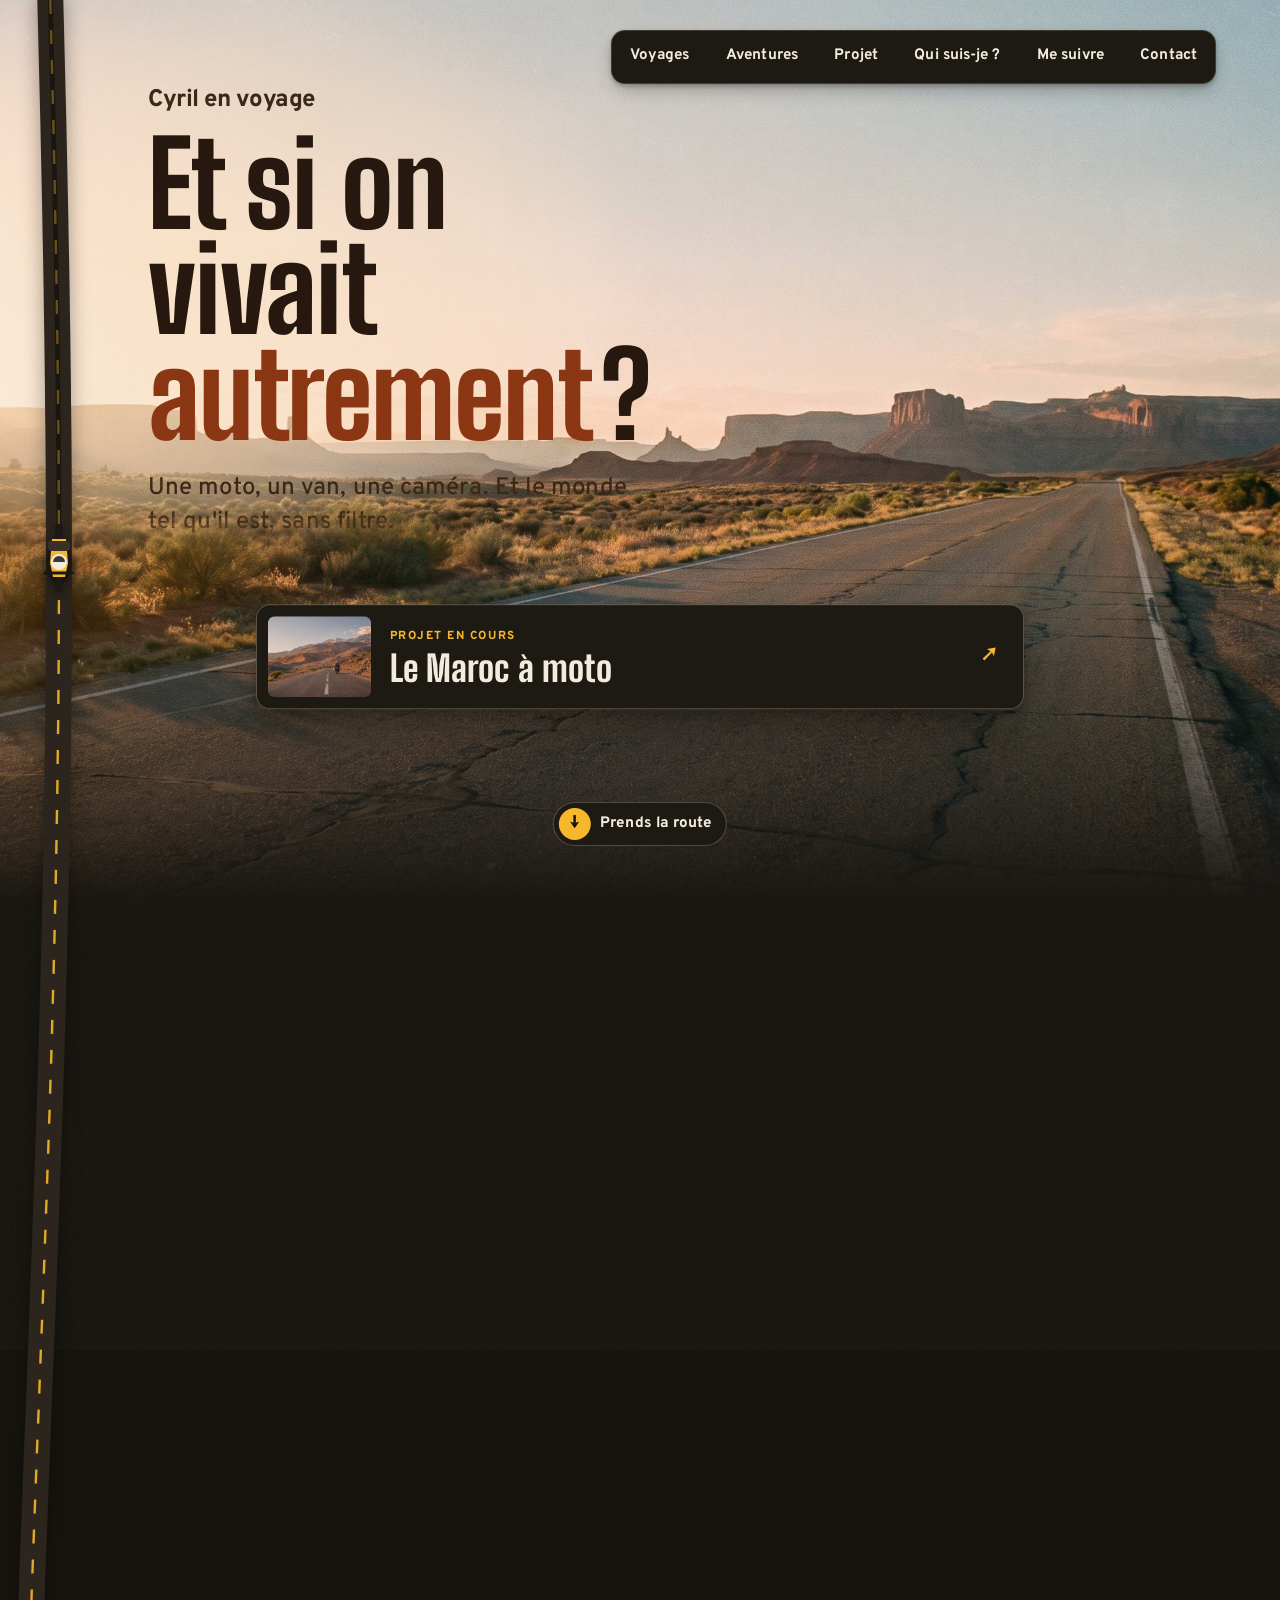
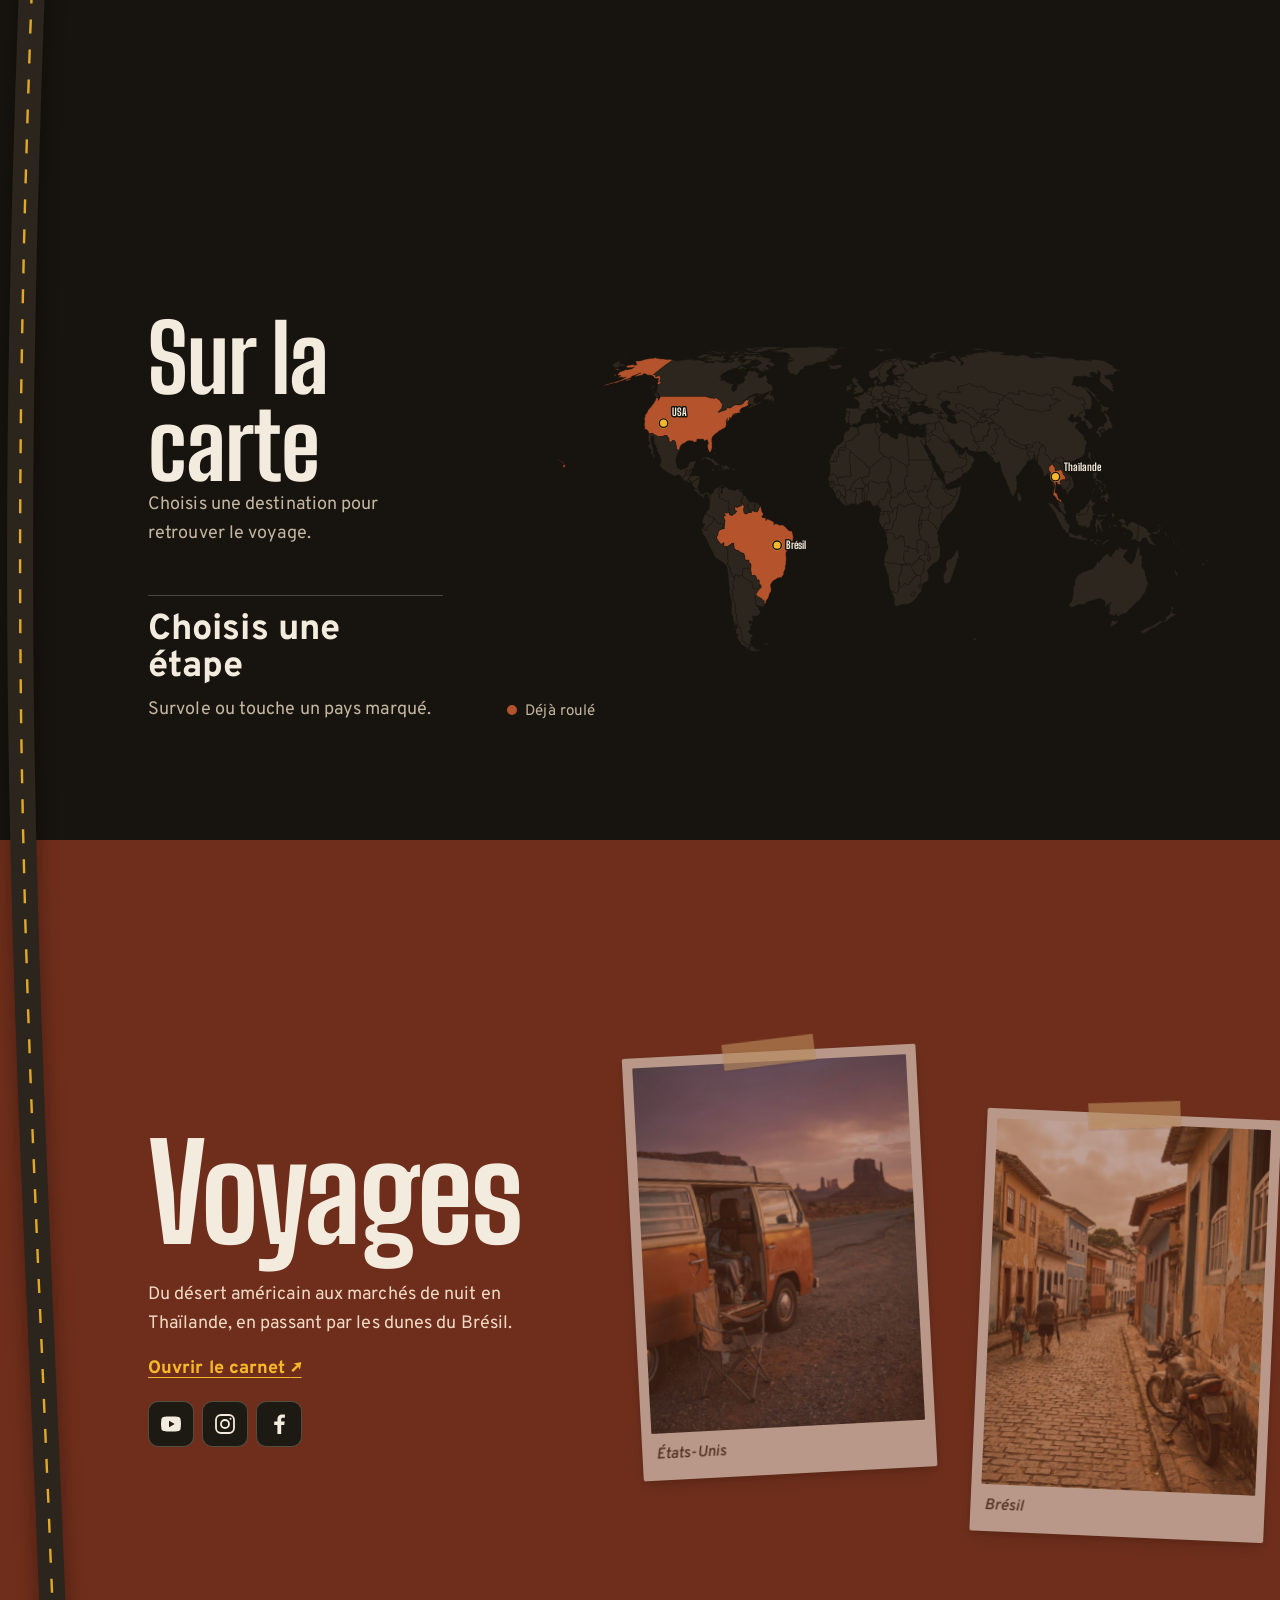
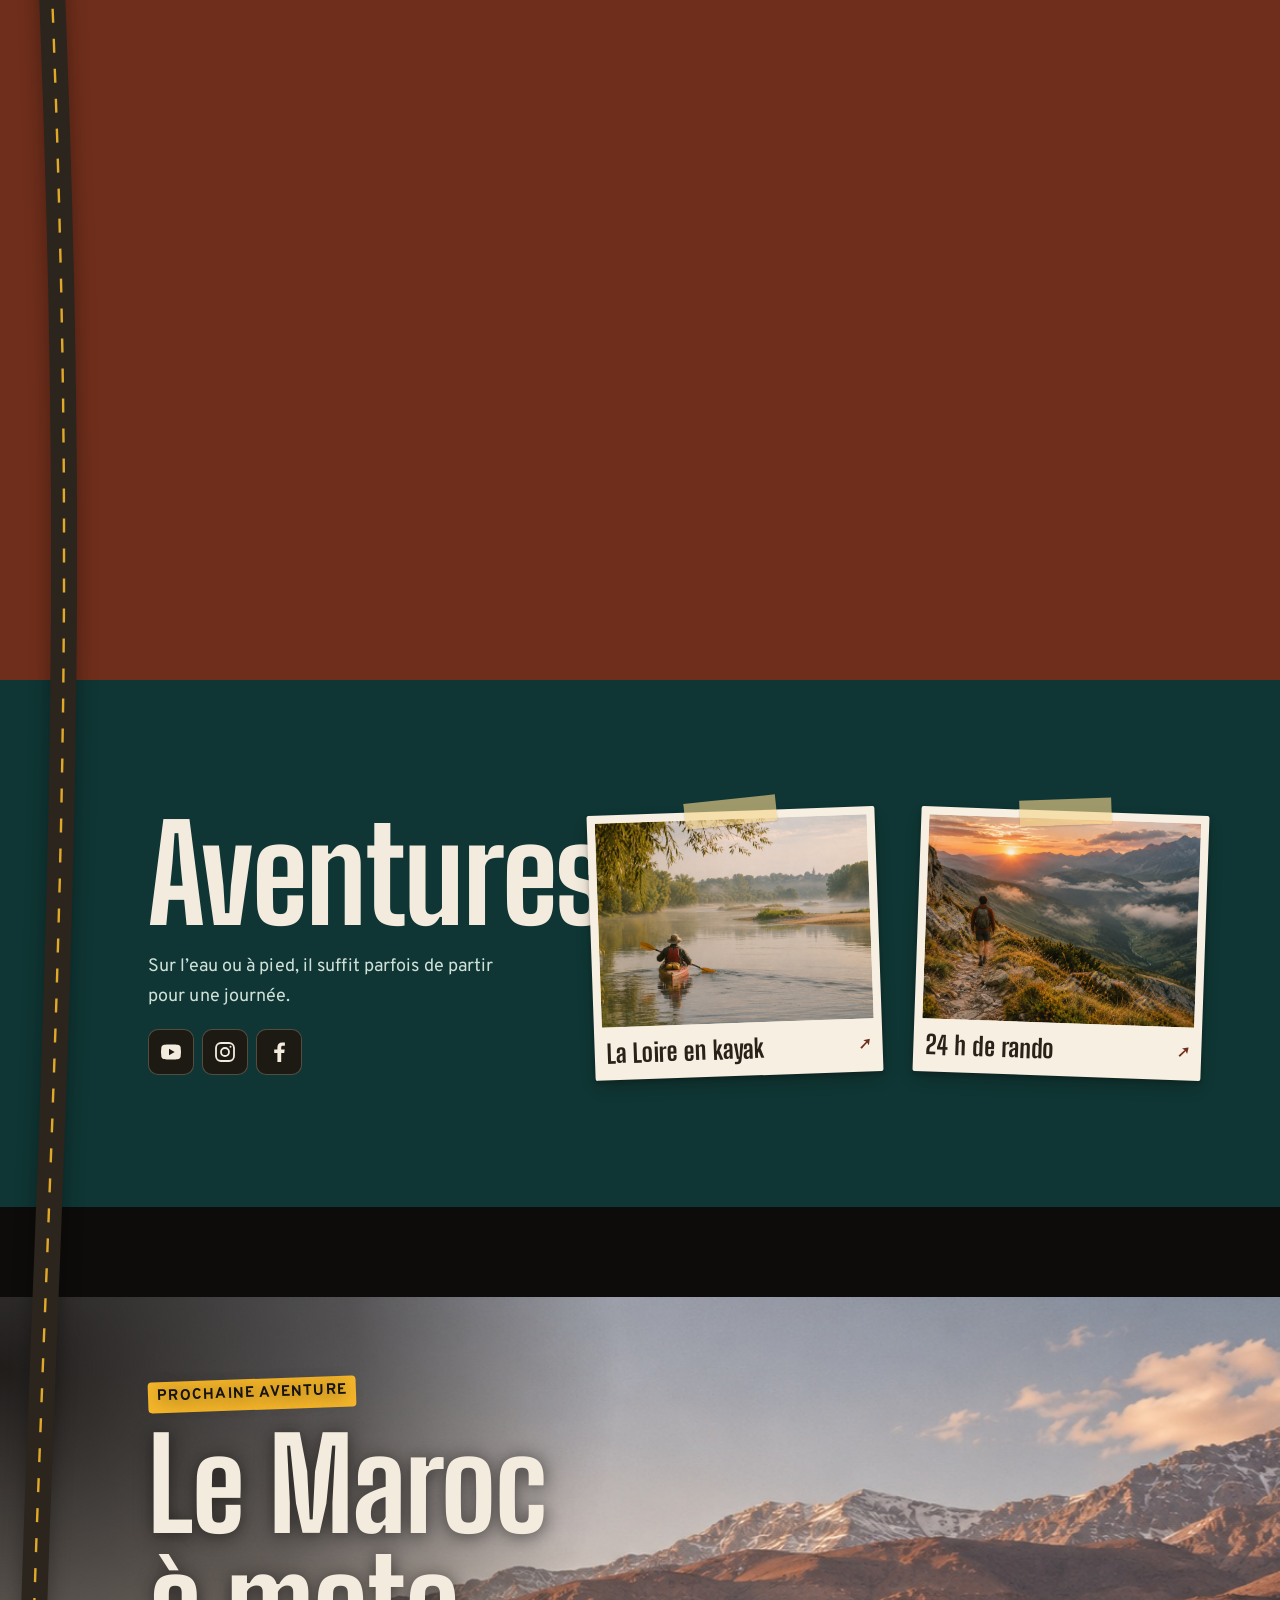
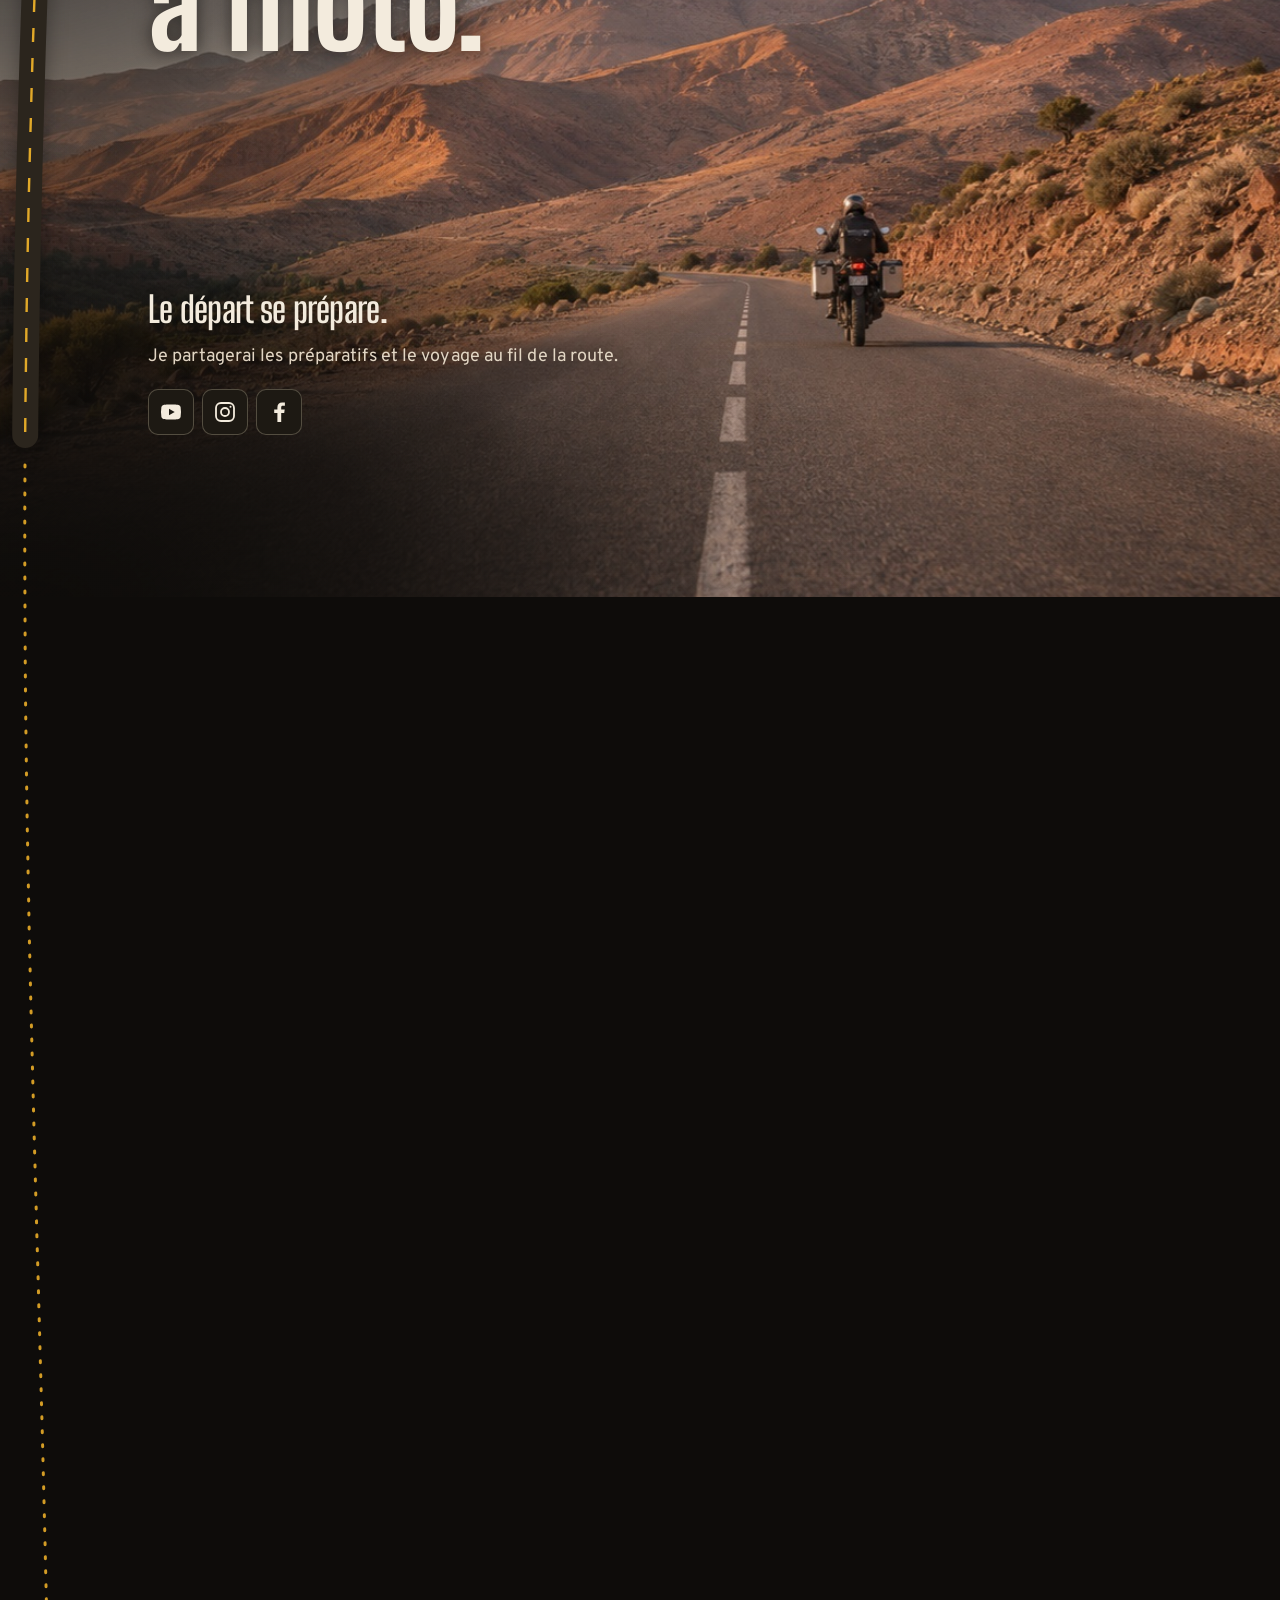
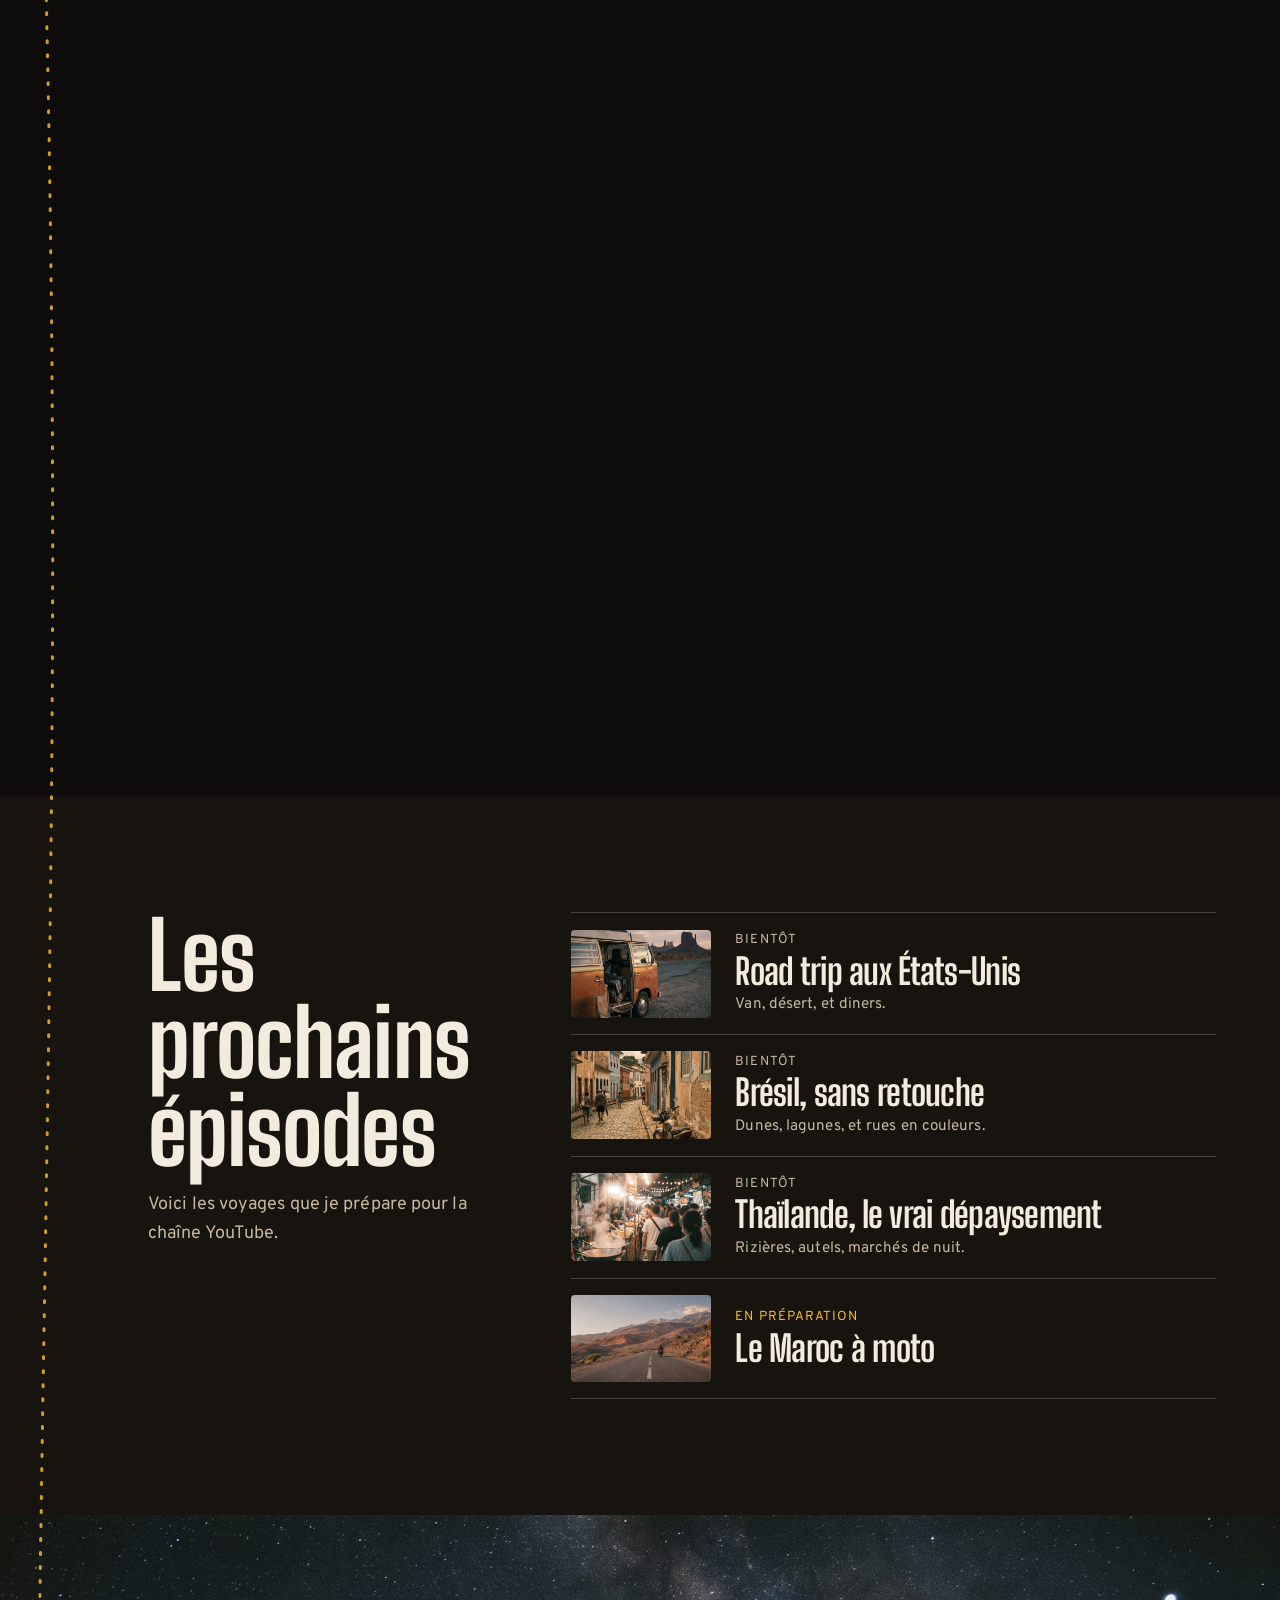
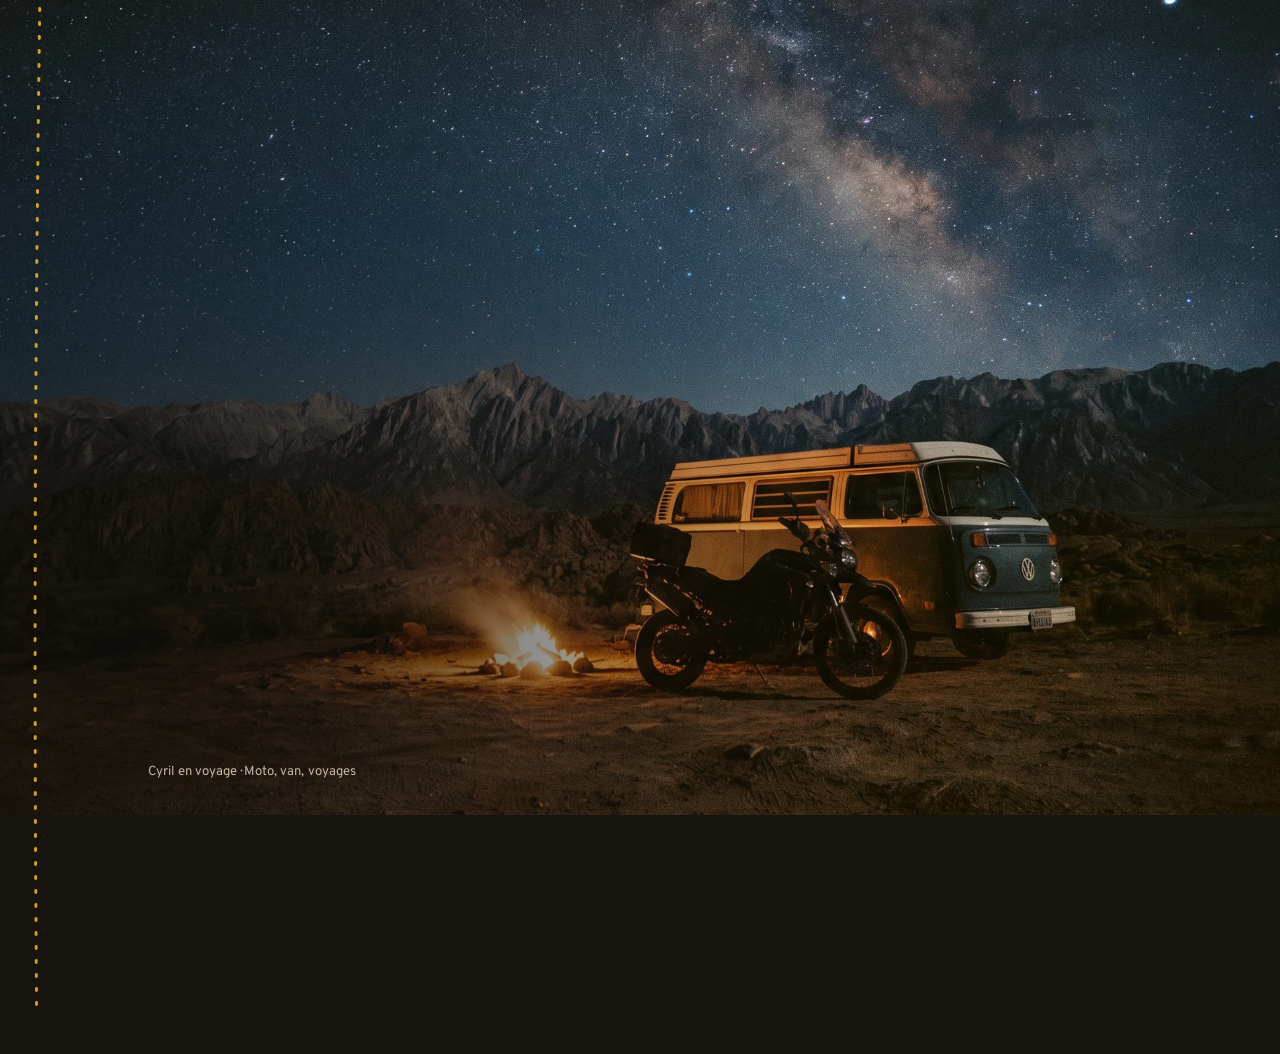
==== commit 180272a3: "Mettre à jour les carnets et la présentation de Cyril" ====
--- a/index.html
+++ b/index.html
@@ -128,7 +128,7 @@
         <svg class="carte__map" viewBox="0 0 1000 520" role="group" aria-labelledby="map-desc">
           <desc id="map-desc">Carte des voyages aux États-Unis, au Brésil et en Thaïlande.</desc>
           <g class="carte__lands"><path class="land" d="M983.1,350.5L984.0,349.9L984.6,351.0L983.5,352.9L981.6,353.4L980.3,352.9L980.6,351.3L982.0,350.1ZM989.4,347.1L987.3,348.0L985.4,348.7L985.5,347.4L987.1,346.6L988.0,346.4L990,345.3L990,345.3L989.4,347.1ZM10,345.3L10,345.3L10,345.3L10.5,345.1L10.7,346.9L10.5,347.1L10.5,347.1L10,345.3Z"/><path class="land" d="M594.0,289.2L594.5,289.6L604.5,297.2L604.6,299.4L608.5,303.1L607.2,307.7L607.3,309.8L609.0,311.2L609.0,312.2L608.2,314.4L608.3,315.5L608.1,317.3L609.0,319.6L610.0,323.3L610.9,324.1L608.6,326.2L605.6,327.7L603.9,327.6L602.9,328.7L601.0,328.8L600.2,329.3L597.0,328.3L594.9,328.6L594.3,323.5L593.5,321.8L593,320.8L590.3,320.1L588.7,319.0L587.0,318.3L585.9,317.7L584.8,316.8L583.4,312.1L581.9,310.0L581.4,307.8L581.7,305.9L581.2,302.5L582.4,302.3L583.4,300.9L584.5,299.0L585.2,298.2L585.2,297.0L584.6,296.1L584.4,294.7L585.2,294.2L585.4,292.0L584.3,289.9L585.3,289.4L588.3,289.5Z"/><path class="land" d="M477.2,184.4L477.2,184.7L477.2,185.3L477.0,190.7L468.4,190.5L468.1,199.6L465.6,199.9L464.9,201.7L465.3,206.9L454.8,206.9L454.1,208.1L454.3,206.6L454.4,206.6L460.4,206.3L460.8,205.0L461.9,203.4L463.0,198.4L466.8,194.6L468.2,190.1L469.0,189.9L470.0,187.1L472.2,186.8L473.2,187.2L474.3,187.2L475.2,186.4L476.8,186.3L476.8,184.4Z"/><path class="land" d="M216.6,114.9L216.3,114.9L214.1,112.0L213.5,110.7L210.3,109.5L211.2,107.0L213.0,105.3L211.2,104.1L212.9,101.8L212.0,99.8L213.3,98.4L215.8,97.1L217.4,95.4L215.4,93.7L216.2,90.7L216.9,88.9L216.2,87.7L215.9,86.7L216.2,85.4L213.2,86.2L209.6,87.6L209.6,86.0L209.4,84.9L208.1,84.2L206.2,84.1L223.0,71.0L233.7,63.4L236.6,63.9L238.2,64.8L239.9,65.0L242.8,64.2L245.9,63.6L248.4,63.8L252.4,63.0L256.1,62.5L256.3,63.3L258.3,62.9L260.0,62.0L261.0,62.2L261.9,63.9L266.1,62.6L264.5,64.0L267.2,63.7L268.6,63.2L270.8,63.3L272.7,64.1L276.2,64.8L278.4,65.1L280.5,65.0L281.8,66.0L278.0,67.0L281.0,67.4L286.4,67.2L288.5,66.8L289.2,68.1L292.4,67.0L291.4,66.2L293.4,65.5L295.8,65.4L297.6,65.2L298.6,65.7L299.3,66.8L301.7,66.6L304.1,67.5L307.4,67.2L310.2,67.2L311.2,66.0L313.3,65.6L315.6,66.3L313.7,68.2L316.5,66.6L318.0,66.7L320.8,64.7L319.9,63.5L318.5,62.7L320.8,60.7L324.3,59.4L326.4,59.7L327.5,60.5L328.0,62.5L325.4,63.5L328.6,63.8L326.7,65.8L330.7,64.3L331.8,65.6L329.9,67.0L330.5,68.4L333.8,66.9L336.8,65.2L338.8,63.1L341.3,63.3L343.8,63.5L345.6,64.5L344.9,65.5L342.6,66.5L343.0,67.6L342,68.6L336.9,70.1L334.0,70.4L332.5,69.8L331.0,70.8L327.6,72.7L326.2,73.6L322.6,75.1L319.6,75.3L317.2,76.3L315.9,77.8L313.3,78.0L309.2,80.0L304.8,82.7L302.4,84.6L300.0,87.5L302.8,87.9L302.0,90.3L301.5,92.3L304.9,91.8L308.1,92.9L309.6,93.9L310.3,95.2L312.5,95.9L314.1,97.1L317.6,97.2L319.9,97.5L318.1,99.8L317.2,102.6L317.0,105.8L318.9,108.5L321.1,107.5L323.9,104.6L325.2,100.2L324.4,98.8L328.7,97.5L332.3,95.6L334.5,93.8L335.4,92.0L335.3,89.8L333.9,87.9L338.1,85.2L338.6,83.0L340.5,79.3L342.3,78.7L345.4,79.4L347.3,79.6L349.4,79.0L350.8,79.8L352.4,81.1L352.5,82.1L356.1,82.3L354.8,84.3L353.6,87.5L355.4,87.9L356.1,89.4L359.9,88.0L363.4,85.2L365.4,84.0L365.9,86.3L367.0,89.5L367.8,92.6L366.2,94.3L368.3,95.8L369.6,97.3L372.8,98.0L373.9,98.9L373.8,101.2L375.4,101.6L375.8,102.6L374.8,105.8L372.7,106.9L370.8,107.8L366.6,108.9L362.8,111.2L358.8,111.7L354.2,111.1L350.7,111.1L348.3,111.3L345.5,113.4L342.0,114.7L337.0,118.6L333.1,121.4L335.3,120.9L340.7,117.0L346.6,114.5L350.2,114.2L351.6,115.6L348.6,117.6L348.1,120.9L348.0,123.2L350.6,124.7L354.6,124.2L358.2,120.8L357.6,123.0L358.7,124.1L355.1,126.1L349.2,128.0L346.4,129.2L342.9,131.5L341.2,131.2L342.0,128.6L347.1,126.1L343.3,126.2L340.5,126.5L339.6,124.8L341.2,120.6L340.5,119.8L338.7,120.3L338.3,119.5L335.6,121.8L333.9,124.1L332.5,125.5L331.3,126.0L330.5,126.2L330,126.9L325.6,126.9L321.9,126.9L320.6,127.5L317.2,129.7L316.8,130.0L315.5,131.2L313.3,131.2L311.0,131.2L309.7,131.7L309.8,132.3L309.6,133.3L309.4,133.6L305.6,135.2L302.9,135.7L299.4,137.4L298.8,137.4L298.2,136.9L298.1,136.4L298.3,136.1L299.3,135.0L301.2,133.2L302.7,131.4L303.4,128.7L304.2,125.9L302.4,124.4L302.9,123.9L302.8,123.5L302.1,123.5L301.9,123.0L302.1,122.3L301.5,122.6L300.9,122.5L301.2,122.2L300.8,121.9L301.0,121.2L299.6,120.2L298.2,119.2L296.6,118.0L295.0,116.9L292.4,117.8L291.7,117.8L289.2,117.0L287.1,117.4L285.4,116.5L283.3,116.0L281.8,115.9L281.4,115.4L281.9,113.7L281.1,113.7L280.4,114.9L275.7,114.9L267.8,114.9L259.9,114.9L253.0,114.9L246.1,114.9L239.3,114.9L232.3,114.9L230.0,114.9L223.1,114.9ZM328.7,78.9L331.0,77.9L333.8,77.9L333.4,78.3L330.1,79.6L328.7,79.6ZM354.1,57.9L352.9,57.0L353.5,56.4L354.5,56.3L358.4,56.5L360.8,57.4L360.6,57.9L358.7,57.8L356.7,57.8L354.5,58.0ZM335.6,79.8L336.9,79.1L337.7,79.2L337.9,79.6L336.2,80.9L335.4,80.7L335.4,80.0ZM332.5,54.4L330.9,55.0L328.4,54.9L326.7,54.5L328.4,53.8L331.3,53.4L332.3,54.0ZM336.0,50.9L335.2,50.9L332.0,50.8L331.9,50.5L335.4,50.5L336.4,50.7ZM332.7,49.4L334.3,49.8L333.3,50.2L330.4,50.5L329.3,50.2L329.1,49.7L329.6,49.2L331.8,49.3ZM341.3,55.3L338.6,55.1L334.4,54.6L334.6,53.8L335.2,53.1L334.1,52.5L330.6,52.3L329.1,51.9L330.4,51.4L333.9,51.4L335.4,51.9L338.8,51.9L339.9,52.3L338.9,52.8L340.6,53.2L341.4,53.5L343.7,53.6L346.2,53.7L349.3,53.4L353.0,53.2L355.8,53.3L357.2,53.9L357.1,54.5L355.6,54.9L352.6,55.2L350.5,55.1L345.1,55.3ZM306.6,50.1L308.8,50.3L307.7,50.7L304.0,51.0L302.0,50.6L303.9,50.2ZM308.2,49.3L310.1,49.6L307.7,49.8L304.8,49.8L305.1,49.6L307.3,49.3ZM374.1,108.1L372.2,110.0L369.8,112.5L371.6,111.5L372.9,112.1L371.8,113.2L373.5,114.0L374.8,113.2L376.8,114.1L375.4,116.3L377.2,115.8L377.0,117.4L377.1,119.2L375.3,121.9L374.2,122.0L372.8,121.4L374.1,119.0L373.6,118.6L370.0,121.2L368.7,121.1L370.8,119.7L368.8,118.9L366.2,119.1L361.7,119.0L361.7,118.1L363.5,117.1L362.8,116.3L365.4,114.5L369.5,109.9L371.5,108.2L373.8,107.2L374.8,107.4ZM333.6,72.9L335.2,73.7L336.9,74.3L336.3,75.4L337.9,75.2L338.8,76.0L336.5,76.7L333.7,76.2L333.4,75.1L330.5,76.4L326.7,77.5L327.0,76.2L324.1,76.4L326.8,75.3L328.4,73.5L330.8,71.5L332.1,71.7L331.6,72.7L332.9,72.3ZM355.3,58.7L357.6,58.0L360.9,58.8L362.8,59.7L362.4,60.4L366.2,60.0L367.2,61.2L371.2,61.9L372.3,62.7L372.8,64.4L368.6,65.4L372.3,66.7L375.0,67.1L376.6,69.0L379.6,69.1L378.0,70.6L373.1,73.1L371.2,72.2L369.4,70.1L366.7,70.4L365.7,71.6L366.9,72.9L369.0,73.9L369.4,74.5L369.4,76.8L367.7,78.4L365.5,77.8L361.6,75.9L363.2,77.9L364.5,79.4L364.3,80.2L359.4,79.2L355.8,77.9L354.1,76.7L355.2,76.1L353.0,74.9L350.9,73.8L350.5,74.5L344.4,74.9L343.3,74.1L345.8,72.5L349.6,72.4L353.8,72.1L353.7,71.4L355.2,70.3L359.2,68.3L359.3,67.3L359.1,66.6L356.9,65.7L353.5,65.0L355.1,64.5L354.1,63.3L352.5,63.2L351.6,62.6L350.1,63.1L346.5,63.4L340.0,62.9L336.5,62.4L333.7,62.1L332.8,61.5L335.5,60.6L332.9,60.6L334.1,58.9L337.0,57.3L339.5,56.7L344.6,56.3L342.3,57.3L342.7,58.3L345.7,57.0L350.9,56.3L352.5,58.0L351.2,59.2ZM329.5,55.7L333.2,55.8L336.2,56.2L332.0,57.6L329.5,57.9L326.2,59.2L324.2,59.2L324.6,57.7L325.5,56.8L327.2,56.2ZM282.5,52.8L287.0,51.7L291.8,50.9L294.5,50.9L297.1,50.7L295.5,51.7L293.5,52.2L291.8,52.3L287.6,52.9L284.5,53.1ZM206.5,100.5L208.9,100.3L205.3,103.4L205.2,105.7L204.3,105.7L204.1,104.4L204.5,103.1L204.1,102.2L204.9,101.0L205.8,100.1ZM318.4,48.7L321.6,48.9L325.7,49.3L326.3,49.9L326.4,50.4L323.7,50.3L321.3,49.9L317.5,49.8L319.7,49.5L317.9,49.2ZM213.9,116.3L212.5,116.7L209.7,115.4L209.8,114.4L208.6,113.3L208.8,112.5L206.9,112.0L207.3,110.4L208.1,109.7L209.9,110.3L211.0,110.8L212.9,111.1L212.8,112.1L212.9,113.5L214.2,114.7ZM281.4,55.2L283.5,55.6L288.0,55.6L289.1,56.1L290.2,56.8L287.4,57.2L281.3,58.4L277.5,59.6L276.5,60.3L270.4,61.2L270.5,60.4L267.5,59.5L269.3,58.8L272.3,57.5L275.4,56.5L275.0,55.5ZM308.7,53.2L310.5,52.9L312.3,53.0L311.8,53.7L309.8,54.4L303.5,54.6L298.1,55.3L295.3,55.3L295.7,54.8L300.3,54.2L292.0,54.3L289.9,54.1L294.2,52.7L296.4,52.3L300.8,52.7L302.8,53.6L305.8,53.7L305.0,52.3L307.2,51.8L308.8,52.0L308.6,52.7ZM305.7,57.4L307.0,58.1L306.2,59.8L305.3,61.0L307.5,62.0L309.9,62.8L308.8,63.7L305.5,63.8L306.0,64.6L304.5,65.3L301.4,65.0L298.7,64.5L296.4,64.6L292.1,65.2L286.9,65.5L283.3,65.7L283.3,64.8L281.4,64.3L279.4,64.5L279.0,63.0L280.5,62.8L283.8,62.4L286.3,62.5L289.1,62.2L286.0,61.8L281.9,61.9L279.2,61.9L279.1,61.2L284.4,60.5L281.5,60.5L278.8,60.0L282.1,58.7L284.2,58.1L290.4,57.0L291.9,57.4L290.0,58.1L294.7,57.6L296.2,58.5L299.3,57.6L300.3,58.2L299.8,59.9L301.6,59.1L302.4,57.4L304.2,57.2ZM316.1,58.1L315.4,57.0L318.4,56.2L320.2,56.5L323.6,56.3L323.6,56.8L321.0,57.6L323.0,58.3L321.0,59.9L317.2,60.5L315.6,60.4L315.1,59.7L312.0,58.4L312.6,57.8ZM306.6,56.6L309.1,56.5L310.1,56.9L307.2,58.0L305.7,56.8ZM326.6,51.9L327.2,52.6L326.4,53.3L324.4,54.4L321.3,54.6L319.6,54.3L320.7,53.5L317.6,53.6L318.8,52.5L320.7,52.5L323.9,52.0L326.3,52.1ZM336.3,47.4L337.8,47.1L339.7,47.0L339.2,46.8L343.2,46.7L344.8,47.3L347.4,47.5L350.0,47.7L350.6,48.4L352.3,48.7L349.6,49.0L345.4,49.9L342.2,50.0L338.8,49.9L337.5,49.4L338.0,49.0L339.7,48.7L336.6,48.7L335.1,48.3L334.6,47.8ZM345.2,46.2L347.9,46.0L349.9,46.0L353.4,45.8L356.2,45.5L358.2,45.6L359.8,45.8L361.5,45.4L363.9,45.3L367.0,45.2L372.1,45.2L372.9,45.2L377.9,45.1L381.5,45.2L385.1,45.2L389.5,45.3L393.0,45.4L395.9,45.6L395.7,45.8L391.3,46.1L387.1,46.3L385.4,46.5L389.1,46.5L384.6,47.1L381.6,47.4L377.9,48.2L374.2,48.4L372.9,48.6L367.6,48.7L369.8,48.9L368.5,49.1L369.4,49.6L367.3,50.1L364.3,50.4L363.0,50.9L360.2,51.3L360.2,51.6L363.2,51.5L363.0,51.9L357.5,52.7L353.2,52.3L347.8,52.5L345.4,52.4L342.1,52.3L342.6,51.6L346.1,51.3L346.2,50.4L347.4,50.3L351.5,50.9L350.0,50.1L347.4,49.8L349.3,49.4L352.6,49.1L353.5,48.7L351.6,48.3L351.4,47.7L356.0,47.8L357.3,47.9L360.3,47.5L356.6,47.4L350.6,47.5L347.9,47.1L346.9,46.7L345.3,46.5ZM354.4,67.9L352.7,68.5L350.5,68.6L350.8,67.6L352.5,66.5L354.5,66.2L355.5,66.8L354.9,67.6ZM317.8,63.9L318.2,64.6L316.3,65.3L314.3,64.7L312.6,64.9L310.9,64.0L313.2,63.4L315.3,62.6L316.8,63.2L317.6,63.5ZM352.2,112.3L353.1,112.1L355.8,112.8L357.6,114.0L357.5,114.6L356.4,114.6L353.7,113.7ZM350.0,120.7L350.3,122.2L351.9,122.6L354.1,122.5L352.5,123.8L351.5,124.0L349.0,122.7L348.8,121.7Z"/><path class="land land--visited" d="M216.6,114.9L223.1,114.9L230.0,114.9L232.3,114.9L239.3,114.9L246.1,114.9L253.0,114.9L259.9,114.9L267.8,114.9L275.7,114.9L280.4,114.9L281.1,113.7L281.9,113.7L281.4,115.4L281.8,115.9L283.3,116.0L285.4,116.5L287.1,117.4L289.2,117.0L291.7,117.8L292.4,117.8L295.0,116.9L296.6,118.0L298.2,119.2L299.6,120.2L301.0,121.2L300.8,121.9L301.2,122.2L300.9,122.5L301.5,122.6L302.1,122.3L301.9,123.0L302.1,123.5L302.8,123.5L302.9,123.9L302.4,124.4L304.2,125.9L303.4,128.7L302.7,131.4L301.2,133.2L299.3,135.0L298.3,136.1L298.1,136.4L298.2,136.9L298.8,137.4L299.4,137.4L302.9,135.7L305.6,135.2L309.4,133.6L309.6,133.3L309.8,132.3L309.7,131.7L311.0,131.2L313.3,131.2L315.5,131.2L316.8,130.0L317.2,129.7L320.6,127.5L321.9,126.9L325.6,126.9L330,126.9L330.5,126.2L331.3,126.0L332.5,125.5L333.9,124.1L335.6,121.8L338.3,119.5L338.7,120.3L340.5,119.8L341.2,120.6L339.6,124.8L340.5,126.5L340.5,127.5L337.4,129.0L334.6,130.1L331.7,131.0L329.7,132.9L329.1,133.6L328.4,135.3L328.6,137.0L329.6,137.0L329.8,135.9L330.2,136.6L329.7,137.5L327.9,138.0L326.7,137.9L324.7,138.5L323.6,138.7L322.2,138.8L319.8,139.7L323.6,139.1L324.1,139.8L320.3,140.7L318.8,140.7L319.0,140.3L317.9,141.2L318.6,141.4L317.2,143.7L314.6,146.2L314.7,145.3L314.2,145.2L313.7,144.4L313.6,146.1L314.0,146.7L313.6,147.9L312.4,149.2L310.1,151.8L309.9,151.7L311.4,149.5L310.6,148.2L311.2,145.5L310.3,146.9L310.1,149.0L308.6,148.5L310.0,149.5L309.0,152.7L309.7,152.9L309.5,154.0L308.8,157.4L306.5,159.9L303.5,160.9L301.2,162.8L299.9,163.0L298.2,164.3L297.5,165.4L294.1,167.6L292.1,169.3L290.3,171.3L289.2,173.7L289.0,176.1L289.0,179.1L289.6,181.6L289.2,183.1L289.4,187.1L288.8,189.5L288.3,190.9L287.2,193.1L286.3,193.5L285.1,193.1L285.0,191.5L284.2,190.7L283.5,187.7L283.0,185.0L283.0,183.6L284.1,181.3L283.9,179.4L282.7,176.5L281.8,176.0L278.7,177.5L278.3,177.3L277.5,175.7L276.2,174.9L273.1,175.3L270.9,174.9L268.9,175.2L267.6,175.7L267.8,176.6L267.4,178.0L267.7,178.7L267.1,179.2L266.3,178.7L265.1,179.3L263.2,179.2L261.8,177.4L259.4,177.8L257.8,177.0L256.1,177.3L253.7,178.1L250.5,180.6L247.4,182.1L245.5,183.8L244.4,185.4L243.7,187.8L243.3,189.5L243.5,190.7L242.4,190.8L240.8,190.0L239.0,188.9L238.8,187.3L238.9,184.8L238.0,182.8L237.8,180.8L237.3,178.4L235.9,177.0L233.7,177.1L231.2,179.8L229.4,178.8L228.4,177.7L228.4,175.8L228.2,174.0L227.2,172.5L226.3,171.4L225.8,170.2L221.4,170.2L220.8,171.6L218.8,171.6L213.6,171.7L208.8,169.2L205.6,167.6L206.1,166.9L202.7,167.3L199.7,167.6L200.0,165.8L199.2,163.9L198.2,163.5L198.4,162.5L197.0,162.3L196.6,161.4L194.4,161.1L194.0,160.5L194.6,158.7L193.8,155.3L194.2,150.7L194.7,150.0L194.1,148.9L193.8,146.1L195.0,143.5L194.7,141.7L196.8,139.1L198.4,136.3L199.2,133.9L202.1,131.0L204.3,128.1L206.5,125.3L209.0,121.3L210.1,118.7L210.5,117.3L211.2,116.7L213.8,117.7L213.0,120.6L214.1,119.8L215.5,117.3ZM81.4,211.4L81.8,211.7L82.1,212.2L82.3,213.5L82.2,213.7L80.9,214.5L79.8,215.0L79.2,215.6L78.7,215.1L79.1,214.1L79.1,212.8L79.4,212.4L80.1,211.8L80.1,211.1L80.4,210.7L80.6,210.8ZM80.7,208.9L80.3,209.4L79.3,209.6L79.1,208.9L78.9,208.6L79.0,208.4L79.4,208.1L80.2,208.4ZM79.2,207.5L79.0,207.8L77.5,207.7L77.9,207.3ZM76.5,205.5L76.6,205.7L77.0,206.9L76.7,207.1L76.6,207.1L75.7,207.0L75.7,206.2L75.6,206.0ZM73.6,203.7L73.3,204.6L72.9,204.9L72.2,204.3L72.5,204.0L73.0,203.7ZM153.4,83.9L154.7,84.1L153.6,85.1L151.8,85.5L151.0,85.0L150.7,84.3ZM173.3,90.0L174.5,90.2L174.4,91.0L171.1,92.2L167.8,93.2L167.5,92.6L168.6,91.3L171.7,90.4ZM233.7,63.4L223.0,71.0L206.2,84.1L208.1,84.2L209.4,84.9L209.6,86.0L209.6,87.6L213.2,86.2L216.2,85.4L215.9,86.7L216.2,87.7L216.9,88.9L216.2,90.7L215.4,93.7L217.4,95.4L215.8,97.1L213.3,98.4L213.1,97.4L212.0,96.5L213.7,94.2L213.1,92.1L214.5,89.6L212.7,89.5L209.4,89.4L207.7,88.6L206.3,86.0L204.8,85.6L202.2,84.7L199.1,84.9L196.4,83.7L195.2,82.7L192.2,83.2L190.5,84.9L189.2,85.1L186.1,85.6L183.2,86.4L180.2,87.0L181.8,85.5L185.8,83.1L189.0,82.3L189.2,81.7L184.8,83.1L181.3,84.7L176.0,86.5L176.0,87.7L171.7,89.6L168.1,90.6L165.0,91.4L163.0,92.6L158.0,93.9L155.8,95.2L151.9,96.3L150.7,96.1L147.7,96.9L144.4,97.8L141.5,98.7L136.8,99.5L137.0,99.0L140.9,97.8L144.1,96.9L148.2,95.5L151.3,95.2L153.7,94.1L158.6,92.5L159.7,92.0L162.4,91.0L165.2,89.1L168.2,87.6L164.8,88.4L164.7,87.9L162.3,88.8L162.6,87.6L160.9,88.5L161.7,87.2L158.3,88.2L157.0,88.2L158.8,86.7L160.4,85.8L160.3,84.9L156.9,85.4L156.7,84.2L156.1,83.6L158.1,82.2L158.0,81.2L160.8,79.8L164.4,78.5L166.9,77.3L168.7,77.2L169.6,77.5L172.9,76.4L174.0,76.6L176.6,75.9L177.8,74.9L177.3,74.5L180.1,73.6L178.8,73.6L175.9,74.1L174.6,74.6L173.8,74.1L170.6,74.4L168.5,73.8L169.0,72.9L168.6,71.7L172.8,70.8L178.8,69.7L180.4,69.7L178.5,70.8L182.7,70.7L183.2,69.4L182.1,68.6L182.5,67.6L182.0,66.7L180.5,66.1L183.3,65.0L186.8,65.0L190.7,64.1L192.8,63.2L196.2,62.3L198.4,62.0L203.3,61.2L204.9,61.4L209.4,60.4L211.5,60.8L211.5,61.6L212.9,61.2L215.9,61.3L215.1,61.8L217.5,62.1L219.7,61.9L222.7,62.5L226.0,62.7L227.1,62.9L230.1,62.6L232.1,63.2ZM154.6,75.9L155.2,76.3L156.8,76.1L157.5,76.7L159.0,77.0L158.5,77.2L156.2,77.7L155.4,77.2L155.3,76.8L153.3,76.9L153.2,76.7Z" data-chapter="usa"/><path class="land" d="M701.1,114.2L700.4,116.2L698.7,116.5L700.1,119.5L699.5,120.8L694.3,119.9L695.2,125.3L694.3,126.0L690.2,127.2L694.7,132.6L693.4,133.4L694.3,135.2L692.6,134.8L690.9,133.6L687.2,133.3L683.2,133.2L682.5,133.6L678.5,132.2L677.4,132.9L677.7,134.8L673.4,133.7L671.9,134.1L671.9,135.5L670.7,136.1L668.3,138.3L668.0,140.6L667.1,140.6L665.9,139.1L662.8,139.0L661.4,136.4L660.2,136.4L659.3,133.2L655.6,130.9L651.6,131.1L648.9,131.6L645.7,128.8L643.4,127.6L639.0,125.4L638.5,125.1L632.9,127.0L636.4,138.5L635.2,138.7L632.8,136.2L630.9,135.3L628.4,136.0L627.6,137.0L627.2,136.3L627.5,134.9L626.7,133.8L623.6,132.8L621.8,130.0L620.2,129.2L619.9,128.2L622.3,128.4L621.7,126.2L623.6,125.7L625.8,126.2L625.4,123.2L624.4,121.3L622.0,121.4L619.8,120.7L617.5,122.0L615.5,122.7L614.2,122.2L614.0,120.6L611.9,118.6L610.2,118.7L607.7,116.7L608.3,114.4L607.5,113.8L608.4,110.6L611.2,112.3L610.8,110.2L614.5,107.1L618.0,107.0L623.7,109.0L626.8,110.1L628.8,108.9L632.3,108.9L635.8,110.4L636.1,109.5L639.4,109.6L639.4,108.3L635.0,106.3L636.5,104.9L635.8,104.2L637.6,103.4L635.2,101.5L635.8,100.6L643.6,99.6L644.4,99.0L649.4,98.0L650.8,96.8L655.0,97.4L657.2,100.2L659.2,99.6L662.5,100.5L663.1,102.0L665.1,101.9L669.3,99.3L668.9,100.1L672.9,102.3L681.8,109.4L682.2,107.9L686.2,109.6L689.1,108.9L690.6,109.4L692.6,111.0L694.5,111.6L696.2,112.8L698.9,112.5Z"/><path class="land" d="M636.4,138.5L632.9,127.0L638.5,125.1L639.0,125.4L643.4,127.6L645.7,128.8L648.9,131.6L651.6,131.1L655.6,130.9L659.3,133.2L660.2,136.4L661.4,136.4L662.8,139.0L665.9,139.1L667.1,140.6L668.0,140.6L668.3,138.3L670.7,136.1L671.9,135.5L672.7,135.8L671.4,137.9L673.6,139.1L675.1,138.3L678.6,140.0L676.3,142.3L674.3,142.0L673.3,142.0L672.6,141.1L672.6,139.7L669.6,140.4L669.5,142.5L669,144.3L666.8,144.1L666.7,145.5L668.7,146.3L670.0,148.7L669.6,152.1L667.5,151.4L666.1,151.4L665.6,149.3L661.9,147.9L658.8,146.3L656.7,144.8L653.3,142.6L651.1,139.3L650.1,138.7L647.5,138.8L646.3,138.2L645.3,135.6L641.5,134.0L640.1,135.8L638.3,136.9L639.2,138.5Z"/><path class="land" d="M890.9,295.4L895.6,297.9L900.6,300.1L902.4,302.0L903.8,303.9L904.0,306.1L908.4,308.4L908.9,310.3L906.3,310.7L906.7,313.2L908.8,315.7L910.1,319.6L911.7,319.5L911.3,321.1L913.3,321.8L912.4,322.5L915.1,324.0L914.6,325.1L912.7,325.3L912.2,324.4L909.9,324.0L907.2,323.4L905.5,321.0L904.2,319.0L903.2,315.8L899.8,314.1L897.3,315.2L895.5,316.4L895.5,319.2L893.1,320.4L891.7,319.8L888.8,319.7L890.2,307.5ZM923.0,299.3L924.0,300.5L924.2,302.5L923.2,303.5L922.9,301.3L922.3,299.8L921.1,298.6L919.6,297.0L917.7,295.9L918.5,295.0L919.9,296.0L920.8,296.9L922.0,297.8ZM918.6,307.5L917.0,308.4L915.5,309.2L914.1,309.2L911.9,308.2L910.4,307.1L910.8,306.0L913.2,306.5L914.7,306.2L915.3,304.4L915.7,304.3L915.8,306.3L917.4,306.0L918.3,304.8L919.9,303.4L919.8,301.2L921.5,301.2L922.0,301.8L921.8,303.8L920.7,306.1L919.2,306.4ZM928.4,305.6L929.1,306.4L930.3,308.8L931.4,310.1L930.9,311.1L930.1,311.5L929.1,310.1L928.1,307.7L927.8,304.8L928.2,304.5Z"/><path class="land" d="M890.9,295.4L890.2,307.5L888.8,319.7L886.8,316.6L884.1,315.9L883.3,316.9L879.7,317.0L881.3,314.0L883.1,313.0L882.8,308.9L881.8,305.8L876.6,302.6L874.4,302.3L870.4,298.9L869.5,300.7L868.4,301.0L867.9,299.7L867.9,298.0L865.9,296.2L868.9,294.8L870.9,294.9L870.7,293.9L866.6,293.9L865.6,291.7L863.1,291.0L862.0,289.2L865.8,288.3L867.2,287.0L871.6,288.6L872.0,290.0L872.7,296.0L875.4,298.2L877.9,294.3L881.1,292.0L883.6,292.0L886.0,293.3L888.0,294.7ZM844.6,318.8L844.8,319.6L844.7,320.7L842.6,323.4L840.1,324.3L839.8,323.8L840.3,322.6L841.7,320.3ZM871.0,311.4L871.0,308.6L871.6,307.2L872.3,306.0L872.8,307.1L872.6,308.9ZM826.6,270.2L825.1,273.6L827.3,277.1L826.9,278.8L830.0,282.3L826.8,282.7L825.9,285.3L826.0,288.7L823.3,291.2L823.1,294.9L821.8,300.6L821.4,299.3L818.2,301.0L817.2,298.7L815.3,298.5L813.9,297.3L810.6,298.6L809.6,296.8L807.8,297.0L805.5,296.6L805.2,291.6L803.9,290.6L802.6,287.4L802.2,284.1L802.5,280.6L804.1,278.2L804.6,280.7L806.5,282.8L808.3,282.0L810.1,282.3L811.7,280.4L813.0,280.1L815.6,281.1L817.9,280.3L819.2,275.1L820.2,273.8L820.9,269.6L824.1,269.6ZM858.6,296.1L861.6,297.2L862.5,300.1L860.3,298.5L858.0,298.2L856.4,298.5L854.5,298.3L855.2,296.3ZM851.5,299.8L849.7,299.1L849.2,297.5L852.0,297.3L852.6,298.6ZM854.7,277.5L855.0,279.6L856.6,279.9L856.9,281.4L856.8,284.7L855.4,284.3L855.0,286.6L856.1,288.6L855.3,289.0L854.2,286.7L853.3,281.9L853.8,278.9ZM841.0,282.4L844.1,282.2L846.8,279.5L847.3,280.3L845.2,284.1L843.1,284.8L840.4,284.0L835.8,284.2L833.3,284.8L833.0,287.6L835.4,290.9L836.9,289.2L842.1,288.0L841.9,289.7L840.7,289.1L839.4,291.3L836.9,292.8L839.4,297.6L838.8,298.8L841.1,303.2L840.9,305.6L839.4,306.7L838.4,305.4L839.9,302.3L837.1,303.8L836.5,302.7L836.9,301.3L835.0,299.1L835.4,295.5L833.5,296.6L833.5,301.0L833.3,306.3L831.5,306.8L830.4,305.7L831.4,302.3L831.2,298.7L830.0,298.7L829.2,296.1L830.5,293.7L830.9,290.7L832.4,285.1L832.9,283.5L835.3,280.8L837.5,281.9ZM831.1,323.9L827.8,321.3L830.5,320.6L831.8,321.7L832.6,322.8L832.3,323.8ZM834.8,317.5L836.7,317.2L839.3,315.9L838.6,317.9L834.4,319.0L830.8,318.5L830.9,317.2L833.2,316.4ZM826.4,316.8L828.1,316.5L828.6,318.1L825.3,318.9L823.4,319.4L821.9,319.3L823.1,317.2L824.6,317.2L825.5,315.9ZM800.0,309.6L800.3,311.0L805.6,311.3L806.3,309.8L811.3,311.6L812.1,314.0L816.1,314.7L819.3,316.9L816.0,318.3L813.1,316.8L810.6,316.9L807.8,316.6L805.3,316.0L802.2,314.5L800.2,314.2L799.0,314.6L794.1,313.1L793.8,311.5L791.2,311.2L793.4,307.7L796.8,307.9L798.9,309.3ZM789.5,289.7L789.9,292.3L790.8,294.4L792.8,294.7L794.1,297.1L793.2,301.7L792.8,307.5L789.7,307.6L787.6,304.5L784.2,301.4L783.1,299.2L781.1,296.1L779.8,293.3L777.7,288.1L775.3,285.0L774.5,281.8L773.4,278.8L770.9,276.5L769.3,273.3L767.2,271.2L764.1,267.1L763.7,265.2L765.5,265.3L769.8,266.1L772.5,269.7L774.7,272.2L776.3,273.8L779.1,277.8L781.9,277.9L784.3,280.4L785.9,283.6L788.0,285.3L786.9,288.3L788.5,289.6Z"/><path class="land" d="M346.3,466.9L347.8,468.2L349.9,470.3L353.6,471.9L357.0,472.6L356.6,474.0L354.6,474.1L353.0,473.2L351.7,473.1L349.3,473.1ZM350.6,395.8L350.5,398.6L350.5,402.1L351.3,405.5L350.9,406.2L351.2,408.4L351.4,410.2L355.3,413.1L355.5,415.4L357.4,416.8L357.7,418.4L356.4,422.7L353.2,424.4L348.4,425.1L345.6,424.8L346.7,426.7L346.9,429.1L347.8,430.7L346.7,431.9L344.3,432.3L341.6,431.1L340.9,432.0L342.3,435.2L344.2,436.1L345.2,435.1L346.5,436.8L344.6,437.7L343.3,439.7L344.1,442.8L344.1,444.5L341.9,444.5L340.6,446.1L340.8,448.3L344.0,450.6L346.4,451.2L346.7,453.9L344.6,455.5L344.6,459.0L343.0,460.1L342.7,461.5L344.8,464.5L347.0,466.1L346.0,466.0L343.7,465.5L338.1,465.1L336.4,463.5L335.4,461.3L334.0,461.5L332.7,460.5L331.0,457.4L332.2,456.1L332.1,454.2L331.2,452.7L331.3,450.1L330.5,446.1L329.5,444.3L330.4,443.7L329.6,442.5L328.3,441.9L328.6,440.6L327.0,439.4L325.1,435.8L325.9,435.1L324.1,431.2L323.5,427.9L323.2,425.0L324.3,423.9L322.5,420.7L321.6,417.6L322.8,415.5L321.9,412.7L322.5,409.4L321.6,406.3L320.8,405.6L318.1,399.7L318.8,396.2L317.8,392.9L318.0,389.7L319.0,386.4L320.4,384.2L319.3,382.8L319.6,381.7L318.4,375.8L320.9,374.1L321.2,370.3L320.7,369.4L322.4,366.2L326.1,367.1L328.1,369.7L328.7,366.8L331.7,366.9L332.3,367.7L338.1,373.5L340.4,374.1L344.0,376.7L347.0,378.1L347.6,379.7L345.9,385.0L348.8,386.0L351.8,386.5L353.8,385.9L355.7,383.2L355.6,380.1L356.9,379.5L358.5,381.5L358.9,384.3L357.0,386.2L355.5,387.7L353.1,391.1Z"/><path class="land" d="M346.3,466.9L349.3,473.1L351.7,473.1L353.0,473.2L352.9,474.3L351.4,475.1L350.3,475.0L348.9,474.8L346.9,474.0L344.4,473.6L340.8,472.1L337.8,470.6L333.1,467.5L335.3,468.1L339.3,469.9L342.8,470.9L343.3,469.6L343.1,467.7L344.6,466.6ZM311.2,350.8L312.9,353.3L313.6,355.9L315.3,357.4L314.9,360.9L317.0,365.0L318.9,369.9L320.7,369.4L321.2,370.3L320.9,374.1L318.4,375.8L319.6,381.7L319.3,382.8L320.4,384.2L319.0,386.4L318.0,389.7L317.8,392.9L318.8,396.2L318.1,399.7L320.8,405.6L321.6,406.3L322.5,409.4L321.9,412.7L322.8,415.5L321.6,417.6L322.5,420.7L324.3,423.9L323.2,425.0L323.5,427.9L324.1,431.2L325.9,435.1L325.1,435.8L327.0,439.4L328.6,440.6L328.3,441.9L329.6,442.5L330.4,443.7L329.5,444.3L330.5,446.1L331.3,450.1L331.2,452.7L332.1,454.2L332.2,456.1L331.0,457.4L332.7,460.5L334.0,461.5L335.4,461.3L336.4,463.5L338.1,465.1L343.7,465.5L346.0,466.0L344.0,465.9L343.3,466.6L341.7,467.6L342.7,470.2L341.8,470.3L338.8,469.4L335.3,467.5L331.7,465.8L330.0,464.1L329.8,462.4L327.8,460.5L325.1,455.5L324.8,452.6L326.2,450.3L322.3,449.4L323.3,446.7L322.0,441.6L325.1,442.7L323.9,436.2L322.0,435.3L322.7,439.3L321.0,438.8L320.0,434.3L318.7,428.4L319.1,426.2L317.3,423.0L315.9,419.3L316.9,419.2L316.8,413.8L317.0,408.4L316.7,403.4L314.8,398.2L314.8,395.4L313.5,391.1L314.1,386.8L313.1,380.0L312.5,372.6L311.9,364.6L310.8,358.7L309.5,353.6L310.8,352.7Z"/><path class="land" d="M581.2,302.5L581.7,305.9L581.4,307.8L581.9,310.0L583.4,312.1L584.8,316.8L583.7,316.4L580.0,317.0L579.2,317.5L578.4,319.8L579.0,321.5L578.3,325.9L577.9,329.6L578.6,330.2L580.4,331.7L581.2,331.0L581.3,335.0L579.2,334.9L578.2,332.9L577.2,331.3L575.1,330.8L574.6,328.9L572.8,330.1L570.7,329.5L569.8,327.9L568.1,327.5L566.8,327.6L566.7,326.5L565.7,326.4L564.5,326.1L562.7,326.7L561.5,326.6L560.9,326.9L561.1,322.5L560.2,321.2L560.1,318.9L560.5,316.6L560.0,315.2L560.0,312.9L556.6,312.9L556.9,311.6L555.5,311.6L555.3,312.2L553.6,312.4L552.9,314.5L552.5,315.5L550.9,314.9L550.0,315.5L548.2,315.8L547.2,313.8L546.5,312.6L545.8,310.4L545.1,307.6L537.0,307.5L536.0,308.0L535.2,307.9L534.0,308.4L533.7,307.3L534.4,306.9L534.5,305.3L534.9,304.3L535.9,303.5L536.7,303.9L537.6,302.5L539.1,302.5L539.3,303.6L540.3,304.2L542.0,301.9L543.6,300.1L544.3,298.9L544.2,295.8L545.5,292.2L546.7,290.2L548.6,288.4L548.9,287.2L549.0,285.9L549.4,284.6L549.3,282.5L549.6,279.1L550.1,276.8L550.9,274.8L551.1,272.6L551.3,270.0L552.4,268.1L553.9,266.9L556.2,268.1L557.9,269.5L560.0,269.9L562.0,270.6L562.8,268.3L563.2,268.1L564.5,268.4L567.5,266.6L568.6,267.4L569.5,267.2L569.9,266.3L571.0,266.0L573.1,266.4L574.8,266.5L575.7,266.1L577.5,269.2L578.7,269.6L579.4,269.0L580.7,269.3L582.3,268.5L582.9,270.1L585.4,272.5L585.3,276.9L586.4,277.4L585.5,278.7L584.5,279.7L583.4,281.7L582.8,283.4L582.7,286.4L582.0,287.8L582.0,290.7L581.2,291.7L581.1,293.9L580.7,294.2L580.4,296.3L581.1,298.0Z"/><path class="land" d="M615.3,291.9L613.7,288.9L613.6,275.2L615.9,271.0L616.7,269.8L618.4,269.8L620.9,267.1L624.5,267.0L631.9,255.8L633.7,252.7L634.8,250.4L634.7,248.5L634.5,244.7L634.4,243.2L634.5,243.2L635.3,243.1L636.6,242.5L638.0,242.2L639.2,240.9L640.3,240.9L640.4,241.9L640.3,244.1L640.4,246.0L639.9,247.3L639.3,251.4L638.2,255.5L636.7,260.3L634.5,265.7L632.2,269.9L629.1,275.0L626.3,278.0L622.2,281.7L619.6,284.6L616.6,289.1L615.9,291.1Z"/><path class="land" d="M608.5,303.1L604.6,299.4L604.5,297.2L594.5,289.6L594.0,289.2L594.0,285.2L594.8,283.7L596.1,281.3L597.1,278.5L595.9,274.2L595.5,272.4L594.2,269.8L595.8,267.6L597.7,265.1L599.1,265.7L599.2,267.8L600.1,269.0L602.0,269.0L605.6,272.2L606.5,272.2L607.1,272.1L607.7,272.6L609.6,272.9L610.4,271.3L612.9,269.7L614.0,271.0L615.9,271.0L613.6,275.2L613.7,288.9L615.3,291.9L613.3,293.4L612.6,295.0L611.6,295.3L611.2,297.9L610.3,299.4L609.7,301.9Z"/><path class="land" d="M567.8,255L565.6,253.3L564.7,252.3L564.4,251.1L564.9,249.6L564.8,248.0L563.2,245.7L562.8,244.1L562.8,243.3L561.8,242.2L561.7,240.0L561.1,238.6L560.1,238.8L560.3,237.4L561.0,235.9L560.6,234.4L561.5,233.3L560.9,232.4L561.5,230.1L562.7,227.4L565.0,227.7L564.2,213.2L564.2,211.7L567.3,211.7L566.9,204.5L577.6,204.5L588.0,204.5L598.6,204.5L599.8,208.0L599.3,208.7L600.0,212.4L601.3,216.7L602.4,217.6L604.0,219.0L602.8,221.0L600.8,221.6L600.1,222.8L600.0,225.2L599.1,230.6L599.5,232.0L599.2,235.2L598.3,238.8L596.7,240.7L595.7,243.5L595.5,245.0L594.2,246.0L593.5,249.9L593.7,253.3L593.6,250.4L593.2,250.3L593.2,248.4L592.8,247.2L591.3,245.7L590.9,243.0L591.1,240.3L589.8,240.1L589.6,240.9L588.0,241.1L588.7,242.2L589.0,244.4L587.6,246.4L586.3,249.1L584.9,249.5L582.5,247.3L581.5,248.1L581.3,249.1L579.9,249.8L579.8,250.6L577.0,250.6L576.6,249.8L574.7,249.7L573.7,250.4L572.9,250.0L571.4,247.9L570.9,246.9L569.0,247.4L568.3,249.1L567.6,252.4L566.7,253.1L565.9,253.5Z"/><path class="land" d="M564.2,213.2L565.0,227.7L562.7,227.4L561.5,230.1L560.9,232.4L561.5,233.3L560.6,234.4L561.0,235.9L560.3,237.4L560.1,238.8L561.1,238.6L561.7,240.0L561.8,242.2L562.8,243.3L562.8,244.1L561.1,244.8L559.7,246.3L557.8,250.3L555.3,252.0L552.6,251.8L551.8,252.2L552.1,253.5L550.7,254.8L549.6,256.2L546.1,257.6L545.4,256.8L544.9,256.7L544.4,257.7L542.2,258.0L542.6,256.9L541.7,254.4L541.3,252.8L540.1,252.2L538.4,250.0L539.0,248.3L540.2,248.7L541.0,248.4L542.5,248.4L541.0,245.1L541.0,242.6L540.8,240.2L539.7,237.8L539.9,236.1L538.2,236.0L538.1,233.6L537.0,232.3L538.0,227.4L541.4,224.0L541.4,219.2L542.2,211.9L542.7,210.3L541.6,209.1L541.5,207.9L540.5,207.0L539.6,201.4L542.2,199.4L553.2,206.3Z"/><path class="land" d="M306.6,212.7L306.5,214.7L306.1,216.1L305.4,216.7L305.9,217.8L305.7,218.8L304.0,218.2L302.7,218.4L301.1,218.2L299.7,218.8L298.4,217.7L298.8,216.5L301.3,217.1L303.3,217.3L304.3,216.5L303.4,215.0L303.6,213.6L302.0,213.0L302.7,212.0L304.4,212.2Z"/><path class="land" d="M305.7,218.8L305.9,217.8L305.4,216.7L306.1,216.1L306.5,214.7L306.6,212.7L307.0,212.1L309.1,212.1L310.6,213.1L311.3,213.0L311.6,214.3L313.1,214.2L312.9,215.3L314.0,215.4L315.2,216.7L314.0,218.2L312.8,217.4L311.5,217.6L310.7,217.4L310.1,218.1L309.0,218.3L308.7,217.4L307.8,217.9L306.3,220.4L305.7,219.8Z"/><path class="land" d="M659.3,47.0L662.7,46.8L666.6,47.2L671.8,48.2L672.6,49.2L669.0,49.4L663.8,49.0L660.4,48.6L658.2,47.8L655.6,47.6ZM677.0,48.8L682.2,49.4L682.3,49.9L673.1,50.4L674.3,48.8L675.6,48.7ZM745.6,52.7L750.4,52.8L758.1,53.6L758.5,54.7L751.8,54.6L749.4,55.0L744.3,54.0L743.7,53.0ZM764.2,53.9L769.3,54.3L768.3,54.9L765.2,54.7L760.9,54.1L760.5,53.7ZM754.2,57.0L754.9,56.3L756.9,56.2L760.5,56.8L761.4,57.2L758.7,57.2L754.6,57.0ZM576.4,47.4L579.6,47.2L582.2,47.2L582.7,47.5L583.5,47.2L585.0,47.1L587.7,47.3L587.1,47.4L584.9,47.6L583.4,47.6L583.3,47.8L581.4,48.0L579.4,47.7L580.2,47.4ZM550.1,99.7L546.0,99.7L543.3,99.4L543.6,98.2L546.5,97.4L548.9,97.8L549.9,98.3L549.8,99.0ZM596.8,56.3L600.3,55.0L599.4,54.3L602.9,53.5L608.1,52.6L613.8,52.3L616.4,51.8L619.7,51.6L621.3,52.2L620.5,52.6L614.7,53.3L609.8,54.0L605.3,55.5L603.6,57.0L601.7,58.6L603.0,60.1L607.4,61.5L606.4,61.7L600.2,61.5L599.2,60.7L595.6,60.2L594.8,59.2L596.5,58.9L595.9,57.9L598.6,56.5ZM816.9,101.4L820.3,104.1L823.0,106.9L826.7,109.8L833.7,114.9L829.4,114.0L831.7,118.3L836.6,121.3L838.3,123.5L835.0,121.6L835.4,124.0L832.9,121.4L830.7,118.5L827.7,115.3L826.2,113.1L822.8,109.2L818.8,106.4L815.2,102.5L816.0,101.3L813.8,100.0L814.4,99.6ZM157.3,64.9L157.3,64.9L159.3,66.4L160.7,68.4L158.3,69.7L158.7,70.2L160.9,68.7L165.6,69.0L166.1,71.0L162.6,71.9L159.0,72.2L155.4,74.3L153.9,74.8L152.1,74.7L151.9,74.0L150.3,73.3L151.5,72.4L150.0,72.0L147.3,72.3L147.6,71.5L149.4,70.7L146.1,71.2L145.3,72.2L142.5,73.2L142.5,73.2L157.3,64.9ZM857.4,73.2L857.4,73.2L856.5,74.2L853.6,74.0L857.4,75.2L861.7,77.1L863.6,77.7L865.4,78.7L865.9,79.3L861.3,78.8L858.3,80.6L856.9,80.8L856.3,82.5L855.5,84.0L856.3,85.2L850.9,83.5L848.2,85.4L846.0,84.5L845.4,85.5L842.2,85.2L843.7,86.8L844.4,89.3L845.9,90.3L849.0,90.9L853.6,94.8L851.7,94.9L853.5,97.1L855.8,98.3L853.5,99.7L856.4,102.8L853.8,103.5L856.2,106.4L855.8,109.0L852.9,107.1L847.5,102.9L839.5,96.8L836.2,93.1L836.1,91.6L834.7,90.4L837.3,89.8L836.9,86.6L837.1,84.0L838.1,82.1L834.9,78.7L832.7,78.9L834.3,80.9L832.8,83.5L827.0,80.6L822.8,81.4L823.0,85.5L826.7,87.0L822.8,87.7L819.9,87.9L817.8,86.1L814.1,85.7L813.0,87.0L806.0,86.5L800.0,87.3L798.7,92.3L796.9,98.6L800.7,98.9L803.4,100.7L806.2,101.3L806.2,99.9L808.8,100.1L815.1,103.1L817.5,105.5L818.4,108.4L821.4,111.8L824.5,116.5L824.6,120.8L825.5,122.9L825.0,126.5L824.5,130.1L824.2,131.9L822.3,133.8L820.8,133.8L818.3,132.3L816.6,134.6L816.9,135.6L816.9,135.6L816.2,135.1L815.1,133.5L816.3,133.4L814.1,129.7L811.5,127.0L812.8,126.0L816.1,126.5L815.4,123.5L813.6,120.2L813.7,119.1L812.7,116.4L809.6,117.3L808.5,118.5L805.0,118.5L801.8,115.7L797.4,113.6L792.6,112.6L789.5,109.8L787.2,108.0L785.3,106.8L781.5,104.0L778.6,102.9L774.6,102.1L771.7,102.2L769.3,102.7L768.7,104.1L770.5,104.7L771.8,106.3L771.2,107.2L771.6,110.3L772.6,111.5L770.8,113.4L767.2,112.3L764.6,112.5L762.7,111.5L761.1,111.2L759.3,113.3L756.6,113.8L755.0,114.5L751.7,114.0L749.6,114.0L747.2,112.5L744.0,111.2L741.4,110.8L738.8,111.2L737.0,111.7L733.0,110.5L731.1,108.3L727.9,107.6L725.7,107.2L722.4,106.1L722.0,109.0L724.0,110.7L723.0,112.7L719.2,112.0L716.9,111.9L714.5,110.6L712.1,110.5L709.6,109.6L707.0,111.0L704.0,113.5L701.9,114.0L701.1,114.2L698.9,112.5L696.2,112.8L694.5,111.6L692.6,111.0L690.6,109.4L689.1,108.9L686.2,109.6L682.2,107.9L681.8,109.4L672.9,102.3L668.9,100.1L669.3,99.3L665.1,101.9L663.1,102.0L662.5,100.5L659.2,99.6L657.2,100.2L655.0,97.4L650.8,96.8L649.4,98.0L644.4,99.0L643.6,99.6L635.8,100.6L635.2,101.5L637.6,103.4L635.8,104.2L636.5,104.9L635.0,106.3L639.4,108.3L639.4,109.6L636.1,109.5L635.8,110.4L632.3,108.9L628.8,108.9L626.8,110.1L623.7,109.0L618.0,107.0L614.5,107.1L610.8,110.2L611.2,112.3L608.4,110.6L607.5,113.8L608.3,114.4L607.7,116.7L610.2,118.7L611.9,118.6L614.0,120.6L614.2,122.2L615.5,122.7L614.9,124.5L612.8,125.0L611.3,128.2L614.2,131.1L614.5,133.2L618.0,136.9L616.9,138.2L616.7,139.0L615.5,138.8L613.4,136.9L612.7,136.8L611.0,136.0L610,134.7L607.5,134.1L606.2,134.6L605.6,134.0L602.0,132.5L598.4,132.0L596.2,131.4L596.0,131.8L592.4,129.2L589.4,128.0L587.0,126.2L588.6,125.7L590.0,123.1L588.5,121.9L591.6,120.7L591.4,120.1L589.4,120.5L589.2,119.2L590.2,118.4L592.4,118.1L592.5,117.2L591.6,115.5L592.2,114.0L591.9,113.1L588.3,112.2L587.0,112.2L585.2,110.8L583.6,111.3L580.5,110.3L580.4,109.7L579.3,108.5L577.5,108.3L577.1,107.4L577.5,106.9L575.7,105.3L573.4,105.5L572.7,105.4L572.3,106.0L571.4,105.9L570.5,104.1L569.8,103.2L570.1,102.9L571.9,103.0L572.7,102.4L571.9,101.7L570.3,101.2L570.3,100.7L569.3,100.2L567.5,98.4L567.8,97.7L567.3,96.4L565.0,95.7L563.9,96.1L563.5,95.4L561.0,94.7L560.0,93.2L559.6,91.9L558.4,91.3L559.1,90.5L558.0,88.1L559.2,86.6L558.7,86.2L560.8,84.8L558.3,83.6L562.0,80.5L563.5,79.2L563.9,78.0L560.5,76.4L560.9,74.9L558.6,73.2L559.4,71.4L556.5,69.0L557.8,67.4L554.4,66.1L554.3,64.7L555.8,64.5L558.8,63.7L560.5,63.1L564.0,64.2L569.4,64.7L577.5,66.9L579.4,67.9L580.1,69.3L578.3,70.4L575.3,71.0L566.0,69.3L564.7,69.6L568.4,71.2L568.9,72.2L569.8,74.4L572.6,75.1L574.3,75.7L574.2,74.6L572.7,73.7L573.6,72.8L579.0,74.2L580.4,73.7L578.5,72.0L582.2,69.9L584.1,70.1L586.2,70.8L586.7,69.4L584.6,68.1L585.0,66.9L583.0,65.6L588.7,66.3L590.3,67.4L588.0,67.7L588.5,68.8L590.4,69.5L593.2,69.1L593.0,67.8L596.5,66.8L602.3,65.1L603.8,65.2L602.6,66.4L605.1,66.6L606.1,65.9L609.6,65.9L612.0,65.0L614.9,66.2L616.2,64.9L613.5,63.8L614.1,63.2L620.1,63.7L623.1,64.3L631.6,66.6L632.1,65.6L629.4,64.5L629.1,64.1L626.7,63.9L626.7,63.0L624.6,61.6L624.2,61.0L626.4,59.4L626.4,57.8L627.5,57.5L632.7,57.9L633.8,58.9L633.2,60.3L634.8,60.9L636.4,62.2L638.0,64.8L641.0,66.0L641.2,67.3L639.5,70.3L642.0,70.6L642.2,69.8L643.9,69.3L643.7,68.3L644.6,67.3L642.7,66.1L642.5,64.8L640.3,64.7L639.1,63.6L639.1,61.7L635.5,60.2L637.8,59.1L636.4,57.8L637.3,57.8L639.0,58.7L639.7,60.4L642.0,60.8L640.1,59.5L642.6,58.8L646.3,58.7L650.6,59.7L647.7,58.3L645.9,56.5L648.7,56.2L653.2,56.2L656.9,56.0L654.6,55.2L655.7,54.2L657.7,54.2L660.4,53.5L664.9,53.3L665.1,52.9L669.6,52.7L671.4,53.1L674.5,52.3L677.7,52.3L677.5,51.8L678.5,51.2L682.0,50.7L685.5,51.1L683.5,51.4L687.8,51.6L689.1,52.3L690.3,51.9L695.4,52.0L700.3,52.6L702.4,53.2L703.0,53.9L701.6,54.4L698.0,55.2L697.2,55.7L699.7,55.9L702.9,56.3L704.1,56.0L706.4,57.0L706.7,56.6L709.2,56.3L715.4,56.6L716.8,57.4L724.8,57.6L723.2,56.4L727.4,56.6L730.3,56.6L734.5,57.5L736.9,58.6L736.8,59.3L741.1,60.7L745.1,61.4L744.2,59.5L748.3,60.3L750.8,59.9L755.2,60.4L755.8,59.9L759.2,60.2L755.4,58.5L756.6,57.8L775.0,58.9L778.3,60.0L785.4,61.3L792.3,61.0L796.6,61.3L799.4,62.0L801.5,63.4L804.7,64.0L806.6,63.6L809.9,63.5L814.1,63.9L817.3,63.7L823.7,65.4L824.9,64.8L821.2,63.5L820.5,62.7L827.5,63.2L831.2,63.1L838.3,64.0L842.6,64.9L857.4,73.2ZM835.8,61.3L834.0,61.4L832.5,60.9L833.5,60.1L835.8,61.3ZM166.4,60.1L166.4,60.1L166.4,60.1L166.8,60.0L168.4,60.0L170.1,60.6L169.5,60.8L166.7,61.2L164.1,61.3L164.1,61.3L166.4,60.1ZM578.9,124.0L579.4,123.2L581.2,123.9L581.9,124.0L582.4,124.6L582.8,124.7L582.8,125L584.1,125.7L586.5,125.5L586.3,126.6L583.8,127.1L580.9,128.9L579.4,128.3L579.7,126.8L576.9,125.9L577.2,125.4L579.3,124.3Z"/><path class="land" d="M292.2,187.5L293.5,187.2L295.2,187.3L295.1,188.2L292.0,188.8ZM295.5,186.6L297.2,188.2L296.2,190.7L295.8,190.2L296.3,188.4L295.4,187.0ZM293.0,193.0L293.7,193.2L294.0,196.1L293.6,198.2L292.9,198.4L292.7,196.3L291.9,195.3Z"/><path class="land" d="M362.0,464.7L364.1,463.0L366.3,463.7L367.2,462.5L369.5,463.8L369.2,464.8L366.5,465.7L365.1,464.7L363.7,466.0Z"/><path class="land" d="M525.9,48.3L526.5,48.0L529.0,47.9L531.3,48.3L537.1,49.1L532.9,49.6L532.1,50.5L530.7,50.7L530.1,51.8L527.9,51.9L524.0,51.1L525.5,50.6L522.9,50.3L519.3,49.2L517.9,48.4L522.5,48.0L523.5,48.4ZM558.8,63.7L555.8,64.5L554.3,64.7L554.7,63.3L552.1,62.6L549.3,63.2L548.8,64.6L547.2,65.5L545.0,65.0L542.6,65.1L540.2,64.1L539.2,64.6L538.0,64.7L538.0,66.0L534.3,65.7L534.0,66.8L532.2,66.8L531.2,68.2L529.6,70.5L526.9,73.6L527.7,74.4L527.2,75.3L525.2,75.2L524.1,77.4L524.6,80.5L526.0,81.7L525.6,84.6L524.1,86.3L523.3,87.7L521.7,86.2L517.8,89.1L515.0,89.7L512.0,88.4L511.1,85.7L510.2,80.1L512.0,78.6L517.2,76.6L521.0,74.3L524.3,71.2L528.4,67.2L531.4,65.7L536.1,63.2L540.1,62.4L543.2,62.5L545.7,61.0L549.1,61.1L552.3,60.7L558.6,62.0L556.3,62.5ZM546.9,47.9L544.5,48.5L539.6,48.6L534.4,48.5L534.1,48.2L531.6,48.1L529.6,47.7L534.8,47.4L537.4,47.6L539.0,47.3L543.4,47.6ZM543.0,50.5L539.3,51.0L536.1,50.7L537.2,50.4L536.1,50.0L539.6,49.7L540.4,50.2Z"/><path class="land" d="M421.3,45.6L427.2,45.1L433.1,45.1L435.3,44.9L441.3,44.8L454.6,44.9L464.9,45.5L461.7,45.8L455.3,45.8L446.2,45.9L447.0,46.1L453.0,46.0L458,46.3L461.3,46.0L462.6,46.3L460.6,46.8L465.0,46.5L473.3,46.2L478.4,46.3L479.2,46.7L472.2,47.4L471.2,47.6L465.7,47.8L469.6,47.9L467.4,48.6L465.9,49.4L465.6,50.7L467.5,51.6L464.8,51.6L461.8,52.1L464.8,52.8L465.0,54.0L463.0,54.2L465.1,55.5L461.0,55.6L463.0,56.2L462.2,56.8L459.6,57.1L457.1,57.1L459.1,58.2L458.9,58.9L455.5,58.2L454.4,58.7L456.8,59.1L458.9,60.2L459.3,61.7L455.9,62.0L454.6,61.3L452.6,60.3L452.9,61.5L450.4,62.5L455.4,62.5L457.9,62.6L452.5,64.3L446.9,65.8L441.0,66.5L438.9,66.5L436.7,67.3L433.2,69.5L428.5,71.0L427.1,71.1L424.3,71.6L421.3,72.1L419.1,73.5L418.5,75.1L416.9,76.6L412.9,78.4L413.0,80.3L411.3,82.2L409.4,84.6L406.4,84.8L404.1,82.8L399.9,82.8L398.5,81.4L398.1,79.1L396.0,76.2L395.6,74.7L396.4,72.7L394.7,70.7L396.2,69.2L395.3,68.5L398.5,66.1L401.7,65.3L402.9,64.5L404.1,63.0L401.6,63.7L400.4,64.0L398.6,64.3L396.6,63.6L397.2,62.3L398.5,61.4L400.2,61.3L403.8,61.8L401.2,60.7L399.9,60.1L397.9,60.3L396.7,59.9L399.7,58.3L399.0,57.6L398.2,56.5L397.1,54.8L395.2,54.3L395.7,53.6L391.5,52.8L387.8,52.7L383.1,52.7L378.7,52.9L377.0,52.4L374.6,51.6L379.6,51.1L383.1,51.1L376,50.7L372.5,50.2L373.1,49.8L380.2,49.2L386.9,48.6L387.9,48.2L383.6,47.9L385.4,47.5L391.9,46.8L394.4,46.7L394.0,46.3L398.2,46.1L403.5,45.9L408.7,45.9L410.3,46.2L415.1,45.7L418.9,46.0L421.3,46.1L424.6,46.4L420.9,45.9Z"/><path class="land" d="M659.4,455.3L660.5,456.2L662.6,456.6L662.4,457.2L661.2,458.5L657.5,458.7L658.2,457.1L659.0,455.9Z"/><path class="land" d="M844.6,318.8L845.1,317.9L847.5,317.1L849.5,317.0L850.4,316.5L851.4,317.0L850.3,318.0L847.2,319.6L844.7,320.7L844.8,319.6Z"/><path class="land" d="M542.6,390.1L544.0,388.4L545.0,389.3L545.3,390.8L546.5,391.1L548.1,391.7L549.5,391.5L551.9,389.7L552.7,376.7L553.4,377.2L554.8,380.6L554.4,382.7L554.9,384.0L556.8,383.6L558.2,382.0L559.5,381.0L560.3,379.3L561.6,378.5L562.7,378.9L563.9,379.9L566.1,380.1L567.8,379.2L568.2,378.1L568.7,376.4L570.2,376.2L571.1,374.8L572.2,372.4L574.7,369.8L578.7,367.1L579.8,367.2L581.1,367.8L582.0,367.4L583.4,367.7L584.3,372.7L584.7,375.3L583.9,379.2L584.0,380.5L582.7,379.9L582.0,380.1L581.6,381.1L580.8,382.5L580.7,383.7L582.1,385.6L583.7,385.2L584.3,383.6L586.3,383.7L585.4,386.2L584.8,389.1L584.0,390.7L582.0,392.5L581.5,393.0L580.2,394.7L579.3,396.5L577.5,399.0L574.2,402.5L572.2,404.6L570.1,406.1L567.3,407.4L566.0,407.6L565.6,408.5L564.1,408.0L562.7,408.7L560.1,408.0L558.5,408.4L557.4,408.3L554.7,409.6L552.5,410.1L550.8,411.4L549.6,411.5L548.7,410.3L547.8,410.2L546.8,408.7L546.7,409.2L546.4,408.3L546.6,406.3L545.9,404.0L546.8,403.4L546.9,400.8L545.4,397.6L544.3,394.6L544.2,394.6ZM575.5,391.4L574.5,390.3L573.2,391.1L571.6,392.4L570.0,394.6L571.7,397.3L572.7,396.9L573.3,395.8L574.8,395.3L575.3,394.2L576.3,392.5Z"/><path class="land" d="M575.5,391.4L576.3,392.5L575.3,394.2L574.8,395.3L573.3,395.8L572.7,396.9L571.7,397.3L570.0,394.6L571.6,392.4L573.2,391.1L574.5,390.3Z"/><path class="land" d="M199.7,167.6L202.7,167.3L206.1,166.9L205.6,167.6L208.8,169.2L213.6,171.7L218.8,171.6L220.8,171.6L221.4,170.2L225.8,170.2L226.3,171.4L227.2,172.5L228.2,174.0L228.4,175.8L228.4,177.7L229.4,178.8L231.2,179.8L233.7,177.1L235.9,177.0L237.3,178.4L237.8,180.8L238.0,182.8L238.9,184.8L238.8,187.3L239.0,188.9L240.8,190.0L242.4,190.8L243.5,190.7L241.6,193.8L240.4,196.4L239.0,201.2L238.3,202.9L238.3,204.9L238.7,206.6L238.6,209.4L239.8,212.1L240.0,214.2L240.7,215.9L243.4,216.9L244.2,218.4L246.8,217.4L248.9,217.1L251.1,216.4L252.9,215.8L254.9,214.3L256.0,212.2L256.8,209.2L257.5,208.1L259.5,207.1L262.5,206.3L264.9,206.4L266.6,206.1L267.0,206.9L266.6,208.6L264.7,210.8L263.7,213.0L264.0,213.6L263.3,215.2L262.2,218.0L261.6,217.1L261.1,217.1L260.5,217.2L259.2,219.4L258.8,219.0L258.4,219.1L258.3,219.7L255.8,219.6L253.3,219.6L252.9,221.7L251.7,221.7L252.5,222.9L253.4,223.7L253.6,224.5L254.0,224.8L253.7,226.0L250.2,226.0L248.4,229.0L248.7,229.7L248.2,230.5L248.0,231.6L245.5,227.7L244.3,226.5L242.3,225.5L240.7,225.8L238.3,227.2L236.8,227.5L235.1,226.6L233.2,225.9L230.9,224.2L229.0,223.7L226.2,222.0L224.3,220.2L223.8,219.3L222.3,219.1L219.8,217.9L219.0,216.2L216.5,214.2L215.7,211.9L215.5,210.1L216.5,209.8L216.4,208.8L217.3,207.8L217.6,206.6L217.1,205.0L217.3,203.5L216.8,201.7L215.5,198.2L213.6,195.4L213.0,193.2L211.1,191.7L210.9,190.9L212.0,188.7L211.0,187.9L210.0,186.2L210.2,183.7L208.8,183.4L208.0,181.6L207.4,179.9L207.7,178.8L207.3,176.2L207.4,173.5L207.9,172.2L206.6,170.9L205.7,171.0L204.6,170.1L203.6,171.5L203.4,173.1L202.6,175.7L202.9,177.1L204.0,179.5L204.1,180.3L204.4,180.6L204.3,181.8L204.8,181.7L204.5,184.0L205.0,184.9L205.1,186.1L206.2,187.9L206.0,191.2L206.3,192.7L206.5,194.4L206.1,196.3L207.3,196.4L207.9,198.0L208.4,199.6L208.2,200.3L206.7,201.6L206.2,201.5L206.1,199.4L205.0,197.3L203.6,195.6L202.5,194.7L203.4,192.1L203.6,190.2L202.7,189.1L201.4,187.5L200.9,188.0L200.6,187.1L199.2,186.2L198.4,184.2L198.7,183.9L199.7,184.1L201.2,182.8L201.8,181.2L200.8,178.8L199.6,177.8L199.5,175.6L199.4,173.4L199.4,170.6Z"/><path class="land" d="M350.6,395.8L352.2,395.4L355.3,398.1L356.2,398.0L359.3,400.2L361.7,402.1L363.7,404.4L362.9,406.0L364.0,407.9L363.3,410.1L360.9,411.9L358.8,411.3L357.5,411.6L354.9,410.2L353.2,410.3L351.2,408.4L350.9,406.2L351.3,405.5L350.5,402.1L350.5,398.6Z"/><path class="land land--visited" d="M364.0,407.9L362.9,406.0L363.7,404.4L361.7,402.1L359.3,400.2L356.2,398.0L355.3,398.1L352.2,395.4L350.6,395.8L353.1,391.1L355.5,387.7L357.0,386.2L358.9,384.3L358.5,381.5L356.9,379.5L355.6,380.1L355.8,378.1L355.9,376.0L355.6,374.0L354.6,373.4L353.6,374.0L352.6,373.8L352.1,372.4L351.4,369.2L350.7,368.1L348.8,367.1L347.8,367.8L344.9,367.1L344.4,362.2L343.3,360.2L344.1,359.5L343.6,357.4L344.1,355.8L344.3,353.0L343.4,350.7L341.8,349.7L341.3,348.3L341.5,346.1L336.3,346.0L334.8,341.7L335.6,341.7L335.4,340.1L334.7,339.0L334.4,336.9L332.7,335.8L331.0,335.8L329.8,334.8L327.9,334.0L326.7,332.6L323.5,332.0L320.3,328.7L320.3,326.2L319.9,324.8L319.9,322.0L316.4,322.7L315.0,324.1L312.7,325.6L312.2,326.7L310.8,326.8L308.7,326.5L307.2,327.1L306.0,326.7L305.7,321.0L303.6,323.2L301.2,323.1L300.0,321.1L298.1,320.9L298.6,319.3L296.9,317.1L295.5,313.7L296.2,313.1L296.1,311.5L297.8,310.4L297.4,308.4L298.0,307.1L298.1,305.4L301.2,302.8L303.5,302.1L303.8,301.5L306.3,301.7L307.3,291.5L307.4,289.9L306.9,287.7L305.7,286.3L305.7,283.6L307.3,283.0L307.8,283.4L307.9,282.0L306.3,281.6L306.3,279.2L311.7,279.3L312.6,278.0L313.4,279.2L313.9,281.4L314.4,281.0L316.0,282.9L318.1,282.7L318.7,281.6L320.7,280.7L321.9,280.1L322.2,278.5L324.2,277.4L324.1,276.6L321.7,276.3L321.4,274.0L321.6,271.5L320.4,270.5L320.9,270.2L322.9,270.6L325.1,271.6L325.9,270.7L327.9,270.1L331.1,268.7L332.1,267.3L331.8,266.2L333.2,266.1L333.9,266.9L333.4,268.6L334.4,269.1L335.0,270.9L334.2,272.2L333.7,275.4L334.3,277.2L334.5,279.0L336.2,280.7L337.6,280.9L337.9,280.2L338.8,280.0L340.0,279.4L340.9,278.4L342.5,278.7L343.1,278.6L344.6,278.9L344.9,278.1L344.5,277.4L344.7,276.3L345.9,276.6L347.2,276.2L348.8,277.0L349.9,277.8L350.8,276.8L351.4,276.9L351.8,278.0L353.1,277.7L354.2,276.3L355.1,273.5L356.8,270.1L357.8,270.0L358.4,272.0L359.9,278.5L361.3,279.2L361.4,281.7L359.3,284.8L360.2,285.9L365.1,286.5L365.2,290.3L367.3,287.8L370.8,289.2L375.4,291.5L376.8,293.6L376.3,295.7L379.6,294.6L385.0,296.5L389.1,296.4L393.3,299.5L396.9,303.7L399.0,304.7L401.4,304.9L402.4,306.1L403.5,310.8L404.0,313.1L403.1,319.2L401.8,321.6L398.1,326.8L396.5,331.0L394.7,334.2L394.0,334.2L393.4,336.9L394.0,343.8L393.6,349.5L393.5,351.9L392.8,353.3L392.7,358.2L390.4,362.9L390.3,366.6L388.3,368.1L387.9,370.3L385.0,370.3L381.0,371.6L379.3,373.2L376.4,374.3L373.7,377.1L371.9,380.6L371.9,383.3L372.6,385.2L372.7,388.7L372.3,390.4L370.8,392.4L369.0,398.4L367.2,401.2L365.8,402.8L365.3,406.0Z" data-chapter="bresil"/><path class="land" d="M308.7,326.5L310.8,326.8L312.2,326.7L312.7,325.6L315.0,324.1L316.4,322.7L319.9,322.0L319.9,324.8L320.3,326.2L320.3,328.7L323.5,332.0L326.7,332.6L327.9,334.0L329.8,334.8L331.0,335.8L332.7,335.8L334.4,336.9L334.7,339.0L335.4,340.1L335.6,341.7L334.8,341.7L336.3,346.0L341.5,346.1L341.3,348.3L341.8,349.7L343.4,350.7L344.3,353.0L344.1,355.8L343.6,357.4L344.1,359.5L343.3,360.2L343.2,359.1L340.4,357.3L337.9,357.2L333.3,358.3L332.5,361.5L332.7,363.4L332.3,367.7L331.7,366.9L328.7,366.8L328.1,369.7L326.1,367.1L322.4,366.2L320.7,369.4L318.9,369.9L317.0,365.0L314.9,360.9L315.3,357.4L313.6,355.9L312.9,353.3L311.2,350.8L312.4,346.9L310.9,343.8L311.4,342.6L310.7,341.2L311.6,339.4L311.3,336.2L311.2,333.7L311.6,332.4Z"/><path class="land" d="M306.3,301.7L303.8,301.5L303.5,302.1L301.2,302.8L298.1,305.4L298.0,307.1L297.4,308.4L297.8,310.4L296.1,311.5L296.2,313.1L295.5,313.7L296.9,317.1L298.6,319.3L298.1,320.9L300.0,321.1L301.2,323.1L303.6,323.2L305.7,321.0L306.0,326.7L307.2,327.1L308.7,326.5L311.6,332.4L311.2,333.7L311.3,336.2L311.6,339.4L310.7,341.2L311.4,342.6L310.9,343.8L312.4,346.9L311.2,350.8L310.8,352.7L309.5,353.6L306.5,351.5L306.0,350.0L300.2,346.4L294.8,342.4L292.4,340.1L290.9,337.1L291.2,336.0L288.4,331.2L285.0,324.3L281.8,316.9L280.6,315.2L279.5,312.5L277.2,310.1L275.2,308.6L276.0,306.9L274.5,303.3L275.2,300.7L277.4,298.4L277.7,299.9L277.0,300.8L277.1,302.2L278.2,301.9L279.4,302.3L280.6,304.2L282.1,302.6L282.6,300.1L284.2,296.9L287.5,295.4L290.4,291.5L291.3,289.1L290.9,286.2L291.6,285.9L293.4,287.6L294.3,289.4L295.6,290.4L297.3,294.3L299.4,294.8L300.9,293.8L301.9,294.4L303.6,294.1L305.7,295.8L304.0,299.6L304.9,299.7Z"/><path class="land" d="M314.4,281.0L313.9,281.4L313.4,279.2L312.6,278.0L311.7,279.3L306.3,279.2L306.3,281.6L307.9,282.0L307.8,283.4L307.3,283.0L305.7,283.6L305.7,286.3L306.9,287.7L307.4,289.9L307.3,291.5L306.3,301.7L304.9,299.7L304.0,299.6L305.7,295.8L303.6,294.1L301.9,294.4L300.9,293.8L299.4,294.8L297.3,294.3L295.6,290.4L294.3,289.4L293.4,287.6L291.6,285.9L290.9,286.2L289.7,285.3L288.3,284.1L287.5,284.7L285.2,284.2L284.5,282.6L284.0,282.6L281.2,280.5L280.9,279.3L281.9,279.1L281.8,277.2L282.5,275.8L283.9,275.6L285.1,273.2L286.2,271.3L285.2,270.4L285.8,268.2L285.4,264.8L286.0,263.8L285.7,260.7L284.7,258.7L285.2,256.9L286.1,257.2L286.6,256.0L286.2,253.9L286.5,253.3L287.9,253.4L290.2,250.8L291.4,250.4L291.5,249.2L292.3,246.1L294.0,244.4L295.7,244.3L296.0,243.5L298.2,243.8L300.5,242.0L301.6,241.1L303.1,239.4L304.1,239.6L304.7,240.6L304.1,241.8L302.2,242.4L301.4,244.3L300.2,245.3L299.3,246.7L298.8,249.4L297.8,251.5L299.2,251.8L299.5,253.5L300.0,254.3L300.1,255.8L299.7,257.2L299.8,257.9L300.5,258.3L301.0,259.6L304.6,259.2L306.2,259.7L308.0,262.9L309.1,262.5L311.1,262.7L312.7,262.3L313.6,262.9L313.1,264.9L312.4,266.2L312.1,268.8L312.6,271.3L313.3,272.4L313.4,273.3L311.9,275.1L312.9,275.9L313.6,277.2Z"/><path class="land" d="M286.5,253.3L286.2,253.9L286.6,256.0L286.1,257.2L285.2,256.9L284.7,258.7L283.9,257.6L283.4,255.6L284.1,254.6L283.5,254.4L283.0,253.1L281.8,252.1L280.5,252.3L279.9,253.6L278.7,254.6L278.1,254.7L277.7,255.5L278.9,257.5L278.1,258.0L277.7,258.5L276.4,258.7L276.1,256.5L275.7,257.1L274.8,256.9L274.3,255.4L273.2,255.2L272.5,254.7L271.3,254.7L271.2,255.5L270.9,255.0L271.1,254.2L271.4,253.5L271.4,252.8L271.8,252.4L271.3,251.8L271.4,250.3L272.5,250.0L273.4,251.3L273.2,252.1L274.3,252.3L274.6,252.0L275.3,252.9L276.7,252.6L277.9,251.7L279.7,250.9L280.7,249.8L282.2,250.0L282.1,250.4L283.6,250.5L284.8,251.2L285.6,252.3Z"/><path class="land" d="M272.5,250.0L271.4,250.3L271.3,251.8L271.8,252.4L271.4,252.8L271.4,253.5L271.1,254.2L270.9,255.0L269.5,254.1L269.0,253.4L269.4,252.7L269.3,251.9L268.6,251.0L267.6,250.3L266.7,249.8L266.6,248.7L266.0,248.1L266.0,249.1L265.4,250.0L264.9,249.0L264.0,248.6L263.7,247.9L263.8,246.8L264.3,245.6L263.6,245.1L264.3,244.3L264.8,243.9L266.5,244.8L267.1,244.4L268.0,244.7L268.4,245.4L269.2,245.7L269.9,244.9L270.4,246.9L271.3,248.4Z"/><path class="land" d="M269.9,244.9L269.2,245.7L268.4,245.4L268.0,244.7L267.1,244.4L266.5,244.8L264.8,243.9L264.3,244.3L263.5,243.2L262.3,241.7L261.9,240.4L260.9,239.3L259.7,237.6L260.1,237.1L260.4,237.6L260.7,237.3L261.6,237.2L262.0,236.3L262.4,236.3L262.6,234.5L263.2,234.4L263.8,234.4L264.5,233.5L265.2,234.2L265.6,233.7L266.1,233.3L267.2,232.3L267.4,231.5L267.6,231.6L268.1,230.7L268.4,230.6L268.8,231.2L269.3,231.3L270.0,230.8L270.7,230.8L271.7,230.4L272.1,229.9L273.0,229.9L272.8,230.3L272.5,231.1L272.6,232.5L271.8,233.7L271.4,235.2L271.1,236.8L271.1,237.8L271.0,239.4L270.5,239.8L270.1,241.4L270.2,242.3L269.5,243.3L269.5,244.3Z"/><path class="land" d="M273.0,229.9L272.1,229.9L271.7,230.4L270.7,230.8L270.0,230.8L269.3,231.3L268.8,231.2L268.4,230.6L268.1,230.7L267.6,231.6L267.4,231.5L267.2,232.3L266.1,233.3L265.6,233.7L265.2,234.2L264.5,233.5L263.8,234.4L263.2,234.4L262.6,234.5L262.4,236.3L262.0,236.3L261.6,237.2L260.7,237.3L260.4,236.2L259.6,235.9L259.9,234.4L259.6,234.0L259.1,233.7L257.8,234.2L257.8,233.7L257.1,233.1L256.6,232.4L255.8,232.0L256.5,231.1L256.4,230.4L256.7,229.7L258.1,228.7L259.6,227.3L259.9,227.4L260.6,226.8L261.3,226.7L261.5,227.0L262.0,226.8L263.2,227.2L264.5,227.1L265.4,226.7L265.8,226.2L266.6,226.4L267.3,226.7L268.0,226.6L268.6,226.3L269.7,226.8L270.2,226.9L270.9,227.6L271.6,228.4L272.5,228.9Z"/><path class="land" d="M255.8,232.0L256.6,232.4L257.1,233.1L257.8,233.7L257.8,234.2L259.1,233.7L259.6,234.0L259.9,234.4L259.6,235.9L259.2,236.7L257.6,236.7L256.6,236.3L255.6,235.6L254.1,235.4L253.4,234.6L253.6,234.0L254.7,233.1L255.2,232.7L255.1,232.3Z"/><path class="land" d="M248.0,231.6L248.2,230.5L248.7,229.7L248.4,229.0L250.2,226.0L253.7,226.0L254.0,224.8L253.6,224.5L253.4,223.7L252.5,222.9L251.7,221.7L252.9,221.7L253.3,219.6L255.8,219.6L258.3,219.7L257.8,222.5L256.9,226.7L257.8,226.7L258.5,227.3L258.9,226.8L259.6,227.3L258.1,228.7L256.7,229.7L256.4,230.4L256.5,231.1L255.8,232.0L255.1,232.3L255.2,232.7L254.7,233.1L253.6,234.0L253.4,234.6L252.1,233.9L250.4,233.9L249.3,233.1Z"/><path class="land" d="M258.3,219.7L258.4,219.1L258.8,219.0L259.2,219.4L260.5,217.2L261.1,217.1L261.0,217.7L261.5,217.7L261.3,218.7L260.6,220.3L260.7,220.8L260.2,222.1L260.3,222.5L259.7,224.3L259.0,225.3L258.5,225.4L257.8,226.7L256.9,226.7L257.8,222.5Z"/><path class="land" d="M331.8,266.2L332.1,267.3L331.1,268.7L327.9,270.1L325.9,270.7L325.1,271.6L322.9,270.6L320.9,270.2L320.4,270.5L321.6,271.5L321.4,274.0L321.7,276.3L324.1,276.6L324.2,277.4L322.2,278.5L321.9,280.1L320.7,280.7L318.7,281.6L318.1,282.7L316.0,282.9L314.4,281.0L313.6,277.2L312.9,275.9L311.9,275.1L313.4,273.3L313.3,272.4L312.6,271.3L312.1,268.8L312.4,266.2L313.1,264.9L313.6,262.9L312.7,262.3L311.1,262.7L309.1,262.5L308.0,262.9L306.2,259.7L304.6,259.2L301.0,259.6L300.5,258.3L299.8,257.9L299.7,257.2L300.1,255.8L300.0,254.3L299.5,253.5L299.2,251.8L297.8,251.5L298.8,249.4L299.3,246.7L300.2,245.3L301.4,244.3L302.2,242.4L304.1,241.8L303.9,242.7L302.2,243.1L303.0,244.8L302.8,246.7L301.4,248.9L302.2,251.8L303.5,251.6L304.3,248.9L303.5,247.6L303.6,244.8L307.2,243.3L306.9,241.5L308.0,240.4L308.8,243.0L310.7,243.0L312.3,245.1L312.3,246.3L314.8,246.4L317.7,246.0L319.2,247.6L321.3,248.1L322.9,246.9L323.0,246.0L326.4,245.8L329.7,245.7L327.3,246.8L328.1,248.6L330.3,248.8L332.3,250.7L332.5,253.6L334.0,253.6L335.0,254.4L332.7,256.6L332.4,258.0L333.3,259.4L332.6,260.1L330.8,260.7L330.8,262.4L330.0,263.4Z"/><path class="land" d="M343.1,278.6L342.5,278.7L340.9,278.4L340.0,279.4L338.8,280.0L337.9,280.2L337.6,280.9L336.2,280.7L334.5,279.0L334.3,277.2L333.7,275.4L334.2,272.2L335.0,270.9L334.4,269.1L333.4,268.6L333.9,266.9L333.2,266.1L331.8,266.2L330.0,263.4L330.8,262.4L330.8,260.7L332.6,260.1L333.3,259.4L332.4,258.0L332.7,256.6L335.0,254.4L336.8,255.8L338.3,258.2L338.3,260.1L339.4,260.2L340.8,262.1L341.8,263.3L341.3,266.7L339.6,267.7L339.7,268.6L339.1,270.5L340.3,273.2L341.2,273.2L341.5,275.3Z"/><path class="land" d="M348.8,277.0L347.2,276.2L345.9,276.6L344.7,276.3L344.5,277.4L344.9,278.1L344.6,278.9L343.1,278.6L341.5,275.3L341.2,273.2L340.3,273.2L339.1,270.5L339.7,268.6L339.6,267.7L341.3,266.7L341.8,263.3L345.1,264.1L345.4,263.4L347.7,263.2L350.6,264.2L349.1,267.4L349.2,269.9L350.3,272.1L349.8,273.7L349.5,275.4Z"/><path class="land" d="M356.8,270.1L355.1,273.5L354.2,276.3L353.1,277.7L351.8,278.0L351.4,276.9L350.8,276.8L349.9,277.8L348.8,277.0L349.5,275.4L349.8,273.7L350.3,272.1L349.2,269.9L349.1,267.4L350.6,264.2L351.6,264.6L353.6,265.4L356.4,268.6ZM514.2,113.5L515.3,114.3L518.6,114.8L517.6,116.9L517.4,119.0L516.7,119.5L515.7,119.2L515.8,120.0L514.1,121.7L514.1,123.0L515.2,122.6L516.1,123.9L516.0,124.8L516.8,125.9L516.0,126.9L516.7,129.3L518.0,129.7L517.8,131.0L515.7,132.8L510.9,131.9L507.4,132.9L507.2,134.8L504.4,135.3L501.6,133.8L500.8,134.5L496.3,133.1L495.4,131.9L496.6,130.0L497.1,123.8L494.7,120.7L493.0,119.1L489.5,118.0L489.3,115.8L492.3,115.2L496.2,115.9L495.5,112.6L497.7,113.9L503.0,111.6L503.7,109.2L505.7,108.6L506.0,109.6L507.1,109.7L508.1,110.8L509.8,112.2L510.9,112.0L513.0,113.3L513.5,113.6ZM521.1,134.4L522.6,133.1L523.1,135.9L522.4,138.3L521.3,137.7L520.7,135.5Z"/><path class="land" d="M290.9,286.2L291.3,289.1L290.4,291.5L287.5,295.4L284.2,296.9L282.6,300.1L282.1,302.6L280.6,304.2L279.4,302.3L278.2,301.9L277.1,302.2L277.0,300.8L277.7,299.9L277.4,298.4L278.8,295.6L278.1,293.9L277.1,295.7L275.4,294.1L276.0,293.0L275.4,289.6L276.4,289.0L276.9,286.7L278.0,284.3L277.8,282.8L279.3,282.0L281.2,280.5L284.0,282.6L284.5,282.6L285.2,284.2L287.5,284.7L288.3,284.1L289.7,285.3Z"/><path class="land" d="M320.6,217.1L322.0,217.4L322.4,218.1L321.6,219.1L319.5,219.0L317.9,219.2L318.0,217.6L318.4,217.1Z"/><path class="land" d="M290.1,217.2L291.9,217.5L293.2,218.4L293.5,219.4L291.5,219.4L290.6,220.0L289.2,219.5L287.9,218.1L288.3,217.3L289.5,217.1Z"/><path class="land" d="M280.6,200.2L282.8,200.5L284.9,200.5L287.2,201.8L288.0,203.1L290.6,202.7L291.3,203.5L293.2,205.7L294.6,207.4L295.5,207.3L296.9,208.0L296.6,209.1L298.5,209.2L300.3,210.7L299.8,211.5L298.0,212.0L296.1,212.2L294.3,211.9L290.4,212.2L292.5,210.2L291.6,209.3L289.9,209.0L289.2,208.0L288.9,205.9L287.4,206.1L285.1,205.1L284.4,204.4L281.0,203.8L280.3,203.1L281.4,202.2L278.9,202.0L276.6,203.9L275.4,203.9L274.9,204.8L273.5,205.2L272.4,204.9L274.0,203.8L274.9,202.5L276.3,201.7L277.8,201.0L279.9,200.6Z"/><path class="land" d="M583.4,367.7L582.0,367.4L581.1,367.8L579.8,367.2L578.7,367.1L577.1,365.5L575.1,365.0L574.4,362.7L574.5,361.4L573.4,361.0L570.6,357.0L569.8,354.9L569.3,354.3L568.4,351.4L571.5,351.8L572.3,352.2L573.2,352.1L574.9,349.8L577.4,346.8L578.4,346.5L578.8,345.2L580.4,343.7L582.5,343.2L582.6,344.6L584.9,344.5L586.1,345.3L586.6,346.2L587.9,346.5L589.2,347.7L588.9,352.3L588.3,354.8L587.9,357.5L588.3,358.6L587.9,360.7L587.4,361.0L586.5,363.6Z"/><path class="land" d="M578.7,367.1L574.7,369.8L572.2,372.4L571.1,374.8L570.2,376.2L568.7,376.4L568.2,378.1L567.8,379.2L566.1,380.1L563.9,379.9L562.7,378.9L561.6,378.5L560.3,379.3L559.5,381.0L558.2,382.0L556.8,383.6L554.9,384.0L554.4,382.7L554.8,380.6L553.4,377.2L552.7,376.7L553.2,366.3L555.9,366.1L556.6,353.3L558.6,353.1L562.8,351.9L563.8,353.4L565.6,351.9L566.4,351.9L568.0,351.1L568.4,351.4L569.3,354.3L569.8,354.9L570.6,357.0L573.4,361.0L574.5,361.4L574.4,362.7L575.1,365.0L577.1,365.5Z"/><path class="land" d="M552.7,376.7L551.9,389.7L549.5,391.5L548.1,391.7L546.5,391.1L545.3,390.8L545.0,389.3L544.0,388.4L542.6,390.1L540.8,387.5L539.9,384.9L539.5,381.5L539.0,378.9L538.3,373.4L538.4,369.2L538.1,367.2L537.1,365.7L535.8,362.8L534.5,358.4L534.0,356.1L531.9,352.6L531.8,349.8L533.1,349.1L534.8,348.5L536.5,348.6L538.1,350.2L538.5,350.0L549.5,349.8L551.3,351.6L557.9,352.1L562.9,350.6L565.2,349.8L566.9,350.0L568.0,350.8L568.0,351.1L566.4,351.9L565.6,351.9L563.8,353.4L562.8,351.9L558.6,353.1L556.6,353.3L555.9,366.1L553.2,366.3Z"/><path class="land" d="M454.2,235.1L453.1,232.2L451.8,230.9L453.0,230.2L454.4,227.7L455.1,225.8L456.1,224.6L457.5,224.9L458.8,224.1L460.3,224.1L461.6,225.1L463.4,226.1L465.0,228.8L466.7,231.3L466.8,233.6L467.3,235.7L468.3,236.8L468.5,238.2L468.4,239.3L468.0,239.5L466.5,239.3L466.3,239.7L465.7,239.7L463.7,238.8L462.4,238.8L457.3,238.7L456.6,239.1L455.7,239.0L454.2,239.6L453.8,236.7L456.3,236.8L457.0,236.3L457.5,236.3L458.5,235.4L459.7,236.2L460.9,236.3L462.1,235.4L461.5,234.4L460.6,235.0L459.8,235.0L458.7,234.1L457.8,234.1L457.2,235.0Z"/><path class="land" d="M468.4,239.3L468.5,238.2L468.3,236.8L467.3,235.7L466.8,233.6L466.7,231.3L467.6,230.7L468.1,228.5L469.0,228.4L470.9,229.4L472.4,228.7L473.5,229.0L473.9,228.1L484.9,228.1L485.5,225.5L485.0,225.1L483.9,209.4L482.9,193.9L486.9,193.9L495.8,201.7L504.9,209.5L505.5,211.2L507.2,212.2L508.4,212.8L508.5,215.1L511.5,214.8L511.6,223.1L510.1,225.6L509.9,227.8L507.4,228.4L503.7,228.7L502.7,230.0L501.0,230.2L499.2,230.2L498.5,229.5L497.0,230.0L494.5,231.6L494.0,232.7L491.8,234.3L491.5,235.3L490.3,236.0L489.0,235.5L488.2,236.4L487.8,239.0L485.6,242.0L485.7,243.3L484.9,244.9L485.1,247.0L483.9,247.6L483.3,248.0L482.9,246.4L482.1,246.9L481.6,246.8L481.1,247.9L479.0,247.8L478.2,247.3L477.8,247.6L477.0,246.5L477.2,245.4L476.8,245.0L476.2,245.4L476.4,244.2L476.9,243.2L475.8,241.7L475.5,240.6L474.9,239.8L474.4,239.7L473.7,240.3L472.8,240.8L472.0,241.6L470.9,241.3L470.1,240.3L469.7,240.2L468.9,240.7L468.5,240.7Z"/><path class="land" d="M454.1,208.1L454.8,206.9L465.3,206.9L464.9,201.7L465.6,199.9L468.1,199.6L468.4,190.5L477.0,190.7L477.2,185.3L486.9,193.9L482.9,193.9L483.9,209.4L485.0,225.1L485.5,225.5L484.9,228.1L473.9,228.1L473.5,229.0L472.4,228.7L470.9,229.4L469.0,228.4L468.1,228.5L467.6,230.7L466.7,231.3L465.0,228.8L463.4,226.1L461.6,225.1L460.3,224.1L458.8,224.1L457.5,224.9L456.1,224.6L455.1,225.8L455.0,223.8L455.8,222.0L456.2,218.6L456.0,215.0L455.8,213.2L456.1,211.4L455.5,209.7Z"/><path class="land" d="M507.4,262.3L505.1,262.7L504.4,260.2L504.5,251.6L504.0,250.8L503.9,249.0L502.9,247.7L502.1,246.6L502.4,244.7L503.4,244.3L503.9,242.6L505.3,242.3L505.9,241.2L506.8,240.1L507.8,240.1L509.9,242.2L509.8,243.5L510.4,245.7L509.9,247.1L510.2,248.1L508.8,250.4L508.0,251.6L507.5,253.9L507.5,256.3Z"/><path class="land" d="M539.6,201.4L540.5,207.0L541.5,207.9L541.6,209.1L542.7,210.3L542.2,211.9L541.4,219.2L541.4,224.0L538.0,227.4L537.0,232.3L538.1,233.6L538.2,236.0L539.9,236.1L539.7,237.8L538.9,238.0L538.8,239.2L538.3,239.3L536.4,235.2L535.8,235.1L533.7,237.2L531.5,236.1L530.0,235.9L529.3,236.4L527.6,236.3L526.1,237.8L524.7,237.9L521.3,236.0L520.0,236.9L518.6,236.9L517.6,235.5L514.8,234.1L511.9,234.5L511.2,235.3L510.8,237.4L510.0,238.9L509.9,242.2L507.8,240.1L506.8,240.1L505.9,241.2L505.9,238.7L502.8,237.8L502.7,236.0L501.1,233.6L500.8,232.0L501.0,230.2L502.7,230.0L503.7,228.7L507.4,228.4L509.9,227.8L510.1,225.6L511.6,223.1L511.5,214.8L515.3,213.2L522.9,206.1L531.9,199.2L536.2,200.8L537.8,202.7Z"/><path class="land" d="M507.4,262.3L507.5,256.3L507.5,253.9L508.0,251.6L508.8,250.4L510.2,248.1L509.9,247.1L510.4,245.7L509.8,243.5L509.9,242.2L510.0,238.9L510.8,237.4L511.2,235.3L511.9,234.5L514.8,234.1L517.6,235.5L518.6,236.9L520.0,236.9L521.3,236.0L524.7,237.9L526.1,237.8L527.6,236.3L529.3,236.4L530.0,235.9L531.5,236.1L533.7,237.2L535.8,235.1L536.4,235.2L538.3,239.3L538.8,239.2L540.0,240.7L539.7,241.3L539.6,242.6L537.3,245.4L536.6,247.8L536.2,249.7L535.7,250.5L535.1,253.1L533.7,254.7L533.3,256.5L532.7,258.0L532.4,259.6L530.5,260.9L529.0,259.3L527.9,259.4L526.3,261.6L525.5,261.6L524.2,265.2L523.5,267.8L520.6,269.2L519.6,269.0L518.5,269.8L516.3,269.7L514.8,267.4L513.9,264.7L511.9,262.2L509.8,262.3Z"/><path class="land" d="M539.7,237.8L540.8,240.2L541.0,242.6L541.0,245.1L542.5,248.4L541.0,248.4L540.2,248.7L539.0,248.3L538.4,250.0L540.1,252.2L541.3,252.8L541.7,254.4L542.6,256.9L542.2,258.0L540.8,261.7L540.2,262.4L540.0,265.3L540.3,266.9L540.0,268.0L541.4,269.9L541.6,271.3L542.7,273.2L543.9,274.4L544.1,276.1L544.4,277.2L544.2,279.2L542.0,278.3L539.7,277.3L536.2,277.2L535.9,277.0L534.2,277.5L532.5,277.0L531.2,277.2L526.7,277.1L527.1,274.2L526.0,271.7L524.7,271.1L524.2,269.4L523.5,268.9L523.5,267.8L524.2,265.2L525.5,261.6L526.3,261.6L527.9,259.4L529.0,259.3L530.5,260.9L532.4,259.6L532.7,258.0L533.3,256.5L533.7,254.7L535.1,253.1L535.7,250.5L536.2,249.7L536.6,247.8L537.3,245.4L539.6,242.6L539.7,241.3L540.0,240.7L538.8,239.2L538.9,238.0Z"/><path class="land" d="M502.4,244.7L502.1,246.6L502.9,247.7L503.9,249.0L504.0,250.8L504.5,251.6L504.4,260.2L505.1,262.7L502.9,263.5L502.3,262.2L501.5,259.8L501.3,258.0L501.9,254.6L501.2,253.3L501.0,250.4L501.0,247.7L499.8,245.8L500.0,244.6Z"/><path class="land" d="M500.0,244.6L499.8,245.8L501.0,247.7L501.0,250.4L501.2,253.3L501.9,254.6L501.3,258.0L501.5,259.8L502.3,262.2L502.9,263.5L498.5,265.7L497.0,267.0L494.5,268.1L492.0,267.0L492.2,265.5L491.0,262.3L491.7,258.1L492.9,255.0L492.2,249.7L491.8,246.9L491.9,244.8L496.6,244.6L497.9,244.9L498.7,244.3Z"/><path class="land" d="M477.8,247.6L478.2,247.3L479.0,247.8L481.1,247.9L481.6,246.8L482.1,246.9L482.9,246.4L483.3,248.0L483.9,247.6L485.1,247.0L486.3,247.8L486.8,249.0L488.0,249.8L489.0,248.9L490.3,248.7L492.2,249.7L492.9,255.0L491.7,258.1L491.0,262.3L492.2,265.5L492.0,267.0L490.8,267.0L488.9,266.3L487.1,266.4L483.8,267.0L481.9,268.1L479.1,269.4L478.6,269.4L478.8,266.3L479.1,265.8L479.0,264.3L477.8,262.8L477.0,262.5L476.2,261.5L476.8,259.9L476.5,258.1L476.6,257.0L477.1,257.0L477.3,255.3L477.0,254.6L477.3,254.1L478.3,253.7L477.7,250.7L477.1,249.2L477.3,247.9Z"/><path class="land" d="M462.4,238.8L463.7,238.8L465.7,239.7L466.3,239.7L466.5,239.3L468.0,239.5L468.4,239.3L468.5,240.7L468.9,240.7L469.7,240.2L470.1,240.3L470.9,241.3L472.0,241.6L472.8,240.8L473.7,240.3L474.4,239.7L474.9,239.8L475.5,240.6L475.8,241.7L476.9,243.2L476.4,244.2L476.2,245.4L476.8,245.0L477.2,245.4L477.0,246.5L477.8,247.6L477.3,247.9L477.1,249.2L477.7,250.7L478.3,253.7L477.3,254.1L477.0,254.6L477.3,255.3L477.1,257.0L476.6,257.0L475.9,256.9L475.3,258.4L474.5,258.4L474.0,257.6L474.2,256.1L473.0,253.8L472.3,254.2L471.7,254.3L471.0,254.5L471.0,253.1L470.6,252.2L470.7,251.1L470.1,249.5L469.3,248.2L467.1,248.2L466.5,248.9L465.7,249.0L465.2,249.8L464.9,250.8L463.4,252.4L462.2,250.3L461.2,248.8L460.5,248.3L459.8,247.6L459.5,245.9L459.1,245.1L458.4,244.5L459.6,242.7L460.4,242.8L461.2,242.2L461.8,242.2L462.2,241.7L462.0,240.4L462.3,240.1Z"/><path class="land" d="M454.2,239.6L455.7,239.0L456.6,239.1L457.3,238.7L462.4,238.8L462.3,240.1L462.0,240.4L462.2,241.7L461.8,242.2L461.2,242.2L460.4,242.8L459.6,242.7L458.4,244.5L456.9,243.0L455.8,242.7L455.2,241.7L455.2,241.1L454.4,240.3Z"/><path class="land" d="M476.6,257.0L476.5,258.1L476.8,259.9L476.2,261.5L477.0,262.5L477.8,262.8L479.0,264.3L479.1,265.8L478.8,266.3L478.6,269.4L477.9,269.4L475.0,267.6L472.5,264.8L470.2,262.7L468.3,260.3L469.0,259.1L469.1,258.0L470.4,256.0L471.7,254.3L472.3,254.2L473.0,253.8L474.2,256.1L474.0,257.6L474.5,258.4L475.3,258.4L475.9,256.9Z"/><path class="land" d="M463.4,252.4L464.9,250.8L465.2,249.8L465.7,249.0L466.5,248.9L467.1,248.2L469.3,248.2L470.1,249.5L470.7,251.1L470.6,252.2L471.0,253.1L471.0,254.5L471.7,254.3L470.4,256.0L469.1,258.0L469.0,259.1L468.3,260.3L467.6,260.0L465.6,258.5L464.2,256.6L463.7,255.2Z"/><path class="land" d="M485.1,247.0L484.9,244.9L485.7,243.3L485.6,242.0L487.8,239.0L488.2,236.4L489.0,235.5L490.3,236.0L491.5,235.3L491.8,234.3L494.0,232.7L494.5,231.6L497.0,230.0L498.5,229.5L499.2,230.2L501.0,230.2L500.8,232.0L501.1,233.6L502.7,236.0L502.8,237.8L505.9,238.7L505.9,241.2L505.3,242.3L503.9,242.6L503.4,244.3L502.4,244.7L500.0,244.6L498.7,244.3L497.9,244.9L496.6,244.6L491.9,244.8L491.8,246.9L492.2,249.7L490.3,248.7L489.0,248.9L488.0,249.8L486.8,249.0L486.3,247.8Z"/><path class="land" d="M575.7,266.1L574.8,266.5L573.1,266.4L571.0,266.0L569.9,266.3L569.5,267.2L568.6,267.4L567.5,266.6L564.5,268.4L563.2,268.1L562.8,268.3L562.0,270.6L560.0,269.9L557.9,269.5L556.2,268.1L553.9,266.9L552.4,268.1L551.3,270.0L551.1,272.6L549.3,272.4L547.4,271.7L545.8,273.7L544.4,277.2L544.1,276.1L543.9,274.4L542.7,273.2L541.6,271.3L541.4,269.9L540.0,268.0L540.3,266.9L540.0,265.3L540.2,262.4L540.8,261.7L542.2,258.0L544.4,257.7L544.9,256.7L545.4,256.8L546.1,257.6L549.6,256.2L550.7,254.8L552.1,253.5L551.8,252.2L552.6,251.8L555.3,252.0L557.8,250.3L559.7,246.3L561.1,244.8L562.8,244.1L563.2,245.7L564.8,248.0L564.9,249.6L564.4,251.1L564.7,252.3L565.6,253.3L567.8,255L569.3,256.5L569.4,257.7L571.3,259.6L572.4,261.2L573.2,263.4L575.3,264.9Z"/><path class="land" d="M551.1,272.6L550.9,274.8L550.1,276.8L549.6,279.1L549.3,282.5L549.4,284.6L549.0,285.9L548.9,287.2L548.6,288.4L546.7,290.2L545.5,292.2L544.2,295.8L544.3,298.9L543.6,300.1L542.0,301.9L540.3,304.2L539.3,303.6L539.1,302.5L537.6,302.5L536.7,303.9L535.9,303.5L534.9,302.2L534.1,302.9L532.9,304.5L530.7,300.5L532.8,298.5L531.8,296.0L532.7,295.0L534.6,294.6L534.8,292.9L536.3,294.7L538.7,294.9L539.6,293.1L540.0,290.6L539.7,287.7L538.4,285.5L539.5,281.2L538.9,280.4L536.8,280.7L536.0,278.8L536.2,277.2L539.7,277.3L542.0,278.3L544.2,279.2L544.4,277.2L545.8,273.7L547.4,271.7L549.3,272.4Z"/><path class="land" d="M531.2,277.2L532.5,277.0L534.2,277.5L535.9,277.0L536.2,277.2L536.0,278.8L536.8,280.7L538.9,280.4L539.5,281.2L538.4,285.5L539.7,287.7L540.0,290.6L539.6,293.1L538.7,294.9L536.3,294.7L534.8,292.9L534.6,294.6L532.7,295.0L531.8,296.0L532.8,298.5L530.7,300.5L527.9,296.8L526.0,293.7L524.4,289.8L524.4,288.6L525.1,287.4L525.7,284.7L526.3,281.9L527.2,281.7L531.3,281.7Z"/><path class="land" d="M526.7,277.1L531.2,277.2L531.3,281.7L527.2,281.7L526.3,281.9L525.8,281.3Z"/><path class="land" d="M584.8,316.8L585.9,317.7L587.0,318.3L588.7,319.0L590.3,320.1L591.5,321.7L592.1,324.9L591.6,325.9L590.9,328.9L591.3,331.9L590.4,333.2L589.4,336.6L590.8,337.6L582.3,340.6L582.5,343.2L580.4,343.7L578.8,345.2L578.4,346.5L577.4,346.8L574.9,349.8L573.2,352.1L572.3,352.2L571.5,351.8L568.4,351.4L568.0,351.1L568.0,350.8L566.9,350.0L565.2,349.8L562.9,350.6L561.2,348.3L559.5,345.3L560.1,333.6L565.8,333.7L565.6,332.4L566.0,331.0L565.6,329.3L566.0,327.5L565.7,326.4L566.7,326.5L566.8,327.6L568.1,327.5L569.8,327.9L570.7,329.5L572.8,330.1L574.6,328.9L575.1,330.8L577.2,331.3L578.2,332.9L579.2,334.9L581.3,335.0L581.2,331.0L580.4,331.7L578.6,330.2L577.9,329.6L578.3,325.9L579.0,321.5L578.4,319.8L579.2,317.5L580.0,317.0L583.7,316.4Z"/><path class="land" d="M590.3,320.1L593,320.8L593.5,321.8L594.3,323.5L594.9,328.6L594.0,331.4L594.5,336.2L595.5,336.1L596.4,337.3L597.4,340L597.4,344.7L596.1,345.4L595.2,348.0L593.5,345.7L593.5,343.1L594.1,341.4L594.1,340.0L593.0,339.0L592.3,339.4L590.8,337.6L589.4,336.6L590.4,333.2L591.3,331.9L590.9,328.9L591.6,325.9L592.1,324.9L591.5,321.7Z"/><path class="land" d="M594.9,328.6L597.0,328.3L600.2,329.3L601.0,328.8L602.9,328.7L603.9,327.6L605.6,327.7L608.6,326.2L610.9,324.1L611.3,325.8L611.0,329.4L611.2,332.7L610.9,338.4L611.3,340.2L610.3,342.9L609.1,345.4L607.2,347.7L604.6,349.1L601.4,350.8L598.1,354.7L597.0,355.4L594.9,358.0L593.7,358.8L593.3,361.4L594.4,364.1L594.7,366.2L594.6,367.3L595.1,367.1L594.7,370.6L594.2,372.3L594.7,372.9L594.2,374.4L593.0,375.7L590.7,376.9L587.3,378.8L586.0,380.1L586.1,381.6L586.7,381.8L586.3,383.7L584.3,383.6L584.3,382.1L584.0,380.5L583.9,379.2L584.7,375.3L584.3,372.7L583.4,367.7L586.5,363.6L587.4,361.0L587.9,360.7L588.3,358.6L587.9,357.5L588.3,354.8L588.9,352.3L589.2,347.7L587.9,346.5L586.6,346.2L586.1,345.3L584.9,344.5L582.6,344.6L582.5,343.2L582.3,340.6L590.8,337.6L592.3,339.4L593.0,339.0L594.1,340.0L594.1,341.4L593.5,343.1L593.5,345.7L595.2,348.0L596.1,345.4L597.4,344.7L597.4,340L596.4,337.3L595.5,336.1L594.5,336.2L594.0,331.4Z"/><path class="land" d="M584.3,383.6L583.7,385.2L582.1,385.6L580.7,383.7L580.8,382.5L581.6,381.1L582.0,380.1L582.7,379.9L584.0,380.5L584.3,382.1Z"/><path class="land" d="M535.9,303.5L534.9,304.3L534.5,305.3L534.4,306.9L533.7,307.3L532.9,304.5L534.1,302.9L534.9,302.2ZM534.0,308.4L535.2,307.9L536.0,308.0L537.0,307.5L545.1,307.6L545.8,310.4L546.5,312.6L547.2,313.8L548.2,315.8L550.0,315.5L550.9,314.9L552.5,315.5L552.9,314.5L553.6,312.4L555.3,312.2L555.5,311.6L556.9,311.6L556.6,312.9L560.0,312.9L560.0,315.2L560.5,316.6L560.1,318.9L560.2,321.2L561.1,322.5L560.9,326.9L561.5,326.6L562.7,326.7L564.5,326.1L565.7,326.4L566.0,327.5L565.6,329.3L566.0,331.0L565.6,332.4L565.8,333.7L560.1,333.6L559.5,345.3L561.2,348.3L562.9,350.6L557.9,352.1L551.3,351.6L549.5,349.8L538.5,350.0L538.1,350.2L536.5,348.6L534.8,348.5L533.1,349.1L531.8,349.8L531.6,347.5L532.0,344.3L533.0,340.9L533.2,339.4L534.2,336.0L534.8,334.5L536.5,332.1L537.4,330.5L537.7,327.7L537.6,325.6L536.8,324.3L536.1,322.1L535.5,319.8L535.6,319.1L536.5,317.6L535.7,314.0L535.1,311.5L533.8,309.2Z"/><path class="land" d="M584.4,294.7L584.6,296.1L585.2,297.0L585.2,298.2L584.5,299.0L583.4,300.9L582.4,302.3L581.2,302.5L581.1,298.0L580.4,296.3L582.1,296.6L583.0,294.4Z"/><path class="land" d="M591.5,167.0L591.1,168.0L590.2,167.6L589.9,169.8L590.6,170.2L590.0,170.7L590.0,171.6L591.2,171.1L591.4,172.5L590.8,178.0L590.4,177.1L588.4,172.1L589.0,170.9L588.8,170.7L589.3,169.1L589.4,166.6L589.7,165.7L589.8,165.7L590.6,165.7L590.8,165.1L591.4,165.0L591.7,166.4L591.4,166.9Z"/><path class="land" d="M591.4,165.0L590.8,165.1L590.6,165.7L589.8,165.7L590.3,162.9L591.2,160.5L591.2,160.4L592.4,160.6L593.0,161.9L591.8,163.2Z"/><path class="land" d="M635.8,332.1L636.5,333.6L637.0,336.1L637.1,340.5L637.6,342.2L637.2,344.0L636.6,345.0L635.9,342.9L635.3,344.0L635.6,346.7L635.2,348.2L634.4,349.1L633.9,352.2L632.4,356.4L630.5,361.4L628.1,368.2L626.5,373.2L624.7,377.3L622.5,378.1L620.0,379.6L618.6,378.7L616.6,377.5L616.1,375.6L616.3,372.4L615.7,369.6L615.7,367.0L616.5,364.4L617.8,363.8L617.9,362.6L619.5,359.9L619.9,357.6L619.5,355.8L619.2,353.6L619.2,350.2L620.3,348.2L620.9,345.8L622.3,345.7L623.8,344.9L624.9,344.3L626.1,344.2L627.8,342.2L630.2,339.9L631.2,338.0L630.9,336.5L632.1,336.9L633.8,334.4L634.0,332.1L635.0,330.5Z"/><path class="land" d="M591.2,171.1L590.0,171.6L590.0,170.7L590.6,170.2L589.9,169.8L590.2,167.6L591.1,168.0L591.4,170.1Z"/><path class="land" d="M454.2,235.1L457.2,235.0L457.8,234.1L458.7,234.1L459.8,235.0L460.6,235.0L461.5,234.4L462.1,235.4L460.9,236.3L459.7,236.2L458.5,235.4L457.5,236.3L457.0,236.3L456.3,236.8L453.8,236.7Z"/><path class="land" d="M524.5,175.2L523.2,169.0L521.6,167.7L521.5,166.8L519.4,164.8L519.1,162.3L520.6,160.4L521.1,157.6L520.6,154.4L521.0,152.7L523.7,151.4L525.5,151.8L525.5,153.5L527.5,152.3L527.8,152.9L526.6,154.5L526.6,156.0L527.5,156.9L527.3,159.8L525.7,161.5L526.3,163.3L527.6,163.4L528.3,165.0L529.3,165.5L529.3,168.1L528.1,169.1L527.3,170.2L525.6,171.5L525.9,172.9L525.8,174.4Z"/><path class="land" d="M477.2,185.3L477.2,184.7L477.2,184.4L477.3,180.3L481.6,177.7L484.2,177.2L486.3,176.3L487.4,174.5L490.4,173.2L490.6,170.6L492.1,170.3L493.2,169.1L496.6,168.5L497.1,167.2L496.4,166.4L495.5,162.9L495.4,160.8L494.5,158.7L496.9,156.8L499.6,156.2L501.2,154.9L503.6,153.9L507.9,153.3L512.0,153.0L513.3,153.5L515.6,152.2L518.3,152.2L519.3,152.9L521.0,152.7L520.6,154.4L521.1,157.6L520.6,160.4L519.1,162.3L519.4,164.8L521.5,166.8L521.6,167.7L523.2,169.0L524.5,175.2L525.5,178.3L525.7,179.9L525.3,182.7L525.5,184.3L525.2,186.2L525.5,188.4L524.5,189.9L526.2,192.5L526.3,194.0L527.3,196.0L528.5,195.3L530.7,197.0L531.9,199.2L522.9,206.1L515.3,213.2L511.5,214.8L508.5,215.1L508.4,212.8L507.2,212.2L505.5,211.2L504.9,209.5L495.8,201.7L486.9,193.9Z"/><path class="land" d="M591.1,168.0L591.5,167.0L594.5,168.3L599.0,164.7L600.6,168.8L600.2,169.3L595.3,171.1L598.3,174.5L597.5,175.1L597.3,176.2L595.3,176.7L594.9,178.0L593.9,179.0L590.9,178.5L590.8,178.0L591.4,172.5L591.2,171.1L591.4,170.1Z"/><path class="land" d="M637.0,196.5L637.4,196.3L637.7,197.3L639.7,196.7L641.9,196.8L643.5,196.9L644.9,194.5L646.6,192.2L647.9,190.1L648.6,191.3L649.4,194.1L648.0,194.1L648.2,196.4L648.7,196.9L647.6,197.6L647.8,199.0L647.3,200.5L647.4,202.0L647.0,202.7L638.7,200.9L637.2,197.3Z"/><path class="land" d="M634.7,194.7L634.1,192.1L634.6,190.2L635.2,189.8L636.2,190.9L636.6,193.0L636.3,195.1L635.6,195.4Z"/><path class="land" d="M624.5,176.3L625.2,177.9L625.1,178.7L626.4,181.3L624.6,181.4L623.7,179.7L621.3,179.4L622.7,176.1Z"/><path class="land" d="M600.6,168.8L599.0,164.7L604.1,161.2L604.3,157.1L603.7,154.7L604.9,153.9L605.8,151.8L606.8,151.3L609.8,151.7L610.8,152.5L611.9,152.0L614.3,155.9L616.2,156.9L616.7,158.9L615.7,160.1L615.5,162.7L617.9,165.9L621.3,167.8L623.1,170.4L623.1,172.9L623.9,172.9L624.3,174.7L626.0,176.5L624.5,176.3L622.7,176.1L621.3,179.4L616.4,179.1L608.0,172.2L603.9,169.8Z"/><path class="land" d="M647.4,202.0L647.3,200.5L647.8,199.0L647.6,197.6L648.7,196.9L648.2,196.4L648.0,194.1L649.4,194.1L651.0,196.5L652.6,197.8L654.7,198.2L656.3,198.9L657.9,200.9L658.8,202.1L659.8,202.6L659.9,203.4L659.2,205.5L659,206.5L658.0,207.7L657.3,210.2L656.1,210.0L655.6,210.8L655.4,212.7L656.0,215.1L655.8,215.5L654.6,215.5L653.1,216.9L653.0,218.6L652.5,219.4L650.8,219.4L649.8,220.3L650.0,221.8L648.8,222.8L647.3,222.4L645.6,223.7L644.3,223.9L643.2,221.3L640.4,215.3L648.1,211.7L649.0,204.5ZM648.6,191.3L647.9,190.1L648.5,188.9L648.8,189.2L648.8,190.6Z"/><path class="land" d="M955.3,344.6L956.4,346.7L955.4,347.2L955.0,345.6ZM954.4,343.8L954.3,342.8L955.0,340.0L956.0,341.1L955.6,344.1L955.0,343.6Z"/><path class="land" d="M781.5,240.3L780.2,235.8L781.5,232.8L784.9,232.1L787.5,232.6L790.0,234.0L790.8,231.5L793.5,232.9L794.5,235.3L794.9,239.7L790.6,242.6L792.1,244.8L789.3,245.1L787.1,246.6L784.7,246.0L783.4,244.1Z"/><path class="land land--visited" d="M787.5,232.6L784.9,232.1L781.5,232.8L780.2,235.8L781.5,240.3L778.8,238.6L776.4,238.7L776.4,235.8L774.0,235.8L774.4,239.8L773.6,245.2L773.0,248.5L773.5,251.2L775.3,251.3L776.8,254.7L777.5,257.9L779.2,260.1L780.9,260.5L782.5,262.4L781.7,264.0L779.9,264.4L779.6,262.5L777.2,260.9L776.8,261.5L775.6,260.1L775.0,258.2L773.3,256.1L771.8,254.4L771.6,256.6L770.9,254.5L770.9,252.2L771.4,248.6L772.3,244.8L773.4,241.4L771.9,238.0L771.7,236.3L771.0,234.2L768.8,231.3L767.8,229.5L768.7,228.8L769.1,225.6L767.6,223.2L765.4,220.5L763.4,217.3L764.4,216.7L764.9,212.8L766.7,212.6L768.0,211.0L769.3,210.2L770.7,211.3L771.4,213.5L773.2,213.6L773.4,217.5L774.1,220.7L776.5,218.6L777.4,219.2L779.0,219.1L779.3,217.8L781.4,218.1L784.1,221.0L784.9,224.6L787.7,227.8L788.1,230.9Z" data-chapter="thailande"/><path class="land" d="M793.5,232.9L790.8,231.5L790.0,234.0L787.5,232.6L788.1,230.9L787.7,227.8L784.9,224.6L784.1,221.0L781.4,218.1L779.3,217.8L779.0,219.1L777.4,219.2L776.5,218.6L774.1,220.7L773.4,217.5L773.2,213.6L771.4,213.5L770.7,211.3L769.3,210.2L769.6,208.9L771.3,206.5L771.8,207.4L773.2,207.5L771.8,203.4L773.1,202.8L775.3,205.7L777.3,208.9L780.6,209.0L782.4,212.1L780.9,213.1L780.4,214.4L784.1,216.5L787.3,220.8L789.6,224.1L792.2,226.6L793.3,229.2Z"/><path class="land" d="M769.3,210.2L768.0,211.0L766.7,212.6L764.9,212.8L764.4,216.7L763.4,217.3L765.4,220.5L767.6,223.2L769.1,225.6L768.7,228.8L767.8,229.5L768.8,231.3L771.0,234.2L771.7,236.3L771.9,238.0L773.4,241.4L772.3,244.8L771.4,248.6L770.8,245.9L771.3,243.0L770.1,240.9L769.8,236.8L768.4,234.9L766.9,230.5L765.6,225.9L763.9,222.9L762.4,224.7L759.8,227.3L758.2,227.0L756.4,226.1L756.5,221.6L755.3,218.2L752.4,214.0L752.5,212.7L750.8,212.2L748.3,209.3L747.5,206.4L748.5,206.9L748.0,204.3L749.1,203.5L748.5,202.0L748.8,200.8L748.0,197.1L750.3,197.9L750.7,194.9L750.4,193.2L751.1,190.2L750.4,188.2L753.1,185.8L755.2,186.4L754.3,184.3L755.0,183.6L754.4,182.3L755.9,182.0L757.4,184.1L758.8,184.9L759.7,187.6L760.4,190.5L758.8,193.5L759.6,197.7L762.2,197.1L763.7,200.4L765.6,201.1L765.5,204.1L767.8,205.4L769.2,206.1L770.9,205.0L771.3,206.5L769.6,208.9Z"/><path class="land" d="M787.1,246.6L789.3,245.1L792.1,244.8L790.6,242.6L794.9,239.7L794.5,235.3L793.5,232.9L793.3,229.2L792.2,226.6L789.6,224.1L787.3,220.8L784.1,216.5L780.4,214.4L780.9,213.1L782.4,212.1L780.6,209.0L777.3,208.9L775.3,205.7L773.1,202.8L774.3,202.0L776.4,202.0L778.9,201.6L780.6,199.7L782.3,201.0L784.9,201.6L785.0,203.7L786.7,205.2L789.6,206.1L786.8,209.2L785.4,212.6L785.4,215.1L788.3,218.9L791.8,223.7L794.7,226.0L796.9,228.9L799.3,235.7L799.9,242.2L797.9,244.6L795.1,247.0L793.2,250.1L790.1,253.6L788.9,251.2L789.4,248.7Z"/><path class="land" d="M816.9,135.6L816.9,135.6L816.9,135.6ZM816.2,135.1L816.9,135.6L815.9,135.4L815.5,136.5L815.5,137.6L817.1,139.9L816.3,140.6L816.2,141.2L815.9,142.1L814.5,142.7L814.0,143.5L814.8,144.9L814.7,145.3L816.0,145.8L818.2,147.3L818.3,148.0L817.4,148.3L815.7,148.4L815.6,149.9L814.4,149.8L814.4,150.1L812.9,149.5L812.9,150.1L812.3,150.3L811.9,149.7L811.1,149.4L810.1,148.9L810.0,147.5L810.4,147.1L809.8,146.5L809.4,144.7L808.9,144.2L807.3,143.8L805.6,143.0L806.4,140.9L808.0,139.2L808.3,136.9L810.1,137.9L812.2,138.0L810.8,136.4L813.6,135.0L813.4,133.2Z"/><path class="land" d="M814.4,150.1L814.4,149.8L815.6,149.9L815.7,148.4L817.4,148.3L818.3,148.0L818.2,147.3L822.6,151.1L824.4,153.3L826.6,157.1L826.6,158.9L824.6,159.6L823.3,161.0L821.2,161.3L820,159.4L819.1,156.9L816.2,153.5L817.7,152.9Z"/><path class="land" d="M701.9,114.0L704.0,113.5L707.0,111.0L709.6,109.6L712.1,110.5L714.5,110.6L716.9,111.9L719.2,112.0L723.0,112.7L724.0,110.7L722.0,109.0L722.4,106.1L725.7,107.2L727.9,107.6L731.1,108.3L733.0,110.5L737.0,111.7L738.8,111.2L741.4,110.8L744.0,111.2L747.2,112.5L749.6,114.0L751.7,114.0L755.0,114.5L756.6,113.8L759.3,113.3L761.1,111.2L762.7,111.5L764.6,112.5L767.2,112.3L767.7,114.5L768.2,117.4L769.6,118.7L770.7,118.3L773.3,118.8L774.3,117.6L776.8,118.6L780.4,120.7L780.9,121.8L778.9,121.4L775.7,121.8L774.7,122.7L774.3,124.7L771.4,125.9L770.1,127.5L767.2,126.9L765.7,126.6L765.7,128.6L767.2,129.8L768.2,130.9L767.1,131.9L766.4,133.6L764.2,134.7L760.6,134.8L757.3,135.9L755.4,137.6L753.8,136.6L750.9,136.6L746.3,134.7L743.6,134.2L740.7,134.7L735.3,134.0L732.7,134.0L730.3,132.2L727.8,129.3L726.1,129.0L722.2,127.0L718.8,126.6L715.7,126.1L714.2,124.7L713.3,121.2L710.3,118.8L706.4,117.6L703.6,116.1Z"/><path class="land" d="M754.4,182.3L755.0,183.6L754.3,184.3L755.2,186.4L753.1,185.8L750.4,188.2L751.1,190.2L750.4,193.2L750.7,194.9L750.3,197.9L748.0,197.1L748.8,200.8L748.5,202.0L749.1,203.5L748.0,204.3L745.3,198.7L744.5,198.7L744.6,201.0L742.8,199.1L743.1,197.1L744.2,196.9L744.7,193.9L743.0,193.3L740.6,193.3L737.9,192.8L737.1,190.4L735.7,190.2L733.3,188.7L732.9,191.1L735.3,192.9L734.0,194.3L733.7,195.6L735.6,196.5L735.6,198.7L737.2,201.3L738.3,204.3L738.2,205.6L736.3,205.6L733.2,206.3L733.9,209.0L732.9,211.2L729.4,213.6L727.2,217.9L725.5,220.2L723.2,222.5L723.4,224.2L722.2,225.1L719.9,226.4L718.7,226.6L718.3,229.4L719.4,234.2L719.9,237.3L719.2,240.8L719.8,247.1L718.3,247.2L717.3,250.1L718.3,251.3L715.8,252.3L715.1,254.9L714.1,255.9L711.2,252.5L709.5,247.3L708.1,243.5L707.0,241.8L705.2,238.2L704.0,233.6L703.3,231.3L700.2,226.3L698.1,219.2L696.6,214.6L695.9,210.2L694.8,206.8L691.2,209.0L689.3,208.5L685.1,204.2L686.1,202.9L685.1,201.5L681.4,198.4L682.8,196.1L688.6,196.1L687.5,193.0L685.6,191.2L684.8,188.5L682.7,186.9L684.8,183.3L687.9,183.5L689.8,179.9L690.6,176.3L692.2,172.9L691.5,170.4L693.1,168.5L690.6,166.8L689.1,164.5L687.3,161.5L688.1,160.1L692.2,160.9L694.9,160.4L696.5,157.6L700.4,161.5L701.0,164.3L702.6,166.0L703.0,167.7L701.0,167.3L702.8,171.0L706.0,173.2L710.2,175.6L709.0,177.2L708.9,180.4L711.8,181.8L714.7,183.5L718.6,185.4L722.3,185.9L724.3,187.7L726.4,188.0L729.8,188.8L732.0,188.8L731.9,187.4L731.0,185.2L730.7,183.7L732.1,182.9L733.1,185.7L733.4,186.4L736.1,187.7L737.6,187.2L739.9,187.4L742.0,187.3L741.6,185.1L740.2,184.0L742.2,183.6L743.8,181.0L746.1,178.8L748.6,179.6L750.0,178.2L751.9,180.3L751.5,181.8Z"/><path class="land" d="M748.0,204.3L748.5,206.9L747.5,206.4L748.3,209.3L747.1,207.4L746.6,205.6L745.7,203.8L744.1,201.8L741.6,201.6L742.1,203.1L741.8,205.1L740.5,204.4L740.2,205.0L739.4,204.6L738.3,204.3L737.2,201.3L735.6,198.7L735.6,196.5L733.7,195.6L734.0,194.3L735.3,192.9L732.9,191.1L733.3,188.7L735.7,190.2L737.1,190.4L737.9,192.8L740.6,193.3L743.0,193.3L744.7,193.9L744.2,196.9L743.1,197.1L742.8,199.1L744.6,201.0L744.5,198.7L745.3,198.7Z"/><path class="land" d="M740.2,184.0L741.6,185.1L742.0,187.3L739.9,187.4L737.6,187.2L736.1,187.7L733.4,186.4L733.1,185.7L734.1,183.1L735.3,182.2L737.4,183.0L738.8,183.1Z"/><path class="land" d="M730.7,183.7L731.0,185.2L731.9,187.4L732.0,188.8L729.8,188.8L726.4,188.0L724.3,187.7L722.3,185.9L718.6,185.4L714.7,183.5L711.8,181.8L708.9,180.4L709.0,177.2L710.2,175.6L711.1,174.8L713.5,175.9L716.7,178.1L718.3,178.6L719.7,180.3L721.9,181.0L724.4,182.5L727.6,183.3Z"/><path class="land" d="M696.5,157.6L694.9,160.4L692.2,160.9L688.1,160.1L687.3,161.5L689.1,164.5L690.6,166.8L693.1,168.5L691.5,170.4L692.2,172.9L690.6,176.3L689.8,179.9L687.9,183.5L684.8,183.3L682.7,186.9L684.8,188.5L685.6,191.2L687.5,193.0L688.6,196.1L682.8,196.1L681.4,198.4L679.3,197.5L678.1,195.0L675.5,192.3L670.7,192.9L666.5,193.0L662.8,193.5L663.1,189.4L666.5,187.6L666.0,186.0L664.6,185.4L664.0,182.3L661.2,180.8L659.7,178.7L658.0,176.9L662.8,178.6L665.2,178.1L666.9,178.5L667.3,177.8L669.1,178.1L672.2,176.7L671.6,173.7L672.6,171.8L674.5,171.8L674.6,170.8L676.4,170.4L677.5,170.7L678.2,169.7L677.6,167.7L678.1,165.6L679.5,164.8L677.9,162.5L680.3,162.6L680.7,161.4L680.2,160.1L681.1,158.7L680.3,157.0L679.3,155.6L680.3,154.2L682.8,153.5L685.5,153.1L686.6,152.5L688.0,152.1L690.3,153.7L691.9,156.2Z"/><path class="land" d="M666.1,151.4L667.5,151.4L669.6,152.1L670.5,152.5L672.0,151.4L673.0,152.1L673.4,150.5L674.9,150.6L675.1,150.1L675.0,148.8L675.7,147.7L677.2,148.4L677.3,149.4L678.1,149.6L678.7,152.3L680.1,153.4L680.7,152.7L681.7,152.4L682.8,150.9L684.6,151.2L687.2,151.2L688.0,152.1L686.6,152.5L685.5,153.1L682.8,153.5L680.3,154.2L679.3,155.6L680.3,157.0L681.1,158.7L680.2,160.1L680.7,161.4L680.3,162.6L677.9,162.5L679.5,164.8L678.1,165.6L677.6,167.7L678.2,169.7L677.5,170.7L676.4,170.4L674.6,170.8L674.5,171.8L672.6,171.8L671.6,173.7L672.2,176.7L669.1,178.1L667.3,177.8L666.9,178.5L665.2,178.1L662.8,178.6L658.0,176.9L659.7,173.7L659.0,171.5L656.9,170.9L656.3,168.8L654.8,166.0L655.5,164.2L654.2,163.7L654.3,161.2L654.3,157.0L657.2,158.3L659.0,157.9L659.2,156.3L661.0,155.8L662.2,154.8L661.9,152.2L663.8,151.5L663.9,150.4L665.3,151.3Z"/><path class="land" d="M669.6,152.1L670.0,148.7L668.7,146.3L666.7,145.5L666.8,144.1L669,144.3L669.5,142.5L669.6,140.4L672.6,139.7L672.6,141.1L673.3,142.0L674.3,142.0L673.7,142.9L670.9,142.4L671.2,144.3L673.8,144.0L677.2,145.1L681.7,144.6L683.4,147.6L684.1,147.3L685.9,148.0L686.2,149.3L687.2,151.2L684.6,151.2L682.8,150.9L681.7,152.4L680.7,152.7L680.1,153.4L678.7,152.3L678.1,149.6L677.3,149.4L677.2,148.4L675.7,147.7L675.0,148.8L675.1,150.1L674.9,150.6L673.4,150.5L673.0,152.1L672.0,151.4L670.5,152.5Z"/><path class="land" d="M671.9,135.5L671.9,134.1L673.4,133.7L677.7,134.8L677.4,132.9L678.5,132.2L682.5,133.6L683.2,133.2L687.2,133.3L690.9,133.6L692.6,134.8L694.3,135.2L694.3,135.9L691.1,137.7L690.7,138.9L687.8,139.3L687.6,141.4L684.9,140.9L683.4,141.6L681.6,143.1L682.2,143.8L681.7,144.6L677.2,145.1L673.8,144.0L671.2,144.3L670.9,142.4L673.7,142.9L674.3,142.0L676.3,142.3L678.6,140.0L675.1,138.3L673.6,139.1L671.4,137.9L672.7,135.8Z"/><path class="land" d="M627.6,137.0L628.4,136.0L630.9,135.3L632.8,136.2L635.2,138.7L636.4,138.5L639.2,138.5L638.3,136.9L640.1,135.8L641.5,134.0L645.3,135.6L646.3,138.2L647.5,138.8L650.1,138.7L651.1,139.3L653.3,142.6L656.7,144.8L658.8,146.3L661.9,147.9L665.6,149.3L666.1,151.4L665.3,151.3L663.9,150.4L663.8,151.5L661.9,152.2L662.2,154.8L661.0,155.8L659.2,156.3L659.0,157.9L657.2,158.3L654.3,157.0L653.4,154.2L651.5,154.1L647.9,151.2L645.8,150.8L642.6,149.2L640.8,148.9L639.8,149.5L638.1,149.4L636.8,151.3L634.8,151.9L633.8,149.6L633.3,146.1L631.1,145.0L631.2,142.8L629.5,142.6L629.3,139.9L631.8,140.7L633.7,139.7L631.4,137.8L630.2,135.9L628.5,136.8L628.9,139.1Z"/><path class="land" d="M626.0,176.5L624.3,174.7L623.9,172.9L623.1,172.9L623.1,170.4L621.3,167.8L617.9,165.9L615.5,162.7L615.7,160.1L616.7,158.9L616.2,156.9L614.3,155.9L611.9,152.0L610.0,149.4L610.3,148.3L608.8,144.6L610.3,143.7L610.9,144.9L612.5,146.4L614.3,146.8L615.2,146.7L617.6,144.3L618.4,144.1L619.4,145.0L618.9,146.7L620.8,148.4L621.4,148.2L622.7,150.6L625.2,151.3L627.3,153.0L631.0,153.5L634.7,152.7L634.8,151.9L636.8,151.3L638.1,149.4L639.8,149.5L640.8,148.9L642.6,149.2L645.8,150.8L647.9,151.2L651.5,154.1L653.4,154.2L654.3,157.0L654.3,161.2L654.2,163.7L655.5,164.2L654.8,166.0L656.3,168.8L656.9,170.9L659.0,171.5L659.7,173.7L658.0,176.9L659.7,178.7L661.2,180.8L664.0,182.3L664.6,185.4L666.0,186.0L666.5,187.6L663.1,189.4L662.8,193.5L657.7,192.4L654.6,191.6L651.6,191.2L649.7,186.8L648.4,186.2L646.4,186.9L644.1,188.6L640.7,187.4L637.6,184.7L634.9,183.7L632.6,180.4L629.9,175.7L628.6,176.3L626.8,175.2Z"/><path class="land" d="M591.5,167.0L591.4,166.9L591.7,166.4L591.4,165.0L591.8,163.2L593.0,161.9L592.4,160.6L591.2,160.4L590.6,157.8L591.0,156.5L591.6,155.7L592.2,155.0L592.0,153.2L592.9,153.8L595.6,152.9L597.0,153.5L599.1,153.5L601.7,152.3L603.1,152.3L605.8,151.8L604.9,153.9L603.7,154.7L604.3,157.1L604.1,161.2L599.0,164.7L594.5,168.3Z"/><path class="land" d="M615.2,146.7L614.3,146.8L612.9,144.9L612.8,144.4L611.7,144.5L610.8,143.6L610.3,143.7L609.1,142.7L607.1,141.9L607.0,140.4L606.4,139.2L609.7,138.7L610.3,139.6L611.4,140.1L611.1,140.9L612.6,142.0L612.2,143.1L613.4,143.9L614.6,144.5Z"/><path class="land" d="M523.3,87.7L524.1,86.3L525.6,84.6L526.0,81.7L524.6,80.5L524.1,77.4L525.2,75.2L527.2,75.3L527.7,74.4L526.9,73.6L529.6,70.5L531.2,68.2L532.2,66.8L534.0,66.8L534.3,65.7L538.0,66.0L538.0,64.7L539.2,64.6L541.9,65.6L545.2,66.9L546.1,70.1L546.9,70.9L543.7,71.6L542.1,73.1L542.6,74.4L539.8,76.3L536.2,78.3L535.3,81.6L537.0,83.3L539.2,84.7L537.7,87.5L535.6,88.1L535.3,92.4L534.4,94.9L531.7,94.6L530.7,96.8L528.2,96.9L527.3,94.4L525.2,91.4Z"/><path class="land" d="M561.0,94.7L563.5,95.4L563.9,96.1L565.0,95.7L567.3,96.4L567.8,97.7L567.5,98.4L569.3,100.2L570.3,100.7L570.3,101.2L571.9,101.7L572.7,102.4L571.9,103.0L570.1,102.9L569.8,103.2L570.5,104.1L571.4,105.9L569.5,106.1L569.0,106.7L569.1,108.1L568.2,107.9L566.1,108.0L565.4,107.3L564.7,107.8L563.7,107.4L562.0,107.4L559.3,106.7L557.0,106.5L555.3,106.5L554.2,107.3L553.1,107.4L552.8,106.1L551.9,104.8L553.2,104.2L553.0,103.1L552.2,102.1L551.9,100.8L554.1,100.9L556.3,99.8L556.5,98.3L558.1,97.4L557.7,96.2L558.9,95.8Z"/><path class="land" d="M571.4,105.9L572.3,106.0L572.7,105.4L573.4,105.5L575.7,105.3L577.5,106.9L577.1,107.4L577.5,108.3L579.3,108.5L580.4,109.7L580.5,110.3L583.6,111.3L585.2,110.8L587.0,112.2L588.3,112.2L591.9,113.1L592.2,114.0L591.6,115.5L592.5,117.2L592.4,118.1L590.2,118.4L589.2,119.2L589.4,120.5L587.6,120.8L586.3,121.8L584.1,121.9L582.3,123.0L582.8,124.7L582.4,124.6L581.9,124.0L581.2,123.9L579.4,123.2L578.9,124.0L578.5,123.6L574.7,122.9L574.3,121.7L572.2,122.1L571.6,123.8L570.2,126.0L569.0,125.5L568.0,126.0L566.8,125.4L567.4,125.1L567.6,124.1L568.1,123.1L567.9,122.5L568.3,122.3L568.6,122.7L570.0,122.8L570.6,122.6L570.1,122.3L570.2,121.8L569.2,121.1L568.7,119.8L567.7,119.3L567.7,118.3L566.6,117.5L565.6,117.4L563.7,116.5L562.2,116.7L561.7,117.2L560.7,117.2L560.3,117.9L558.6,118.2L557.9,118.6L556.7,117.9L555.2,117.9L553.7,117.6L552.8,118.2L552.5,117.4L551.1,116.6L551.4,115.4L552.0,114.6L552.5,114.8L551.7,113.5L553.4,111.1L554.5,110.7L554.6,109.9L553.1,107.4L554.2,107.3L555.3,106.5L557.0,106.5L559.3,106.7L562.0,107.4L563.7,107.4L564.7,107.8L565.4,107.3L566.1,108.0L568.2,107.9L569.1,108.1L569.0,106.7L569.5,106.1Z"/><path class="land" d="M551.9,100.8L552.2,102.1L553.0,103.1L553.2,104.2L551.9,104.8L552.8,106.1L553.1,107.4L554.6,109.9L554.5,110.7L553.4,111.1L551.7,113.5L552.5,114.8L552.0,114.6L549.6,113.5L548.0,113.9L546.9,113.6L545.6,114.2L544.3,113.2L543.4,113.6L543.3,113.4L542.0,112.0L540.3,111.8L540.0,110.9L538.4,110.6L538.1,111.3L536.8,110.7L536.9,109.9L535.2,109.7L534.0,108.7L532.9,106.9L533.0,105.9L532.3,104.4L531.4,103.4L531.9,102.7L531.2,101.3L532.7,100.5L536.0,99.2L538.6,98.3L540.9,98.7L541.1,99.4L543.3,99.4L546.0,99.7L550.1,99.7L551.3,100.0Z"/><path class="land" d="M539.4,117.5L539.3,118.7L538.0,118.7L538.5,119.4L538,121.3L537.6,121.8L535.5,121.9L534.4,122.6L532.4,122.3L529.0,121.5L528.4,120.5L526.1,121.0L525.9,121.6L524.4,121.2L523.2,121.1L522.1,120.5L522.5,119.8L522.3,119.3L523.0,119.1L524.3,119.9L524.5,119.1L526.6,119.3L528.2,118.7L529.4,118.8L530.1,119.4L530.3,118.9L529.8,117.0L530.6,116.6L531.3,115.2L533.1,116.2L534.3,115.0L535.1,114.8L537.0,115.7L538.1,115.5L539.2,116.1L539.0,116.4Z"/><path class="land" d="M551.1,116.6L552.5,117.4L552.8,118.2L551.5,118.8L550.6,120.9L549.5,122.9L547.6,123.5L546.1,123.4L544.4,124.2L543.6,124.6L541.6,124.0L539.7,122.7L538.9,122.3L538.4,121.3L538,121.3L538.5,119.4L538.0,118.7L539.3,118.7L539.4,117.5L540.6,118.2L541.5,118.6L543.5,118.2L543.6,117.6L544.5,117.5L545.6,117.0L545.8,117.2L546.9,116.9L547.3,116.2L548.1,116.0L550.7,116.9Z"/><path class="land" d="M561.7,117.2L562.2,116.7L563.7,116.5L565.6,117.4L566.6,117.5L567.7,118.3L567.7,119.3L568.7,119.8L569.2,121.1L570.2,121.8L570.1,122.3L570.6,122.6L570.0,122.8L568.6,122.7L568.3,122.3L567.9,122.5L568.1,123.1L567.6,124.1L567.4,125.1L566.8,125.4L566.2,124.0L566.2,122.8L565.9,121.4L564.3,119.6L563.3,118.4L562.5,117.5Z"/><path class="land" d="M566.8,125.4L568.0,126.0L569.0,125.5L570.2,126.0L570.4,126.8L569.3,127.5L568.6,127.2L568.5,131.0L567.0,130.6L565.1,129.5L562.4,130.2L561.3,131.0L557.8,130.9L555.9,130.4L555.0,130.6L554.1,129.3L553.6,128.8L554.1,128.3L553.5,127.9L552.8,128.6L551.3,127.7L551.0,126.4L549.4,125.7L549.1,124.7L547.6,123.5L549.5,122.9L550.6,120.9L551.5,118.8L552.8,118.2L553.7,117.6L555.2,117.9L556.7,117.9L557.9,118.6L558.6,118.2L560.3,117.9L560.7,117.2L561.7,117.2L562.5,117.5L563.3,118.4L564.3,119.6L565.9,121.4L566.2,122.8L566.2,124.0Z"/><path class="land" d="M557.7,96.2L558.1,97.4L556.5,98.3L556.3,99.8L554.1,100.9L551.9,100.8L551.3,100.0L550.1,99.7L549.8,99.0L549.9,98.3L548.9,97.8L546.5,97.4L545.7,95.1L548.0,94.3L551.7,94.5L553.8,94.2L554.2,94.7L555.4,94.9Z"/><path class="land" d="M558.4,91.3L559.6,91.9L560.0,93.2L561.0,94.7L558.9,95.8L557.7,96.2L555.4,94.9L554.2,94.7L553.8,94.2L551.7,94.5L548.0,94.3L545.7,95.1L545.4,93.1L546.2,91.5L548.1,90.6L550.1,92.5L551.8,92.5L551.9,90.5L553.6,90.0L554.6,90.3L556.6,91.3Z"/><path class="land" d="M558.7,86.2L559.2,86.6L558.0,88.1L559.1,90.5L558.4,91.3L556.6,91.3L554.6,90.3L553.6,90.0L551.9,90.5L551.8,88.9L551.1,89.3L549.6,88.4L549.1,86.9L551.6,86.2L554.2,85.8L556.6,86.3Z"/><path class="land" d="M531.2,101.3L531.9,102.7L531.4,103.4L532.3,104.4L533.0,105.9L532.9,106.9L534.0,108.7L533.0,109.0L532.4,108.7L531.9,109.3L530.3,109.8L529.5,110.5L527.9,111.2L528.4,112.0L528.7,113.3L529.9,114.0L531.3,115.2L530.6,116.6L529.8,117.0L530.3,118.9L530.1,119.4L529.4,118.8L528.2,118.7L526.6,119.3L524.5,119.1L524.3,119.9L523.0,119.1L522.3,119.3L519.8,118.4L519.3,119.0L517.4,119.0L517.6,116.9L518.6,114.8L515.3,114.3L514.2,113.5L514.3,112.2L513.8,111.6L513.9,109.6L513.4,106.6L514.8,106.6L515.3,105.6L515.8,103.0L515.3,102.0L515.7,101.5L517.5,101.3L518.0,101.9L519.4,100.6L518.8,99.5L518.6,98.0L520.3,98.3L521.7,97.9L521.8,99.0L524.1,99.6L524.1,100.6L526.4,100.1L527.5,99.3L530.1,100.4Z"/><path class="land" d="M554.1,129.3L555.0,130.6L555.9,130.4L557.8,130.9L561.3,131.0L562.4,130.2L565.1,129.5L567.0,130.6L568.5,131.0L567.4,132.3L566.9,134.5L567.9,136.3L565.8,135.9L563.4,136.9L563.6,138.5L561.4,138.8L559.6,137.7L557.7,138.5L555.9,138.4L555.5,136.3L554.2,135.3L554.5,134.9L554.2,134.5L554.5,133.5L555.3,132.5L554.0,131.2L553.6,130.0Z"/><path class="land" d="M566.4,158.2L566.2,159.2L562.6,159.5L562.5,158.9L559.4,158.3L559.7,156.9L561.2,158.0L563.2,157.8L565.1,158.0L565.1,158.6ZM555.9,138.4L557.7,138.5L559.6,137.7L561.4,138.8L563.6,138.5L563.4,136.9L564.7,137.7L564.2,139.7L563.7,140.1L562.2,140.0L560.9,139.7L558.0,140.5L559.9,142.3L558.7,142.9L557.4,142.9L555.9,141.2L555.5,141.9L556.3,143.8L557.7,145.4L556.8,146.1L558.3,147.6L559.7,148.5L559.9,150.4L557.5,149.5L558.4,151.2L556.9,151.5L558.1,154.5L556.4,154.5L554.2,153.1L553.1,150.4L552.4,148.2L551.3,146.7L549.9,144.9L549.6,144.0L550.6,142.4L550.6,141.3L551.4,140.9L551.4,140.0L552.9,139.7L553.8,139.0L555.1,139.1L555.5,138.6Z"/><path class="land" d="M611.9,152.0L610.8,152.5L609.8,151.7L606.8,151.3L605.8,151.8L603.1,152.3L601.7,152.3L599.1,153.5L597.0,153.5L595.6,152.9L592.9,153.8L592.0,153.2L592.2,155.0L591.6,155.7L591.0,156.5L589.9,155.0L590.7,153.7L589.2,154.0L587,153.2L585.5,155.1L581.7,155.5L579.5,153.7L576.7,153.6L576.3,155.0L574.7,155.4L572.0,153.6L569.3,153.7L567.4,150.4L565.4,148.6L566.3,146.0L564.5,144.5L566.8,141.4L570.6,141.3L571.3,138.8L576.0,139.2L578.6,137.2L581.3,136.3L585.3,136.2L589.9,138.5L593.7,139.7L596.4,139.2L598.6,139.5L601.1,137.8L603.7,137.7L606.4,139.2L607.0,140.4L607.1,141.9L609.1,142.7L610.3,143.7L608.8,144.6L610.3,148.3L610.0,149.4ZM563.4,136.9L565.8,135.9L567.9,136.3L568.4,137.5L570.6,138.6L570.3,139.4L567.4,139.5L566.5,140.5L564.7,142.3L563.7,140.8L563.7,140.1L564.2,139.7L564.7,137.7Z"/><path class="land" d="M551.4,140.0L551.4,140.9L550.6,141.3L550.6,142.4L549.6,144.0L549.2,143.7L549.1,143.0L547.6,141.9L547.2,140.4L547.2,138.2L547.5,137.2L547.0,136.7L546.7,135.7L547.6,134.2L547.9,134.8L548.5,134.5L549.1,135.3L549.7,135.6L550.0,136.8L549.8,137.9L550.3,139.3Z"/><path class="land" d="M538.9,122.3L539.7,122.7L541.6,124.0L543.6,124.6L544.4,124.2L545.1,125.3L546.0,126.2L545.2,127.4L544.0,126.7L542.4,126.7L540.3,126.2L539.2,126.3L538.7,126.9L537.8,126.2L537.4,127.5L538.7,129.0L539.3,129.9L540.5,131.1L541.5,131.8L542.6,133.1L544.8,134.3L544.6,134.8L542.2,133.7L540.7,132.5L538.4,131.6L536.2,129.3L536.7,129.1L535.5,127.8L535.4,126.7L533.8,126.2L533.2,127.6L532.4,126.5L532.4,125.5L532.4,125.4L534.1,125.5L534.5,125.0L535.3,125.5L536.3,125.6L536.2,124.7L537.0,124.4L537.1,123.2Z"/><path class="land" d="M522.3,119.3L522.5,119.8L522.1,120.5L523.2,121.1L524.4,121.2L524.3,122.4L523.3,122.9L521.6,122.5L521.1,123.8L520.0,123.9L519.6,123.4L518.3,124.4L517.1,124.6L516.1,123.9L515.2,122.6L514.1,123.0L514.1,121.7L515.8,120.0L515.7,119.2L516.7,119.5L517.4,119.0L519.3,119.0L519.8,118.4Z"/><path class="land" d="M513.8,111.6L514.3,112.2L514.2,113.5L513.5,113.6L513.0,113.3L513.2,111.7Z"/><path class="land" d="M513.9,109.6L513.8,111.6L513.2,111.7L513.0,113.3L510.9,112.0L509.8,112.2L508.1,110.8L507.1,109.7L506.0,109.6L505.7,108.6L507.4,108.1L509.1,108.3L511.2,107.7L512.7,108.9Z"/><path class="land" d="M515.3,102.0L515.8,103.0L515.3,105.6L514.8,106.6L513.4,106.6L513.9,109.6L512.7,108.9L511.2,107.7L509.1,108.3L507.4,108.1L508.6,107.3L510.4,103.1L513.4,102.0Z"/><path class="land" d="M478.0,136.7L478.9,135.9L479.9,135.4L480.5,137.0L481.9,137.0L482.3,136.6L483.8,136.7L484.4,138.3L483.2,139.2L483.1,141.7L482.7,142.1L482.5,143.7L481.5,143.9L482.4,145.9L481.6,148.0L482.5,149.0L482.1,149.9L481.1,151.1L481.3,152.2L480.3,153.1L479.0,152.6L477.7,153.0L478.1,150.4L478.0,148.4L476.9,148.1L476.3,146.8L476.6,144.7L477.7,143.5L477.9,142.2L478.5,140.3L478.5,138.9L478.1,137.8Z"/><path class="land" d="M481.3,152.2L481.1,151.1L482.1,149.9L482.5,149.0L481.6,148.0L482.4,145.9L481.5,143.9L482.5,143.7L482.7,142.1L483.1,141.7L483.2,139.2L484.4,138.3L483.8,136.7L482.3,136.6L481.9,137.0L480.5,137.0L479.9,135.4L478.9,135.9L478.0,136.7L478.2,134.5L477.3,133.1L480.8,130.8L483.7,131.4L487.0,131.4L489.5,131.9L491.5,131.7L495.4,131.9L496.3,133.1L500.8,134.5L501.6,133.8L504.4,135.3L507.2,134.8L507.3,136.7L505.1,138.8L501.9,139.5L501.7,140.6L500.2,142.3L499.3,145.0L500.2,146.8L498.8,148.3L498.2,150.4L496.4,151.1L494.6,153.6L491.4,153.7L489.0,153.6L487.4,154.8L486.4,156.0L485.2,155.8L484.3,154.7L483.6,152.7Z"/><path class="land" d="M486.2,101.0L486.5,103.0L484.7,105.5L480.6,107.1L477.5,106.7L479.5,103.8L478.5,100.9L481.6,98.8L483.4,97.5L483.7,99.0L483.2,100.4L484.6,100.4Z"/><path class="land" d="M945.1,363.5L946.4,365.7L947.1,367.4L945.7,368.2L944.7,367.3L943.4,365.7L942.4,363.8L941.6,361.2L941.7,360.0L942.8,360.0L943.9,361.3L944.6,362.5Z"/><path class="land" d="M946.1,324.7L946.6,326.0L944.7,326.0L944.1,323.7L945.6,324.6ZM945.5,321.4L944.9,322.1L943.4,318.9L943.2,316.7L944.1,316.7L944.7,319.7ZM943.0,322.5L941.9,322.5L940.3,322.2L939.8,321.6L940.2,320.1L942.0,320.7L942.7,321.5ZM940.7,315.6L941.2,316.8L941.2,317.5L939.3,315.9L938.0,314.6L937.1,313.3L937.6,313.0L938.7,313.9ZM934.3,311.9L935.3,313.1L934.7,313.3L933.6,312.4L932.6,310.9L932.8,310.3Z"/><path class="land" d="M934.7,428.8L932.3,430.5L929.2,432.7L926.2,434.0L926.5,433.1L925.9,432.7L929.5,430.0L930.2,428.3L928.6,427.0L929.7,425.8L932.4,424.7L934.8,422.1L936.3,420.0L937.0,417.8L937.5,417.2L937.3,415.8L937.4,412.9L938.0,410.5L939.2,410.2L939.2,412.1L940.6,413.0L939.1,416.0L938.4,419.4L940.1,417.2L940.6,418.1L939.0,420.6L940.2,421.7L941.7,421.9L944.1,420.7L945.0,421.1L942.1,424.0L939.8,425.9L938.0,425.8L936.5,426.8L935.6,428.2ZM907.5,439.9L911.0,438.2L913.9,436.6L917.0,434.2L918.7,433.4L920.5,431.6L923.5,430.2L922.9,431.5L922.3,432.8L925.2,431.5L924.7,432.9L923.5,434.2L921.3,435.7L917.7,438.0L915.3,439.3L914.8,440.8L912.9,440.8L909.8,442.0L907.2,444.0L902.9,447.1L899.8,448.5L897.7,449.4L895.6,449.3L895.1,448.3L892.7,448.1L893.4,447.0L896.8,444.7L902.6,441.6L904.7,441.1Z"/><path class="land" d="M861.2,431.2L862.5,431.4L859.9,435.2L858.3,436.3L856.1,438.8L855.9,437.9L852.5,440.1L852.2,439.9L850.8,439.8L851.3,437.2L852.5,435.1L853.2,432.3L854.3,430.8L855.7,431.1L857.2,432.2L858.9,431.8ZM823.9,402.7L820.3,404.4L817.7,405.2L816.4,407.0L814.8,408.4L812.6,408.4L810.9,408.7L808.9,408.1L806.9,408.5L805.1,408.6L802.7,410.4L802.1,410.3L800.3,411.2L798.6,412.3L796.8,412.2L795.1,412.2L793.4,410.0L792.4,409.4L793.3,407.5L794.8,407.0L795.5,406.2L796.0,405.0L797.3,402.6L797.9,400.6L797.9,397.1L798.3,395.1L799.2,393.2L799.0,390.9L799.3,389.9L798.7,388.5L799.3,385.8L798.8,383.0L798.9,381.5L799.6,383.0L799.8,379.7L800.7,380.7L801.1,382.1L801.6,380.3L801.2,377.5L801.3,376.4L801.0,375.3L801.9,373.3L802.7,372.4L803.6,370.6L804.0,368.5L805.8,365.9L805.2,368.7L807.0,366.2L809.6,365.0L811.3,363.5L813.7,362.1L815.0,361.9L815.6,362.3L818.1,361.0L819.8,360.6L820.4,359.8L821.2,359.4L822.7,359.5L825.8,358.5L827.7,356.9L828.9,354.9L830.9,353.1L831.4,351.6L831.9,349.6L834.5,346.5L835.0,349.7L836.3,349L835.7,347.2L837.0,345.4L838.0,346.2L838.9,343.5L840.8,341.7L841.8,340.2L843.3,339.6L843.5,338.6L844.6,339.0L844.8,338.1L846.1,337.5L847.6,337.0L849.3,338.7L850.3,340.9L852.0,340.9L853.7,341.3L853.5,339.2L855.4,336.3L856.9,335.3L856.6,334.4L858.2,332.3L860.1,331.0L861.4,331.4L863.8,330.8L864.1,328.9L862.3,327.6L863.8,327.1L865.5,328.0L866.7,329.5L868.9,330.5L869.7,330.1L871.2,331.2L873.0,330.2L874.0,330.5L874.7,329.8L875.7,331.6L874.6,333.6L873.2,335.1L872.3,335.2L872.3,336.7L871.1,338.5L869.7,340.3L869.7,341.4L871.4,343.4L873.2,344.6L874.3,345.8L875.8,348.0L876.5,348.0L877.7,348.9L877.8,350.1L880.1,351.3L882.2,350.0L883.3,348.1L884.2,346.5L885.1,344.5L886.6,341.5L886.6,339.8L887.1,338.7L887.2,336.6L888.1,333.8L888.8,333.1L888.6,331.8L889.6,329.9L890.5,327.8L890.8,326.8L892.0,325.4L892.5,327.2L892.3,329.5L892.9,330.0L892.7,331.5L893.3,333.4L893.1,335.5L892.7,336.8L893.1,339.7L895.1,338.3L895.7,339.9L896.7,341.3L896.0,343L895.8,346.1L895.7,347.9L896.3,348.4L896.2,351.5L895.3,353.4L895.5,355.8L897.8,357.7L899.2,359.4L900.5,361.0L899.8,361.9L900.6,364.2L900.2,368.0L901.6,367.3L902.1,368.8L902.9,368.3L901.9,372.0L902.9,374.2L903.6,375.6L904.5,378.5L904.0,381.3L903.1,383.3L901.9,385.5L901.8,388.5L900.1,391.6L898.8,393.2L896.5,396.3L895.5,398.2L893.6,400.7L890.8,403.8L887.9,405.5L885.4,408.1L883.6,409.8L881.1,412.7L879.1,414.3L876.9,416.8L875.1,419.1L874.5,420.2L872.3,421.3L869.5,421.4L866.3,422.8L864.3,424.0L861.9,425.4L860.8,424.0L859.6,423.4L861.1,421.7L859.4,422.3L855.6,424.7L854.1,423.8L853.0,423.3L851.7,423.1L849.9,422.1L849.6,420.1L850.6,417.6L851.1,415.9L850.6,414.5L848.4,414.1L850.2,412.5L850.9,410.0L848.4,412.3L845.8,413.0L848.2,411.1L849.6,409.2L851.5,407.5L852.6,405.0L849.0,407.9L846.8,409.0L844.4,411.7L843.2,410.3L844.2,408.6L843.9,406.1L843.2,404.8L844.1,404.0L841.8,402.0L840.0,401.9L838.4,400.2L833.6,400.5L829.7,401.7L826.2,402.9Z"/><path class="land" d="M725.9,257.6L725.7,261.5L724.6,262.5L722.3,263.4L720.8,260.4L720.0,255.1L720.7,249.0L722.8,251.1L724.3,253.7Z"/><path class="land" d="M796.4,218.2L793.9,217.1L793.1,214.0L794.1,212.4L796.8,211.3L798.3,211.4L799.3,212.8L798.5,214.4L798.3,216.5ZM694.3,135.2L693.4,133.4L694.7,132.6L690.2,127.2L694.3,126.0L695.2,125.3L694.3,119.9L699.5,120.8L700.1,119.5L698.7,116.5L700.4,116.2L701.1,114.2L701.9,114.0L703.6,116.1L706.4,117.6L710.3,118.8L713.3,121.2L714.2,124.7L715.7,126.1L718.8,126.6L722.2,127.0L726.1,129.0L727.8,129.3L730.3,132.2L732.7,134.0L735.3,134.0L740.7,134.7L743.6,134.2L746.3,134.7L750.9,136.6L753.8,136.6L755.4,137.6L757.3,135.9L760.6,134.8L764.2,134.7L766.4,133.6L767.1,131.9L768.2,130.9L767.2,129.8L765.7,128.6L765.7,126.6L767.2,126.9L770.1,127.5L771.4,125.9L774.3,124.7L774.7,122.7L775.7,121.8L778.9,121.4L780.9,121.8L780.4,120.7L776.8,118.6L774.3,117.6L773.3,118.8L770.7,118.3L769.6,118.7L768.2,117.4L767.7,114.5L767.2,112.3L770.8,113.4L772.6,111.5L771.6,110.3L771.2,107.2L771.8,106.3L770.5,104.7L768.7,104.1L769.3,102.7L771.7,102.2L774.6,102.1L778.6,102.9L781.5,104.0L785.3,106.8L787.2,108.0L789.5,109.8L792.6,112.6L797.4,113.6L801.8,115.7L805.0,118.5L808.5,118.5L809.6,117.3L812.7,116.4L813.7,119.1L813.6,120.2L815.4,123.5L816.1,126.5L812.8,126.0L811.5,127.0L814.1,129.7L816.3,133.4L815.1,133.5L816.2,135.1L813.4,133.2L813.6,135.0L810.8,136.4L812.2,138.0L810.1,137.9L808.3,136.9L808.0,139.2L806.4,140.9L805.6,143.0L802.7,143.9L801.8,145.4L799.6,146.3L800.1,144.8L798.8,143.6L799.5,141.4L797.2,139.7L795.8,140.8L794.3,143.1L794.0,145.2L791.6,145.3L791.2,146.8L793.7,149.1L796.0,149.6L796.9,151.1L799.3,152.0L800.9,149.7L803.8,151.0L805.4,151.0L806.8,152.8L803.7,153.7L803.5,155.5L801.8,157.2L801.7,159.5L805.3,161.4L807.9,164.7L810.9,167.8L813.8,170.4L814.9,173.0L813.6,173.9L815.0,175.8L817.0,176.8L817.8,179.7L818.2,182.4L816.8,182.7L816.3,186.5L815.9,191.2L814.8,195.4L812.2,198.7L809.4,201.7L806.5,202.1L805.3,203.7L804.1,202.5L803.1,204.3L799.8,206.1L797.1,206.7L797.2,210.5L795.7,210.7L794.4,208.1L794.6,206.7L790.7,205.5L789.6,206.1L786.7,205.2L785.0,203.7L784.9,201.6L782.3,201.0L780.6,199.7L778.9,201.6L776.4,202.0L774.3,202.0L773.1,202.8L771.8,203.4L773.2,207.5L771.8,207.4L771.3,206.5L770.9,205.0L769.2,206.1L767.8,205.4L765.5,204.1L765.6,201.1L763.7,200.4L762.2,197.1L759.6,197.7L758.8,193.5L760.4,190.5L759.7,187.6L758.8,184.9L757.4,184.1L755.9,182.0L754.4,182.3L751.5,181.8L751.9,180.3L750.0,178.2L748.6,179.6L746.1,178.8L743.8,181.0L742.2,183.6L740.2,184.0L738.8,183.1L737.4,183.0L735.3,182.2L734.1,183.1L733.1,185.7L732.1,182.9L730.7,183.7L727.6,183.3L724.4,182.5L721.9,181.0L719.7,180.3L718.3,178.6L716.7,178.1L713.5,175.9L711.1,174.8L710.2,175.6L706.0,173.2L702.8,171.0L701.0,167.3L703.0,167.7L702.6,166.0L701.0,164.3L700.4,161.5L696.5,157.6L691.9,156.2L690.3,153.7L688.0,152.1L687.2,151.2L686.2,149.3L685.9,148.0L684.1,147.3L683.4,147.6L681.7,144.6L682.2,143.8L681.6,143.1L683.4,141.6L684.9,140.9L687.6,141.4L687.8,139.3L690.7,138.9L691.1,137.7L694.3,135.9Z"/><path class="land" d="M823.3,195.9L823.5,201.7L823.2,204.6L820.9,201.6L819.8,198.9L820.2,195.4L821.4,192.7L823.0,193.8Z"/><path class="land" d="M524.4,121.2L525.9,121.6L526.1,121.0L528.4,120.5L529.0,121.5L532.4,122.3L532.3,123.8L532.9,125.1L531.0,124.7L529.2,125.8L529.4,127.3L529.2,128.2L530.1,129.8L532.4,131.3L533.8,133.9L536.7,136.5L538.6,136.5L539.3,137.2L538.6,137.8L540.9,139.0L542.8,139.9L545.0,141.6L545.3,142.2L545.0,143.4L543.5,141.8L541.3,141.3L540.4,143.4L542.3,144.6L542.2,146.3L541.1,146.5L540.0,149.3L539.0,149.6L538.9,148.6L539.3,146.8L539.8,146.1L538.7,144.2L537.8,142.6L536.8,142.2L536.0,140.8L534.3,140.2L533.2,138.9L531.4,138.7L529.4,137.3L527.0,135.2L525.3,133.4L524.4,130.3L523.2,129.9L521.2,128.9L520.1,129.3L518.8,130.8L517.8,131.0L518.0,129.7L516.7,129.3L516.0,126.9L516.8,125.9L516.0,124.8L516.1,123.9L517.1,124.6L518.3,124.4L519.6,123.4L520.0,123.9L521.1,123.8L521.6,122.5L523.3,122.9L524.3,122.4ZM536.7,148.8L538.5,148.5L537.8,151.1L538.2,152.1L537.8,153.8L535.8,152.6L534.5,152.2L531.0,150.5L531.2,148.8L534.1,149.1ZM521.2,139.8L522.4,138.9L524.0,141.1L523.8,145.4L522.7,145.2L521.8,146.3L520.8,145.4L520.5,141.5L519.9,139.7Z"/><path class="land" d="M521.7,97.9L520.3,98.3L518.6,98.0L517.7,96.5L517.4,93.7L517.7,93.0L518.3,92.2L520.2,92.1L520.9,91.4L522.6,90.6L522.6,92.0L522.0,92.8L522.3,93.6L523.6,94.0L523.1,95.0L522.4,94.7L521.0,96.6ZM526.8,94.9L527.6,96.2L526.5,98.4L524.1,96.9L523.7,95.8Z"/><path class="land" d="M486.2,101.0L484.6,100.4L483.2,100.4L483.7,99.0L483.4,97.5L485.2,97.4L487.5,99.1ZM493.1,102.3L493.1,102.3L493.4,100.6L492.0,99.0L492.0,98.9L489.3,98.4L488.8,97.7L489.7,96.5L489.0,95.8L487.7,97.0L487.7,94.4L486.7,93.1L487.6,90.4L489.3,88.3L491.0,88.5L493.6,88.3L491.2,91.1L493.4,90.7L495.8,90.7L495.2,92.9L493.2,95.3L495.4,95.4L495.6,95.7L497.5,98.9L499.0,99.3L500.4,102.5L501.0,103.6L503.7,104.1L503.5,105.9L502.3,106.7L503.2,108.2L501.2,109.7L498.2,109.7L494.3,110.5L493.2,109.9L491.7,111.3L489.6,111.0L487.9,112.1L486.7,111.5L490.2,108.5L492.2,107.8L492.2,107.8L488.7,107.4L488.1,106.2L490.5,105.3L489.3,103.8L489.8,102.0Z"/><path class="land" d="M471.6,70.0L470.9,71.4L473.0,72.9L470.2,74.6L464.1,76.1L462.3,76.5L459.7,76.2L454.3,75.5L456.4,74.5L452.3,73.4L455.9,72.9L456.0,72.3L452.0,71.8L453.6,70.4L456.7,70.1L459.4,71.5L462.6,70.4L465.0,71.0L468.4,69.8Z"/><path class="land" d="M612.7,136.8L613.4,136.9L615.5,138.8L616.7,139.0L616.9,138.2L618.0,136.9L619.7,138.6L621.5,140.9L622.7,141.0L623.7,141.9L621.7,142.2L621.9,144.7L621.7,145.8L621.0,146.6L621.4,148.2L620.8,148.4L618.9,146.7L619.4,145.0L618.4,144.1L617.6,144.3L615.2,146.7L614.6,144.5L613.4,143.9L612.2,143.1L612.6,142.0L611.1,140.9L611.4,140.1L610.3,139.6L609.7,138.7L610.1,138.2L612.2,139.1L613.5,139.3L613.8,138.9L612.2,137.2ZM614.3,146.8L612.5,146.4L610.9,144.9L610.3,143.7L610.8,143.6L611.7,144.5L612.8,144.4L612.9,144.9Z"/><path class="land" d="M596.0,131.8L596.2,131.4L598.4,132.0L602.0,132.5L605.6,134.0L606.2,134.6L607.5,134.1L610,134.7L611.0,136.0L612.7,136.8L612.2,137.2L613.8,138.9L613.5,139.3L612.2,139.1L610.1,138.2L609.7,138.7L606.4,139.2L603.7,137.7L601.1,137.8L601.2,136.5L600.1,134.3L598.5,133.1L597.1,132.8Z"/><path class="land" d="M831.2,238.4L829.3,235.6L831.7,235.7L832.9,237.0L832.7,240.2ZM837.6,248.4L838.1,247.4L838.1,245.1L839.6,244.9L839.5,247.4L841.0,243.8L841.3,247.3L840.4,248.6L839.9,250.9L839.1,252.0L837.1,249.4ZM848.7,254.3L849.3,256.7L849.7,258.8L849.0,262.2L847.7,258.4L846.6,260.3L847.7,263.1L847.0,264.8L843.6,262.6L842.6,260L843.3,258.2L841.3,256.4L840.6,258.0L839.3,257.8L837.5,259.9L836.9,258.8L837.7,255.7L839.3,254.6L840.6,253.2L841.8,254.9L843.8,253.9L844.0,252.2L846.0,252.1L845.5,249.3L847.9,251.0L848.4,252.9ZM826.6,250.9L823.4,254.4L824.4,251.8L826.1,249.6L827.5,247.0L828.4,243.3L829.3,246.3L827.8,248.4ZM831.2,218.1L831.1,219.7L832.6,222.3L832.6,225.3L831.2,226.5L831.4,229.5L832.6,232.4L834.1,232.8L835.3,232.4L839.1,234.4L839.2,236.4L840.2,237.3L840.2,239.0L837.8,237.2L836.4,235.2L836.0,236.6L833.8,234.4L831.4,234.9L829.9,234.1L829.8,232.6L830.5,231.7L829.5,230.8L829.4,232.1L827.6,230.0L826.9,228.4L826.1,224.9L827.4,226.1L826.4,220.4L826.5,217.1L828.2,217.1L830.1,218.2L830.7,217.2ZM835.3,243.1L834.6,241.4L836.4,242.5L838.2,242.5L838.4,244.1L837.3,245.6L835.7,246.7L835.4,245.0ZM844.4,240.4L845.8,244.5L843.5,243.5L843.8,244.8L844.8,247.0L843.6,247.9L843.1,245.3L842.2,245.1L841.5,242.8L843.1,243.1L842.9,241.7L840.7,238.9L843.4,239.0Z"/><path class="land" d="M776.8,261.5L777.2,260.9L779.6,262.5L779.9,264.4L781.7,264.0L782.5,262.4L783.2,262.8L784.9,265.0L786.3,267.5L786.5,270.0L786.3,271.7L786.6,273.0L786.9,275.2L787.9,276.3L789.1,279.6L789.1,280.8L787.1,281.1L784.4,278.3L781.1,275.3L780.7,273.4L779.0,270.9L778.5,267.8L777.3,265.8L777.5,263.1ZM826.6,270.2L824.1,269.6L820.9,269.6L820.2,273.8L819.2,275.1L817.9,280.3L815.6,281.1L813.0,280.1L811.7,280.4L810.1,282.3L808.3,282.0L806.5,282.8L804.6,280.7L804.1,278.2L806.1,279.4L808.3,278.7L808.7,275.6L809.9,274.9L813.2,274.1L815.1,271.1L816.3,268.7L817.7,270.7L818.2,269.4L819.5,269.5L819.5,267.1L819.5,265.3L821.5,262.7L822.6,259.8L823.7,259.8L825.3,261.7L825.6,263.3L827.5,264.3L829.9,265.5L829.8,266.9L827.9,267.1L828.5,268.9Z"/><path class="land" d="M819.5,265.3L819.5,267.1L819.5,269.5L818.2,269.4L817.7,270.7L816.3,268.7L817.3,267.3Z"/><path class="land" d="M532.4,122.3L534.4,122.6L535.5,121.9L537.6,121.8L538,121.3L538.4,121.3L538.9,122.3L537.1,123.2L537.0,124.4L536.2,124.7L536.3,125.6L535.3,125.5L534.5,125.0L534.1,125.5L532.4,125.4L532.9,125.1L532.3,123.8Z"/><path class="land" d="M554.3,64.7L554.4,66.1L557.8,67.4L556.5,69.0L559.4,71.4L558.6,73.2L560.9,74.9L560.5,76.4L563.9,78.0L563.5,79.2L562.0,80.5L558.3,83.6L554.6,83.8L551.1,84.7L547.8,85.3L546.4,83.9L544.2,83.1L544.2,80.7L542.8,78.6L543.5,77.2L545.1,75.8L549.1,73.4L550.3,72.9L549.9,72.0L546.9,70.9L546.1,70.1L545.2,66.9L541.9,65.6L539.2,64.6L540.2,64.1L542.6,65.1L545.0,65.0L547.2,65.5L548.8,64.6L549.3,63.2L552.1,62.6L554.7,63.3Z"/><path class="land" d="M552.0,114.6L551.4,115.4L551.1,116.6L550.7,116.9L548.1,116.0L547.3,116.2L546.9,116.9L545.8,117.2L545.6,117.0L544.5,117.5L543.6,117.6L543.5,118.2L541.5,118.6L540.6,118.2L539.4,117.5L539.0,116.4L539.2,116.1L539.5,115.4L540.5,115.5L541.2,115.2L541.3,114.9L541.7,114.7L541.8,114.1L542.3,114.0L542.6,113.4L543.3,113.4L543.4,113.6L544.3,113.2L545.6,114.2L546.9,113.6L548.0,113.9L549.6,113.5Z"/><path class="land" d="M534.0,108.7L535.2,109.7L536.9,109.9L536.8,110.7L538.1,111.3L538.4,110.6L540.0,110.9L540.3,111.8L542.0,112.0L543.3,113.4L542.6,113.4L542.3,114.0L541.8,114.1L541.7,114.7L541.3,114.9L541.2,115.2L540.5,115.5L539.5,115.4L539.2,116.1L538.1,115.5L537.0,115.7L535.1,114.8L534.3,115.0L533.1,116.2L531.3,115.2L529.9,114.0L528.7,113.3L528.4,112.0L527.9,111.2L529.5,110.5L530.3,109.8L531.9,109.3L532.4,108.7L533.0,109.0Z"/><path class="land" d="M599.5,232.0L599.1,230.6L600.0,225.2L600.1,222.8L600.8,221.6L602.8,221.0L604.0,219.0L605.9,223.2L606.9,226.5L608.5,228.3L612.4,231.8L614.1,233.9L615.7,236.0L616.7,237.3L618.1,238.4L617.3,239.3L616.1,239.0L615.1,237.8L613.8,235.6L612.5,234.4L611.8,233.2L609.3,231.7L607.4,231.6L606.7,230.9L605.2,231.7L603.4,230.1L602.7,232.8Z"/><path class="land" d="M850.6,145.4L850.4,148.7L852.6,152.1L853.2,154.7L854.7,156.4L854.7,158.8L852.4,160.3L848.0,160.5L846.5,164.4L844.1,163.1L842.6,160.6L838.6,161.3L836.4,162.9L833.5,163.0L837.3,165.5L838.4,171.3L837.4,172.7L835.6,171.4L834.7,168.3L832.6,167.3L830.5,165.0L832.3,163.9L832.6,161.8L834.2,160.1L834.9,157.8L839.3,156.8L842.4,157.4L841.6,151.5L844.2,153.1L845.9,149.8L846.5,148.6L845.5,144.6L842.7,140.9L842.3,138.9L844.5,138.3L848.9,142.8ZM846.3,130.2L847.0,128.9L850.2,132.4L847.3,133.2L847.5,136.4L842.1,134.2L843.3,137.7L840.6,137.7L838.1,134.6L837.5,132.1L839.9,132.0L837.3,127.7L836.2,125.3L841.5,128.5L844.1,129.5ZM837.7,164.4L838.1,162.4L839.8,162.8L840.1,161.4L842.3,162.1L843.2,163.2L842.9,165.3L841.3,164.2L840.4,165.0L840.7,167.0L838.5,166.0Z"/><path class="land" d="M343.3,360.2L344.4,362.2L344.9,367.1L347.8,367.8L348.8,367.1L350.7,368.1L351.4,369.2L352.1,372.4L352.6,373.8L353.6,374.0L354.6,373.4L355.6,374.0L355.9,376.0L355.8,378.1L355.6,380.1L355.7,383.2L353.8,385.9L351.8,386.5L348.8,386.0L345.9,385.0L347.6,379.7L347.0,378.1L344.0,376.7L340.4,374.1L338.1,373.5L332.3,367.7L332.7,363.4L332.5,361.5L333.3,358.3L337.9,357.2L340.4,357.3L343.2,359.1Z"/><path class="land" d="M640.4,215.3L643.2,221.3L644.3,223.9L642.4,224.9L642.1,226.5L642.1,227.7L639.5,229.3L635.3,231.0L633.1,233.6L631.9,233.8L631.0,233.6L629.6,235.1L627.9,235.8L625.6,236.0L624.9,236.2L624.4,237.2L623.7,237.5L623.3,238.4L621.9,238.3L621.1,238.8L619.2,238.6L618.3,236.5L618.3,234.5L617.8,233.4L617.0,230.7L616.2,229.1L616.7,229.0L616.3,227.3L616.6,226.6L616.3,225.0L617.4,223.8L617.0,222.3L617.6,220.5L618.8,221.4L619.5,221.1L622.6,221.0L623.1,221.4L625.8,221.8L626.8,221.6L627.6,222.8L628.8,222.2L630.4,218.4L632.8,216.7Z"/><path class="land" d="M590.9,178.5L593.9,179.0L594.9,178.0L595.3,176.7L597.3,176.2L597.5,175.1L598.3,174.5L595.3,171.1L600.2,169.3L600.6,168.8L603.9,169.8L608.0,172.2L616.4,179.1L621.3,179.4L623.7,179.7L624.6,181.4L626.4,181.3L627.9,184.3L629.3,185.1L629.9,186.3L631.9,187.8L632.3,189.3L632.2,190.4L632.7,191.6L633.6,192.6L634.2,193.8L634.7,194.7L635.6,195.4L636.3,195.1L637.0,196.5L637.2,197.3L638.7,200.9L647.0,202.7L647.4,202.0L649.0,204.5L648.1,211.7L640.4,215.3L632.8,216.7L630.4,218.4L628.8,222.2L627.6,222.8L626.8,221.6L625.8,221.8L623.1,221.4L622.6,221.0L619.5,221.1L618.8,221.4L617.6,220.5L617.0,222.3L617.4,223.8L616.3,225.0L615.8,223.4L615,222.3L614.6,220.9L613.1,219.6L611.4,216.5L610.4,213.6L608.3,211.1L607.1,210.5L605.0,207.0L604.4,204.5L604.3,202.4L602.4,198.5L601.0,197.1L599.5,196.3L598.4,194.3L598.5,193.5L597.6,191.7L596.7,190.9L595.4,188.2L593.5,185.4L591.9,183.0L590.6,183.0L590.8,181.1L590.8,179.9Z"/><path class="land" d="M582.7,158.7L582.9,158.7L583.2,157.9L585.0,158.0L587.2,157.0L585.6,158.4L585.9,159.0L585.6,158.9L585.2,159.2L584.8,159.1L584.7,159.2L584.6,158.9L584.4,158.7L583.9,158.6L583.2,158.9Z"/><path class="land" d="M582.7,158.7L583.2,158.9L583.9,158.6L584.4,158.7L584.6,158.9L584.7,159.2L584.8,159.1L585.2,159.2L585.6,158.9L585.9,159.0L586.0,159.3L583.6,160.7L582.3,160.2L581.6,158.9Z"/><path class="land" d="M494.5,158.7L495.4,160.8L495.5,162.9L496.4,166.4L497.1,167.2L496.6,168.5L493.2,169.1L492.1,170.3L490.6,170.6L490.4,173.2L487.4,174.5L486.3,176.3L484.2,177.2L481.6,177.7L477.3,180.3L477.2,184.4L476.8,184.4L476.8,186.3L475.2,186.4L474.3,187.2L473.2,187.2L472.2,186.8L470.0,187.1L469.0,189.9L468.2,190.1L466.8,194.6L463.0,198.4L461.9,203.4L460.8,205.0L460.4,206.3L454.4,206.6L454.3,206.6L454.5,204.9L455.6,203.9L456.5,202.1L456.4,200.9L457.4,198.3L459.0,196.1L459.9,195.5L460.7,193.4L460.8,191.5L461.9,189.4L463.7,188.1L465.5,184.5L465.6,184.4L466.9,183.1L469.4,182.7L471.5,180.3L472.9,179.4L475.1,176.5L474.6,172.2L475.7,169.3L476.1,167.5L477.8,165.2L480.4,163.6L482.4,162.2L484.2,158.7L485.0,156.7L486.9,156.7L488.3,158.1L490.8,157.9L493.4,158.6Z"/><path class="land" d="M598.6,204.5L588.0,204.5L577.6,204.5L566.9,204.5L566.0,191.4L565.0,178.9L564.0,176.1L564.5,174.0L564.0,172.5L564.8,170.9L568.2,170.8L570.8,171.7L573.4,172.7L574.7,173.3L576.6,172.2L577.5,171.2L579.7,170.9L581.6,171.3L582.5,173.0L583.0,171.9L585.2,172.7L587.2,172.9L588.4,172.1L590.4,177.1L590.8,178.0L590.2,179.4L589.9,182.0L589.4,183.8L588.9,184.5L587.9,183.3L586.5,181.8L584.1,176.8L583.9,177.1L585.4,180.8L587.4,184.3L589.9,189.7L591.1,191.7L592.1,193.7L594.9,197.6L594.4,198.2L594.7,200.5L598.1,203.8Z"/><path class="land" d="M566.9,204.5L567.3,211.7L564.2,211.7L564.2,213.2L553.2,206.3L542.2,199.4L539.6,201.4L537.8,202.7L536.2,200.8L531.9,199.2L530.7,197.0L528.5,195.3L527.3,196.0L526.3,194.0L526.2,192.5L524.5,189.9L525.5,188.4L525.2,186.2L525.5,184.3L525.3,182.7L525.7,179.9L525.5,178.3L524.5,175.2L525.8,174.4L525.9,172.9L525.6,171.5L527.3,170.2L528.1,169.1L529.3,168.1L529.3,165.5L532.4,166.7L533.4,166.4L535.6,166.9L539.1,168.5L540.5,171.5L542.8,172.2L546.5,173.6L549.4,175.3L550.6,174.4L551.8,172.9L551.0,170.2L551.6,168.6L553.4,167.0L555.1,166.5L558.6,167.2L559.6,168.7L560.6,168.7L561.5,169.3L564.0,169.7L564.8,170.9L564.0,172.5L564.5,174.0L564.0,176.1L565.0,178.9L566.0,191.4Z"/><path class="land" d="M631.9,255.8L624.5,267.0L620.9,267.1L618.4,269.8L616.7,269.8L615.9,271.0L614.0,271.0L612.9,269.7L610.4,271.3L609.6,272.9L607.7,272.6L607.1,272.1L606.5,272.2L605.6,272.2L602.0,269.0L600.1,269.0L599.2,267.8L599.1,265.7L597.7,265.1L595.9,261.0L594.6,260.2L594.1,258.7L592.7,256.9L591.0,256.6L591.8,254.5L593.3,254.4L593.7,253.3L593.5,249.9L594.2,246.0L595.5,245.0L595.7,243.5L596.7,240.7L598.3,238.8L599.2,235.2L599.5,232.0L602.7,232.8L603.4,230.1L605.2,231.7L606.7,230.9L607.4,231.6L609.3,231.7L611.8,233.2L612.5,234.4L613.8,235.6L615.1,237.8L616.1,239.0L615.2,240.6L614.4,242.3L614.7,243.4L614.8,244.5L616.3,244.5L616.9,244.3L617.6,244.9L617.1,246.3L618.2,248.3L619.3,250.1L620.4,251.4L629.6,255.8Z"/><path class="land" d="M616.1,239.0L617.3,239.3L618.1,238.4L618.8,239.5L618.8,241.1L617.3,242.0L618.5,243.0L617.6,244.9L616.9,244.3L616.3,244.5L614.8,244.5L614.7,243.4L614.4,242.3L615.2,240.6Z"/><path class="land" d="M634.5,243.2L634.4,243.2L634.5,244.7L634.7,248.5L634.8,250.4L633.7,252.7L631.9,255.8L629.6,255.8L620.4,251.4L619.3,250.1L618.2,248.3L617.1,246.3L617.6,244.9L618.5,243.0L619.4,243.6L620.0,245.2L621.4,246.7L622.7,246.7L625.3,245.8L628.2,245.4L630.6,244.2L632.0,244.0L632.9,243.3Z"/><path class="land" d="M594.0,289.2L588.3,289.5L585.3,289.4L584.3,289.9L582.7,291.0L582.0,290.7L582.0,287.8L582.7,286.4L582.8,283.4L583.4,281.7L584.5,279.7L585.5,278.7L586.4,277.4L585.3,276.9L585.4,272.5L586.5,271.5L588.3,272.4L590.5,271.5L592.5,271.5L594.2,269.8L595.5,272.4L595.9,274.2L597.1,278.5L596.1,281.3L594.8,283.7L594.0,285.2Z"/><path class="land" d="M584.3,289.9L585.4,292.0L585.2,294.2L584.4,294.7L583.0,294.4L582.1,296.6L580.4,296.3L580.7,294.2L581.1,293.9L581.2,291.7L582.0,290.7L582.7,291.0Z"/><path class="land" d="M544.8,134.3L542.6,133.1L541.5,131.8L540.5,131.1L539.3,129.9L538.7,129.0L537.4,127.5L537.8,126.2L538.7,126.9L539.2,126.3L540.3,126.2L542.4,126.7L544.0,126.7L545.2,127.4L546.0,127.4L545.6,128.7L546.9,129.9L546.7,131.4L546.1,131.5L545.7,131.8L545.0,132.6Z"/><path class="land" d="M554.2,135.3L555.5,136.3L555.9,138.4L555.5,138.6L555.1,139.1L553.8,139.0L552.9,139.7L551.4,140.0L550.3,139.3L549.8,137.9L550.0,136.8L550.3,136.8L550.3,136.2L551.7,135.7L552.2,135.6L553.0,135.4Z"/><path class="land" d="M544.4,124.2L546.1,123.4L547.6,123.5L549.1,124.7L549.4,125.7L551.0,126.4L551.3,127.7L552.8,128.6L553.5,127.9L554.1,128.3L553.6,128.8L554.1,129.3L553.6,130.0L554.0,131.2L555.3,132.5L554.5,133.5L554.2,134.5L554.5,134.9L554.2,135.3L553.0,135.4L552.2,135.6L552.1,135.3L552.4,134.9L552.6,134.2L552.2,134.2L551.7,133.6L551.3,133.5L550.9,133.0L550.4,132.8L550.0,132.3L549.6,132.5L549.4,133.5L548.9,133.8L549.0,133.5L548.0,132.8L547.2,132.5L546.8,132.1L546.1,131.5L546.7,131.4L546.9,129.9L545.6,128.7L546.0,127.4L545.2,127.4L546.0,126.2L545.1,125.3Z"/><path class="land" d="M548.5,134.5L547.9,134.8L547.6,134.2L546.7,135.7L547.0,136.7L546.5,136.5L545.7,135.4L544.6,134.8L544.8,134.3L545.0,132.6L545.7,131.8L546.1,131.5L546.8,132.1L547.2,132.5L548.0,132.8L549.0,133.5L548.9,133.8Z"/><path class="land" d="M550.0,136.8L549.7,135.6L549.1,135.3L548.5,134.5L548.9,133.8L549.4,133.5L549.6,132.5L550.0,132.3L550.4,132.8L550.9,133.0L551.3,133.5L551.7,133.6L552.2,134.2L552.6,134.2L552.4,134.9L552.1,135.3L552.2,135.6L551.7,135.7L550.3,136.2L550.3,136.8Z"/><path class="land" d="M330.3,245.6L331.9,245.1L332.5,245.2L332.2,248.0L329.8,248.4L329.4,248.0L330.2,247.0Z"/><path class="land" d="M585.4,272.5L582.9,270.1L582.3,268.5L580.7,269.3L579.4,269.0L578.7,269.6L577.5,269.2L575.7,266.1L575.3,264.9L573.2,263.4L572.4,261.2L571.3,259.6L569.4,257.7L569.3,256.5L567.8,255L565.9,253.5L566.7,253.1L567.6,252.4L568.3,249.1L569.0,247.4L570.9,246.9L571.4,247.9L572.9,250.0L573.7,250.4L574.7,249.7L576.6,249.8L577.0,250.6L579.8,250.6L579.9,249.8L581.3,249.1L581.5,248.1L582.5,247.3L584.9,249.5L586.3,249.1L587.6,246.4L589.0,244.4L588.7,242.2L588.0,241.1L589.6,240.9L589.8,240.1L591.1,240.3L590.9,243.0L591.3,245.7L592.8,247.2L593.2,248.4L593.2,250.3L593.6,250.4L593.7,253.3L593.3,254.4L591.8,254.5L591.0,256.6L592.7,256.9L594.1,258.7L594.6,260.2L595.9,261.0L597.7,265.1L595.8,267.6L594.2,269.8L592.5,271.5L590.5,271.5L588.3,272.4L586.5,271.5Z"/></g>
-          <a class="pin" href="voyages.html#usa" data-chapter="usa" aria-label="USA"><circle class="pin__ring" cx="220.9" cy="152.6" r="7"/><circle class="pin__dot" cx="220.9" cy="152.6" r="6"/><text x="232.9" y="142.6">USA</text></a><a class="pin" href="voyages.html#bresil" data-chapter="bresil" aria-label="Brésil"><circle class="pin__ring" cx="381.1" cy="324.8" r="7"/><circle class="pin__dot" cx="381.1" cy="324.8" r="6"/><text x="393.1" y="329.8">Brésil</text></a><a class="pin" href="voyages.html#thailande" data-chapter="thailande" aria-label="Thaïlande"><circle class="pin__ring" cx="773.9" cy="228.1" r="7"/><circle class="pin__dot" cx="773.9" cy="228.1" r="6"/><text x="785.9" y="220.1">Thaïlande</text></a>
+          <a class="pin" href="voyage-usa.html" data-chapter="usa" aria-label="USA"><circle class="pin__ring" cx="220.9" cy="152.6" r="7"/><circle class="pin__dot" cx="220.9" cy="152.6" r="6"/><text x="232.9" y="142.6">USA</text></a><a class="pin" href="voyage-bresil.html" data-chapter="bresil" aria-label="Brésil"><circle class="pin__ring" cx="381.1" cy="324.8" r="7"/><circle class="pin__dot" cx="381.1" cy="324.8" r="6"/><text x="393.1" y="329.8">Brésil</text></a><a class="pin" href="voyage-thailande.html" data-chapter="thailande" aria-label="Thaïlande"><circle class="pin__ring" cx="773.9" cy="228.1" r="7"/><circle class="pin__dot" cx="773.9" cy="228.1" r="6"/><text x="785.9" y="220.1">Thaïlande</text></a>
         </svg>
         <figcaption class="carte__legend">
           <span><i class="dot dot--visited"></i>Déjà roulé</span>
@@ -160,18 +160,24 @@
             </a></li>
           </ul>
         </div>
-        <figure class="pola pola--a" data-sc-tilt="6">
-          <img src="assets/usa-1.jpg" width="1100" height="1460" alt="Un van au bord d’une route du désert au crépuscule." loading="lazy">
-          <figcaption>États-Unis</figcaption>
-        </figure>
-        <figure class="pola pola--b" data-sc-tilt="6">
-          <img src="assets/bresil-2.jpg" width="1100" height="1460" alt="Une rue en pente bordée de maisons colorées." loading="lazy">
-          <figcaption>Brésil</figcaption>
-        </figure>
-        <figure class="pola pola--c" data-sc-tilt="6">
-          <img src="assets/thai-2.jpg" width="1100" height="1460" alt="Un marché de nuit sous des guirlandes lumineuses." loading="lazy">
-          <figcaption>Thaïlande</figcaption>
-        </figure>
+        <div class="pola pola--a" data-sc-tilt="6">
+          <a class="story-card-link" href="voyage-usa.html">
+            <img src="assets/usa-1.jpg" width="1100" height="1460" alt="Un van au bord d’une route du désert au crépuscule." loading="lazy">
+            <span class="pola__caption">États-Unis</span>
+          </a>
+        </div>
+        <div class="pola pola--b" data-sc-tilt="6">
+          <a class="story-card-link" href="voyage-bresil.html">
+            <img src="assets/bresil-2.jpg" width="1100" height="1460" alt="Une rue en pente bordée de maisons colorées." loading="lazy">
+            <span class="pola__caption">Brésil</span>
+          </a>
+        </div>
+        <div class="pola pola--c" data-sc-tilt="6">
+          <a class="story-card-link" href="voyage-thailande.html">
+            <img src="assets/thai-2.jpg" width="1100" height="1460" alt="Un marché de nuit sous des guirlandes lumineuses." loading="lazy">
+            <span class="pola__caption">Thaïlande</span>
+          </a>
+        </div>
       </div>
     </div>
   </section>
@@ -195,13 +201,13 @@
       </header>
       <ul class="aventures__list">
         <li class="aventure-preview">
-          <a class="aventure__link pola" href="aventures.html#loire">
+          <a class="aventure__link pola" href="aventure-loire.html">
             <img class="aventure__img" src="assets/loire-kayak.jpg" width="1536" height="1024" alt="" loading="lazy">
             <span class="aventure__caption"><span class="aventure__title">La Loire en kayak</span><span class="aventure__arrow" aria-hidden="true">↗</span></span>
           </a>
         </li>
         <li class="aventure-preview">
-          <a class="aventure__link pola" href="aventures.html#rando">
+          <a class="aventure__link pola" href="aventure-rando.html">
             <img class="aventure__img" src="assets/rando-montagne.jpg" width="1536" height="1024" alt="" loading="lazy">
             <span class="aventure__caption"><span class="aventure__title">24 h de rando</span><span class="aventure__arrow" aria-hidden="true">↗</span></span>
           </a>
--- a/site.css
+++ b/site.css
@@ -178,7 +178,7 @@
   box-shadow: var(--sc-e2);
 }
 .pola img { width: 100%; height: auto; aspect-ratio: 3 / 4; object-fit: cover; border-radius: 1px; }
-.pola figcaption { font-family: var(--sc-font-display); font-weight: 600; font-size: var(--sc-t-sm); line-height: 1.25; padding: 12px 4px 16px; }
+.pola__caption { display: block; font-family: var(--sc-font-display); font-weight: 600; font-size: var(--sc-t-sm); line-height: 1.25; padding: 12px 4px 16px; }
 .pola::before { content: ""; position: absolute; top: -12px; left: 50%; width: 92px; height: 26px; margin-left: -46px;
   background: rgb(246 214 140 / .62); transform: rotate(-4deg); box-shadow: 0 1px 2px rgb(0 0 0 / .15); }
 
@@ -281,8 +281,8 @@
 .hero__title { font-size: clamp(3.9rem, 1.4rem + 7.4vw, 8.5rem); max-width: 10ch; }
 .hero__line { max-width: 18ch; font-size: clamp(2.5rem, 1.25rem + 4vw, 5.6rem); text-wrap: balance; }
 .hero__line--last { max-width: 46ch; font-family: var(--sc-font-text); font-size: clamp(1rem, .8rem + 1vw, 1.75rem); font-weight: 650; line-height: 1.35; letter-spacing: 0; }
-.hero__kicker, .ch__tag, .pola figcaption, .fin__cta, .tape__ep, .silence__line, .carte__card-name { font-family: var(--sc-font-text); }
-.pola figcaption { font-style: italic; font-weight: 500; }
+.hero__kicker, .ch__tag, .pola__caption, .fin__cta, .tape__ep, .silence__line, .carte__card-name { font-family: var(--sc-font-text); }
+.pola__caption { font-style: italic; font-weight: 500; }
 @media (max-width: 760px) { .hero__title { font-size: clamp(3.2rem, 15vw, 4.6rem); } }
 
 /* Navigation commune */
@@ -468,6 +468,21 @@
 .page-content--paper { max-width: none; background: var(--paper); color: var(--paper-ink); }
 .page-content--paper :is(.t-body, .text-link) { color: var(--paper-ink); }
 .page-content .t-body { margin-top: 1rem; }
+.about-story > .t-body {
+  max-width: 54rem;
+  margin: 0 auto;
+  line-height: 1.65;
+}
+.about-story > .t-body + .t-body { margin-top: 1.65rem; }
+.about-story__photos {
+  display: grid;
+  grid-template-columns: repeat(3, minmax(0, 1fr));
+  gap: clamp(.5rem, 2vw, 1rem);
+  max-width: 32rem;
+  margin: 2.5rem auto 1.75rem;
+}
+.about-story__photos img { display: block; width: 100%; height: auto; aspect-ratio: 3 / 2; object-fit: cover; }
+.about-story .text-link { margin-top: 0; }
 .trip-grid { display: grid; grid-template-columns: repeat(3, minmax(0, 1fr)); gap: clamp(1.2rem, 4vw, 3rem); margin-top: 2.5rem; }
 .trip-grid .pola { padding-bottom: .9rem; }
 .trip-grid .pola:target { outline: 3px solid var(--sc-accent); outline-offset: 4px; }
@@ -581,3 +596,51 @@
   .next__heading .ch__tag { margin-bottom: .5rem; }
   .hero__beat { bottom: 2.25rem; }
 }
+
+.story-card-link { display: block; color: inherit; text-decoration: none; }
+.story-card-link:hover :is(h3, .pola__caption, .story-card-cta) { text-decoration: underline; }
+.story-card-link:focus-visible { outline-offset: 4px; }
+
+.story-card-cta {
+  display: block;
+  margin: 0 .35rem;
+  padding-top: .85rem;
+  font-weight: 700;
+}
+
+.aventure .story-card-cta { margin: 0; }
+
+.project-motivation, .story-motivation { padding-bottom: 0; }
+
+.social-updates__grid {
+  display: grid;
+  grid-template-columns: repeat(auto-fit, minmax(min(100%, 18rem), 1fr));
+  gap: 1rem;
+  margin-top: 1.5rem;
+}
+
+.social-updates__card {
+  align-self: start;
+  padding: clamp(1rem, 3vw, 1.5rem);
+  border: 1px solid var(--sc-hairline);
+  border-radius: .75rem;
+}
+
+.social-updates__card h3 { margin: 0 0 .75rem; }
+.social-updates__card a { color: inherit; text-underline-offset: .2em; }
+
+.social-updates__preview {
+  display: block;
+  width: 100%;
+  margin-bottom: .75rem;
+  border: 0;
+  border-radius: .4rem;
+  aspect-ratio: 16 / 9;
+  object-fit: cover;
+}
+
+.social-updates__preview--instagram {
+  aspect-ratio: auto;
+  height: clamp(25rem, 70vw, 38rem);
+  background: #fff;
+}
